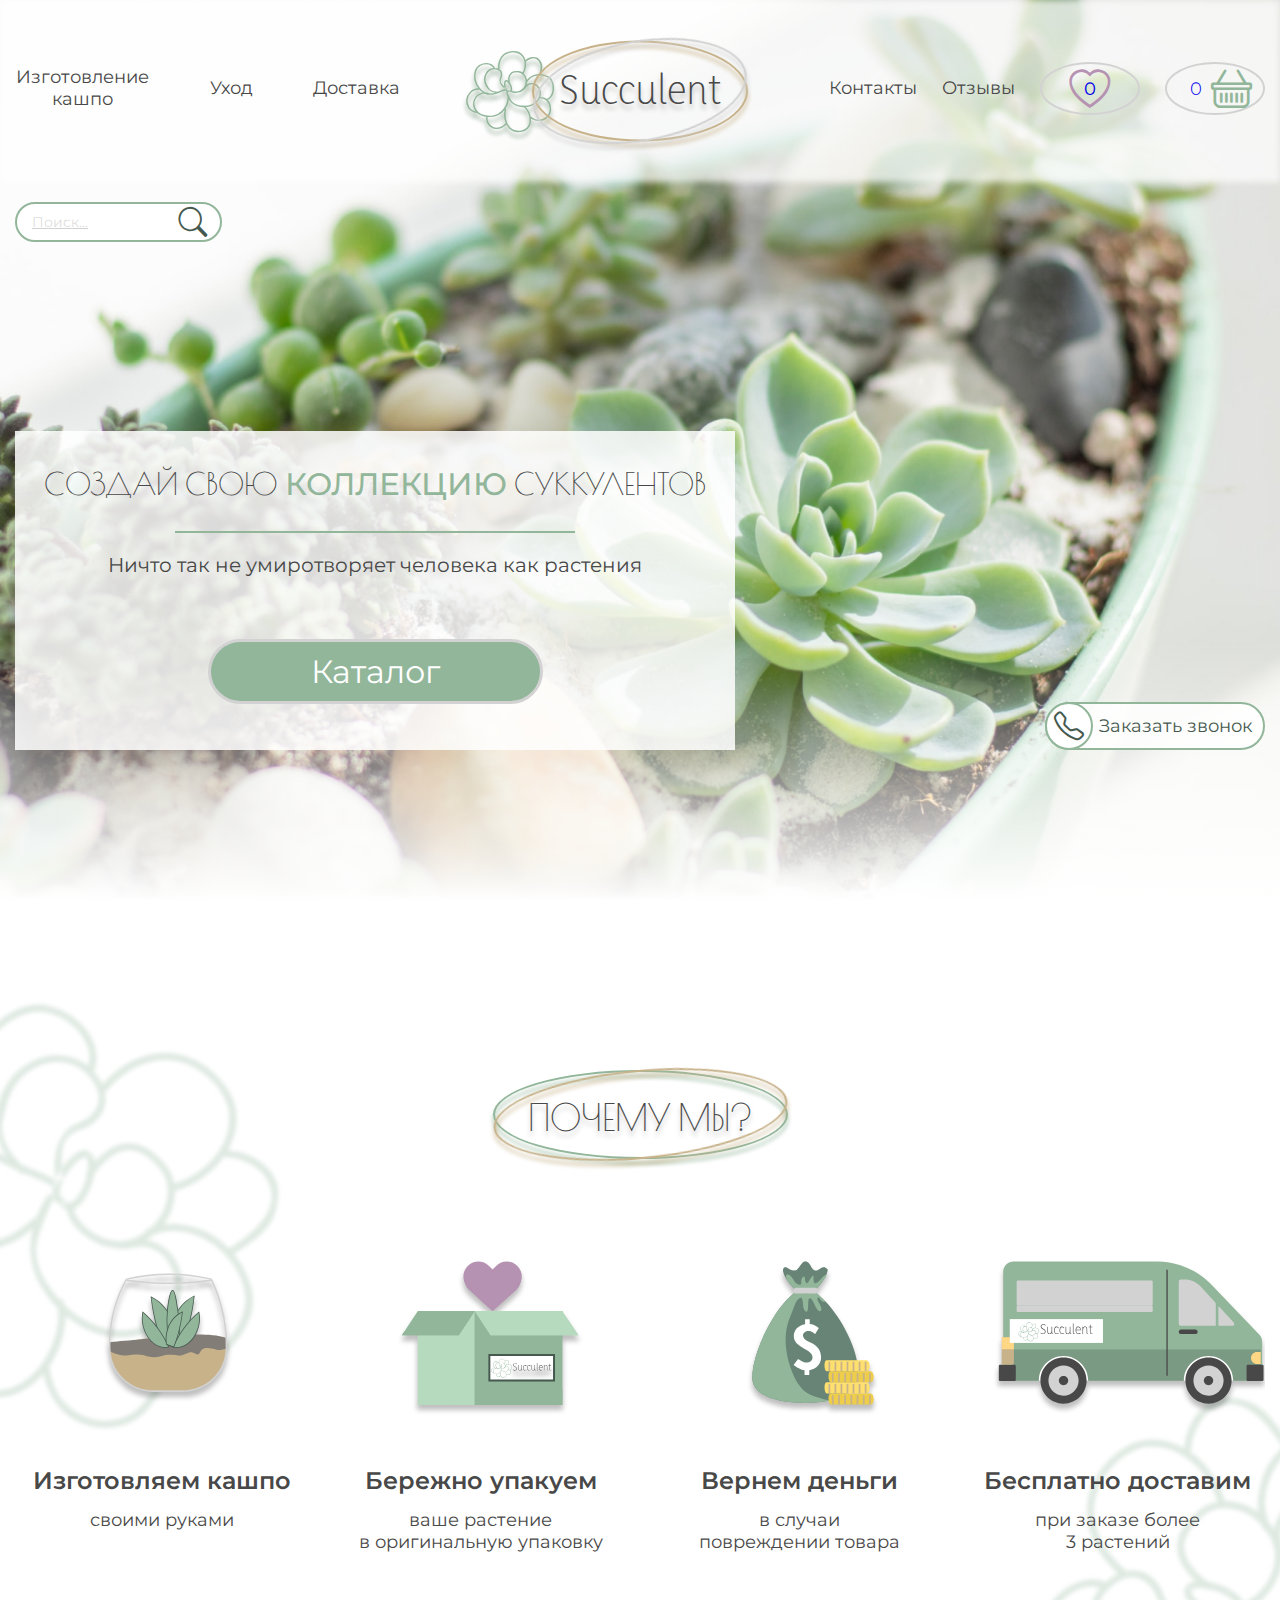
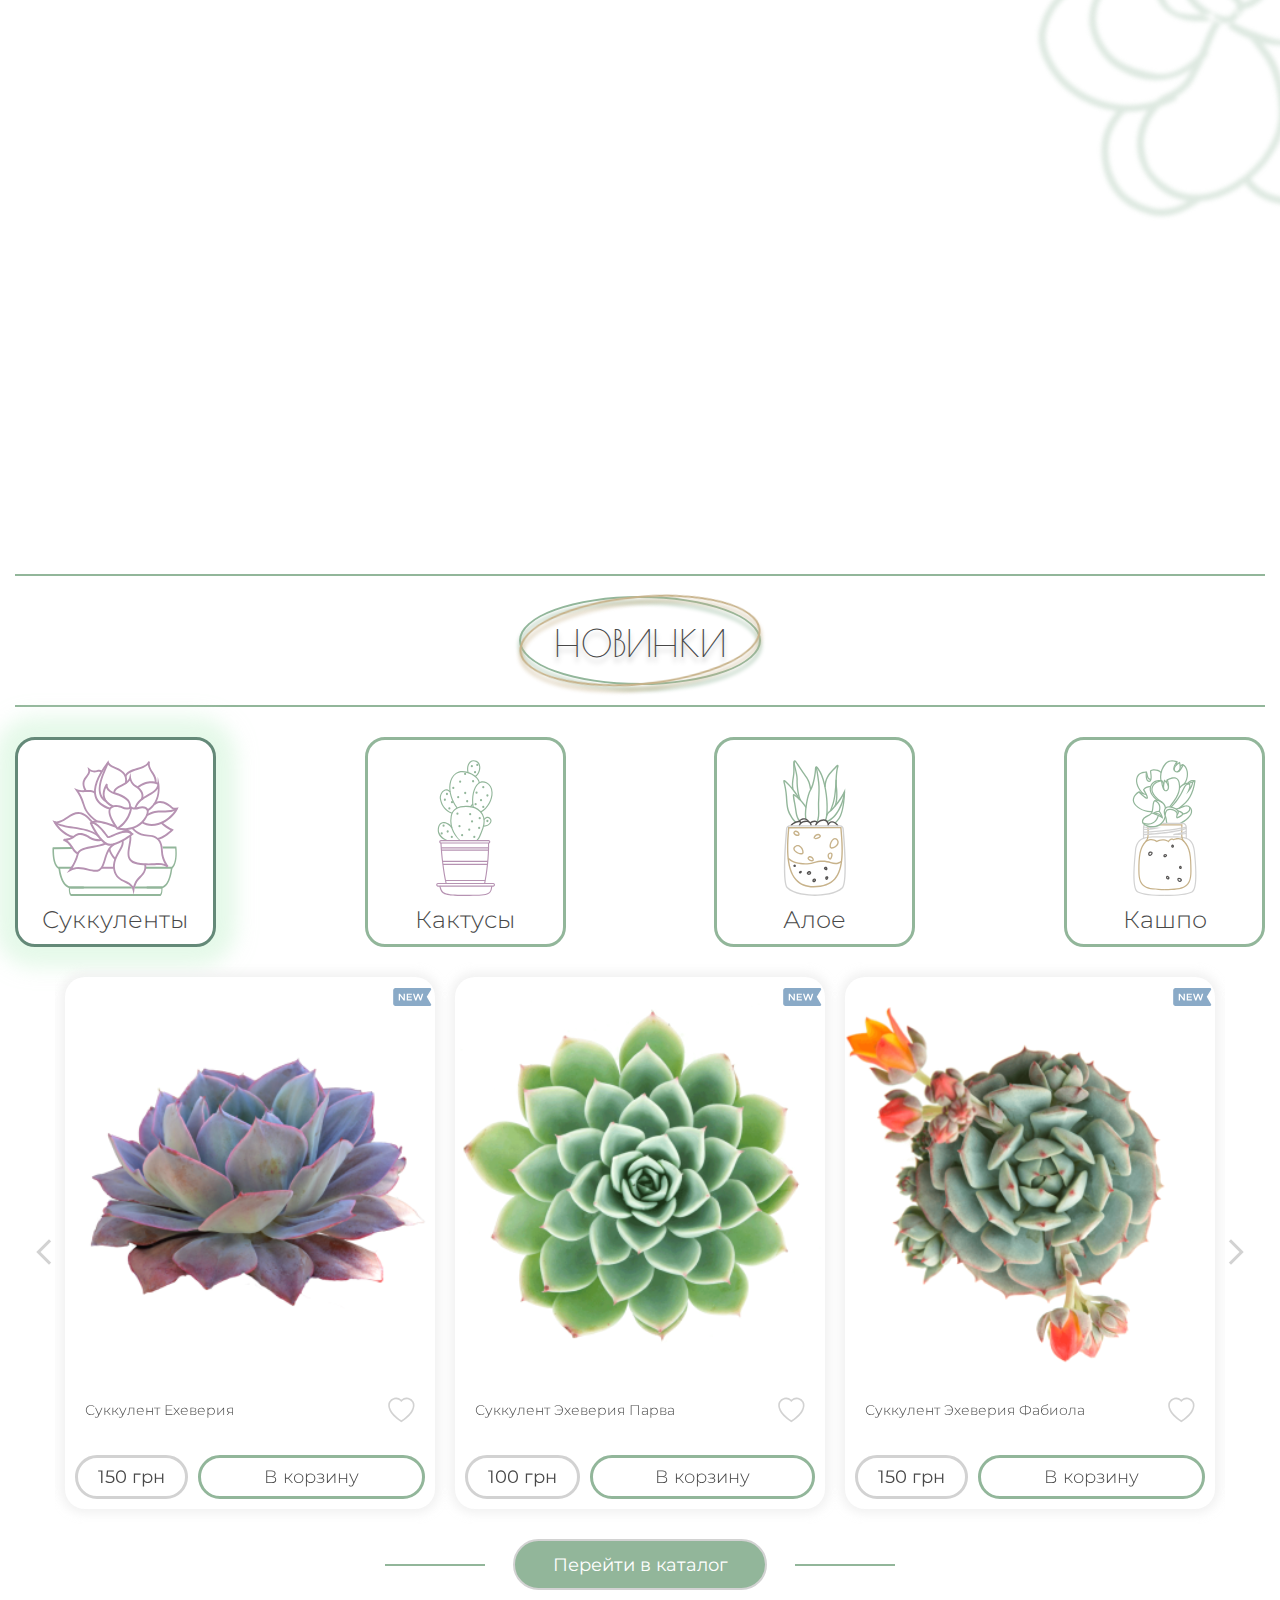
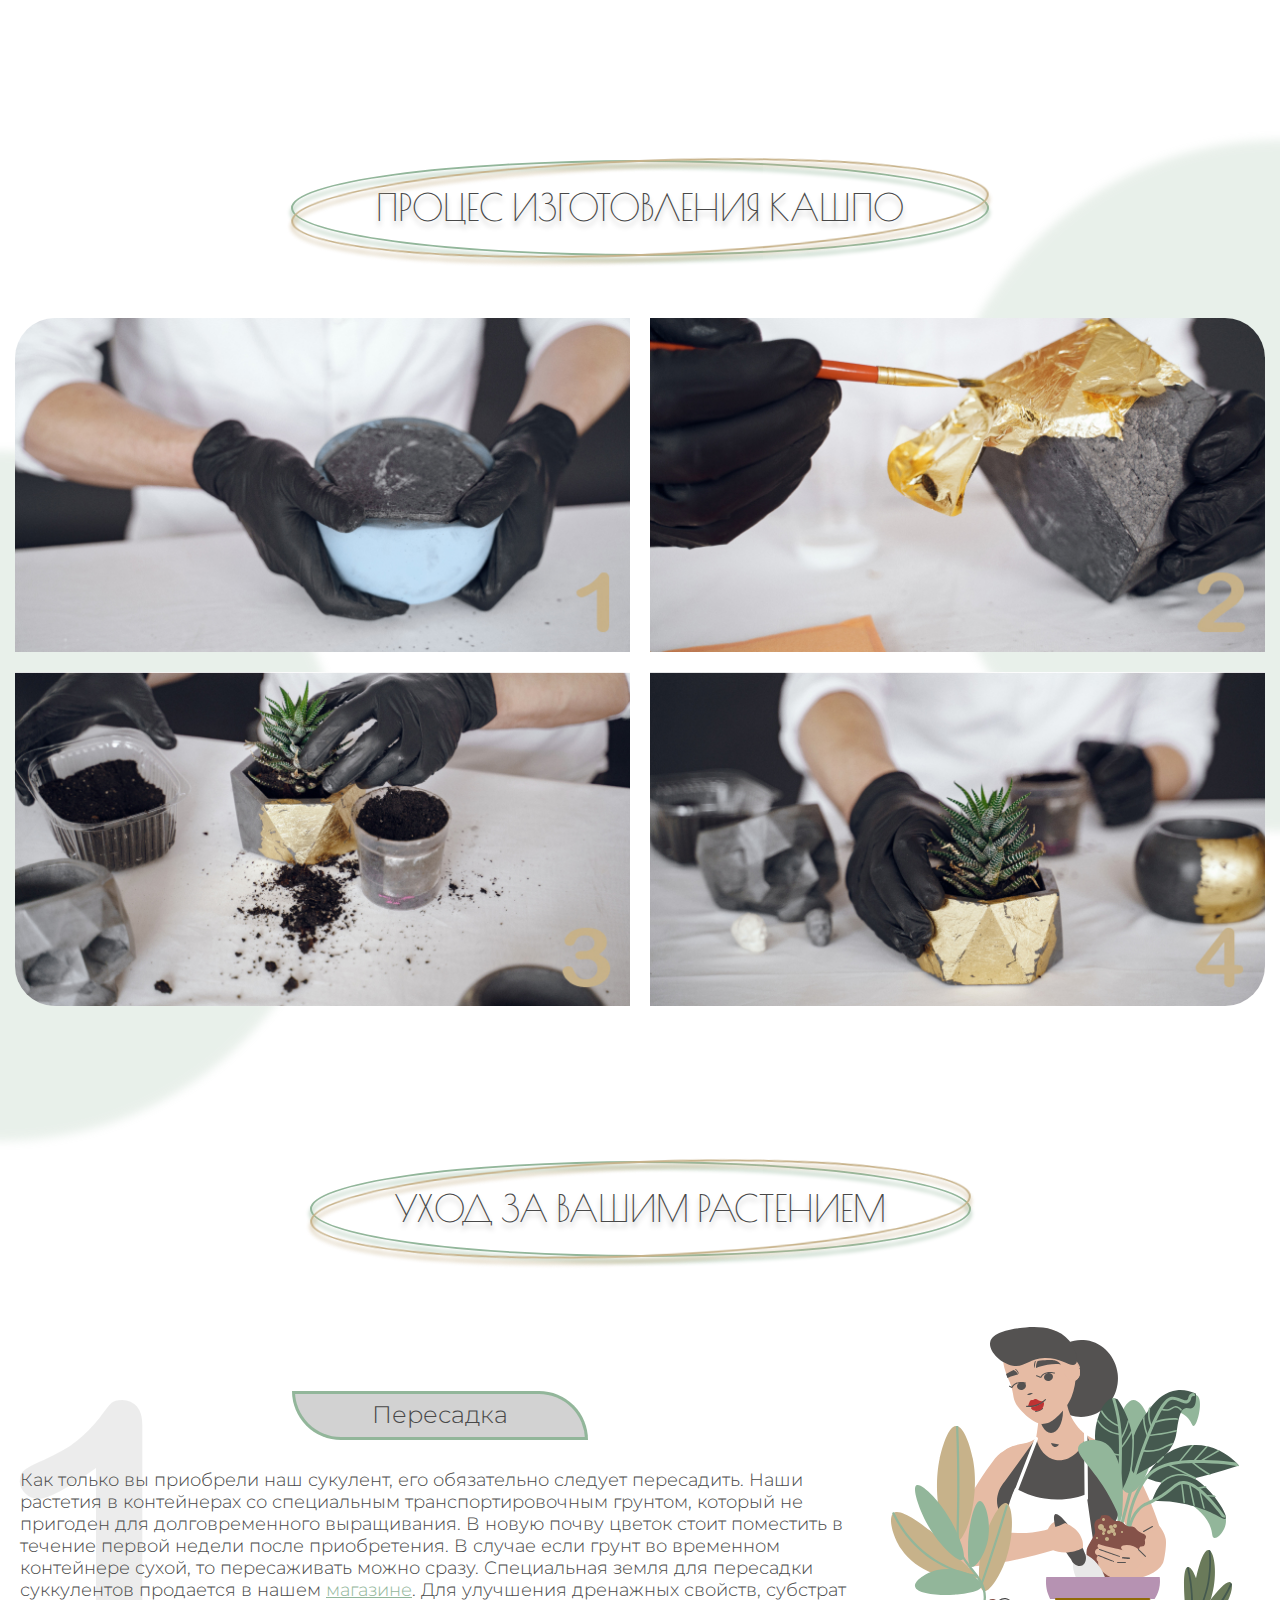
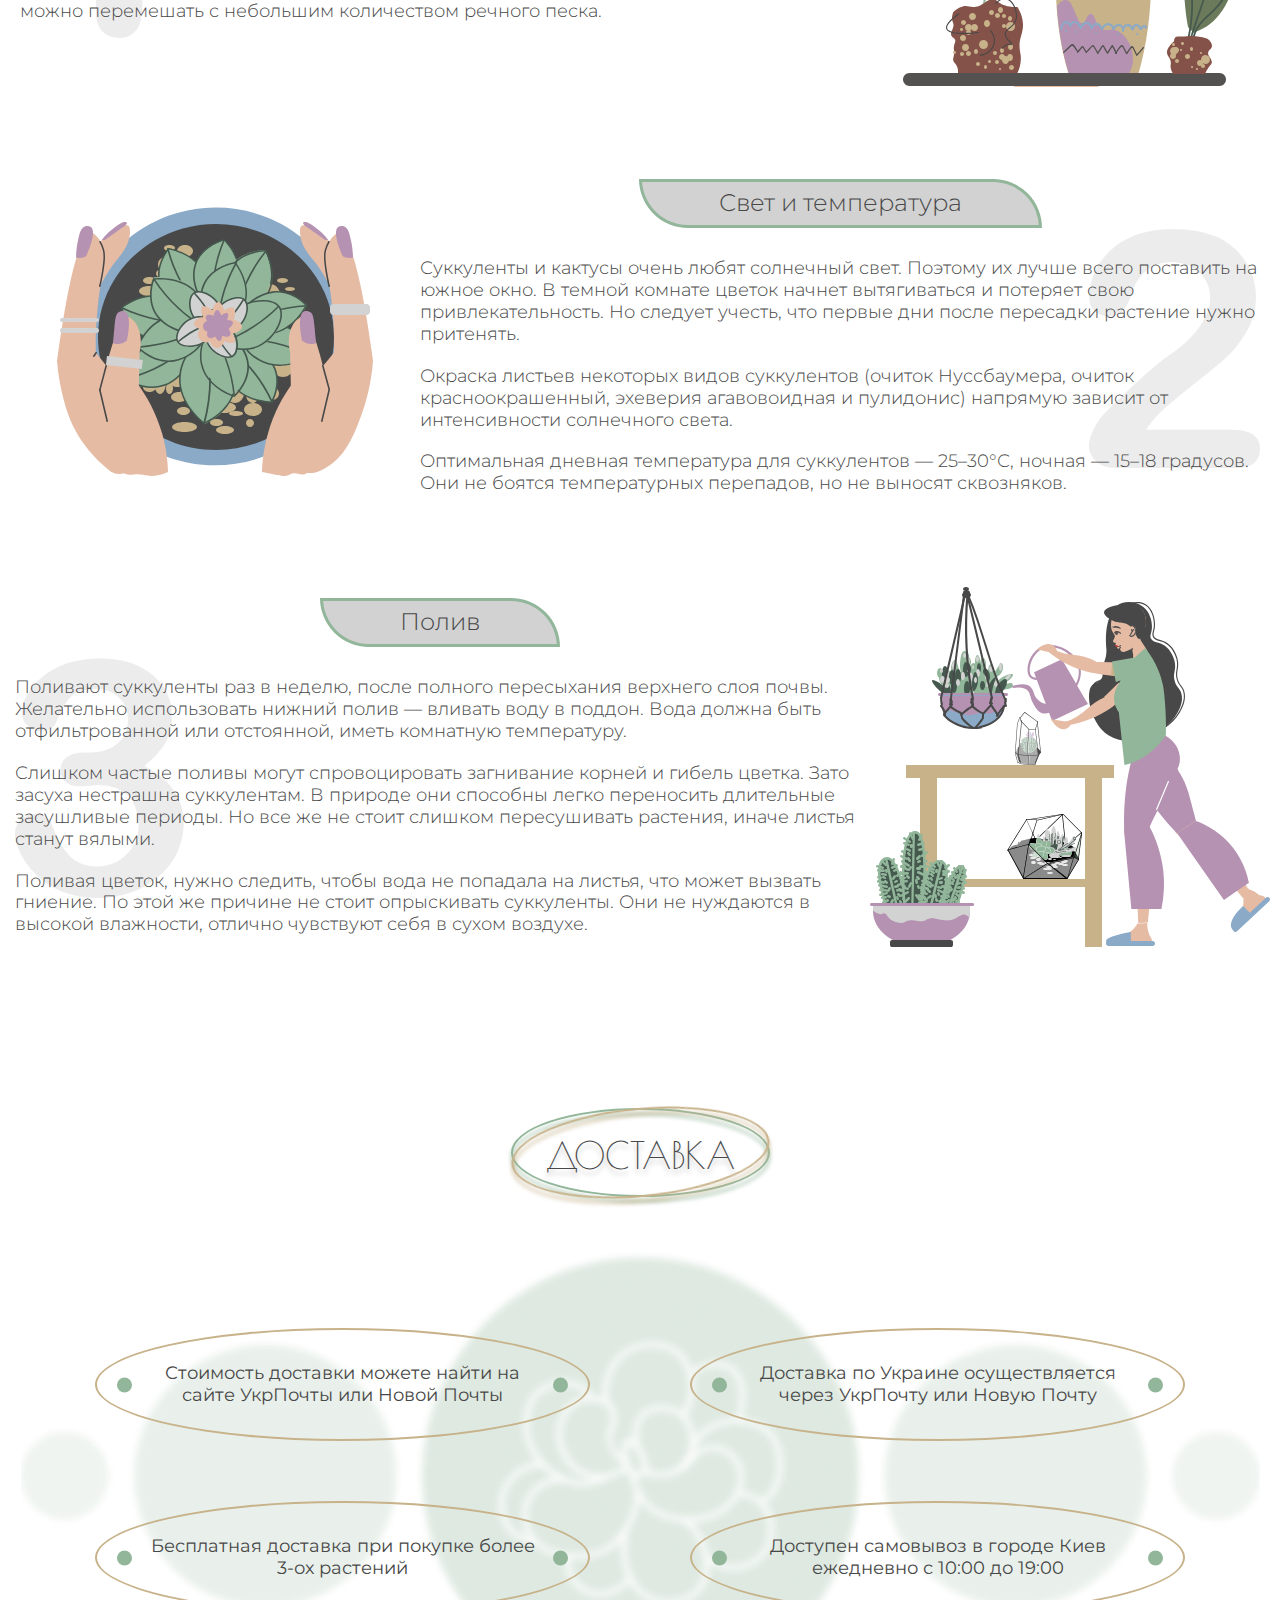
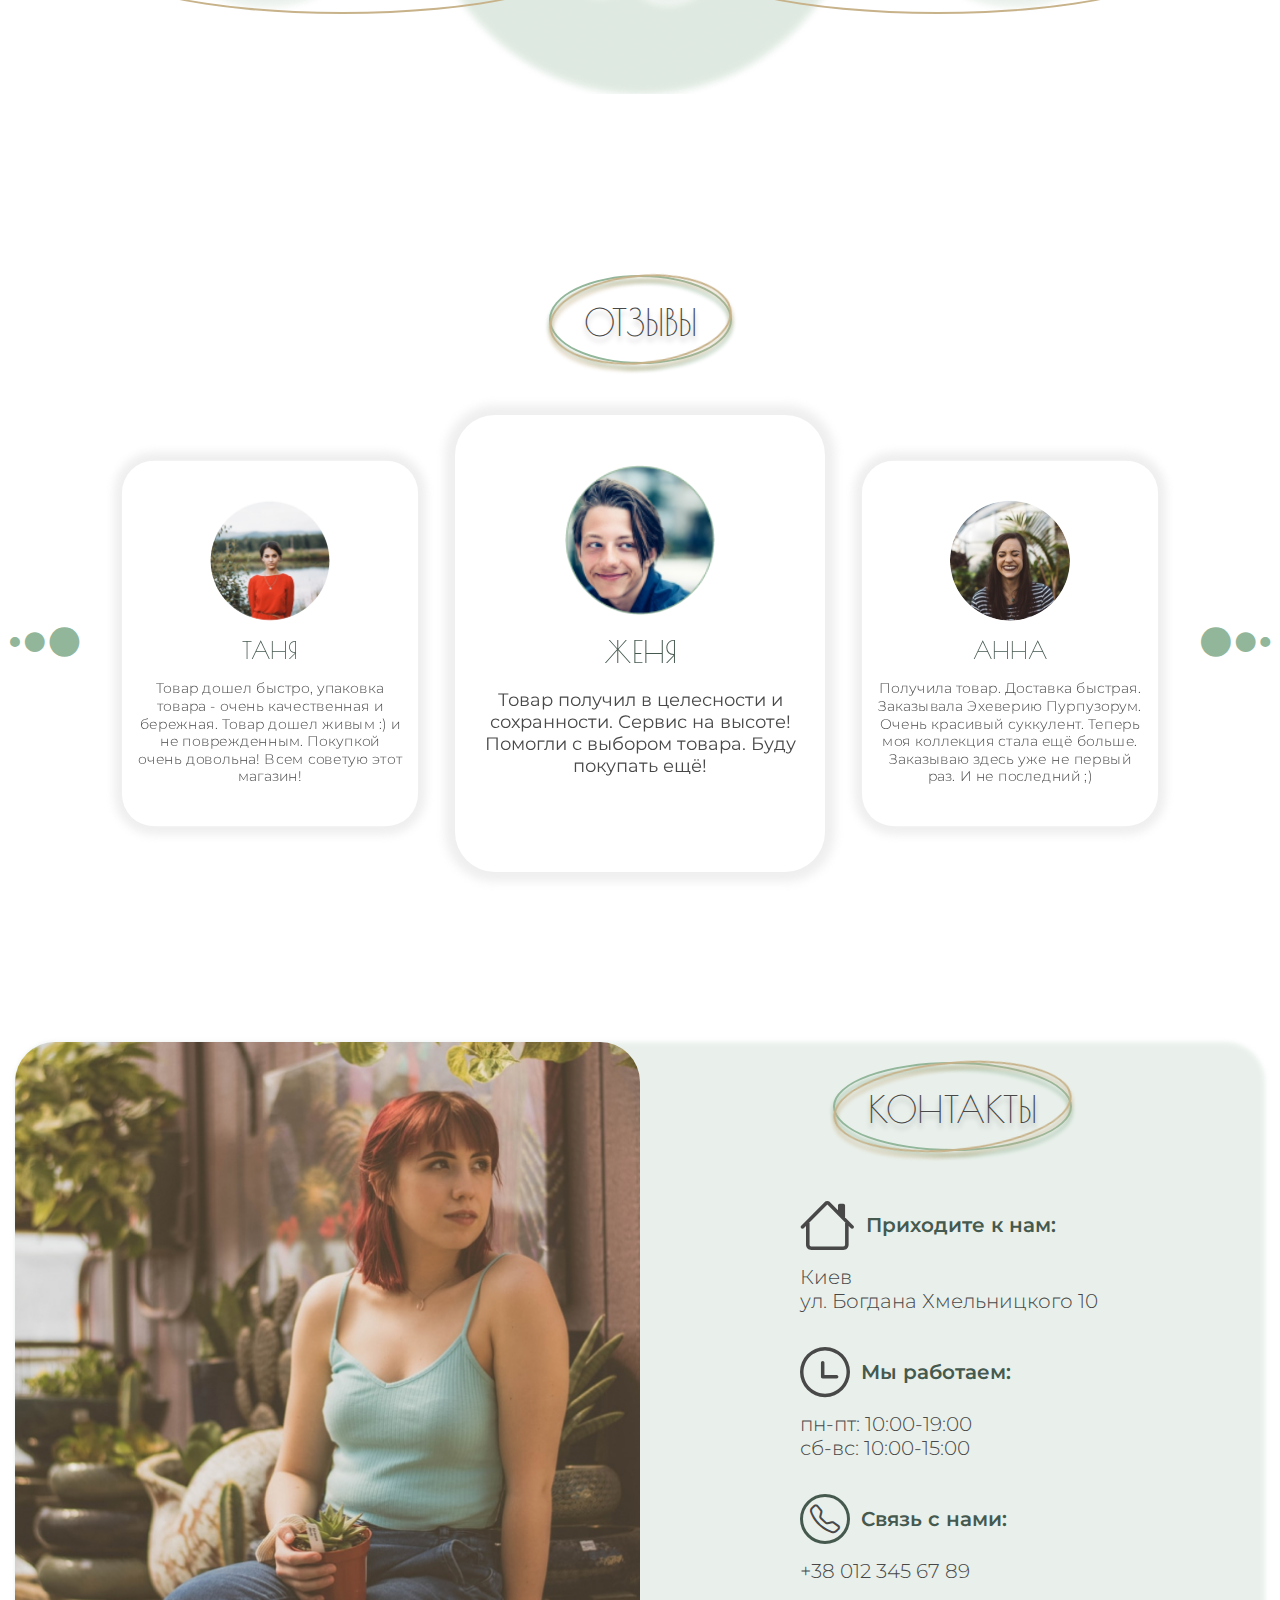
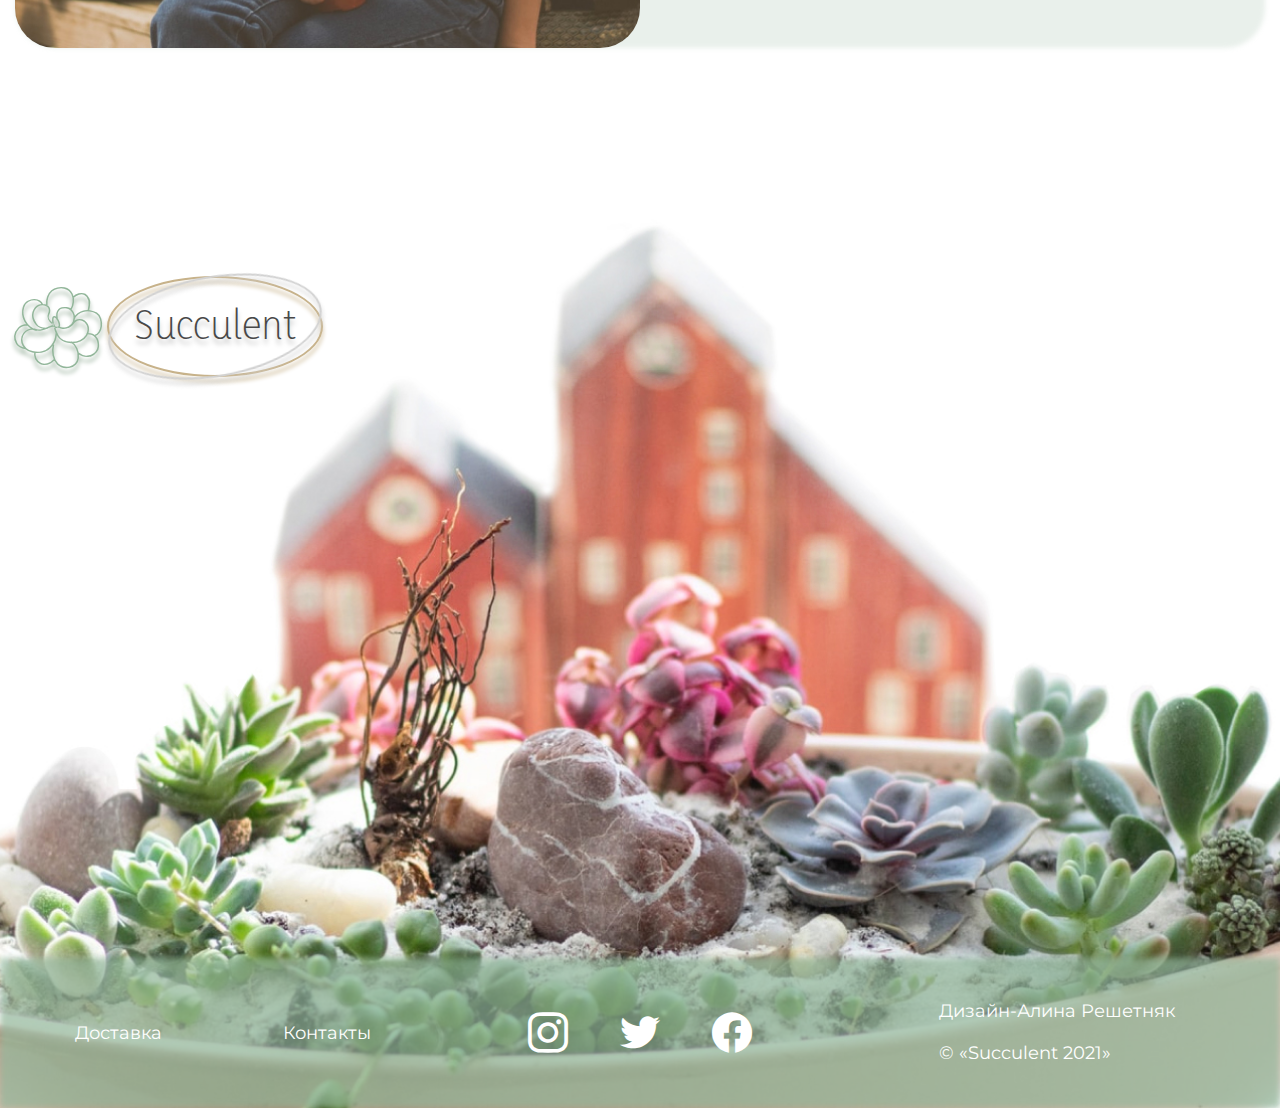
==== index.html @ cb1342d7 "Add files via upload" ====
<!DOCTYPE html>
<html lang="ru">
 <head>
	<title>Главная</title>
	<meta charset="UTF-8">
	<meta name="format-detection" content="telephone=no">
	<link rel="stylesheet" href="css/style.min.css">
	<link rel="shortcut icon" href="favicon.ico">
	<!-- <meta name="robots" content="noindex, nofollow"> -->
	<!-- <meta name="viewport" content="width=device-width, initial-scale=1.0, maximum-scale=1.0, user-scalable=0"> -->
	<meta name="viewport" content="width=device-width, initial-scale=1.0">
</head>

<body>
	<div class="wrapper">
		<header class="header">
	<div class="header__container _container">
		<div class="header__logo-block _lp">
			<a href="index.html" class="header__logo"><span class="header__logo-decor _icon-logo-decor"></span><span class="header__logo-text">Succulent</span></a>
		</div>
		<div class="header__body _lp">
			<div data-da=".menu__list_col1,875,1" class="header__icons"></div>
			<button type="button" class="menu__icon icon-menu">
				<span class="menu__span"></span>
				<span class="menu__span"></span>
				<span class="menu__span"></span>
			</button>
		</div>
		<div class="header__menu menu">
			<nav class="menu__body">
				<ul class="menu__list menu__list_col1">
					<li class="menu__item menu__item_da3"></li>
					<li class="menu__item"><a data-goto=".page__process" href="#" class="menu__link _goto-my">Изготовление кашпо</a></li>
					<li class="menu__item"><a data-goto=".page__caring" href="#" class="menu__link _goto-my">Уход</a></li>
					<li class="menu__item"><a data-goto=".page__delivery" href="#" class="menu__link _goto-my">Доставка</a></li>
					<li class="menu__item menu__item_da1"></li>
					<li class="menu__item menu__item_da2"></li>
				</ul>
				<ul class="menu__list menu__list_col2">
					<li class="menu__item menu__item_col2"><a data-goto=".page__contacts" data-da=".menu__item_da1,1100" href="#" class="menu__link _goto-my">Контакты</a></li>
					<li class="menu__item menu__item_col2"><a data-goto=".page__reviews" data-da=".menu__item_da2,1100" href="#" class="menu__link _goto-my">Отзывы</a></li>
					<li class="menu__item menu__item_col2"><a href="#" data-da=".header__icons,1100" class="menu__favorites _icon-heart"><span>0</span></a></li>
					<li class="menu__item menu__item_col2"><a href="basket.html" data-da=".header__icons,1100" class="menu__card _icon-card"><span>0</span></a></li>
				</ul>
			</nav>
		</div>
	</div>
</header>
		<main class="page">
			<div class="page__mainscreen mainscreen">
				<div class="mainscreen__image _ibg">
					<img src="img/first_screen.jpg" alt="image">
				</div>
				<div class="mainscreen__container _container">
					<div class="mainscreen__main-body">
						<form data-da=".menu__item_da3,1100,0" action="#" method="get" class="mainscreen__form form-search">
							<input type="text" name="form[]" placeholder="Поиск..." class="form-search__input input">
							<button type="submit" class="form-search__btn _icon-search"></button>
						</form>
						<div class="mainscreen__body">
							<div class="mainscreen__title">Создай свою <br> <span>коллекцию</span> суккулентов</div>
							<div class="mainscreen__subtitle">Ничто так не умиротворяет <br> человека как растения</div>
							<a href="#" class="mainscreen__btn button">Каталог</a>
						</div>
					</div>
				</div>
				<div class="mainscreen__container _container-big">
					<form data-da=".mainscreen__main-body,1100,0" action="#" method="get" class="mainscreen__callback callback _active">
						<button id="callBackBtn" type="submit" class="callback__button _icon-phone _active"></button>
						<input autocomplete="off" type="tel" name="form[]" data-value="Заказать звонок" class="callback__input input phone _phone _req">
					</form>
				</div>
			</div>
			<div class="page__benefits benefits">
				<span class="benefits__decor benefits__decor_1 _icon-logo-decor"></span>
				<span class="benefits__decor benefits__decor_2 _icon-logo-decor"></span>
				<div class="benefits__title title">Почему мы?</div>
				<div class="benefits__container _container">
					<div class="benefits__row">
						<div class="benefits__column">
							<div class="benefits__image _ibg">
								<img src="img/benefits/1.svg" alt="icon">
							</div>
							<div class="benefits__info">Изготовляем кашпо</div>
							<div class="benefits__subinfo">своими руками</div>
						</div>
						<div class="benefits__column">
							<div class="benefits__image _ibg">
								<img src="img/benefits/2.svg" alt="icon">
							</div>
							<div class="benefits__info">Бережно упакуем</div>
							<div class="benefits__subinfo">ваше растение <br>
								в оригинальную упаковку</div>
						</div>
						<div class="benefits__column">
							<div class="benefits__image _ibg">
								<img src="img/benefits/3.svg" alt="icon">
							</div>
							<div class="benefits__info">Вернем деньги</div>
							<div class="benefits__subinfo">в случаи <br>
								повреждении товара</div>
						</div>
						<div class="benefits__column">
							<div class="benefits__image _ibg">
								<img src="img/benefits/4.svg" alt="icon">
							</div>
							<div class="benefits__info">Бесплатно доставим</div>
							<div class="benefits__subinfo">при заказе более <br>
								3 растений </div>
						</div>
					</div>
				</div>
			</div>
			<div class="page__parallax parallax">
			</div>
			<div class="page__catalog catalog">
				<div class="catalog__container _container">
					<div class="catalog__title-block">
						<div class="catalog__title title">новинки</div>
					</div>
					<div class="catalog__tabs-body tabs-catalog">
						<div class="tabs-catalog__tabs-block _tabs">

							<nav class="tabs-catalog__nav nav-catalog">
								<div class="nav-catalog__column">
									<div class="nav-catalog__item _tabs-item _active">
										<div class="nav-catalog__image">
											<img src="img/icons/this/catalog/succulent.svg" alt="icon">
										</div>
										<div class="nav-catalog__name">Суккуленты</div>
									</div>
								</div>
								<div class="nav-catalog__column">
									<div class="nav-catalog__item _tabs-item">
										<div class="nav-catalog__image">
											<img src="img/icons/this/catalog/cactus.svg" alt="icon">
										</div>
										<div class="nav-catalog__name">Кактусы</div>
									</div>
								</div>
								<div class="nav-catalog__column">
									<div class="nav-catalog__item _tabs-item">
										<div class="nav-catalog__image">
											<img src="img/icons/this/catalog/aloe.svg" alt="icon">
										</div>
										<div class="nav-catalog__name">Алое</div>
									</div>
								</div>
								<div class="nav-catalog__column">
									<div class="nav-catalog__item _tabs-item">
										<div class="nav-catalog__image">
											<img src="img/icons/this/catalog/cashpo.svg" alt="icon">
										</div>
										<div class="nav-catalog__name">Кашпо</div>
									</div>
								</div>
							</nav>
							<div class="catalog__content">
								<div class="catalog__container-swiper _tabs-block _active">
									<div class="tabs-catalog__row tabs-catalog__row_1 _swiper">
										<div class="tabs-catalog__column swiper-slide">
											<div class="tabs-catalog__card card-catalog">
												<div class="card-catalog__labels">
													<span class="card-catalog__label card-catalog__label_new"></span>
												</div>
												<a href="#" class="card-catalog__image">
													<img src="img/catalog/succulent/img_01.png" alt="Photo">
												</a>
												<div class="card-catalog__info">
													<a href="#" class="card-catalog__name">Суккулент Ехеверия</a>
													<a href="#" class="card-catalog__favorites _icon-heart"></a>
												</div>
												<div class="card-catalog__bottom">
													<div class="card-catalog__price">150 грн</div>
													<a href="#" class="card-catalog__btn">В корзину</a>
												</div>
											</div>
										</div>
										<div class="tabs-catalog__column swiper-slide">
											<div class="tabs-catalog__card card-catalog">
												<div class="card-catalog__labels">
													<span class="card-catalog__label card-catalog__label_new"></span>
												</div>
												<a href="#" class="card-catalog__image">
													<img src="img/catalog/succulent/img_02.png" alt="Photo">
												</a>
												<div class="card-catalog__info">
													<a href="#" class="card-catalog__name">Суккулент Эхеверия Парва</a>
													<a href="#" class="card-catalog__favorites _icon-heart"></a>
												</div>
												<div class="card-catalog__bottom">
													<div class="card-catalog__price">100 грн</div>
													<a href="#" class="card-catalog__btn">В корзину</a>
												</div>
											</div>
										</div>
										<div class="tabs-catalog__column swiper-slide">
											<div class="tabs-catalog__card card-catalog">
												<div class="card-catalog__labels">
													<span class="card-catalog__label card-catalog__label_new"></span>
												</div>
												<a href="#" class="card-catalog__image">
													<img src="img/catalog/succulent/img_03.png" alt="Photo">
												</a>
												<div class="card-catalog__info">
													<a href="#" class="card-catalog__name">Суккулент Эхеверия Фабиола</a>
													<a href="#" class="card-catalog__favorites _icon-heart"></a>
												</div>
												<div class="card-catalog__bottom">
													<div class="card-catalog__price">150 грн</div>
													<a href="#" class="card-catalog__btn">В корзину</a>
												</div>
											</div>
										</div>
										<div class="tabs-catalog__column swiper-slide">
											<div class="tabs-catalog__card card-catalog">
												<div class="card-catalog__labels">
													<span class="card-catalog__label card-catalog__label_new"></span>
													<span class="card-catalog__label card-catalog__label_percent"></span>
												</div>
												<a href="#" class="card-catalog__image">
													<img src="img/catalog/succulent/img_04.png" alt="Photo">
												</a>
												<div class="card-catalog__info">
													<a href="#" class="card-catalog__name">Суккулент Пахифитум Розовый</a>
													<a href="#" class="card-catalog__favorites _icon-heart"></a>
												</div>
												<div class="card-catalog__bottom">
													<div class="card-catalog__old-price">200 грн</div>
													<div class="card-catalog__price">150 грн</div>
													<a href="#" class="card-catalog__btn">В корзину</a>
												</div>
											</div>
										</div>
										<!-- <div class="tabs-catalog__column swiper-slide">
											<div class="tabs-catalog__card card-catalog">
												<span class="card-catalog__percent"></span>
												<a href="#" class="card-catalog__image">
													<img src="img/catalog/succulent/img_05.png" alt="Photo">
												</a>
												<div class="card-catalog__info">
													<a href="#" class="card-catalog__name">Суккулент Ехеверия</a>
													<a href="#" class="card-catalog__favorites _icon-heart"></a>
												</div>
												<div class="card-catalog__bottom">
													<div class="card-catalog__old-price">150 грн</div>
													<div class="card-catalog__price">99 грн</div>
													<a href="#" class="card-catalog__btn">В корзину</a>
												</div>
											</div>
										</div>
										<div class="tabs-catalog__column swiper-slide">
											<div class="tabs-catalog__card card-catalog">
												<a href="#" class="card-catalog__image">
													<img src="img/catalog/succulent/img_06.png" alt="Photo">
												</a>
												<div class="card-catalog__info">
													<a href="#" class="card-catalog__name">Суккулент Ехеверия Пурпузорум</a>
													<a href="#" class="card-catalog__favorites _icon-heart"></a>
												</div>
												<div class="card-catalog__bottom">
													<div class="card-catalog__price">150 грн</div>
													<a href="#" class="card-catalog__btn">В корзину</a>
												</div>
											</div>
										</div>
										<div class="tabs-catalog__column swiper-slide">
											<div class="tabs-catalog__card card-catalog">
												<a href="#" class="card-catalog__image">
													<img src="img/catalog/succulent/img_07.png" alt="Photo">
												</a>
												<div class="card-catalog__info">
													<a href="#" class="card-catalog__name">Суккулент Ехеверия</a>
													<a href="#" class="card-catalog__favorites _icon-heart"></a>
												</div>
												<div class="card-catalog__bottom">
													<div class="card-catalog__price">300 грн</div>
													<a href="#" class="card-catalog__btn">В корзину</a>
												</div>
											</div>
										</div>
										<div class="tabs-catalog__column swiper-slide">
											<div class="tabs-catalog__card card-catalog">
												<span class="card-catalog__percent"></span>
												<a href="#" class="card-catalog__image">
													<img src="img/catalog/succulent/img_08.png" alt="Photo">
												</a>
												<div class="card-catalog__info">
													<a href="#" class="card-catalog__name">Суккулент Ехеверия</a>
													<a href="#" class="card-catalog__favorites _icon-heart"></a>
												</div>
												<div class="card-catalog__bottom">
													<div class="card-catalog__old-price">200 грн</div>
													<div class="card-catalog__price">150 грн</div>
													<a href="#" class="card-catalog__btn">В корзину</a>
												</div>
											</div>
										</div> -->
									</div>
									<div class="tabs-catalog__pagination tabs-catalog__pagination-1 pagination"></div>
									<div
										class="tabs-catalog__arrow-swiper tabs-catalog__arrow-swiper_prev tabs-catalog__arrow-swiper_prev-1">
									</div>
									<div
										class="tabs-catalog__arrow-swiper tabs-catalog__arrow-swiper_next tabs-catalog__arrow-swiper_next-1">
									</div>
								</div>
								<div class="catalog__container-swiper _tabs-block">
									<div class="tabs-catalog__row tabs-catalog__row_2 _swiper">
										<div class="tabs-catalog__column swiper-slide">
											<div class="tabs-catalog__card card-catalog">
												<div class="card-catalog__labels">
													<span class="card-catalog__label card-catalog__label_new"></span>
												</div>
												<a href="#" class="card-catalog__image">
													<img src="img/catalog/cactus/img_01.png" alt="Photo">
												</a>
												<div class="card-catalog__info">
													<a href="#" class="card-catalog__name">Кактус</a>
													<a href="#" class="card-catalog__favorites _icon-heart"></a>
												</div>
												<div class="card-catalog__bottom">
													<div class="card-catalog__price">150 грн</div>
													<a href="#" class="card-catalog__btn">В корзину</a>
												</div>
											</div>
										</div>
										<div class="tabs-catalog__column swiper-slide">
											<div class="tabs-catalog__card card-catalog">
												<div class="card-catalog__labels">
													<span class="card-catalog__label card-catalog__label_new"></span>
													<span class="card-catalog__label card-catalog__label_percent"></span>
												</div>
												<a href="#" class="card-catalog__image">
													<img src="img/catalog/cactus/img_02.png" alt="Photo">
												</a>
												<div class="card-catalog__info">
													<a href="#" class="card-catalog__name">Кактус</a>
													<a href="#" class="card-catalog__favorites _icon-heart"></a>
												</div>
												<div class="card-catalog__bottom">
													<div class="card-catalog__old-price">150 грн</div>
													<div class="card-catalog__price">80 грн</div>
													<a href="#" class="card-catalog__btn">В корзину</a>
												</div>
											</div>
										</div>
										<div class="tabs-catalog__column swiper-slide">
											<div class="tabs-catalog__card card-catalog">
												<div class="card-catalog__labels">
													<span class="card-catalog__label card-catalog__label_new"></span>
												</div>
												<a href="#" class="card-catalog__image">
													<img src="img/catalog/cactus/img_03.png" alt="Photo">
												</a>
												<div class="card-catalog__info">
													<a href="#" class="card-catalog__name">Кактус Микс</a>
													<a href="#" class="card-catalog__favorites _icon-heart"></a>
												</div>
												<div class="card-catalog__bottom">
													<div class="card-catalog__price">150 грн</div>
													<a href="#" class="card-catalog__btn">В корзину</a>
												</div>
											</div>
										</div>
										<div class="tabs-catalog__column swiper-slide">
											<div class="tabs-catalog__card card-catalog">
												<div class="card-catalog__labels">
													<span class="card-catalog__label card-catalog__label_new"></span>
												</div>
												<a href="#" class="card-catalog__image">
													<img src="img/catalog/cactus/img_04.png" alt="Photo">
												</a>
												<div class="card-catalog__info">
													<a href="#" class="card-catalog__name">Кактус Микс</a>
													<a href="#" class="card-catalog__favorites _icon-heart"></a>
												</div>
												<div class="card-catalog__bottom">
													<div class="card-catalog__price">150 грн</div>
													<a href="#" class="card-catalog__btn">В корзину</a>
												</div>
											</div>
										</div>
										<!-- <div class="tabs-catalog__column swiper-slide">
											<div class="tabs-catalog__card card-catalog">
												<span class="card-catalog__percent"></span>
												<a href="#" class="card-catalog__image">
													<img src="img/catalog/cactus/img_05.png" alt="Photo">
												</a>
												<div class="card-catalog__info">
													<a href="#" class="card-catalog__name">Кактус Микс</a>
													<a href="#" class="card-catalog__favorites _icon-heart"></a>
												</div>
												<div class="card-catalog__bottom">
													<div class="card-catalog__old-price">300 грн</div>
													<div class="card-catalog__price">250 грн</div>
													<a href="#" class="card-catalog__btn">В корзину</a>
												</div>
											</div>
										</div>
										<div class="tabs-catalog__column swiper-slide">
											<div class="tabs-catalog__card card-catalog">
												<a href="#" class="card-catalog__image">
													<img src="img/catalog/cactus/img_06.png" alt="Photo">
												</a>
												<div class="card-catalog__info">
													<a href="#" class="card-catalog__name">Кактус</a>
													<a href="#" class="card-catalog__favorites _icon-heart"></a>
												</div>
												<div class="card-catalog__bottom">
													<div class="card-catalog__price">150 грн</div>
													<a href="#" class="card-catalog__btn">В корзину</a>
												</div>
											</div>
										</div>
										<div class="tabs-catalog__column swiper-slide">
											<div class="tabs-catalog__card card-catalog">
												<a href="#" class="card-catalog__image">
													<img src="img/catalog/cactus/img_07.png" alt="Photo">
												</a>
												<div class="card-catalog__info">
													<a href="#" class="card-catalog__name">Кактус</a>
													<a href="#" class="card-catalog__favorites _icon-heart"></a>
												</div>
												<div class="card-catalog__bottom">
													<div class="card-catalog__price">300 грн</div>
													<a href="#" class="card-catalog__btn">В корзину</a>
												</div>
											</div>
										</div>
										<div class="tabs-catalog__column swiper-slide">
											<div class="tabs-catalog__card card-catalog">
												<span class="card-catalog__percent"></span>
												<a href="#" class="card-catalog__image">
													<img src="img/catalog/cactus/img_08.png" alt="Photo">
												</a>
												<div class="card-catalog__info">
													<a href="#" class="card-catalog__name">Кактус</a>
													<a href="#" class="card-catalog__favorites _icon-heart"></a>
												</div>
												<div class="card-catalog__bottom">
													<div class="card-catalog__old-price">250 грн</div>
													<div class="card-catalog__price">200 грн</div>
													<a href="#" class="card-catalog__btn">В корзину</a>
												</div>
											</div>
										</div> -->
									</div>
									<div class="tabs-catalog__pagination tabs-catalog__pagination-2"></div>
									<div
										class="tabs-catalog__arrow-swiper tabs-catalog__arrow-swiper_prev tabs-catalog__arrow-swiper_prev-2">
									</div>
									<div
										class="tabs-catalog__arrow-swiper tabs-catalog__arrow-swiper_next tabs-catalog__arrow-swiper_next-2">
									</div>
								</div>
								<div class="catalog__container-swiper _tabs-block">
									<div class="tabs-catalog__row tabs-catalog__row_3 _swiper">
										<div class="tabs-catalog__column swiper-slide">
											<div class="tabs-catalog__card card-catalog">
												<div class="card-catalog__labels">
													<span class="card-catalog__label card-catalog__label_new"></span>
												</div>
												<a href="#" class="card-catalog__image">
													<img src="img/catalog/aloe/img_01.png" alt="Photo">
												</a>
												<div class="card-catalog__info">
													<a href="#" class="card-catalog__name">Алое</a>
													<a href="#" class="card-catalog__favorites _icon-heart"></a>
												</div>
												<div class="card-catalog__bottom">
													<div class="card-catalog__price">150 грн</div>
													<a href="#" class="card-catalog__btn">В корзину</a>
												</div>
											</div>
										</div>
										<div class="tabs-catalog__column swiper-slide">
											<div class="tabs-catalog__card card-catalog">
												<div class="card-catalog__labels">
													<span class="card-catalog__label card-catalog__label_new"></span>
													<span class="card-catalog__label card-catalog__label_percent"></span>
												</div>
												<a href="#" class="card-catalog__image">
													<img src="img/catalog/aloe/img_02.png" alt="Photo">
												</a>
												<div class="card-catalog__info">
													<a href="#" class="card-catalog__name">Алое Вера</a>
													<a href="#" class="card-catalog__favorites _icon-heart"></a>
												</div>
												<div class="card-catalog__bottom">
													<div class="card-catalog__old-price">150 грн</div>
													<div class="card-catalog__price">80 грн</div>
													<a href="#" class="card-catalog__btn">В корзину</a>
												</div>
											</div>
										</div>
										<div class="tabs-catalog__column swiper-slide">
											<div class="tabs-catalog__card card-catalog">
												<div class="card-catalog__labels">
													<span class="card-catalog__label card-catalog__label_new"></span>
												</div>
												<a href="#" class="card-catalog__image">
													<img src="img/catalog/aloe/img_03.png" alt="Photo">
												</a>
												<div class="card-catalog__info">
													<a href="#" class="card-catalog__name">Алое</a>
													<a href="#" class="card-catalog__favorites _icon-heart"></a>
												</div>
												<div class="card-catalog__bottom">
													<div class="card-catalog__price">150 грн</div>
													<a href="#" class="card-catalog__btn">В корзину</a>
												</div>
											</div>
										</div>
										<div class="tabs-catalog__column swiper-slide">
											<div class="tabs-catalog__card card-catalog">
												<div class="card-catalog__labels">
													<span class="card-catalog__label card-catalog__label_new"></span>
												</div>
												<a href="#" class="card-catalog__image">
													<img src="img/catalog/aloe/img_04.png" alt="Photo">
												</a>
												<div class="card-catalog__info">
													<a href="#" class="card-catalog__name">Алое</a>
													<a href="#" class="card-catalog__favorites _icon-heart"></a>
												</div>
												<div class="card-catalog__bottom">
													<div class="card-catalog__price">150 грн</div>
													<a href="#" class="card-catalog__btn">В корзину</a>
												</div>
											</div>
										</div>
									</div>
									<div class="tabs-catalog__pagination tabs-catalog__pagination-3"></div>
									<div
										class="tabs-catalog__arrow-swiper tabs-catalog__arrow-swiper_prev tabs-catalog__arrow-swiper_prev-3">
									</div>
									<div
										class="tabs-catalog__arrow-swiper tabs-catalog__arrow-swiper_next tabs-catalog__arrow-swiper_next-3">
									</div>
								</div>
								<div class="catalog__container-swiper _tabs-block">
									<div class="tabs-catalog__row tabs-catalog__row_4 _swiper">
										<div class="tabs-catalog__column swiper-slide">
											<div class="tabs-catalog__card card-catalog">
												<div class="card-catalog__labels">
													<span class="card-catalog__label card-catalog__label_new"></span>
													<span class="card-catalog__label card-catalog__label_percent"></span>
												</div>
												<a href="#" class="card-catalog__image">
													<img src="img/catalog/pots/img_01.png" alt="Photo">
												</a>
												<div class="card-catalog__info">
													<a href="#" class="card-catalog__name">Кашпо Битон</a>
													<a href="#" class="card-catalog__favorites _icon-heart"></a>
												</div>
												<div class="card-catalog__bottom">
													<div class="card-catalog__old-price">200 грн</div>
													<div class="card-catalog__price">150 грн</div>
													<a href="#" class="card-catalog__btn">В корзину</a>
												</div>
											</div>
										</div>
										<div class="tabs-catalog__column swiper-slide">
											<div class="tabs-catalog__card card-catalog">
												<div class="card-catalog__labels">
													<span class="card-catalog__label card-catalog__label_new"></span>
												</div>
												<a href="#" class="card-catalog__image">
													<img src="img/catalog/pots/img_02.png" alt="Photo">
												</a>
												<div class="card-catalog__info">
													<a href="#" class="card-catalog__name">Кашпо Битон (черный, белий)</a>
													<a href="#" class="card-catalog__favorites _icon-heart"></a>
												</div>
												<div class="card-catalog__bottom">
													<div class="card-catalog__price">180 грн</div>
													<a href="#" class="card-catalog__btn">В корзину</a>
												</div>
											</div>
										</div>
										<div class="tabs-catalog__column swiper-slide">
											<div class="tabs-catalog__card card-catalog">
												<div class="card-catalog__labels">
													<span class="card-catalog__label card-catalog__label_new"></span>
													<span class="card-catalog__label card-catalog__label_percent"></span>
												</div>
												<a href="#" class="card-catalog__image">
													<img src="img/catalog/pots/img_03.png" alt="Photo">
												</a>
												<div class="card-catalog__info">
													<a href="#" class="card-catalog__name">Кашпо Метал (золото) </a>
													<a href="#" class="card-catalog__favorites _icon-heart"></a>
												</div>
												<div class="card-catalog__bottom">
													<div class="card-catalog__old-price">250 грн</div>
													<div class="card-catalog__price">180 грн</div>
													<a href="#" class="card-catalog__btn">В корзину</a>
												</div>
											</div>
										</div>
										<div class="tabs-catalog__column swiper-slide">
											<div class="tabs-catalog__card card-catalog">
												<div class="card-catalog__labels">
													<span class="card-catalog__label card-catalog__label_new"></span>
												</div>
												<a href="#" class="card-catalog__image">
													<img src="img/catalog/pots/img_04.png" alt="Photo">
												</a>
												<div class="card-catalog__info">
													<a href="#" class="card-catalog__name">Кашпо Битон композиция</a>
													<a href="#" class="card-catalog__favorites _icon-heart"></a>
												</div>
												<div class="card-catalog__bottom">
													<div class="card-catalog__price">500 грн</div>
													<a href="#" class="card-catalog__btn">В корзину</a>
												</div>
											</div>
										</div>
										<!-- <div class="tabs-catalog__column swiper-slide">
											<div class="tabs-catalog__card card-catalog">
												<span class="card-catalog__percent"></span>
												<a href="#" class="card-catalog__image">
													<img src="img/catalog/pots/img_05.png" alt="Photo">
												</a>
												<div class="card-catalog__info">
													<a href="#" class="card-catalog__name">Кашпо Битон (дерево)</a>
													<a href="#" class="card-catalog__favorites _icon-heart"></a>
												</div>
												<div class="card-catalog__bottom">
													<div class="card-catalog__old-price">300 грн</div>
													<div class="card-catalog__price">250 грн</div>
													<a href="#" class="card-catalog__btn">В корзину</a>
												</div>
											</div>
										</div>
										<div class="tabs-catalog__column swiper-slide">
											<div class="tabs-catalog__card card-catalog">
												<a href="#" class="card-catalog__image">
													<img src="img/catalog/pots/img_06.png" alt="Photo">
												</a>
												<div class="card-catalog__info">
													<a href="#" class="card-catalog__name">Кашпо Скло</a>
													<a href="#" class="card-catalog__favorites _icon-heart"></a>
												</div>
												<div class="card-catalog__bottom">
													<div class="card-catalog__price">180 грн</div>
													<a href="#" class="card-catalog__btn">В корзину</a>
												</div>
											</div>
										</div>
										<div class="tabs-catalog__column swiper-slide">
											<div class="tabs-catalog__card card-catalog">
												<span class="card-catalog__percent"></span>
												<a href="#" class="card-catalog__image">
													<img src="img/catalog/pots/img_07.png" alt="Photo">
												</a>
												<div class="card-catalog__info">
													<a href="#" class="card-catalog__name">Кашпо Скло (подвесные)</a>
													<a href="#" class="card-catalog__favorites _icon-heart"></a>
												</div>
												<div class="card-catalog__bottom">
													<div class="card-catalog__old-price">250 грн</div>
													<div class="card-catalog__price">180 грн</div>
													<a href="#" class="card-catalog__btn">В корзину</a>
												</div>
											</div>
										</div>
										<div class="tabs-catalog__column swiper-slide">
											<div class="tabs-catalog__card card-catalog">
												<span class="card-catalog__percent"></span>
												<a href="#" class="card-catalog__image">
													<img src="img/catalog/pots/img_08.png" alt="Photo">
												</a>
												<div class="card-catalog__info">
													<a href="#" class="card-catalog__name">Кашпо Скло Микс</a>
													<a href="#" class="card-catalog__favorites _icon-heart"></a>
												</div>
												<div class="card-catalog__bottom">
													<div class="card-catalog__old-price">250 грн</div>
													<div class="card-catalog__price">180 грн</div>
													<a href="#" class="card-catalog__btn">В корзину</a>
												</div>
											</div>
										</div> -->
									</div>
									<div class="tabs-catalog__pagination tabs-catalog__pagination-4"></div>
									<div
										class="tabs-catalog__arrow-swiper tabs-catalog__arrow-swiper_prev tabs-catalog__arrow-swiper_prev-4">
									</div>
									<div
										class="tabs-catalog__arrow-swiper tabs-catalog__arrow-swiper_next tabs-catalog__arrow-swiper_next-4">
									</div>
								</div>
							</div>
							<div class="catalog__bottom-block">
								<a href="#" class="catalog__link-catalog button">Перейти в каталог</a>
							</div>
						</div>
					</div>
				</div>
			</div>
			<div class="page__process process">
				<div class="process__container _container">
					<div class="process__title-block">
						<div class="process__title title">Процес изготовления кашпо</div>
					</div>
					<div class="process__row">
						<div class="process__column">
							<div class="process__image process__image_1 _ibg">
								<img src="img/process/1.jpg" alt="photo">
							</div>
						</div>
						<div class="process__column">
							<div class="process__image process__image_2 _ibg">
								<img src="img/process/2.jpg" alt="photo">
							</div>
						</div>
						<div class="process__column">
							<div class="process__image process__image_3 _ibg">
								<img src="img/process/3.jpg" alt="photo">
							</div>
						</div>
						<div class="process__column">
							<div class="process__image process__image_4 _ibg">
								<img src="img/process/4.jpg" alt="photo">
							</div>
						</div>
					</div>
				</div>
			</div>
			<div class="page__caring caring">
				<div class="caring__container _container">
					<div class="caring__title-block">
						<div class="caring__title title">Уход за вашим растением</div>
					</div>
					<div data-spollers="479.98,max" class="caring__row">
						<div class="caring__column">
							<div class="caring__info caring__info_1">
								<button data-spoller type="button"
									class="caring__name caring__name_1 _icon-aroow-right _active"><span>Пересадка</span></button>
								<div class="caring__text caring__text_1">
									<div class="caring__text-body caring__text-body_1">
										<p>Как только вы приобрели наш сукулент, его обязательно следует
											пересадить. Наши растетия в контейнерах со специальным транспортировочным грунтом,
											который не
											пригоден для долговременного выращивания. В новую почву цветок стоит поместить в
											течение
											первой недели после приобретения. В случае если грунт во временном контейнере сухой, то
											пересаживать можно сразу. Специальная земля для пересадки суккулентов продается в нашем
											<a href="catalog.html" class="caring__link">магазине</a>. Для улучшения дренажных свойств,
											субстрат
											можно перемешать с небольшим количеством
											речного песка.
										</p>
									</div>
								</div>
								<span data-da=".caring__text-body_1,767.98,1"
									class="caring__number caring__number_1 _icon-one"></span>
							</div>
							<div data-da=".caring__text_1,767.98,0" class="caring__image _ibg">
								<img src="img/caring/1.svg" alt="image">
							</div>
						</div>
						<div class="caring__column caring__column_rev">
							<div class="caring__info caring__info_2">
								<button data-spoller type="button"
									class="caring__name caring__name_2 _icon-aroow-right"><span>Свет и
										температура</span></button>
								<div class="caring__text caring__text_2">
									<div class="caring__text-body caring__text-body_2">
										<p>
											Суккуленты и кактусы очень любят солнечный свет. Поэтому их лучше
											всего поставить на южное окно. В темной комнате цветок начнет вытягиваться и потеряет
											свою
											привлекательность. Но следует учесть, что первые дни после пересадки растение нужно
											притенять.
										</p>
										<p>
											Окраска листьев некоторых видов суккулентов (очиток Нуссбаумера, очиток
											красноокрашенный,
											эхеверия агавовоидная и пулидонис) напрямую зависит от интенсивности солнечного света.
										</p>
										<p>
											Оптимальная дневная температура для суккулентов — 25–30°С, ночная — 15–18 градусов. Они
											не
											боятся температурных перепадов, но не выносят сквозняков.
										</p>
									</div>
								</div>
								<span data-da=".caring__text-body_2,767.98,1"
									class="caring__number caring__number_2 _icon-two"></span>
							</div>
							<div data-da=".caring__text_2,767.98,0" class="caring__image _ibg">
								<img src="img/caring/2.svg" alt="image">
							</div>
						</div>
						<div class="caring__column">
							<div class="caring__info caring__info_3">
								<button data-spoller type="button"
									class="caring__name caring__name_3 _icon-aroow-right"><span>Полив</span></button>
								<div class="caring__text caring__text_3">
									<div class="caring__text-body caring__text-body_3">
										<p>
											Поливают суккуленты раз в неделю, после полного пересыхания верхнего слоя почвы.
											Желательно использовать нижний полив — вливать воду в поддон. Вода должна быть
											отфильтрованной или отстоянной, иметь комнатную температуру.
										</p>
										<p>
											Слишком частые поливы могут спровоцировать загнивание корней и гибель цветка. Зато
											засуха
											нестрашна суккулентам. В природе они способны легко переносить длительные засушливые
											периоды. Но все же не стоит слишком пересушивать растения, иначе листья станут вялыми.
										</p>
										<p>
											Поливая цветок, нужно следить, чтобы вода не попадала на листья, что может вызвать
											гниение. По этой же причине не стоит опрыскивать суккуленты. Они не нуждаются в высокой
											влажности, отлично чувствуют себя в сухом воздухе.</p>
									</div>
								</div>
								<span data-da=".caring__text-body_3,767.98,1"
									class="caring__number caring__number_3 _icon-three"></span>
							</div>
							<div data-da=".caring__text_3,767.98,0" class="caring__image _ibg">
								<img src="img/caring/3.svg" alt="image">
							</div>
						</div>
					</div>
				</div>
			</div>
			<div class="page__delivery delivery">
				<div class="delivery__container _container">
					<div class="delivery__title-block">
						<div class="delivery__title title">Доставка</div>
					</div>
				</div>
				<div class="delivery__background">
					<div class="delivery__content _container">
						<div class="delivery__row">
							<div class="delivery__column">
								<div class="delivery__text">
									<span>Стоимость доставки можете найти на сайте УкрПочты или Новой Почты</span>
								</div>
							</div>
							<div class="delivery__column">
								<div class="delivery__text">
									<span>Доставка по Украине осуществляется <br>
										через УкрПочту или Новую Почту</span>
								</div>
							</div>
							<div class="delivery__column">
								<div class="delivery__text">
									<span>Бесплатная доставка при покупке более 3-ох растений</span>
								</div>
							</div>
							<div class="delivery__column">
								<div class="delivery__text">
									<span>Доступен самовывоз в городе Киев ежедневно <br class="delivery__br-992"> с 10:00 до
										19:00</span>
								</div>
							</div>
						</div>
					</div>
				</div>
			</div>
			<div class="page__reviews reviews">
				<div class="reviews__container _container">
					<div class="reviews__title-block">
						<div class="reviews__title title">Отзывы</div>
					</div>
				</div>
				<div class="reviews__container-slider _container">
					<div class="slider-reviews__nav slider-reviews__nav_prev _icon-arrow-decor-left"></div>
					<div class="slider-reviews__nav slider-reviews__nav_next _icon-arrow-decor-right"></div>
					<div class="reviews__slider slider-reviews _swiper">
						<div class="slider-reviews__slide swiper-slide">
							<div class="slider-reviews__body">
								<div class="slider-reviews__avatar">
									<img src="img/reviews/avatar_01.jpg" alt="Avatar">
								</div>
								<div class="slider-reviews__name">Женя</div>
								<div class="slider-reviews__text">Товар получил в целесности и сохранности. Сервис на высоте! Помогли с выбором товара. Буду покупать ещё!</div>
							</div>
						</div>
						<div class="slider-reviews__slide swiper-slide">
							<div class="slider-reviews__body">
								<div class="slider-reviews__avatar">
									<img src="img/reviews/avatar_02.jpg" alt="Avatar">
								</div>
								<div class="slider-reviews__name">Анна</div>
								<div class="slider-reviews__text">Получила товар. Доставка быстрая. Заказывала Эхеверию Пурпузорум. Очень красивый суккулент. Теперь моя коллекция стала ещё больше. Заказываю здесь уже не первый раз. И не последний ;)</div>
							</div>
						</div>
						<div class="slider-reviews__slide swiper-slide">
							<div class="slider-reviews__body">
								<div class="slider-reviews__avatar">
									<img src="img/reviews/avatar_03.jpg" alt="Avatar">
								</div>
								<div class="slider-reviews__name">Таня</div>
								<div class="slider-reviews__text">Товар дошел быстро, упаковка товара - очень качественная и бережная. Товар дошел живым :) и не поврежденным. Покупкой очень довольна! Всем советую этот магазин!</div>
							</div>
						</div>
					</div>
					<div class="reviews__pagination pagination"></div>
				</div>
			</div>
			<div class="page__contacts contacts">
				<div class="contacts__container _container">
					<div class="contacts__row">
						<div class="contacts__column contacts__column_left">
							<div data-da=".contacts__column_right,767.98,1" class="contacts__image">
								<img src="img/contacts/main-img.jpg" alt="image">
							</div>
						</div>
						<div class="contacts__column contacts__column_right">
							<div class="contacts__title-block">
								<div class="contacts__title title">Контакты</div>
							</div>
							<div class="contacts__row-text">
								<p class="_icon-contacts-house"><span>Приходите к нам:</span></p>
								<p><a href="#">Киев <br> ул. Богдана Хмельницкого 10</a></p>
							</div>
							<div class="contacts__row-text">
								<p class="_icon-contacts-clock"><span>Мы работаем:</span></p>
								<p>пн-пт: 10:00-19:00</p>
								<p>сб-вс: 10:00-15:00</p>
							</div>
							<div class="contacts__row-text">
								<p class="contacts__phone-icon _icon-phone"><span>Связь с нами:</span></p>
								<p><a href="tel:380123456789">+38 012 345 67 89</a></p>
							</div>
						</div>
					</div>
				</div>
			</div>
		</main>
		<footer class="footer">
	<div class="footer__main-image _ibg">
		<img src="img/footer_bg.jpg" alt="image">
	</div>
	<div class="footer__logo-block">
		<div class="footer__container-logo _container">
			<a href="index.html" class="footer__logo"><span class="header__logo-decor _icon-logo-decor"></span><span class="header__logo-text">Succulent</span></a>
		</div>
	</div>
	<div class="footer__body">
		<div class="footer__container _container">
			<div class="footer__content">
				<div class="footer__row">
					<div class="footer__column">
						<nav class="footer__list">
							<a data-goto=".page__delivery" href="#" class="footer__nav-link _goto-my">Доставка</a>
							<a data-goto=".page__contacts" href="#" class="footer__nav-link _goto-my">Контакты</a>
						</nav>
					</div>
					<div class="footer__column">
						<div class="footer__social">
							<a href="#" class="footer__social-link _icon-instagram"></a>
							<a href="#" class="footer__social-link _icon-twitter"></a>
							<a href="#" class="footer__social-link _icon-facebook"></a>
						</div>
					</div>
					<div class="footer__column">
						<div class="footer__copy">
							<p data-da=".footer__list,992">Дизайн-Алина Решетняк</p>
							<p>© «Succulent 2021»</p>
						</div>
					</div>
				</div>
			</div>
		</div>
	</div>
</footer>
	</div>
	<div class="popup popup_popup">
	<div class="popup__content">
		<div class="popup__body">
			<div class="popup__close"></div>
		</div>
	</div>
</div>
<div class="popup popup_massagename-message">
	<div class="popup__content">
		<div class="popup__body">
			<div class="popup__close"></div>
		</div>
	</div>
</div>
<div class="popup popup_video">
	<div class="popup__content">
		<div class="popup__body">
			<div class="popup__close popup__close_video"></div>
			<div class="popup__video _video"></div>
		</div>
	</div>
</div>

	<!-- Swiper -->
<!-- <script src="https://unpkg.com/swiper/swiper-bundle.min.js"></script> -->
<script src="js/vendors.min.js"></script>
<script src="js/app.min.js"></script>
</body>

</html>
---- css/style.min.css ----
@charset "UTF-8";
@import url(https://fonts.googleapis.com/css?family=Montserrat:300,regular,500,600&display=swap&subset=cyrillic-ext);
@import url(https://fonts.googleapis.com/css?family=Poiret+One:regular&display=swap&subset=cyrillic-ext);
@font-face {
  font-family: "yaldevi";
  font-display: swap;
  src: url("../fonts/yaldevi.woff2") format("woff2"), url("../fonts/yaldevi.woff") format("woff");
  font-weight: 400;
  font-style: normal;
}
@font-face {
  font-family: "icomoon";
  src: url("../fonts/icomoon.eot?g0yiih");
  src: url("../fonts/icomoon.eot?g0yiih#iefix") format("embedded-opentype"), url("../fonts/icomoon.ttf?g0yiih") format("truetype"), url("../fonts/icomoon.woff?g0yiih") format("woff"), url("../fonts/icomoon.svg?g0yiih#icomoon") format("svg");
  font-weight: normal;
  font-style: normal;
  font-display: block;
}
[class^=_icon-],
[class*=" _icon-"] {
  /* use !important to prevent issues with browser extensions that change fonts */
  font-family: "icomoon" !important;
  speak: never;
  font-style: normal;
  font-weight: normal;
  font-variant: normal;
  text-transform: none;
  line-height: 1;
  /* Better Font Rendering =========== */
  -webkit-font-smoothing: antialiased;
  -moz-osx-font-smoothing: grayscale;
}

._icon-one:before {
  content: "";
}

._icon-three:before {
  content: "";
}

._icon-two:before {
  content: "";
}

._icon-aroow-right:before {
  content: "";
}

._icon-aroow-right-crumbs:after {
  content: "";
}

._icon-contacts-clock:before {
  content: "";
}

._icon-contacts-house:before {
  content: "";
}

._icon-facebook:before {
  content: "";
}

._icon-instagram:before {
  content: "";
}

._icon-twitter:before {
  content: "";
}

._icon-arrow-decor-left:before {
  content: "";
}

._icon-arrow-decor-right:before {
  content: "";
}

._icon-card:after {
  content: "";
}

._icon-heart:before {
  content: "";
}

._icon-logo-decor:before {
  content: "";
}

._icon-phone:before {
  content: "";
}

._icon-search:before {
  content: "";
}

* {
  padding: 0px;
  margin: 0px;
  border: 0px;
}

*,
*:before,
*:after {
  -moz-box-sizing: border-box;
  -webkit-box-sizing: border-box;
  box-sizing: border-box;
}

aside,
nav,
footer,
header,
section {
  display: block;
}

html {
  font-size: 18px;
}

html,
body {
  height: 100%;
  min-width: 320px;
}

body {
  line-height: 1;
  font-family: "Montserrat";
  -ms-text-size-adjust: 100%;
  -moz-text-size-adjust: 100%;
  -webkit-text-size-adjust: 100%;
}

input,
button,
textarea {
  font-family: "Montserrat";
  font-size: inherit;
}

input::-ms-clear {
  display: none;
}

button {
  cursor: pointer;
  background-color: inherit;
}

button::-moz-focus-inner {
  padding: 0;
  border: 0;
}

a,
a:visited {
  text-decoration: none;
}

a:hover {
  text-decoration: none;
}

ul li {
  list-style: none;
}

img {
  vertical-align: top;
}

h1,
h2,
h3,
h4,
h5,
h6 {
  font-weight: inherit;
  font-size: inherit;
}

/*
&::-webkit-scrollbar {
	display: none;
}
*/
body {
  color: #484848;
  background-color: #fff;
}
body._lock {
  overflow: hidden;
}

.wrapper {
  width: 100%;
  min-height: 100%;
  overflow: hidden;
  display: flex;
  flex-direction: column;
}
._container {
  max-width: 1290px;
  padding: 0 15px;
  margin: 0 auto;
}

._container-big {
  max-width: 1734px;
  padding: 0 15px;
  margin: 0 auto;
}

.button {
  display: inline-flex;
  justify-content: center;
  align-items: center;
  background-color: #92b69a;
  border: 2px solid #D2D2D2;
  border-radius: 66px;
  padding: 0px 0px;
  transition: border-color 0.2s ease 0s, background-color 0.2s ease 0s;
}
@media (any-hover: hover) {
  .button:hover {
    border-color: #45594F;
  }
  .button:hover::before, .button:hover::after {
    background-color: #45594F;
  }
}
.button._fw {
  width: 100%;
}

.select {
  position: relative;
}
.select__item {
  position: relative;
}
.select__title {
  color: #000;
  border: 1px solid #d9d9d9;
  background-color: #fff;
  cursor: pointer;
  border-radius: 4px;
}
@media (max-width: 991.98px) {
  .select__title {
    font-size: 18px;
  }
}
.select__value {
  display: flex;
  font-size: 14px;
  height: 30px;
  padding: 0px 15px;
  align-items: center;
  justify-content: space-between;
  flex-direction: row-reverse;
}
.select__value span {
  height: 1em;
  overflow: hidden;
  display: -webkit-box;
  -webkit-line-clamp: 1;
  -webkit-box-orient: vertical;
}
.select__value:before {
  content: "";
  display: inline-block;
  transition: all 0.3s ease 0s;
  width: 11px;
  height: 7px;
  background: url("../img/icons/select.svg") center/100% no-repeat;
}
.select__input {
  width: 100%;
  background-color: transparent;
  height: 100%;
}
.select__options {
  color: #000;
  position: absolute;
  top: 29px;
  border-radius: 0 0 4px 4px;
  min-width: 100%;
  left: 0;
  background-color: #fff;
  border-top: 0;
  border: 1px solid #d9d9d9;
  border-top: 0;
  font-size: 14px;
  padding: 10px 0px 5px 0px;
}
@media (max-width: 991.98px) {
  .select__options {
    font-size: 18px;
  }
}
.select__option {
  cursor: pointer;
  padding: 5px 15px;
  margin: 0px 0px 0px 0px;
}
@media (min-width: 992px) {
  .select__option:hover {
    background: #d9d9d9;
  }
}
.select._active {
  z-index: 5;
}
.select._active .select__value:before {
  transform: rotate(-180deg);
}
.select._active .select__options {
  display: block;
}

input[type=text],
input[type=email],
input[type=tel],
textarea {
  -webkit-appearance: none;
  -moz-appearance: none;
  appearance: none;
}
input[type=text]:focus,
input[type=email]:focus,
input[type=tel]:focus,
textarea:focus {
  outline: none;
}

.input {
  border-radius: 53px;
  border: 2px solid #92b69a;
  width: 207px;
  height: 40px;
  display: block;
  padding: 0px 15px;
  transition: box-shadow 0.2s ease, border-color 0.2s ease;
}
@media (any-hover: hover) {
  .input:hover {
    box-shadow: 0px 6px 15px rgba(134, 163, 140, 0.6);
  }
}
.input:focus {
  box-shadow: 0px 6px 15px rgba(134, 163, 140, 0.6);
}
.input._error {
  border-color: #e40000;
}

textarea.input {
  resize: none;
  padding: 0px 0px;
}

.checkbox {
  position: relative;
}
.checkbox__input {
  position: absolute;
  width: 0;
  height: 0;
  opacity: 0;
  visibility: hidden;
}
.checkbox__input:checked + .checkbox__text:before {
  background: #fff url("../img/icons/check.svg") center no-repeat;
}
.checkbox__text {
  display: inline-flex;
  align-items: center;
  position: relative;
  font-size: 16px;
  color: #ffffff;
  letter-spacing: -0.3px;
  line-height: calc(20 / 16);
  cursor: pointer;
}
.checkbox__text:before {
  content: "";
  align-self: flex-start;
  margin: 0px 14px 0px 0px;
  flex: 0 0 20px;
  left: 0;
  top: 0;
  width: 20px;
  height: 18px;
  background: #fff;
  border: 1px solid #a7a9ac;
}
.checkbox a {
  color: #fff;
  text-decoration: underline;
}
@media (min-width: 992px) {
  .checkbox a:hover {
    text-decoration: none;
  }
}
.checkbox._error .checkbox__text:before {
  border: 1px solid #ee1212;
}

.options {
  display: flex;
  flex-direction: column;
  align-items: flex-start;
}
.options__item {
  position: relative;
  cursor: pointer;
}
.options__input {
  position: absolute;
  width: 0;
  height: 0;
  opacity: 0;
  left: 0;
  top: 0;
  visibility: hidden;
}
.options__input:checked + .options__text:after {
  transform: scale(1);
}
.options__text {
  display: inline-flex;
  align-items: center;
  position: relative;
  font-size: 16px;
  color: #ffffff;
  letter-spacing: -0.3px;
  line-height: calc(20 / 16);
}
.options__text:before {
  content: "";
  align-self: flex-start;
  margin: 0px 14px 0px 0px;
  flex: 0 0 20px;
  left: 0;
  top: 0;
  border-radius: 50%;
  width: 20px;
  height: 18px;
  background: #fff;
  border: 1px solid #a7a9ac;
}
.options__text:after {
  content: "";
  transition: all 0.3s ease 0s;
  transform: scale(0);
  width: 10px;
  height: 10px;
  border-radius: 50%;
  background-color: #77243a;
  position: absolute;
  left: 5px;
  top: 4px;
}

.rating {
  display: flex;
  align-items: flex-end;
  font-size: 40px;
  line-height: 0.75;
  transition: opacity 0.3s ease 0s;
}

.rating.rating_sending {
  opacity: 0.2;
}

.rating.rating_set .rating__active,
.rating.rating_set .rating__item {
  cursor: pointer;
}

.rating__body {
  position: relative;
}

.rating__body::before {
  content: "★★★★★";
  display: block;
}

.rating__active {
  position: absolute;
  width: 0%;
  height: 100%;
  top: 0;
  left: 0;
  overflow: hidden;
}

.rating__active::before {
  content: "★★★★★";
  position: absolute;
  width: 100%;
  height: 100%;
  top: 0;
  left: 0;
  color: #ffd300;
}

.rating__items {
  display: flex;
  position: absolute;
  width: 100%;
  height: 100%;
  top: 0;
  left: 0;
}

.rating__item {
  flex: 0 0 20%;
  height: 100%;
  opacity: 0;
}

.rating__value {
  font-size: 50%;
  line-height: 1;
  padding: 0px 0px 0px 10px;
}

.quantity {
  width: 125px;
  height: 40px;
  border-radius: 66px;
  display: flex;
  border: 3px solid #d2d2d2;
  background-color: #fff;
}
@media (max-width: 1290px) {
  .quantity {
    width: calc(115px + 10 * ((100vw - 320px) / 970));
  }
}
.quantity__button {
  flex: 0 0 44px;
  position: relative;
  cursor: pointer;
}
.quantity__button::before, .quantity__button::after {
  content: "";
  position: absolute;
  top: 50%;
  left: 50%;
  transition: all 0.3s ease 0s;
  margin: 0px 0px 0px -8px;
  background-color: #484848;
  width: 16px;
  height: 2px;
}
@media (min-width: 991.98px) {
  .quantity__button:hover::before, .quantity__button:hover::after {
    background-color: rgba(0, 0, 0, 0.5);
  }
}
.quantity__button_plus::before {
  transform: rotate(-90deg);
}
.quantity__input {
  flex: 1 1 auto;
}
.quantity__input input {
  height: 100%;
  color: #484848;
  font-weight: 300;
  width: 100%;
  text-align: center;
}

.row:after {
  display: block;
  content: "";
  clear: both;
}

.rub:after {
  content: "₽";
}

ol.counter {
  list-style-type: none;
  counter-reset: item;
}
ol.counter li {
  position: relative;
  padding: 0px 0px 0px 45px;
}
ol.counter li:before {
  counter-increment: item;
  content: counter(item);
  position: absolute;
  left: 0;
  top: 0;
  color: #818181;
  font-size: 14px;
  font-weight: 700;
  text-align: center;
  line-height: 26px;
  border-radius: 50%;
  width: 28px;
  height: 28px;
  border: 1px solid #4274bb;
}

.ellipsis {
  display: block;
  overflow: hidden;
  width: 100%;
  white-space: nowrap;
  text-overflow: ellipsis;
}

.es {
  overflow: hidden;
  white-space: nowrap;
  text-overflow: ellipsis;
}

.table {
  display: table;
  font-size: 0;
  width: 100%;
}

.trow {
  display: table-row;
}

.cell {
  display: table-cell;
}
.cell.full {
  width: 100%;
}

._ibg {
  position: relative;
}
._ibg img {
  position: absolute;
  width: 100%;
  height: 100%;
  top: 0;
  left: 0;
  object-fit: cover;
}

body.ie ._ibg {
  background-position: center;
  background-size: cover;
  background-repeat: no-repeat;
}
body.ie ._ibg img {
  width: 0;
  height: 0;
  opacity: 0;
  visibility: hidden;
}

._video {
  position: relative;
  overflow: hidden;
  height: 0;
  padding-bottom: 56.25%;
}
._video video,
._video iframe,
._video object,
._video embed {
  position: absolute;
  top: 0;
  left: 0;
  width: 100%;
  height: 100%;
}

.videobg video,
.videobg iframe,
.videobg object,
.videobg embed {
  position: fixed;
  top: 50%;
  left: 50%;
  min-width: 100%;
  min-height: 100%;
  width: auto;
  height: auto;
  z-index: -100;
  transform: translateX(-50%) translateY(-50%);
  background-size: cover;
}

._more-content {
  transition: all 0.3s ease 0s;
  overflow: hidden;
}

._more-link {
  cursor: pointer;
}
._more-link span {
  font-style: normal;
}
._more-link span:first-child {
  display: block;
}
._more-link span:last-child {
  display: none;
}
._more-link._active span {
  font-style: normal;
}
._more-link._active span:first-child {
  display: none;
}
._more-link._active span:last-child {
  display: block;
}

#map {
  background: url("../img/icons/loading.gif") center/50px no-repeat;
}

._swiper {
  overflow: hidden;
}
._swiper .swiper-wrapper {
  width: 100%;
  height: 100%;
  box-sizing: content-box;
  display: flex;
  position: relative;
}
._swiper.swiper-container-vertical .swiper-wrapper {
  flex-direction: column;
}
._swiper.swiper-container-autoheight .swiper-wrapper {
  align-items: flex-start;
}
._swiper.swiper-container-multirow .swiper-wrapper {
  flex-direction: column;
  flex-wrap: wrap;
}

.swiper-container-initialized .swiper-slide {
  flex-shrink: 0;
}

.swiper-container-android .swiper-slide,
.swiper-container-android .swiper-wrapper {
  transform: translate3d(0px, 0, 0);
}

.swiper-button-lock {
  display: none !important;
}

._tabs-block {
  display: none;
}
._tabs-block._active {
  display: block;
}

.mirror {
  transform: scale(-1, 1);
}

.nicescroll-rails {
  z-index: 1000 !important;
}

._custom-scroll {
  position: fixed;
  right: 0;
  top: 0;
  width: 3px;
  height: 100%;
  z-index: 1000;
}
._custom-scroll__line {
  background-color: rgba(0, 0, 0, 0.5);
  border-radius: 3px 0 0 3px;
  position: relative;
  left: 0;
  top: 0;
  width: 100%;
}

.crumbs {
  display: flex;
  align-items: center;
}
.crumbs a span {
  font-family: "montserrat";
}
.crumbs a::after {
  font-size: 17px;
  color: #92b69a;
  margin-left: 8px;
}
.crumbs a:not(:last-child) {
  margin: 0px 8px 0px 0px;
}
.crumbs__item {
  color: inherit;
}
.crumbs__item._active {
  color: #d2d2d2;
}

.title {
  position: relative;
  display: inline-block;
  font-family: "Poiret One";
  text-transform: uppercase;
  font-size: 36px;
  text-shadow: 0px 5px 5px rgba(0, 0, 0, 0.25);
  padding: 30px 35px 23px;
}
@media (max-width: 1290px) {
  .title {
    font-size: calc(30px + 6 * ((100vw - 320px) / 970));
  }
}
.title::before, .title::after {
  content: "";
  position: absolute;
  width: 100%;
  height: 100%;
  top: 0;
  left: 0;
  border-radius: 50%;
}
.title::before {
  border: 2px solid #92b69a;
  filter: drop-shadow(0px 5px 2px #92b69a);
}
.title::after {
  border: 2px solid #c7b28a;
  transform: rotate(-5.31deg);
  filter: drop-shadow(0px 5px 2px #c7b28a);
}

.pagination .swiper-pagination-bullet {
  width: 15px;
  height: 15px;
  display: inline-block;
  background-color: #d2d2d2;
  border-radius: 50%;
  margin: 0 5px;
  transition: all 0.3s ease 0s;
}
.pagination .swiper-pagination-bullet-active {
  background-color: #92b69a;
}

.popup {
  -webkit-overflow-scrolling: touch;
  z-index: 100;
  padding: 30px 10px;
  position: fixed;
  top: 0px;
  left: 0;
  width: 100%;
  height: 100%;
  transition: visibility 0.8s ease 0s;
  visibility: hidden;
}
.popup::before {
  content: "";
  background-color: rgba(0, 0, 0, 0.9);
  position: fixed;
  width: 100%;
  height: 100%;
  top: 0;
  left: 0;
  opacity: 0;
  transition: opacity 0.8s ease 0s;
}
.popup.show {
  visibility: visible;
  overflow: auto;
}
.popup.show::before {
  opacity: 1;
}
.popup.show .popup__body {
  transform: scale(1);
}
.popup._active {
  overflow: auto;
  visibility: visible;
}
.popup._active::before {
  opacity: 1;
}
.popup._active .popup__body {
  transition: all 0.3s ease 0.2s;
  transform: scale(1);
}
.popup__content {
  display: flex;
  flex-direction: column;
  align-items: center;
  min-height: 100%;
  flex: 1 1 auto;
  width: 100%;
  display: flex;
  justify-content: center;
  align-items: center;
}
.popup__body {
  transform: scale(0);
  transition: all 0.3s ease 0s;
  background-color: #fff;
  padding: 50px;
  width: 100%;
  max-width: 800px;
}
.popup__close {
  width: 15px;
  height: 15px;
  position: absolute;
  top: 0px;
  right: 0px;
  cursor: pointer;
  z-index: 30;
  background: url("../img/icons/close.svg") 0 0 no-repeat;
}

.header {
  min-height: 182px;
  position: absolute;
  top: 0;
  left: 0;
  width: 100%;
  z-index: 50;
  transition: all 0.3s ease 0s;
}
.header_2__bottom-container {
  position: relative;
  min-height: 48px;
  margin: 50px auto 0;
}
.header_2__bottom-container._hidden {
  min-height: auto;
  margin: 0;
}
@media (max-width: 875px) {
  .header_2__bottom-container {
    margin: 30px auto 0;
  }
}
@media (max-width: 479.98px) {
  .header_2__bottom-container {
    margin: 10px auto 0;
  }
}
.header_2__bottom-block {
  position: absolute;
  bottom: 0;
  left: 0;
  width: 100%;
  display: flex;
  justify-content: space-between;
  align-items: center;
  padding: 0 15px;
}
@media (max-width: 479.98px) {
  .header_2__bottom-block {
    justify-content: center;
  }
}
.header_2__callback {
  z-index: 1;
  position: relative;
}
.header_2__callback._scroll {
  position: fixed;
  z-index: 99;
  right: 50px;
  bottom: 150px;
}
@media (max-width: 1290px) {
  .header_2__callback._scroll {
    right: 30px;
    bottom: 30px;
  }
}
@media (max-width: 479.98px) {
  .header_2__callback._scroll {
    right: 20px;
    bottom: 20px;
  }
}
.header_2__form {
  position: relative;
  transition: all 0.3s ease 0s;
}
.header_2__form._hidden {
  display: none;
}
.header_2 .header__container {
  position: relative;
}
@media (min-width: 875px) {
  .header {
    padding: 62px 0;
  }
}
@media (max-width: 875px) {
  .header {
    min-height: 132px;
  }
}
@media (max-width: 767.98px) {
  .header {
    min-height: 132px;
  }
}
@media (max-width: 479.98px) {
  .header {
    min-height: calc(102px + 30 * ((100vw - 320px) / (480 - 320)));
  }
}
.header::before {
  content: "";
  position: absolute;
  top: 0;
  left: 0;
  width: 100%;
  height: 100%;
  background-color: rgba(255, 255, 255, 0.7);
  filter: blur(3px);
  display: block;
}
@media (max-width: 1100px) {
  .header__body {
    display: flex;
    align-items: center;
    justify-content: space-between;
  }
}
@media (max-width: 875px) {
  .header__body {
    min-height: 132px;
    justify-content: flex-end;
  }
}
@media (max-width: 479.98px) {
  .header__body {
    min-height: calc(102px + 30 * ((100vw - 320px) / (480 - 320)));
  }
}
.header__icons {
  display: none;
}
@media (max-width: 1100px) {
  .header__icons {
    display: flex;
  }
  .header__icons span:not(:last-child) {
    margin: 0px 30px 0px 0px;
  }
}
@media (max-width: 875px) {
  .header__icons span:not(:last-child) {
    margin: 0px 15px 50px 0px;
  }
}
.header__logo-block {
  position: absolute;
  z-index: 6;
  top: 50%;
  left: 50%;
  transform: translate(-50%, -50%);
}
@media (max-width: 479.98px) {
  .header__logo-block {
    left: 68px;
    transform: translate(0, -50%);
  }
}
.header__logo {
  display: inline-block;
  color: inherit;
  transition: all 0.3s ease 0s;
}
.header__logo-decor {
  position: absolute;
  top: 50%;
  left: -66px;
  transform: translate(0%, -50%);
  font-size: 81px;
  color: #92b69a;
  filter: drop-shadow(0px 5px 2px #88a48c);
  transition: all 0.3s ease 0s;
}
@media (max-width: 479.98px) {
  .header__logo-decor {
    font-size: 57px;
    left: -48px;
    transform: translate(0px, -41%);
  }
}
.header__logo-text {
  position: relative;
  font-family: "yaldevi";
  font-size: 45px;
  text-shadow: 0px 5px 5px rgba(0, 0, 0, 0.25);
  display: inline-block;
  padding: 28px 27px;
  transition: all 0.3s ease 0s;
}
.header__logo-text::before, .header__logo-text::after {
  content: "";
  position: absolute;
  width: 100%;
  height: 100%;
  top: 0;
  left: 0;
  border-radius: 50%;
}
.header__logo-text::before {
  border: 2px solid #c7b28a;
  filter: drop-shadow(0px 5px 2px #c7b28a);
}
.header__logo-text::after {
  border: 2px solid #d2d2d2;
  transform: rotate(-9.81deg);
  filter: drop-shadow(0px 5px 2px #d1d1d1);
}
@media (max-width: 479.98px) {
  .header__logo-text {
    padding: 17px 15px;
    font-size: 30px;
  }
}
.header._scroll {
  position: fixed;
  top: 0;
  left: 0;
  width: 100%;
  min-height: 101px;
  padding: 35px 0;
}
@media (max-width: 875px) {
  .header._scroll {
    padding: 0;
  }
}
@media (max-width: 1100px) {
  .header._scroll .menu__body {
    padding: 121px 0 0;
  }
  .header._scroll .menu__body::before {
    top: 121px;
  }
}
@media (max-width: 875px) {
  .header._scroll .menu__body {
    padding-top: 131px;
  }
  .header._scroll .menu__body::before {
    top: 131px;
  }
}
@media (max-width: 479.98px) {
  .header._scroll .menu__body {
    padding-top: 126px;
  }
  .header._scroll .menu__body::before {
    top: 0px;
  }
}

.menu__body {
  position: relative;
  z-index: 2;
}
@media (min-width: 1100px) {
  .menu__body {
    display: flex;
    align-items: center;
    justify-content: space-between;
  }
}
@media (max-width: 1100px) {
  .menu__body {
    overflow: auto;
    position: fixed;
    top: 0;
    right: 0;
    width: 50%;
    height: 100%;
    right: -100%;
    visibility: hidden;
    opacity: 0;
    transition: all 0.5s ease 0s;
    padding: 180px 0px 0px 0px;
  }
  .menu__body::before {
    position: fixed;
    top: 180px;
    right: 0;
    z-index: 1;
    content: "";
    background-color: rgba(255, 255, 255, 0.9);
    display: block;
    width: 50%;
    height: 100%;
  }
}
@media (max-width: 875px) {
  .menu__body {
    padding-top: 130px;
  }
  .menu__body::before {
    top: 130px;
  }
  .menu__body::after {
    content: "";
    background-color: #fff;
    width: 100%;
    height: 132px;
    position: fixed;
    top: 0;
    left: 0;
    z-index: 3;
  }
}
@media (max-width: 767.98px) {
  .menu__body {
    padding-top: 132px;
    width: 60%;
  }
  .menu__body::before {
    top: 132px;
    width: 60%;
  }
  .menu__body::after {
    height: 132px;
  }
}
@media (max-width: 479.98px) {
  .menu__body {
    padding-top: 102px;
    width: 100%;
  }
  .menu__body::before {
    position: fixed;
    top: 0;
    width: 100%;
  }
  .menu__body::after {
    height: 126px;
  }
}
.menu__body._active {
  right: 0;
  visibility: visible;
  opacity: 1;
}
.menu__list {
  text-align: center;
  position: relative;
  z-index: 2;
  display: flex;
  align-items: center;
}
.menu__list_col1 {
  justify-content: flex-start;
}
@media (min-width: 1100px) {
  .menu__list {
    flex-wrap: wrap;
  }
}
@media (max-width: 1100px) {
  .menu__list {
    flex-direction: column;
  }
  .menu__list_col1 {
    justify-content: flex-start;
    padding: 55px 0px 0px 0px;
  }
  .menu__list_col2 {
    display: none;
  }
}
@media (min-width: 1100px) {
  .menu__item_da1, .menu__item_da2, .menu__item_da3 {
    display: none;
  }
}
@media (min-width: 1100px) {
  .menu__item {
    max-width: 135px;
  }
  .menu__item:not(:last-child) {
    margin: 0px 85px 0px 0px;
  }
  .menu__item_col2:not(:last-child) {
    margin: 0px 44px 0px 0px;
  }
}
@media (max-width: 1290px) {
  .menu__item:not(:last-child) {
    margin: 0px 60px 0px 0px;
  }
  .menu__item_col2:not(:last-child) {
    margin: 0px 25px 0px 0px;
  }
}
@media (max-width: 1175px) {
  .menu__item:not(:last-child) {
    margin: 0px 35px 0px 0px;
  }
  .menu__item_col2:not(:last-child) {
    margin: 0px 15px 0px 0px;
  }
}
@media (max-width: 1100px) {
  .menu__item:not(:last-child) {
    margin: 0px 0px 50px 0px;
    padding: 0 15px;
  }
  .menu__item:last-child {
    margin-bottom: 50px;
  }
}
.menu__link {
  line-height: 122.2222222222%;
  color: inherit;
  transition: color 0.2s ease 0s;
  position: relative;
}
@media (min-width: 1330px) {
  .menu__link::before {
    content: "";
    width: 15px;
    height: 15px;
    display: block;
    background-color: #92b69a;
    border-radius: 50%;
    position: absolute;
    top: 50%;
    left: -20px;
    transform: translate(0, -50%);
    opacity: 0;
    transition: opacity 0.2s ease 0s;
  }
}
@media (any-hover: hover) {
  .menu__link:hover {
    color: #92b69a;
  }
  .menu__link:hover::before {
    opacity: 1;
  }
}
.menu__card, .menu__favorites {
  cursor: pointer;
  position: relative;
  height: 53px;
  width: 100px;
  display: flex;
  align-items: center;
  border: 2px solid #d2d2d2;
  border-radius: 50%;
  transition: border 0.2s ease 0s;
}
.menu__card span, .menu__favorites span {
  font-family: "montserrat";
}
.menu__favorites {
  justify-content: center;
}
.menu__favorites span {
  position: absolute;
  top: 50%;
  left: 50%;
  transform: translate(-50%, -50%);
}
.menu__favorites::before {
  font-size: 39px;
  color: #b692b2;
}
@media (any-hover: hover) {
  .menu__favorites:hover {
    border-color: #b692b2;
  }
}
.menu__card {
  justify-content: space-between;
  font-weight: 300;
  padding: 0 11px 0 23px;
}
.menu__card::after {
  font-size: 39px;
  color: #92b69a;
}
@media (any-hover: hover) {
  .menu__card:hover {
    border-color: #92b69a;
  }
}

.icon-menu {
  display: none;
}
@media (max-width: 1100px) {
  .icon-menu {
    display: block;
    position: relative;
    width: 60px;
    height: 30px;
    cursor: pointer;
    z-index: 5;
  }
  .icon-menu span {
    transition: all 0.3s ease 0s;
    top: calc(50% - 1px);
    right: 0px;
    position: absolute;
    width: 50px;
    height: 3px;
    background-color: #92b69a;
    transition: all 0.2s ease 0s;
  }
  .icon-menu span:first-child {
    top: 0px;
    width: 100%;
  }
  .icon-menu span:last-child {
    top: auto;
    bottom: 0px;
    width: 100%;
  }
}
@media (max-width: 1100px) and (any-hover: hover) {
  .icon-menu:hover span {
    width: 100%;
  }
}
@media (max-width: 1100px) {
  .icon-menu._active span {
    transform: scale(0);
  }
  .icon-menu._active span:first-child {
    transform: rotate(-45deg);
    top: calc(50% - 1px);
  }
  .icon-menu._active span:last-child {
    transform: rotate(45deg);
    bottom: calc(50% - 1px);
  }
}

.footer {
  position: relative;
  z-index: 1;
  padding: 75px 0 0;
}
@media (max-width: 991.98px) {
  .footer {
    padding: 50px 0 0;
  }
}
@media (max-width: 767.98px) {
  .footer {
    padding: 40px 0 0;
  }
}
@media (max-width: 479.98px) {
  .footer {
    padding: 95px 0 0;
  }
}
.footer__main-image {
  width: 100%;
}
@media (min-width: 767.98px) {
  .footer__main-image {
    min-height: 910px;
  }
}
@media (max-width: 767.98px) {
  .footer__main-image {
    min-height: 450px;
  }
}
.footer__logo-block {
  position: absolute;
  top: 0;
  left: 0;
  width: 100%;
  height: 100%;
}
.footer__container-logo {
  height: 100%;
  position: relative;
  max-width: 1444px;
  padding: 0 79.5px;
}
.footer__logo {
  position: absolute;
  color: inherit;
  top: 341px;
  left: 79.5px;
  display: inline-block;
  padding: 28px 27px;
}
@media (max-width: 1330px) {
  .footer__logo {
    top: 125px;
  }
}
@media (max-width: 991.98px) {
  .footer__logo {
    top: 100px;
  }
}
@media (max-width: 767.98px) {
  .footer__logo {
    top: 40px;
  }
}
@media (max-width: 660px) {
  .footer__logo {
    top: 0;
    left: 50%;
    transform: translate(calc(-50% + 25px), 0);
  }
}
@media (max-width: 479.98px) {
  .footer__logo {
    padding: 17px 15px;
  }
}
.footer__body {
  position: absolute;
  width: 100%;
  left: 0;
  bottom: 0;
}
.footer__body::before {
  content: "";
  display: block;
  width: 100%;
  height: 100%;
  position: absolute;
  top: 0;
  left: 0;
  z-index: 1;
  background-color: rgba(146, 182, 154, 0.7);
  filter: blur(3px);
}
.footer__container {
  position: relative;
  z-index: 2;
}
@media (max-width: 767.98px) {
  .footer__container {
    padding: 0 15px;
  }
}
.footer__content {
  display: flex;
  align-items: center;
  min-height: 150px;
}
@media (max-width: 767.98px) {
  .footer__content {
    min-height: 100px;
  }
}
@media (max-width: 479.98px) {
  .footer__content {
    min-height: auto;
    padding: 35px 0;
  }
}
.footer__row {
  width: 100%;
  display: flex;
}
@media (max-width: 479.98px) {
  .footer__row {
    flex-wrap: wrap;
  }
}
.footer__column {
  flex: 0 1 33.333%;
  display: flex;
  justify-content: center;
  align-items: center;
}
@media (max-width: 550px) {
  .footer__column:first-child {
    justify-content: flex-start;
  }
  .footer__column:last-child {
    justify-content: flex-end;
  }
}
@media (max-width: 479.98px) {
  .footer__column {
    flex: 1 1 100%;
    justify-content: center !important;
  }
  .footer__column:nth-child(1) {
    order: 2;
    margin-bottom: 10px;
  }
  .footer__column:nth-child(2) {
    order: 1;
    margin-bottom: 30px;
  }
  .footer__column:nth-child(3) {
    order: 3;
  }
}
.footer__list {
  flex: 1 1 auto;
  display: flex;
  justify-content: space-around;
  color: #fff;
  text-align: center;
}
@media (max-width: 767.98px) {
  .footer__list p {
    font-size: 15px;
    line-height: 120.2%;
  }
}
.footer__nav-link {
  position: relative;
  color: #fff;
  transition: all 0.2s ease 0s;
}
.footer__nav-link::before {
  content: "";
  width: 15px;
  height: 15px;
  display: block;
  background-color: #45594f;
  border-radius: 50%;
  position: absolute;
  top: 50%;
  left: -20px;
  transform: translate(0, -50%);
  opacity: 0;
  transition: opacity 0.2s ease 0s;
}
@media (any-hover: hover) {
  .footer__nav-link:hover {
    color: #45594f;
  }
  .footer__nav-link:hover::before {
    opacity: 1;
  }
}
@media (max-width: 991.98px) {
  .footer__nav-link {
    display: none;
  }
}
.footer__social-link {
  font-size: 40px;
  color: #fff;
  transition: all 0.2s ease 0s;
}
.footer__social-link:not(:last-child) {
  margin: 0px 47px 0px 0px;
}
@media (any-hover: hover) {
  .footer__social-link:hover {
    filter: drop-shadow(0px 0px 10px #ffffff);
  }
}
@media (max-width: 991.98px) {
  .footer__social-link:not(:last-child) {
    margin: 0px 20px 0px 0px;
  }
}
@media (max-width: 650px) {
  .footer__social-link {
    font-size: 30px;
  }
}
.footer__copy {
  color: #fff;
}
.footer__copy p {
  line-height: 122.2%;
}
.footer__copy p:not(:last-child) {
  margin: 0px 0px 20px 0px;
}
@media (max-width: 767.98px) {
  .footer__copy p {
    font-size: 15px;
  }
}

.mainscreen {
  min-height: 100vh;
  position: relative;
}
.mainscreen::before {
  content: "";
  position: absolute;
  width: 100%;
  height: 261px;
  bottom: -1px;
  left: 0;
  background: linear-gradient(360deg, #ffffff 0%, rgba(196, 196, 196, 0) 100%);
  z-index: 1;
}
@media (max-width: 1290px) {
  .mainscreen::before {
    height: calc(136px + 125 * ((100vw - 320px) / 970));
  }
}
.mainscreen__image {
  position: absolute;
  top: 0;
  left: 0;
  width: 100%;
  height: 100vh;
}
.mainscreen__container {
  position: relative;
}
.mainscreen__main-body {
  display: flex;
  flex-direction: column;
  align-items: flex-start;
  justify-content: space-between;
  height: 100vh;
  position: relative;
  z-index: 2;
  padding: 202px 0 130px 0;
}
@media (max-width: 875px) {
  .mainscreen__main-body {
    padding: calc(152px + 50 * ((100vw - 768px) / (875 - 768))) 0 130px 0;
  }
}
@media (max-width: 767.98px) {
  .mainscreen__main-body {
    padding: 152px 0px 130px 0px;
  }
}
@media (max-width: 479.98px) {
  .mainscreen__main-body {
    justify-content: center;
    padding: calc(122px + 30 * ((100vw - 320px) / (480 - 320))) 0px 20px 0px;
  }
}
.mainscreen__form {
  position: relative;
}
.mainscreen__body {
  text-align: center;
  max-width: 776px;
  background-color: rgba(255, 255, 255, 0.85);
  padding: 33px 29px 46px;
  margin: 20px 0;
}
@media (max-width: 1100px) {
  .mainscreen__body {
    margin: auto;
  }
}
@media (max-width: 767.98px) {
  .mainscreen__body {
    padding: 30px 15px 30px;
    max-width: fit-content;
    min-width: 100%;
  }
}
@media (max-width: 479.98px) {
  .mainscreen__body {
    order: 1;
    margin: 20px 0;
  }
}
.mainscreen__title {
  font-size: 30px;
  line-height: 116.6666666667%;
  font-family: "Poiret One";
  text-transform: uppercase;
  margin: 0px 0px 20px 0px;
}
.mainscreen__title span {
  font-size: 31px;
  font-family: "montserrat";
  font-weight: 500;
  line-height: 133.3333333333%;
  color: #92b69a;
}
.mainscreen__title::after {
  content: "";
  display: block;
  width: 400px;
  height: 2px;
  background-color: #92b69a;
  margin: calc(20px + 11 * ((100vw - 320px) / (1920 - 320))) auto 0;
}
@media (min-width: 767.98px) {
  .mainscreen__title br {
    display: none;
  }
}
@media (max-width: 767.98px) {
  .mainscreen__title {
    font-size: calc(18px + 12 * ((100vw - 320px) / (768 - 320)));
  }
  .mainscreen__title span {
    font-size: calc(18px + 12 * ((100vw - 320px) / (768 - 320)));
  }
  .mainscreen__title::after {
    width: 80%;
  }
}
.mainscreen__subtitle {
  font-size: 20px;
  line-height: 120%;
  margin-bottom: 62px;
}
@media (max-width: 1290px) {
  .mainscreen__subtitle {
    margin-bottom: calc(35px + 27 * ((100vw - 320px) / 970));
  }
}
@media (max-width: 767.98px) {
  .mainscreen__subtitle {
    font-size: 18px;
  }
}
@media (min-width: 479.98px) {
  .mainscreen__subtitle br {
    display: none;
  }
}
.mainscreen__btn {
  font-size: 32px;
  border: 3px solid #d2d2d2;
  padding: 13px 100px;
  color: #fff;
  height: 65px;
}
@media (max-width: 1290px) {
  .mainscreen__btn {
    font-size: calc(24px + 8 * ((100vw - 320px) / 970));
  }
}
@media (max-width: 1290px) {
  .mainscreen__btn {
    height: calc(50px + 15 * ((100vw - 320px) / 970));
  }
}
@media (max-width: 479.98px) {
  .mainscreen__btn {
    padding: 0;
    width: 100%;
  }
}
.mainscreen__callback {
  position: absolute;
  right: 15px;
  bottom: 150px;
}
@media (max-width: 1100px) {
  .mainscreen__callback {
    position: relative;
    right: 0;
    bottom: 0;
    margin-bottom: 20px;
  }
}
@media (max-width: 479.98px) {
  .mainscreen__callback {
    order: 2;
    align-self: center;
    margin: 0;
  }
}

.callback__icon, .callback__button {
  cursor: pointer;
  display: flex;
  justify-content: center;
  align-items: center;
  position: absolute;
  top: 50%;
  left: 0;
  z-index: 8;
  transform: translate(0, -50%);
  color: #45594f;
  height: 48px;
  width: 48px;
  font-size: 30px;
  border: 2px solid #92b69a;
  border-radius: 50%;
  background-color: white;
  transition: all 0.2s ease 0s;
}
.callback__icon._no-active, .callback__button._no-active {
  transition: box-shadow 0.2s ease 0s;
}
@media (any-hover: hover) {
  .callback__icon._no-active:hover, .callback__button._no-active:hover {
    box-shadow: 0px 6px 15px rgba(134, 163, 140, 0.6);
  }
}
.callback__icon._active, .callback__button._active {
  animation: callbackIcon 1s infinite ease-in-out alternate;
}
@media (any-hover: hover) {
  .callback__icon._active:hover, .callback__button._active:hover {
    background-color: whitesmoke;
  }
}
.callback__input {
  position: relative;
  z-index: 7;
  width: 48px;
  height: 48px;
  padding: 0px;
  color: #45594f;
  visibility: hidden;
  background-color: rgba(255, 255, 255, 0.85);
  transition: width 0.5s ease 0s, padding 0.5s ease 0s, visibility 0.5s ease 0s, box-shadow 0.2s ease 0s, border-color 0.2s ease 0s;
}
.callback._active .callback__input {
  width: 220px;
  visibility: visible;
  padding: 0 5px 0 52px;
}
.callback._error .callback__icon,
.callback._error .callback__button {
  border-color: #e40000;
}
.callback._scroll {
  position: fixed;
  z-index: 99;
  right: 50px;
  bottom: 150px;
}
@media (max-width: 1290px) {
  .callback._scroll {
    right: 30px;
    bottom: 30px;
  }
}
@media (max-width: 479.98px) {
  .callback._scroll {
    right: 20px;
    bottom: 20px;
  }
}

@keyframes callbackIcon {
  0% {
    box-shadow: 0px 2px 20px rgba(134, 163, 140, 0);
  }
  100% {
    box-shadow: 0px 2px 20px #86a38c;
  }
}
.form-search__input {
  font-size: 14px;
  font-weight: 300;
  padding: 0px 50px 0 15px;
}
.form-search__input::placeholder {
  color: #d2d2d2;
  text-decoration: underline;
}
.form-search__btn {
  position: absolute;
  top: 50%;
  right: 15px;
  font-size: 30px;
  color: #45594f;
  transform: translate(0, -50%);
  transition: all 0.2s ease 0s;
}
@media (any-hover: hover) {
  .form-search__btn:hover {
    transform: translate(0, -50%) scale(0.9);
  }
}

.benefits {
  position: relative;
  z-index: 1;
  text-align: center;
}
.benefits__decor {
  position: absolute;
  z-index: 1;
  font-size: 400px;
  filter: blur(2px);
  color: rgba(146, 182, 154, 0.3);
  max-width: 400px;
  max-height: 400px;
}
@media (max-width: 767.98px) {
  .benefits__decor {
    display: none;
  }
}
.benefits__decor_1 {
  top: 94px;
  left: -100px;
  transform: rotate(45deg);
}
@media (max-width: 1290px) {
  .benefits__decor_1 {
    left: -148px;
  }
}
@media (max-width: 991.98px) {
  .benefits__decor_1 {
    left: -212px;
  }
}
.benefits__decor_2 {
  bottom: 90px;
  right: -100px;
  transform: rotate(-45deg);
}
@media (max-width: 1290px) {
  .benefits__decor_2 {
    right: -148px;
    bottom: 20px;
  }
}
@media (max-width: 991.98px) {
  .benefits__decor_2 {
    right: -212px;
    bottom: 20px;
  }
}
@media (max-width: 991.98px) {
  .benefits__container {
    max-width: 648px;
  }
}
@media (max-width: 650px) {
  .benefits__container {
    max-width: 330px;
  }
}
.benefits__title {
  margin-bottom: 40px;
}
.benefits__row {
  position: relative;
  z-index: 2;
  display: flex;
  margin: 0 -12px;
}
@media (max-width: 991.98px) {
  .benefits__row {
    flex-wrap: wrap;
  }
}
.benefits__column {
  flex: 0 1 25%;
  padding: 0 12px;
}
@media (max-width: 991.98px) {
  .benefits__column {
    flex: 0 1 50%;
    margin-bottom: 30px;
  }
}
@media (max-width: 650px) {
  .benefits__column {
    flex: 1 1 100%;
    margin-bottom: 15px;
  }
  .benefits__column:last-child {
    margin: 0;
  }
}
.benefits__image {
  padding-bottom: 90.91%;
}
.benefits__info {
  font-size: 24px;
  font-weight: 600;
  line-height: 120.8333333333%;
  margin-bottom: 15px;
}
.benefits__subinfo {
  line-height: 122.222%;
}

.parallax {
  height: 280px;
  width: 100%;
  background: url(../img/main-screen-parallax.jpg) center/cover no-repeat fixed;
}
@media (max-width: 991.98px) {
  .parallax {
    height: 238px;
  }
}
@media (max-width: 479.98px) {
  .parallax {
    height: 173px;
  }
}
@media (max-width: 479.98px) {
  .parallax {
    height: 150px;
  }
}

.catalog__container-swiper {
  position: relative;
}
@media (max-width: 1365px) {
  .catalog__container-swiper {
    padding: 0 50px;
  }
}
@media (max-width: 767.98px) {
  .catalog__container-swiper {
    padding: 0;
  }
}
.catalog__title-block {
  text-align: center;
  border-bottom: 2px solid #92b69a;
  border-top: 2px solid #92b69a;
  padding: 20px 0;
  margin-bottom: 30px;
}
.catalog__bottom-block {
  text-align: center;
}
.catalog__link-catalog {
  color: #fff;
  min-height: 51px;
  padding: 0 37.5px;
  position: relative;
}
.catalog__link-catalog::before, .catalog__link-catalog::after {
  content: "";
  position: absolute;
  top: 50%;
  transform: translate(0, -50%);
  width: 100px;
  height: 2px;
  display: block;
  background-color: #92b69a;
  transition: background-color 0.2s ease 0s;
}
.catalog__link-catalog::before {
  left: -130px;
}
.catalog__link-catalog::after {
  right: -130px;
}

.tabs-catalog__row {
  display: flex;
  margin: 0 -10px;
  padding: 30px 10px;
}
.tabs-catalog__column {
  display: flex;
}
@media (min-width: 1290px) {
  .tabs-catalog__column {
    margin-top: 0 !important;
  }
}
.tabs-catalog__card {
  flex: 1 1 auto;
  position: relative;
  background-color: #fff;
  display: flex;
  flex-direction: column;
  padding: 0 10px 10px;
  border-radius: 20px;
  box-shadow: 0px 0px 10px 5px rgba(237, 237, 237, 0.7);
}
.tabs-catalog__arrow-swiper {
  cursor: pointer;
  display: inline-block;
  position: absolute;
  top: 50%;
}
.tabs-catalog__arrow-swiper::before {
  content: "";
  display: block;
  padding: 7.5px;
  border-right: 3px solid #d2d2d2;
  border-top: 3px solid #d2d2d2;
  transition: border-color 0.2s ease 0s;
}
.tabs-catalog__arrow-swiper_prev {
  left: -25px;
  transform: rotate(-135deg);
}
.tabs-catalog__arrow-swiper_next {
  right: -25px;
  transform: rotate(45deg);
}
@media (any-hover: hover) {
  .tabs-catalog__arrow-swiper:hover::before {
    border-color: #92b69a;
  }
}
@media (max-width: 1365px) {
  .tabs-catalog__arrow-swiper_prev {
    left: 25px;
  }
  .tabs-catalog__arrow-swiper_next {
    right: 25px;
  }
}
@media (max-width: 767.98px) {
  .tabs-catalog__arrow-swiper {
    display: none;
  }
}
@media (min-width: 767.98px) {
  .tabs-catalog__pagination {
    display: none;
  }
}
@media (max-width: 767.98px) {
  .tabs-catalog__pagination {
    text-align: center;
    margin-bottom: 20px;
  }
}

.nav-catalog {
  display: flex;
  margin: 0 -70px;
}
@media (max-width: 1290px) {
  .nav-catalog {
    margin: 0 calc(-10px + -60 * ((100vw - 992px) / (1260 - 992)));
  }
}
@media (max-width: 991.98px) {
  .nav-catalog {
    margin: 0 -10px;
  }
}
@media (max-width: 650px) {
  .nav-catalog {
    flex-wrap: wrap;
  }
}
.nav-catalog__column {
  flex: 0 1 25%;
  padding: 0 70px;
}
@media (max-width: 1290px) {
  .nav-catalog__column {
    padding: 0 calc(10px + 60 * ((100vw - 992px) / (1260 - 992)));
  }
}
@media (max-width: 991.98px) {
  .nav-catalog__column {
    padding: 0 10px;
  }
}
@media (max-width: 650px) {
  .nav-catalog__column {
    flex: 0 1 50%;
    margin: 0px 0px 20px 0px;
  }
}
@media (max-width: 479.98px) {
  .nav-catalog__column {
    flex: 1 1 100%;
  }
}
.nav-catalog__item {
  cursor: pointer;
  display: flex;
  flex-direction: column;
  justify-content: center;
  align-items: center;
  height: 210px;
  border: 3px solid #92b69a;
  border-radius: 20px;
  padding: 20px 20px 10px;
  background-color: #fff;
  transition: box-shadow 0.2s ease 0s;
}
@media (max-width: 991.98px) {
  .nav-catalog__item {
    height: calc(158px + 52 * ((100vw - 768px) / (992 - 768)));
  }
}
@media (max-width: 767.98px) {
  .nav-catalog__item {
    padding: 20px 5px 10px;
  }
}
@media (max-width: 650px) {
  .nav-catalog__item {
    height: auto;
    padding: 20px 10px;
  }
}
.nav-catalog__item._active {
  box-shadow: 0px 0px 20px 20px rgba(210, 244, 217, 0.58);
  border-color: #648978;
}
@media (max-width: 650px) {
  .nav-catalog__item._active .nav-catalog__name::before {
    opacity: 1;
  }
}
@media (any-hover: hover) {
  .nav-catalog__item:hover {
    box-shadow: 0px 0px 20px 20px rgba(210, 244, 217, 0.58);
  }
  .nav-catalog__item:hover .nav-catalog__name::before {
    opacity: 1;
  }
}
.nav-catalog__image {
  flex: 0 1 80%;
  width: 100%;
  position: relative;
  margin-bottom: 10px;
}
@media (max-width: 650px) {
  .nav-catalog__image {
    display: none;
  }
}
.nav-catalog__image img {
  position: absolute;
  width: 100%;
  height: 100%;
  top: 0;
  left: 0;
}
.nav-catalog__name {
  position: relative;
  font-size: 24px;
  font-weight: 300;
  text-align: center;
  line-height: 120%;
}
@media (max-width: 991.98px) {
  .nav-catalog__name {
    font-size: calc(18px + 6 * ((100vw - 768px) / (992 - 768)));
  }
}
@media (max-width: 767.98px) {
  .nav-catalog__name {
    font-size: 18px;
  }
}
.nav-catalog__name::before {
  content: "";
  width: 15px;
  height: 15px;
  display: block;
  background-color: #92b69a;
  border-radius: 50%;
  position: absolute;
  top: 50%;
  left: -20px;
  transform: translate(0, -50%);
  opacity: 0;
  transition: opacity 0.2s ease 0s;
}

.card-catalog__image {
  position: relative;
  padding: 0px 0px 114.3% 0px;
  margin: 0px -10px 10px;
}
.card-catalog__image::before {
  content: "Подробнее";
  display: flex;
  justify-content: center;
  align-items: center;
  color: #545251;
  text-transform: uppercase;
  position: absolute;
  top: 0;
  left: 0;
  width: 100%;
  height: 100%;
  z-index: 2;
  background-color: rgba(255, 255, 255, 0.8);
  opacity: 0;
  visibility: hidden;
  border: 3px solid #c7b28a;
  border-radius: 20px;
  transition: all 0.3s ease 0s;
}
.card-catalog__image img {
  position: absolute;
  z-index: 1;
  width: 100%;
  height: 100%;
  top: 0;
  left: 0;
  object-fit: contain;
}
@media (any-hover: hover) {
  .card-catalog__image:hover::before {
    opacity: 1;
    visibility: visible;
  }
}
.card-catalog__labels {
  position: absolute;
  z-index: 2;
  right: 3px;
  top: 10px;
  display: flex;
  flex-direction: column;
}
.card-catalog__label:not(:last-child) {
  margin: 0px 0px 10px 0px;
}
.card-catalog__label_new, .card-catalog__label_percent {
  width: 40px;
  display: block;
}
.card-catalog__label_new {
  height: 20px;
  background: url(../img/icons/this/catalog/new.svg) center/contain no-repeat;
}
.card-catalog__label_percent {
  height: 40px;
  background: url(../img/icons/this/catalog/percent.svg) center/contain no-repeat;
}
.card-catalog__info {
  display: flex;
  align-items: center;
  justify-content: space-between;
  flex: 1 1 auto;
  padding: 0 10px;
  margin: 0px 0px 22px 0px;
}
.card-catalog__name {
  font-size: 14px;
  color: inherit;
  font-weight: 300;
  line-height: 121%;
  padding: 0px 15px 0px 0px;
}
@media (any-hover: hover) {
  .card-catalog__name:hover {
    text-decoration: underline;
  }
}
.card-catalog__favorites {
  font-size: 25px;
  color: #d2d2d2;
  transition: color 0.2s ease 0s;
}
@media (min-width: 1290px) {
  .card-catalog__favorites {
    align-self: flex-start;
  }
}
@media (any-hover: hover) {
  .card-catalog__favorites:hover {
    color: #b692b2;
  }
}
.card-catalog__bottom {
  display: flex;
  align-items: center;
  flex-wrap: wrap;
}
.card-catalog__old-price {
  flex: 1 1 100%;
  padding: 0 20px;
  text-decoration: line-through;
  margin-bottom: 3px;
}
.card-catalog__price {
  display: inline-block;
  border: 3px solid #d2d2d2;
  border-radius: 66px;
  padding: 10px 20px;
}
.card-catalog__btn {
  text-align: center;
  font-weight: 300;
  color: #484848;
  border: 3px solid #92b69a;
  border-radius: 66px;
  padding: 10px 0;
  flex: 1 1 auto;
  transition: all 0.2s ease 0s;
  margin: 0px 0px 0px 10px;
}
@media (any-hover: hover) {
  .card-catalog__btn:hover {
    background-color: #92b69a;
  }
}

.process {
  position: relative;
  z-index: 1;
}
.process::before, .process::after {
  content: "";
  position: absolute;
  z-index: 1;
  display: block;
  width: 700px;
  height: 700px;
  background-color: #92b69a;
  opacity: 0.2;
  border-radius: 50%;
  filter: blur(5px);
}
@media (max-width: 1290px) {
  .process::before, .process::after {
    width: calc(-186px + 886 * ((100vw - 320px) / 970));
  }
}
@media (max-width: 1290px) {
  .process::before, .process::after {
    height: calc(-186px + 886 * ((100vw - 320px) / 970));
  }
}
.process::before {
  left: 0;
  bottom: 0;
  transform: translateX(-22%);
}
.process::after {
  right: 0;
  top: 0;
  transform: translateX(22%);
}
@media (max-width: 1290px) {
  .process::before {
    transform: translateX(-50%);
  }
  .process::after {
    transform: translateX(50%);
  }
}
@media (max-width: 991.98px) {
  .process::before, .process::after {
    width: 435px;
    height: 435px;
  }
}
@media (max-width: 767.98px) {
  .process::before, .process::after {
    display: none;
  }
}
.process__container {
  position: relative;
  z-index: 2;
}
.process__title-block {
  text-align: center;
  margin-bottom: 62px;
}
@media (max-width: 1290px) {
  .process__title-block {
    margin-bottom: calc(30px + 32 * ((100vw - 320px) / 970));
  }
}
@media (max-width: 479.98px) {
  .process__title-block {
    margin-left: -7.5px;
    margin-right: -7.5px;
  }
}
.process__title {
  padding: 30px 85px !important;
}
.process__title::after {
  transform: rotate(-2.23deg) !important;
}
@media (max-width: 602px) {
  .process__title {
    padding: calc(20px + 15 * ((100vw - 320px) / (602 - 320))) calc(0px + 85 * ((100vw - 320px) / (602 - 320))) !important;
    width: 100%;
  }
}
.process__row {
  display: flex;
  flex-wrap: wrap;
  margin: -10px;
}
@media (max-width: 1290px) {
  .process__row {
    margin: calc(0px + -10 * ((100vw - 320px) / 970));
  }
}
@media (max-width: 767.98px) {
  .process__row {
    margin: -10px;
  }
}
@media (max-width: 767.98px) and (max-width: 1290px) {
  .process__row {
    margin: calc(-5px + -5 * ((100vw - 320px) / 970));
  }
}
@media (max-width: 479.98px) {
  .process__row {
    margin: 0 -20px;
  }
}
.process__column {
  flex: 0 1 50%;
  padding: 10px;
}
@media (max-width: 1290px) {
  .process__column {
    padding: calc(0px + 10 * ((100vw - 320px) / 970));
  }
}
@media (max-width: 767.98px) {
  .process__column {
    flex: 1 1 100%;
    padding: 10px;
  }
}
@media (max-width: 767.98px) and (max-width: 1290px) {
  .process__column {
    padding: calc(5px + 5 * ((100vw - 320px) / 970));
  }
}
@media (max-width: 479.98px) {
  .process__column {
    padding: 0;
  }
  .process__column:not(:last-child) {
    margin: 0px 0px 10px 0px;
  }
}
.process__image {
  position: relative;
  width: 100%;
  padding: 0px 0px 54.355% 0px;
  overflow: hidden;
}
@media (max-width: 767.98px) {
  .process__image {
    padding: 0px 0px 53.596% 0px;
  }
}
.process__image_1 {
  border-radius: 40px 0 0 0;
}
.process__image_2 {
  border-radius: 0 40px 0 0;
}
.process__image_3 {
  border-radius: 0 0 0 40px;
}
.process__image_4 {
  border-radius: 0 0 40px 0;
}
@media (max-width: 767.98px) {
  .process__image_1 {
    border-radius: 40px 40px 0 0;
  }
  .process__image_2 {
    border-radius: 0;
  }
  .process__image_3 {
    border-radius: 0;
  }
  .process__image_4 {
    border-radius: 0 0 40px 40px;
  }
}

.caring {
  position: relative;
  z-index: 1;
}
.caring__title-block {
  text-align: center;
  margin-bottom: 50px;
}
@media (max-width: 1290px) {
  .caring__title-block {
    margin-bottom: calc(30px + 20 * ((100vw - 320px) / 970));
  }
}
.caring__title {
  padding: 30px 85px !important;
}
.caring__title::after {
  transform: rotate(-2.23deg) !important;
}
@media (max-width: 602px) {
  .caring__title {
    padding: calc(25px + 10 * ((100vw - 320px) / (602 - 320))) calc(0px + 60 * ((100vw - 320px) / (602 - 320))) !important;
    width: 100%;
  }
}
.caring__row {
  display: flex;
  flex-direction: column;
}
.caring__column {
  display: flex;
  flex: 1 1 100%;
}
.caring__column:not(:last-child) {
  margin: 0px 0px 30px 0px;
}
.caring__column_rev {
  flex-direction: row-reverse;
}
@media (min-width: 991.98px) {
  .caring__column {
    margin: 0 -5px;
  }
}
@media (max-width: 767.98px) {
  .caring__column {
    flex: 1 1 100%;
    flex-wrap: wrap;
    justify-content: center;
  }
}
@media (max-width: 479.98px) {
  .caring__column:not(:last-child) {
    margin: 0px 0px 10px 0px;
  }
}
.caring__info {
  position: relative;
  display: flex;
  flex-direction: column;
  justify-content: center;
}
@media (min-width: 991.98px) {
  .caring__info {
    padding: 0 5px;
  }
}
@media (max-width: 991.98px) {
  .caring__info {
    padding: 0 60px 0 0;
  }
  .caring__info_2 {
    padding: 0 0 0 60px;
  }
}
@media (max-width: 767.98px) {
  .caring__info {
    padding: 0;
  }
}
@media (max-width: 479.98px) {
  .caring__info {
    flex: 1 1 100%;
  }
}
.caring__number {
  position: absolute;
  top: 50%;
  z-index: 1;
  color: #d2d2d2;
  opacity: 0.4;
  font-size: 240px;
  transform: translate(0, -45%);
}
@media (max-width: 1290px) {
  .caring__number {
    font-size: calc(182px + 58 * ((100vw - 320px) / 970));
  }
}
.caring__number_1 {
  left: 5px;
}
.caring__number_2 {
  right: 5px;
}
.caring__number_3 {
  left: 5px;
}
@media (max-width: 767.98px) {
  .caring__number {
    left: 50%;
    top: 50%;
    transform: translate(-50%, -50%);
    text-align: center;
  }
}
.caring__name {
  position: relative;
  z-index: 2;
  align-self: center;
  height: 49px;
  background-color: #d2d2d2;
  border: 3px solid #92b69a;
  border-radius: 0px 80px;
  padding: 0 77px;
  margin-bottom: 30px;
}
@media (min-width: 479.98px) {
  .caring__name {
    cursor: default;
  }
}
.caring__name span {
  font-family: "montserrat";
  font-size: 24px;
  font-weight: 300;
  color: #484848;
  line-height: 120.833%;
}
.caring__name::before {
  display: none;
  position: absolute;
  top: 50%;
  right: 20px;
  font-size: 20px;
  color: #92b69a;
  transform: translate(-50%, -50%) rotate(90deg);
  transition: all 0.3s ease 0s;
}
@media (max-width: 991.98px) {
  .caring__name_1, .caring__name_3 {
    align-self: flex-end;
  }
  .caring__name_2 {
    align-self: flex-start;
    padding: 0 calc(15px + 62 * ((100vw - 768px) / (1240 - 768)));
  }
}
@media (max-width: 767.98px) {
  .caring__name {
    align-self: center;
    min-width: 350px;
    padding: 0 45px;
    margin-bottom: 10px;
  }
}
@media (max-width: 479.98px) {
  .caring__name {
    align-self: stretch;
    min-width: 300px;
  }
  .caring__name:not(:last-child) {
    margin: 0px 0px 10px 0px;
  }
  .caring__name span {
    font-size: calc(20px + 4 * ((100vw - 320px) / (479.98 - 320)));
  }
  .caring__name::before {
    display: block;
  }
}
.caring__name._active::before {
  transform: translate(-50%, -50%) rotate(-90deg);
}
.caring__text {
  line-height: 122.222%;
  font-weight: 300;
}
.caring__text-body {
  position: relative;
  z-index: 2;
}
.caring__text-body p:not(:last-child) {
  margin: 0px 0px 20px 0px;
}
.caring__link {
  color: #92b69a;
  text-decoration: underline;
}
.caring__image {
  flex: 0 0 400px;
  height: 400px;
}
@media (min-width: 767.98px) {
  .caring__image {
    padding: 0 5px;
  }
}
@media (max-width: 991.98px) {
  .caring__image {
    height: calc(340px + 60 * ((100vw - 768px) / (992 - 768)));
    flex: 0 0 calc(340px + 60 * ((100vw - 768px) / (992 - 768)));
  }
}
@media (max-width: 767.98px) {
  .caring__image {
    height: auto;
    flex: auto;
    padding-bottom: 96%;
    margin-bottom: 30px;
  }
}

.delivery__container {
  padding: 0;
}
.delivery__title-block {
  text-align: center;
  margin-bottom: 52px;
}
@media (max-width: 1290px) {
  .delivery__title-block {
    margin-bottom: calc(30px + 22 * ((100vw - 320px) / 970));
  }
}
.delivery__background {
  padding-top: 80px;
  padding-bottom: 80px;
  max-width: 1450px;
  margin: 0px auto;
}
@media (max-width: 1290px) {
  .delivery__background {
    padding-top: calc(22px + 58 * ((100vw - 320px) / 970));
  }
}
@media (max-width: 1290px) {
  .delivery__background {
    padding-bottom: calc(22px + 58 * ((100vw - 320px) / 970));
  }
}
@media (min-width: 479.98px) {
  .delivery__background {
    background: url("../img/delivery/bg.png") center/contain no-repeat;
  }
}
.delivery__content {
  max-width: 1120px;
  text-align: center;
}
.delivery__row {
  display: flex;
  align-items: center;
  flex-wrap: wrap;
  justify-content: space-between;
  margin: calc(-18.75px + -36.25 * ((100vw - 992px) / (1920 - 992))) 0;
}
@media (max-width: 991.98px) {
  .delivery__row {
    margin: -25px -15;
  }
}
@media (max-width: 767.98px) {
  .delivery__row {
    margin: 0;
  }
}
.delivery__column {
  flex: 0 1 45.4128440367%;
  padding: calc(18.75px + 36.25 * ((100vw - 992px) / (1920 - 992))) 0;
}
@media (max-width: 991.98px) {
  .delivery__column {
    padding: 25px 15px;
    flex: 0 1 50%;
  }
}
@media (max-width: 767.98px) {
  .delivery__column {
    flex: 0 1 100%;
    padding: 0;
  }
  .delivery__column:not(:last-child) {
    margin: 0px 0px 30px 0px;
  }
}
.delivery__text {
  display: flex;
  justify-content: center;
  align-items: center;
  position: relative;
  border: 2px solid #c7b28a;
  border-radius: 50%;
  padding: 23px 45px;
  min-height: 113px;
}
.delivery__text span {
  line-height: 122.22%;
}
.delivery__text span::before, .delivery__text span::after {
  content: "";
  display: block;
  width: 15px;
  height: 15px;
  background-color: #92b69a;
  border-radius: 50%;
  position: absolute;
  top: 50%;
  transform: translate(0, -50%);
}
.delivery__text span::before {
  left: 20px;
}
.delivery__text span::after {
  right: 20px;
}
@media (max-width: 991.98px) {
  .delivery__text {
    padding: 20px 40px;
    min-height: 128px;
  }
  .delivery__text span::before {
    left: 15px;
  }
  .delivery__text span::after {
    right: 15px;
  }
}
@media (max-width: 767.98px) {
  .delivery__text {
    padding: 20px 45px;
    min-height: 107px;
  }
  .delivery__text br {
    display: none;
  }
  .delivery__text span::before {
    left: 20px;
  }
  .delivery__text span::after {
    right: 20px;
  }
}
@media (max-width: 479.98px) {
  .delivery__text {
    min-height: 118px;
    padding: 15px 27px;
  }
  .delivery__text span::before, .delivery__text span::after {
    width: 10px;
    height: 10px;
  }
  .delivery__text span::before {
    left: 12px;
  }
  .delivery__text span::after {
    right: 12px;
  }
}
@media (min-width: 991.98px) {
  .delivery__br-992 {
    display: none;
  }
}
@media (max-width: 767.98px) {
  .delivery__br-992 {
    display: block !important;
  }
}

.reviews__title-block {
  text-align: center;
  margin-bottom: 30px;
}
@media (max-width: 1290px) {
  .reviews__title-block {
    margin-bottom: calc(10px + 20 * ((100vw - 320px) / 970));
  }
}
.reviews__container-slider {
  position: relative;
  max-width: 1360px;
  padding: 0 85px;
}
@media (max-width: 1100px) {
  .reviews__container-slider {
    padding: 0 67px;
  }
}
@media (max-width: 991.98px) {
  .reviews__container-slider {
    padding: 0 15px;
  }
}
.reviews__pagination {
  display: none;
}
@media (max-width: 479.98px) {
  .reviews__pagination {
    text-align: center;
    display: block;
  }
}

.slider-reviews {
  display: flex;
  padding: 22px 0 20px;
}
@media (max-width: 479.98px) {
  .slider-reviews {
    overflow: visible;
  }
}
.slider-reviews__slide {
  display: flex;
}
.slider-reviews__slide.slider-reviews__slide .slider-reviews__body, .slider-reviews__slide.swiper-slide-prev .slider-reviews__body, .slider-reviews__slide.swiper-slide-next .slider-reviews__body, .slider-reviews__slide.swiper-slide-duplicate-prev .slider-reviews__body, .slider-reviews__slide.swiper-slide-duplicate-next .slider-reviews__body {
  transform: scale(0.8);
}
.slider-reviews__slide.slider-reviews__slide .slider-reviews__text, .slider-reviews__slide.swiper-slide-prev .slider-reviews__text, .slider-reviews__slide.swiper-slide-next .slider-reviews__text, .slider-reviews__slide.swiper-slide-duplicate-prev .slider-reviews__text, .slider-reviews__slide.swiper-slide-duplicate-next .slider-reviews__text {
  font-weight: 300;
}
.slider-reviews__slide.swiper-slide-active .slider-reviews__body, .slider-reviews__slide.swiper-slide-duplicate-active .slider-reviews__body {
  transform: scale(1);
}
.slider-reviews__slide.swiper-slide-active .slider-reviews__text, .slider-reviews__slide.swiper-slide-duplicate-active .slider-reviews__text {
  font-weight: 400;
}
.slider-reviews__nav {
  cursor: pointer;
  font-size: 30px;
  color: #92b69a;
  position: absolute;
  top: 50%;
  transform: translate(0, -50%);
  transition: all 0.2s ease 0s;
}
@media (max-width: 1290px) {
  .slider-reviews__nav {
    font-size: calc(0px + 30 * ((100vw - 320px) / 970));
  }
}
.slider-reviews__nav_prev {
  left: 10px;
}
.slider-reviews__nav_next {
  right: 10px;
}
@media (any-hover: hover) {
  .slider-reviews__nav:hover {
    color: #7a9b81;
  }
}
@media (max-width: 991.98px) {
  .slider-reviews__nav {
    display: none;
  }
}
.slider-reviews__body {
  text-align: center;
  background-color: #fff;
  box-shadow: 0px 0px 10px 10px rgba(229, 229, 229, 0.6);
  border-radius: 40px;
  padding: 50px;
  transition: all 0.8s ease 0s;
}
@media (max-width: 1290px) {
  .slider-reviews__body {
    padding: 50px 20px;
  }
}
@media (max-width: 991.98px) {
  .slider-reviews__body {
    padding: 50px;
  }
}
@media (max-width: 767.98px) {
  .slider-reviews__body {
    padding: 30px 20px;
  }
}
@media (max-width: 479.98px) {
  .slider-reviews__body {
    padding: 20px;
  }
}
.slider-reviews__avatar {
  width: 150px;
  height: 150px;
  border-radius: 50%;
  overflow: hidden;
  position: relative;
  margin: 0px auto 20px;
}
.slider-reviews__avatar img {
  position: absolute;
  width: 100%;
  height: 100%;
  top: 0;
  left: 0;
  object-fit: cover;
}
.slider-reviews__name {
  font-family: "Poiret One";
  font-size: 30px;
  line-height: 116.6%;
  text-transform: uppercase;
  color: #45594f;
  margin-bottom: 20px;
}
.slider-reviews__text {
  line-height: 122.2%;
}

.contacts__row {
  display: flex;
  position: relative;
  z-index: 1;
}
.contacts__row::before {
  content: "";
  display: block;
  position: absolute;
  top: 0;
  left: 0;
  z-index: 1;
  width: 100%;
  height: 100%;
  background-color: rgba(146, 182, 154, 0.2);
  border-radius: 40px;
  filter: blur(2.5px);
}
@media (max-width: 479.98px) {
  .contacts__row {
    margin: 0 -15px;
  }
}
.contacts__column {
  position: relative;
  z-index: 2;
  flex: 0 1 50%;
}
.contacts__column_right {
  padding: 20px 0 50px;
}
@media (max-width: 767.98px) {
  .contacts__column {
    flex: 1 1 100%;
  }
  .contacts__column_left {
    display: none;
  }
}
.contacts__image {
  position: relative;
  padding-bottom: 97%;
  width: 100%;
  border-radius: 40px;
  overflow: hidden;
}
.contacts__image img {
  position: absolute;
  width: 100%;
  height: 100%;
  top: 0;
  left: 0;
  object-fit: cover;
}
@media (min-width: 767.98px) {
  .contacts__image {
    height: 100%;
  }
}
@media (max-width: 767.98px) {
  .contacts__image {
    margin-bottom: 30px;
  }
}
.contacts__title-block {
  text-align: center;
}
.contacts__title {
  margin-bottom: 50px;
}
@media (max-width: 1290px) {
  .contacts__title {
    margin-bottom: calc(20px + 30 * ((100vw - 320px) / 970));
  }
}
.contacts__row-text {
  max-width: 315px;
  margin: 0px auto;
  padding: 0 5px;
}
.contacts__row-text:not(:last-child) {
  margin: 0px auto 34px;
}
.contacts__row-text p {
  font-size: 20px;
  line-height: 120%;
  font-weight: 300;
}
.contacts__row-text p:first-child {
  display: inline-flex;
  align-items: center;
  line-height: 50px;
  margin-bottom: 15px;
}
.contacts__row-text p span {
  font-family: "montserrat";
  font-size: 20px;
  line-height: 120%;
  font-weight: 600;
  color: #45594f;
}
.contacts__row-text p a {
  color: inherit;
  transition: all 0.2s ease 0s;
}
.contacts__row-text p::before {
  font-size: 50px;
  margin-right: 11px;
}
@media (any-hover: hover) and (any-hover: hover) {
  .contacts__row-text:hover p a:hover {
    color: #92b69a;
  }
}
@media (max-width: 767.98px) {
  .contacts__row-text {
    text-align: center;
  }
}
.contacts__phone-icon::before {
  display: flex;
  justify-content: center;
  align-items: center;
  font-size: 30px !important;
  border: 3px solid #45594f;
  border-radius: 50%;
  width: 50px;
  height: 50px;
}

.basket__title-block {
  text-align: center;
  border-bottom: 2px solid #92b69a;
  border-top: 2px solid #92b69a;
  padding: 20px 0;
  margin: 40px 0 90px;
}
.basket__title {
  padding: 27px 60px !important;
}
.card-basket {
  display: flex;
  flex-wrap: wrap;
  position: relative;
  padding: 30px;
}
.card-basket:first-child .card-basket__subcolumn_left:first-child::before {
  content: "Товар";
  position: absolute;
  top: -75px;
  left: 50px;
  font-family: "poiret One";
  font-size: 24px;
  text-transform: uppercase;
}
@media (max-width: 575px) {
  .card-basket:first-child .card-basket__subcolumn_left:first-child::before {
    display: none;
  }
}
.card-basket:first-child .card-basket__quantity::before {
  content: "Количество";
  position: absolute;
  top: -140px;
  left: 50%;
  transform: translate(-50%, 0);
  font-family: "poiret One";
  font-size: 24px;
  text-transform: uppercase;
}
@media (max-width: 767.98px) {
  .card-basket:first-child .card-basket__quantity::before {
    top: -114px;
  }
}
@media (max-width: 575px) {
  .card-basket:first-child .card-basket__quantity::before {
    display: none;
  }
}
.card-basket:first-child .card-basket__price::before {
  content: "Цена";
  position: absolute;
  top: -140px;
  left: 50%;
  transform: translate(-50%, 0);
  font-family: "poiret One";
  font-size: 24px;
  text-transform: uppercase;
}
@media (max-width: 575px) {
  .card-basket:first-child .card-basket__price::before {
    display: none;
  }
}
@media (max-width: 767.98px) {
  .card-basket {
    padding: 30px 50px 30px 30px;
  }
}
@media (max-width: 479.98px) {
  .card-basket {
    padding: 20px 20px 20px 20px;
  }
}
.card-basket:not(:last-child) {
  margin: 0px 0px 20px 0px;
}
.card-basket:last-child {
  margin: 0px 0px 40px 0px;
}
.card-basket::before {
  content: "";
  position: absolute;
  width: 100%;
  height: 100%;
  top: 0;
  left: 0;
  z-index: 1;
  background-color: rgba(146, 182, 154, 0.7);
  filter: blur(3px);
  border-radius: 40px;
}
@media (max-width: 1290px) {
  .card-basket::before {
    border-radius: calc(15px + 25 * ((100vw - 320px) / 970));
  }
}
.card-basket__column {
  display: flex;
  position: static;
  z-index: 2;
  flex: 0 1 50%;
}
@media (max-width: 767.98px) {
  .card-basket__column_left {
    flex: 0 1 66.666%;
  }
}
.card-basket__column_right {
  padding: 0 30px 0 60px;
  justify-content: space-between;
}
@media (max-width: 991.98px) {
  .card-basket__column_right {
    padding: 0 0 0 30px;
  }
}
@media (max-width: 767.98px) {
  .card-basket__column_right {
    flex-wrap: wrap;
    flex: 0 1 33.333%;
  }
}
@media (max-width: 575px) {
  .card-basket__column_left {
    flex: 1 1 100%;
    margin-bottom: 20px;
  }
  .card-basket__column_right {
    flex: 1 1 100%;
    padding: 0;
  }
}
.card-basket__subcolumn {
  display: flex;
  position: static;
  flex-wrap: wrap;
}
.card-basket__subcolumn_left {
  flex: 0 1 50%;
  position: relative;
}
.card-basket__subcolumn_left:nth-child(1) {
  flex: 0 0 120px;
}
.card-basket__subcolumn_left:nth-child(2) {
  flex: 1 1 auto;
}
.card-basket__subcolumn_right {
  align-items: center;
}
@media (max-width: 767.98px) {
  .card-basket__subcolumn_right {
    flex: 1 1 100%;
  }
  .card-basket__subcolumn_right:nth-child(1) {
    align-items: flex-end;
    margin-bottom: 20px;
  }
  .card-basket__subcolumn_right:nth-child(2) {
    align-items: flex-start;
  }
}
@media (max-width: 575px) {
  .card-basket__subcolumn_right {
    flex: 0 1 auto;
  }
  .card-basket__subcolumn_right:nth-child(1) {
    align-items: flex-start;
    margin-bottom: 0;
  }
}
@media (max-width: 767.98px) {
  .card-basket__subcolumn_last {
    position: absolute;
    top: 20px;
    right: 20px;
  }
}
@media (max-width: 479.98px) {
  .card-basket__subcolumn_last {
    top: 10px;
    right: 10px;
  }
}
.card-basket__image {
  width: 167px;
  height: 167px;
  position: relative;
  background-color: #fff;
  border-radius: 20px;
  overflow: hidden;
  margin-right: 15px;
}
.card-basket__image img {
  position: absolute;
  width: 100%;
  height: 100%;
  top: 0;
  left: 0;
  object-fit: contain;
}
@media (max-width: 767.98px) {
  .card-basket__image {
    width: 120px;
    height: 120px;
  }
}
.card-basket__info {
  display: flex;
  flex-direction: column;
  justify-content: center;
  flex: 1 1 auto;
}
.card-basket__name {
  font-family: "yaldevi";
  font-size: 24px;
  line-height: 133.333%;
  color: #fff;
  margin-bottom: 20px;
}
@media (max-width: 1290px) {
  .card-basket__name {
    font-size: calc(19px + 5 * ((100vw - 320px) / 970));
  }
}
@media (max-width: 575px) {
  .card-basket__name {
    margin-bottom: 7px;
  }
}
@media (any-hover: hover) {
  .card-basket__name:hover {
    text-decoration: underline;
  }
}
.card-basket__size {
  font-size: 18px;
  line-height: 122.222%;
}
@media (max-width: 1290px) {
  .card-basket__size {
    font-size: calc(15px + 3 * ((100vw - 320px) / 970));
  }
}
.card-basket__quantity {
  position: relative;
}
.card-basket__price {
  position: relative;
  display: flex;
  justify-content: center;
  align-items: center;
  background-color: #fff;
  height: 40px;
  min-width: 126px;
  border: 3px solid #d2d2d2;
  border-radius: 66px;
}
@media (max-width: 479.98px) {
  .card-basket__price {
    min-width: 126px;
  }
}
@media (max-width: 479.98px) and (max-width: 1290px) {
  .card-basket__price {
    min-width: calc(115px + 11 * ((100vw - 320px) / 970));
  }
}
.card-basket__del {
  justify-self: flex-end;
  cursor: pointer;
  width: 25px;
  height: 25px;
  position: relative;
}
.card-basket__del::before, .card-basket__del::after {
  position: absolute;
  top: 50%;
  left: 50%;
  content: "";
  width: 25px;
  height: 1px;
  background-color: #000;
  display: block;
}
@media (max-width: 479.98px) {
  .card-basket__del::before, .card-basket__del::after {
    width: 20px;
  }
}
.card-basket__del::before {
  transform: translate(-50%, -50%) rotate(-45deg);
}
.card-basket__del::after {
  transform: translate(-50%, -50%) rotate(45deg);
}

.result-sum-basket {
  display: flex;
  justify-content: flex-end;
}
.result-sum-basket__body {
  flex: 0 1 460px;
  display: flex;
  flex-wrap: wrap;
}
.result-sum-basket__block-top {
  display: flex;
  align-items: center;
  flex: 1 1 100%;
  border-top: 2px solid #92b69a;
  border-bottom: 2px solid #92b69a;
  padding-top: 34px;
  padding-bottom: 34px;
  padding-right: 15px;
  margin-bottom: 40px;
}
@media (max-width: 1290px) {
  .result-sum-basket__block-top {
    padding-top: calc(20px + 14 * ((100vw - 320px) / 970));
  }
}
@media (max-width: 1290px) {
  .result-sum-basket__block-top {
    padding-bottom: calc(20px + 14 * ((100vw - 320px) / 970));
  }
}
@media (max-width: 1290px) {
  .result-sum-basket__block-top {
    margin-bottom: calc(25px + 15 * ((100vw - 320px) / 970));
  }
}
.result-sum-basket__text {
  font-family: "Poiret One";
  font-size: 36px;
  text-transform: uppercase;
  line-height: 116%;
  flex: 1 1 auto;
}
@media (max-width: 1290px) {
  .result-sum-basket__text {
    font-size: calc(26px + 10 * ((100vw - 320px) / 970));
  }
}
.result-sum-basket__sum {
  font-size: 36px;
  line-height: 122%;
}
@media (max-width: 1290px) {
  .result-sum-basket__sum {
    font-size: calc(26px + 10 * ((100vw - 320px) / 970));
  }
}
.result-sum-basket__block-bottom {
  flex: 1 1 100%;
  text-align: center;
}
.result-sum-basket__btn {
  font-size: 24px;
  line-height: 116%;
  font-weight: 300;
  color: #545251;
  background-color: #fff;
  border-color: #92b69a;
  min-height: 51px;
  padding: 0 48.5px;
  transition: all 0.2s ease 0s;
}
@media (max-width: 1290px) {
  .result-sum-basket__btn {
    font-size: calc(22px + 2 * ((100vw - 320px) / 970));
  }
}
@media (max-width: 479.98px) {
  .result-sum-basket__btn {
    width: 100%;
  }
}
@media (any-hover: hover) {
  .result-sum-basket__btn:hover {
    box-shadow: 0px 6px 15px rgba(134, 163, 140, 0.6);
    border-color: #92b69a;
    background-color: #92b69a;
  }
}

.payment {
  padding-top: 290px;
}
.payment__crumbs {
  margin-bottom: 50px;
}
.nav-payment {
  display: flex;
  justify-content: center;
  margin-bottom: 100px;
}
.nav-payment__body {
  position: relative;
  width: 300px;
  height: 1px;
  background-color: #c7b28a;
}
.nav-payment__item {
  position: absolute;
  top: 50%;
  height: 20px;
  width: 20px;
  background-color: #92b69a;
  border-radius: 50%;
  border: 2px solid #45594f;
  transform: translate(0px, -50%);
}
.nav-payment__item::before {
  display: none;
  font-family: "Poiret One";
  font-size: 24px;
  line-height: 116.666%;
  color: #45594f;
  text-transform: uppercase;
  position: absolute;
  bottom: -37px;
  left: 50%;
  transform: translate(-50%, 0);
}
.nav-payment__item:nth-child(1) {
  left: -10px;
}
.nav-payment__item:nth-child(1)::before {
  content: "Оплата";
}
.nav-payment__item:nth-child(2) {
  left: 50%;
  transform: translate(-50%, -50%);
}
.nav-payment__item:nth-child(2)::before {
  content: "Доставка";
}
.nav-payment__item:nth-child(3) {
  right: -10px;
}
.nav-payment__item:nth-child(3)::before {
  content: "Готово";
}
.nav-payment__item._active {
  width: 40px;
  height: 40px;
}
.nav-payment__item._active::before {
  display: block;
}
.nav-payment__item._active:nth-child(1) {
  left: -20px;
}
.nav-payment__item._active:nth-child(3) {
  right: -20px;
}

.content-payment__block {
  pointer-events: none;
  visibility: hidden;
  width: 0;
  height: 0;
}
.content-payment__block._active {
  pointer-events: all;
  visibility: visible;
  width: 100%;
  height: 100%;
}
.content-payment__body {
  display: flex;
  flex-direction: column;
  align-items: center;
}
.content-payment__sum-block {
  display: flex;
  align-items: center;
  justify-content: space-between;
  width: 460px;
  font-size: 24px;
  line-height: 116.666%;
  border-top: 2px solid #92b69a;
  border-bottom: 2px solid #92b69a;
  padding: 20px 0;
  margin-bottom: 40px;
}
.content-payment__text {
  font-family: "Poiret One";
  color: #45594f;
  text-transform: uppercase;
}
.content-payment__sum {
  color: #45594f;
}
.content-payment__bottom-block {
  display: flex;
  flex-wrap: wrap;
  justify-content: center;
}
.content-payment__bottom-block_last-page {
  max-width: 460px;
  text-align: center;
  flex-direction: column;
  align-items: center;
  justify-content: flex-start;
}
.content-payment__input {
  width: 460px;
  height: 62px;
  border: 2px solid #c7b28a;
  box-shadow: 0px 0px 20px 20px rgba(237, 237, 237, 0.7);
  border-radius: 15px;
  margin: 20px 10px;
  padding: 0 20px;
}
.content-payment__input::placeholder {
  color: #d2d2d2;
}
@media (any-hover: hover) {
  .content-payment__input:hover {
    box-shadow: 0px 0px 20px 20px rgba(237, 237, 237, 0.7);
  }
}
.content-payment__input._focus {
  box-shadow: 0px 0px 20px 20px rgba(237, 237, 237, 0.7);
  border-color: #92b69a;
}
.content-payment__next {
  cursor: pointer;
  min-width: 300px;
  min-height: 50px;
  background-color: #fff;
  border-color: #92b69a;
  color: inherit;
  margin-top: 40px;
}
@media (any-hover: hover) {
  .content-payment__next:hover {
    background-color: #92b69a;
    border-color: #92b69a;
  }
}
.content-payment__title {
  font-size: 24px;
  line-height: 120.833%;
  color: #45594f;
  margin-bottom: 20px;
}
.content-payment__decor {
  position: relative;
  width: 150px;
  height: 150px;
  border-radius: 50%;
  display: flex;
  justify-content: center;
  align-items: center;
  margin-bottom: 20px;
}
.content-payment__decor::before {
  content: "";
  position: absolute;
  top: 0;
  left: 0;
  z-index: 1;
  width: 100%;
  height: 100%;
  background-color: rgba(146, 182, 154, 0.3);
  border-radius: 50%;
  filter: blur(4px);
}
.content-payment__decor span {
  position: relative;
  z-index: 2;
  font-size: 90px;
  color: #fff;
}
.content-payment__text-end {
  line-height: 122.22%;
  color: #c7b28a;
}

.page {
  flex: 1 1 auto;
}
.page__benefits {
  padding: 170px 0 290px;
}
@media (max-width: 991.98px) {
  .page__benefits {
    padding: 80px 0 50px;
  }
}
@media (max-width: 767.98px) {
  .page__benefits {
    padding: 80px 0 98px;
  }
}
@media (max-width: 479.98px) {
  .page__benefits {
    padding: 60px 0 30px;
  }
}
.page__catalog {
  padding: 50px 0 150px;
}
@media (max-width: 991.98px) {
  .page__catalog {
    padding: 50px 0 100px;
  }
}
@media (max-width: 767.98px) {
  .page__catalog {
    padding: 40px 0 75px;
  }
}
@media (max-width: 479.98px) {
  .page__catalog {
    padding: 20px 0 60px;
  }
}
@media (max-width: 400px) {
  .page__catalog {
    padding: 20px 0 50px;
  }
}
.page__process {
  padding: 20px 0 135px;
}
@media (max-width: 991.98px) {
  .page__process {
    padding: 20px 0 100px;
  }
}
@media (max-width: 767.98px) {
  .page__process {
    padding: 20px 0 77px;
  }
}
@media (max-width: 479.98px) {
  .page__process {
    padding: 20px 0 60px;
  }
}
@media (max-width: 400px) {
  .page__process {
    padding: 20px 0 50px;
  }
}
.page__caring {
  padding: 20px 0 121px;
}
@media (max-width: 991.98px) {
  .page__caring {
    padding: 20px 0 100px;
  }
}
@media (max-width: 767.98px) {
  .page__caring {
    padding: 20px 0 80px;
  }
}
@media (max-width: 479.98px) {
  .page__caring {
    padding: 20px 0 60px;
  }
}
@media (max-width: 400px) {
  .page__caring {
    padding: 20px 0 50px;
  }
}
.page__delivery {
  padding: 20px 0 161px;
}
@media (max-width: 991.98px) {
  .page__delivery {
    padding: 20px 0 100px;
  }
}
@media (max-width: 767.98px) {
  .page__delivery {
    padding: 20px 0 80px;
  }
}
@media (max-width: 479.98px) {
  .page__delivery {
    padding: 20px 0 58px;
  }
}
@media (max-width: 400px) {
  .page__delivery {
    padding: 20px 0 38px;
  }
}
.page__reviews {
  padding: 20px 0 75px;
}
@media (max-width: 991.98px) {
  .page__reviews {
    padding: 20px 0 50px;
  }
}
@media (max-width: 767.98px) {
  .page__reviews {
    padding: 20px 0 40px;
  }
}
@media (max-width: 479.98px) {
  .page__reviews {
    padding: 20px 0 30px;
  }
}
.page__contacts {
  padding: 75px 0;
}
@media (max-width: 991.98px) {
  .page__contacts {
    padding: 50px 0;
  }
}
@media (max-width: 767.98px) {
  .page__contacts {
    padding: 40px 0;
  }
}
@media (max-width: 479.98px) {
  .page__contacts {
    padding: 30px 0;
  }
}
.page__basket {
  padding: 272px 0 0;
}
@media (max-width: 660px) {
  .page__basket {
    padding: 272px 0 50px;
  }
}
@media (max-width: 479.98px) {
  .page__basket {
    padding: calc(202px + 70 * ((100vw - 320px) / (480 - 320))) 0 50px;
  }
}
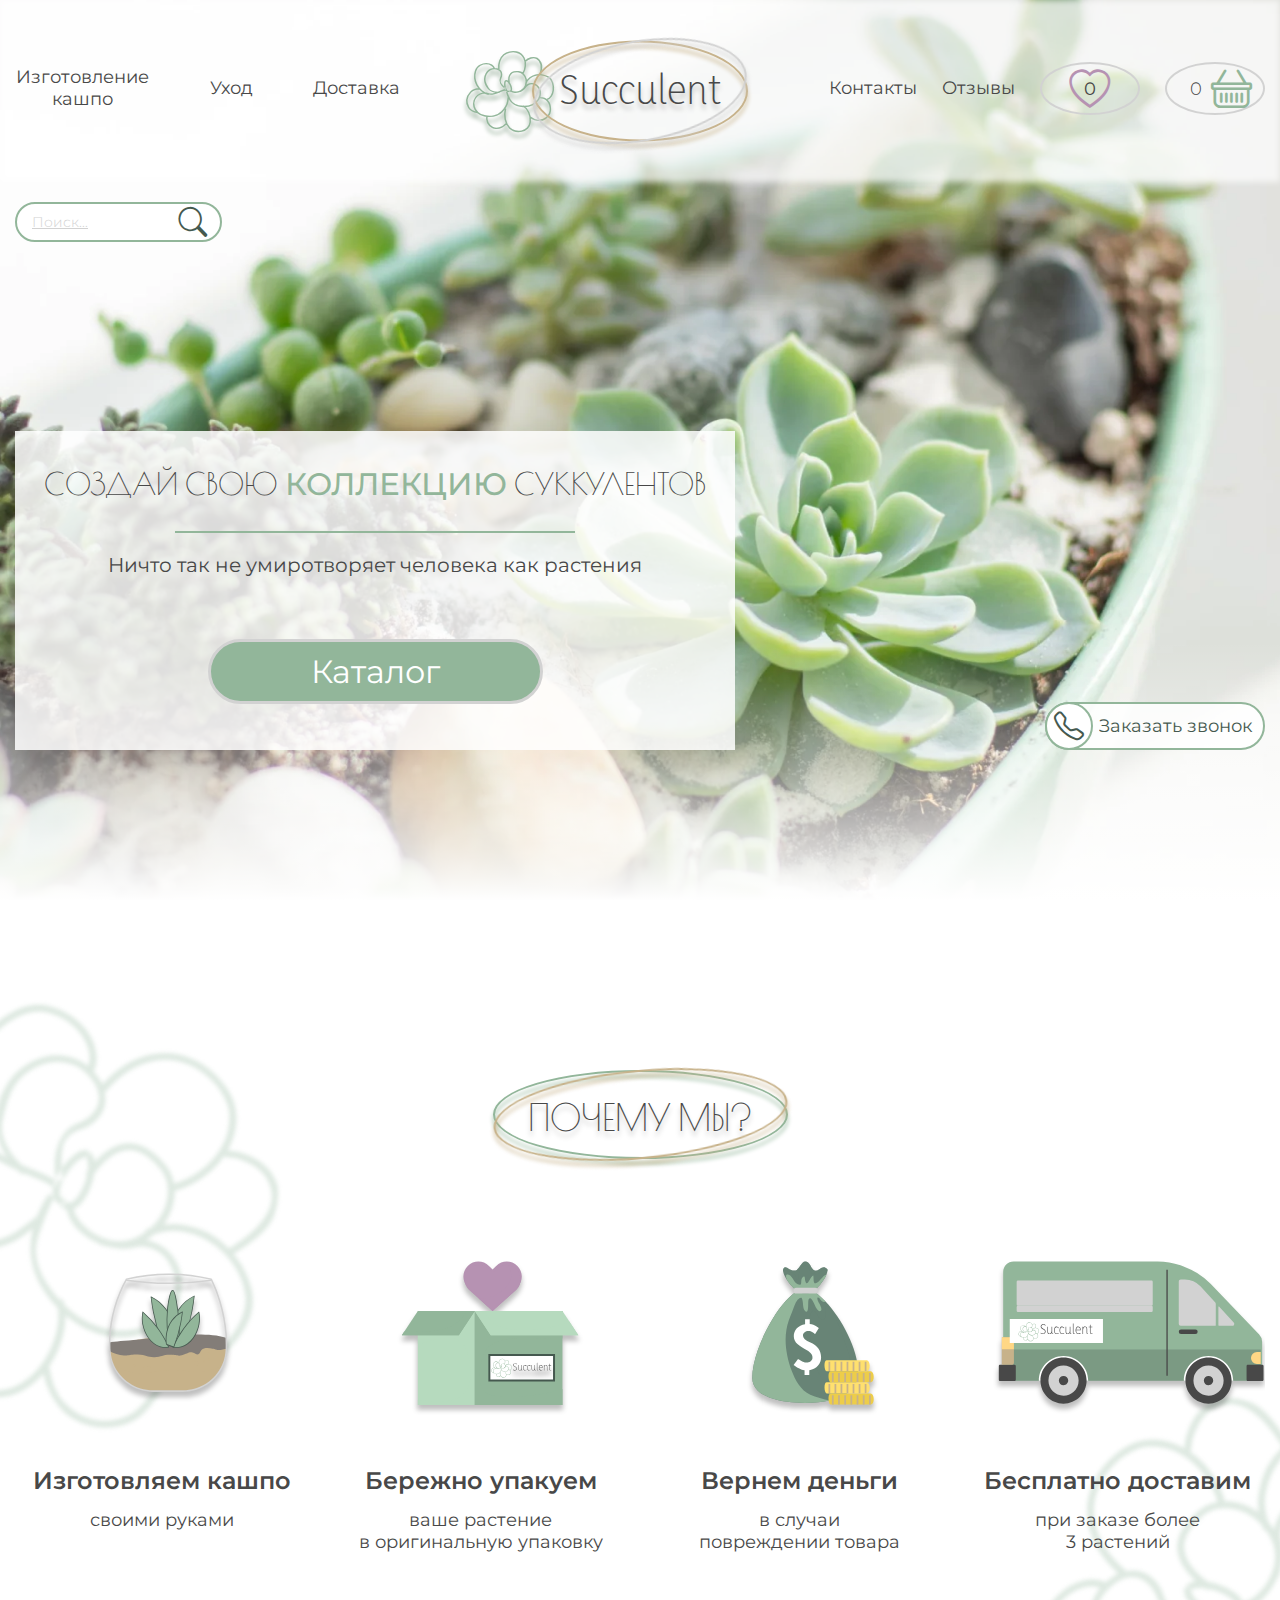
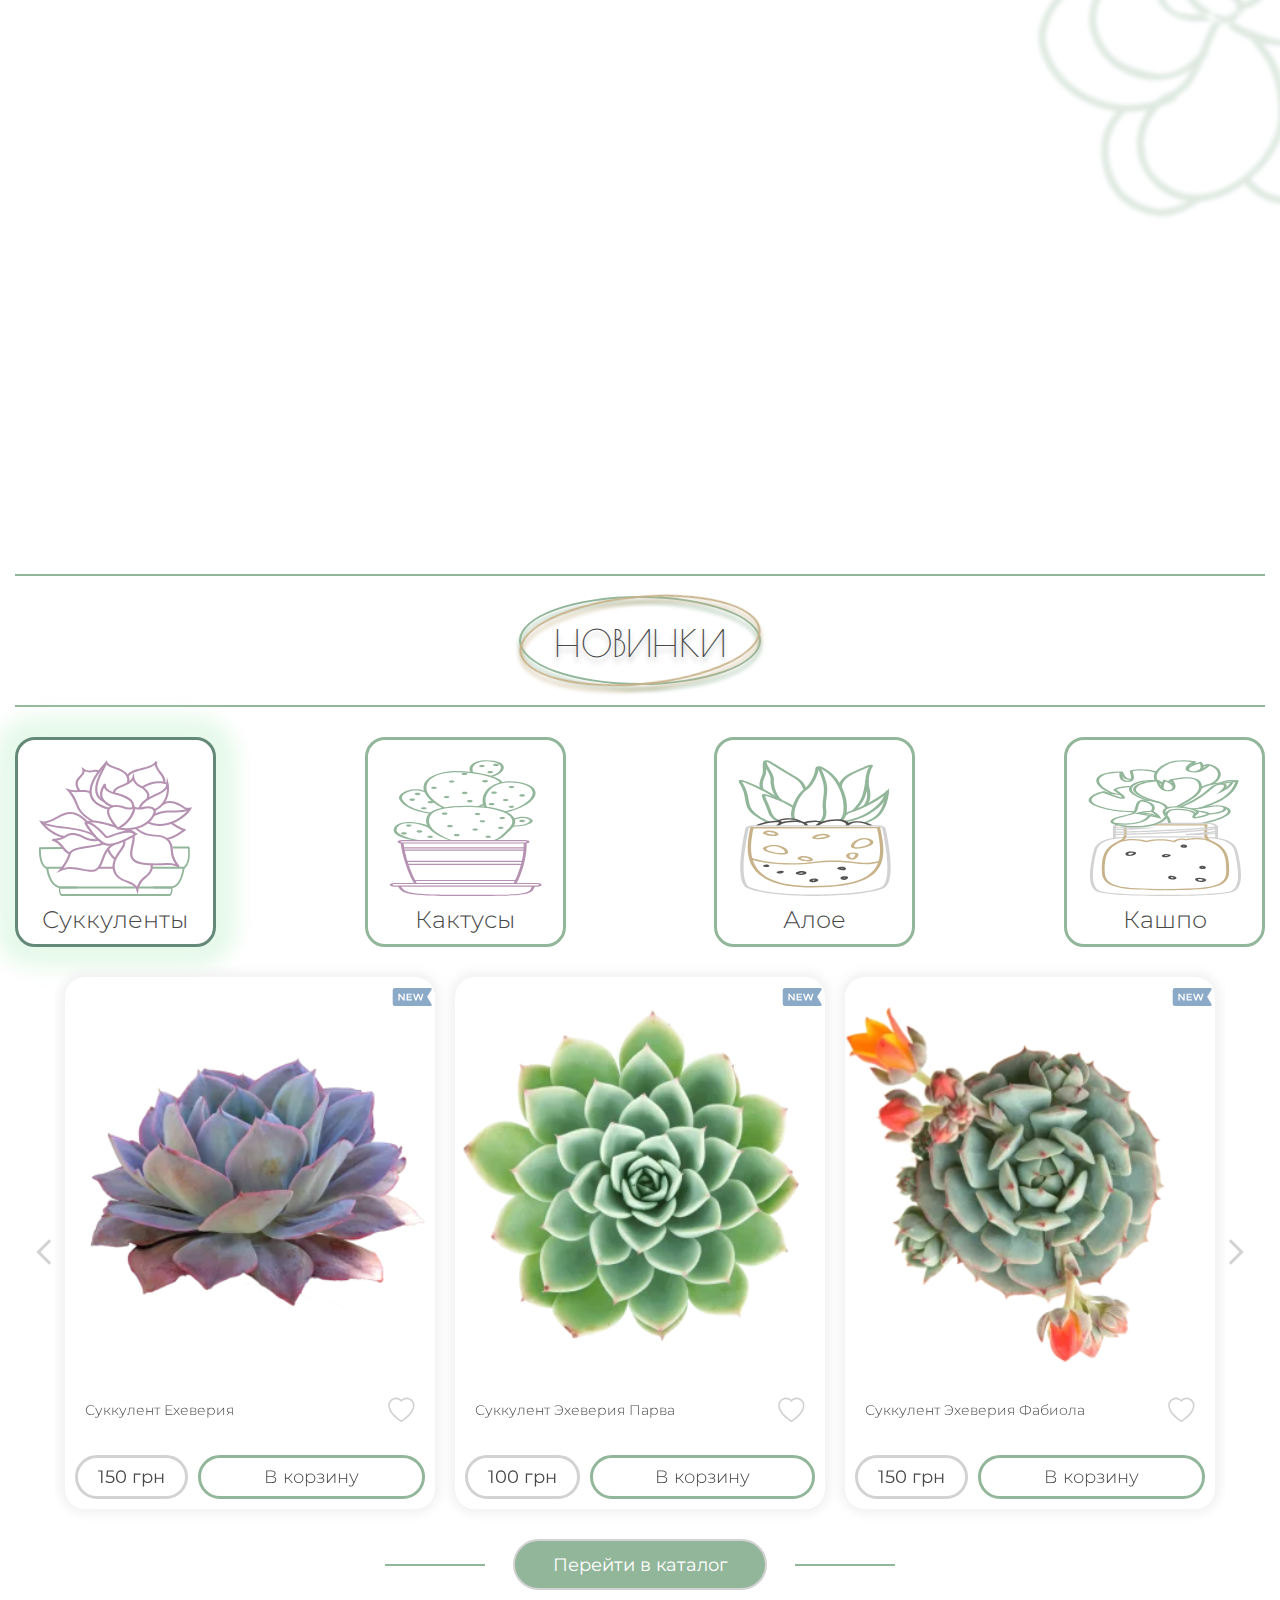
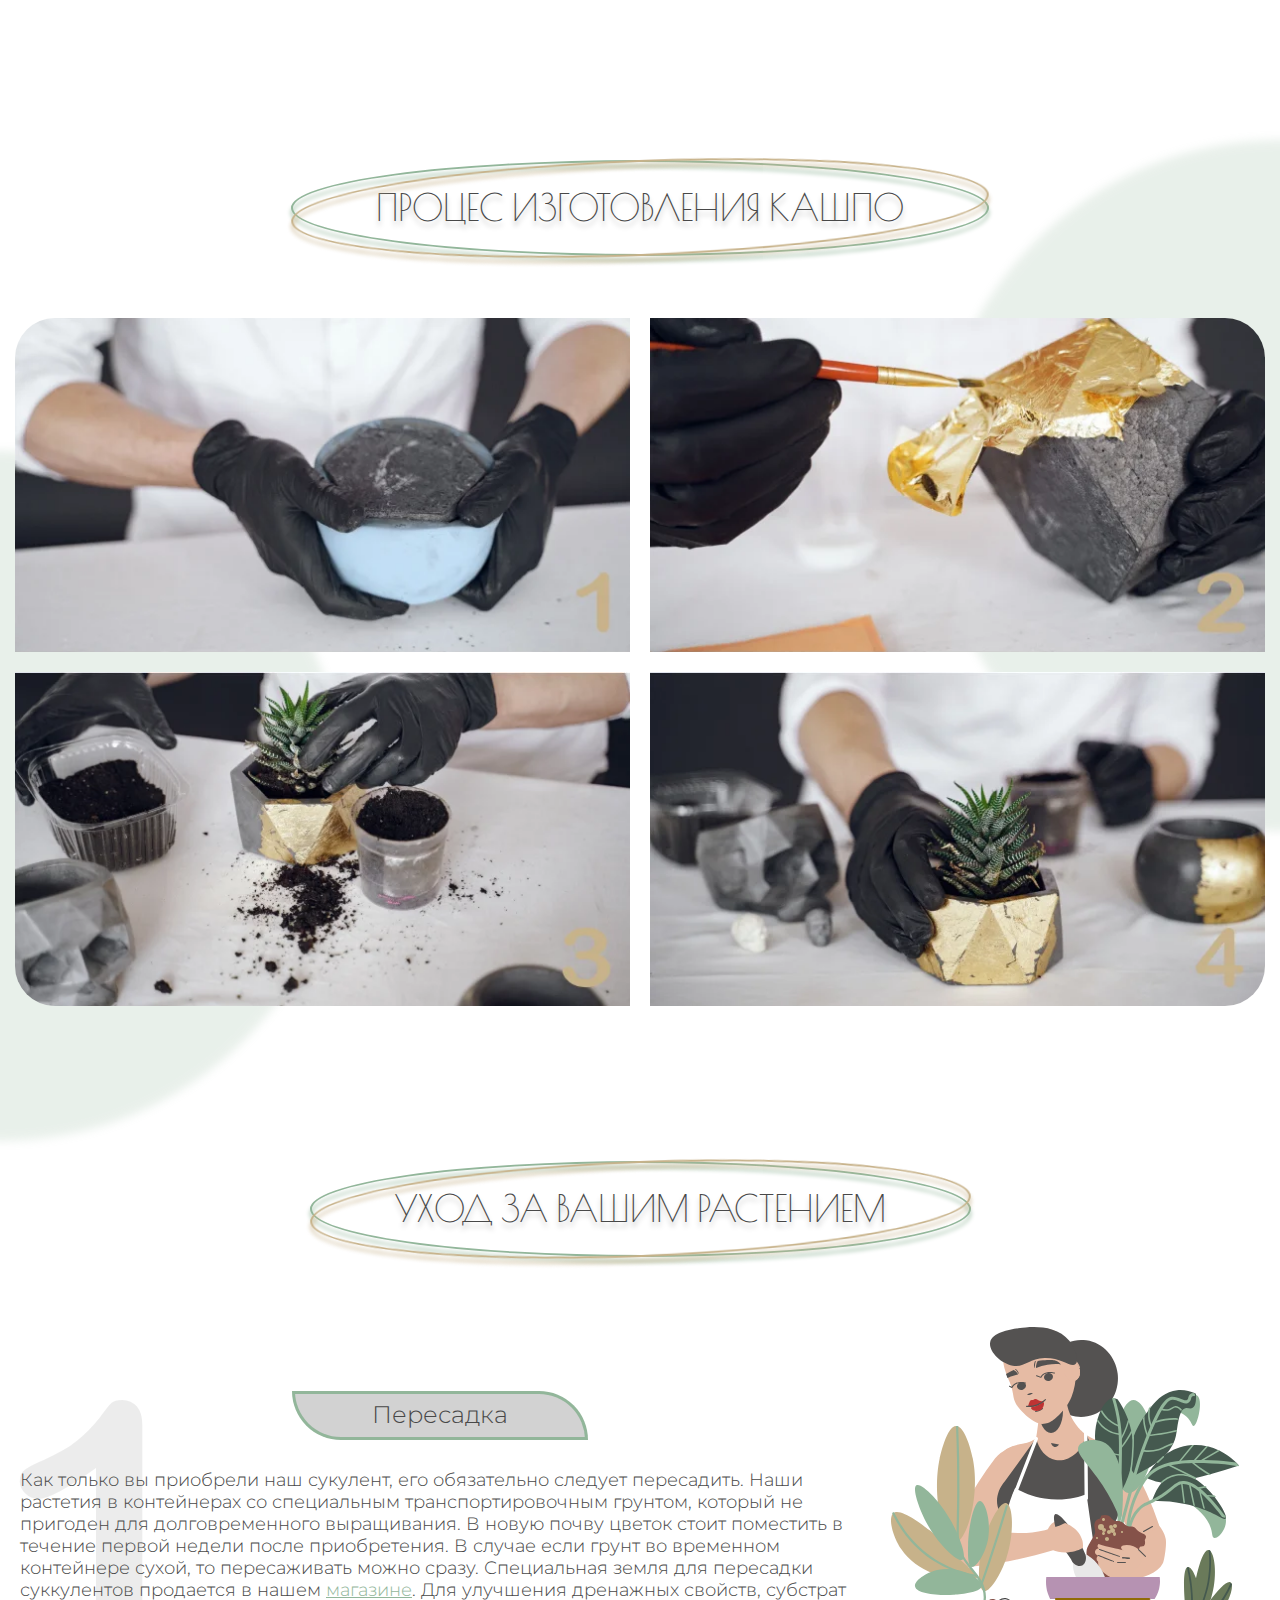
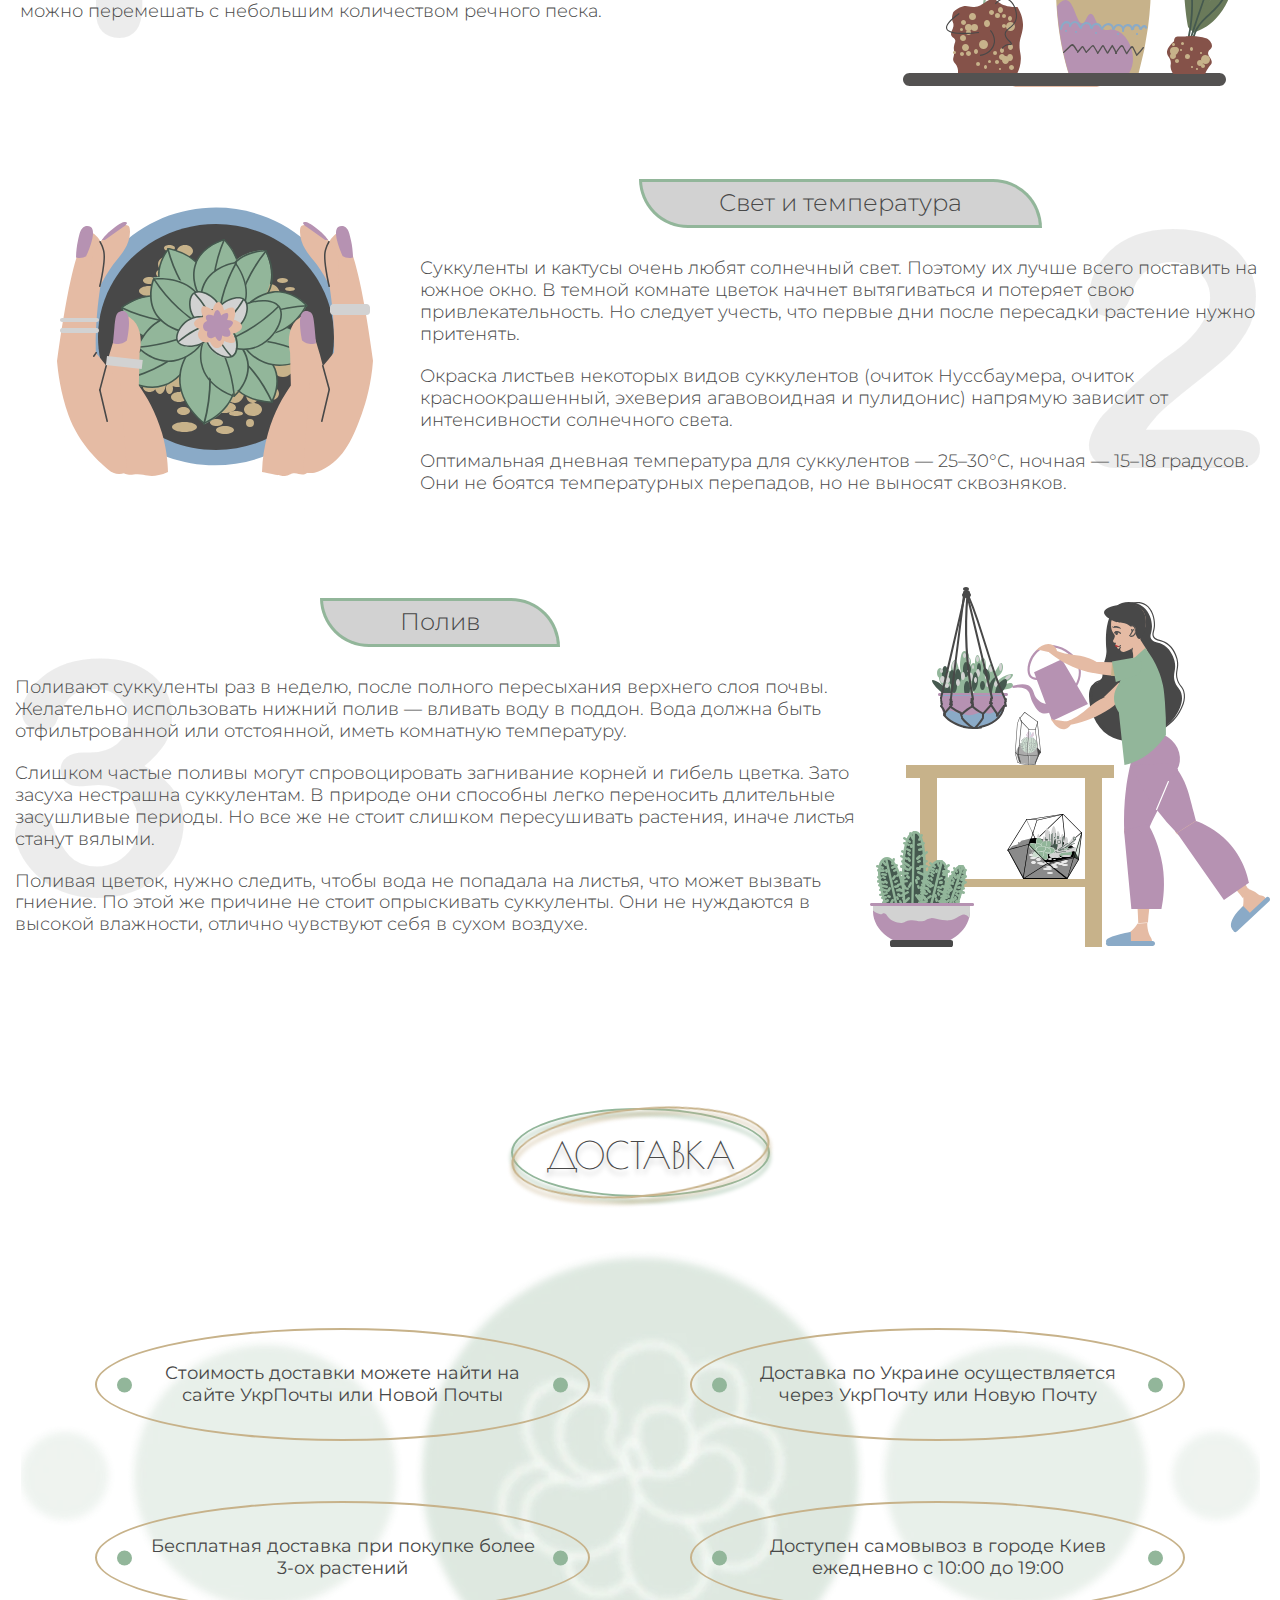
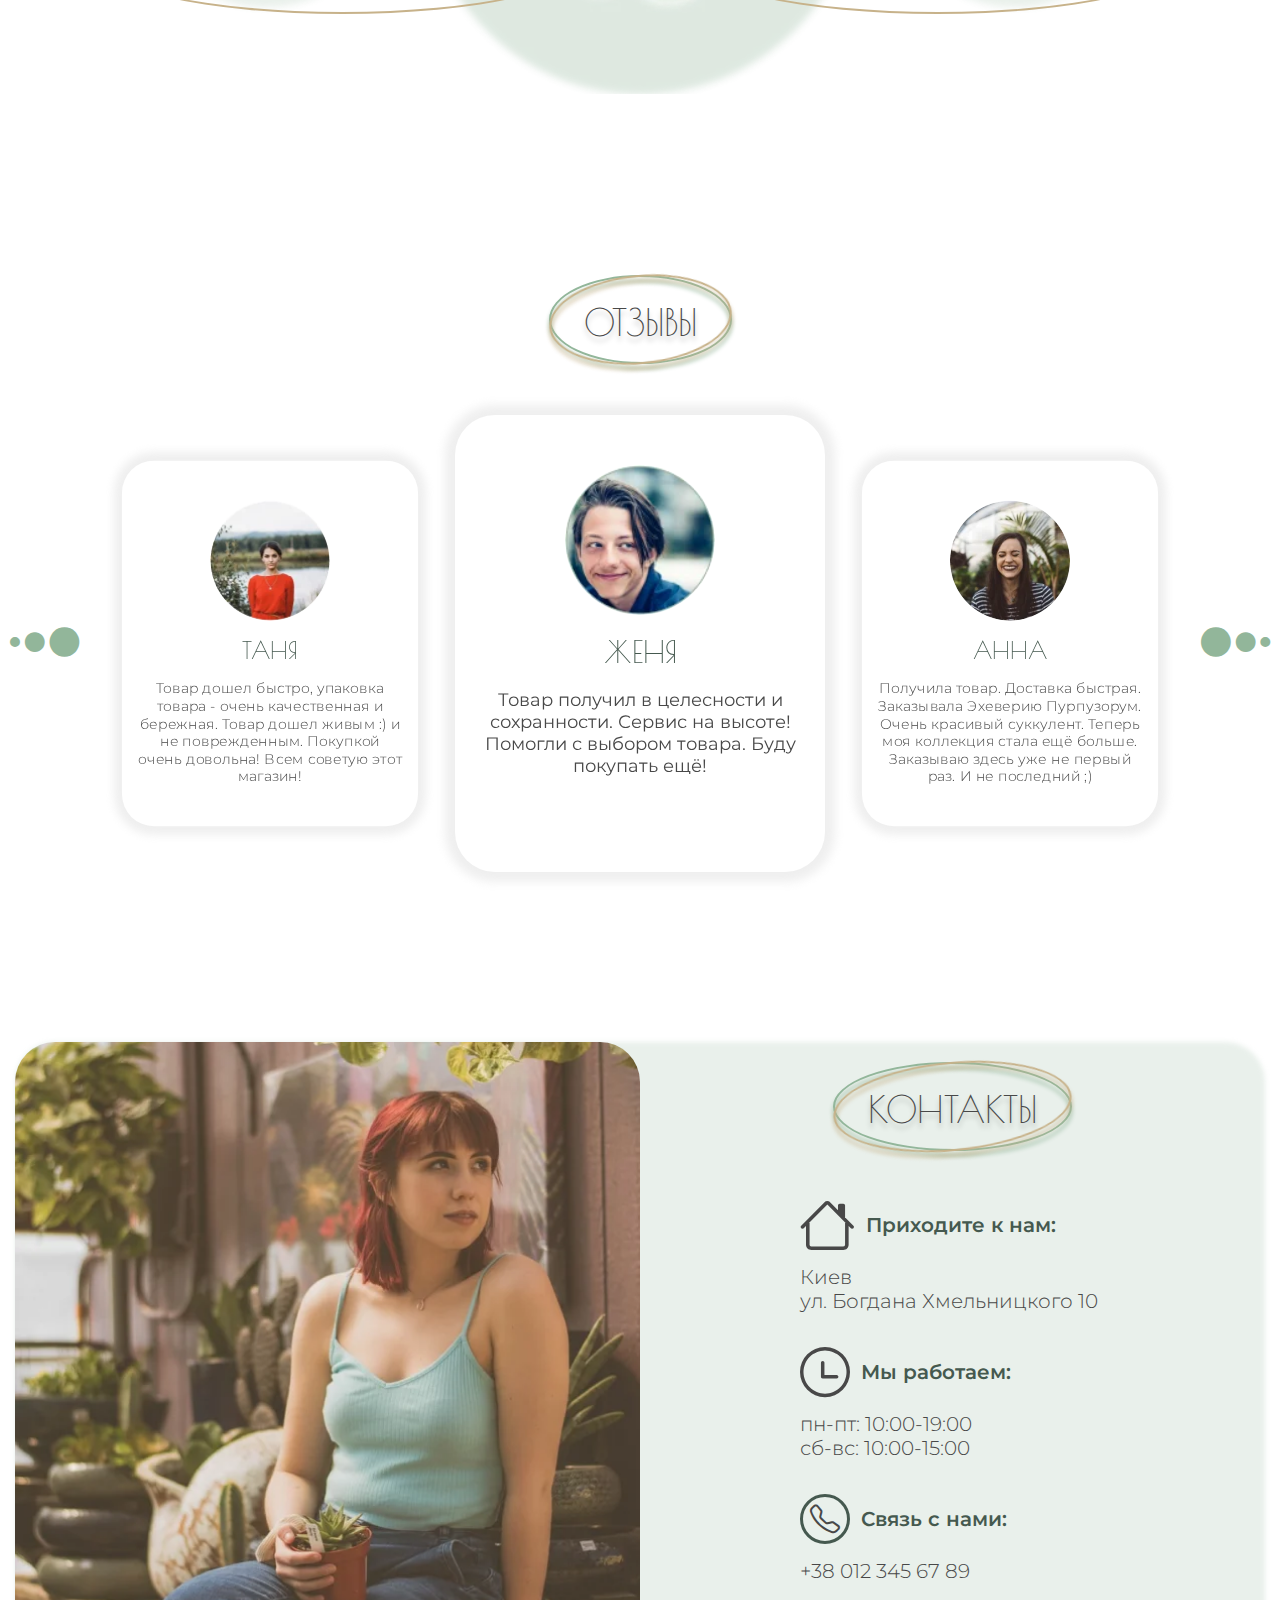
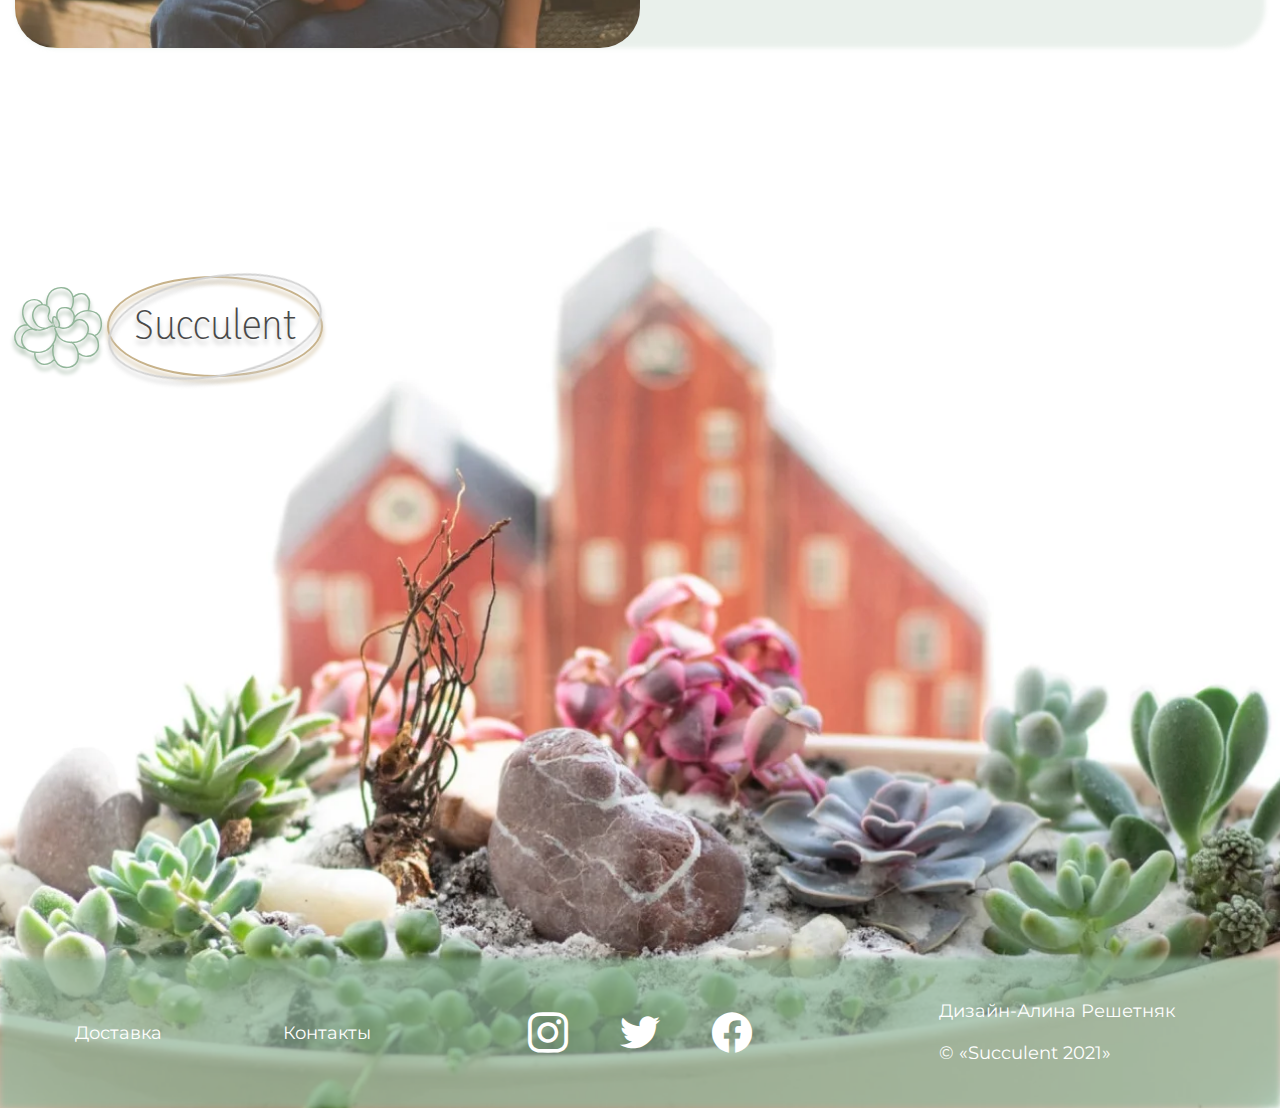
==== commit 95eebb7d: "new" ====
--- a/index.html
+++ b/index.html
@@ -1,1004 +1,1004 @@
-<!DOCTYPE html>
-<html lang="ru">
- <head>
-	<title>Главная</title>
-	<meta charset="UTF-8">
-	<meta name="format-detection" content="telephone=no">
-	<link rel="stylesheet" href="css/style.min.css">
-	<link rel="shortcut icon" href="favicon.ico">
-	<!-- <meta name="robots" content="noindex, nofollow"> -->
-	<!-- <meta name="viewport" content="width=device-width, initial-scale=1.0, maximum-scale=1.0, user-scalable=0"> -->
-	<meta name="viewport" content="width=device-width, initial-scale=1.0">
-</head>
-
-<body>
-	<div class="wrapper">
-		<header class="header">
-	<div class="header__container _container">
-		<div class="header__logo-block _lp">
-			<a href="index.html" class="header__logo"><span class="header__logo-decor _icon-logo-decor"></span><span class="header__logo-text">Succulent</span></a>
-		</div>
-		<div class="header__body _lp">
-			<div data-da=".menu__list_col1,875,1" class="header__icons"></div>
-			<button type="button" class="menu__icon icon-menu">
-				<span class="menu__span"></span>
-				<span class="menu__span"></span>
-				<span class="menu__span"></span>
-			</button>
-		</div>
-		<div class="header__menu menu">
-			<nav class="menu__body">
-				<ul class="menu__list menu__list_col1">
-					<li class="menu__item menu__item_da3"></li>
-					<li class="menu__item"><a data-goto=".page__process" href="#" class="menu__link _goto-my">Изготовление кашпо</a></li>
-					<li class="menu__item"><a data-goto=".page__caring" href="#" class="menu__link _goto-my">Уход</a></li>
-					<li class="menu__item"><a data-goto=".page__delivery" href="#" class="menu__link _goto-my">Доставка</a></li>
-					<li class="menu__item menu__item_da1"></li>
-					<li class="menu__item menu__item_da2"></li>
-				</ul>
-				<ul class="menu__list menu__list_col2">
-					<li class="menu__item menu__item_col2"><a data-goto=".page__contacts" data-da=".menu__item_da1,1100" href="#" class="menu__link _goto-my">Контакты</a></li>
-					<li class="menu__item menu__item_col2"><a data-goto=".page__reviews" data-da=".menu__item_da2,1100" href="#" class="menu__link _goto-my">Отзывы</a></li>
-					<li class="menu__item menu__item_col2"><a href="#" data-da=".header__icons,1100" class="menu__favorites _icon-heart"><span>0</span></a></li>
-					<li class="menu__item menu__item_col2"><a href="basket.html" data-da=".header__icons,1100" class="menu__card _icon-card"><span>0</span></a></li>
-				</ul>
-			</nav>
-		</div>
-	</div>
-</header>
-		<main class="page">
-			<div class="page__mainscreen mainscreen">
-				<div class="mainscreen__image _ibg">
-					<img src="img/first_screen.jpg" alt="image">
-				</div>
-				<div class="mainscreen__container _container">
-					<div class="mainscreen__main-body">
-						<form data-da=".menu__item_da3,1100,0" action="#" method="get" class="mainscreen__form form-search">
-							<input type="text" name="form[]" placeholder="Поиск..." class="form-search__input input">
-							<button type="submit" class="form-search__btn _icon-search"></button>
-						</form>
-						<div class="mainscreen__body">
-							<div class="mainscreen__title">Создай свою <br> <span>коллекцию</span> суккулентов</div>
-							<div class="mainscreen__subtitle">Ничто так не умиротворяет <br> человека как растения</div>
-							<a href="#" class="mainscreen__btn button">Каталог</a>
-						</div>
-					</div>
-				</div>
-				<div class="mainscreen__container _container-big">
-					<form data-da=".mainscreen__main-body,1100,0" action="#" method="get" class="mainscreen__callback callback _active">
-						<button id="callBackBtn" type="submit" class="callback__button _icon-phone _active"></button>
-						<input autocomplete="off" type="tel" name="form[]" data-value="Заказать звонок" class="callback__input input phone _phone _req">
-					</form>
-				</div>
-			</div>
-			<div class="page__benefits benefits">
-				<span class="benefits__decor benefits__decor_1 _icon-logo-decor"></span>
-				<span class="benefits__decor benefits__decor_2 _icon-logo-decor"></span>
-				<div class="benefits__title title">Почему мы?</div>
-				<div class="benefits__container _container">
-					<div class="benefits__row">
-						<div class="benefits__column">
-							<div class="benefits__image _ibg">
-								<img src="img/benefits/1.svg" alt="icon">
-							</div>
-							<div class="benefits__info">Изготовляем кашпо</div>
-							<div class="benefits__subinfo">своими руками</div>
-						</div>
-						<div class="benefits__column">
-							<div class="benefits__image _ibg">
-								<img src="img/benefits/2.svg" alt="icon">
-							</div>
-							<div class="benefits__info">Бережно упакуем</div>
-							<div class="benefits__subinfo">ваше растение <br>
-								в оригинальную упаковку</div>
-						</div>
-						<div class="benefits__column">
-							<div class="benefits__image _ibg">
-								<img src="img/benefits/3.svg" alt="icon">
-							</div>
-							<div class="benefits__info">Вернем деньги</div>
-							<div class="benefits__subinfo">в случаи <br>
-								повреждении товара</div>
-						</div>
-						<div class="benefits__column">
-							<div class="benefits__image _ibg">
-								<img src="img/benefits/4.svg" alt="icon">
-							</div>
-							<div class="benefits__info">Бесплатно доставим</div>
-							<div class="benefits__subinfo">при заказе более <br>
-								3 растений </div>
-						</div>
-					</div>
-				</div>
-			</div>
-			<div class="page__parallax parallax">
-			</div>
-			<div class="page__catalog catalog">
-				<div class="catalog__container _container">
-					<div class="catalog__title-block">
-						<div class="catalog__title title">новинки</div>
-					</div>
-					<div class="catalog__tabs-body tabs-catalog">
-						<div class="tabs-catalog__tabs-block _tabs">
-
-							<nav class="tabs-catalog__nav nav-catalog">
-								<div class="nav-catalog__column">
-									<div class="nav-catalog__item _tabs-item _active">
-										<div class="nav-catalog__image">
-											<img src="img/icons/this/catalog/succulent.svg" alt="icon">
-										</div>
-										<div class="nav-catalog__name">Суккуленты</div>
-									</div>
-								</div>
-								<div class="nav-catalog__column">
-									<div class="nav-catalog__item _tabs-item">
-										<div class="nav-catalog__image">
-											<img src="img/icons/this/catalog/cactus.svg" alt="icon">
-										</div>
-										<div class="nav-catalog__name">Кактусы</div>
-									</div>
-								</div>
-								<div class="nav-catalog__column">
-									<div class="nav-catalog__item _tabs-item">
-										<div class="nav-catalog__image">
-											<img src="img/icons/this/catalog/aloe.svg" alt="icon">
-										</div>
-										<div class="nav-catalog__name">Алое</div>
-									</div>
-								</div>
-								<div class="nav-catalog__column">
-									<div class="nav-catalog__item _tabs-item">
-										<div class="nav-catalog__image">
-											<img src="img/icons/this/catalog/cashpo.svg" alt="icon">
-										</div>
-										<div class="nav-catalog__name">Кашпо</div>
-									</div>
-								</div>
-							</nav>
-							<div class="catalog__content">
-								<div class="catalog__container-swiper _tabs-block _active">
-									<div class="tabs-catalog__row tabs-catalog__row_1 _swiper">
-										<div class="tabs-catalog__column swiper-slide">
-											<div class="tabs-catalog__card card-catalog">
-												<div class="card-catalog__labels">
-													<span class="card-catalog__label card-catalog__label_new"></span>
-												</div>
-												<a href="#" class="card-catalog__image">
-													<img src="img/catalog/succulent/img_01.png" alt="Photo">
-												</a>
-												<div class="card-catalog__info">
-													<a href="#" class="card-catalog__name">Суккулент Ехеверия</a>
-													<a href="#" class="card-catalog__favorites _icon-heart"></a>
-												</div>
-												<div class="card-catalog__bottom">
-													<div class="card-catalog__price">150 грн</div>
-													<a href="#" class="card-catalog__btn">В корзину</a>
-												</div>
-											</div>
-										</div>
-										<div class="tabs-catalog__column swiper-slide">
-											<div class="tabs-catalog__card card-catalog">
-												<div class="card-catalog__labels">
-													<span class="card-catalog__label card-catalog__label_new"></span>
-												</div>
-												<a href="#" class="card-catalog__image">
-													<img src="img/catalog/succulent/img_02.png" alt="Photo">
-												</a>
-												<div class="card-catalog__info">
-													<a href="#" class="card-catalog__name">Суккулент Эхеверия Парва</a>
-													<a href="#" class="card-catalog__favorites _icon-heart"></a>
-												</div>
-												<div class="card-catalog__bottom">
-													<div class="card-catalog__price">100 грн</div>
-													<a href="#" class="card-catalog__btn">В корзину</a>
-												</div>
-											</div>
-										</div>
-										<div class="tabs-catalog__column swiper-slide">
-											<div class="tabs-catalog__card card-catalog">
-												<div class="card-catalog__labels">
-													<span class="card-catalog__label card-catalog__label_new"></span>
-												</div>
-												<a href="#" class="card-catalog__image">
-													<img src="img/catalog/succulent/img_03.png" alt="Photo">
-												</a>
-												<div class="card-catalog__info">
-													<a href="#" class="card-catalog__name">Суккулент Эхеверия Фабиола</a>
-													<a href="#" class="card-catalog__favorites _icon-heart"></a>
-												</div>
-												<div class="card-catalog__bottom">
-													<div class="card-catalog__price">150 грн</div>
-													<a href="#" class="card-catalog__btn">В корзину</a>
-												</div>
-											</div>
-										</div>
-										<div class="tabs-catalog__column swiper-slide">
-											<div class="tabs-catalog__card card-catalog">
-												<div class="card-catalog__labels">
-													<span class="card-catalog__label card-catalog__label_new"></span>
-													<span class="card-catalog__label card-catalog__label_percent"></span>
-												</div>
-												<a href="#" class="card-catalog__image">
-													<img src="img/catalog/succulent/img_04.png" alt="Photo">
-												</a>
-												<div class="card-catalog__info">
-													<a href="#" class="card-catalog__name">Суккулент Пахифитум Розовый</a>
-													<a href="#" class="card-catalog__favorites _icon-heart"></a>
-												</div>
-												<div class="card-catalog__bottom">
-													<div class="card-catalog__old-price">200 грн</div>
-													<div class="card-catalog__price">150 грн</div>
-													<a href="#" class="card-catalog__btn">В корзину</a>
-												</div>
-											</div>
-										</div>
-										<!-- <div class="tabs-catalog__column swiper-slide">
-											<div class="tabs-catalog__card card-catalog">
-												<span class="card-catalog__percent"></span>
-												<a href="#" class="card-catalog__image">
-													<img src="img/catalog/succulent/img_05.png" alt="Photo">
-												</a>
-												<div class="card-catalog__info">
-													<a href="#" class="card-catalog__name">Суккулент Ехеверия</a>
-													<a href="#" class="card-catalog__favorites _icon-heart"></a>
-												</div>
-												<div class="card-catalog__bottom">
-													<div class="card-catalog__old-price">150 грн</div>
-													<div class="card-catalog__price">99 грн</div>
-													<a href="#" class="card-catalog__btn">В корзину</a>
-												</div>
-											</div>
-										</div>
-										<div class="tabs-catalog__column swiper-slide">
-											<div class="tabs-catalog__card card-catalog">
-												<a href="#" class="card-catalog__image">
-													<img src="img/catalog/succulent/img_06.png" alt="Photo">
-												</a>
-												<div class="card-catalog__info">
-													<a href="#" class="card-catalog__name">Суккулент Ехеверия Пурпузорум</a>
-													<a href="#" class="card-catalog__favorites _icon-heart"></a>
-												</div>
-												<div class="card-catalog__bottom">
-													<div class="card-catalog__price">150 грн</div>
-													<a href="#" class="card-catalog__btn">В корзину</a>
-												</div>
-											</div>
-										</div>
-										<div class="tabs-catalog__column swiper-slide">
-											<div class="tabs-catalog__card card-catalog">
-												<a href="#" class="card-catalog__image">
-													<img src="img/catalog/succulent/img_07.png" alt="Photo">
-												</a>
-												<div class="card-catalog__info">
-													<a href="#" class="card-catalog__name">Суккулент Ехеверия</a>
-													<a href="#" class="card-catalog__favorites _icon-heart"></a>
-												</div>
-												<div class="card-catalog__bottom">
-													<div class="card-catalog__price">300 грн</div>
-													<a href="#" class="card-catalog__btn">В корзину</a>
-												</div>
-											</div>
-										</div>
-										<div class="tabs-catalog__column swiper-slide">
-											<div class="tabs-catalog__card card-catalog">
-												<span class="card-catalog__percent"></span>
-												<a href="#" class="card-catalog__image">
-													<img src="img/catalog/succulent/img_08.png" alt="Photo">
-												</a>
-												<div class="card-catalog__info">
-													<a href="#" class="card-catalog__name">Суккулент Ехеверия</a>
-													<a href="#" class="card-catalog__favorites _icon-heart"></a>
-												</div>
-												<div class="card-catalog__bottom">
-													<div class="card-catalog__old-price">200 грн</div>
-													<div class="card-catalog__price">150 грн</div>
-													<a href="#" class="card-catalog__btn">В корзину</a>
-												</div>
-											</div>
-										</div> -->
-									</div>
-									<div class="tabs-catalog__pagination tabs-catalog__pagination-1 pagination"></div>
-									<div
-										class="tabs-catalog__arrow-swiper tabs-catalog__arrow-swiper_prev tabs-catalog__arrow-swiper_prev-1">
-									</div>
-									<div
-										class="tabs-catalog__arrow-swiper tabs-catalog__arrow-swiper_next tabs-catalog__arrow-swiper_next-1">
-									</div>
-								</div>
-								<div class="catalog__container-swiper _tabs-block">
-									<div class="tabs-catalog__row tabs-catalog__row_2 _swiper">
-										<div class="tabs-catalog__column swiper-slide">
-											<div class="tabs-catalog__card card-catalog">
-												<div class="card-catalog__labels">
-													<span class="card-catalog__label card-catalog__label_new"></span>
-												</div>
-												<a href="#" class="card-catalog__image">
-													<img src="img/catalog/cactus/img_01.png" alt="Photo">
-												</a>
-												<div class="card-catalog__info">
-													<a href="#" class="card-catalog__name">Кактус</a>
-													<a href="#" class="card-catalog__favorites _icon-heart"></a>
-												</div>
-												<div class="card-catalog__bottom">
-													<div class="card-catalog__price">150 грн</div>
-													<a href="#" class="card-catalog__btn">В корзину</a>
-												</div>
-											</div>
-										</div>
-										<div class="tabs-catalog__column swiper-slide">
-											<div class="tabs-catalog__card card-catalog">
-												<div class="card-catalog__labels">
-													<span class="card-catalog__label card-catalog__label_new"></span>
-													<span class="card-catalog__label card-catalog__label_percent"></span>
-												</div>
-												<a href="#" class="card-catalog__image">
-													<img src="img/catalog/cactus/img_02.png" alt="Photo">
-												</a>
-												<div class="card-catalog__info">
-													<a href="#" class="card-catalog__name">Кактус</a>
-													<a href="#" class="card-catalog__favorites _icon-heart"></a>
-												</div>
-												<div class="card-catalog__bottom">
-													<div class="card-catalog__old-price">150 грн</div>
-													<div class="card-catalog__price">80 грн</div>
-													<a href="#" class="card-catalog__btn">В корзину</a>
-												</div>
-											</div>
-										</div>
-										<div class="tabs-catalog__column swiper-slide">
-											<div class="tabs-catalog__card card-catalog">
-												<div class="card-catalog__labels">
-													<span class="card-catalog__label card-catalog__label_new"></span>
-												</div>
-												<a href="#" class="card-catalog__image">
-													<img src="img/catalog/cactus/img_03.png" alt="Photo">
-												</a>
-												<div class="card-catalog__info">
-													<a href="#" class="card-catalog__name">Кактус Микс</a>
-													<a href="#" class="card-catalog__favorites _icon-heart"></a>
-												</div>
-												<div class="card-catalog__bottom">
-													<div class="card-catalog__price">150 грн</div>
-													<a href="#" class="card-catalog__btn">В корзину</a>
-												</div>
-											</div>
-										</div>
-										<div class="tabs-catalog__column swiper-slide">
-											<div class="tabs-catalog__card card-catalog">
-												<div class="card-catalog__labels">
-													<span class="card-catalog__label card-catalog__label_new"></span>
-												</div>
-												<a href="#" class="card-catalog__image">
-													<img src="img/catalog/cactus/img_04.png" alt="Photo">
-												</a>
-												<div class="card-catalog__info">
-													<a href="#" class="card-catalog__name">Кактус Микс</a>
-													<a href="#" class="card-catalog__favorites _icon-heart"></a>
-												</div>
-												<div class="card-catalog__bottom">
-													<div class="card-catalog__price">150 грн</div>
-													<a href="#" class="card-catalog__btn">В корзину</a>
-												</div>
-											</div>
-										</div>
-										<!-- <div class="tabs-catalog__column swiper-slide">
-											<div class="tabs-catalog__card card-catalog">
-												<span class="card-catalog__percent"></span>
-												<a href="#" class="card-catalog__image">
-													<img src="img/catalog/cactus/img_05.png" alt="Photo">
-												</a>
-												<div class="card-catalog__info">
-													<a href="#" class="card-catalog__name">Кактус Микс</a>
-													<a href="#" class="card-catalog__favorites _icon-heart"></a>
-												</div>
-												<div class="card-catalog__bottom">
-													<div class="card-catalog__old-price">300 грн</div>
-													<div class="card-catalog__price">250 грн</div>
-													<a href="#" class="card-catalog__btn">В корзину</a>
-												</div>
-											</div>
-										</div>
-										<div class="tabs-catalog__column swiper-slide">
-											<div class="tabs-catalog__card card-catalog">
-												<a href="#" class="card-catalog__image">
-													<img src="img/catalog/cactus/img_06.png" alt="Photo">
-												</a>
-												<div class="card-catalog__info">
-													<a href="#" class="card-catalog__name">Кактус</a>
-													<a href="#" class="card-catalog__favorites _icon-heart"></a>
-												</div>
-												<div class="card-catalog__bottom">
-													<div class="card-catalog__price">150 грн</div>
-													<a href="#" class="card-catalog__btn">В корзину</a>
-												</div>
-											</div>
-										</div>
-										<div class="tabs-catalog__column swiper-slide">
-											<div class="tabs-catalog__card card-catalog">
-												<a href="#" class="card-catalog__image">
-													<img src="img/catalog/cactus/img_07.png" alt="Photo">
-												</a>
-												<div class="card-catalog__info">
-													<a href="#" class="card-catalog__name">Кактус</a>
-													<a href="#" class="card-catalog__favorites _icon-heart"></a>
-												</div>
-												<div class="card-catalog__bottom">
-													<div class="card-catalog__price">300 грн</div>
-													<a href="#" class="card-catalog__btn">В корзину</a>
-												</div>
-											</div>
-										</div>
-										<div class="tabs-catalog__column swiper-slide">
-											<div class="tabs-catalog__card card-catalog">
-												<span class="card-catalog__percent"></span>
-												<a href="#" class="card-catalog__image">
-													<img src="img/catalog/cactus/img_08.png" alt="Photo">
-												</a>
-												<div class="card-catalog__info">
-													<a href="#" class="card-catalog__name">Кактус</a>
-													<a href="#" class="card-catalog__favorites _icon-heart"></a>
-												</div>
-												<div class="card-catalog__bottom">
-													<div class="card-catalog__old-price">250 грн</div>
-													<div class="card-catalog__price">200 грн</div>
-													<a href="#" class="card-catalog__btn">В корзину</a>
-												</div>
-											</div>
-										</div> -->
-									</div>
-									<div class="tabs-catalog__pagination tabs-catalog__pagination-2"></div>
-									<div
-										class="tabs-catalog__arrow-swiper tabs-catalog__arrow-swiper_prev tabs-catalog__arrow-swiper_prev-2">
-									</div>
-									<div
-										class="tabs-catalog__arrow-swiper tabs-catalog__arrow-swiper_next tabs-catalog__arrow-swiper_next-2">
-									</div>
-								</div>
-								<div class="catalog__container-swiper _tabs-block">
-									<div class="tabs-catalog__row tabs-catalog__row_3 _swiper">
-										<div class="tabs-catalog__column swiper-slide">
-											<div class="tabs-catalog__card card-catalog">
-												<div class="card-catalog__labels">
-													<span class="card-catalog__label card-catalog__label_new"></span>
-												</div>
-												<a href="#" class="card-catalog__image">
-													<img src="img/catalog/aloe/img_01.png" alt="Photo">
-												</a>
-												<div class="card-catalog__info">
-													<a href="#" class="card-catalog__name">Алое</a>
-													<a href="#" class="card-catalog__favorites _icon-heart"></a>
-												</div>
-												<div class="card-catalog__bottom">
-													<div class="card-catalog__price">150 грн</div>
-													<a href="#" class="card-catalog__btn">В корзину</a>
-												</div>
-											</div>
-										</div>
-										<div class="tabs-catalog__column swiper-slide">
-											<div class="tabs-catalog__card card-catalog">
-												<div class="card-catalog__labels">
-													<span class="card-catalog__label card-catalog__label_new"></span>
-													<span class="card-catalog__label card-catalog__label_percent"></span>
-												</div>
-												<a href="#" class="card-catalog__image">
-													<img src="img/catalog/aloe/img_02.png" alt="Photo">
-												</a>
-												<div class="card-catalog__info">
-													<a href="#" class="card-catalog__name">Алое Вера</a>
-													<a href="#" class="card-catalog__favorites _icon-heart"></a>
-												</div>
-												<div class="card-catalog__bottom">
-													<div class="card-catalog__old-price">150 грн</div>
-													<div class="card-catalog__price">80 грн</div>
-													<a href="#" class="card-catalog__btn">В корзину</a>
-												</div>
-											</div>
-										</div>
-										<div class="tabs-catalog__column swiper-slide">
-											<div class="tabs-catalog__card card-catalog">
-												<div class="card-catalog__labels">
-													<span class="card-catalog__label card-catalog__label_new"></span>
-												</div>
-												<a href="#" class="card-catalog__image">
-													<img src="img/catalog/aloe/img_03.png" alt="Photo">
-												</a>
-												<div class="card-catalog__info">
-													<a href="#" class="card-catalog__name">Алое</a>
-													<a href="#" class="card-catalog__favorites _icon-heart"></a>
-												</div>
-												<div class="card-catalog__bottom">
-													<div class="card-catalog__price">150 грн</div>
-													<a href="#" class="card-catalog__btn">В корзину</a>
-												</div>
-											</div>
-										</div>
-										<div class="tabs-catalog__column swiper-slide">
-											<div class="tabs-catalog__card card-catalog">
-												<div class="card-catalog__labels">
-													<span class="card-catalog__label card-catalog__label_new"></span>
-												</div>
-												<a href="#" class="card-catalog__image">
-													<img src="img/catalog/aloe/img_04.png" alt="Photo">
-												</a>
-												<div class="card-catalog__info">
-													<a href="#" class="card-catalog__name">Алое</a>
-													<a href="#" class="card-catalog__favorites _icon-heart"></a>
-												</div>
-												<div class="card-catalog__bottom">
-													<div class="card-catalog__price">150 грн</div>
-													<a href="#" class="card-catalog__btn">В корзину</a>
-												</div>
-											</div>
-										</div>
-									</div>
-									<div class="tabs-catalog__pagination tabs-catalog__pagination-3"></div>
-									<div
-										class="tabs-catalog__arrow-swiper tabs-catalog__arrow-swiper_prev tabs-catalog__arrow-swiper_prev-3">
-									</div>
-									<div
-										class="tabs-catalog__arrow-swiper tabs-catalog__arrow-swiper_next tabs-catalog__arrow-swiper_next-3">
-									</div>
-								</div>
-								<div class="catalog__container-swiper _tabs-block">
-									<div class="tabs-catalog__row tabs-catalog__row_4 _swiper">
-										<div class="tabs-catalog__column swiper-slide">
-											<div class="tabs-catalog__card card-catalog">
-												<div class="card-catalog__labels">
-													<span class="card-catalog__label card-catalog__label_new"></span>
-													<span class="card-catalog__label card-catalog__label_percent"></span>
-												</div>
-												<a href="#" class="card-catalog__image">
-													<img src="img/catalog/pots/img_01.png" alt="Photo">
-												</a>
-												<div class="card-catalog__info">
-													<a href="#" class="card-catalog__name">Кашпо Битон</a>
-													<a href="#" class="card-catalog__favorites _icon-heart"></a>
-												</div>
-												<div class="card-catalog__bottom">
-													<div class="card-catalog__old-price">200 грн</div>
-													<div class="card-catalog__price">150 грн</div>
-													<a href="#" class="card-catalog__btn">В корзину</a>
-												</div>
-											</div>
-										</div>
-										<div class="tabs-catalog__column swiper-slide">
-											<div class="tabs-catalog__card card-catalog">
-												<div class="card-catalog__labels">
-													<span class="card-catalog__label card-catalog__label_new"></span>
-												</div>
-												<a href="#" class="card-catalog__image">
-													<img src="img/catalog/pots/img_02.png" alt="Photo">
-												</a>
-												<div class="card-catalog__info">
-													<a href="#" class="card-catalog__name">Кашпо Битон (черный, белий)</a>
-													<a href="#" class="card-catalog__favorites _icon-heart"></a>
-												</div>
-												<div class="card-catalog__bottom">
-													<div class="card-catalog__price">180 грн</div>
-													<a href="#" class="card-catalog__btn">В корзину</a>
-												</div>
-											</div>
-										</div>
-										<div class="tabs-catalog__column swiper-slide">
-											<div class="tabs-catalog__card card-catalog">
-												<div class="card-catalog__labels">
-													<span class="card-catalog__label card-catalog__label_new"></span>
-													<span class="card-catalog__label card-catalog__label_percent"></span>
-												</div>
-												<a href="#" class="card-catalog__image">
-													<img src="img/catalog/pots/img_03.png" alt="Photo">
-												</a>
-												<div class="card-catalog__info">
-													<a href="#" class="card-catalog__name">Кашпо Метал (золото) </a>
-													<a href="#" class="card-catalog__favorites _icon-heart"></a>
-												</div>
-												<div class="card-catalog__bottom">
-													<div class="card-catalog__old-price">250 грн</div>
-													<div class="card-catalog__price">180 грн</div>
-													<a href="#" class="card-catalog__btn">В корзину</a>
-												</div>
-											</div>
-										</div>
-										<div class="tabs-catalog__column swiper-slide">
-											<div class="tabs-catalog__card card-catalog">
-												<div class="card-catalog__labels">
-													<span class="card-catalog__label card-catalog__label_new"></span>
-												</div>
-												<a href="#" class="card-catalog__image">
-													<img src="img/catalog/pots/img_04.png" alt="Photo">
-												</a>
-												<div class="card-catalog__info">
-													<a href="#" class="card-catalog__name">Кашпо Битон композиция</a>
-													<a href="#" class="card-catalog__favorites _icon-heart"></a>
-												</div>
-												<div class="card-catalog__bottom">
-													<div class="card-catalog__price">500 грн</div>
-													<a href="#" class="card-catalog__btn">В корзину</a>
-												</div>
-											</div>
-										</div>
-										<!-- <div class="tabs-catalog__column swiper-slide">
-											<div class="tabs-catalog__card card-catalog">
-												<span class="card-catalog__percent"></span>
-												<a href="#" class="card-catalog__image">
-													<img src="img/catalog/pots/img_05.png" alt="Photo">
-												</a>
-												<div class="card-catalog__info">
-													<a href="#" class="card-catalog__name">Кашпо Битон (дерево)</a>
-													<a href="#" class="card-catalog__favorites _icon-heart"></a>
-												</div>
-												<div class="card-catalog__bottom">
-													<div class="card-catalog__old-price">300 грн</div>
-													<div class="card-catalog__price">250 грн</div>
-													<a href="#" class="card-catalog__btn">В корзину</a>
-												</div>
-											</div>
-										</div>
-										<div class="tabs-catalog__column swiper-slide">
-											<div class="tabs-catalog__card card-catalog">
-												<a href="#" class="card-catalog__image">
-													<img src="img/catalog/pots/img_06.png" alt="Photo">
-												</a>
-												<div class="card-catalog__info">
-													<a href="#" class="card-catalog__name">Кашпо Скло</a>
-													<a href="#" class="card-catalog__favorites _icon-heart"></a>
-												</div>
-												<div class="card-catalog__bottom">
-													<div class="card-catalog__price">180 грн</div>
-													<a href="#" class="card-catalog__btn">В корзину</a>
-												</div>
-											</div>
-										</div>
-										<div class="tabs-catalog__column swiper-slide">
-											<div class="tabs-catalog__card card-catalog">
-												<span class="card-catalog__percent"></span>
-												<a href="#" class="card-catalog__image">
-													<img src="img/catalog/pots/img_07.png" alt="Photo">
-												</a>
-												<div class="card-catalog__info">
-													<a href="#" class="card-catalog__name">Кашпо Скло (подвесные)</a>
-													<a href="#" class="card-catalog__favorites _icon-heart"></a>
-												</div>
-												<div class="card-catalog__bottom">
-													<div class="card-catalog__old-price">250 грн</div>
-													<div class="card-catalog__price">180 грн</div>
-													<a href="#" class="card-catalog__btn">В корзину</a>
-												</div>
-											</div>
-										</div>
-										<div class="tabs-catalog__column swiper-slide">
-											<div class="tabs-catalog__card card-catalog">
-												<span class="card-catalog__percent"></span>
-												<a href="#" class="card-catalog__image">
-													<img src="img/catalog/pots/img_08.png" alt="Photo">
-												</a>
-												<div class="card-catalog__info">
-													<a href="#" class="card-catalog__name">Кашпо Скло Микс</a>
-													<a href="#" class="card-catalog__favorites _icon-heart"></a>
-												</div>
-												<div class="card-catalog__bottom">
-													<div class="card-catalog__old-price">250 грн</div>
-													<div class="card-catalog__price">180 грн</div>
-													<a href="#" class="card-catalog__btn">В корзину</a>
-												</div>
-											</div>
-										</div> -->
-									</div>
-									<div class="tabs-catalog__pagination tabs-catalog__pagination-4"></div>
-									<div
-										class="tabs-catalog__arrow-swiper tabs-catalog__arrow-swiper_prev tabs-catalog__arrow-swiper_prev-4">
-									</div>
-									<div
-										class="tabs-catalog__arrow-swiper tabs-catalog__arrow-swiper_next tabs-catalog__arrow-swiper_next-4">
-									</div>
-								</div>
-							</div>
-							<div class="catalog__bottom-block">
-								<a href="#" class="catalog__link-catalog button">Перейти в каталог</a>
-							</div>
-						</div>
-					</div>
-				</div>
-			</div>
-			<div class="page__process process">
-				<div class="process__container _container">
-					<div class="process__title-block">
-						<div class="process__title title">Процес изготовления кашпо</div>
-					</div>
-					<div class="process__row">
-						<div class="process__column">
-							<div class="process__image process__image_1 _ibg">
-								<img src="img/process/1.jpg" alt="photo">
-							</div>
-						</div>
-						<div class="process__column">
-							<div class="process__image process__image_2 _ibg">
-								<img src="img/process/2.jpg" alt="photo">
-							</div>
-						</div>
-						<div class="process__column">
-							<div class="process__image process__image_3 _ibg">
-								<img src="img/process/3.jpg" alt="photo">
-							</div>
-						</div>
-						<div class="process__column">
-							<div class="process__image process__image_4 _ibg">
-								<img src="img/process/4.jpg" alt="photo">
-							</div>
-						</div>
-					</div>
-				</div>
-			</div>
-			<div class="page__caring caring">
-				<div class="caring__container _container">
-					<div class="caring__title-block">
-						<div class="caring__title title">Уход за вашим растением</div>
-					</div>
-					<div data-spollers="479.98,max" class="caring__row">
-						<div class="caring__column">
-							<div class="caring__info caring__info_1">
-								<button data-spoller type="button"
-									class="caring__name caring__name_1 _icon-aroow-right _active"><span>Пересадка</span></button>
-								<div class="caring__text caring__text_1">
-									<div class="caring__text-body caring__text-body_1">
-										<p>Как только вы приобрели наш сукулент, его обязательно следует
-											пересадить. Наши растетия в контейнерах со специальным транспортировочным грунтом,
-											который не
-											пригоден для долговременного выращивания. В новую почву цветок стоит поместить в
-											течение
-											первой недели после приобретения. В случае если грунт во временном контейнере сухой, то
-											пересаживать можно сразу. Специальная земля для пересадки суккулентов продается в нашем
-											<a href="catalog.html" class="caring__link">магазине</a>. Для улучшения дренажных свойств,
-											субстрат
-											можно перемешать с небольшим количеством
-											речного песка.
-										</p>
-									</div>
-								</div>
-								<span data-da=".caring__text-body_1,767.98,1"
-									class="caring__number caring__number_1 _icon-one"></span>
-							</div>
-							<div data-da=".caring__text_1,767.98,0" class="caring__image _ibg">
-								<img src="img/caring/1.svg" alt="image">
-							</div>
-						</div>
-						<div class="caring__column caring__column_rev">
-							<div class="caring__info caring__info_2">
-								<button data-spoller type="button"
-									class="caring__name caring__name_2 _icon-aroow-right"><span>Свет и
-										температура</span></button>
-								<div class="caring__text caring__text_2">
-									<div class="caring__text-body caring__text-body_2">
-										<p>
-											Суккуленты и кактусы очень любят солнечный свет. Поэтому их лучше
-											всего поставить на южное окно. В темной комнате цветок начнет вытягиваться и потеряет
-											свою
-											привлекательность. Но следует учесть, что первые дни после пересадки растение нужно
-											притенять.
-										</p>
-										<p>
-											Окраска листьев некоторых видов суккулентов (очиток Нуссбаумера, очиток
-											красноокрашенный,
-											эхеверия агавовоидная и пулидонис) напрямую зависит от интенсивности солнечного света.
-										</p>
-										<p>
-											Оптимальная дневная температура для суккулентов — 25–30°С, ночная — 15–18 градусов. Они
-											не
-											боятся температурных перепадов, но не выносят сквозняков.
-										</p>
-									</div>
-								</div>
-								<span data-da=".caring__text-body_2,767.98,1"
-									class="caring__number caring__number_2 _icon-two"></span>
-							</div>
-							<div data-da=".caring__text_2,767.98,0" class="caring__image _ibg">
-								<img src="img/caring/2.svg" alt="image">
-							</div>
-						</div>
-						<div class="caring__column">
-							<div class="caring__info caring__info_3">
-								<button data-spoller type="button"
-									class="caring__name caring__name_3 _icon-aroow-right"><span>Полив</span></button>
-								<div class="caring__text caring__text_3">
-									<div class="caring__text-body caring__text-body_3">
-										<p>
-											Поливают суккуленты раз в неделю, после полного пересыхания верхнего слоя почвы.
-											Желательно использовать нижний полив — вливать воду в поддон. Вода должна быть
-											отфильтрованной или отстоянной, иметь комнатную температуру.
-										</p>
-										<p>
-											Слишком частые поливы могут спровоцировать загнивание корней и гибель цветка. Зато
-											засуха
-											нестрашна суккулентам. В природе они способны легко переносить длительные засушливые
-											периоды. Но все же не стоит слишком пересушивать растения, иначе листья станут вялыми.
-										</p>
-										<p>
-											Поливая цветок, нужно следить, чтобы вода не попадала на листья, что может вызвать
-											гниение. По этой же причине не стоит опрыскивать суккуленты. Они не нуждаются в высокой
-											влажности, отлично чувствуют себя в сухом воздухе.</p>
-									</div>
-								</div>
-								<span data-da=".caring__text-body_3,767.98,1"
-									class="caring__number caring__number_3 _icon-three"></span>
-							</div>
-							<div data-da=".caring__text_3,767.98,0" class="caring__image _ibg">
-								<img src="img/caring/3.svg" alt="image">
-							</div>
-						</div>
-					</div>
-				</div>
-			</div>
-			<div class="page__delivery delivery">
-				<div class="delivery__container _container">
-					<div class="delivery__title-block">
-						<div class="delivery__title title">Доставка</div>
-					</div>
-				</div>
-				<div class="delivery__background">
-					<div class="delivery__content _container">
-						<div class="delivery__row">
-							<div class="delivery__column">
-								<div class="delivery__text">
-									<span>Стоимость доставки можете найти на сайте УкрПочты или Новой Почты</span>
-								</div>
-							</div>
-							<div class="delivery__column">
-								<div class="delivery__text">
-									<span>Доставка по Украине осуществляется <br>
-										через УкрПочту или Новую Почту</span>
-								</div>
-							</div>
-							<div class="delivery__column">
-								<div class="delivery__text">
-									<span>Бесплатная доставка при покупке более 3-ох растений</span>
-								</div>
-							</div>
-							<div class="delivery__column">
-								<div class="delivery__text">
-									<span>Доступен самовывоз в городе Киев ежедневно <br class="delivery__br-992"> с 10:00 до
-										19:00</span>
-								</div>
-							</div>
-						</div>
-					</div>
-				</div>
-			</div>
-			<div class="page__reviews reviews">
-				<div class="reviews__container _container">
-					<div class="reviews__title-block">
-						<div class="reviews__title title">Отзывы</div>
-					</div>
-				</div>
-				<div class="reviews__container-slider _container">
-					<div class="slider-reviews__nav slider-reviews__nav_prev _icon-arrow-decor-left"></div>
-					<div class="slider-reviews__nav slider-reviews__nav_next _icon-arrow-decor-right"></div>
-					<div class="reviews__slider slider-reviews _swiper">
-						<div class="slider-reviews__slide swiper-slide">
-							<div class="slider-reviews__body">
-								<div class="slider-reviews__avatar">
-									<img src="img/reviews/avatar_01.jpg" alt="Avatar">
-								</div>
-								<div class="slider-reviews__name">Женя</div>
-								<div class="slider-reviews__text">Товар получил в целесности и сохранности. Сервис на высоте! Помогли с выбором товара. Буду покупать ещё!</div>
-							</div>
-						</div>
-						<div class="slider-reviews__slide swiper-slide">
-							<div class="slider-reviews__body">
-								<div class="slider-reviews__avatar">
-									<img src="img/reviews/avatar_02.jpg" alt="Avatar">
-								</div>
-								<div class="slider-reviews__name">Анна</div>
-								<div class="slider-reviews__text">Получила товар. Доставка быстрая. Заказывала Эхеверию Пурпузорум. Очень красивый суккулент. Теперь моя коллекция стала ещё больше. Заказываю здесь уже не первый раз. И не последний ;)</div>
-							</div>
-						</div>
-						<div class="slider-reviews__slide swiper-slide">
-							<div class="slider-reviews__body">
-								<div class="slider-reviews__avatar">
-									<img src="img/reviews/avatar_03.jpg" alt="Avatar">
-								</div>
-								<div class="slider-reviews__name">Таня</div>
-								<div class="slider-reviews__text">Товар дошел быстро, упаковка товара - очень качественная и бережная. Товар дошел живым :) и не поврежденным. Покупкой очень довольна! Всем советую этот магазин!</div>
-							</div>
-						</div>
-					</div>
-					<div class="reviews__pagination pagination"></div>
-				</div>
-			</div>
-			<div class="page__contacts contacts">
-				<div class="contacts__container _container">
-					<div class="contacts__row">
-						<div class="contacts__column contacts__column_left">
-							<div data-da=".contacts__column_right,767.98,1" class="contacts__image">
-								<img src="img/contacts/main-img.jpg" alt="image">
-							</div>
-						</div>
-						<div class="contacts__column contacts__column_right">
-							<div class="contacts__title-block">
-								<div class="contacts__title title">Контакты</div>
-							</div>
-							<div class="contacts__row-text">
-								<p class="_icon-contacts-house"><span>Приходите к нам:</span></p>
-								<p><a href="#">Киев <br> ул. Богдана Хмельницкого 10</a></p>
-							</div>
-							<div class="contacts__row-text">
-								<p class="_icon-contacts-clock"><span>Мы работаем:</span></p>
-								<p>пн-пт: 10:00-19:00</p>
-								<p>сб-вс: 10:00-15:00</p>
-							</div>
-							<div class="contacts__row-text">
-								<p class="contacts__phone-icon _icon-phone"><span>Связь с нами:</span></p>
-								<p><a href="tel:380123456789">+38 012 345 67 89</a></p>
-							</div>
-						</div>
-					</div>
-				</div>
-			</div>
-		</main>
-		<footer class="footer">
-	<div class="footer__main-image _ibg">
-		<img src="img/footer_bg.jpg" alt="image">
-	</div>
-	<div class="footer__logo-block">
-		<div class="footer__container-logo _container">
-			<a href="index.html" class="footer__logo"><span class="header__logo-decor _icon-logo-decor"></span><span class="header__logo-text">Succulent</span></a>
-		</div>
-	</div>
-	<div class="footer__body">
-		<div class="footer__container _container">
-			<div class="footer__content">
-				<div class="footer__row">
-					<div class="footer__column">
-						<nav class="footer__list">
-							<a data-goto=".page__delivery" href="#" class="footer__nav-link _goto-my">Доставка</a>
-							<a data-goto=".page__contacts" href="#" class="footer__nav-link _goto-my">Контакты</a>
-						</nav>
-					</div>
-					<div class="footer__column">
-						<div class="footer__social">
-							<a href="#" class="footer__social-link _icon-instagram"></a>
-							<a href="#" class="footer__social-link _icon-twitter"></a>
-							<a href="#" class="footer__social-link _icon-facebook"></a>
-						</div>
-					</div>
-					<div class="footer__column">
-						<div class="footer__copy">
-							<p data-da=".footer__list,992">Дизайн-Алина Решетняк</p>
-							<p>© «Succulent 2021»</p>
-						</div>
-					</div>
-				</div>
-			</div>
-		</div>
-	</div>
-</footer>
-	</div>
-	<div class="popup popup_popup">
-	<div class="popup__content">
-		<div class="popup__body">
-			<div class="popup__close"></div>
-		</div>
-	</div>
-</div>
-<div class="popup popup_massagename-message">
-	<div class="popup__content">
-		<div class="popup__body">
-			<div class="popup__close"></div>
-		</div>
-	</div>
-</div>
-<div class="popup popup_video">
-	<div class="popup__content">
-		<div class="popup__body">
-			<div class="popup__close popup__close_video"></div>
-			<div class="popup__video _video"></div>
-		</div>
-	</div>
-</div>
-
-	<!-- Swiper -->
-<!-- <script src="https://unpkg.com/swiper/swiper-bundle.min.js"></script> -->
-<script src="js/vendors.min.js"></script>
-<script src="js/app.min.js"></script>
-</body>
-
+<!DOCTYPE html>+<html lang="ru">+ <head>+	<title>Главная</title>+	<meta charset="UTF-8">+	<meta name="format-detection" content="telephone=no">+	<link rel="stylesheet" href="css/style.min.css?_v=20210823153147">+	<link rel="shortcut icon" href="favicon.ico">+	<!-- <meta name="robots" content="noindex, nofollow"> -->+	<!-- <meta name="viewport" content="width=device-width, initial-scale=1.0, maximum-scale=1.0, user-scalable=0"> -->+	<meta name="viewport" content="width=device-width, initial-scale=1.0">+</head>++<body>+	<div class="wrapper">+		<header class="header">+	<div class="header__container _container">+		<div class="header__logo-block _lp">+			<a href="index.html" class="header__logo"><span class="header__logo-decor _icon-logo-decor"></span><span class="header__logo-text">Succulent</span></a>+		</div>+		<div class="header__body _lp">+			<div data-da=".menu__list_col1,875,1" class="header__icons"></div>+			<button type="button" class="menu__icon icon-menu">+				<span class="menu__span"></span>+				<span class="menu__span"></span>+				<span class="menu__span"></span>+			</button>+		</div>+		<div class="header__menu menu">+			<nav class="menu__body">+				<ul class="menu__list menu__list_col1">+					<li class="menu__item menu__item_da3"></li>+					<li class="menu__item"><a data-goto=".page__process" href="#" class="menu__link _goto-my">Изготовление кашпо</a></li>+					<li class="menu__item"><a data-goto=".page__caring" href="#" class="menu__link _goto-my">Уход</a></li>+					<li class="menu__item"><a data-goto=".page__delivery" href="#" class="menu__link _goto-my">Доставка</a></li>+					<li class="menu__item menu__item_da1"></li>+					<li class="menu__item menu__item_da2"></li>+				</ul>+				<ul class="menu__list menu__list_col2">+					<li class="menu__item menu__item_col2"><a data-goto=".page__contacts" data-da=".menu__item_da1,1100" href="#" class="menu__link _goto-my">Контакты</a></li>+					<li class="menu__item menu__item_col2"><a data-goto=".page__reviews" data-da=".menu__item_da2,1100" href="#" class="menu__link _goto-my">Отзывы</a></li>+					<li class="menu__item menu__item_col2"><a href="#" data-da=".header__icons,1100" class="menu__favorites _icon-heart"><span>0</span></a></li>+					<li class="menu__item menu__item_col2"><a href="basket.html" data-da=".header__icons,1100" class="menu__card _icon-card"><span>0</span></a></li>+				</ul>+			</nav>+		</div>+	</div>+</header>+		<main class="page">+			<div class="page__mainscreen mainscreen">+				<div class="mainscreen__image _ibg">+					<picture><source srcset="img/first_screen.webp" type="image/webp"><img src="img/first_screen.jpg?_v=1629721907775" alt="image"></picture>+				</div>+				<div class="mainscreen__container _container">+					<div class="mainscreen__main-body">+						<form data-da=".menu__item_da3,1100,0" action="#" method="get" class="mainscreen__form form-search">+							<input type="text" name="form[]" placeholder="Поиск..." class="form-search__input input">+							<button type="submit" class="form-search__btn _icon-search"></button>+						</form>+						<div class="mainscreen__body">+							<div class="mainscreen__title">Создай свою <br> <span>коллекцию</span> суккулентов</div>+							<div class="mainscreen__subtitle">Ничто так не умиротворяет <br> человека как растения</div>+							<a href="#" class="mainscreen__btn button">Каталог</a>+						</div>+					</div>+				</div>+				<div class="mainscreen__container _container-big">+					<form data-da=".mainscreen__main-body,1100,0" action="#" method="get" class="mainscreen__callback callback _active">+						<button id="callBackBtn" type="submit" class="callback__button _icon-phone _active"></button>+						<input autocomplete="off" type="tel" name="form[]" data-value="Заказать звонок" class="callback__input input phone _phone _req">+					</form>+				</div>+			</div>+			<div class="page__benefits benefits">+				<span class="benefits__decor benefits__decor_1 _icon-logo-decor"></span>+				<span class="benefits__decor benefits__decor_2 _icon-logo-decor"></span>+				<div class="benefits__title title">Почему мы?</div>+				<div class="benefits__container _container">+					<div class="benefits__row">+						<div class="benefits__column">+							<div class="benefits__image _ibg">+								<picture><source srcset="img/benefits/1.svg" type="image/webp"><img src="img/benefits/1.svg?_v=1629721907775" alt="icon"></picture>+							</div>+							<div class="benefits__info">Изготовляем кашпо</div>+							<div class="benefits__subinfo">своими руками</div>+						</div>+						<div class="benefits__column">+							<div class="benefits__image _ibg">+								<picture><source srcset="img/benefits/2.svg" type="image/webp"><img src="img/benefits/2.svg?_v=1629721907775" alt="icon"></picture>+							</div>+							<div class="benefits__info">Бережно упакуем</div>+							<div class="benefits__subinfo">ваше растение <br>+								в оригинальную упаковку</div>+						</div>+						<div class="benefits__column">+							<div class="benefits__image _ibg">+								<picture><source srcset="img/benefits/3.svg" type="image/webp"><img src="img/benefits/3.svg?_v=1629721907775" alt="icon"></picture>+							</div>+							<div class="benefits__info">Вернем деньги</div>+							<div class="benefits__subinfo">в случаи <br>+								повреждении товара</div>+						</div>+						<div class="benefits__column">+							<div class="benefits__image _ibg">+								<picture><source srcset="img/benefits/4.svg" type="image/webp"><img src="img/benefits/4.svg?_v=1629721907775" alt="icon"></picture>+							</div>+							<div class="benefits__info">Бесплатно доставим</div>+							<div class="benefits__subinfo">при заказе более <br>+								3 растений </div>+						</div>+					</div>+				</div>+			</div>+			<div class="page__parallax parallax">+			</div>+			<div class="page__catalog catalog">+				<div class="catalog__container _container">+					<div class="catalog__title-block">+						<div class="catalog__title title">новинки</div>+					</div>+					<div class="catalog__tabs-body tabs-catalog">+						<div class="tabs-catalog__tabs-block _tabs">++							<nav class="tabs-catalog__nav nav-catalog">+								<div class="nav-catalog__column">+									<div class="nav-catalog__item _tabs-item _active">+										<div class="nav-catalog__image">+											<picture><source srcset="img/icons/this/catalog/succulent.svg" type="image/webp"><img src="img/icons/this/catalog/succulent.svg?_v=1629721907775" alt="icon"></picture>+										</div>+										<div class="nav-catalog__name">Суккуленты</div>+									</div>+								</div>+								<div class="nav-catalog__column">+									<div class="nav-catalog__item _tabs-item">+										<div class="nav-catalog__image">+											<picture><source srcset="img/icons/this/catalog/cactus.svg" type="image/webp"><img src="img/icons/this/catalog/cactus.svg?_v=1629721907775" alt="icon"></picture>+										</div>+										<div class="nav-catalog__name">Кактусы</div>+									</div>+								</div>+								<div class="nav-catalog__column">+									<div class="nav-catalog__item _tabs-item">+										<div class="nav-catalog__image">+											<picture><source srcset="img/icons/this/catalog/aloe.svg" type="image/webp"><img src="img/icons/this/catalog/aloe.svg?_v=1629721907775" alt="icon"></picture>+										</div>+										<div class="nav-catalog__name">Алое</div>+									</div>+								</div>+								<div class="nav-catalog__column">+									<div class="nav-catalog__item _tabs-item">+										<div class="nav-catalog__image">+											<picture><source srcset="img/icons/this/catalog/cashpo.svg" type="image/webp"><img src="img/icons/this/catalog/cashpo.svg?_v=1629721907775" alt="icon"></picture>+										</div>+										<div class="nav-catalog__name">Кашпо</div>+									</div>+								</div>+							</nav>+							<div class="catalog__content">+								<div class="catalog__container-swiper _tabs-block _active">+									<div class="tabs-catalog__row tabs-catalog__row_1 _swiper">+										<div class="tabs-catalog__column swiper-slide">+											<div class="tabs-catalog__card card-catalog">+												<div class="card-catalog__labels">+													<span class="card-catalog__label card-catalog__label_new"></span>+												</div>+												<a href="#" class="card-catalog__image">+													<picture><source srcset="img/catalog/succulent/img_01.webp" type="image/webp"><img src="img/catalog/succulent/img_01.png?_v=1629721907775" alt="Photo"></picture>+												</a>+												<div class="card-catalog__info">+													<a href="#" class="card-catalog__name">Суккулент Ехеверия</a>+													<a href="#" class="card-catalog__favorites _icon-heart"></a>+												</div>+												<div class="card-catalog__bottom">+													<div class="card-catalog__price">150 грн</div>+													<a href="#" class="card-catalog__btn">В корзину</a>+												</div>+											</div>+										</div>+										<div class="tabs-catalog__column swiper-slide">+											<div class="tabs-catalog__card card-catalog">+												<div class="card-catalog__labels">+													<span class="card-catalog__label card-catalog__label_new"></span>+												</div>+												<a href="#" class="card-catalog__image">+													<picture><source srcset="img/catalog/succulent/img_02.webp" type="image/webp"><img src="img/catalog/succulent/img_02.png?_v=1629721907775" alt="Photo"></picture>+												</a>+												<div class="card-catalog__info">+													<a href="#" class="card-catalog__name">Суккулент Эхеверия Парва</a>+													<a href="#" class="card-catalog__favorites _icon-heart"></a>+												</div>+												<div class="card-catalog__bottom">+													<div class="card-catalog__price">100 грн</div>+													<a href="#" class="card-catalog__btn">В корзину</a>+												</div>+											</div>+										</div>+										<div class="tabs-catalog__column swiper-slide">+											<div class="tabs-catalog__card card-catalog">+												<div class="card-catalog__labels">+													<span class="card-catalog__label card-catalog__label_new"></span>+												</div>+												<a href="#" class="card-catalog__image">+													<picture><source srcset="img/catalog/succulent/img_03.webp" type="image/webp"><img src="img/catalog/succulent/img_03.png?_v=1629721907775" alt="Photo"></picture>+												</a>+												<div class="card-catalog__info">+													<a href="#" class="card-catalog__name">Суккулент Эхеверия Фабиола</a>+													<a href="#" class="card-catalog__favorites _icon-heart"></a>+												</div>+												<div class="card-catalog__bottom">+													<div class="card-catalog__price">150 грн</div>+													<a href="#" class="card-catalog__btn">В корзину</a>+												</div>+											</div>+										</div>+										<div class="tabs-catalog__column swiper-slide">+											<div class="tabs-catalog__card card-catalog">+												<div class="card-catalog__labels">+													<span class="card-catalog__label card-catalog__label_new"></span>+													<span class="card-catalog__label card-catalog__label_percent"></span>+												</div>+												<a href="#" class="card-catalog__image">+													<picture><source srcset="img/catalog/succulent/img_04.webp" type="image/webp"><img src="img/catalog/succulent/img_04.png?_v=1629721907775" alt="Photo"></picture>+												</a>+												<div class="card-catalog__info">+													<a href="#" class="card-catalog__name">Суккулент Пахифитум Розовый</a>+													<a href="#" class="card-catalog__favorites _icon-heart"></a>+												</div>+												<div class="card-catalog__bottom">+													<div class="card-catalog__old-price">200 грн</div>+													<div class="card-catalog__price">150 грн</div>+													<a href="#" class="card-catalog__btn">В корзину</a>+												</div>+											</div>+										</div>+										<!-- <div class="tabs-catalog__column swiper-slide">+											<div class="tabs-catalog__card card-catalog">+												<span class="card-catalog__percent"></span>+												<a href="#" class="card-catalog__image">+													<picture><source srcset="img/catalog/succulent/img_05.webp" type="image/webp"><img src="img/catalog/succulent/img_05.png?_v=1629721907775" alt="Photo"></picture>+												</a>+												<div class="card-catalog__info">+													<a href="#" class="card-catalog__name">Суккулент Ехеверия</a>+													<a href="#" class="card-catalog__favorites _icon-heart"></a>+												</div>+												<div class="card-catalog__bottom">+													<div class="card-catalog__old-price">150 грн</div>+													<div class="card-catalog__price">99 грн</div>+													<a href="#" class="card-catalog__btn">В корзину</a>+												</div>+											</div>+										</div>+										<div class="tabs-catalog__column swiper-slide">+											<div class="tabs-catalog__card card-catalog">+												<a href="#" class="card-catalog__image">+													<picture><source srcset="img/catalog/succulent/img_06.webp" type="image/webp"><img src="img/catalog/succulent/img_06.png?_v=1629721907775" alt="Photo"></picture>+												</a>+												<div class="card-catalog__info">+													<a href="#" class="card-catalog__name">Суккулент Ехеверия Пурпузорум</a>+													<a href="#" class="card-catalog__favorites _icon-heart"></a>+												</div>+												<div class="card-catalog__bottom">+													<div class="card-catalog__price">150 грн</div>+													<a href="#" class="card-catalog__btn">В корзину</a>+												</div>+											</div>+										</div>+										<div class="tabs-catalog__column swiper-slide">+											<div class="tabs-catalog__card card-catalog">+												<a href="#" class="card-catalog__image">+													<picture><source srcset="img/catalog/succulent/img_07.webp" type="image/webp"><img src="img/catalog/succulent/img_07.png?_v=1629721907775" alt="Photo"></picture>+												</a>+												<div class="card-catalog__info">+													<a href="#" class="card-catalog__name">Суккулент Ехеверия</a>+													<a href="#" class="card-catalog__favorites _icon-heart"></a>+												</div>+												<div class="card-catalog__bottom">+													<div class="card-catalog__price">300 грн</div>+													<a href="#" class="card-catalog__btn">В корзину</a>+												</div>+											</div>+										</div>+										<div class="tabs-catalog__column swiper-slide">+											<div class="tabs-catalog__card card-catalog">+												<span class="card-catalog__percent"></span>+												<a href="#" class="card-catalog__image">+													<picture><source srcset="img/catalog/succulent/img_08.webp" type="image/webp"><img src="img/catalog/succulent/img_08.png?_v=1629721907775" alt="Photo"></picture>+												</a>+												<div class="card-catalog__info">+													<a href="#" class="card-catalog__name">Суккулент Ехеверия</a>+													<a href="#" class="card-catalog__favorites _icon-heart"></a>+												</div>+												<div class="card-catalog__bottom">+													<div class="card-catalog__old-price">200 грн</div>+													<div class="card-catalog__price">150 грн</div>+													<a href="#" class="card-catalog__btn">В корзину</a>+												</div>+											</div>+										</div> -->+									</div>+									<div class="tabs-catalog__pagination tabs-catalog__pagination-1 pagination"></div>+									<div+										class="tabs-catalog__arrow-swiper tabs-catalog__arrow-swiper_prev tabs-catalog__arrow-swiper_prev-1">+									</div>+									<div+										class="tabs-catalog__arrow-swiper tabs-catalog__arrow-swiper_next tabs-catalog__arrow-swiper_next-1">+									</div>+								</div>+								<div class="catalog__container-swiper _tabs-block">+									<div class="tabs-catalog__row tabs-catalog__row_2 _swiper">+										<div class="tabs-catalog__column swiper-slide">+											<div class="tabs-catalog__card card-catalog">+												<div class="card-catalog__labels">+													<span class="card-catalog__label card-catalog__label_new"></span>+												</div>+												<a href="#" class="card-catalog__image">+													<picture><source srcset="img/catalog/cactus/img_01.webp" type="image/webp"><img src="img/catalog/cactus/img_01.png?_v=1629721907775" alt="Photo"></picture>+												</a>+												<div class="card-catalog__info">+													<a href="#" class="card-catalog__name">Кактус</a>+													<a href="#" class="card-catalog__favorites _icon-heart"></a>+												</div>+												<div class="card-catalog__bottom">+													<div class="card-catalog__price">150 грн</div>+													<a href="#" class="card-catalog__btn">В корзину</a>+												</div>+											</div>+										</div>+										<div class="tabs-catalog__column swiper-slide">+											<div class="tabs-catalog__card card-catalog">+												<div class="card-catalog__labels">+													<span class="card-catalog__label card-catalog__label_new"></span>+													<span class="card-catalog__label card-catalog__label_percent"></span>+												</div>+												<a href="#" class="card-catalog__image">+													<picture><source srcset="img/catalog/cactus/img_02.webp" type="image/webp"><img src="img/catalog/cactus/img_02.png?_v=1629721907775" alt="Photo"></picture>+												</a>+												<div class="card-catalog__info">+													<a href="#" class="card-catalog__name">Кактус</a>+													<a href="#" class="card-catalog__favorites _icon-heart"></a>+												</div>+												<div class="card-catalog__bottom">+													<div class="card-catalog__old-price">150 грн</div>+													<div class="card-catalog__price">80 грн</div>+													<a href="#" class="card-catalog__btn">В корзину</a>+												</div>+											</div>+										</div>+										<div class="tabs-catalog__column swiper-slide">+											<div class="tabs-catalog__card card-catalog">+												<div class="card-catalog__labels">+													<span class="card-catalog__label card-catalog__label_new"></span>+												</div>+												<a href="#" class="card-catalog__image">+													<picture><source srcset="img/catalog/cactus/img_03.webp" type="image/webp"><img src="img/catalog/cactus/img_03.png?_v=1629721907775" alt="Photo"></picture>+												</a>+												<div class="card-catalog__info">+													<a href="#" class="card-catalog__name">Кактус Микс</a>+													<a href="#" class="card-catalog__favorites _icon-heart"></a>+												</div>+												<div class="card-catalog__bottom">+													<div class="card-catalog__price">150 грн</div>+													<a href="#" class="card-catalog__btn">В корзину</a>+												</div>+											</div>+										</div>+										<div class="tabs-catalog__column swiper-slide">+											<div class="tabs-catalog__card card-catalog">+												<div class="card-catalog__labels">+													<span class="card-catalog__label card-catalog__label_new"></span>+												</div>+												<a href="#" class="card-catalog__image">+													<picture><source srcset="img/catalog/cactus/img_04.webp" type="image/webp"><img src="img/catalog/cactus/img_04.png?_v=1629721907775" alt="Photo"></picture>+												</a>+												<div class="card-catalog__info">+													<a href="#" class="card-catalog__name">Кактус Микс</a>+													<a href="#" class="card-catalog__favorites _icon-heart"></a>+												</div>+												<div class="card-catalog__bottom">+													<div class="card-catalog__price">150 грн</div>+													<a href="#" class="card-catalog__btn">В корзину</a>+												</div>+											</div>+										</div>+										<!-- <div class="tabs-catalog__column swiper-slide">+											<div class="tabs-catalog__card card-catalog">+												<span class="card-catalog__percent"></span>+												<a href="#" class="card-catalog__image">+													<picture><source srcset="img/catalog/cactus/img_05.webp" type="image/webp"><img src="img/catalog/cactus/img_05.png?_v=1629721907775" alt="Photo"></picture>+												</a>+												<div class="card-catalog__info">+													<a href="#" class="card-catalog__name">Кактус Микс</a>+													<a href="#" class="card-catalog__favorites _icon-heart"></a>+												</div>+												<div class="card-catalog__bottom">+													<div class="card-catalog__old-price">300 грн</div>+													<div class="card-catalog__price">250 грн</div>+													<a href="#" class="card-catalog__btn">В корзину</a>+												</div>+											</div>+										</div>+										<div class="tabs-catalog__column swiper-slide">+											<div class="tabs-catalog__card card-catalog">+												<a href="#" class="card-catalog__image">+													<picture><source srcset="img/catalog/cactus/img_06.webp" type="image/webp"><img src="img/catalog/cactus/img_06.png?_v=1629721907775" alt="Photo"></picture>+												</a>+												<div class="card-catalog__info">+													<a href="#" class="card-catalog__name">Кактус</a>+													<a href="#" class="card-catalog__favorites _icon-heart"></a>+												</div>+												<div class="card-catalog__bottom">+													<div class="card-catalog__price">150 грн</div>+													<a href="#" class="card-catalog__btn">В корзину</a>+												</div>+											</div>+										</div>+										<div class="tabs-catalog__column swiper-slide">+											<div class="tabs-catalog__card card-catalog">+												<a href="#" class="card-catalog__image">+													<picture><source srcset="img/catalog/cactus/img_07.webp" type="image/webp"><img src="img/catalog/cactus/img_07.png?_v=1629721907775" alt="Photo"></picture>+												</a>+												<div class="card-catalog__info">+													<a href="#" class="card-catalog__name">Кактус</a>+													<a href="#" class="card-catalog__favorites _icon-heart"></a>+												</div>+												<div class="card-catalog__bottom">+													<div class="card-catalog__price">300 грн</div>+													<a href="#" class="card-catalog__btn">В корзину</a>+												</div>+											</div>+										</div>+										<div class="tabs-catalog__column swiper-slide">+											<div class="tabs-catalog__card card-catalog">+												<span class="card-catalog__percent"></span>+												<a href="#" class="card-catalog__image">+													<picture><source srcset="img/catalog/cactus/img_08.webp" type="image/webp"><img src="img/catalog/cactus/img_08.png?_v=1629721907775" alt="Photo"></picture>+												</a>+												<div class="card-catalog__info">+													<a href="#" class="card-catalog__name">Кактус</a>+													<a href="#" class="card-catalog__favorites _icon-heart"></a>+												</div>+												<div class="card-catalog__bottom">+													<div class="card-catalog__old-price">250 грн</div>+													<div class="card-catalog__price">200 грн</div>+													<a href="#" class="card-catalog__btn">В корзину</a>+												</div>+											</div>+										</div> -->+									</div>+									<div class="tabs-catalog__pagination tabs-catalog__pagination-2"></div>+									<div+										class="tabs-catalog__arrow-swiper tabs-catalog__arrow-swiper_prev tabs-catalog__arrow-swiper_prev-2">+									</div>+									<div+										class="tabs-catalog__arrow-swiper tabs-catalog__arrow-swiper_next tabs-catalog__arrow-swiper_next-2">+									</div>+								</div>+								<div class="catalog__container-swiper _tabs-block">+									<div class="tabs-catalog__row tabs-catalog__row_3 _swiper">+										<div class="tabs-catalog__column swiper-slide">+											<div class="tabs-catalog__card card-catalog">+												<div class="card-catalog__labels">+													<span class="card-catalog__label card-catalog__label_new"></span>+												</div>+												<a href="#" class="card-catalog__image">+													<picture><source srcset="img/catalog/aloe/img_01.webp" type="image/webp"><img src="img/catalog/aloe/img_01.png?_v=1629721907775" alt="Photo"></picture>+												</a>+												<div class="card-catalog__info">+													<a href="#" class="card-catalog__name">Алое</a>+													<a href="#" class="card-catalog__favorites _icon-heart"></a>+												</div>+												<div class="card-catalog__bottom">+													<div class="card-catalog__price">150 грн</div>+													<a href="#" class="card-catalog__btn">В корзину</a>+												</div>+											</div>+										</div>+										<div class="tabs-catalog__column swiper-slide">+											<div class="tabs-catalog__card card-catalog">+												<div class="card-catalog__labels">+													<span class="card-catalog__label card-catalog__label_new"></span>+													<span class="card-catalog__label card-catalog__label_percent"></span>+												</div>+												<a href="#" class="card-catalog__image">+													<picture><source srcset="img/catalog/aloe/img_02.webp" type="image/webp"><img src="img/catalog/aloe/img_02.png?_v=1629721907775" alt="Photo"></picture>+												</a>+												<div class="card-catalog__info">+													<a href="#" class="card-catalog__name">Алое Вера</a>+													<a href="#" class="card-catalog__favorites _icon-heart"></a>+												</div>+												<div class="card-catalog__bottom">+													<div class="card-catalog__old-price">150 грн</div>+													<div class="card-catalog__price">80 грн</div>+													<a href="#" class="card-catalog__btn">В корзину</a>+												</div>+											</div>+										</div>+										<div class="tabs-catalog__column swiper-slide">+											<div class="tabs-catalog__card card-catalog">+												<div class="card-catalog__labels">+													<span class="card-catalog__label card-catalog__label_new"></span>+												</div>+												<a href="#" class="card-catalog__image">+													<picture><source srcset="img/catalog/aloe/img_03.webp" type="image/webp"><img src="img/catalog/aloe/img_03.png?_v=1629721907775" alt="Photo"></picture>+												</a>+												<div class="card-catalog__info">+													<a href="#" class="card-catalog__name">Алое</a>+													<a href="#" class="card-catalog__favorites _icon-heart"></a>+												</div>+												<div class="card-catalog__bottom">+													<div class="card-catalog__price">150 грн</div>+													<a href="#" class="card-catalog__btn">В корзину</a>+												</div>+											</div>+										</div>+										<div class="tabs-catalog__column swiper-slide">+											<div class="tabs-catalog__card card-catalog">+												<div class="card-catalog__labels">+													<span class="card-catalog__label card-catalog__label_new"></span>+												</div>+												<a href="#" class="card-catalog__image">+													<picture><source srcset="img/catalog/aloe/img_04.webp" type="image/webp"><img src="img/catalog/aloe/img_04.png?_v=1629721907775" alt="Photo"></picture>+												</a>+												<div class="card-catalog__info">+													<a href="#" class="card-catalog__name">Алое</a>+													<a href="#" class="card-catalog__favorites _icon-heart"></a>+												</div>+												<div class="card-catalog__bottom">+													<div class="card-catalog__price">150 грн</div>+													<a href="#" class="card-catalog__btn">В корзину</a>+												</div>+											</div>+										</div>+									</div>+									<div class="tabs-catalog__pagination tabs-catalog__pagination-3"></div>+									<div+										class="tabs-catalog__arrow-swiper tabs-catalog__arrow-swiper_prev tabs-catalog__arrow-swiper_prev-3">+									</div>+									<div+										class="tabs-catalog__arrow-swiper tabs-catalog__arrow-swiper_next tabs-catalog__arrow-swiper_next-3">+									</div>+								</div>+								<div class="catalog__container-swiper _tabs-block">+									<div class="tabs-catalog__row tabs-catalog__row_4 _swiper">+										<div class="tabs-catalog__column swiper-slide">+											<div class="tabs-catalog__card card-catalog">+												<div class="card-catalog__labels">+													<span class="card-catalog__label card-catalog__label_new"></span>+													<span class="card-catalog__label card-catalog__label_percent"></span>+												</div>+												<a href="#" class="card-catalog__image">+													<picture><source srcset="img/catalog/pots/img_01.webp" type="image/webp"><img src="img/catalog/pots/img_01.png?_v=1629721907775" alt="Photo"></picture>+												</a>+												<div class="card-catalog__info">+													<a href="#" class="card-catalog__name">Кашпо Битон</a>+													<a href="#" class="card-catalog__favorites _icon-heart"></a>+												</div>+												<div class="card-catalog__bottom">+													<div class="card-catalog__old-price">200 грн</div>+													<div class="card-catalog__price">150 грн</div>+													<a href="#" class="card-catalog__btn">В корзину</a>+												</div>+											</div>+										</div>+										<div class="tabs-catalog__column swiper-slide">+											<div class="tabs-catalog__card card-catalog">+												<div class="card-catalog__labels">+													<span class="card-catalog__label card-catalog__label_new"></span>+												</div>+												<a href="#" class="card-catalog__image">+													<picture><source srcset="img/catalog/pots/img_02.webp" type="image/webp"><img src="img/catalog/pots/img_02.png?_v=1629721907775" alt="Photo"></picture>+												</a>+												<div class="card-catalog__info">+													<a href="#" class="card-catalog__name">Кашпо Битон (черный, белий)</a>+													<a href="#" class="card-catalog__favorites _icon-heart"></a>+												</div>+												<div class="card-catalog__bottom">+													<div class="card-catalog__price">180 грн</div>+													<a href="#" class="card-catalog__btn">В корзину</a>+												</div>+											</div>+										</div>+										<div class="tabs-catalog__column swiper-slide">+											<div class="tabs-catalog__card card-catalog">+												<div class="card-catalog__labels">+													<span class="card-catalog__label card-catalog__label_new"></span>+													<span class="card-catalog__label card-catalog__label_percent"></span>+												</div>+												<a href="#" class="card-catalog__image">+													<picture><source srcset="img/catalog/pots/img_03.webp" type="image/webp"><img src="img/catalog/pots/img_03.png?_v=1629721907775" alt="Photo"></picture>+												</a>+												<div class="card-catalog__info">+													<a href="#" class="card-catalog__name">Кашпо Метал (золото) </a>+													<a href="#" class="card-catalog__favorites _icon-heart"></a>+												</div>+												<div class="card-catalog__bottom">+													<div class="card-catalog__old-price">250 грн</div>+													<div class="card-catalog__price">180 грн</div>+													<a href="#" class="card-catalog__btn">В корзину</a>+												</div>+											</div>+										</div>+										<div class="tabs-catalog__column swiper-slide">+											<div class="tabs-catalog__card card-catalog">+												<div class="card-catalog__labels">+													<span class="card-catalog__label card-catalog__label_new"></span>+												</div>+												<a href="#" class="card-catalog__image">+													<picture><source srcset="img/catalog/pots/img_04.webp" type="image/webp"><img src="img/catalog/pots/img_04.png?_v=1629721907775" alt="Photo"></picture>+												</a>+												<div class="card-catalog__info">+													<a href="#" class="card-catalog__name">Кашпо Битон композиция</a>+													<a href="#" class="card-catalog__favorites _icon-heart"></a>+												</div>+												<div class="card-catalog__bottom">+													<div class="card-catalog__price">500 грн</div>+													<a href="#" class="card-catalog__btn">В корзину</a>+												</div>+											</div>+										</div>+										<!-- <div class="tabs-catalog__column swiper-slide">+											<div class="tabs-catalog__card card-catalog">+												<span class="card-catalog__percent"></span>+												<a href="#" class="card-catalog__image">+													<picture><source srcset="img/catalog/pots/img_05.webp" type="image/webp"><img src="img/catalog/pots/img_05.png?_v=1629721907775" alt="Photo"></picture>+												</a>+												<div class="card-catalog__info">+													<a href="#" class="card-catalog__name">Кашпо Битон (дерево)</a>+													<a href="#" class="card-catalog__favorites _icon-heart"></a>+												</div>+												<div class="card-catalog__bottom">+													<div class="card-catalog__old-price">300 грн</div>+													<div class="card-catalog__price">250 грн</div>+													<a href="#" class="card-catalog__btn">В корзину</a>+												</div>+											</div>+										</div>+										<div class="tabs-catalog__column swiper-slide">+											<div class="tabs-catalog__card card-catalog">+												<a href="#" class="card-catalog__image">+													<picture><source srcset="img/catalog/pots/img_06.webp" type="image/webp"><img src="img/catalog/pots/img_06.png?_v=1629721907775" alt="Photo"></picture>+												</a>+												<div class="card-catalog__info">+													<a href="#" class="card-catalog__name">Кашпо Скло</a>+													<a href="#" class="card-catalog__favorites _icon-heart"></a>+												</div>+												<div class="card-catalog__bottom">+													<div class="card-catalog__price">180 грн</div>+													<a href="#" class="card-catalog__btn">В корзину</a>+												</div>+											</div>+										</div>+										<div class="tabs-catalog__column swiper-slide">+											<div class="tabs-catalog__card card-catalog">+												<span class="card-catalog__percent"></span>+												<a href="#" class="card-catalog__image">+													<picture><source srcset="img/catalog/pots/img_07.webp" type="image/webp"><img src="img/catalog/pots/img_07.png?_v=1629721907775" alt="Photo"></picture>+												</a>+												<div class="card-catalog__info">+													<a href="#" class="card-catalog__name">Кашпо Скло (подвесные)</a>+													<a href="#" class="card-catalog__favorites _icon-heart"></a>+												</div>+												<div class="card-catalog__bottom">+													<div class="card-catalog__old-price">250 грн</div>+													<div class="card-catalog__price">180 грн</div>+													<a href="#" class="card-catalog__btn">В корзину</a>+												</div>+											</div>+										</div>+										<div class="tabs-catalog__column swiper-slide">+											<div class="tabs-catalog__card card-catalog">+												<span class="card-catalog__percent"></span>+												<a href="#" class="card-catalog__image">+													<picture><source srcset="img/catalog/pots/img_08.webp" type="image/webp"><img src="img/catalog/pots/img_08.png?_v=1629721907775" alt="Photo"></picture>+												</a>+												<div class="card-catalog__info">+													<a href="#" class="card-catalog__name">Кашпо Скло Микс</a>+													<a href="#" class="card-catalog__favorites _icon-heart"></a>+												</div>+												<div class="card-catalog__bottom">+													<div class="card-catalog__old-price">250 грн</div>+													<div class="card-catalog__price">180 грн</div>+													<a href="#" class="card-catalog__btn">В корзину</a>+												</div>+											</div>+										</div> -->+									</div>+									<div class="tabs-catalog__pagination tabs-catalog__pagination-4"></div>+									<div+										class="tabs-catalog__arrow-swiper tabs-catalog__arrow-swiper_prev tabs-catalog__arrow-swiper_prev-4">+									</div>+									<div+										class="tabs-catalog__arrow-swiper tabs-catalog__arrow-swiper_next tabs-catalog__arrow-swiper_next-4">+									</div>+								</div>+							</div>+							<div class="catalog__bottom-block">+								<a href="#" class="catalog__link-catalog button">Перейти в каталог</a>+							</div>+						</div>+					</div>+				</div>+			</div>+			<div class="page__process process">+				<div class="process__container _container">+					<div class="process__title-block">+						<div class="process__title title">Процес изготовления кашпо</div>+					</div>+					<div class="process__row">+						<div class="process__column">+							<div class="process__image process__image_1 _ibg">+								<picture><source srcset="img/process/1.webp" type="image/webp"><img src="img/process/1.jpg?_v=1629721907775" alt="photo"></picture>+							</div>+						</div>+						<div class="process__column">+							<div class="process__image process__image_2 _ibg">+								<picture><source srcset="img/process/2.webp" type="image/webp"><img src="img/process/2.jpg?_v=1629721907775" alt="photo"></picture>+							</div>+						</div>+						<div class="process__column">+							<div class="process__image process__image_3 _ibg">+								<picture><source srcset="img/process/3.webp" type="image/webp"><img src="img/process/3.jpg?_v=1629721907775" alt="photo"></picture>+							</div>+						</div>+						<div class="process__column">+							<div class="process__image process__image_4 _ibg">+								<picture><source srcset="img/process/4.webp" type="image/webp"><img src="img/process/4.jpg?_v=1629721907775" alt="photo"></picture>+							</div>+						</div>+					</div>+				</div>+			</div>+			<div class="page__caring caring">+				<div class="caring__container _container">+					<div class="caring__title-block">+						<div class="caring__title title">Уход за вашим растением</div>+					</div>+					<div data-spollers="479.98,max" class="caring__row">+						<div class="caring__column">+							<div class="caring__info caring__info_1">+								<button data-spoller type="button"+									class="caring__name caring__name_1 _icon-aroow-right _active"><span>Пересадка</span></button>+								<div class="caring__text caring__text_1">+									<div class="caring__text-body caring__text-body_1">+										<p>Как только вы приобрели наш сукулент, его обязательно следует+											пересадить. Наши растетия в контейнерах со специальным транспортировочным грунтом,+											который не+											пригоден для долговременного выращивания. В новую почву цветок стоит поместить в+											течение+											первой недели после приобретения. В случае если грунт во временном контейнере сухой, то+											пересаживать можно сразу. Специальная земля для пересадки суккулентов продается в нашем+											<a href="catalog.html" class="caring__link">магазине</a>. Для улучшения дренажных свойств,+											субстрат+											можно перемешать с небольшим количеством+											речного песка.+										</p>+									</div>+								</div>+								<span data-da=".caring__text-body_1,767.98,1"+									class="caring__number caring__number_1 _icon-one"></span>+							</div>+							<div data-da=".caring__text_1,767.98,0" class="caring__image _ibg">+								<picture><source srcset="img/caring/1.svg" type="image/webp"><img src="img/caring/1.svg?_v=1629721907775" alt="image"></picture>+							</div>+						</div>+						<div class="caring__column caring__column_rev">+							<div class="caring__info caring__info_2">+								<button data-spoller type="button"+									class="caring__name caring__name_2 _icon-aroow-right"><span>Свет и+										температура</span></button>+								<div class="caring__text caring__text_2">+									<div class="caring__text-body caring__text-body_2">+										<p>+											Суккуленты и кактусы очень любят солнечный свет. Поэтому их лучше+											всего поставить на южное окно. В темной комнате цветок начнет вытягиваться и потеряет+											свою+											привлекательность. Но следует учесть, что первые дни после пересадки растение нужно+											притенять.+										</p>+										<p>+											Окраска листьев некоторых видов суккулентов (очиток Нуссбаумера, очиток+											красноокрашенный,+											эхеверия агавовоидная и пулидонис) напрямую зависит от интенсивности солнечного света.+										</p>+										<p>+											Оптимальная дневная температура для суккулентов — 25–30°С, ночная — 15–18 градусов. Они+											не+											боятся температурных перепадов, но не выносят сквозняков.+										</p>+									</div>+								</div>+								<span data-da=".caring__text-body_2,767.98,1"+									class="caring__number caring__number_2 _icon-two"></span>+							</div>+							<div data-da=".caring__text_2,767.98,0" class="caring__image _ibg">+								<picture><source srcset="img/caring/2.svg" type="image/webp"><img src="img/caring/2.svg?_v=1629721907775" alt="image"></picture>+							</div>+						</div>+						<div class="caring__column">+							<div class="caring__info caring__info_3">+								<button data-spoller type="button"+									class="caring__name caring__name_3 _icon-aroow-right"><span>Полив</span></button>+								<div class="caring__text caring__text_3">+									<div class="caring__text-body caring__text-body_3">+										<p>+											Поливают суккуленты раз в неделю, после полного пересыхания верхнего слоя почвы.+											Желательно использовать нижний полив — вливать воду в поддон. Вода должна быть+											отфильтрованной или отстоянной, иметь комнатную температуру.+										</p>+										<p>+											Слишком частые поливы могут спровоцировать загнивание корней и гибель цветка. Зато+											засуха+											нестрашна суккулентам. В природе они способны легко переносить длительные засушливые+											периоды. Но все же не стоит слишком пересушивать растения, иначе листья станут вялыми.+										</p>+										<p>+											Поливая цветок, нужно следить, чтобы вода не попадала на листья, что может вызвать+											гниение. По этой же причине не стоит опрыскивать суккуленты. Они не нуждаются в высокой+											влажности, отлично чувствуют себя в сухом воздухе.</p>+									</div>+								</div>+								<span data-da=".caring__text-body_3,767.98,1"+									class="caring__number caring__number_3 _icon-three"></span>+							</div>+							<div data-da=".caring__text_3,767.98,0" class="caring__image _ibg">+								<picture><source srcset="img/caring/3.svg" type="image/webp"><img src="img/caring/3.svg?_v=1629721907775" alt="image"></picture>+							</div>+						</div>+					</div>+				</div>+			</div>+			<div class="page__delivery delivery">+				<div class="delivery__container _container">+					<div class="delivery__title-block">+						<div class="delivery__title title">Доставка</div>+					</div>+				</div>+				<div class="delivery__background">+					<div class="delivery__content _container">+						<div class="delivery__row">+							<div class="delivery__column">+								<div class="delivery__text">+									<span>Стоимость доставки можете найти на сайте УкрПочты или Новой Почты</span>+								</div>+							</div>+							<div class="delivery__column">+								<div class="delivery__text">+									<span>Доставка по Украине осуществляется <br>+										через УкрПочту или Новую Почту</span>+								</div>+							</div>+							<div class="delivery__column">+								<div class="delivery__text">+									<span>Бесплатная доставка при покупке более 3-ох растений</span>+								</div>+							</div>+							<div class="delivery__column">+								<div class="delivery__text">+									<span>Доступен самовывоз в городе Киев ежедневно <br class="delivery__br-992"> с 10:00 до+										19:00</span>+								</div>+							</div>+						</div>+					</div>+				</div>+			</div>+			<div class="page__reviews reviews">+				<div class="reviews__container _container">+					<div class="reviews__title-block">+						<div class="reviews__title title">Отзывы</div>+					</div>+				</div>+				<div class="reviews__container-slider _container">+					<div class="slider-reviews__nav slider-reviews__nav_prev _icon-arrow-decor-left"></div>+					<div class="slider-reviews__nav slider-reviews__nav_next _icon-arrow-decor-right"></div>+					<div class="reviews__slider slider-reviews _swiper">+						<div class="slider-reviews__slide swiper-slide">+							<div class="slider-reviews__body">+								<div class="slider-reviews__avatar">+									<picture><source srcset="img/reviews/avatar_01.webp" type="image/webp"><img src="img/reviews/avatar_01.jpg?_v=1629721907775" alt="Avatar"></picture>+								</div>+								<div class="slider-reviews__name">Женя</div>+								<div class="slider-reviews__text">Товар получил в целесности и сохранности. Сервис на высоте! Помогли с выбором товара. Буду покупать ещё!</div>+							</div>+						</div>+						<div class="slider-reviews__slide swiper-slide">+							<div class="slider-reviews__body">+								<div class="slider-reviews__avatar">+									<picture><source srcset="img/reviews/avatar_02.webp" type="image/webp"><img src="img/reviews/avatar_02.jpg?_v=1629721907775" alt="Avatar"></picture>+								</div>+								<div class="slider-reviews__name">Анна</div>+								<div class="slider-reviews__text">Получила товар. Доставка быстрая. Заказывала Эхеверию Пурпузорум. Очень красивый суккулент. Теперь моя коллекция стала ещё больше. Заказываю здесь уже не первый раз. И не последний ;)</div>+							</div>+						</div>+						<div class="slider-reviews__slide swiper-slide">+							<div class="slider-reviews__body">+								<div class="slider-reviews__avatar">+									<picture><source srcset="img/reviews/avatar_03.webp" type="image/webp"><img src="img/reviews/avatar_03.jpg?_v=1629721907775" alt="Avatar"></picture>+								</div>+								<div class="slider-reviews__name">Таня</div>+								<div class="slider-reviews__text">Товар дошел быстро, упаковка товара - очень качественная и бережная. Товар дошел живым :) и не поврежденным. Покупкой очень довольна! Всем советую этот магазин!</div>+							</div>+						</div>+					</div>+					<div class="reviews__pagination pagination"></div>+				</div>+			</div>+			<div class="page__contacts contacts">+				<div class="contacts__container _container">+					<div class="contacts__row">+						<div class="contacts__column contacts__column_left">+							<div data-da=".contacts__column_right,767.98,1" class="contacts__image">+								<picture><source srcset="img/contacts/main-img.webp" type="image/webp"><img src="img/contacts/main-img.jpg?_v=1629721907775" alt="image"></picture>+							</div>+						</div>+						<div class="contacts__column contacts__column_right">+							<div class="contacts__title-block">+								<div class="contacts__title title">Контакты</div>+							</div>+							<div class="contacts__row-text">+								<p class="_icon-contacts-house"><span>Приходите к нам:</span></p>+								<p><a href="#">Киев <br> ул. Богдана Хмельницкого 10</a></p>+							</div>+							<div class="contacts__row-text">+								<p class="_icon-contacts-clock"><span>Мы работаем:</span></p>+								<p>пн-пт: 10:00-19:00</p>+								<p>сб-вс: 10:00-15:00</p>+							</div>+							<div class="contacts__row-text">+								<p class="contacts__phone-icon _icon-phone"><span>Связь с нами:</span></p>+								<p><a href="tel:380123456789">+38 012 345 67 89</a></p>+							</div>+						</div>+					</div>+				</div>+			</div>+		</main>+		<footer class="footer">+	<div class="footer__main-image _ibg">+		<picture><source srcset="img/footer_bg.webp" type="image/webp"><img src="img/footer_bg.jpg?_v=1629721907775" alt="image"></picture>+	</div>+	<div class="footer__logo-block">+		<div class="footer__container-logo _container">+			<a href="index.html" class="footer__logo"><span class="header__logo-decor _icon-logo-decor"></span><span class="header__logo-text">Succulent</span></a>+		</div>+	</div>+	<div class="footer__body">+		<div class="footer__container _container">+			<div class="footer__content">+				<div class="footer__row">+					<div class="footer__column">+						<nav class="footer__list">+							<a data-goto=".page__delivery" href="#" class="footer__nav-link _goto-my">Доставка</a>+							<a data-goto=".page__contacts" href="#" class="footer__nav-link _goto-my">Контакты</a>+						</nav>+					</div>+					<div class="footer__column">+						<div class="footer__social">+							<a href="#" class="footer__social-link _icon-instagram"></a>+							<a href="#" class="footer__social-link _icon-twitter"></a>+							<a href="#" class="footer__social-link _icon-facebook"></a>+						</div>+					</div>+					<div class="footer__column">+						<div class="footer__copy">+							<p data-da=".footer__list,992">Дизайн-Алина Решетняк</p>+							<p>© «Succulent 2021»</p>+						</div>+					</div>+				</div>+			</div>+		</div>+	</div>+</footer>+	</div>+	<div class="popup popup_popup">+	<div class="popup__content">+		<div class="popup__body">+			<div class="popup__close"></div>+		</div>+	</div>+</div>+<div class="popup popup_massagename-message">+	<div class="popup__content">+		<div class="popup__body">+			<div class="popup__close"></div>+		</div>+	</div>+</div>+<div class="popup popup_video">+	<div class="popup__content">+		<div class="popup__body">+			<div class="popup__close popup__close_video"></div>+			<div class="popup__video _video"></div>+		</div>+	</div>+</div>++	<!-- Swiper -->+<!-- <script src="https://unpkg.com/swiper/swiper-bundle.min.js"></script> -->+<script src="js/vendors.min.js?_v=20210823153147"></script>+<script src="js/app.min.js?_v=20210823153147"></script>+</body>+ </html>--- a/css/style.min.css
+++ b/css/style.min.css
@@ -1,4116 +1 @@
-@charset "UTF-8";
-@import url(https://fonts.googleapis.com/css?family=Montserrat:300,regular,500,600&display=swap&subset=cyrillic-ext);
-@import url(https://fonts.googleapis.com/css?family=Poiret+One:regular&display=swap&subset=cyrillic-ext);
-@font-face {
-  font-family: "yaldevi";
-  font-display: swap;
-  src: url("../fonts/yaldevi.woff2") format("woff2"), url("../fonts/yaldevi.woff") format("woff");
-  font-weight: 400;
-  font-style: normal;
-}
-@font-face {
-  font-family: "icomoon";
-  src: url("../fonts/icomoon.eot?g0yiih");
-  src: url("../fonts/icomoon.eot?g0yiih#iefix") format("embedded-opentype"), url("../fonts/icomoon.ttf?g0yiih") format("truetype"), url("../fonts/icomoon.woff?g0yiih") format("woff"), url("../fonts/icomoon.svg?g0yiih#icomoon") format("svg");
-  font-weight: normal;
-  font-style: normal;
-  font-display: block;
-}
-[class^=_icon-],
-[class*=" _icon-"] {
-  /* use !important to prevent issues with browser extensions that change fonts */
-  font-family: "icomoon" !important;
-  speak: never;
-  font-style: normal;
-  font-weight: normal;
-  font-variant: normal;
-  text-transform: none;
-  line-height: 1;
-  /* Better Font Rendering =========== */
-  -webkit-font-smoothing: antialiased;
-  -moz-osx-font-smoothing: grayscale;
-}
-
-._icon-one:before {
-  content: "";
-}
-
-._icon-three:before {
-  content: "";
-}
-
-._icon-two:before {
-  content: "";
-}
-
-._icon-aroow-right:before {
-  content: "";
-}
-
-._icon-aroow-right-crumbs:after {
-  content: "";
-}
-
-._icon-contacts-clock:before {
-  content: "";
-}
-
-._icon-contacts-house:before {
-  content: "";
-}
-
-._icon-facebook:before {
-  content: "";
-}
-
-._icon-instagram:before {
-  content: "";
-}
-
-._icon-twitter:before {
-  content: "";
-}
-
-._icon-arrow-decor-left:before {
-  content: "";
-}
-
-._icon-arrow-decor-right:before {
-  content: "";
-}
-
-._icon-card:after {
-  content: "";
-}
-
-._icon-heart:before {
-  content: "";
-}
-
-._icon-logo-decor:before {
-  content: "";
-}
-
-._icon-phone:before {
-  content: "";
-}
-
-._icon-search:before {
-  content: "";
-}
-
-* {
-  padding: 0px;
-  margin: 0px;
-  border: 0px;
-}
-
-*,
-*:before,
-*:after {
-  -moz-box-sizing: border-box;
-  -webkit-box-sizing: border-box;
-  box-sizing: border-box;
-}
-
-aside,
-nav,
-footer,
-header,
-section {
-  display: block;
-}
-
-html {
-  font-size: 18px;
-}
-
-html,
-body {
-  height: 100%;
-  min-width: 320px;
-}
-
-body {
-  line-height: 1;
-  font-family: "Montserrat";
-  -ms-text-size-adjust: 100%;
-  -moz-text-size-adjust: 100%;
-  -webkit-text-size-adjust: 100%;
-}
-
-input,
-button,
-textarea {
-  font-family: "Montserrat";
-  font-size: inherit;
-}
-
-input::-ms-clear {
-  display: none;
-}
-
-button {
-  cursor: pointer;
-  background-color: inherit;
-}
-
-button::-moz-focus-inner {
-  padding: 0;
-  border: 0;
-}
-
-a,
-a:visited {
-  text-decoration: none;
-}
-
-a:hover {
-  text-decoration: none;
-}
-
-ul li {
-  list-style: none;
-}
-
-img {
-  vertical-align: top;
-}
-
-h1,
-h2,
-h3,
-h4,
-h5,
-h6 {
-  font-weight: inherit;
-  font-size: inherit;
-}
-
-/*
-&::-webkit-scrollbar {
-	display: none;
-}
-*/
-body {
-  color: #484848;
-  background-color: #fff;
-}
-body._lock {
-  overflow: hidden;
-}
-
-.wrapper {
-  width: 100%;
-  min-height: 100%;
-  overflow: hidden;
-  display: flex;
-  flex-direction: column;
-}
-._container {
-  max-width: 1290px;
-  padding: 0 15px;
-  margin: 0 auto;
-}
-
-._container-big {
-  max-width: 1734px;
-  padding: 0 15px;
-  margin: 0 auto;
-}
-
-.button {
-  display: inline-flex;
-  justify-content: center;
-  align-items: center;
-  background-color: #92b69a;
-  border: 2px solid #D2D2D2;
-  border-radius: 66px;
-  padding: 0px 0px;
-  transition: border-color 0.2s ease 0s, background-color 0.2s ease 0s;
-}
-@media (any-hover: hover) {
-  .button:hover {
-    border-color: #45594F;
-  }
-  .button:hover::before, .button:hover::after {
-    background-color: #45594F;
-  }
-}
-.button._fw {
-  width: 100%;
-}
-
-.select {
-  position: relative;
-}
-.select__item {
-  position: relative;
-}
-.select__title {
-  color: #000;
-  border: 1px solid #d9d9d9;
-  background-color: #fff;
-  cursor: pointer;
-  border-radius: 4px;
-}
-@media (max-width: 991.98px) {
-  .select__title {
-    font-size: 18px;
-  }
-}
-.select__value {
-  display: flex;
-  font-size: 14px;
-  height: 30px;
-  padding: 0px 15px;
-  align-items: center;
-  justify-content: space-between;
-  flex-direction: row-reverse;
-}
-.select__value span {
-  height: 1em;
-  overflow: hidden;
-  display: -webkit-box;
-  -webkit-line-clamp: 1;
-  -webkit-box-orient: vertical;
-}
-.select__value:before {
-  content: "";
-  display: inline-block;
-  transition: all 0.3s ease 0s;
-  width: 11px;
-  height: 7px;
-  background: url("../img/icons/select.svg") center/100% no-repeat;
-}
-.select__input {
-  width: 100%;
-  background-color: transparent;
-  height: 100%;
-}
-.select__options {
-  color: #000;
-  position: absolute;
-  top: 29px;
-  border-radius: 0 0 4px 4px;
-  min-width: 100%;
-  left: 0;
-  background-color: #fff;
-  border-top: 0;
-  border: 1px solid #d9d9d9;
-  border-top: 0;
-  font-size: 14px;
-  padding: 10px 0px 5px 0px;
-}
-@media (max-width: 991.98px) {
-  .select__options {
-    font-size: 18px;
-  }
-}
-.select__option {
-  cursor: pointer;
-  padding: 5px 15px;
-  margin: 0px 0px 0px 0px;
-}
-@media (min-width: 992px) {
-  .select__option:hover {
-    background: #d9d9d9;
-  }
-}
-.select._active {
-  z-index: 5;
-}
-.select._active .select__value:before {
-  transform: rotate(-180deg);
-}
-.select._active .select__options {
-  display: block;
-}
-
-input[type=text],
-input[type=email],
-input[type=tel],
-textarea {
-  -webkit-appearance: none;
-  -moz-appearance: none;
-  appearance: none;
-}
-input[type=text]:focus,
-input[type=email]:focus,
-input[type=tel]:focus,
-textarea:focus {
-  outline: none;
-}
-
-.input {
-  border-radius: 53px;
-  border: 2px solid #92b69a;
-  width: 207px;
-  height: 40px;
-  display: block;
-  padding: 0px 15px;
-  transition: box-shadow 0.2s ease, border-color 0.2s ease;
-}
-@media (any-hover: hover) {
-  .input:hover {
-    box-shadow: 0px 6px 15px rgba(134, 163, 140, 0.6);
-  }
-}
-.input:focus {
-  box-shadow: 0px 6px 15px rgba(134, 163, 140, 0.6);
-}
-.input._error {
-  border-color: #e40000;
-}
-
-textarea.input {
-  resize: none;
-  padding: 0px 0px;
-}
-
-.checkbox {
-  position: relative;
-}
-.checkbox__input {
-  position: absolute;
-  width: 0;
-  height: 0;
-  opacity: 0;
-  visibility: hidden;
-}
-.checkbox__input:checked + .checkbox__text:before {
-  background: #fff url("../img/icons/check.svg") center no-repeat;
-}
-.checkbox__text {
-  display: inline-flex;
-  align-items: center;
-  position: relative;
-  font-size: 16px;
-  color: #ffffff;
-  letter-spacing: -0.3px;
-  line-height: calc(20 / 16);
-  cursor: pointer;
-}
-.checkbox__text:before {
-  content: "";
-  align-self: flex-start;
-  margin: 0px 14px 0px 0px;
-  flex: 0 0 20px;
-  left: 0;
-  top: 0;
-  width: 20px;
-  height: 18px;
-  background: #fff;
-  border: 1px solid #a7a9ac;
-}
-.checkbox a {
-  color: #fff;
-  text-decoration: underline;
-}
-@media (min-width: 992px) {
-  .checkbox a:hover {
-    text-decoration: none;
-  }
-}
-.checkbox._error .checkbox__text:before {
-  border: 1px solid #ee1212;
-}
-
-.options {
-  display: flex;
-  flex-direction: column;
-  align-items: flex-start;
-}
-.options__item {
-  position: relative;
-  cursor: pointer;
-}
-.options__input {
-  position: absolute;
-  width: 0;
-  height: 0;
-  opacity: 0;
-  left: 0;
-  top: 0;
-  visibility: hidden;
-}
-.options__input:checked + .options__text:after {
-  transform: scale(1);
-}
-.options__text {
-  display: inline-flex;
-  align-items: center;
-  position: relative;
-  font-size: 16px;
-  color: #ffffff;
-  letter-spacing: -0.3px;
-  line-height: calc(20 / 16);
-}
-.options__text:before {
-  content: "";
-  align-self: flex-start;
-  margin: 0px 14px 0px 0px;
-  flex: 0 0 20px;
-  left: 0;
-  top: 0;
-  border-radius: 50%;
-  width: 20px;
-  height: 18px;
-  background: #fff;
-  border: 1px solid #a7a9ac;
-}
-.options__text:after {
-  content: "";
-  transition: all 0.3s ease 0s;
-  transform: scale(0);
-  width: 10px;
-  height: 10px;
-  border-radius: 50%;
-  background-color: #77243a;
-  position: absolute;
-  left: 5px;
-  top: 4px;
-}
-
-.rating {
-  display: flex;
-  align-items: flex-end;
-  font-size: 40px;
-  line-height: 0.75;
-  transition: opacity 0.3s ease 0s;
-}
-
-.rating.rating_sending {
-  opacity: 0.2;
-}
-
-.rating.rating_set .rating__active,
-.rating.rating_set .rating__item {
-  cursor: pointer;
-}
-
-.rating__body {
-  position: relative;
-}
-
-.rating__body::before {
-  content: "★★★★★";
-  display: block;
-}
-
-.rating__active {
-  position: absolute;
-  width: 0%;
-  height: 100%;
-  top: 0;
-  left: 0;
-  overflow: hidden;
-}
-
-.rating__active::before {
-  content: "★★★★★";
-  position: absolute;
-  width: 100%;
-  height: 100%;
-  top: 0;
-  left: 0;
-  color: #ffd300;
-}
-
-.rating__items {
-  display: flex;
-  position: absolute;
-  width: 100%;
-  height: 100%;
-  top: 0;
-  left: 0;
-}
-
-.rating__item {
-  flex: 0 0 20%;
-  height: 100%;
-  opacity: 0;
-}
-
-.rating__value {
-  font-size: 50%;
-  line-height: 1;
-  padding: 0px 0px 0px 10px;
-}
-
-.quantity {
-  width: 125px;
-  height: 40px;
-  border-radius: 66px;
-  display: flex;
-  border: 3px solid #d2d2d2;
-  background-color: #fff;
-}
-@media (max-width: 1290px) {
-  .quantity {
-    width: calc(115px + 10 * ((100vw - 320px) / 970));
-  }
-}
-.quantity__button {
-  flex: 0 0 44px;
-  position: relative;
-  cursor: pointer;
-}
-.quantity__button::before, .quantity__button::after {
-  content: "";
-  position: absolute;
-  top: 50%;
-  left: 50%;
-  transition: all 0.3s ease 0s;
-  margin: 0px 0px 0px -8px;
-  background-color: #484848;
-  width: 16px;
-  height: 2px;
-}
-@media (min-width: 991.98px) {
-  .quantity__button:hover::before, .quantity__button:hover::after {
-    background-color: rgba(0, 0, 0, 0.5);
-  }
-}
-.quantity__button_plus::before {
-  transform: rotate(-90deg);
-}
-.quantity__input {
-  flex: 1 1 auto;
-}
-.quantity__input input {
-  height: 100%;
-  color: #484848;
-  font-weight: 300;
-  width: 100%;
-  text-align: center;
-}
-
-.row:after {
-  display: block;
-  content: "";
-  clear: both;
-}
-
-.rub:after {
-  content: "₽";
-}
-
-ol.counter {
-  list-style-type: none;
-  counter-reset: item;
-}
-ol.counter li {
-  position: relative;
-  padding: 0px 0px 0px 45px;
-}
-ol.counter li:before {
-  counter-increment: item;
-  content: counter(item);
-  position: absolute;
-  left: 0;
-  top: 0;
-  color: #818181;
-  font-size: 14px;
-  font-weight: 700;
-  text-align: center;
-  line-height: 26px;
-  border-radius: 50%;
-  width: 28px;
-  height: 28px;
-  border: 1px solid #4274bb;
-}
-
-.ellipsis {
-  display: block;
-  overflow: hidden;
-  width: 100%;
-  white-space: nowrap;
-  text-overflow: ellipsis;
-}
-
-.es {
-  overflow: hidden;
-  white-space: nowrap;
-  text-overflow: ellipsis;
-}
-
-.table {
-  display: table;
-  font-size: 0;
-  width: 100%;
-}
-
-.trow {
-  display: table-row;
-}
-
-.cell {
-  display: table-cell;
-}
-.cell.full {
-  width: 100%;
-}
-
-._ibg {
-  position: relative;
-}
-._ibg img {
-  position: absolute;
-  width: 100%;
-  height: 100%;
-  top: 0;
-  left: 0;
-  object-fit: cover;
-}
-
-body.ie ._ibg {
-  background-position: center;
-  background-size: cover;
-  background-repeat: no-repeat;
-}
-body.ie ._ibg img {
-  width: 0;
-  height: 0;
-  opacity: 0;
-  visibility: hidden;
-}
-
-._video {
-  position: relative;
-  overflow: hidden;
-  height: 0;
-  padding-bottom: 56.25%;
-}
-._video video,
-._video iframe,
-._video object,
-._video embed {
-  position: absolute;
-  top: 0;
-  left: 0;
-  width: 100%;
-  height: 100%;
-}
-
-.videobg video,
-.videobg iframe,
-.videobg object,
-.videobg embed {
-  position: fixed;
-  top: 50%;
-  left: 50%;
-  min-width: 100%;
-  min-height: 100%;
-  width: auto;
-  height: auto;
-  z-index: -100;
-  transform: translateX(-50%) translateY(-50%);
-  background-size: cover;
-}
-
-._more-content {
-  transition: all 0.3s ease 0s;
-  overflow: hidden;
-}
-
-._more-link {
-  cursor: pointer;
-}
-._more-link span {
-  font-style: normal;
-}
-._more-link span:first-child {
-  display: block;
-}
-._more-link span:last-child {
-  display: none;
-}
-._more-link._active span {
-  font-style: normal;
-}
-._more-link._active span:first-child {
-  display: none;
-}
-._more-link._active span:last-child {
-  display: block;
-}
-
-#map {
-  background: url("../img/icons/loading.gif") center/50px no-repeat;
-}
-
-._swiper {
-  overflow: hidden;
-}
-._swiper .swiper-wrapper {
-  width: 100%;
-  height: 100%;
-  box-sizing: content-box;
-  display: flex;
-  position: relative;
-}
-._swiper.swiper-container-vertical .swiper-wrapper {
-  flex-direction: column;
-}
-._swiper.swiper-container-autoheight .swiper-wrapper {
-  align-items: flex-start;
-}
-._swiper.swiper-container-multirow .swiper-wrapper {
-  flex-direction: column;
-  flex-wrap: wrap;
-}
-
-.swiper-container-initialized .swiper-slide {
-  flex-shrink: 0;
-}
-
-.swiper-container-android .swiper-slide,
-.swiper-container-android .swiper-wrapper {
-  transform: translate3d(0px, 0, 0);
-}
-
-.swiper-button-lock {
-  display: none !important;
-}
-
-._tabs-block {
-  display: none;
-}
-._tabs-block._active {
-  display: block;
-}
-
-.mirror {
-  transform: scale(-1, 1);
-}
-
-.nicescroll-rails {
-  z-index: 1000 !important;
-}
-
-._custom-scroll {
-  position: fixed;
-  right: 0;
-  top: 0;
-  width: 3px;
-  height: 100%;
-  z-index: 1000;
-}
-._custom-scroll__line {
-  background-color: rgba(0, 0, 0, 0.5);
-  border-radius: 3px 0 0 3px;
-  position: relative;
-  left: 0;
-  top: 0;
-  width: 100%;
-}
-
-.crumbs {
-  display: flex;
-  align-items: center;
-}
-.crumbs a span {
-  font-family: "montserrat";
-}
-.crumbs a::after {
-  font-size: 17px;
-  color: #92b69a;
-  margin-left: 8px;
-}
-.crumbs a:not(:last-child) {
-  margin: 0px 8px 0px 0px;
-}
-.crumbs__item {
-  color: inherit;
-}
-.crumbs__item._active {
-  color: #d2d2d2;
-}
-
-.title {
-  position: relative;
-  display: inline-block;
-  font-family: "Poiret One";
-  text-transform: uppercase;
-  font-size: 36px;
-  text-shadow: 0px 5px 5px rgba(0, 0, 0, 0.25);
-  padding: 30px 35px 23px;
-}
-@media (max-width: 1290px) {
-  .title {
-    font-size: calc(30px + 6 * ((100vw - 320px) / 970));
-  }
-}
-.title::before, .title::after {
-  content: "";
-  position: absolute;
-  width: 100%;
-  height: 100%;
-  top: 0;
-  left: 0;
-  border-radius: 50%;
-}
-.title::before {
-  border: 2px solid #92b69a;
-  filter: drop-shadow(0px 5px 2px #92b69a);
-}
-.title::after {
-  border: 2px solid #c7b28a;
-  transform: rotate(-5.31deg);
-  filter: drop-shadow(0px 5px 2px #c7b28a);
-}
-
-.pagination .swiper-pagination-bullet {
-  width: 15px;
-  height: 15px;
-  display: inline-block;
-  background-color: #d2d2d2;
-  border-radius: 50%;
-  margin: 0 5px;
-  transition: all 0.3s ease 0s;
-}
-.pagination .swiper-pagination-bullet-active {
-  background-color: #92b69a;
-}
-
-.popup {
-  -webkit-overflow-scrolling: touch;
-  z-index: 100;
-  padding: 30px 10px;
-  position: fixed;
-  top: 0px;
-  left: 0;
-  width: 100%;
-  height: 100%;
-  transition: visibility 0.8s ease 0s;
-  visibility: hidden;
-}
-.popup::before {
-  content: "";
-  background-color: rgba(0, 0, 0, 0.9);
-  position: fixed;
-  width: 100%;
-  height: 100%;
-  top: 0;
-  left: 0;
-  opacity: 0;
-  transition: opacity 0.8s ease 0s;
-}
-.popup.show {
-  visibility: visible;
-  overflow: auto;
-}
-.popup.show::before {
-  opacity: 1;
-}
-.popup.show .popup__body {
-  transform: scale(1);
-}
-.popup._active {
-  overflow: auto;
-  visibility: visible;
-}
-.popup._active::before {
-  opacity: 1;
-}
-.popup._active .popup__body {
-  transition: all 0.3s ease 0.2s;
-  transform: scale(1);
-}
-.popup__content {
-  display: flex;
-  flex-direction: column;
-  align-items: center;
-  min-height: 100%;
-  flex: 1 1 auto;
-  width: 100%;
-  display: flex;
-  justify-content: center;
-  align-items: center;
-}
-.popup__body {
-  transform: scale(0);
-  transition: all 0.3s ease 0s;
-  background-color: #fff;
-  padding: 50px;
-  width: 100%;
-  max-width: 800px;
-}
-.popup__close {
-  width: 15px;
-  height: 15px;
-  position: absolute;
-  top: 0px;
-  right: 0px;
-  cursor: pointer;
-  z-index: 30;
-  background: url("../img/icons/close.svg") 0 0 no-repeat;
-}
-
-.header {
-  min-height: 182px;
-  position: absolute;
-  top: 0;
-  left: 0;
-  width: 100%;
-  z-index: 50;
-  transition: all 0.3s ease 0s;
-}
-.header_2__bottom-container {
-  position: relative;
-  min-height: 48px;
-  margin: 50px auto 0;
-}
-.header_2__bottom-container._hidden {
-  min-height: auto;
-  margin: 0;
-}
-@media (max-width: 875px) {
-  .header_2__bottom-container {
-    margin: 30px auto 0;
-  }
-}
-@media (max-width: 479.98px) {
-  .header_2__bottom-container {
-    margin: 10px auto 0;
-  }
-}
-.header_2__bottom-block {
-  position: absolute;
-  bottom: 0;
-  left: 0;
-  width: 100%;
-  display: flex;
-  justify-content: space-between;
-  align-items: center;
-  padding: 0 15px;
-}
-@media (max-width: 479.98px) {
-  .header_2__bottom-block {
-    justify-content: center;
-  }
-}
-.header_2__callback {
-  z-index: 1;
-  position: relative;
-}
-.header_2__callback._scroll {
-  position: fixed;
-  z-index: 99;
-  right: 50px;
-  bottom: 150px;
-}
-@media (max-width: 1290px) {
-  .header_2__callback._scroll {
-    right: 30px;
-    bottom: 30px;
-  }
-}
-@media (max-width: 479.98px) {
-  .header_2__callback._scroll {
-    right: 20px;
-    bottom: 20px;
-  }
-}
-.header_2__form {
-  position: relative;
-  transition: all 0.3s ease 0s;
-}
-.header_2__form._hidden {
-  display: none;
-}
-.header_2 .header__container {
-  position: relative;
-}
-@media (min-width: 875px) {
-  .header {
-    padding: 62px 0;
-  }
-}
-@media (max-width: 875px) {
-  .header {
-    min-height: 132px;
-  }
-}
-@media (max-width: 767.98px) {
-  .header {
-    min-height: 132px;
-  }
-}
-@media (max-width: 479.98px) {
-  .header {
-    min-height: calc(102px + 30 * ((100vw - 320px) / (480 - 320)));
-  }
-}
-.header::before {
-  content: "";
-  position: absolute;
-  top: 0;
-  left: 0;
-  width: 100%;
-  height: 100%;
-  background-color: rgba(255, 255, 255, 0.7);
-  filter: blur(3px);
-  display: block;
-}
-@media (max-width: 1100px) {
-  .header__body {
-    display: flex;
-    align-items: center;
-    justify-content: space-between;
-  }
-}
-@media (max-width: 875px) {
-  .header__body {
-    min-height: 132px;
-    justify-content: flex-end;
-  }
-}
-@media (max-width: 479.98px) {
-  .header__body {
-    min-height: calc(102px + 30 * ((100vw - 320px) / (480 - 320)));
-  }
-}
-.header__icons {
-  display: none;
-}
-@media (max-width: 1100px) {
-  .header__icons {
-    display: flex;
-  }
-  .header__icons span:not(:last-child) {
-    margin: 0px 30px 0px 0px;
-  }
-}
-@media (max-width: 875px) {
-  .header__icons span:not(:last-child) {
-    margin: 0px 15px 50px 0px;
-  }
-}
-.header__logo-block {
-  position: absolute;
-  z-index: 6;
-  top: 50%;
-  left: 50%;
-  transform: translate(-50%, -50%);
-}
-@media (max-width: 479.98px) {
-  .header__logo-block {
-    left: 68px;
-    transform: translate(0, -50%);
-  }
-}
-.header__logo {
-  display: inline-block;
-  color: inherit;
-  transition: all 0.3s ease 0s;
-}
-.header__logo-decor {
-  position: absolute;
-  top: 50%;
-  left: -66px;
-  transform: translate(0%, -50%);
-  font-size: 81px;
-  color: #92b69a;
-  filter: drop-shadow(0px 5px 2px #88a48c);
-  transition: all 0.3s ease 0s;
-}
-@media (max-width: 479.98px) {
-  .header__logo-decor {
-    font-size: 57px;
-    left: -48px;
-    transform: translate(0px, -41%);
-  }
-}
-.header__logo-text {
-  position: relative;
-  font-family: "yaldevi";
-  font-size: 45px;
-  text-shadow: 0px 5px 5px rgba(0, 0, 0, 0.25);
-  display: inline-block;
-  padding: 28px 27px;
-  transition: all 0.3s ease 0s;
-}
-.header__logo-text::before, .header__logo-text::after {
-  content: "";
-  position: absolute;
-  width: 100%;
-  height: 100%;
-  top: 0;
-  left: 0;
-  border-radius: 50%;
-}
-.header__logo-text::before {
-  border: 2px solid #c7b28a;
-  filter: drop-shadow(0px 5px 2px #c7b28a);
-}
-.header__logo-text::after {
-  border: 2px solid #d2d2d2;
-  transform: rotate(-9.81deg);
-  filter: drop-shadow(0px 5px 2px #d1d1d1);
-}
-@media (max-width: 479.98px) {
-  .header__logo-text {
-    padding: 17px 15px;
-    font-size: 30px;
-  }
-}
-.header._scroll {
-  position: fixed;
-  top: 0;
-  left: 0;
-  width: 100%;
-  min-height: 101px;
-  padding: 35px 0;
-}
-@media (max-width: 875px) {
-  .header._scroll {
-    padding: 0;
-  }
-}
-@media (max-width: 1100px) {
-  .header._scroll .menu__body {
-    padding: 121px 0 0;
-  }
-  .header._scroll .menu__body::before {
-    top: 121px;
-  }
-}
-@media (max-width: 875px) {
-  .header._scroll .menu__body {
-    padding-top: 131px;
-  }
-  .header._scroll .menu__body::before {
-    top: 131px;
-  }
-}
-@media (max-width: 479.98px) {
-  .header._scroll .menu__body {
-    padding-top: 126px;
-  }
-  .header._scroll .menu__body::before {
-    top: 0px;
-  }
-}
-
-.menu__body {
-  position: relative;
-  z-index: 2;
-}
-@media (min-width: 1100px) {
-  .menu__body {
-    display: flex;
-    align-items: center;
-    justify-content: space-between;
-  }
-}
-@media (max-width: 1100px) {
-  .menu__body {
-    overflow: auto;
-    position: fixed;
-    top: 0;
-    right: 0;
-    width: 50%;
-    height: 100%;
-    right: -100%;
-    visibility: hidden;
-    opacity: 0;
-    transition: all 0.5s ease 0s;
-    padding: 180px 0px 0px 0px;
-  }
-  .menu__body::before {
-    position: fixed;
-    top: 180px;
-    right: 0;
-    z-index: 1;
-    content: "";
-    background-color: rgba(255, 255, 255, 0.9);
-    display: block;
-    width: 50%;
-    height: 100%;
-  }
-}
-@media (max-width: 875px) {
-  .menu__body {
-    padding-top: 130px;
-  }
-  .menu__body::before {
-    top: 130px;
-  }
-  .menu__body::after {
-    content: "";
-    background-color: #fff;
-    width: 100%;
-    height: 132px;
-    position: fixed;
-    top: 0;
-    left: 0;
-    z-index: 3;
-  }
-}
-@media (max-width: 767.98px) {
-  .menu__body {
-    padding-top: 132px;
-    width: 60%;
-  }
-  .menu__body::before {
-    top: 132px;
-    width: 60%;
-  }
-  .menu__body::after {
-    height: 132px;
-  }
-}
-@media (max-width: 479.98px) {
-  .menu__body {
-    padding-top: 102px;
-    width: 100%;
-  }
-  .menu__body::before {
-    position: fixed;
-    top: 0;
-    width: 100%;
-  }
-  .menu__body::after {
-    height: 126px;
-  }
-}
-.menu__body._active {
-  right: 0;
-  visibility: visible;
-  opacity: 1;
-}
-.menu__list {
-  text-align: center;
-  position: relative;
-  z-index: 2;
-  display: flex;
-  align-items: center;
-}
-.menu__list_col1 {
-  justify-content: flex-start;
-}
-@media (min-width: 1100px) {
-  .menu__list {
-    flex-wrap: wrap;
-  }
-}
-@media (max-width: 1100px) {
-  .menu__list {
-    flex-direction: column;
-  }
-  .menu__list_col1 {
-    justify-content: flex-start;
-    padding: 55px 0px 0px 0px;
-  }
-  .menu__list_col2 {
-    display: none;
-  }
-}
-@media (min-width: 1100px) {
-  .menu__item_da1, .menu__item_da2, .menu__item_da3 {
-    display: none;
-  }
-}
-@media (min-width: 1100px) {
-  .menu__item {
-    max-width: 135px;
-  }
-  .menu__item:not(:last-child) {
-    margin: 0px 85px 0px 0px;
-  }
-  .menu__item_col2:not(:last-child) {
-    margin: 0px 44px 0px 0px;
-  }
-}
-@media (max-width: 1290px) {
-  .menu__item:not(:last-child) {
-    margin: 0px 60px 0px 0px;
-  }
-  .menu__item_col2:not(:last-child) {
-    margin: 0px 25px 0px 0px;
-  }
-}
-@media (max-width: 1175px) {
-  .menu__item:not(:last-child) {
-    margin: 0px 35px 0px 0px;
-  }
-  .menu__item_col2:not(:last-child) {
-    margin: 0px 15px 0px 0px;
-  }
-}
-@media (max-width: 1100px) {
-  .menu__item:not(:last-child) {
-    margin: 0px 0px 50px 0px;
-    padding: 0 15px;
-  }
-  .menu__item:last-child {
-    margin-bottom: 50px;
-  }
-}
-.menu__link {
-  line-height: 122.2222222222%;
-  color: inherit;
-  transition: color 0.2s ease 0s;
-  position: relative;
-}
-@media (min-width: 1330px) {
-  .menu__link::before {
-    content: "";
-    width: 15px;
-    height: 15px;
-    display: block;
-    background-color: #92b69a;
-    border-radius: 50%;
-    position: absolute;
-    top: 50%;
-    left: -20px;
-    transform: translate(0, -50%);
-    opacity: 0;
-    transition: opacity 0.2s ease 0s;
-  }
-}
-@media (any-hover: hover) {
-  .menu__link:hover {
-    color: #92b69a;
-  }
-  .menu__link:hover::before {
-    opacity: 1;
-  }
-}
-.menu__card, .menu__favorites {
-  cursor: pointer;
-  position: relative;
-  height: 53px;
-  width: 100px;
-  display: flex;
-  align-items: center;
-  border: 2px solid #d2d2d2;
-  border-radius: 50%;
-  transition: border 0.2s ease 0s;
-}
-.menu__card span, .menu__favorites span {
-  font-family: "montserrat";
-}
-.menu__favorites {
-  justify-content: center;
-}
-.menu__favorites span {
-  position: absolute;
-  top: 50%;
-  left: 50%;
-  transform: translate(-50%, -50%);
-}
-.menu__favorites::before {
-  font-size: 39px;
-  color: #b692b2;
-}
-@media (any-hover: hover) {
-  .menu__favorites:hover {
-    border-color: #b692b2;
-  }
-}
-.menu__card {
-  justify-content: space-between;
-  font-weight: 300;
-  padding: 0 11px 0 23px;
-}
-.menu__card::after {
-  font-size: 39px;
-  color: #92b69a;
-}
-@media (any-hover: hover) {
-  .menu__card:hover {
-    border-color: #92b69a;
-  }
-}
-
-.icon-menu {
-  display: none;
-}
-@media (max-width: 1100px) {
-  .icon-menu {
-    display: block;
-    position: relative;
-    width: 60px;
-    height: 30px;
-    cursor: pointer;
-    z-index: 5;
-  }
-  .icon-menu span {
-    transition: all 0.3s ease 0s;
-    top: calc(50% - 1px);
-    right: 0px;
-    position: absolute;
-    width: 50px;
-    height: 3px;
-    background-color: #92b69a;
-    transition: all 0.2s ease 0s;
-  }
-  .icon-menu span:first-child {
-    top: 0px;
-    width: 100%;
-  }
-  .icon-menu span:last-child {
-    top: auto;
-    bottom: 0px;
-    width: 100%;
-  }
-}
-@media (max-width: 1100px) and (any-hover: hover) {
-  .icon-menu:hover span {
-    width: 100%;
-  }
-}
-@media (max-width: 1100px) {
-  .icon-menu._active span {
-    transform: scale(0);
-  }
-  .icon-menu._active span:first-child {
-    transform: rotate(-45deg);
-    top: calc(50% - 1px);
-  }
-  .icon-menu._active span:last-child {
-    transform: rotate(45deg);
-    bottom: calc(50% - 1px);
-  }
-}
-
-.footer {
-  position: relative;
-  z-index: 1;
-  padding: 75px 0 0;
-}
-@media (max-width: 991.98px) {
-  .footer {
-    padding: 50px 0 0;
-  }
-}
-@media (max-width: 767.98px) {
-  .footer {
-    padding: 40px 0 0;
-  }
-}
-@media (max-width: 479.98px) {
-  .footer {
-    padding: 95px 0 0;
-  }
-}
-.footer__main-image {
-  width: 100%;
-}
-@media (min-width: 767.98px) {
-  .footer__main-image {
-    min-height: 910px;
-  }
-}
-@media (max-width: 767.98px) {
-  .footer__main-image {
-    min-height: 450px;
-  }
-}
-.footer__logo-block {
-  position: absolute;
-  top: 0;
-  left: 0;
-  width: 100%;
-  height: 100%;
-}
-.footer__container-logo {
-  height: 100%;
-  position: relative;
-  max-width: 1444px;
-  padding: 0 79.5px;
-}
-.footer__logo {
-  position: absolute;
-  color: inherit;
-  top: 341px;
-  left: 79.5px;
-  display: inline-block;
-  padding: 28px 27px;
-}
-@media (max-width: 1330px) {
-  .footer__logo {
-    top: 125px;
-  }
-}
-@media (max-width: 991.98px) {
-  .footer__logo {
-    top: 100px;
-  }
-}
-@media (max-width: 767.98px) {
-  .footer__logo {
-    top: 40px;
-  }
-}
-@media (max-width: 660px) {
-  .footer__logo {
-    top: 0;
-    left: 50%;
-    transform: translate(calc(-50% + 25px), 0);
-  }
-}
-@media (max-width: 479.98px) {
-  .footer__logo {
-    padding: 17px 15px;
-  }
-}
-.footer__body {
-  position: absolute;
-  width: 100%;
-  left: 0;
-  bottom: 0;
-}
-.footer__body::before {
-  content: "";
-  display: block;
-  width: 100%;
-  height: 100%;
-  position: absolute;
-  top: 0;
-  left: 0;
-  z-index: 1;
-  background-color: rgba(146, 182, 154, 0.7);
-  filter: blur(3px);
-}
-.footer__container {
-  position: relative;
-  z-index: 2;
-}
-@media (max-width: 767.98px) {
-  .footer__container {
-    padding: 0 15px;
-  }
-}
-.footer__content {
-  display: flex;
-  align-items: center;
-  min-height: 150px;
-}
-@media (max-width: 767.98px) {
-  .footer__content {
-    min-height: 100px;
-  }
-}
-@media (max-width: 479.98px) {
-  .footer__content {
-    min-height: auto;
-    padding: 35px 0;
-  }
-}
-.footer__row {
-  width: 100%;
-  display: flex;
-}
-@media (max-width: 479.98px) {
-  .footer__row {
-    flex-wrap: wrap;
-  }
-}
-.footer__column {
-  flex: 0 1 33.333%;
-  display: flex;
-  justify-content: center;
-  align-items: center;
-}
-@media (max-width: 550px) {
-  .footer__column:first-child {
-    justify-content: flex-start;
-  }
-  .footer__column:last-child {
-    justify-content: flex-end;
-  }
-}
-@media (max-width: 479.98px) {
-  .footer__column {
-    flex: 1 1 100%;
-    justify-content: center !important;
-  }
-  .footer__column:nth-child(1) {
-    order: 2;
-    margin-bottom: 10px;
-  }
-  .footer__column:nth-child(2) {
-    order: 1;
-    margin-bottom: 30px;
-  }
-  .footer__column:nth-child(3) {
-    order: 3;
-  }
-}
-.footer__list {
-  flex: 1 1 auto;
-  display: flex;
-  justify-content: space-around;
-  color: #fff;
-  text-align: center;
-}
-@media (max-width: 767.98px) {
-  .footer__list p {
-    font-size: 15px;
-    line-height: 120.2%;
-  }
-}
-.footer__nav-link {
-  position: relative;
-  color: #fff;
-  transition: all 0.2s ease 0s;
-}
-.footer__nav-link::before {
-  content: "";
-  width: 15px;
-  height: 15px;
-  display: block;
-  background-color: #45594f;
-  border-radius: 50%;
-  position: absolute;
-  top: 50%;
-  left: -20px;
-  transform: translate(0, -50%);
-  opacity: 0;
-  transition: opacity 0.2s ease 0s;
-}
-@media (any-hover: hover) {
-  .footer__nav-link:hover {
-    color: #45594f;
-  }
-  .footer__nav-link:hover::before {
-    opacity: 1;
-  }
-}
-@media (max-width: 991.98px) {
-  .footer__nav-link {
-    display: none;
-  }
-}
-.footer__social-link {
-  font-size: 40px;
-  color: #fff;
-  transition: all 0.2s ease 0s;
-}
-.footer__social-link:not(:last-child) {
-  margin: 0px 47px 0px 0px;
-}
-@media (any-hover: hover) {
-  .footer__social-link:hover {
-    filter: drop-shadow(0px 0px 10px #ffffff);
-  }
-}
-@media (max-width: 991.98px) {
-  .footer__social-link:not(:last-child) {
-    margin: 0px 20px 0px 0px;
-  }
-}
-@media (max-width: 650px) {
-  .footer__social-link {
-    font-size: 30px;
-  }
-}
-.footer__copy {
-  color: #fff;
-}
-.footer__copy p {
-  line-height: 122.2%;
-}
-.footer__copy p:not(:last-child) {
-  margin: 0px 0px 20px 0px;
-}
-@media (max-width: 767.98px) {
-  .footer__copy p {
-    font-size: 15px;
-  }
-}
-
-.mainscreen {
-  min-height: 100vh;
-  position: relative;
-}
-.mainscreen::before {
-  content: "";
-  position: absolute;
-  width: 100%;
-  height: 261px;
-  bottom: -1px;
-  left: 0;
-  background: linear-gradient(360deg, #ffffff 0%, rgba(196, 196, 196, 0) 100%);
-  z-index: 1;
-}
-@media (max-width: 1290px) {
-  .mainscreen::before {
-    height: calc(136px + 125 * ((100vw - 320px) / 970));
-  }
-}
-.mainscreen__image {
-  position: absolute;
-  top: 0;
-  left: 0;
-  width: 100%;
-  height: 100vh;
-}
-.mainscreen__container {
-  position: relative;
-}
-.mainscreen__main-body {
-  display: flex;
-  flex-direction: column;
-  align-items: flex-start;
-  justify-content: space-between;
-  height: 100vh;
-  position: relative;
-  z-index: 2;
-  padding: 202px 0 130px 0;
-}
-@media (max-width: 875px) {
-  .mainscreen__main-body {
-    padding: calc(152px + 50 * ((100vw - 768px) / (875 - 768))) 0 130px 0;
-  }
-}
-@media (max-width: 767.98px) {
-  .mainscreen__main-body {
-    padding: 152px 0px 130px 0px;
-  }
-}
-@media (max-width: 479.98px) {
-  .mainscreen__main-body {
-    justify-content: center;
-    padding: calc(122px + 30 * ((100vw - 320px) / (480 - 320))) 0px 20px 0px;
-  }
-}
-.mainscreen__form {
-  position: relative;
-}
-.mainscreen__body {
-  text-align: center;
-  max-width: 776px;
-  background-color: rgba(255, 255, 255, 0.85);
-  padding: 33px 29px 46px;
-  margin: 20px 0;
-}
-@media (max-width: 1100px) {
-  .mainscreen__body {
-    margin: auto;
-  }
-}
-@media (max-width: 767.98px) {
-  .mainscreen__body {
-    padding: 30px 15px 30px;
-    max-width: fit-content;
-    min-width: 100%;
-  }
-}
-@media (max-width: 479.98px) {
-  .mainscreen__body {
-    order: 1;
-    margin: 20px 0;
-  }
-}
-.mainscreen__title {
-  font-size: 30px;
-  line-height: 116.6666666667%;
-  font-family: "Poiret One";
-  text-transform: uppercase;
-  margin: 0px 0px 20px 0px;
-}
-.mainscreen__title span {
-  font-size: 31px;
-  font-family: "montserrat";
-  font-weight: 500;
-  line-height: 133.3333333333%;
-  color: #92b69a;
-}
-.mainscreen__title::after {
-  content: "";
-  display: block;
-  width: 400px;
-  height: 2px;
-  background-color: #92b69a;
-  margin: calc(20px + 11 * ((100vw - 320px) / (1920 - 320))) auto 0;
-}
-@media (min-width: 767.98px) {
-  .mainscreen__title br {
-    display: none;
-  }
-}
-@media (max-width: 767.98px) {
-  .mainscreen__title {
-    font-size: calc(18px + 12 * ((100vw - 320px) / (768 - 320)));
-  }
-  .mainscreen__title span {
-    font-size: calc(18px + 12 * ((100vw - 320px) / (768 - 320)));
-  }
-  .mainscreen__title::after {
-    width: 80%;
-  }
-}
-.mainscreen__subtitle {
-  font-size: 20px;
-  line-height: 120%;
-  margin-bottom: 62px;
-}
-@media (max-width: 1290px) {
-  .mainscreen__subtitle {
-    margin-bottom: calc(35px + 27 * ((100vw - 320px) / 970));
-  }
-}
-@media (max-width: 767.98px) {
-  .mainscreen__subtitle {
-    font-size: 18px;
-  }
-}
-@media (min-width: 479.98px) {
-  .mainscreen__subtitle br {
-    display: none;
-  }
-}
-.mainscreen__btn {
-  font-size: 32px;
-  border: 3px solid #d2d2d2;
-  padding: 13px 100px;
-  color: #fff;
-  height: 65px;
-}
-@media (max-width: 1290px) {
-  .mainscreen__btn {
-    font-size: calc(24px + 8 * ((100vw - 320px) / 970));
-  }
-}
-@media (max-width: 1290px) {
-  .mainscreen__btn {
-    height: calc(50px + 15 * ((100vw - 320px) / 970));
-  }
-}
-@media (max-width: 479.98px) {
-  .mainscreen__btn {
-    padding: 0;
-    width: 100%;
-  }
-}
-.mainscreen__callback {
-  position: absolute;
-  right: 15px;
-  bottom: 150px;
-}
-@media (max-width: 1100px) {
-  .mainscreen__callback {
-    position: relative;
-    right: 0;
-    bottom: 0;
-    margin-bottom: 20px;
-  }
-}
-@media (max-width: 479.98px) {
-  .mainscreen__callback {
-    order: 2;
-    align-self: center;
-    margin: 0;
-  }
-}
-
-.callback__icon, .callback__button {
-  cursor: pointer;
-  display: flex;
-  justify-content: center;
-  align-items: center;
-  position: absolute;
-  top: 50%;
-  left: 0;
-  z-index: 8;
-  transform: translate(0, -50%);
-  color: #45594f;
-  height: 48px;
-  width: 48px;
-  font-size: 30px;
-  border: 2px solid #92b69a;
-  border-radius: 50%;
-  background-color: white;
-  transition: all 0.2s ease 0s;
-}
-.callback__icon._no-active, .callback__button._no-active {
-  transition: box-shadow 0.2s ease 0s;
-}
-@media (any-hover: hover) {
-  .callback__icon._no-active:hover, .callback__button._no-active:hover {
-    box-shadow: 0px 6px 15px rgba(134, 163, 140, 0.6);
-  }
-}
-.callback__icon._active, .callback__button._active {
-  animation: callbackIcon 1s infinite ease-in-out alternate;
-}
-@media (any-hover: hover) {
-  .callback__icon._active:hover, .callback__button._active:hover {
-    background-color: whitesmoke;
-  }
-}
-.callback__input {
-  position: relative;
-  z-index: 7;
-  width: 48px;
-  height: 48px;
-  padding: 0px;
-  color: #45594f;
-  visibility: hidden;
-  background-color: rgba(255, 255, 255, 0.85);
-  transition: width 0.5s ease 0s, padding 0.5s ease 0s, visibility 0.5s ease 0s, box-shadow 0.2s ease 0s, border-color 0.2s ease 0s;
-}
-.callback._active .callback__input {
-  width: 220px;
-  visibility: visible;
-  padding: 0 5px 0 52px;
-}
-.callback._error .callback__icon,
-.callback._error .callback__button {
-  border-color: #e40000;
-}
-.callback._scroll {
-  position: fixed;
-  z-index: 99;
-  right: 50px;
-  bottom: 150px;
-}
-@media (max-width: 1290px) {
-  .callback._scroll {
-    right: 30px;
-    bottom: 30px;
-  }
-}
-@media (max-width: 479.98px) {
-  .callback._scroll {
-    right: 20px;
-    bottom: 20px;
-  }
-}
-
-@keyframes callbackIcon {
-  0% {
-    box-shadow: 0px 2px 20px rgba(134, 163, 140, 0);
-  }
-  100% {
-    box-shadow: 0px 2px 20px #86a38c;
-  }
-}
-.form-search__input {
-  font-size: 14px;
-  font-weight: 300;
-  padding: 0px 50px 0 15px;
-}
-.form-search__input::placeholder {
-  color: #d2d2d2;
-  text-decoration: underline;
-}
-.form-search__btn {
-  position: absolute;
-  top: 50%;
-  right: 15px;
-  font-size: 30px;
-  color: #45594f;
-  transform: translate(0, -50%);
-  transition: all 0.2s ease 0s;
-}
-@media (any-hover: hover) {
-  .form-search__btn:hover {
-    transform: translate(0, -50%) scale(0.9);
-  }
-}
-
-.benefits {
-  position: relative;
-  z-index: 1;
-  text-align: center;
-}
-.benefits__decor {
-  position: absolute;
-  z-index: 1;
-  font-size: 400px;
-  filter: blur(2px);
-  color: rgba(146, 182, 154, 0.3);
-  max-width: 400px;
-  max-height: 400px;
-}
-@media (max-width: 767.98px) {
-  .benefits__decor {
-    display: none;
-  }
-}
-.benefits__decor_1 {
-  top: 94px;
-  left: -100px;
-  transform: rotate(45deg);
-}
-@media (max-width: 1290px) {
-  .benefits__decor_1 {
-    left: -148px;
-  }
-}
-@media (max-width: 991.98px) {
-  .benefits__decor_1 {
-    left: -212px;
-  }
-}
-.benefits__decor_2 {
-  bottom: 90px;
-  right: -100px;
-  transform: rotate(-45deg);
-}
-@media (max-width: 1290px) {
-  .benefits__decor_2 {
-    right: -148px;
-    bottom: 20px;
-  }
-}
-@media (max-width: 991.98px) {
-  .benefits__decor_2 {
-    right: -212px;
-    bottom: 20px;
-  }
-}
-@media (max-width: 991.98px) {
-  .benefits__container {
-    max-width: 648px;
-  }
-}
-@media (max-width: 650px) {
-  .benefits__container {
-    max-width: 330px;
-  }
-}
-.benefits__title {
-  margin-bottom: 40px;
-}
-.benefits__row {
-  position: relative;
-  z-index: 2;
-  display: flex;
-  margin: 0 -12px;
-}
-@media (max-width: 991.98px) {
-  .benefits__row {
-    flex-wrap: wrap;
-  }
-}
-.benefits__column {
-  flex: 0 1 25%;
-  padding: 0 12px;
-}
-@media (max-width: 991.98px) {
-  .benefits__column {
-    flex: 0 1 50%;
-    margin-bottom: 30px;
-  }
-}
-@media (max-width: 650px) {
-  .benefits__column {
-    flex: 1 1 100%;
-    margin-bottom: 15px;
-  }
-  .benefits__column:last-child {
-    margin: 0;
-  }
-}
-.benefits__image {
-  padding-bottom: 90.91%;
-}
-.benefits__info {
-  font-size: 24px;
-  font-weight: 600;
-  line-height: 120.8333333333%;
-  margin-bottom: 15px;
-}
-.benefits__subinfo {
-  line-height: 122.222%;
-}
-
-.parallax {
-  height: 280px;
-  width: 100%;
-  background: url(../img/main-screen-parallax.jpg) center/cover no-repeat fixed;
-}
-@media (max-width: 991.98px) {
-  .parallax {
-    height: 238px;
-  }
-}
-@media (max-width: 479.98px) {
-  .parallax {
-    height: 173px;
-  }
-}
-@media (max-width: 479.98px) {
-  .parallax {
-    height: 150px;
-  }
-}
-
-.catalog__container-swiper {
-  position: relative;
-}
-@media (max-width: 1365px) {
-  .catalog__container-swiper {
-    padding: 0 50px;
-  }
-}
-@media (max-width: 767.98px) {
-  .catalog__container-swiper {
-    padding: 0;
-  }
-}
-.catalog__title-block {
-  text-align: center;
-  border-bottom: 2px solid #92b69a;
-  border-top: 2px solid #92b69a;
-  padding: 20px 0;
-  margin-bottom: 30px;
-}
-.catalog__bottom-block {
-  text-align: center;
-}
-.catalog__link-catalog {
-  color: #fff;
-  min-height: 51px;
-  padding: 0 37.5px;
-  position: relative;
-}
-.catalog__link-catalog::before, .catalog__link-catalog::after {
-  content: "";
-  position: absolute;
-  top: 50%;
-  transform: translate(0, -50%);
-  width: 100px;
-  height: 2px;
-  display: block;
-  background-color: #92b69a;
-  transition: background-color 0.2s ease 0s;
-}
-.catalog__link-catalog::before {
-  left: -130px;
-}
-.catalog__link-catalog::after {
-  right: -130px;
-}
-
-.tabs-catalog__row {
-  display: flex;
-  margin: 0 -10px;
-  padding: 30px 10px;
-}
-.tabs-catalog__column {
-  display: flex;
-}
-@media (min-width: 1290px) {
-  .tabs-catalog__column {
-    margin-top: 0 !important;
-  }
-}
-.tabs-catalog__card {
-  flex: 1 1 auto;
-  position: relative;
-  background-color: #fff;
-  display: flex;
-  flex-direction: column;
-  padding: 0 10px 10px;
-  border-radius: 20px;
-  box-shadow: 0px 0px 10px 5px rgba(237, 237, 237, 0.7);
-}
-.tabs-catalog__arrow-swiper {
-  cursor: pointer;
-  display: inline-block;
-  position: absolute;
-  top: 50%;
-}
-.tabs-catalog__arrow-swiper::before {
-  content: "";
-  display: block;
-  padding: 7.5px;
-  border-right: 3px solid #d2d2d2;
-  border-top: 3px solid #d2d2d2;
-  transition: border-color 0.2s ease 0s;
-}
-.tabs-catalog__arrow-swiper_prev {
-  left: -25px;
-  transform: rotate(-135deg);
-}
-.tabs-catalog__arrow-swiper_next {
-  right: -25px;
-  transform: rotate(45deg);
-}
-@media (any-hover: hover) {
-  .tabs-catalog__arrow-swiper:hover::before {
-    border-color: #92b69a;
-  }
-}
-@media (max-width: 1365px) {
-  .tabs-catalog__arrow-swiper_prev {
-    left: 25px;
-  }
-  .tabs-catalog__arrow-swiper_next {
-    right: 25px;
-  }
-}
-@media (max-width: 767.98px) {
-  .tabs-catalog__arrow-swiper {
-    display: none;
-  }
-}
-@media (min-width: 767.98px) {
-  .tabs-catalog__pagination {
-    display: none;
-  }
-}
-@media (max-width: 767.98px) {
-  .tabs-catalog__pagination {
-    text-align: center;
-    margin-bottom: 20px;
-  }
-}
-
-.nav-catalog {
-  display: flex;
-  margin: 0 -70px;
-}
-@media (max-width: 1290px) {
-  .nav-catalog {
-    margin: 0 calc(-10px + -60 * ((100vw - 992px) / (1260 - 992)));
-  }
-}
-@media (max-width: 991.98px) {
-  .nav-catalog {
-    margin: 0 -10px;
-  }
-}
-@media (max-width: 650px) {
-  .nav-catalog {
-    flex-wrap: wrap;
-  }
-}
-.nav-catalog__column {
-  flex: 0 1 25%;
-  padding: 0 70px;
-}
-@media (max-width: 1290px) {
-  .nav-catalog__column {
-    padding: 0 calc(10px + 60 * ((100vw - 992px) / (1260 - 992)));
-  }
-}
-@media (max-width: 991.98px) {
-  .nav-catalog__column {
-    padding: 0 10px;
-  }
-}
-@media (max-width: 650px) {
-  .nav-catalog__column {
-    flex: 0 1 50%;
-    margin: 0px 0px 20px 0px;
-  }
-}
-@media (max-width: 479.98px) {
-  .nav-catalog__column {
-    flex: 1 1 100%;
-  }
-}
-.nav-catalog__item {
-  cursor: pointer;
-  display: flex;
-  flex-direction: column;
-  justify-content: center;
-  align-items: center;
-  height: 210px;
-  border: 3px solid #92b69a;
-  border-radius: 20px;
-  padding: 20px 20px 10px;
-  background-color: #fff;
-  transition: box-shadow 0.2s ease 0s;
-}
-@media (max-width: 991.98px) {
-  .nav-catalog__item {
-    height: calc(158px + 52 * ((100vw - 768px) / (992 - 768)));
-  }
-}
-@media (max-width: 767.98px) {
-  .nav-catalog__item {
-    padding: 20px 5px 10px;
-  }
-}
-@media (max-width: 650px) {
-  .nav-catalog__item {
-    height: auto;
-    padding: 20px 10px;
-  }
-}
-.nav-catalog__item._active {
-  box-shadow: 0px 0px 20px 20px rgba(210, 244, 217, 0.58);
-  border-color: #648978;
-}
-@media (max-width: 650px) {
-  .nav-catalog__item._active .nav-catalog__name::before {
-    opacity: 1;
-  }
-}
-@media (any-hover: hover) {
-  .nav-catalog__item:hover {
-    box-shadow: 0px 0px 20px 20px rgba(210, 244, 217, 0.58);
-  }
-  .nav-catalog__item:hover .nav-catalog__name::before {
-    opacity: 1;
-  }
-}
-.nav-catalog__image {
-  flex: 0 1 80%;
-  width: 100%;
-  position: relative;
-  margin-bottom: 10px;
-}
-@media (max-width: 650px) {
-  .nav-catalog__image {
-    display: none;
-  }
-}
-.nav-catalog__image img {
-  position: absolute;
-  width: 100%;
-  height: 100%;
-  top: 0;
-  left: 0;
-}
-.nav-catalog__name {
-  position: relative;
-  font-size: 24px;
-  font-weight: 300;
-  text-align: center;
-  line-height: 120%;
-}
-@media (max-width: 991.98px) {
-  .nav-catalog__name {
-    font-size: calc(18px + 6 * ((100vw - 768px) / (992 - 768)));
-  }
-}
-@media (max-width: 767.98px) {
-  .nav-catalog__name {
-    font-size: 18px;
-  }
-}
-.nav-catalog__name::before {
-  content: "";
-  width: 15px;
-  height: 15px;
-  display: block;
-  background-color: #92b69a;
-  border-radius: 50%;
-  position: absolute;
-  top: 50%;
-  left: -20px;
-  transform: translate(0, -50%);
-  opacity: 0;
-  transition: opacity 0.2s ease 0s;
-}
-
-.card-catalog__image {
-  position: relative;
-  padding: 0px 0px 114.3% 0px;
-  margin: 0px -10px 10px;
-}
-.card-catalog__image::before {
-  content: "Подробнее";
-  display: flex;
-  justify-content: center;
-  align-items: center;
-  color: #545251;
-  text-transform: uppercase;
-  position: absolute;
-  top: 0;
-  left: 0;
-  width: 100%;
-  height: 100%;
-  z-index: 2;
-  background-color: rgba(255, 255, 255, 0.8);
-  opacity: 0;
-  visibility: hidden;
-  border: 3px solid #c7b28a;
-  border-radius: 20px;
-  transition: all 0.3s ease 0s;
-}
-.card-catalog__image img {
-  position: absolute;
-  z-index: 1;
-  width: 100%;
-  height: 100%;
-  top: 0;
-  left: 0;
-  object-fit: contain;
-}
-@media (any-hover: hover) {
-  .card-catalog__image:hover::before {
-    opacity: 1;
-    visibility: visible;
-  }
-}
-.card-catalog__labels {
-  position: absolute;
-  z-index: 2;
-  right: 3px;
-  top: 10px;
-  display: flex;
-  flex-direction: column;
-}
-.card-catalog__label:not(:last-child) {
-  margin: 0px 0px 10px 0px;
-}
-.card-catalog__label_new, .card-catalog__label_percent {
-  width: 40px;
-  display: block;
-}
-.card-catalog__label_new {
-  height: 20px;
-  background: url(../img/icons/this/catalog/new.svg) center/contain no-repeat;
-}
-.card-catalog__label_percent {
-  height: 40px;
-  background: url(../img/icons/this/catalog/percent.svg) center/contain no-repeat;
-}
-.card-catalog__info {
-  display: flex;
-  align-items: center;
-  justify-content: space-between;
-  flex: 1 1 auto;
-  padding: 0 10px;
-  margin: 0px 0px 22px 0px;
-}
-.card-catalog__name {
-  font-size: 14px;
-  color: inherit;
-  font-weight: 300;
-  line-height: 121%;
-  padding: 0px 15px 0px 0px;
-}
-@media (any-hover: hover) {
-  .card-catalog__name:hover {
-    text-decoration: underline;
-  }
-}
-.card-catalog__favorites {
-  font-size: 25px;
-  color: #d2d2d2;
-  transition: color 0.2s ease 0s;
-}
-@media (min-width: 1290px) {
-  .card-catalog__favorites {
-    align-self: flex-start;
-  }
-}
-@media (any-hover: hover) {
-  .card-catalog__favorites:hover {
-    color: #b692b2;
-  }
-}
-.card-catalog__bottom {
-  display: flex;
-  align-items: center;
-  flex-wrap: wrap;
-}
-.card-catalog__old-price {
-  flex: 1 1 100%;
-  padding: 0 20px;
-  text-decoration: line-through;
-  margin-bottom: 3px;
-}
-.card-catalog__price {
-  display: inline-block;
-  border: 3px solid #d2d2d2;
-  border-radius: 66px;
-  padding: 10px 20px;
-}
-.card-catalog__btn {
-  text-align: center;
-  font-weight: 300;
-  color: #484848;
-  border: 3px solid #92b69a;
-  border-radius: 66px;
-  padding: 10px 0;
-  flex: 1 1 auto;
-  transition: all 0.2s ease 0s;
-  margin: 0px 0px 0px 10px;
-}
-@media (any-hover: hover) {
-  .card-catalog__btn:hover {
-    background-color: #92b69a;
-  }
-}
-
-.process {
-  position: relative;
-  z-index: 1;
-}
-.process::before, .process::after {
-  content: "";
-  position: absolute;
-  z-index: 1;
-  display: block;
-  width: 700px;
-  height: 700px;
-  background-color: #92b69a;
-  opacity: 0.2;
-  border-radius: 50%;
-  filter: blur(5px);
-}
-@media (max-width: 1290px) {
-  .process::before, .process::after {
-    width: calc(-186px + 886 * ((100vw - 320px) / 970));
-  }
-}
-@media (max-width: 1290px) {
-  .process::before, .process::after {
-    height: calc(-186px + 886 * ((100vw - 320px) / 970));
-  }
-}
-.process::before {
-  left: 0;
-  bottom: 0;
-  transform: translateX(-22%);
-}
-.process::after {
-  right: 0;
-  top: 0;
-  transform: translateX(22%);
-}
-@media (max-width: 1290px) {
-  .process::before {
-    transform: translateX(-50%);
-  }
-  .process::after {
-    transform: translateX(50%);
-  }
-}
-@media (max-width: 991.98px) {
-  .process::before, .process::after {
-    width: 435px;
-    height: 435px;
-  }
-}
-@media (max-width: 767.98px) {
-  .process::before, .process::after {
-    display: none;
-  }
-}
-.process__container {
-  position: relative;
-  z-index: 2;
-}
-.process__title-block {
-  text-align: center;
-  margin-bottom: 62px;
-}
-@media (max-width: 1290px) {
-  .process__title-block {
-    margin-bottom: calc(30px + 32 * ((100vw - 320px) / 970));
-  }
-}
-@media (max-width: 479.98px) {
-  .process__title-block {
-    margin-left: -7.5px;
-    margin-right: -7.5px;
-  }
-}
-.process__title {
-  padding: 30px 85px !important;
-}
-.process__title::after {
-  transform: rotate(-2.23deg) !important;
-}
-@media (max-width: 602px) {
-  .process__title {
-    padding: calc(20px + 15 * ((100vw - 320px) / (602 - 320))) calc(0px + 85 * ((100vw - 320px) / (602 - 320))) !important;
-    width: 100%;
-  }
-}
-.process__row {
-  display: flex;
-  flex-wrap: wrap;
-  margin: -10px;
-}
-@media (max-width: 1290px) {
-  .process__row {
-    margin: calc(0px + -10 * ((100vw - 320px) / 970));
-  }
-}
-@media (max-width: 767.98px) {
-  .process__row {
-    margin: -10px;
-  }
-}
-@media (max-width: 767.98px) and (max-width: 1290px) {
-  .process__row {
-    margin: calc(-5px + -5 * ((100vw - 320px) / 970));
-  }
-}
-@media (max-width: 479.98px) {
-  .process__row {
-    margin: 0 -20px;
-  }
-}
-.process__column {
-  flex: 0 1 50%;
-  padding: 10px;
-}
-@media (max-width: 1290px) {
-  .process__column {
-    padding: calc(0px + 10 * ((100vw - 320px) / 970));
-  }
-}
-@media (max-width: 767.98px) {
-  .process__column {
-    flex: 1 1 100%;
-    padding: 10px;
-  }
-}
-@media (max-width: 767.98px) and (max-width: 1290px) {
-  .process__column {
-    padding: calc(5px + 5 * ((100vw - 320px) / 970));
-  }
-}
-@media (max-width: 479.98px) {
-  .process__column {
-    padding: 0;
-  }
-  .process__column:not(:last-child) {
-    margin: 0px 0px 10px 0px;
-  }
-}
-.process__image {
-  position: relative;
-  width: 100%;
-  padding: 0px 0px 54.355% 0px;
-  overflow: hidden;
-}
-@media (max-width: 767.98px) {
-  .process__image {
-    padding: 0px 0px 53.596% 0px;
-  }
-}
-.process__image_1 {
-  border-radius: 40px 0 0 0;
-}
-.process__image_2 {
-  border-radius: 0 40px 0 0;
-}
-.process__image_3 {
-  border-radius: 0 0 0 40px;
-}
-.process__image_4 {
-  border-radius: 0 0 40px 0;
-}
-@media (max-width: 767.98px) {
-  .process__image_1 {
-    border-radius: 40px 40px 0 0;
-  }
-  .process__image_2 {
-    border-radius: 0;
-  }
-  .process__image_3 {
-    border-radius: 0;
-  }
-  .process__image_4 {
-    border-radius: 0 0 40px 40px;
-  }
-}
-
-.caring {
-  position: relative;
-  z-index: 1;
-}
-.caring__title-block {
-  text-align: center;
-  margin-bottom: 50px;
-}
-@media (max-width: 1290px) {
-  .caring__title-block {
-    margin-bottom: calc(30px + 20 * ((100vw - 320px) / 970));
-  }
-}
-.caring__title {
-  padding: 30px 85px !important;
-}
-.caring__title::after {
-  transform: rotate(-2.23deg) !important;
-}
-@media (max-width: 602px) {
-  .caring__title {
-    padding: calc(25px + 10 * ((100vw - 320px) / (602 - 320))) calc(0px + 60 * ((100vw - 320px) / (602 - 320))) !important;
-    width: 100%;
-  }
-}
-.caring__row {
-  display: flex;
-  flex-direction: column;
-}
-.caring__column {
-  display: flex;
-  flex: 1 1 100%;
-}
-.caring__column:not(:last-child) {
-  margin: 0px 0px 30px 0px;
-}
-.caring__column_rev {
-  flex-direction: row-reverse;
-}
-@media (min-width: 991.98px) {
-  .caring__column {
-    margin: 0 -5px;
-  }
-}
-@media (max-width: 767.98px) {
-  .caring__column {
-    flex: 1 1 100%;
-    flex-wrap: wrap;
-    justify-content: center;
-  }
-}
-@media (max-width: 479.98px) {
-  .caring__column:not(:last-child) {
-    margin: 0px 0px 10px 0px;
-  }
-}
-.caring__info {
-  position: relative;
-  display: flex;
-  flex-direction: column;
-  justify-content: center;
-}
-@media (min-width: 991.98px) {
-  .caring__info {
-    padding: 0 5px;
-  }
-}
-@media (max-width: 991.98px) {
-  .caring__info {
-    padding: 0 60px 0 0;
-  }
-  .caring__info_2 {
-    padding: 0 0 0 60px;
-  }
-}
-@media (max-width: 767.98px) {
-  .caring__info {
-    padding: 0;
-  }
-}
-@media (max-width: 479.98px) {
-  .caring__info {
-    flex: 1 1 100%;
-  }
-}
-.caring__number {
-  position: absolute;
-  top: 50%;
-  z-index: 1;
-  color: #d2d2d2;
-  opacity: 0.4;
-  font-size: 240px;
-  transform: translate(0, -45%);
-}
-@media (max-width: 1290px) {
-  .caring__number {
-    font-size: calc(182px + 58 * ((100vw - 320px) / 970));
-  }
-}
-.caring__number_1 {
-  left: 5px;
-}
-.caring__number_2 {
-  right: 5px;
-}
-.caring__number_3 {
-  left: 5px;
-}
-@media (max-width: 767.98px) {
-  .caring__number {
-    left: 50%;
-    top: 50%;
-    transform: translate(-50%, -50%);
-    text-align: center;
-  }
-}
-.caring__name {
-  position: relative;
-  z-index: 2;
-  align-self: center;
-  height: 49px;
-  background-color: #d2d2d2;
-  border: 3px solid #92b69a;
-  border-radius: 0px 80px;
-  padding: 0 77px;
-  margin-bottom: 30px;
-}
-@media (min-width: 479.98px) {
-  .caring__name {
-    cursor: default;
-  }
-}
-.caring__name span {
-  font-family: "montserrat";
-  font-size: 24px;
-  font-weight: 300;
-  color: #484848;
-  line-height: 120.833%;
-}
-.caring__name::before {
-  display: none;
-  position: absolute;
-  top: 50%;
-  right: 20px;
-  font-size: 20px;
-  color: #92b69a;
-  transform: translate(-50%, -50%) rotate(90deg);
-  transition: all 0.3s ease 0s;
-}
-@media (max-width: 991.98px) {
-  .caring__name_1, .caring__name_3 {
-    align-self: flex-end;
-  }
-  .caring__name_2 {
-    align-self: flex-start;
-    padding: 0 calc(15px + 62 * ((100vw - 768px) / (1240 - 768)));
-  }
-}
-@media (max-width: 767.98px) {
-  .caring__name {
-    align-self: center;
-    min-width: 350px;
-    padding: 0 45px;
-    margin-bottom: 10px;
-  }
-}
-@media (max-width: 479.98px) {
-  .caring__name {
-    align-self: stretch;
-    min-width: 300px;
-  }
-  .caring__name:not(:last-child) {
-    margin: 0px 0px 10px 0px;
-  }
-  .caring__name span {
-    font-size: calc(20px + 4 * ((100vw - 320px) / (479.98 - 320)));
-  }
-  .caring__name::before {
-    display: block;
-  }
-}
-.caring__name._active::before {
-  transform: translate(-50%, -50%) rotate(-90deg);
-}
-.caring__text {
-  line-height: 122.222%;
-  font-weight: 300;
-}
-.caring__text-body {
-  position: relative;
-  z-index: 2;
-}
-.caring__text-body p:not(:last-child) {
-  margin: 0px 0px 20px 0px;
-}
-.caring__link {
-  color: #92b69a;
-  text-decoration: underline;
-}
-.caring__image {
-  flex: 0 0 400px;
-  height: 400px;
-}
-@media (min-width: 767.98px) {
-  .caring__image {
-    padding: 0 5px;
-  }
-}
-@media (max-width: 991.98px) {
-  .caring__image {
-    height: calc(340px + 60 * ((100vw - 768px) / (992 - 768)));
-    flex: 0 0 calc(340px + 60 * ((100vw - 768px) / (992 - 768)));
-  }
-}
-@media (max-width: 767.98px) {
-  .caring__image {
-    height: auto;
-    flex: auto;
-    padding-bottom: 96%;
-    margin-bottom: 30px;
-  }
-}
-
-.delivery__container {
-  padding: 0;
-}
-.delivery__title-block {
-  text-align: center;
-  margin-bottom: 52px;
-}
-@media (max-width: 1290px) {
-  .delivery__title-block {
-    margin-bottom: calc(30px + 22 * ((100vw - 320px) / 970));
-  }
-}
-.delivery__background {
-  padding-top: 80px;
-  padding-bottom: 80px;
-  max-width: 1450px;
-  margin: 0px auto;
-}
-@media (max-width: 1290px) {
-  .delivery__background {
-    padding-top: calc(22px + 58 * ((100vw - 320px) / 970));
-  }
-}
-@media (max-width: 1290px) {
-  .delivery__background {
-    padding-bottom: calc(22px + 58 * ((100vw - 320px) / 970));
-  }
-}
-@media (min-width: 479.98px) {
-  .delivery__background {
-    background: url("../img/delivery/bg.png") center/contain no-repeat;
-  }
-}
-.delivery__content {
-  max-width: 1120px;
-  text-align: center;
-}
-.delivery__row {
-  display: flex;
-  align-items: center;
-  flex-wrap: wrap;
-  justify-content: space-between;
-  margin: calc(-18.75px + -36.25 * ((100vw - 992px) / (1920 - 992))) 0;
-}
-@media (max-width: 991.98px) {
-  .delivery__row {
-    margin: -25px -15;
-  }
-}
-@media (max-width: 767.98px) {
-  .delivery__row {
-    margin: 0;
-  }
-}
-.delivery__column {
-  flex: 0 1 45.4128440367%;
-  padding: calc(18.75px + 36.25 * ((100vw - 992px) / (1920 - 992))) 0;
-}
-@media (max-width: 991.98px) {
-  .delivery__column {
-    padding: 25px 15px;
-    flex: 0 1 50%;
-  }
-}
-@media (max-width: 767.98px) {
-  .delivery__column {
-    flex: 0 1 100%;
-    padding: 0;
-  }
-  .delivery__column:not(:last-child) {
-    margin: 0px 0px 30px 0px;
-  }
-}
-.delivery__text {
-  display: flex;
-  justify-content: center;
-  align-items: center;
-  position: relative;
-  border: 2px solid #c7b28a;
-  border-radius: 50%;
-  padding: 23px 45px;
-  min-height: 113px;
-}
-.delivery__text span {
-  line-height: 122.22%;
-}
-.delivery__text span::before, .delivery__text span::after {
-  content: "";
-  display: block;
-  width: 15px;
-  height: 15px;
-  background-color: #92b69a;
-  border-radius: 50%;
-  position: absolute;
-  top: 50%;
-  transform: translate(0, -50%);
-}
-.delivery__text span::before {
-  left: 20px;
-}
-.delivery__text span::after {
-  right: 20px;
-}
-@media (max-width: 991.98px) {
-  .delivery__text {
-    padding: 20px 40px;
-    min-height: 128px;
-  }
-  .delivery__text span::before {
-    left: 15px;
-  }
-  .delivery__text span::after {
-    right: 15px;
-  }
-}
-@media (max-width: 767.98px) {
-  .delivery__text {
-    padding: 20px 45px;
-    min-height: 107px;
-  }
-  .delivery__text br {
-    display: none;
-  }
-  .delivery__text span::before {
-    left: 20px;
-  }
-  .delivery__text span::after {
-    right: 20px;
-  }
-}
-@media (max-width: 479.98px) {
-  .delivery__text {
-    min-height: 118px;
-    padding: 15px 27px;
-  }
-  .delivery__text span::before, .delivery__text span::after {
-    width: 10px;
-    height: 10px;
-  }
-  .delivery__text span::before {
-    left: 12px;
-  }
-  .delivery__text span::after {
-    right: 12px;
-  }
-}
-@media (min-width: 991.98px) {
-  .delivery__br-992 {
-    display: none;
-  }
-}
-@media (max-width: 767.98px) {
-  .delivery__br-992 {
-    display: block !important;
-  }
-}
-
-.reviews__title-block {
-  text-align: center;
-  margin-bottom: 30px;
-}
-@media (max-width: 1290px) {
-  .reviews__title-block {
-    margin-bottom: calc(10px + 20 * ((100vw - 320px) / 970));
-  }
-}
-.reviews__container-slider {
-  position: relative;
-  max-width: 1360px;
-  padding: 0 85px;
-}
-@media (max-width: 1100px) {
-  .reviews__container-slider {
-    padding: 0 67px;
-  }
-}
-@media (max-width: 991.98px) {
-  .reviews__container-slider {
-    padding: 0 15px;
-  }
-}
-.reviews__pagination {
-  display: none;
-}
-@media (max-width: 479.98px) {
-  .reviews__pagination {
-    text-align: center;
-    display: block;
-  }
-}
-
-.slider-reviews {
-  display: flex;
-  padding: 22px 0 20px;
-}
-@media (max-width: 479.98px) {
-  .slider-reviews {
-    overflow: visible;
-  }
-}
-.slider-reviews__slide {
-  display: flex;
-}
-.slider-reviews__slide.slider-reviews__slide .slider-reviews__body, .slider-reviews__slide.swiper-slide-prev .slider-reviews__body, .slider-reviews__slide.swiper-slide-next .slider-reviews__body, .slider-reviews__slide.swiper-slide-duplicate-prev .slider-reviews__body, .slider-reviews__slide.swiper-slide-duplicate-next .slider-reviews__body {
-  transform: scale(0.8);
-}
-.slider-reviews__slide.slider-reviews__slide .slider-reviews__text, .slider-reviews__slide.swiper-slide-prev .slider-reviews__text, .slider-reviews__slide.swiper-slide-next .slider-reviews__text, .slider-reviews__slide.swiper-slide-duplicate-prev .slider-reviews__text, .slider-reviews__slide.swiper-slide-duplicate-next .slider-reviews__text {
-  font-weight: 300;
-}
-.slider-reviews__slide.swiper-slide-active .slider-reviews__body, .slider-reviews__slide.swiper-slide-duplicate-active .slider-reviews__body {
-  transform: scale(1);
-}
-.slider-reviews__slide.swiper-slide-active .slider-reviews__text, .slider-reviews__slide.swiper-slide-duplicate-active .slider-reviews__text {
-  font-weight: 400;
-}
-.slider-reviews__nav {
-  cursor: pointer;
-  font-size: 30px;
-  color: #92b69a;
-  position: absolute;
-  top: 50%;
-  transform: translate(0, -50%);
-  transition: all 0.2s ease 0s;
-}
-@media (max-width: 1290px) {
-  .slider-reviews__nav {
-    font-size: calc(0px + 30 * ((100vw - 320px) / 970));
-  }
-}
-.slider-reviews__nav_prev {
-  left: 10px;
-}
-.slider-reviews__nav_next {
-  right: 10px;
-}
-@media (any-hover: hover) {
-  .slider-reviews__nav:hover {
-    color: #7a9b81;
-  }
-}
-@media (max-width: 991.98px) {
-  .slider-reviews__nav {
-    display: none;
-  }
-}
-.slider-reviews__body {
-  text-align: center;
-  background-color: #fff;
-  box-shadow: 0px 0px 10px 10px rgba(229, 229, 229, 0.6);
-  border-radius: 40px;
-  padding: 50px;
-  transition: all 0.8s ease 0s;
-}
-@media (max-width: 1290px) {
-  .slider-reviews__body {
-    padding: 50px 20px;
-  }
-}
-@media (max-width: 991.98px) {
-  .slider-reviews__body {
-    padding: 50px;
-  }
-}
-@media (max-width: 767.98px) {
-  .slider-reviews__body {
-    padding: 30px 20px;
-  }
-}
-@media (max-width: 479.98px) {
-  .slider-reviews__body {
-    padding: 20px;
-  }
-}
-.slider-reviews__avatar {
-  width: 150px;
-  height: 150px;
-  border-radius: 50%;
-  overflow: hidden;
-  position: relative;
-  margin: 0px auto 20px;
-}
-.slider-reviews__avatar img {
-  position: absolute;
-  width: 100%;
-  height: 100%;
-  top: 0;
-  left: 0;
-  object-fit: cover;
-}
-.slider-reviews__name {
-  font-family: "Poiret One";
-  font-size: 30px;
-  line-height: 116.6%;
-  text-transform: uppercase;
-  color: #45594f;
-  margin-bottom: 20px;
-}
-.slider-reviews__text {
-  line-height: 122.2%;
-}
-
-.contacts__row {
-  display: flex;
-  position: relative;
-  z-index: 1;
-}
-.contacts__row::before {
-  content: "";
-  display: block;
-  position: absolute;
-  top: 0;
-  left: 0;
-  z-index: 1;
-  width: 100%;
-  height: 100%;
-  background-color: rgba(146, 182, 154, 0.2);
-  border-radius: 40px;
-  filter: blur(2.5px);
-}
-@media (max-width: 479.98px) {
-  .contacts__row {
-    margin: 0 -15px;
-  }
-}
-.contacts__column {
-  position: relative;
-  z-index: 2;
-  flex: 0 1 50%;
-}
-.contacts__column_right {
-  padding: 20px 0 50px;
-}
-@media (max-width: 767.98px) {
-  .contacts__column {
-    flex: 1 1 100%;
-  }
-  .contacts__column_left {
-    display: none;
-  }
-}
-.contacts__image {
-  position: relative;
-  padding-bottom: 97%;
-  width: 100%;
-  border-radius: 40px;
-  overflow: hidden;
-}
-.contacts__image img {
-  position: absolute;
-  width: 100%;
-  height: 100%;
-  top: 0;
-  left: 0;
-  object-fit: cover;
-}
-@media (min-width: 767.98px) {
-  .contacts__image {
-    height: 100%;
-  }
-}
-@media (max-width: 767.98px) {
-  .contacts__image {
-    margin-bottom: 30px;
-  }
-}
-.contacts__title-block {
-  text-align: center;
-}
-.contacts__title {
-  margin-bottom: 50px;
-}
-@media (max-width: 1290px) {
-  .contacts__title {
-    margin-bottom: calc(20px + 30 * ((100vw - 320px) / 970));
-  }
-}
-.contacts__row-text {
-  max-width: 315px;
-  margin: 0px auto;
-  padding: 0 5px;
-}
-.contacts__row-text:not(:last-child) {
-  margin: 0px auto 34px;
-}
-.contacts__row-text p {
-  font-size: 20px;
-  line-height: 120%;
-  font-weight: 300;
-}
-.contacts__row-text p:first-child {
-  display: inline-flex;
-  align-items: center;
-  line-height: 50px;
-  margin-bottom: 15px;
-}
-.contacts__row-text p span {
-  font-family: "montserrat";
-  font-size: 20px;
-  line-height: 120%;
-  font-weight: 600;
-  color: #45594f;
-}
-.contacts__row-text p a {
-  color: inherit;
-  transition: all 0.2s ease 0s;
-}
-.contacts__row-text p::before {
-  font-size: 50px;
-  margin-right: 11px;
-}
-@media (any-hover: hover) and (any-hover: hover) {
-  .contacts__row-text:hover p a:hover {
-    color: #92b69a;
-  }
-}
-@media (max-width: 767.98px) {
-  .contacts__row-text {
-    text-align: center;
-  }
-}
-.contacts__phone-icon::before {
-  display: flex;
-  justify-content: center;
-  align-items: center;
-  font-size: 30px !important;
-  border: 3px solid #45594f;
-  border-radius: 50%;
-  width: 50px;
-  height: 50px;
-}
-
-.basket__title-block {
-  text-align: center;
-  border-bottom: 2px solid #92b69a;
-  border-top: 2px solid #92b69a;
-  padding: 20px 0;
-  margin: 40px 0 90px;
-}
-.basket__title {
-  padding: 27px 60px !important;
-}
-.card-basket {
-  display: flex;
-  flex-wrap: wrap;
-  position: relative;
-  padding: 30px;
-}
-.card-basket:first-child .card-basket__subcolumn_left:first-child::before {
-  content: "Товар";
-  position: absolute;
-  top: -75px;
-  left: 50px;
-  font-family: "poiret One";
-  font-size: 24px;
-  text-transform: uppercase;
-}
-@media (max-width: 575px) {
-  .card-basket:first-child .card-basket__subcolumn_left:first-child::before {
-    display: none;
-  }
-}
-.card-basket:first-child .card-basket__quantity::before {
-  content: "Количество";
-  position: absolute;
-  top: -140px;
-  left: 50%;
-  transform: translate(-50%, 0);
-  font-family: "poiret One";
-  font-size: 24px;
-  text-transform: uppercase;
-}
-@media (max-width: 767.98px) {
-  .card-basket:first-child .card-basket__quantity::before {
-    top: -114px;
-  }
-}
-@media (max-width: 575px) {
-  .card-basket:first-child .card-basket__quantity::before {
-    display: none;
-  }
-}
-.card-basket:first-child .card-basket__price::before {
-  content: "Цена";
-  position: absolute;
-  top: -140px;
-  left: 50%;
-  transform: translate(-50%, 0);
-  font-family: "poiret One";
-  font-size: 24px;
-  text-transform: uppercase;
-}
-@media (max-width: 575px) {
-  .card-basket:first-child .card-basket__price::before {
-    display: none;
-  }
-}
-@media (max-width: 767.98px) {
-  .card-basket {
-    padding: 30px 50px 30px 30px;
-  }
-}
-@media (max-width: 479.98px) {
-  .card-basket {
-    padding: 20px 20px 20px 20px;
-  }
-}
-.card-basket:not(:last-child) {
-  margin: 0px 0px 20px 0px;
-}
-.card-basket:last-child {
-  margin: 0px 0px 40px 0px;
-}
-.card-basket::before {
-  content: "";
-  position: absolute;
-  width: 100%;
-  height: 100%;
-  top: 0;
-  left: 0;
-  z-index: 1;
-  background-color: rgba(146, 182, 154, 0.7);
-  filter: blur(3px);
-  border-radius: 40px;
-}
-@media (max-width: 1290px) {
-  .card-basket::before {
-    border-radius: calc(15px + 25 * ((100vw - 320px) / 970));
-  }
-}
-.card-basket__column {
-  display: flex;
-  position: static;
-  z-index: 2;
-  flex: 0 1 50%;
-}
-@media (max-width: 767.98px) {
-  .card-basket__column_left {
-    flex: 0 1 66.666%;
-  }
-}
-.card-basket__column_right {
-  padding: 0 30px 0 60px;
-  justify-content: space-between;
-}
-@media (max-width: 991.98px) {
-  .card-basket__column_right {
-    padding: 0 0 0 30px;
-  }
-}
-@media (max-width: 767.98px) {
-  .card-basket__column_right {
-    flex-wrap: wrap;
-    flex: 0 1 33.333%;
-  }
-}
-@media (max-width: 575px) {
-  .card-basket__column_left {
-    flex: 1 1 100%;
-    margin-bottom: 20px;
-  }
-  .card-basket__column_right {
-    flex: 1 1 100%;
-    padding: 0;
-  }
-}
-.card-basket__subcolumn {
-  display: flex;
-  position: static;
-  flex-wrap: wrap;
-}
-.card-basket__subcolumn_left {
-  flex: 0 1 50%;
-  position: relative;
-}
-.card-basket__subcolumn_left:nth-child(1) {
-  flex: 0 0 120px;
-}
-.card-basket__subcolumn_left:nth-child(2) {
-  flex: 1 1 auto;
-}
-.card-basket__subcolumn_right {
-  align-items: center;
-}
-@media (max-width: 767.98px) {
-  .card-basket__subcolumn_right {
-    flex: 1 1 100%;
-  }
-  .card-basket__subcolumn_right:nth-child(1) {
-    align-items: flex-end;
-    margin-bottom: 20px;
-  }
-  .card-basket__subcolumn_right:nth-child(2) {
-    align-items: flex-start;
-  }
-}
-@media (max-width: 575px) {
-  .card-basket__subcolumn_right {
-    flex: 0 1 auto;
-  }
-  .card-basket__subcolumn_right:nth-child(1) {
-    align-items: flex-start;
-    margin-bottom: 0;
-  }
-}
-@media (max-width: 767.98px) {
-  .card-basket__subcolumn_last {
-    position: absolute;
-    top: 20px;
-    right: 20px;
-  }
-}
-@media (max-width: 479.98px) {
-  .card-basket__subcolumn_last {
-    top: 10px;
-    right: 10px;
-  }
-}
-.card-basket__image {
-  width: 167px;
-  height: 167px;
-  position: relative;
-  background-color: #fff;
-  border-radius: 20px;
-  overflow: hidden;
-  margin-right: 15px;
-}
-.card-basket__image img {
-  position: absolute;
-  width: 100%;
-  height: 100%;
-  top: 0;
-  left: 0;
-  object-fit: contain;
-}
-@media (max-width: 767.98px) {
-  .card-basket__image {
-    width: 120px;
-    height: 120px;
-  }
-}
-.card-basket__info {
-  display: flex;
-  flex-direction: column;
-  justify-content: center;
-  flex: 1 1 auto;
-}
-.card-basket__name {
-  font-family: "yaldevi";
-  font-size: 24px;
-  line-height: 133.333%;
-  color: #fff;
-  margin-bottom: 20px;
-}
-@media (max-width: 1290px) {
-  .card-basket__name {
-    font-size: calc(19px + 5 * ((100vw - 320px) / 970));
-  }
-}
-@media (max-width: 575px) {
-  .card-basket__name {
-    margin-bottom: 7px;
-  }
-}
-@media (any-hover: hover) {
-  .card-basket__name:hover {
-    text-decoration: underline;
-  }
-}
-.card-basket__size {
-  font-size: 18px;
-  line-height: 122.222%;
-}
-@media (max-width: 1290px) {
-  .card-basket__size {
-    font-size: calc(15px + 3 * ((100vw - 320px) / 970));
-  }
-}
-.card-basket__quantity {
-  position: relative;
-}
-.card-basket__price {
-  position: relative;
-  display: flex;
-  justify-content: center;
-  align-items: center;
-  background-color: #fff;
-  height: 40px;
-  min-width: 126px;
-  border: 3px solid #d2d2d2;
-  border-radius: 66px;
-}
-@media (max-width: 479.98px) {
-  .card-basket__price {
-    min-width: 126px;
-  }
-}
-@media (max-width: 479.98px) and (max-width: 1290px) {
-  .card-basket__price {
-    min-width: calc(115px + 11 * ((100vw - 320px) / 970));
-  }
-}
-.card-basket__del {
-  justify-self: flex-end;
-  cursor: pointer;
-  width: 25px;
-  height: 25px;
-  position: relative;
-}
-.card-basket__del::before, .card-basket__del::after {
-  position: absolute;
-  top: 50%;
-  left: 50%;
-  content: "";
-  width: 25px;
-  height: 1px;
-  background-color: #000;
-  display: block;
-}
-@media (max-width: 479.98px) {
-  .card-basket__del::before, .card-basket__del::after {
-    width: 20px;
-  }
-}
-.card-basket__del::before {
-  transform: translate(-50%, -50%) rotate(-45deg);
-}
-.card-basket__del::after {
-  transform: translate(-50%, -50%) rotate(45deg);
-}
-
-.result-sum-basket {
-  display: flex;
-  justify-content: flex-end;
-}
-.result-sum-basket__body {
-  flex: 0 1 460px;
-  display: flex;
-  flex-wrap: wrap;
-}
-.result-sum-basket__block-top {
-  display: flex;
-  align-items: center;
-  flex: 1 1 100%;
-  border-top: 2px solid #92b69a;
-  border-bottom: 2px solid #92b69a;
-  padding-top: 34px;
-  padding-bottom: 34px;
-  padding-right: 15px;
-  margin-bottom: 40px;
-}
-@media (max-width: 1290px) {
-  .result-sum-basket__block-top {
-    padding-top: calc(20px + 14 * ((100vw - 320px) / 970));
-  }
-}
-@media (max-width: 1290px) {
-  .result-sum-basket__block-top {
-    padding-bottom: calc(20px + 14 * ((100vw - 320px) / 970));
-  }
-}
-@media (max-width: 1290px) {
-  .result-sum-basket__block-top {
-    margin-bottom: calc(25px + 15 * ((100vw - 320px) / 970));
-  }
-}
-.result-sum-basket__text {
-  font-family: "Poiret One";
-  font-size: 36px;
-  text-transform: uppercase;
-  line-height: 116%;
-  flex: 1 1 auto;
-}
-@media (max-width: 1290px) {
-  .result-sum-basket__text {
-    font-size: calc(26px + 10 * ((100vw - 320px) / 970));
-  }
-}
-.result-sum-basket__sum {
-  font-size: 36px;
-  line-height: 122%;
-}
-@media (max-width: 1290px) {
-  .result-sum-basket__sum {
-    font-size: calc(26px + 10 * ((100vw - 320px) / 970));
-  }
-}
-.result-sum-basket__block-bottom {
-  flex: 1 1 100%;
-  text-align: center;
-}
-.result-sum-basket__btn {
-  font-size: 24px;
-  line-height: 116%;
-  font-weight: 300;
-  color: #545251;
-  background-color: #fff;
-  border-color: #92b69a;
-  min-height: 51px;
-  padding: 0 48.5px;
-  transition: all 0.2s ease 0s;
-}
-@media (max-width: 1290px) {
-  .result-sum-basket__btn {
-    font-size: calc(22px + 2 * ((100vw - 320px) / 970));
-  }
-}
-@media (max-width: 479.98px) {
-  .result-sum-basket__btn {
-    width: 100%;
-  }
-}
-@media (any-hover: hover) {
-  .result-sum-basket__btn:hover {
-    box-shadow: 0px 6px 15px rgba(134, 163, 140, 0.6);
-    border-color: #92b69a;
-    background-color: #92b69a;
-  }
-}
-
-.payment {
-  padding-top: 290px;
-}
-.payment__crumbs {
-  margin-bottom: 50px;
-}
-.nav-payment {
-  display: flex;
-  justify-content: center;
-  margin-bottom: 100px;
-}
-.nav-payment__body {
-  position: relative;
-  width: 300px;
-  height: 1px;
-  background-color: #c7b28a;
-}
-.nav-payment__item {
-  position: absolute;
-  top: 50%;
-  height: 20px;
-  width: 20px;
-  background-color: #92b69a;
-  border-radius: 50%;
-  border: 2px solid #45594f;
-  transform: translate(0px, -50%);
-}
-.nav-payment__item::before {
-  display: none;
-  font-family: "Poiret One";
-  font-size: 24px;
-  line-height: 116.666%;
-  color: #45594f;
-  text-transform: uppercase;
-  position: absolute;
-  bottom: -37px;
-  left: 50%;
-  transform: translate(-50%, 0);
-}
-.nav-payment__item:nth-child(1) {
-  left: -10px;
-}
-.nav-payment__item:nth-child(1)::before {
-  content: "Оплата";
-}
-.nav-payment__item:nth-child(2) {
-  left: 50%;
-  transform: translate(-50%, -50%);
-}
-.nav-payment__item:nth-child(2)::before {
-  content: "Доставка";
-}
-.nav-payment__item:nth-child(3) {
-  right: -10px;
-}
-.nav-payment__item:nth-child(3)::before {
-  content: "Готово";
-}
-.nav-payment__item._active {
-  width: 40px;
-  height: 40px;
-}
-.nav-payment__item._active::before {
-  display: block;
-}
-.nav-payment__item._active:nth-child(1) {
-  left: -20px;
-}
-.nav-payment__item._active:nth-child(3) {
-  right: -20px;
-}
-
-.content-payment__block {
-  pointer-events: none;
-  visibility: hidden;
-  width: 0;
-  height: 0;
-}
-.content-payment__block._active {
-  pointer-events: all;
-  visibility: visible;
-  width: 100%;
-  height: 100%;
-}
-.content-payment__body {
-  display: flex;
-  flex-direction: column;
-  align-items: center;
-}
-.content-payment__sum-block {
-  display: flex;
-  align-items: center;
-  justify-content: space-between;
-  width: 460px;
-  font-size: 24px;
-  line-height: 116.666%;
-  border-top: 2px solid #92b69a;
-  border-bottom: 2px solid #92b69a;
-  padding: 20px 0;
-  margin-bottom: 40px;
-}
-.content-payment__text {
-  font-family: "Poiret One";
-  color: #45594f;
-  text-transform: uppercase;
-}
-.content-payment__sum {
-  color: #45594f;
-}
-.content-payment__bottom-block {
-  display: flex;
-  flex-wrap: wrap;
-  justify-content: center;
-}
-.content-payment__bottom-block_last-page {
-  max-width: 460px;
-  text-align: center;
-  flex-direction: column;
-  align-items: center;
-  justify-content: flex-start;
-}
-.content-payment__input {
-  width: 460px;
-  height: 62px;
-  border: 2px solid #c7b28a;
-  box-shadow: 0px 0px 20px 20px rgba(237, 237, 237, 0.7);
-  border-radius: 15px;
-  margin: 20px 10px;
-  padding: 0 20px;
-}
-.content-payment__input::placeholder {
-  color: #d2d2d2;
-}
-@media (any-hover: hover) {
-  .content-payment__input:hover {
-    box-shadow: 0px 0px 20px 20px rgba(237, 237, 237, 0.7);
-  }
-}
-.content-payment__input._focus {
-  box-shadow: 0px 0px 20px 20px rgba(237, 237, 237, 0.7);
-  border-color: #92b69a;
-}
-.content-payment__next {
-  cursor: pointer;
-  min-width: 300px;
-  min-height: 50px;
-  background-color: #fff;
-  border-color: #92b69a;
-  color: inherit;
-  margin-top: 40px;
-}
-@media (any-hover: hover) {
-  .content-payment__next:hover {
-    background-color: #92b69a;
-    border-color: #92b69a;
-  }
-}
-.content-payment__title {
-  font-size: 24px;
-  line-height: 120.833%;
-  color: #45594f;
-  margin-bottom: 20px;
-}
-.content-payment__decor {
-  position: relative;
-  width: 150px;
-  height: 150px;
-  border-radius: 50%;
-  display: flex;
-  justify-content: center;
-  align-items: center;
-  margin-bottom: 20px;
-}
-.content-payment__decor::before {
-  content: "";
-  position: absolute;
-  top: 0;
-  left: 0;
-  z-index: 1;
-  width: 100%;
-  height: 100%;
-  background-color: rgba(146, 182, 154, 0.3);
-  border-radius: 50%;
-  filter: blur(4px);
-}
-.content-payment__decor span {
-  position: relative;
-  z-index: 2;
-  font-size: 90px;
-  color: #fff;
-}
-.content-payment__text-end {
-  line-height: 122.22%;
-  color: #c7b28a;
-}
-
-.page {
-  flex: 1 1 auto;
-}
-.page__benefits {
-  padding: 170px 0 290px;
-}
-@media (max-width: 991.98px) {
-  .page__benefits {
-    padding: 80px 0 50px;
-  }
-}
-@media (max-width: 767.98px) {
-  .page__benefits {
-    padding: 80px 0 98px;
-  }
-}
-@media (max-width: 479.98px) {
-  .page__benefits {
-    padding: 60px 0 30px;
-  }
-}
-.page__catalog {
-  padding: 50px 0 150px;
-}
-@media (max-width: 991.98px) {
-  .page__catalog {
-    padding: 50px 0 100px;
-  }
-}
-@media (max-width: 767.98px) {
-  .page__catalog {
-    padding: 40px 0 75px;
-  }
-}
-@media (max-width: 479.98px) {
-  .page__catalog {
-    padding: 20px 0 60px;
-  }
-}
-@media (max-width: 400px) {
-  .page__catalog {
-    padding: 20px 0 50px;
-  }
-}
-.page__process {
-  padding: 20px 0 135px;
-}
-@media (max-width: 991.98px) {
-  .page__process {
-    padding: 20px 0 100px;
-  }
-}
-@media (max-width: 767.98px) {
-  .page__process {
-    padding: 20px 0 77px;
-  }
-}
-@media (max-width: 479.98px) {
-  .page__process {
-    padding: 20px 0 60px;
-  }
-}
-@media (max-width: 400px) {
-  .page__process {
-    padding: 20px 0 50px;
-  }
-}
-.page__caring {
-  padding: 20px 0 121px;
-}
-@media (max-width: 991.98px) {
-  .page__caring {
-    padding: 20px 0 100px;
-  }
-}
-@media (max-width: 767.98px) {
-  .page__caring {
-    padding: 20px 0 80px;
-  }
-}
-@media (max-width: 479.98px) {
-  .page__caring {
-    padding: 20px 0 60px;
-  }
-}
-@media (max-width: 400px) {
-  .page__caring {
-    padding: 20px 0 50px;
-  }
-}
-.page__delivery {
-  padding: 20px 0 161px;
-}
-@media (max-width: 991.98px) {
-  .page__delivery {
-    padding: 20px 0 100px;
-  }
-}
-@media (max-width: 767.98px) {
-  .page__delivery {
-    padding: 20px 0 80px;
-  }
-}
-@media (max-width: 479.98px) {
-  .page__delivery {
-    padding: 20px 0 58px;
-  }
-}
-@media (max-width: 400px) {
-  .page__delivery {
-    padding: 20px 0 38px;
-  }
-}
-.page__reviews {
-  padding: 20px 0 75px;
-}
-@media (max-width: 991.98px) {
-  .page__reviews {
-    padding: 20px 0 50px;
-  }
-}
-@media (max-width: 767.98px) {
-  .page__reviews {
-    padding: 20px 0 40px;
-  }
-}
-@media (max-width: 479.98px) {
-  .page__reviews {
-    padding: 20px 0 30px;
-  }
-}
-.page__contacts {
-  padding: 75px 0;
-}
-@media (max-width: 991.98px) {
-  .page__contacts {
-    padding: 50px 0;
-  }
-}
-@media (max-width: 767.98px) {
-  .page__contacts {
-    padding: 40px 0;
-  }
-}
-@media (max-width: 479.98px) {
-  .page__contacts {
-    padding: 30px 0;
-  }
-}
-.page__basket {
-  padding: 272px 0 0;
-}
-@media (max-width: 660px) {
-  .page__basket {
-    padding: 272px 0 50px;
-  }
-}
-@media (max-width: 479.98px) {
-  .page__basket {
-    padding: calc(202px + 70 * ((100vw - 320px) / (480 - 320))) 0 50px;
-  }
-}+@charset "UTF-8";@import url(https://fonts.googleapis.com/css?family=Montserrat:300,regular,500,600&display=swap&subset=cyrillic-ext);@import url(https://fonts.googleapis.com/css?family=Poiret+One:regular&display=swap&subset=cyrillic-ext);@font-face{font-family:yaldevi;font-display:swap;src:url(../fonts/yaldevi.woff2) format("woff2"),url(../fonts/yaldevi.woff) format("woff");font-weight:400;font-style:normal}@font-face{font-family:icomoon;src:url(../fonts/icomoon.eot?g0yiih);src:url(../fonts/icomoon.eot?g0yiih#iefix) format("embedded-opentype"),url(../fonts/icomoon.ttf?g0yiih) format("truetype"),url(../fonts/icomoon.woff?g0yiih) format("woff"),url(../fonts/icomoon.svg?g0yiih#icomoon) format("svg");font-weight:400;font-style:normal;font-display:block}[class*=" _icon-"],[class^=_icon-]{font-family:icomoon!important;speak:never;font-style:normal;font-weight:400;font-variant:normal;text-transform:none;line-height:1;-webkit-font-smoothing:antialiased;-moz-osx-font-smoothing:grayscale}._icon-one:before{content:""}._icon-three:before{content:""}._icon-two:before{content:""}._icon-aroow-right:before{content:""}._icon-aroow-right-crumbs:after{content:""}._icon-contacts-clock:before{content:""}._icon-contacts-house:before{content:""}._icon-facebook:before{content:""}._icon-instagram:before{content:""}._icon-twitter:before{content:""}._icon-arrow-decor-left:before{content:""}._icon-arrow-decor-right:before{content:""}._icon-card:after{content:""}._icon-heart:before{content:""}._icon-logo-decor:before{content:""}._icon-phone:before{content:""}._icon-search:before{content:""}*{padding:0;margin:0;border:0}*,:after,:before{-webkit-box-sizing:border-box;box-sizing:border-box}aside,footer,header,nav,section{display:block}html{font-size:18px}body,html{height:100%;min-width:320px}body{line-height:1;font-family:Montserrat;-ms-text-size-adjust:100%;-moz-text-size-adjust:100%;-webkit-text-size-adjust:100%}button,input,textarea{font-family:Montserrat;font-size:inherit}input::-ms-clear{display:none}button{cursor:pointer;background-color:inherit}button::-moz-focus-inner{padding:0;border:0}a,a:visited{text-decoration:none}a:hover{text-decoration:none}ul li{list-style:none}img{vertical-align:top}h1,h2,h3,h4,h5,h6{font-weight:inherit;font-size:inherit}body{color:#484848;background-color:#fff}body._lock{overflow:hidden}.wrapper{width:100%;min-height:100%;overflow:hidden;display:-webkit-box;display:-ms-flexbox;display:flex;-webkit-box-orient:vertical;-webkit-box-direction:normal;-ms-flex-direction:column;flex-direction:column}._container{max-width:1290px;padding:0 15px;margin:0 auto}._container-big{max-width:1734px;padding:0 15px;margin:0 auto}.button{display:-webkit-inline-box;display:-ms-inline-flexbox;display:inline-flex;-webkit-box-pack:center;-ms-flex-pack:center;justify-content:center;-webkit-box-align:center;-ms-flex-align:center;align-items:center;background-color:#92b69a;border:2px solid #d2d2d2;border-radius:66px;padding:0 0;-webkit-transition:border-color .2s ease 0s,background-color .2s ease 0s;-o-transition:border-color .2s ease 0s,background-color .2s ease 0s;transition:border-color .2s ease 0s,background-color .2s ease 0s}.button._fw{width:100%}.select{position:relative}.select__item{position:relative}.select__title{color:#000;border:1px solid #d9d9d9;background-color:#fff;cursor:pointer;border-radius:4px}.select__value{display:-webkit-box;display:-ms-flexbox;display:flex;font-size:14px;height:30px;padding:0 15px;-webkit-box-align:center;-ms-flex-align:center;align-items:center;-webkit-box-pack:justify;-ms-flex-pack:justify;justify-content:space-between;-webkit-box-orient:horizontal;-webkit-box-direction:reverse;-ms-flex-direction:row-reverse;flex-direction:row-reverse}.select__value span{height:1em;overflow:hidden;display:-webkit-box;-webkit-line-clamp:1;-webkit-box-orient:vertical}.select__value:before{content:"";display:inline-block;-webkit-transition:all .3s ease 0s;-o-transition:all .3s ease 0s;transition:all .3s ease 0s;width:11px;height:7px;background:url(../img/icons/select.svg) center/100% no-repeat}.select__input{width:100%;background-color:transparent;height:100%}.select__options{color:#000;position:absolute;top:29px;border-radius:0 0 4px 4px;min-width:100%;left:0;background-color:#fff;border-top:0;border:1px solid #d9d9d9;border-top:0;font-size:14px;padding:10px 0 5px 0}.select__option{cursor:pointer;padding:5px 15px;margin:0}.select._active{z-index:5}.select._active .select__value:before{-webkit-transform:rotate(-180deg);-ms-transform:rotate(-180deg);transform:rotate(-180deg)}.select._active .select__options{display:block}input[type=email],input[type=tel],input[type=text],textarea{-webkit-appearance:none;-moz-appearance:none;appearance:none}input[type=email]:focus,input[type=tel]:focus,input[type=text]:focus,textarea:focus{outline:0}.input{border-radius:53px;border:2px solid #92b69a;width:207px;height:40px;display:block;padding:0 15px;-webkit-transition:border-color .2s ease,-webkit-box-shadow .2s ease;transition:border-color .2s ease,-webkit-box-shadow .2s ease;-o-transition:box-shadow .2s ease,border-color .2s ease;transition:box-shadow .2s ease,border-color .2s ease;transition:box-shadow .2s ease,border-color .2s ease,-webkit-box-shadow .2s ease}.input:focus{-webkit-box-shadow:0 6px 15px rgba(134,163,140,.6);box-shadow:0 6px 15px rgba(134,163,140,.6)}.input._error{border-color:#e40000}textarea.input{resize:none;padding:0 0}.checkbox{position:relative}.checkbox__input{position:absolute;width:0;height:0;opacity:0;visibility:hidden}.checkbox__input:checked+.checkbox__text:before{background:#fff url(../img/icons/check.svg) center no-repeat}.checkbox__text{display:-webkit-inline-box;display:-ms-inline-flexbox;display:inline-flex;-webkit-box-align:center;-ms-flex-align:center;align-items:center;position:relative;font-size:16px;color:#fff;letter-spacing:-.3px;line-height:calc(20 / 16);cursor:pointer}.checkbox__text:before{content:"";-ms-flex-item-align:start;align-self:flex-start;margin:0 14px 0 0;-webkit-box-flex:0;-ms-flex:0 0 20px;flex:0 0 20px;left:0;top:0;width:20px;height:18px;background:#fff;border:1px solid #a7a9ac}.checkbox a{color:#fff;text-decoration:underline}.checkbox._error .checkbox__text:before{border:1px solid #ee1212}.options{display:-webkit-box;display:-ms-flexbox;display:flex;-webkit-box-orient:vertical;-webkit-box-direction:normal;-ms-flex-direction:column;flex-direction:column;-webkit-box-align:start;-ms-flex-align:start;align-items:flex-start}.options__item{position:relative;cursor:pointer}.options__input{position:absolute;width:0;height:0;opacity:0;left:0;top:0;visibility:hidden}.options__input:checked+.options__text:after{-webkit-transform:scale(1);-ms-transform:scale(1);transform:scale(1)}.options__text{display:-webkit-inline-box;display:-ms-inline-flexbox;display:inline-flex;-webkit-box-align:center;-ms-flex-align:center;align-items:center;position:relative;font-size:16px;color:#fff;letter-spacing:-.3px;line-height:calc(20 / 16)}.options__text:before{content:"";-ms-flex-item-align:start;align-self:flex-start;margin:0 14px 0 0;-webkit-box-flex:0;-ms-flex:0 0 20px;flex:0 0 20px;left:0;top:0;border-radius:50%;width:20px;height:18px;background:#fff;border:1px solid #a7a9ac}.options__text:after{content:"";-webkit-transition:all .3s ease 0s;-o-transition:all .3s ease 0s;transition:all .3s ease 0s;-webkit-transform:scale(0);-ms-transform:scale(0);transform:scale(0);width:10px;height:10px;border-radius:50%;background-color:#77243a;position:absolute;left:5px;top:4px}.rating{display:-webkit-box;display:-ms-flexbox;display:flex;-webkit-box-align:end;-ms-flex-align:end;align-items:flex-end;font-size:40px;line-height:.75;-webkit-transition:opacity .3s ease 0s;-o-transition:opacity .3s ease 0s;transition:opacity .3s ease 0s}.rating.rating_sending{opacity:.2}.rating.rating_set .rating__active,.rating.rating_set .rating__item{cursor:pointer}.rating__body{position:relative}.rating__body::before{content:"★★★★★";display:block}.rating__active{position:absolute;width:0%;height:100%;top:0;left:0;overflow:hidden}.rating__active::before{content:"★★★★★";position:absolute;width:100%;height:100%;top:0;left:0;color:#ffd300}.rating__items{display:-webkit-box;display:-ms-flexbox;display:flex;position:absolute;width:100%;height:100%;top:0;left:0}.rating__item{-webkit-box-flex:0;-ms-flex:0 0 20%;flex:0 0 20%;height:100%;opacity:0}.rating__value{font-size:50%;line-height:1;padding:0 0 0 10px}.quantity{width:125px;height:40px;border-radius:66px;display:-webkit-box;display:-ms-flexbox;display:flex;border:3px solid #d2d2d2;background-color:#fff}.quantity__button{-webkit-box-flex:0;-ms-flex:0 0 44px;flex:0 0 44px;position:relative;cursor:pointer}.quantity__button::after,.quantity__button::before{content:"";position:absolute;top:50%;left:50%;-webkit-transition:all .3s ease 0s;-o-transition:all .3s ease 0s;transition:all .3s ease 0s;margin:0 0 0 -8px;background-color:#484848;width:16px;height:2px}.quantity__button_plus::before{-webkit-transform:rotate(-90deg);-ms-transform:rotate(-90deg);transform:rotate(-90deg)}.quantity__input{-webkit-box-flex:1;-ms-flex:1 1 auto;flex:1 1 auto}.quantity__input input{height:100%;color:#484848;font-weight:300;width:100%;text-align:center}.row:after{display:block;content:"";clear:both}.rub:after{content:"₽"}ol.counter{list-style-type:none;counter-reset:item}ol.counter li{position:relative;padding:0 0 0 45px}ol.counter li:before{counter-increment:item;content:counter(item);position:absolute;left:0;top:0;color:#818181;font-size:14px;font-weight:700;text-align:center;line-height:26px;border-radius:50%;width:28px;height:28px;border:1px solid #4274bb}.ellipsis{display:block;overflow:hidden;width:100%;white-space:nowrap;-o-text-overflow:ellipsis;text-overflow:ellipsis}.es{overflow:hidden;white-space:nowrap;-o-text-overflow:ellipsis;text-overflow:ellipsis}.table{display:table;font-size:0;width:100%}.trow{display:table-row}.cell{display:table-cell}.cell.full{width:100%}._ibg{position:relative}._ibg img{position:absolute;width:100%;height:100%;top:0;left:0;-o-object-fit:cover;object-fit:cover}body.ie ._ibg{background-position:center;background-size:cover;background-repeat:no-repeat}body.ie ._ibg img{width:0;height:0;opacity:0;visibility:hidden}._video{position:relative;overflow:hidden;height:0;padding-bottom:56.25%}._video embed,._video iframe,._video object,._video video{position:absolute;top:0;left:0;width:100%;height:100%}.videobg embed,.videobg iframe,.videobg object,.videobg video{position:fixed;top:50%;left:50%;min-width:100%;min-height:100%;width:auto;height:auto;z-index:-100;-webkit-transform:translateX(-50%) translateY(-50%);-ms-transform:translateX(-50%) translateY(-50%);transform:translateX(-50%) translateY(-50%);background-size:cover}._more-content{-webkit-transition:all .3s ease 0s;-o-transition:all .3s ease 0s;transition:all .3s ease 0s;overflow:hidden}._more-link{cursor:pointer}._more-link span{font-style:normal}._more-link span:first-child{display:block}._more-link span:last-child{display:none}._more-link._active span{font-style:normal}._more-link._active span:first-child{display:none}._more-link._active span:last-child{display:block}#map{background:url(../img/icons/loading.gif) center/50px no-repeat}._swiper{overflow:hidden}._swiper .swiper-wrapper{width:100%;height:100%;-webkit-box-sizing:content-box;box-sizing:content-box;display:-webkit-box;display:-ms-flexbox;display:flex;position:relative}._swiper.swiper-container-vertical .swiper-wrapper{-webkit-box-orient:vertical;-webkit-box-direction:normal;-ms-flex-direction:column;flex-direction:column}._swiper.swiper-container-autoheight .swiper-wrapper{-webkit-box-align:start;-ms-flex-align:start;align-items:flex-start}._swiper.swiper-container-multirow .swiper-wrapper{-webkit-box-orient:vertical;-webkit-box-direction:normal;-ms-flex-direction:column;flex-direction:column;-ms-flex-wrap:wrap;flex-wrap:wrap}.swiper-container-initialized .swiper-slide{-ms-flex-negative:0;flex-shrink:0}.swiper-container-android .swiper-slide,.swiper-container-android .swiper-wrapper{-webkit-transform:translate3d(0,0,0);transform:translate3d(0,0,0)}.swiper-button-lock{display:none!important}._tabs-block{display:none}._tabs-block._active{display:block}.mirror{-webkit-transform:scale(-1,1);-ms-transform:scale(-1,1);transform:scale(-1,1)}.nicescroll-rails{z-index:1000!important}._custom-scroll{position:fixed;right:0;top:0;width:3px;height:100%;z-index:1000}._custom-scroll__line{background-color:rgba(0,0,0,.5);border-radius:3px 0 0 3px;position:relative;left:0;top:0;width:100%}.crumbs{display:-webkit-box;display:-ms-flexbox;display:flex;-webkit-box-align:center;-ms-flex-align:center;align-items:center}.crumbs a span{font-family:montserrat}.crumbs a::after{font-size:17px;color:#92b69a;margin-left:8px}.crumbs a:not(:last-child){margin:0 8px 0 0}.crumbs__item{color:inherit}.crumbs__item._active{color:#d2d2d2}.title{position:relative;display:inline-block;font-family:"Poiret One";text-transform:uppercase;font-size:36px;text-shadow:0 5px 5px rgba(0,0,0,.25);padding:30px 35px 23px}.title::after,.title::before{content:"";position:absolute;width:100%;height:100%;top:0;left:0;border-radius:50%}.title::before{border:2px solid #92b69a;-webkit-filter:drop-shadow(0 5px 2px #92b69a);filter:drop-shadow(0 5px 2px #92b69a)}.title::after{border:2px solid #c7b28a;-webkit-transform:rotate(-5.31deg);-ms-transform:rotate(-5.31deg);transform:rotate(-5.31deg);-webkit-filter:drop-shadow(0 5px 2px #c7b28a);filter:drop-shadow(0 5px 2px #c7b28a)}.pagination .swiper-pagination-bullet{width:15px;height:15px;display:inline-block;background-color:#d2d2d2;border-radius:50%;margin:0 5px;-webkit-transition:all .3s ease 0s;-o-transition:all .3s ease 0s;transition:all .3s ease 0s}.pagination .swiper-pagination-bullet-active{background-color:#92b69a}.popup{-webkit-overflow-scrolling:touch;z-index:100;padding:30px 10px;position:fixed;top:0;left:0;width:100%;height:100%;-webkit-transition:visibility .8s ease 0s;-o-transition:visibility .8s ease 0s;transition:visibility .8s ease 0s;visibility:hidden}.popup::before{content:"";background-color:rgba(0,0,0,.9);position:fixed;width:100%;height:100%;top:0;left:0;opacity:0;-webkit-transition:opacity .8s ease 0s;-o-transition:opacity .8s ease 0s;transition:opacity .8s ease 0s}.popup.show{visibility:visible;overflow:auto}.popup.show::before{opacity:1}.popup.show .popup__body{-webkit-transform:scale(1);-ms-transform:scale(1);transform:scale(1)}.popup._active{overflow:auto;visibility:visible}.popup._active::before{opacity:1}.popup._active .popup__body{-webkit-transition:all .3s ease .2s;-o-transition:all .3s ease .2s;transition:all .3s ease .2s;-webkit-transform:scale(1);-ms-transform:scale(1);transform:scale(1)}.popup__content{display:-webkit-box;display:-ms-flexbox;display:flex;-webkit-box-orient:vertical;-webkit-box-direction:normal;-ms-flex-direction:column;flex-direction:column;-webkit-box-align:center;-ms-flex-align:center;align-items:center;min-height:100%;-webkit-box-flex:1;-ms-flex:1 1 auto;flex:1 1 auto;width:100%;display:flex;-webkit-box-pack:center;-ms-flex-pack:center;justify-content:center;align-items:center}.popup__body{-webkit-transform:scale(0);-ms-transform:scale(0);transform:scale(0);-webkit-transition:all .3s ease 0s;-o-transition:all .3s ease 0s;transition:all .3s ease 0s;background-color:#fff;padding:50px;width:100%;max-width:800px}.popup__close{width:15px;height:15px;position:absolute;top:0;right:0;cursor:pointer;z-index:30;background:url(../img/icons/close.svg) 0 0 no-repeat}.header{min-height:182px;position:absolute;top:0;left:0;width:100%;z-index:50;-webkit-transition:all .3s ease 0s;-o-transition:all .3s ease 0s;transition:all .3s ease 0s}.header_2__bottom-container{position:relative;min-height:48px;margin:50px auto 0}.header_2__bottom-container._hidden{min-height:auto;margin:0}.header_2__bottom-block{position:absolute;bottom:0;left:0;width:100%;display:-webkit-box;display:-ms-flexbox;display:flex;-webkit-box-pack:justify;-ms-flex-pack:justify;justify-content:space-between;-webkit-box-align:center;-ms-flex-align:center;align-items:center;padding:0 15px}.header_2__callback{z-index:1;position:relative}.header_2__callback._scroll{position:fixed;z-index:99;right:50px;bottom:150px}.header_2__form{position:relative;-webkit-transition:all .3s ease 0s;-o-transition:all .3s ease 0s;transition:all .3s ease 0s}.header_2__form._hidden{display:none}.header_2 .header__container{position:relative}.header::before{content:"";position:absolute;top:0;left:0;width:100%;height:100%;background-color:rgba(255,255,255,.7);-webkit-filter:blur(3px);filter:blur(3px);display:block}.header__icons{display:none}.header__logo-block{position:absolute;z-index:6;top:50%;left:50%;-webkit-transform:translate(-50%,-50%);-ms-transform:translate(-50%,-50%);transform:translate(-50%,-50%)}.header__logo{display:inline-block;color:inherit;-webkit-transition:all .3s ease 0s;-o-transition:all .3s ease 0s;transition:all .3s ease 0s}.header__logo-decor{position:absolute;top:50%;left:-66px;-webkit-transform:translate(0,-50%);-ms-transform:translate(0,-50%);transform:translate(0,-50%);font-size:81px;color:#92b69a;-webkit-filter:drop-shadow(0 5px 2px #88a48c);filter:drop-shadow(0 5px 2px #88a48c);-webkit-transition:all .3s ease 0s;-o-transition:all .3s ease 0s;transition:all .3s ease 0s}.header__logo-text{position:relative;font-family:yaldevi;font-size:45px;text-shadow:0 5px 5px rgba(0,0,0,.25);display:inline-block;padding:28px 27px;-webkit-transition:all .3s ease 0s;-o-transition:all .3s ease 0s;transition:all .3s ease 0s}.header__logo-text::after,.header__logo-text::before{content:"";position:absolute;width:100%;height:100%;top:0;left:0;border-radius:50%}.header__logo-text::before{border:2px solid #c7b28a;-webkit-filter:drop-shadow(0 5px 2px #c7b28a);filter:drop-shadow(0 5px 2px #c7b28a)}.header__logo-text::after{border:2px solid #d2d2d2;-webkit-transform:rotate(-9.81deg);-ms-transform:rotate(-9.81deg);transform:rotate(-9.81deg);-webkit-filter:drop-shadow(0 5px 2px #d1d1d1);filter:drop-shadow(0 5px 2px #d1d1d1)}.header._scroll{position:fixed;top:0;left:0;width:100%;min-height:101px;padding:35px 0}.menu__body{position:relative;z-index:2}.menu__body._active{right:0;visibility:visible;opacity:1}.menu__list{text-align:center;position:relative;z-index:2;display:-webkit-box;display:-ms-flexbox;display:flex;-webkit-box-align:center;-ms-flex-align:center;align-items:center}.menu__list_col1{-webkit-box-pack:start;-ms-flex-pack:start;justify-content:flex-start}.menu__link{line-height:122.2222222222%;color:inherit;-webkit-transition:color .2s ease 0s;-o-transition:color .2s ease 0s;transition:color .2s ease 0s;position:relative}.menu__card,.menu__favorites{cursor:pointer;position:relative;height:53px;width:100px;display:-webkit-box;display:-ms-flexbox;display:flex;-webkit-box-align:center;-ms-flex-align:center;align-items:center;border:2px solid #d2d2d2;border-radius:50%;-webkit-transition:border .2s ease 0s;-o-transition:border .2s ease 0s;transition:border .2s ease 0s;color:inherit}.menu__card span,.menu__favorites span{font-family:montserrat}.menu__favorites{-webkit-box-pack:center;-ms-flex-pack:center;justify-content:center}.menu__favorites span{position:absolute;top:50%;left:50%;-webkit-transform:translate(-50%,-50%);-ms-transform:translate(-50%,-50%);transform:translate(-50%,-50%)}.menu__favorites::before{font-size:39px;color:#b692b2}.menu__card{-webkit-box-pack:justify;-ms-flex-pack:justify;justify-content:space-between;font-weight:300;padding:0 11px 0 23px}.menu__card::after{font-size:39px;color:#92b69a}.icon-menu{display:none}.footer{position:relative;z-index:1;padding:75px 0 0}.footer__main-image{width:100%}.footer__logo-block{position:absolute;top:0;left:0;width:100%;height:100%}.footer__container-logo{height:100%;position:relative;max-width:1444px;padding:0 79.5px}.footer__logo{position:absolute;color:inherit;top:341px;left:79.5px;display:inline-block;padding:28px 27px}.footer__body{position:absolute;width:100%;left:0;bottom:0}.footer__body::before{content:"";display:block;width:100%;height:100%;position:absolute;top:0;left:0;z-index:1;background-color:rgba(146,182,154,.7);-webkit-filter:blur(3px);filter:blur(3px)}.footer__container{position:relative;z-index:2}.footer__content{display:-webkit-box;display:-ms-flexbox;display:flex;-webkit-box-align:center;-ms-flex-align:center;align-items:center;min-height:150px}.footer__row{width:100%;display:-webkit-box;display:-ms-flexbox;display:flex}.footer__column{-webkit-box-flex:0;-ms-flex:0 1 33.333%;flex:0 1 33.333%;display:-webkit-box;display:-ms-flexbox;display:flex;-webkit-box-pack:center;-ms-flex-pack:center;justify-content:center;-webkit-box-align:center;-ms-flex-align:center;align-items:center}.footer__list{-webkit-box-flex:1;-ms-flex:1 1 auto;flex:1 1 auto;display:-webkit-box;display:-ms-flexbox;display:flex;-ms-flex-pack:distribute;justify-content:space-around;color:#fff;text-align:center}.footer__nav-link{position:relative;color:#fff;-webkit-transition:all .2s ease 0s;-o-transition:all .2s ease 0s;transition:all .2s ease 0s}.footer__nav-link::before{content:"";width:15px;height:15px;display:block;background-color:#45594f;border-radius:50%;position:absolute;top:50%;left:-20px;-webkit-transform:translate(0,-50%);-ms-transform:translate(0,-50%);transform:translate(0,-50%);opacity:0;-webkit-transition:opacity .2s ease 0s;-o-transition:opacity .2s ease 0s;transition:opacity .2s ease 0s}.footer__social-link{font-size:40px;color:#fff;-webkit-transition:all .2s ease 0s;-o-transition:all .2s ease 0s;transition:all .2s ease 0s}.footer__social-link:not(:last-child){margin:0 47px 0 0}.footer__copy{color:#fff}.footer__copy p{line-height:122.2%}.footer__copy p:not(:last-child){margin:0 0 20px 0}.mainscreen{min-height:100vh;position:relative}.mainscreen::before{content:"";position:absolute;width:100%;height:261px;bottom:-1px;left:0;background:-webkit-gradient(linear,left bottom,left top,from(#fff),to(rgba(196,196,196,0)));background:-o-linear-gradient(bottom,#fff 0,rgba(196,196,196,0) 100%);background:linear-gradient(360deg,#fff 0,rgba(196,196,196,0) 100%);z-index:1}.mainscreen__image{position:absolute;top:0;left:0;width:100%;height:100vh}.mainscreen__container{position:relative}.mainscreen__main-body{display:-webkit-box;display:-ms-flexbox;display:flex;-webkit-box-orient:vertical;-webkit-box-direction:normal;-ms-flex-direction:column;flex-direction:column;-webkit-box-align:start;-ms-flex-align:start;align-items:flex-start;-webkit-box-pack:justify;-ms-flex-pack:justify;justify-content:space-between;height:100vh;position:relative;z-index:2;padding:202px 0 130px 0}.mainscreen__form{position:relative}.mainscreen__body{text-align:center;max-width:776px;background-color:rgba(255,255,255,.85);padding:33px 29px 46px;margin:20px 0}.mainscreen__title{font-size:30px;line-height:116.6666666667%;font-family:"Poiret One";text-transform:uppercase;margin:0 0 20px 0}.mainscreen__title span{font-size:31px;font-family:montserrat;font-weight:500;line-height:133.3333333333%;color:#92b69a}.mainscreen__title::after{content:"";display:block;width:400px;height:2px;background-color:#92b69a;margin:calc(20px + 11 * ((100vw - 320px)/ (1920 - 320))) auto 0}.mainscreen__subtitle{font-size:20px;line-height:120%;margin-bottom:62px}.mainscreen__btn{font-size:32px;border:3px solid #d2d2d2;padding:13px 100px;color:#fff;height:65px}.mainscreen__callback{position:absolute;right:15px;bottom:150px}.callback__button,.callback__icon{cursor:pointer;display:-webkit-box;display:-ms-flexbox;display:flex;-webkit-box-pack:center;-ms-flex-pack:center;justify-content:center;-webkit-box-align:center;-ms-flex-align:center;align-items:center;position:absolute;top:50%;left:0;z-index:8;-webkit-transform:translate(0,-50%);-ms-transform:translate(0,-50%);transform:translate(0,-50%);color:#45594f;height:48px;width:48px;font-size:30px;border:2px solid #92b69a;border-radius:50%;background-color:#fff;-webkit-transition:all .2s ease 0s;-o-transition:all .2s ease 0s;transition:all .2s ease 0s}.callback__button._no-active,.callback__icon._no-active{-webkit-transition:-webkit-box-shadow .2s ease 0s;transition:-webkit-box-shadow .2s ease 0s;-o-transition:box-shadow .2s ease 0s;transition:box-shadow .2s ease 0s;transition:box-shadow .2s ease 0s,-webkit-box-shadow .2s ease 0s}.callback__button._active,.callback__icon._active{-webkit-animation:callbackIcon 1s infinite ease-in-out alternate;animation:callbackIcon 1s infinite ease-in-out alternate}.callback__input{position:relative;z-index:7;width:48px;height:48px;padding:0;color:#45594f;visibility:hidden;background-color:rgba(255,255,255,.85);-webkit-transition:width .5s ease 0s,padding .5s ease 0s,visibility .5s ease 0s,border-color .2s ease 0s,-webkit-box-shadow .2s ease 0s;transition:width .5s ease 0s,padding .5s ease 0s,visibility .5s ease 0s,border-color .2s ease 0s,-webkit-box-shadow .2s ease 0s;-o-transition:width .5s ease 0s,padding .5s ease 0s,visibility .5s ease 0s,box-shadow .2s ease 0s,border-color .2s ease 0s;transition:width .5s ease 0s,padding .5s ease 0s,visibility .5s ease 0s,box-shadow .2s ease 0s,border-color .2s ease 0s;transition:width .5s ease 0s,padding .5s ease 0s,visibility .5s ease 0s,box-shadow .2s ease 0s,border-color .2s ease 0s,-webkit-box-shadow .2s ease 0s}.callback._active .callback__input{width:220px;visibility:visible;padding:0 5px 0 52px}.callback._error .callback__button,.callback._error .callback__icon{border-color:#e40000}.callback._scroll{position:fixed;z-index:99;right:50px;bottom:150px}@-webkit-keyframes callbackIcon{0%{-webkit-box-shadow:0 2px 20px rgba(134,163,140,0);box-shadow:0 2px 20px rgba(134,163,140,0)}100%{-webkit-box-shadow:0 2px 20px #86a38c;box-shadow:0 2px 20px #86a38c}}@keyframes callbackIcon{0%{-webkit-box-shadow:0 2px 20px rgba(134,163,140,0);box-shadow:0 2px 20px rgba(134,163,140,0)}100%{-webkit-box-shadow:0 2px 20px #86a38c;box-shadow:0 2px 20px #86a38c}}.form-search__input{font-size:14px;font-weight:300;padding:0 50px 0 15px}.form-search__input::-webkit-input-placeholder{color:#d2d2d2;text-decoration:underline}.form-search__input::-moz-placeholder{color:#d2d2d2;text-decoration:underline}.form-search__input:-ms-input-placeholder{color:#d2d2d2;text-decoration:underline}.form-search__input::-ms-input-placeholder{color:#d2d2d2;text-decoration:underline}.form-search__input::placeholder{color:#d2d2d2;text-decoration:underline}.form-search__btn{position:absolute;top:50%;right:15px;font-size:30px;color:#45594f;-webkit-transform:translate(0,-50%);-ms-transform:translate(0,-50%);transform:translate(0,-50%);-webkit-transition:all .2s ease 0s;-o-transition:all .2s ease 0s;transition:all .2s ease 0s}.benefits{position:relative;z-index:1;text-align:center}.benefits__decor{position:absolute;z-index:1;font-size:400px;-webkit-filter:blur(2px);filter:blur(2px);color:rgba(146,182,154,.3);max-width:400px;max-height:400px}.benefits__decor_1{top:94px;left:-100px;-webkit-transform:rotate(45deg);-ms-transform:rotate(45deg);transform:rotate(45deg)}.benefits__decor_2{bottom:90px;right:-100px;-webkit-transform:rotate(-45deg);-ms-transform:rotate(-45deg);transform:rotate(-45deg)}.benefits__title{margin-bottom:40px}.benefits__row{position:relative;z-index:2;display:-webkit-box;display:-ms-flexbox;display:flex;margin:0 -12px}.benefits__column{-webkit-box-flex:0;-ms-flex:0 1 25%;flex:0 1 25%;padding:0 12px}.benefits__image{padding-bottom:90.91%}.benefits__info{font-size:24px;font-weight:600;line-height:120.8333333333%;margin-bottom:15px}.benefits__subinfo{line-height:122.222%}._no-webp .parallax{background:url(../img/main-screen-parallax.jpg) center/cover no-repeat fixed}.parallax{height:280px;width:100%}.catalog__container-swiper{position:relative}.catalog__title-block{text-align:center;border-bottom:2px solid #92b69a;border-top:2px solid #92b69a;padding:20px 0;margin-bottom:30px}.catalog__bottom-block{text-align:center}.catalog__link-catalog{color:#fff;min-height:51px;padding:0 37.5px;position:relative}.catalog__link-catalog::after,.catalog__link-catalog::before{content:"";position:absolute;top:50%;-webkit-transform:translate(0,-50%);-ms-transform:translate(0,-50%);transform:translate(0,-50%);width:100px;height:2px;display:block;background-color:#92b69a;-webkit-transition:background-color .2s ease 0s;-o-transition:background-color .2s ease 0s;transition:background-color .2s ease 0s}.catalog__link-catalog::before{left:-130px}.catalog__link-catalog::after{right:-130px}.tabs-catalog__row{display:-webkit-box;display:-ms-flexbox;display:flex;margin:0 -10px;padding:30px 10px}.tabs-catalog__column{display:-webkit-box;display:-ms-flexbox;display:flex}.tabs-catalog__card{-webkit-box-flex:1;-ms-flex:1 1 auto;flex:1 1 auto;position:relative;background-color:#fff;display:-webkit-box;display:-ms-flexbox;display:flex;-webkit-box-orient:vertical;-webkit-box-direction:normal;-ms-flex-direction:column;flex-direction:column;padding:0 10px 10px;border-radius:20px;-webkit-box-shadow:0 0 10px 5px rgba(237,237,237,.7);box-shadow:0 0 10px 5px rgba(237,237,237,.7)}.tabs-catalog__arrow-swiper{cursor:pointer;display:inline-block;position:absolute;top:50%}.tabs-catalog__arrow-swiper::before{content:"";display:block;padding:7.5px;border-right:3px solid #d2d2d2;border-top:3px solid #d2d2d2;-webkit-transition:border-color .2s ease 0s;-o-transition:border-color .2s ease 0s;transition:border-color .2s ease 0s}.tabs-catalog__arrow-swiper_prev{left:-25px;-webkit-transform:rotate(-135deg);-ms-transform:rotate(-135deg);transform:rotate(-135deg)}.tabs-catalog__arrow-swiper_next{right:-25px;-webkit-transform:rotate(45deg);-ms-transform:rotate(45deg);transform:rotate(45deg)}.nav-catalog{display:-webkit-box;display:-ms-flexbox;display:flex;margin:0 -70px}.nav-catalog__column{-webkit-box-flex:0;-ms-flex:0 1 25%;flex:0 1 25%;padding:0 70px}.nav-catalog__item{cursor:pointer;display:-webkit-box;display:-ms-flexbox;display:flex;-webkit-box-orient:vertical;-webkit-box-direction:normal;-ms-flex-direction:column;flex-direction:column;-webkit-box-pack:center;-ms-flex-pack:center;justify-content:center;-webkit-box-align:center;-ms-flex-align:center;align-items:center;height:210px;border:3px solid #92b69a;border-radius:20px;padding:20px 20px 10px;background-color:#fff;-webkit-transition:-webkit-box-shadow .2s ease 0s;transition:-webkit-box-shadow .2s ease 0s;-o-transition:box-shadow .2s ease 0s;transition:box-shadow .2s ease 0s;transition:box-shadow .2s ease 0s,-webkit-box-shadow .2s ease 0s}.nav-catalog__item._active{-webkit-box-shadow:0 0 20px 20px rgba(210,244,217,.58);box-shadow:0 0 20px 20px rgba(210,244,217,.58);border-color:#648978}.nav-catalog__image{-webkit-box-flex:0;-ms-flex:0 1 80%;flex:0 1 80%;width:100%;position:relative;margin-bottom:10px}.nav-catalog__image img{position:absolute;width:100%;height:100%;top:0;left:0}.nav-catalog__name{position:relative;font-size:24px;font-weight:300;text-align:center;line-height:120%}.nav-catalog__name::before{content:"";width:15px;height:15px;display:block;background-color:#92b69a;border-radius:50%;position:absolute;top:50%;left:-20px;-webkit-transform:translate(0,-50%);-ms-transform:translate(0,-50%);transform:translate(0,-50%);opacity:0;-webkit-transition:opacity .2s ease 0s;-o-transition:opacity .2s ease 0s;transition:opacity .2s ease 0s}.card-catalog__image{position:relative;padding:0 0 114.3% 0;margin:0 -10px 10px}.card-catalog__image::before{content:"Подробнее";display:-webkit-box;display:-ms-flexbox;display:flex;-webkit-box-pack:center;-ms-flex-pack:center;justify-content:center;-webkit-box-align:center;-ms-flex-align:center;align-items:center;color:#545251;text-transform:uppercase;position:absolute;top:0;left:0;width:100%;height:100%;z-index:2;background-color:rgba(255,255,255,.8);opacity:0;visibility:hidden;border:3px solid #c7b28a;border-radius:20px;-webkit-transition:all .3s ease 0s;-o-transition:all .3s ease 0s;transition:all .3s ease 0s}.card-catalog__image img{position:absolute;z-index:1;width:100%;height:100%;top:0;left:0;-o-object-fit:contain;object-fit:contain}.card-catalog__labels{position:absolute;z-index:2;right:3px;top:10px;display:-webkit-box;display:-ms-flexbox;display:flex;-webkit-box-orient:vertical;-webkit-box-direction:normal;-ms-flex-direction:column;flex-direction:column}.card-catalog__label:not(:last-child){margin:0 0 10px 0}.card-catalog__label_new,.card-catalog__label_percent{width:40px;display:block}.card-catalog__label_new{height:20px;background:url(../img/icons/this/catalog/new.svg) center/contain no-repeat}.card-catalog__label_percent{height:40px;background:url(../img/icons/this/catalog/percent.svg) center/contain no-repeat}.card-catalog__info{display:-webkit-box;display:-ms-flexbox;display:flex;-webkit-box-align:center;-ms-flex-align:center;align-items:center;-webkit-box-pack:justify;-ms-flex-pack:justify;justify-content:space-between;-webkit-box-flex:1;-ms-flex:1 1 auto;flex:1 1 auto;padding:0 10px;margin:0 0 22px 0}.card-catalog__name{font-size:14px;color:inherit;font-weight:300;line-height:121%;padding:0 15px 0 0}.card-catalog__favorites{font-size:25px;color:#d2d2d2;-webkit-transition:color .2s ease 0s;-o-transition:color .2s ease 0s;transition:color .2s ease 0s}.card-catalog__bottom{display:-webkit-box;display:-ms-flexbox;display:flex;-webkit-box-align:center;-ms-flex-align:center;align-items:center;-ms-flex-wrap:wrap;flex-wrap:wrap}.card-catalog__old-price{-webkit-box-flex:1;-ms-flex:1 1 100%;flex:1 1 100%;padding:0 20px;text-decoration:line-through;margin-bottom:3px}.card-catalog__price{display:inline-block;border:3px solid #d2d2d2;border-radius:66px;padding:10px 20px}.card-catalog__btn{text-align:center;font-weight:300;color:#484848;border:3px solid #92b69a;border-radius:66px;padding:10px 0;-webkit-box-flex:1;-ms-flex:1 1 auto;flex:1 1 auto;-webkit-transition:all .2s ease 0s;-o-transition:all .2s ease 0s;transition:all .2s ease 0s;margin:0 0 0 10px}.process{position:relative;z-index:1}.process::after,.process::before{content:"";position:absolute;z-index:1;display:block;width:700px;height:700px;background-color:#92b69a;opacity:.2;border-radius:50%;-webkit-filter:blur(5px);filter:blur(5px)}.process::before{left:0;bottom:0;-webkit-transform:translateX(-22%);-ms-transform:translateX(-22%);transform:translateX(-22%)}.process::after{right:0;top:0;-webkit-transform:translateX(22%);-ms-transform:translateX(22%);transform:translateX(22%)}.process__container{position:relative;z-index:2}.process__title-block{text-align:center;margin-bottom:62px}.process__title{padding:30px 85px!important}.process__title::after{-webkit-transform:rotate(-2.23deg)!important;-ms-transform:rotate(-2.23deg)!important;transform:rotate(-2.23deg)!important}.process__row{display:-webkit-box;display:-ms-flexbox;display:flex;-ms-flex-wrap:wrap;flex-wrap:wrap;margin:-10px}.process__column{-webkit-box-flex:0;-ms-flex:0 1 50%;flex:0 1 50%;padding:10px}.process__image{position:relative;width:100%;padding:0 0 54.355% 0;overflow:hidden}.process__image_1{border-radius:40px 0 0 0}.process__image_2{border-radius:0 40px 0 0}.process__image_3{border-radius:0 0 0 40px}.process__image_4{border-radius:0 0 40px 0}.caring{position:relative;z-index:1}.caring__title-block{text-align:center;margin-bottom:50px}.caring__title{padding:30px 85px!important}.caring__title::after{-webkit-transform:rotate(-2.23deg)!important;-ms-transform:rotate(-2.23deg)!important;transform:rotate(-2.23deg)!important}.caring__row{display:-webkit-box;display:-ms-flexbox;display:flex;-webkit-box-orient:vertical;-webkit-box-direction:normal;-ms-flex-direction:column;flex-direction:column}.caring__column{display:-webkit-box;display:-ms-flexbox;display:flex;-webkit-box-flex:1;-ms-flex:1 1 100%;flex:1 1 100%}.caring__column:not(:last-child){margin:0 0 30px 0}.caring__column_rev{-webkit-box-orient:horizontal;-webkit-box-direction:reverse;-ms-flex-direction:row-reverse;flex-direction:row-reverse}.caring__info{position:relative;display:-webkit-box;display:-ms-flexbox;display:flex;-webkit-box-orient:vertical;-webkit-box-direction:normal;-ms-flex-direction:column;flex-direction:column;-webkit-box-pack:center;-ms-flex-pack:center;justify-content:center}.caring__number{position:absolute;top:50%;z-index:1;color:#d2d2d2;opacity:.4;font-size:240px;-webkit-transform:translate(0,-45%);-ms-transform:translate(0,-45%);transform:translate(0,-45%)}.caring__number_1{left:5px}.caring__number_2{right:5px}.caring__number_3{left:5px}.caring__name{position:relative;z-index:2;-ms-flex-item-align:center;-ms-grid-row-align:center;align-self:center;height:49px;background-color:#d2d2d2;border:3px solid #92b69a;border-radius:0 80px;padding:0 77px;margin-bottom:30px}.caring__name span{font-family:montserrat;font-size:24px;font-weight:300;color:#484848;line-height:120.833%}.caring__name::before{display:none;position:absolute;top:50%;right:20px;font-size:20px;color:#92b69a;-webkit-transform:translate(-50%,-50%) rotate(90deg);-ms-transform:translate(-50%,-50%) rotate(90deg);transform:translate(-50%,-50%) rotate(90deg);-webkit-transition:all .3s ease 0s;-o-transition:all .3s ease 0s;transition:all .3s ease 0s}.caring__name._active::before{-webkit-transform:translate(-50%,-50%) rotate(-90deg);-ms-transform:translate(-50%,-50%) rotate(-90deg);transform:translate(-50%,-50%) rotate(-90deg)}.caring__text{line-height:122.222%;font-weight:300}.caring__text-body{position:relative;z-index:2}.caring__text-body p:not(:last-child){margin:0 0 20px 0}.caring__link{color:#92b69a;text-decoration:underline}.caring__image{-webkit-box-flex:0;-ms-flex:0 0 400px;flex:0 0 400px;height:400px}.delivery__container{padding:0}.delivery__title-block{text-align:center;margin-bottom:52px}.delivery__background{padding-top:80px;padding-bottom:80px;max-width:1450px;margin:0 auto}.delivery__content{max-width:1120px;text-align:center}.delivery__row{display:-webkit-box;display:-ms-flexbox;display:flex;-webkit-box-align:center;-ms-flex-align:center;align-items:center;-ms-flex-wrap:wrap;flex-wrap:wrap;-webkit-box-pack:justify;-ms-flex-pack:justify;justify-content:space-between;margin:calc(-18.75px + -36.25 * ((100vw - 992px)/ (1920 - 992))) 0}.delivery__column{-webkit-box-flex:0;-ms-flex:0 1 45.4128440367%;flex:0 1 45.4128440367%;padding:calc(18.75px + 36.25 * ((100vw - 992px)/ (1920 - 992))) 0}.delivery__text{display:-webkit-box;display:-ms-flexbox;display:flex;-webkit-box-pack:center;-ms-flex-pack:center;justify-content:center;-webkit-box-align:center;-ms-flex-align:center;align-items:center;position:relative;border:2px solid #c7b28a;border-radius:50%;padding:23px 45px;min-height:113px}.delivery__text span{line-height:122.22%}.delivery__text span::after,.delivery__text span::before{content:"";display:block;width:15px;height:15px;background-color:#92b69a;border-radius:50%;position:absolute;top:50%;-webkit-transform:translate(0,-50%);-ms-transform:translate(0,-50%);transform:translate(0,-50%)}.delivery__text span::before{left:20px}.delivery__text span::after{right:20px}.reviews__title-block{text-align:center;margin-bottom:30px}.reviews__container-slider{position:relative;max-width:1360px;padding:0 85px}.reviews__pagination{display:none}.slider-reviews{display:-webkit-box;display:-ms-flexbox;display:flex;padding:22px 0 20px}.slider-reviews__slide{display:-webkit-box;display:-ms-flexbox;display:flex}.slider-reviews__slide.slider-reviews__slide .slider-reviews__body,.slider-reviews__slide.swiper-slide-duplicate-next .slider-reviews__body,.slider-reviews__slide.swiper-slide-duplicate-prev .slider-reviews__body,.slider-reviews__slide.swiper-slide-next .slider-reviews__body,.slider-reviews__slide.swiper-slide-prev .slider-reviews__body{-webkit-transform:scale(.8);-ms-transform:scale(.8);transform:scale(.8)}.slider-reviews__slide.slider-reviews__slide .slider-reviews__text,.slider-reviews__slide.swiper-slide-duplicate-next .slider-reviews__text,.slider-reviews__slide.swiper-slide-duplicate-prev .slider-reviews__text,.slider-reviews__slide.swiper-slide-next .slider-reviews__text,.slider-reviews__slide.swiper-slide-prev .slider-reviews__text{font-weight:300}.slider-reviews__slide.swiper-slide-active .slider-reviews__body,.slider-reviews__slide.swiper-slide-duplicate-active .slider-reviews__body{-webkit-transform:scale(1);-ms-transform:scale(1);transform:scale(1)}.slider-reviews__slide.swiper-slide-active .slider-reviews__text,.slider-reviews__slide.swiper-slide-duplicate-active .slider-reviews__text{font-weight:400}.slider-reviews__nav{cursor:pointer;font-size:30px;color:#92b69a;position:absolute;top:50%;-webkit-transform:translate(0,-50%);-ms-transform:translate(0,-50%);transform:translate(0,-50%);-webkit-transition:all .2s ease 0s;-o-transition:all .2s ease 0s;transition:all .2s ease 0s}.slider-reviews__nav_prev{left:10px}.slider-reviews__nav_next{right:10px}.slider-reviews__body{text-align:center;background-color:#fff;-webkit-box-shadow:0 0 10px 10px rgba(229,229,229,.6);box-shadow:0 0 10px 10px rgba(229,229,229,.6);border-radius:40px;padding:50px;-webkit-transition:all .8s ease 0s;-o-transition:all .8s ease 0s;transition:all .8s ease 0s}.slider-reviews__avatar{width:150px;height:150px;border-radius:50%;overflow:hidden;position:relative;margin:0 auto 20px}.slider-reviews__avatar img{position:absolute;width:100%;height:100%;top:0;left:0;-o-object-fit:cover;object-fit:cover}.slider-reviews__name{font-family:"Poiret One";font-size:30px;line-height:116.6%;text-transform:uppercase;color:#45594f;margin-bottom:20px}.slider-reviews__text{line-height:122.2%}.contacts__row{display:-webkit-box;display:-ms-flexbox;display:flex;position:relative;z-index:1}.contacts__row::before{content:"";display:block;position:absolute;top:0;left:0;z-index:1;width:100%;height:100%;background-color:rgba(146,182,154,.2);border-radius:40px;-webkit-filter:blur(2.5px);filter:blur(2.5px)}.contacts__column{position:relative;z-index:2;-webkit-box-flex:0;-ms-flex:0 1 50%;flex:0 1 50%}.contacts__column_right{padding:20px 0 50px}.contacts__image{position:relative;padding-bottom:97%;width:100%;border-radius:40px;overflow:hidden}.contacts__image img{position:absolute;width:100%;height:100%;top:0;left:0;-o-object-fit:cover;object-fit:cover}.contacts__title-block{text-align:center}.contacts__title{margin-bottom:50px}.contacts__row-text{max-width:315px;margin:0 auto;padding:0 5px}.contacts__row-text:not(:last-child){margin:0 auto 34px}.contacts__row-text p{font-size:20px;line-height:120%;font-weight:300}.contacts__row-text p:first-child{display:-webkit-inline-box;display:-ms-inline-flexbox;display:inline-flex;-webkit-box-align:center;-ms-flex-align:center;align-items:center;line-height:50px;margin-bottom:15px}.contacts__row-text p span{font-family:montserrat;font-size:20px;line-height:120%;font-weight:600;color:#45594f}.contacts__row-text p a{color:inherit;-webkit-transition:all .2s ease 0s;-o-transition:all .2s ease 0s;transition:all .2s ease 0s}.contacts__row-text p::before{font-size:50px;margin-right:11px}.contacts__phone-icon::before{display:-webkit-box;display:-ms-flexbox;display:flex;-webkit-box-pack:center;-ms-flex-pack:center;justify-content:center;-webkit-box-align:center;-ms-flex-align:center;align-items:center;font-size:30px!important;border:3px solid #45594f;border-radius:50%;width:50px;height:50px}.basket__title-block{text-align:center;border-bottom:2px solid #92b69a;border-top:2px solid #92b69a;padding:20px 0;margin:40px 0 90px}.basket__title{padding:27px 60px!important}.card-basket{display:-webkit-box;display:-ms-flexbox;display:flex;-ms-flex-wrap:wrap;flex-wrap:wrap;position:relative;padding:30px}.card-basket:first-child .card-basket__subcolumn_left:first-child::before{content:"Товар";position:absolute;top:-75px;left:50px;font-family:"poiret One";font-size:24px;text-transform:uppercase}.card-basket:first-child .card-basket__quantity::before{content:"Количество";position:absolute;top:-140px;left:50%;-webkit-transform:translate(-50%,0);-ms-transform:translate(-50%,0);transform:translate(-50%,0);font-family:"poiret One";font-size:24px;text-transform:uppercase}.card-basket:first-child .card-basket__price::before{content:"Цена";position:absolute;top:-140px;left:50%;-webkit-transform:translate(-50%,0);-ms-transform:translate(-50%,0);transform:translate(-50%,0);font-family:"poiret One";font-size:24px;text-transform:uppercase}.card-basket:not(:last-child){margin:0 0 20px 0}.card-basket:last-child{margin:0 0 40px 0}.card-basket::before{content:"";position:absolute;width:100%;height:100%;top:0;left:0;z-index:1;background-color:rgba(146,182,154,.7);-webkit-filter:blur(3px);filter:blur(3px);border-radius:40px}.card-basket__column{display:-webkit-box;display:-ms-flexbox;display:flex;position:static;z-index:2;-webkit-box-flex:0;-ms-flex:0 1 50%;flex:0 1 50%}.card-basket__column_right{padding:0 30px 0 60px;-webkit-box-pack:justify;-ms-flex-pack:justify;justify-content:space-between}.card-basket__subcolumn{display:-webkit-box;display:-ms-flexbox;display:flex;position:static;-ms-flex-wrap:wrap;flex-wrap:wrap}.card-basket__subcolumn_left{-webkit-box-flex:0;-ms-flex:0 1 50%;flex:0 1 50%;position:relative}.card-basket__subcolumn_left:nth-child(1){-webkit-box-flex:0;-ms-flex:0 0 120px;flex:0 0 120px}.card-basket__subcolumn_left:nth-child(2){-webkit-box-flex:1;-ms-flex:1 1 auto;flex:1 1 auto}.card-basket__subcolumn_right{-webkit-box-align:center;-ms-flex-align:center;align-items:center}.card-basket__image{width:167px;height:167px;position:relative;background-color:#fff;border-radius:20px;overflow:hidden;margin-right:15px}.card-basket__image img{position:absolute;width:100%;height:100%;top:0;left:0;-o-object-fit:contain;object-fit:contain}.card-basket__info{display:-webkit-box;display:-ms-flexbox;display:flex;-webkit-box-orient:vertical;-webkit-box-direction:normal;-ms-flex-direction:column;flex-direction:column;-webkit-box-pack:center;-ms-flex-pack:center;justify-content:center;-webkit-box-flex:1;-ms-flex:1 1 auto;flex:1 1 auto}.card-basket__name{font-family:yaldevi;font-size:24px;line-height:133.333%;color:#fff;margin-bottom:20px}.card-basket__size{font-size:18px;line-height:122.222%}.card-basket__quantity{position:relative}.card-basket__price{position:relative;display:-webkit-box;display:-ms-flexbox;display:flex;-webkit-box-pack:center;-ms-flex-pack:center;justify-content:center;-webkit-box-align:center;-ms-flex-align:center;align-items:center;background-color:#fff;height:40px;min-width:126px;border:3px solid #d2d2d2;border-radius:66px}.card-basket__del{justify-self:flex-end;cursor:pointer;width:25px;height:25px;position:relative}.card-basket__del::after,.card-basket__del::before{position:absolute;top:50%;left:50%;content:"";width:25px;height:1px;background-color:#000;display:block}.card-basket__del::before{-webkit-transform:translate(-50%,-50%) rotate(-45deg);-ms-transform:translate(-50%,-50%) rotate(-45deg);transform:translate(-50%,-50%) rotate(-45deg)}.card-basket__del::after{-webkit-transform:translate(-50%,-50%) rotate(45deg);-ms-transform:translate(-50%,-50%) rotate(45deg);transform:translate(-50%,-50%) rotate(45deg)}.result-sum-basket{display:-webkit-box;display:-ms-flexbox;display:flex;-webkit-box-pack:end;-ms-flex-pack:end;justify-content:flex-end}.result-sum-basket__body{-webkit-box-flex:0;-ms-flex:0 1 460px;flex:0 1 460px;display:-webkit-box;display:-ms-flexbox;display:flex;-ms-flex-wrap:wrap;flex-wrap:wrap}.result-sum-basket__block-top{display:-webkit-box;display:-ms-flexbox;display:flex;-webkit-box-align:center;-ms-flex-align:center;align-items:center;-webkit-box-flex:1;-ms-flex:1 1 100%;flex:1 1 100%;border-top:2px solid #92b69a;border-bottom:2px solid #92b69a;padding-top:34px;padding-bottom:34px;padding-right:15px;margin-bottom:40px}.result-sum-basket__text{font-family:"Poiret One";font-size:36px;text-transform:uppercase;line-height:116%;-webkit-box-flex:1;-ms-flex:1 1 auto;flex:1 1 auto}.result-sum-basket__sum{font-size:36px;line-height:122%}.result-sum-basket__block-bottom{-webkit-box-flex:1;-ms-flex:1 1 100%;flex:1 1 100%;text-align:center}.result-sum-basket__btn{font-size:24px;line-height:116%;font-weight:300;color:#545251;background-color:#fff;border-color:#92b69a;min-height:51px;padding:0 48.5px;-webkit-transition:all .2s ease 0s;-o-transition:all .2s ease 0s;transition:all .2s ease 0s}.payment{padding-top:290px}.payment__crumbs{margin-bottom:50px}.nav-payment{display:-webkit-box;display:-ms-flexbox;display:flex;-webkit-box-pack:center;-ms-flex-pack:center;justify-content:center;margin-bottom:100px}.nav-payment__body{position:relative;width:300px;height:1px;background-color:#c7b28a}.nav-payment__item{position:absolute;top:50%;height:20px;width:20px;background-color:#92b69a;border-radius:50%;border:2px solid #45594f;-webkit-transform:translate(0,-50%);-ms-transform:translate(0,-50%);transform:translate(0,-50%)}.nav-payment__item::before{display:none;font-family:"Poiret One";font-size:24px;line-height:116.666%;color:#45594f;text-transform:uppercase;position:absolute;bottom:-37px;left:50%;-webkit-transform:translate(-50%,0);-ms-transform:translate(-50%,0);transform:translate(-50%,0)}.nav-payment__item:nth-child(1){left:-10px}.nav-payment__item:nth-child(1)::before{content:"Оплата"}.nav-payment__item:nth-child(2){left:50%;-webkit-transform:translate(-50%,-50%);-ms-transform:translate(-50%,-50%);transform:translate(-50%,-50%)}.nav-payment__item:nth-child(2)::before{content:"Доставка"}.nav-payment__item:nth-child(3){right:-10px}.nav-payment__item:nth-child(3)::before{content:"Готово"}.nav-payment__item._active{width:40px;height:40px}.nav-payment__item._active::before{display:block}.nav-payment__item._active:nth-child(1){left:-20px}.nav-payment__item._active:nth-child(3){right:-20px}.content-payment__block{pointer-events:none;visibility:hidden;width:0;height:0}.content-payment__block._active{pointer-events:all;visibility:visible;width:100%;height:100%}.content-payment__body{display:-webkit-box;display:-ms-flexbox;display:flex;-webkit-box-orient:vertical;-webkit-box-direction:normal;-ms-flex-direction:column;flex-direction:column;-webkit-box-align:center;-ms-flex-align:center;align-items:center}.content-payment__sum-block{display:-webkit-box;display:-ms-flexbox;display:flex;-webkit-box-align:center;-ms-flex-align:center;align-items:center;-webkit-box-pack:justify;-ms-flex-pack:justify;justify-content:space-between;width:460px;font-size:24px;line-height:116.666%;border-top:2px solid #92b69a;border-bottom:2px solid #92b69a;padding:20px 0;margin-bottom:40px}.content-payment__text{font-family:"Poiret One";color:#45594f;text-transform:uppercase}.content-payment__sum{color:#45594f}.content-payment__bottom-block{display:-webkit-box;display:-ms-flexbox;display:flex;-ms-flex-wrap:wrap;flex-wrap:wrap;-webkit-box-pack:center;-ms-flex-pack:center;justify-content:center}.content-payment__bottom-block_last-page{max-width:460px;text-align:center;-webkit-box-orient:vertical;-webkit-box-direction:normal;-ms-flex-direction:column;flex-direction:column;-webkit-box-align:center;-ms-flex-align:center;align-items:center;-webkit-box-pack:start;-ms-flex-pack:start;justify-content:flex-start}.content-payment__input{width:460px;height:62px;border:2px solid #c7b28a;-webkit-box-shadow:0 0 20px 20px rgba(237,237,237,.7);box-shadow:0 0 20px 20px rgba(237,237,237,.7);border-radius:15px;margin:20px 10px;padding:0 20px}.content-payment__input::-webkit-input-placeholder{color:#d2d2d2}.content-payment__input::-moz-placeholder{color:#d2d2d2}.content-payment__input:-ms-input-placeholder{color:#d2d2d2}.content-payment__input::-ms-input-placeholder{color:#d2d2d2}.content-payment__input::placeholder{color:#d2d2d2}.content-payment__input._focus{-webkit-box-shadow:0 0 20px 20px rgba(237,237,237,.7);box-shadow:0 0 20px 20px rgba(237,237,237,.7);border-color:#92b69a}.content-payment__next{cursor:pointer;min-width:300px;min-height:50px;background-color:#fff;border-color:#92b69a;color:inherit;margin-top:40px}.content-payment__title{font-size:24px;line-height:120.833%;color:#45594f;margin-bottom:20px}.content-payment__decor{position:relative;width:150px;height:150px;border-radius:50%;display:-webkit-box;display:-ms-flexbox;display:flex;-webkit-box-pack:center;-ms-flex-pack:center;justify-content:center;-webkit-box-align:center;-ms-flex-align:center;align-items:center;margin-bottom:20px}.content-payment__decor::before{content:"";position:absolute;top:0;left:0;z-index:1;width:100%;height:100%;background-color:rgba(146,182,154,.3);border-radius:50%;-webkit-filter:blur(4px);filter:blur(4px)}.content-payment__decor span{position:relative;z-index:2;font-size:90px;color:#fff}.content-payment__text-end{line-height:122.22%;color:#c7b28a}.page{-webkit-box-flex:1;-ms-flex:1 1 auto;flex:1 1 auto}.page__benefits{padding:170px 0 290px}.page__catalog{padding:50px 0 150px}.page__process{padding:20px 0 135px}.page__caring{padding:20px 0 121px}.page__delivery{padding:20px 0 161px}.page__reviews{padding:20px 0 75px}.page__contacts{padding:75px 0}.page__basket{padding:272px 0 0}@media (min-width:479.98px){.mainscreen__subtitle br{display:none}.caring__name{cursor:default}._no-webp .delivery__background{background:url(../img/delivery/bg.png) center/contain no-repeat}}@media (min-width:767.98px){.footer__main-image{min-height:910px}.mainscreen__title br{display:none}.tabs-catalog__pagination{display:none}.caring__image{padding:0 5px}.contacts__image{height:100%}}@media (min-width:875px){.header{padding:62px 0}}@media (min-width:991.98px){.quantity__button:hover::after,.quantity__button:hover::before{background-color:rgba(0,0,0,.5)}.caring__column{margin:0 -5px}.caring__info{padding:0 5px}.delivery__br-992{display:none}}@media (min-width:992px){.select__option:hover{background:#d9d9d9}.checkbox a:hover{text-decoration:none}}@media (min-width:1100px){.menu__body{display:-webkit-box;display:-ms-flexbox;display:flex;-webkit-box-align:center;-ms-flex-align:center;align-items:center;-webkit-box-pack:justify;-ms-flex-pack:justify;justify-content:space-between}.menu__list{-ms-flex-wrap:wrap;flex-wrap:wrap}.menu__item_da1,.menu__item_da2,.menu__item_da3{display:none}.menu__item{max-width:135px}.menu__item:not(:last-child){margin:0 85px 0 0}.menu__item_col2:not(:last-child){margin:0 44px 0 0}}@media (min-width:1290px){.tabs-catalog__column{margin-top:0!important}.card-catalog__favorites{-ms-flex-item-align:start;align-self:flex-start}}@media (min-width:1330px){.menu__link::before{content:"";width:15px;height:15px;display:block;background-color:#92b69a;border-radius:50%;position:absolute;top:50%;left:-20px;-webkit-transform:translate(0,-50%);-ms-transform:translate(0,-50%);transform:translate(0,-50%);opacity:0;-webkit-transition:opacity .2s ease 0s;-o-transition:opacity .2s ease 0s;transition:opacity .2s ease 0s}}@media (max-width:1365px){.catalog__container-swiper{padding:0 50px}.tabs-catalog__arrow-swiper_prev{left:25px}.tabs-catalog__arrow-swiper_next{right:25px}}@media (max-width:1330px){.footer__logo{top:125px}}@media (max-width:1290px){.quantity{width:calc(115px + 10 * ((100vw - 320px)/ 970))}.title{font-size:calc(30px + 6 * ((100vw - 320px)/ 970))}.header_2__callback._scroll{right:30px;bottom:30px}.menu__item:not(:last-child){margin:0 60px 0 0}.menu__item_col2:not(:last-child){margin:0 25px 0 0}.mainscreen::before{height:calc(136px + 125 * ((100vw - 320px)/ 970))}.mainscreen__subtitle{margin-bottom:calc(35px + 27 * ((100vw - 320px)/ 970))}.mainscreen__btn{font-size:calc(24px + 8 * ((100vw - 320px)/ 970))}.mainscreen__btn{height:calc(50px + 15 * ((100vw - 320px)/ 970))}.callback._scroll{right:30px;bottom:30px}.benefits__decor_1{left:-148px}.benefits__decor_2{right:-148px;bottom:20px}.nav-catalog{margin:0 calc(-10px + -60 * ((100vw - 992px)/ (1260 - 992)))}.nav-catalog__column{padding:0 calc(10px + 60 * ((100vw - 992px)/ (1260 - 992)))}.process::after,.process::before{width:calc(-186px + 886 * ((100vw - 320px)/ 970))}.process::after,.process::before{height:calc(-186px + 886 * ((100vw - 320px)/ 970))}.process::before{-webkit-transform:translateX(-50%);-ms-transform:translateX(-50%);transform:translateX(-50%)}.process::after{-webkit-transform:translateX(50%);-ms-transform:translateX(50%);transform:translateX(50%)}.process__title-block{margin-bottom:calc(30px + 32 * ((100vw - 320px)/ 970))}.process__row{margin:calc(0px + -10 * ((100vw - 320px)/ 970))}.process__column{padding:calc(0px + 10 * ((100vw - 320px)/ 970))}.caring__title-block{margin-bottom:calc(30px + 20 * ((100vw - 320px)/ 970))}.caring__number{font-size:calc(182px + 58 * ((100vw - 320px)/ 970))}.delivery__title-block{margin-bottom:calc(30px + 22 * ((100vw - 320px)/ 970))}.delivery__background{padding-top:calc(22px + 58 * ((100vw - 320px)/ 970))}.delivery__background{padding-bottom:calc(22px + 58 * ((100vw - 320px)/ 970))}.reviews__title-block{margin-bottom:calc(10px + 20 * ((100vw - 320px)/ 970))}.slider-reviews__nav{font-size:calc(0px + 30 * ((100vw - 320px)/ 970))}.slider-reviews__body{padding:50px 20px}.contacts__title{margin-bottom:calc(20px + 30 * ((100vw - 320px)/ 970))}.card-basket::before{border-radius:calc(15px + 25 * ((100vw - 320px)/ 970))}.card-basket__name{font-size:calc(19px + 5 * ((100vw - 320px)/ 970))}.card-basket__size{font-size:calc(15px + 3 * ((100vw - 320px)/ 970))}.result-sum-basket__block-top{padding-top:calc(20px + 14 * ((100vw - 320px)/ 970))}.result-sum-basket__block-top{padding-bottom:calc(20px + 14 * ((100vw - 320px)/ 970))}.result-sum-basket__block-top{margin-bottom:calc(25px + 15 * ((100vw - 320px)/ 970))}.result-sum-basket__text{font-size:calc(26px + 10 * ((100vw - 320px)/ 970))}.result-sum-basket__sum{font-size:calc(26px + 10 * ((100vw - 320px)/ 970))}.result-sum-basket__btn{font-size:calc(22px + 2 * ((100vw - 320px)/ 970))}}@media (max-width:1175px){.menu__item:not(:last-child){margin:0 35px 0 0}.menu__item_col2:not(:last-child){margin:0 15px 0 0}}@media (max-width:1100px){.header__body{display:-webkit-box;display:-ms-flexbox;display:flex;-webkit-box-align:center;-ms-flex-align:center;align-items:center;-webkit-box-pack:justify;-ms-flex-pack:justify;justify-content:space-between}.header__icons{display:-webkit-box;display:-ms-flexbox;display:flex}.header__icons span:not(:last-child){margin:0 30px 0 0}.header._scroll .menu__body{padding:121px 0 0}.header._scroll .menu__body::before{top:121px}.menu__body{overflow:auto;position:fixed;top:0;right:0;width:50%;height:100%;right:-100%;visibility:hidden;opacity:0;-webkit-transition:all .5s ease 0s;-o-transition:all .5s ease 0s;transition:all .5s ease 0s;padding:180px 0 0 0}.menu__body::before{position:fixed;top:180px;right:0;z-index:1;content:"";background-color:rgba(255,255,255,.9);display:block;width:50%;height:100%}.menu__list{-webkit-box-orient:vertical;-webkit-box-direction:normal;-ms-flex-direction:column;flex-direction:column}.menu__list_col1{-webkit-box-pack:start;-ms-flex-pack:start;justify-content:flex-start;padding:55px 0 0 0}.menu__list_col2{display:none}.menu__item:not(:last-child){margin:0 0 50px 0;padding:0 15px}.menu__item:last-child{margin-bottom:50px}.icon-menu{display:block;position:relative;width:60px;height:30px;cursor:pointer;z-index:5}.icon-menu span{-webkit-transition:all .3s ease 0s;-o-transition:all .3s ease 0s;transition:all .3s ease 0s;top:calc(50% - 1px);right:0;position:absolute;width:50px;height:3px;background-color:#92b69a;-webkit-transition:all .2s ease 0s;-o-transition:all .2s ease 0s;transition:all .2s ease 0s}.icon-menu span:first-child{top:0;width:100%}.icon-menu span:last-child{top:auto;bottom:0;width:100%}.icon-menu._active span{-webkit-transform:scale(0);-ms-transform:scale(0);transform:scale(0)}.icon-menu._active span:first-child{-webkit-transform:rotate(-45deg);-ms-transform:rotate(-45deg);transform:rotate(-45deg);top:calc(50% - 1px)}.icon-menu._active span:last-child{-webkit-transform:rotate(45deg);-ms-transform:rotate(45deg);transform:rotate(45deg);bottom:calc(50% - 1px)}.mainscreen__body{margin:auto}.mainscreen__callback{position:relative;right:0;bottom:0;margin-bottom:20px}.reviews__container-slider{padding:0 67px}}@media (max-width:1100px) and (any-hover:hover){.icon-menu:hover span{width:100%}}@media (max-width:991.98px){.select__title{font-size:18px}.select__options{font-size:18px}.footer{padding:50px 0 0}.footer__logo{top:100px}.footer__nav-link{display:none}.footer__social-link:not(:last-child){margin:0 20px 0 0}.benefits__decor_1{left:-212px}.benefits__decor_2{right:-212px;bottom:20px}.benefits__container{max-width:648px}.benefits__row{-ms-flex-wrap:wrap;flex-wrap:wrap}.benefits__column{-webkit-box-flex:0;-ms-flex:0 1 50%;flex:0 1 50%;margin-bottom:30px}.parallax{height:238px}.nav-catalog{margin:0 -10px}.nav-catalog__column{padding:0 10px}.nav-catalog__item{height:calc(158px + 52 * ((100vw - 768px)/ (992 - 768)))}.nav-catalog__name{font-size:calc(18px + 6 * ((100vw - 768px)/ (992 - 768)))}.process::after,.process::before{width:435px;height:435px}.caring__info{padding:0 60px 0 0}.caring__info_2{padding:0 0 0 60px}.caring__name_1,.caring__name_3{-ms-flex-item-align:end;align-self:flex-end}.caring__name_2{-ms-flex-item-align:start;align-self:flex-start;padding:0 calc(15px + 62 * ((100vw - 768px)/ (1240 - 768)))}.caring__image{height:calc(340px + 60 * ((100vw - 768px)/ (992 - 768)));-webkit-box-flex:0;-ms-flex:0 0 calc(340px + 60 * ((100vw - 768px)/ (992 - 768)));flex:0 0 calc(340px + 60 * ((100vw - 768px)/ (992 - 768)))}.delivery__row{margin:-25px -15}.delivery__column{padding:25px 15px;-webkit-box-flex:0;-ms-flex:0 1 50%;flex:0 1 50%}.delivery__text{padding:20px 40px;min-height:128px}.delivery__text span::before{left:15px}.delivery__text span::after{right:15px}.reviews__container-slider{padding:0 15px}.slider-reviews__nav{display:none}.slider-reviews__body{padding:50px}.card-basket__column_right{padding:0 0 0 30px}.page__benefits{padding:80px 0 50px}.page__catalog{padding:50px 0 100px}.page__process{padding:20px 0 100px}.page__caring{padding:20px 0 100px}.page__delivery{padding:20px 0 100px}.page__reviews{padding:20px 0 50px}.page__contacts{padding:50px 0}}@media (max-width:875px){.header_2__bottom-container{margin:30px auto 0}.header{min-height:132px}.header__body{min-height:132px;-webkit-box-pack:end;-ms-flex-pack:end;justify-content:flex-end}.header__icons span:not(:last-child){margin:0 15px 50px 0}.header._scroll{padding:0}.header._scroll .menu__body{padding-top:131px}.header._scroll .menu__body::before{top:131px}.menu__body{padding-top:130px}.menu__body::before{top:130px}.menu__body::after{content:"";background-color:#fff;width:100%;height:132px;position:fixed;top:0;left:0;z-index:3}.mainscreen__main-body{padding:calc(152px + 50 * ((100vw - 768px)/ (875 - 768))) 0 130px 0}}@media (max-width:767.98px){.header{min-height:132px}.menu__body{padding-top:132px;width:60%}.menu__body::before{top:132px;width:60%}.menu__body::after{height:132px}.footer{padding:40px 0 0}.footer__main-image{min-height:450px}.footer__logo{top:40px}.footer__container{padding:0 15px}.footer__content{min-height:100px}.footer__list p{font-size:15px;line-height:120.2%}.footer__copy p{font-size:15px}.mainscreen__main-body{padding:152px 0 130px 0}.mainscreen__body{padding:30px 15px 30px;max-width:-webkit-fit-content;max-width:-moz-fit-content;max-width:fit-content;min-width:100%}.mainscreen__title{font-size:calc(18px + 12 * ((100vw - 320px)/ (768 - 320)))}.mainscreen__title span{font-size:calc(18px + 12 * ((100vw - 320px)/ (768 - 320)))}.mainscreen__title::after{width:80%}.mainscreen__subtitle{font-size:18px}.benefits__decor{display:none}.catalog__container-swiper{padding:0}.tabs-catalog__arrow-swiper{display:none}.tabs-catalog__pagination{text-align:center;margin-bottom:20px}.nav-catalog__item{padding:20px 5px 10px}.nav-catalog__name{font-size:18px}.process::after,.process::before{display:none}.process__row{margin:-10px}.process__column{-webkit-box-flex:1;-ms-flex:1 1 100%;flex:1 1 100%;padding:10px}.process__image{padding:0 0 53.596% 0}.process__image_1{border-radius:40px 40px 0 0}.process__image_2{border-radius:0}.process__image_3{border-radius:0}.process__image_4{border-radius:0 0 40px 40px}.caring__column{-webkit-box-flex:1;-ms-flex:1 1 100%;flex:1 1 100%;-ms-flex-wrap:wrap;flex-wrap:wrap;-webkit-box-pack:center;-ms-flex-pack:center;justify-content:center}.caring__info{padding:0}.caring__number{left:50%;top:50%;-webkit-transform:translate(-50%,-50%);-ms-transform:translate(-50%,-50%);transform:translate(-50%,-50%);text-align:center}.caring__name{-ms-flex-item-align:center;-ms-grid-row-align:center;align-self:center;min-width:350px;padding:0 45px;margin-bottom:10px}.caring__image{height:auto;-webkit-box-flex:1;-ms-flex:auto;flex:auto;padding-bottom:96%;margin-bottom:30px}.delivery__row{margin:0}.delivery__column{-webkit-box-flex:0;-ms-flex:0 1 100%;flex:0 1 100%;padding:0}.delivery__column:not(:last-child){margin:0 0 30px 0}.delivery__text{padding:20px 45px;min-height:107px}.delivery__text br{display:none}.delivery__text span::before{left:20px}.delivery__text span::after{right:20px}.delivery__br-992{display:block!important}.slider-reviews__body{padding:30px 20px}.contacts__column{-webkit-box-flex:1;-ms-flex:1 1 100%;flex:1 1 100%}.contacts__column_left{display:none}.contacts__image{margin-bottom:30px}.contacts__row-text{text-align:center}.card-basket:first-child .card-basket__quantity::before{top:-114px}.card-basket{padding:30px 50px 30px 30px}.card-basket__column_left{-webkit-box-flex:0;-ms-flex:0 1 66.666%;flex:0 1 66.666%}.card-basket__column_right{-ms-flex-wrap:wrap;flex-wrap:wrap;-webkit-box-flex:0;-ms-flex:0 1 33.333%;flex:0 1 33.333%}.card-basket__subcolumn_right{-webkit-box-flex:1;-ms-flex:1 1 100%;flex:1 1 100%}.card-basket__subcolumn_right:nth-child(1){-webkit-box-align:end;-ms-flex-align:end;align-items:flex-end;margin-bottom:20px}.card-basket__subcolumn_right:nth-child(2){-webkit-box-align:start;-ms-flex-align:start;align-items:flex-start}.card-basket__subcolumn_last{position:absolute;top:20px;right:20px}.card-basket__image{width:120px;height:120px}.page__benefits{padding:80px 0 98px}.page__catalog{padding:40px 0 75px}.page__process{padding:20px 0 77px}.page__caring{padding:20px 0 80px}.page__delivery{padding:20px 0 80px}.page__reviews{padding:20px 0 40px}.page__contacts{padding:40px 0}}@media (max-width:767.98px) and (max-width:1290px){.process__row{margin:calc(-5px + -5 * ((100vw - 320px)/ 970))}.process__column{padding:calc(5px + 5 * ((100vw - 320px)/ 970))}}@media (max-width:660px){.footer__logo{top:0;left:50%;-webkit-transform:translate(calc(-50% + 25px),0);-ms-transform:translate(calc(-50% + 25px),0);transform:translate(calc(-50% + 25px),0)}.page__basket{padding:272px 0 50px}}@media (max-width:650px){.footer__social-link{font-size:30px}.benefits__container{max-width:330px}.benefits__column{-webkit-box-flex:1;-ms-flex:1 1 100%;flex:1 1 100%;margin-bottom:15px}.benefits__column:last-child{margin:0}.nav-catalog{-ms-flex-wrap:wrap;flex-wrap:wrap}.nav-catalog__column{-webkit-box-flex:0;-ms-flex:0 1 50%;flex:0 1 50%;margin:0 0 20px 0}.nav-catalog__item{height:auto;padding:20px 10px}.nav-catalog__item._active .nav-catalog__name::before{opacity:1}.nav-catalog__image{display:none}}@media (max-width:602px){.process__title{padding:calc(20px + 15 * ((100vw - 320px)/ (602 - 320))) calc(0px + 85 * ((100vw - 320px)/ (602 - 320)))!important;width:100%}.caring__title{padding:calc(25px + 10 * ((100vw - 320px)/ (602 - 320))) calc(0px + 60 * ((100vw - 320px)/ (602 - 320)))!important;width:100%}}@media (max-width:575px){.card-basket:first-child .card-basket__subcolumn_left:first-child::before{display:none}.card-basket:first-child .card-basket__quantity::before{display:none}.card-basket:first-child .card-basket__price::before{display:none}.card-basket__column_left{-webkit-box-flex:1;-ms-flex:1 1 100%;flex:1 1 100%;margin-bottom:20px}.card-basket__column_right{-webkit-box-flex:1;-ms-flex:1 1 100%;flex:1 1 100%;padding:0}.card-basket__subcolumn_right{-webkit-box-flex:0;-ms-flex:0 1 auto;flex:0 1 auto}.card-basket__subcolumn_right:nth-child(1){-webkit-box-align:start;-ms-flex-align:start;align-items:flex-start;margin-bottom:0}.card-basket__name{margin-bottom:7px}}@media (max-width:550px){.footer__column:first-child{-webkit-box-pack:start;-ms-flex-pack:start;justify-content:flex-start}.footer__column:last-child{-webkit-box-pack:end;-ms-flex-pack:end;justify-content:flex-end}}@media (max-width:479.98px){.header_2__bottom-container{margin:10px auto 0}.header_2__bottom-block{-webkit-box-pack:center;-ms-flex-pack:center;justify-content:center}.header_2__callback._scroll{right:20px;bottom:20px}.header{min-height:calc(102px + 30 * ((100vw - 320px)/ (480 - 320)))}.header__body{min-height:calc(102px + 30 * ((100vw - 320px)/ (480 - 320)))}.header__logo-block{left:68px;-webkit-transform:translate(0,-50%);-ms-transform:translate(0,-50%);transform:translate(0,-50%)}.header__logo-decor{font-size:57px;left:-48px;-webkit-transform:translate(0,-41%);-ms-transform:translate(0,-41%);transform:translate(0,-41%)}.header__logo-text{padding:17px 15px;font-size:30px}.header._scroll .menu__body{padding-top:126px}.header._scroll .menu__body::before{top:0}.menu__body{padding-top:102px;width:100%}.menu__body::before{position:fixed;top:0;width:100%}.menu__body::after{height:126px}.footer{padding:95px 0 0}.footer__logo{padding:17px 15px}.footer__content{min-height:auto;padding:35px 0}.footer__row{-ms-flex-wrap:wrap;flex-wrap:wrap}.footer__column{-webkit-box-flex:1;-ms-flex:1 1 100%;flex:1 1 100%;-webkit-box-pack:center!important;-ms-flex-pack:center!important;justify-content:center!important}.footer__column:nth-child(1){-webkit-box-ordinal-group:3;-ms-flex-order:2;order:2;margin-bottom:10px}.footer__column:nth-child(2){-webkit-box-ordinal-group:2;-ms-flex-order:1;order:1;margin-bottom:30px}.footer__column:nth-child(3){-webkit-box-ordinal-group:4;-ms-flex-order:3;order:3}.mainscreen__main-body{-webkit-box-pack:center;-ms-flex-pack:center;justify-content:center;padding:calc(122px + 30 * ((100vw - 320px)/ (480 - 320))) 0 20px 0}.mainscreen__body{-webkit-box-ordinal-group:2;-ms-flex-order:1;order:1;margin:20px 0}.mainscreen__btn{padding:0;width:100%}.mainscreen__callback{-webkit-box-ordinal-group:3;-ms-flex-order:2;order:2;-ms-flex-item-align:center;-ms-grid-row-align:center;align-self:center;margin:0}.callback._scroll{right:20px;bottom:20px}.parallax{height:173px}.parallax{height:150px}.nav-catalog__column{-webkit-box-flex:1;-ms-flex:1 1 100%;flex:1 1 100%}.process__title-block{margin-left:-7.5px;margin-right:-7.5px}.process__row{margin:0 -20px}.process__column{padding:0}.process__column:not(:last-child){margin:0 0 10px 0}.caring__column:not(:last-child){margin:0 0 10px 0}.caring__info{-webkit-box-flex:1;-ms-flex:1 1 100%;flex:1 1 100%}.caring__name{-ms-flex-item-align:stretch;-ms-grid-row-align:stretch;align-self:stretch;min-width:300px}.caring__name:not(:last-child){margin:0 0 10px 0}.caring__name span{font-size:calc(20px + 4 * ((100vw - 320px)/ (479.98 - 320)))}.caring__name::before{display:block}.delivery__text{min-height:118px;padding:15px 27px}.delivery__text span::after,.delivery__text span::before{width:10px;height:10px}.delivery__text span::before{left:12px}.delivery__text span::after{right:12px}.reviews__pagination{text-align:center;display:block}.slider-reviews{overflow:visible}.slider-reviews__body{padding:20px}.contacts__row{margin:0 -15px}.card-basket{padding:20px 20px 20px 20px}.card-basket__subcolumn_last{top:10px;right:10px}.card-basket__price{min-width:126px}.card-basket__del::after,.card-basket__del::before{width:20px}.result-sum-basket__btn{width:100%}.page__benefits{padding:60px 0 30px}.page__catalog{padding:20px 0 60px}.page__process{padding:20px 0 60px}.page__caring{padding:20px 0 60px}.page__delivery{padding:20px 0 58px}.page__reviews{padding:20px 0 30px}.page__contacts{padding:30px 0}.page__basket{padding:calc(202px + 70 * ((100vw - 320px)/ (480 - 320))) 0 50px}}@media (max-width:479.98px) and (max-width:1290px){.card-basket__price{min-width:calc(115px + 11 * ((100vw - 320px)/ 970))}}@media (max-width:400px){.page__catalog{padding:20px 0 50px}.page__process{padding:20px 0 50px}.page__caring{padding:20px 0 50px}.page__delivery{padding:20px 0 38px}}@media (any-hover:hover){.button:hover{border-color:#45594f}.button:hover::after,.button:hover::before{background-color:#45594f}.input:hover{-webkit-box-shadow:0 6px 15px rgba(134,163,140,.6);box-shadow:0 6px 15px rgba(134,163,140,.6)}.menu__link:hover{color:#92b69a}.menu__link:hover::before{opacity:1}.menu__favorites:hover{border-color:#b692b2}.menu__card:hover{border-color:#92b69a}.footer__nav-link:hover{color:#45594f}.footer__nav-link:hover::before{opacity:1}.footer__social-link:hover{-webkit-filter:drop-shadow(0 0 10px #fff);filter:drop-shadow(0 0 10px #fff)}.callback__button._no-active:hover,.callback__icon._no-active:hover{-webkit-box-shadow:0 6px 15px rgba(134,163,140,.6);box-shadow:0 6px 15px rgba(134,163,140,.6)}.callback__button._active:hover,.callback__icon._active:hover{background-color:#f5f5f5}.form-search__btn:hover{-webkit-transform:translate(0,-50%) scale(.9);-ms-transform:translate(0,-50%) scale(.9);transform:translate(0,-50%) scale(.9)}.tabs-catalog__arrow-swiper:hover::before{border-color:#92b69a}.nav-catalog__item:hover{-webkit-box-shadow:0 0 20px 20px rgba(210,244,217,.58);box-shadow:0 0 20px 20px rgba(210,244,217,.58)}.nav-catalog__item:hover .nav-catalog__name::before{opacity:1}.card-catalog__image:hover::before{opacity:1;visibility:visible}.card-catalog__name:hover{text-decoration:underline}.card-catalog__favorites:hover{color:#b692b2}.card-catalog__btn:hover{background-color:#92b69a}.slider-reviews__nav:hover{color:#7a9b81}.card-basket__name:hover{text-decoration:underline}.result-sum-basket__btn:hover{-webkit-box-shadow:0 6px 15px rgba(134,163,140,.6);box-shadow:0 6px 15px rgba(134,163,140,.6);border-color:#92b69a;background-color:#92b69a}.content-payment__input:hover{-webkit-box-shadow:0 0 20px 20px rgba(237,237,237,.7);box-shadow:0 0 20px 20px rgba(237,237,237,.7)}.content-payment__next:hover{background-color:#92b69a;border-color:#92b69a}}@media (any-hover:hover) and (any-hover:hover){.contacts__row-text:hover p a:hover{color:#92b69a}}._webp .parallax{background:url(../img/main-screen-parallax.webp) center/cover no-repeat fixed}@media (min-width:479.98px){._webp .delivery__background{background:url(../img/delivery/bg.webp) center/contain no-repeat}}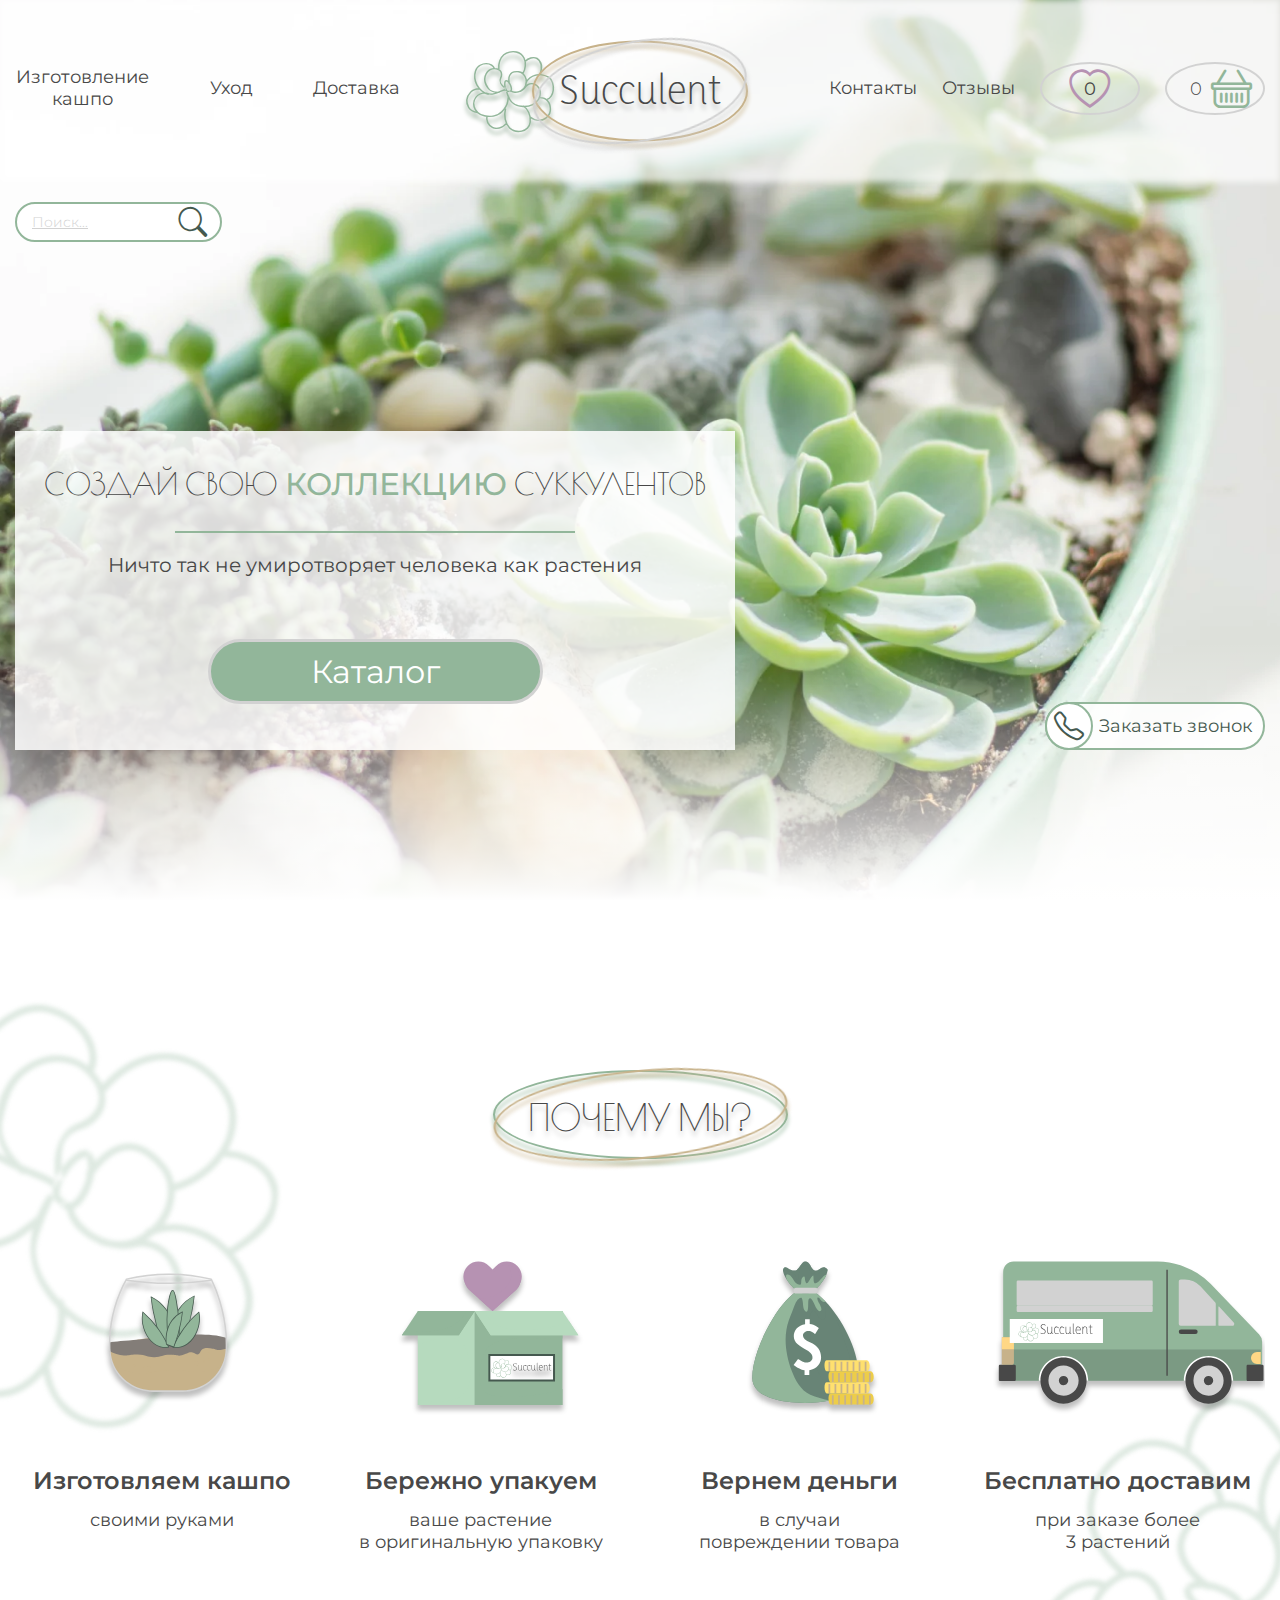
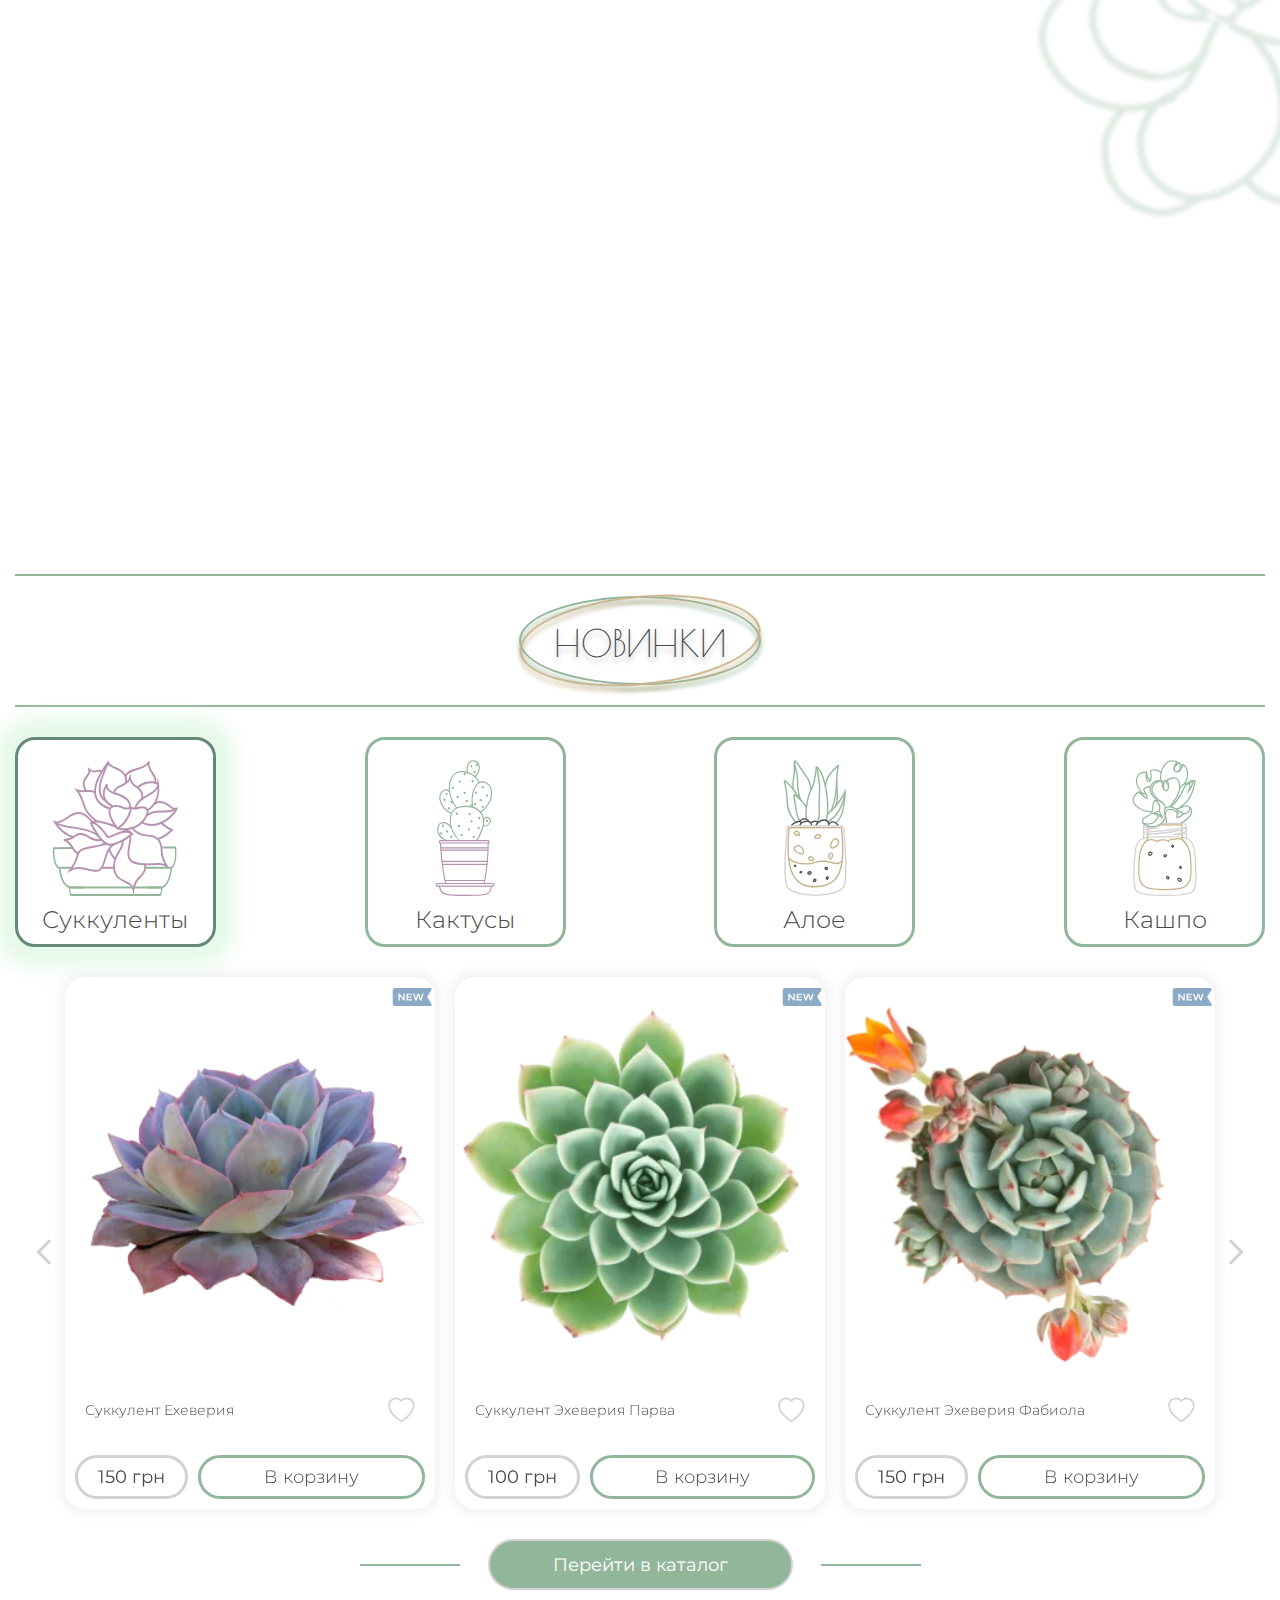
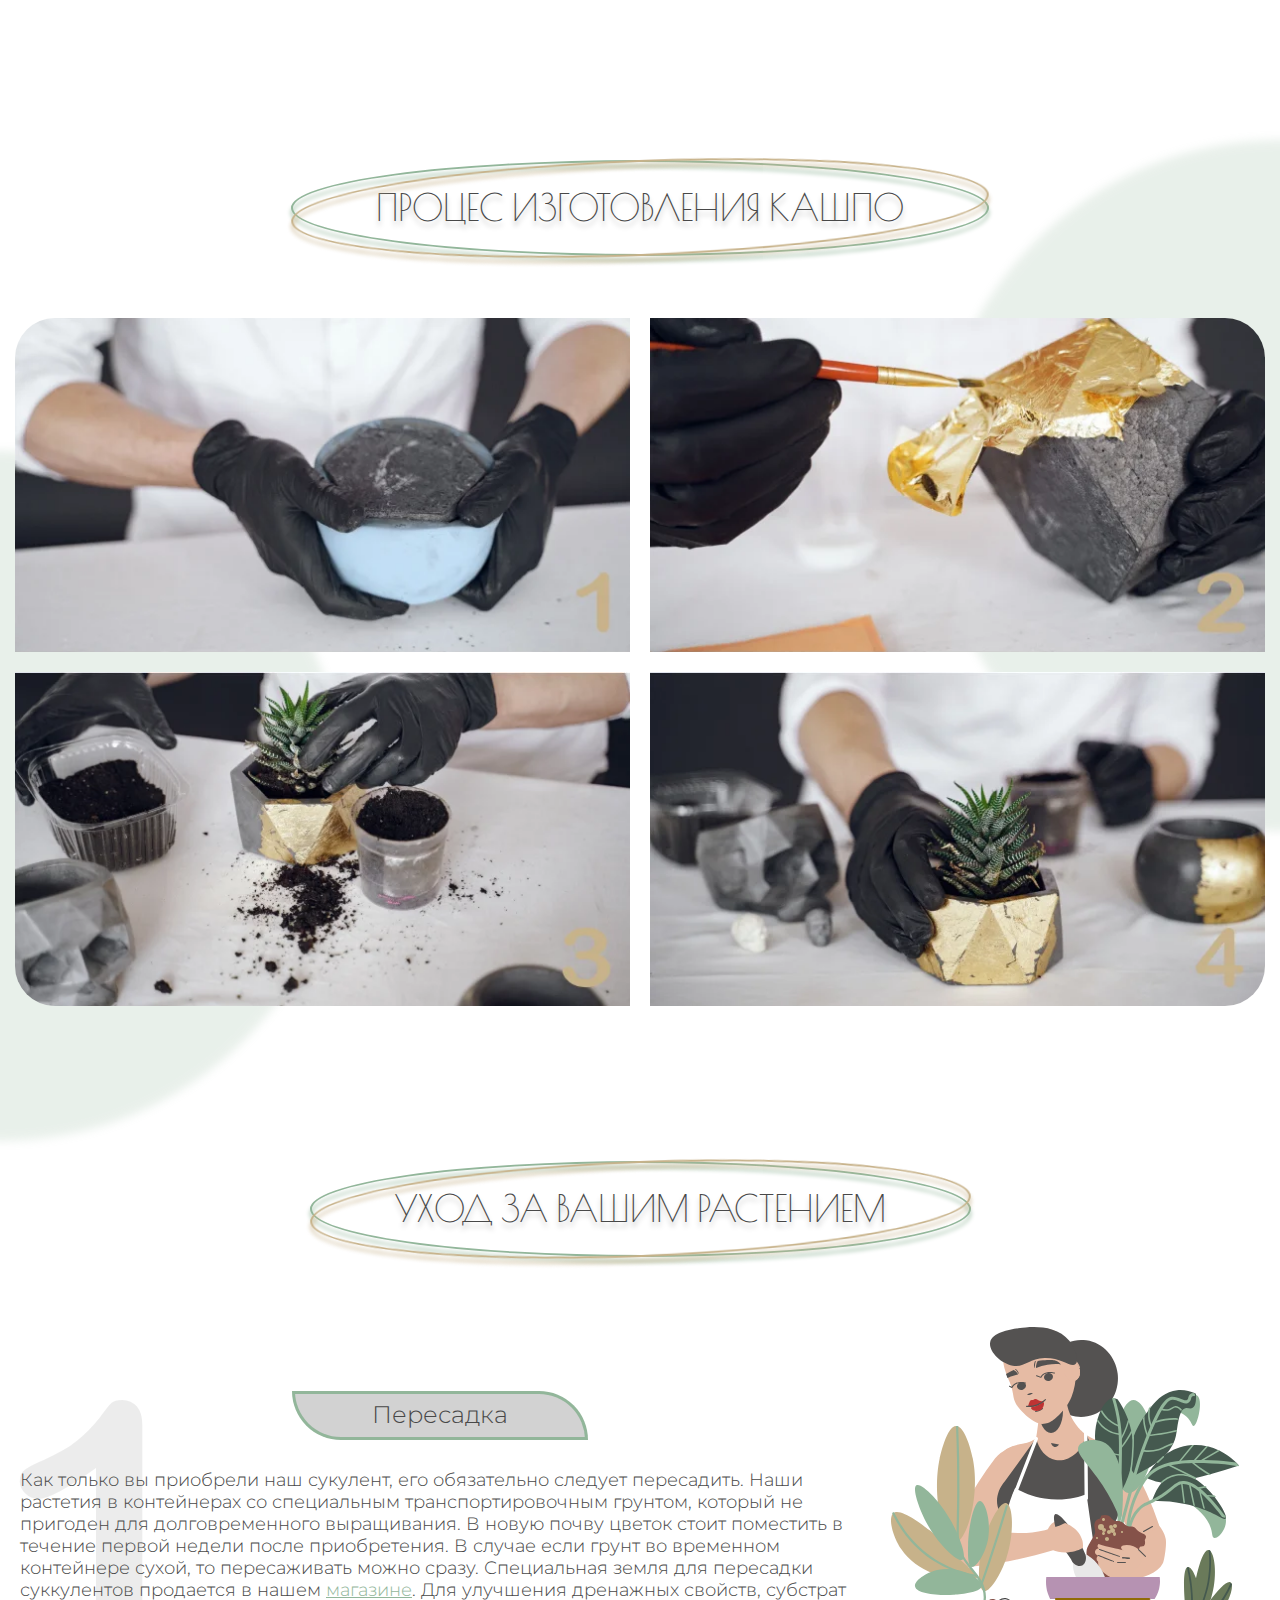
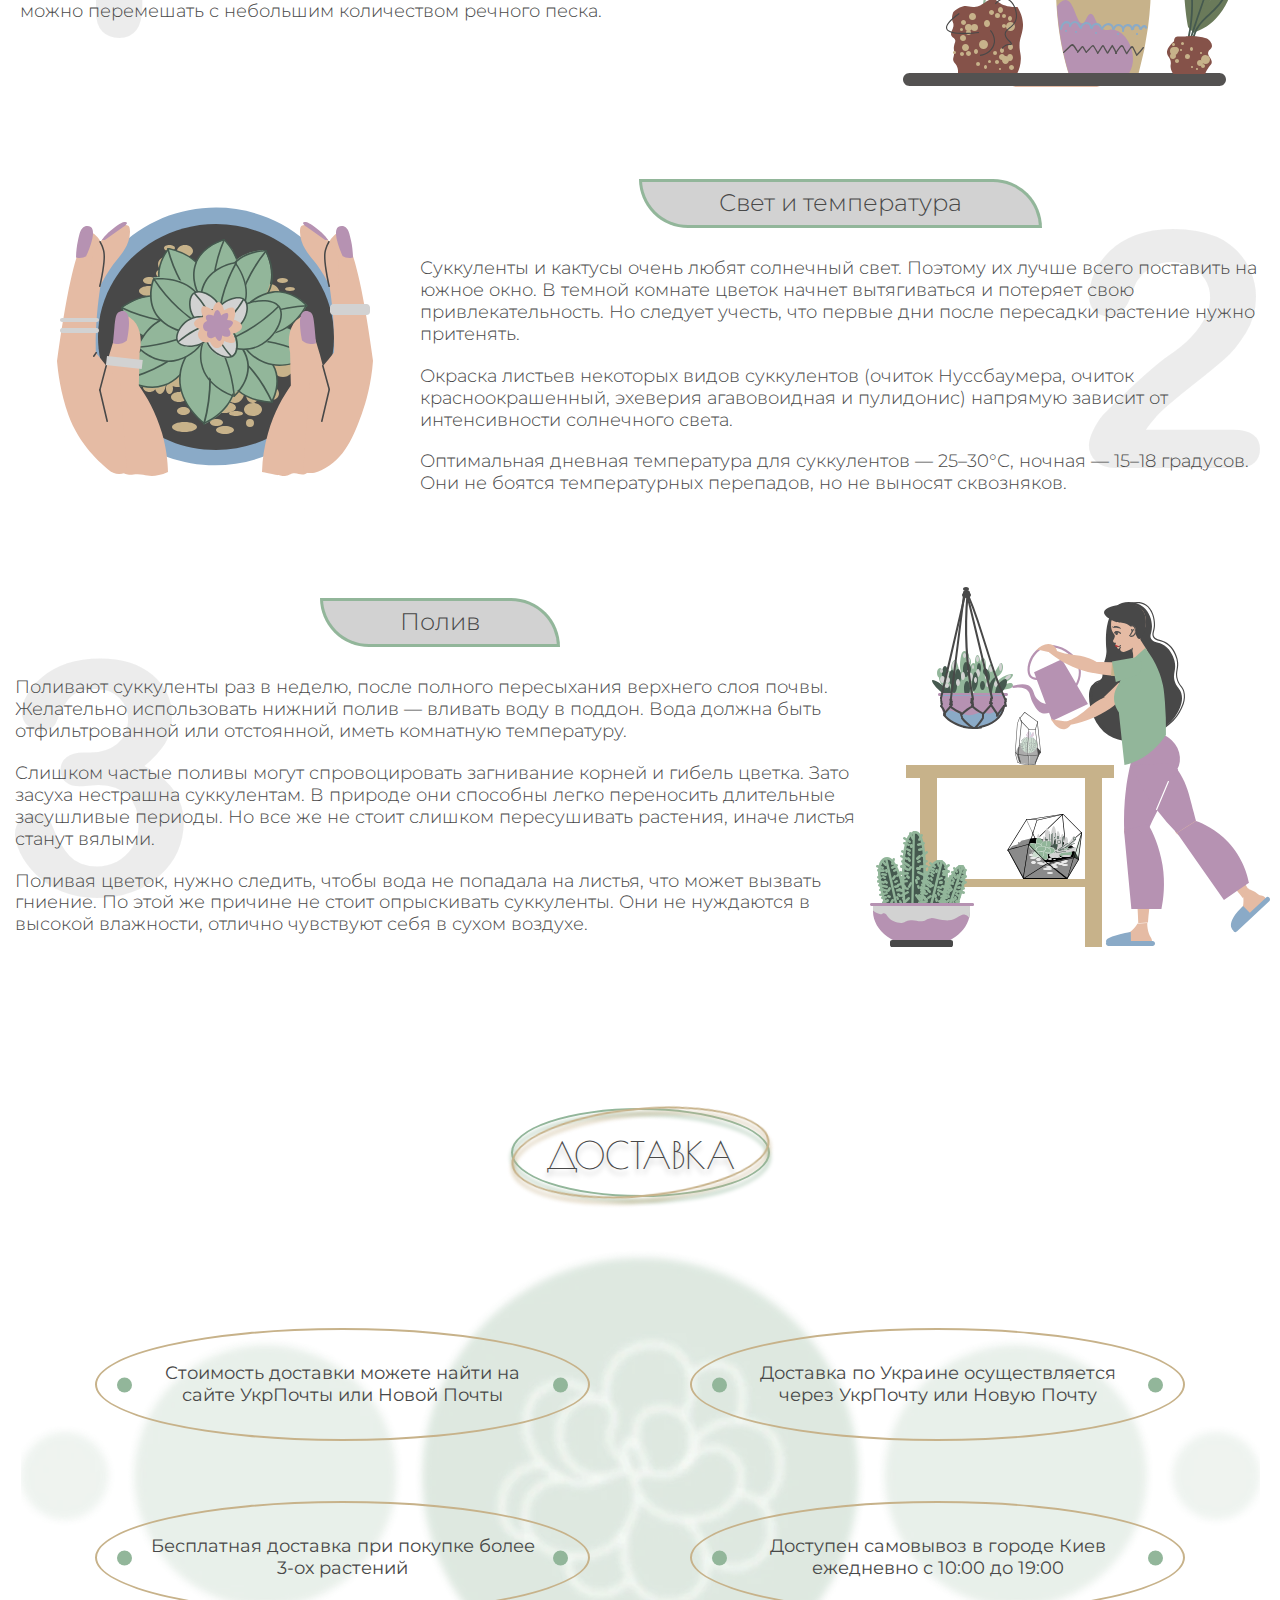
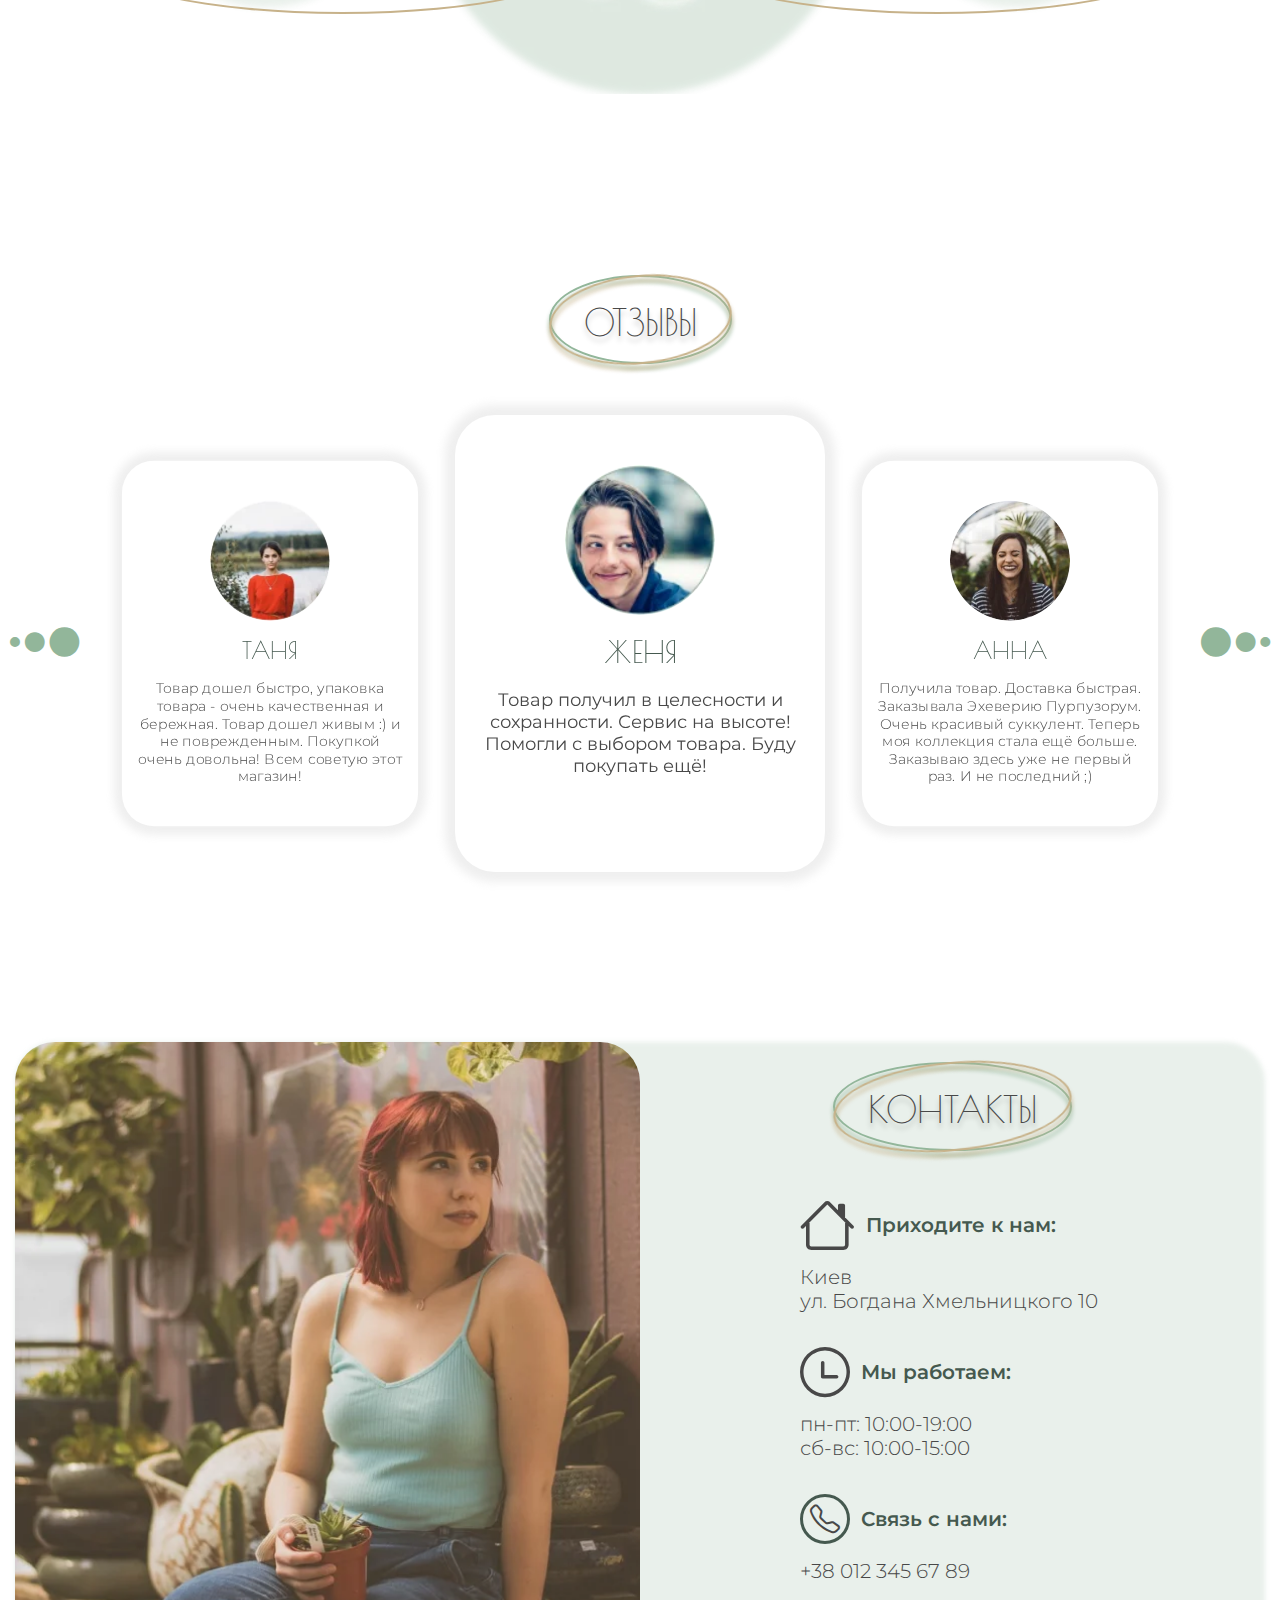
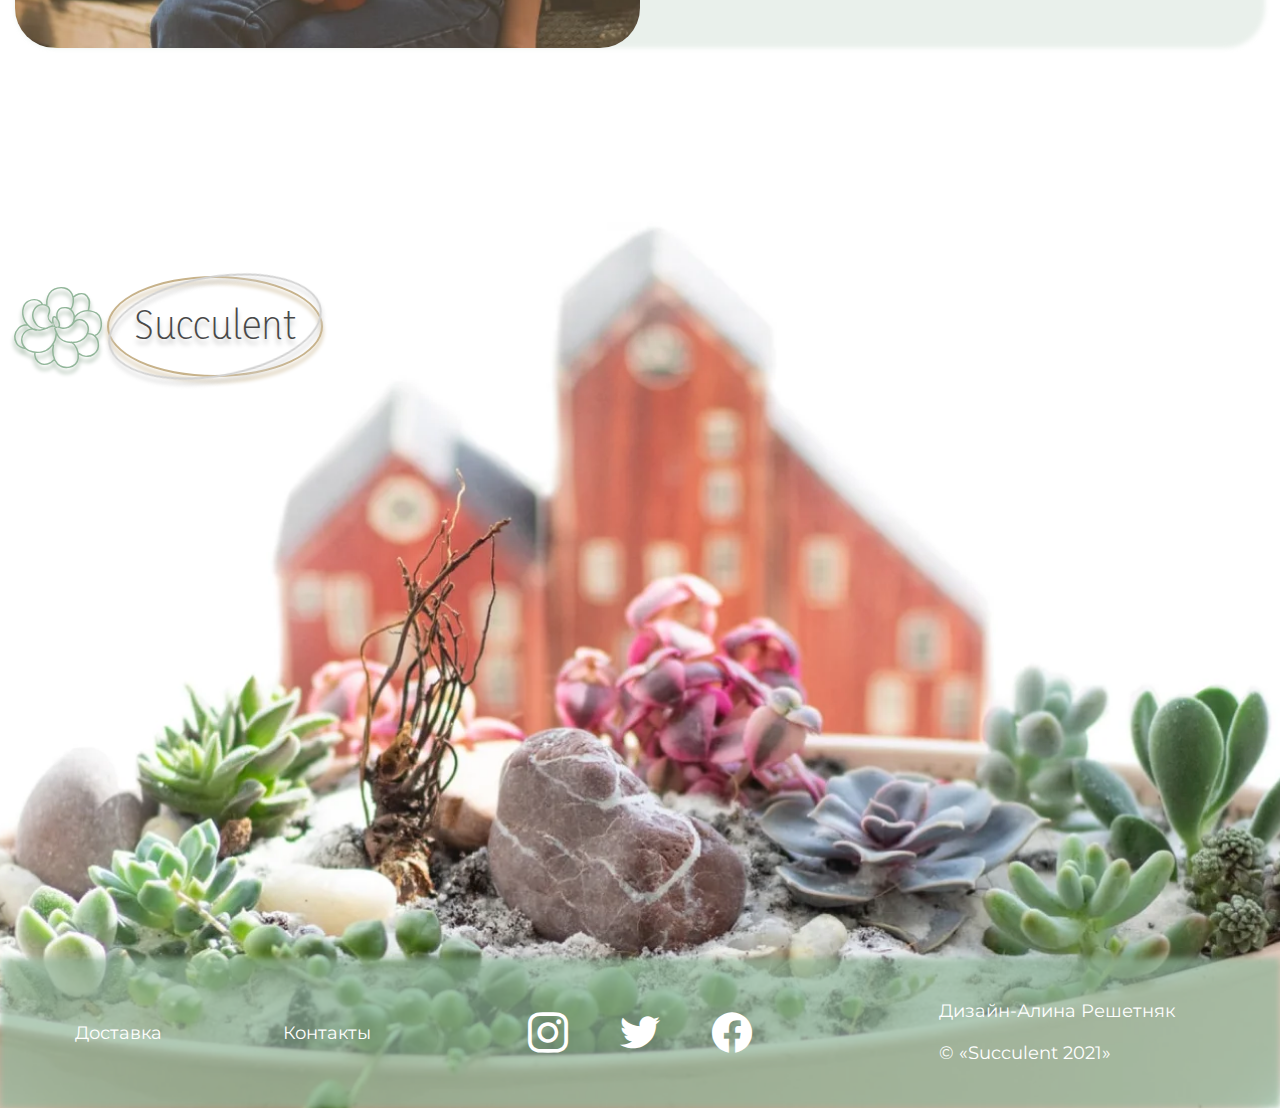
==== commit cfb49cc3: "New" ====
--- a/index.html
+++ b/index.html
@@ -4,7 +4,7 @@
 	<title>Главная</title> 	<meta charset="UTF-8"> 	<meta name="format-detection" content="telephone=no">-	<link rel="stylesheet" href="css/style.min.css?_v=20210823153147">+	<link rel="stylesheet" href="css/style.min.css?_v=20210827141359"> 	<link rel="shortcut icon" href="favicon.ico"> 	<!-- <meta name="robots" content="noindex, nofollow"> --> 	<!-- <meta name="viewport" content="width=device-width, initial-scale=1.0, maximum-scale=1.0, user-scalable=0"> -->@@ -49,7 +49,7 @@
 		<main class="page"> 			<div class="page__mainscreen mainscreen"> 				<div class="mainscreen__image _ibg">-					<picture><source srcset="img/first_screen.webp" type="image/webp"><img src="img/first_screen.jpg?_v=1629721907775" alt="image"></picture>+					<picture><source srcset="img/first_screen.webp" type="image/webp"><img src="img/first_screen.jpg?_v=1630062839309" alt="image"></picture> 				</div> 				<div class="mainscreen__container _container"> 					<div class="mainscreen__main-body">@@ -79,14 +79,14 @@
 					<div class="benefits__row"> 						<div class="benefits__column"> 							<div class="benefits__image _ibg">-								<picture><source srcset="img/benefits/1.svg" type="image/webp"><img src="img/benefits/1.svg?_v=1629721907775" alt="icon"></picture>+								<picture><source srcset="img/benefits/1.svg" type="image/webp"><img src="img/benefits/1.svg?_v=1630062839309" alt="icon"></picture> 							</div> 							<div class="benefits__info">Изготовляем кашпо</div> 							<div class="benefits__subinfo">своими руками</div> 						</div> 						<div class="benefits__column"> 							<div class="benefits__image _ibg">-								<picture><source srcset="img/benefits/2.svg" type="image/webp"><img src="img/benefits/2.svg?_v=1629721907775" alt="icon"></picture>+								<picture><source srcset="img/benefits/2.svg" type="image/webp"><img src="img/benefits/2.svg?_v=1630062839309" alt="icon"></picture> 							</div> 							<div class="benefits__info">Бережно упакуем</div> 							<div class="benefits__subinfo">ваше растение <br>@@ -94,7 +94,7 @@
 						</div> 						<div class="benefits__column"> 							<div class="benefits__image _ibg">-								<picture><source srcset="img/benefits/3.svg" type="image/webp"><img src="img/benefits/3.svg?_v=1629721907775" alt="icon"></picture>+								<picture><source srcset="img/benefits/3.svg" type="image/webp"><img src="img/benefits/3.svg?_v=1630062839309" alt="icon"></picture> 							</div> 							<div class="benefits__info">Вернем деньги</div> 							<div class="benefits__subinfo">в случаи <br>@@ -102,7 +102,7 @@
 						</div> 						<div class="benefits__column"> 							<div class="benefits__image _ibg">-								<picture><source srcset="img/benefits/4.svg" type="image/webp"><img src="img/benefits/4.svg?_v=1629721907775" alt="icon"></picture>+								<picture><source srcset="img/benefits/4.svg" type="image/webp"><img src="img/benefits/4.svg?_v=1630062839309" alt="icon"></picture> 							</div> 							<div class="benefits__info">Бесплатно доставим</div> 							<div class="benefits__subinfo">при заказе более <br>@@ -125,7 +125,7 @@
 								<div class="nav-catalog__column"> 									<div class="nav-catalog__item _tabs-item _active"> 										<div class="nav-catalog__image">-											<picture><source srcset="img/icons/this/catalog/succulent.svg" type="image/webp"><img src="img/icons/this/catalog/succulent.svg?_v=1629721907775" alt="icon"></picture>+											<picture><source srcset="img/icons/this/catalog/succulent.svg" type="image/webp"><img src="img/icons/this/catalog/succulent.svg?_v=1630062839309" alt="icon"></picture> 										</div> 										<div class="nav-catalog__name">Суккуленты</div> 									</div>@@ -133,7 +133,7 @@
 								<div class="nav-catalog__column"> 									<div class="nav-catalog__item _tabs-item"> 										<div class="nav-catalog__image">-											<picture><source srcset="img/icons/this/catalog/cactus.svg" type="image/webp"><img src="img/icons/this/catalog/cactus.svg?_v=1629721907775" alt="icon"></picture>+											<picture><source srcset="img/icons/this/catalog/cactus.svg" type="image/webp"><img src="img/icons/this/catalog/cactus.svg?_v=1630062839309" alt="icon"></picture> 										</div> 										<div class="nav-catalog__name">Кактусы</div> 									</div>@@ -141,7 +141,7 @@
 								<div class="nav-catalog__column"> 									<div class="nav-catalog__item _tabs-item"> 										<div class="nav-catalog__image">-											<picture><source srcset="img/icons/this/catalog/aloe.svg" type="image/webp"><img src="img/icons/this/catalog/aloe.svg?_v=1629721907775" alt="icon"></picture>+											<picture><source srcset="img/icons/this/catalog/aloe.svg" type="image/webp"><img src="img/icons/this/catalog/aloe.svg?_v=1630062839309" alt="icon"></picture> 										</div> 										<div class="nav-catalog__name">Алое</div> 									</div>@@ -149,7 +149,7 @@
 								<div class="nav-catalog__column"> 									<div class="nav-catalog__item _tabs-item"> 										<div class="nav-catalog__image">-											<picture><source srcset="img/icons/this/catalog/cashpo.svg" type="image/webp"><img src="img/icons/this/catalog/cashpo.svg?_v=1629721907775" alt="icon"></picture>+											<picture><source srcset="img/icons/this/catalog/cashpo.svg" type="image/webp"><img src="img/icons/this/catalog/cashpo.svg?_v=1630062839309" alt="icon"></picture> 										</div> 										<div class="nav-catalog__name">Кашпо</div> 									</div>@@ -164,7 +164,7 @@
 													<span class="card-catalog__label card-catalog__label_new"></span> 												</div> 												<a href="#" class="card-catalog__image">-													<picture><source srcset="img/catalog/succulent/img_01.webp" type="image/webp"><img src="img/catalog/succulent/img_01.png?_v=1629721907775" alt="Photo"></picture>+													<picture><source srcset="img/catalog/succulent/img_01.webp" type="image/webp"><img src="img/catalog/succulent/img_01.png?_v=1630062839309" alt="Photo"></picture> 												</a> 												<div class="card-catalog__info"> 													<a href="#" class="card-catalog__name">Суккулент Ехеверия</a>@@ -182,7 +182,7 @@
 													<span class="card-catalog__label card-catalog__label_new"></span> 												</div> 												<a href="#" class="card-catalog__image">-													<picture><source srcset="img/catalog/succulent/img_02.webp" type="image/webp"><img src="img/catalog/succulent/img_02.png?_v=1629721907775" alt="Photo"></picture>+													<picture><source srcset="img/catalog/succulent/img_02.webp" type="image/webp"><img src="img/catalog/succulent/img_02.png?_v=1630062839309" alt="Photo"></picture> 												</a> 												<div class="card-catalog__info"> 													<a href="#" class="card-catalog__name">Суккулент Эхеверия Парва</a>@@ -200,7 +200,7 @@
 													<span class="card-catalog__label card-catalog__label_new"></span> 												</div> 												<a href="#" class="card-catalog__image">-													<picture><source srcset="img/catalog/succulent/img_03.webp" type="image/webp"><img src="img/catalog/succulent/img_03.png?_v=1629721907775" alt="Photo"></picture>+													<picture><source srcset="img/catalog/succulent/img_03.webp" type="image/webp"><img src="img/catalog/succulent/img_03.png?_v=1630062839309" alt="Photo"></picture> 												</a> 												<div class="card-catalog__info"> 													<a href="#" class="card-catalog__name">Суккулент Эхеверия Фабиола</a>@@ -219,7 +219,7 @@
 													<span class="card-catalog__label card-catalog__label_percent"></span> 												</div> 												<a href="#" class="card-catalog__image">-													<picture><source srcset="img/catalog/succulent/img_04.webp" type="image/webp"><img src="img/catalog/succulent/img_04.png?_v=1629721907775" alt="Photo"></picture>+													<picture><source srcset="img/catalog/succulent/img_04.webp" type="image/webp"><img src="img/catalog/succulent/img_04.png?_v=1630062839309" alt="Photo"></picture> 												</a> 												<div class="card-catalog__info"> 													<a href="#" class="card-catalog__name">Суккулент Пахифитум Розовый</a>@@ -236,7 +236,7 @@
 											<div class="tabs-catalog__card card-catalog"> 												<span class="card-catalog__percent"></span> 												<a href="#" class="card-catalog__image">-													<picture><source srcset="img/catalog/succulent/img_05.webp" type="image/webp"><img src="img/catalog/succulent/img_05.png?_v=1629721907775" alt="Photo"></picture>+													<picture><source srcset="img/catalog/succulent/img_05.webp" type="image/webp"><img src="img/catalog/succulent/img_05.png?_v=1630062839309" alt="Photo"></picture> 												</a> 												<div class="card-catalog__info"> 													<a href="#" class="card-catalog__name">Суккулент Ехеверия</a>@@ -252,7 +252,7 @@
 										<div class="tabs-catalog__column swiper-slide"> 											<div class="tabs-catalog__card card-catalog"> 												<a href="#" class="card-catalog__image">-													<picture><source srcset="img/catalog/succulent/img_06.webp" type="image/webp"><img src="img/catalog/succulent/img_06.png?_v=1629721907775" alt="Photo"></picture>+													<picture><source srcset="img/catalog/succulent/img_06.webp" type="image/webp"><img src="img/catalog/succulent/img_06.png?_v=1630062839309" alt="Photo"></picture> 												</a> 												<div class="card-catalog__info"> 													<a href="#" class="card-catalog__name">Суккулент Ехеверия Пурпузорум</a>@@ -267,7 +267,7 @@
 										<div class="tabs-catalog__column swiper-slide"> 											<div class="tabs-catalog__card card-catalog"> 												<a href="#" class="card-catalog__image">-													<picture><source srcset="img/catalog/succulent/img_07.webp" type="image/webp"><img src="img/catalog/succulent/img_07.png?_v=1629721907775" alt="Photo"></picture>+													<picture><source srcset="img/catalog/succulent/img_07.webp" type="image/webp"><img src="img/catalog/succulent/img_07.png?_v=1630062839309" alt="Photo"></picture> 												</a> 												<div class="card-catalog__info"> 													<a href="#" class="card-catalog__name">Суккулент Ехеверия</a>@@ -283,7 +283,7 @@
 											<div class="tabs-catalog__card card-catalog"> 												<span class="card-catalog__percent"></span> 												<a href="#" class="card-catalog__image">-													<picture><source srcset="img/catalog/succulent/img_08.webp" type="image/webp"><img src="img/catalog/succulent/img_08.png?_v=1629721907775" alt="Photo"></picture>+													<picture><source srcset="img/catalog/succulent/img_08.webp" type="image/webp"><img src="img/catalog/succulent/img_08.png?_v=1630062839309" alt="Photo"></picture> 												</a> 												<div class="card-catalog__info"> 													<a href="#" class="card-catalog__name">Суккулент Ехеверия</a>@@ -313,7 +313,7 @@
 													<span class="card-catalog__label card-catalog__label_new"></span> 												</div> 												<a href="#" class="card-catalog__image">-													<picture><source srcset="img/catalog/cactus/img_01.webp" type="image/webp"><img src="img/catalog/cactus/img_01.png?_v=1629721907775" alt="Photo"></picture>+													<picture><source srcset="img/catalog/cactus/img_01.webp" type="image/webp"><img src="img/catalog/cactus/img_01.png?_v=1630062839309" alt="Photo"></picture> 												</a> 												<div class="card-catalog__info"> 													<a href="#" class="card-catalog__name">Кактус</a>@@ -332,7 +332,7 @@
 													<span class="card-catalog__label card-catalog__label_percent"></span> 												</div> 												<a href="#" class="card-catalog__image">-													<picture><source srcset="img/catalog/cactus/img_02.webp" type="image/webp"><img src="img/catalog/cactus/img_02.png?_v=1629721907775" alt="Photo"></picture>+													<picture><source srcset="img/catalog/cactus/img_02.webp" type="image/webp"><img src="img/catalog/cactus/img_02.png?_v=1630062839309" alt="Photo"></picture> 												</a> 												<div class="card-catalog__info"> 													<a href="#" class="card-catalog__name">Кактус</a>@@ -351,7 +351,7 @@
 													<span class="card-catalog__label card-catalog__label_new"></span> 												</div> 												<a href="#" class="card-catalog__image">-													<picture><source srcset="img/catalog/cactus/img_03.webp" type="image/webp"><img src="img/catalog/cactus/img_03.png?_v=1629721907775" alt="Photo"></picture>+													<picture><source srcset="img/catalog/cactus/img_03.webp" type="image/webp"><img src="img/catalog/cactus/img_03.png?_v=1630062839309" alt="Photo"></picture> 												</a> 												<div class="card-catalog__info"> 													<a href="#" class="card-catalog__name">Кактус Микс</a>@@ -369,7 +369,7 @@
 													<span class="card-catalog__label card-catalog__label_new"></span> 												</div> 												<a href="#" class="card-catalog__image">-													<picture><source srcset="img/catalog/cactus/img_04.webp" type="image/webp"><img src="img/catalog/cactus/img_04.png?_v=1629721907775" alt="Photo"></picture>+													<picture><source srcset="img/catalog/cactus/img_04.webp" type="image/webp"><img src="img/catalog/cactus/img_04.png?_v=1630062839309" alt="Photo"></picture> 												</a> 												<div class="card-catalog__info"> 													<a href="#" class="card-catalog__name">Кактус Микс</a>@@ -385,7 +385,7 @@
 											<div class="tabs-catalog__card card-catalog"> 												<span class="card-catalog__percent"></span> 												<a href="#" class="card-catalog__image">-													<picture><source srcset="img/catalog/cactus/img_05.webp" type="image/webp"><img src="img/catalog/cactus/img_05.png?_v=1629721907775" alt="Photo"></picture>+													<picture><source srcset="img/catalog/cactus/img_05.webp" type="image/webp"><img src="img/catalog/cactus/img_05.png?_v=1630062839309" alt="Photo"></picture> 												</a> 												<div class="card-catalog__info"> 													<a href="#" class="card-catalog__name">Кактус Микс</a>@@ -401,7 +401,7 @@
 										<div class="tabs-catalog__column swiper-slide"> 											<div class="tabs-catalog__card card-catalog"> 												<a href="#" class="card-catalog__image">-													<picture><source srcset="img/catalog/cactus/img_06.webp" type="image/webp"><img src="img/catalog/cactus/img_06.png?_v=1629721907775" alt="Photo"></picture>+													<picture><source srcset="img/catalog/cactus/img_06.webp" type="image/webp"><img src="img/catalog/cactus/img_06.png?_v=1630062839309" alt="Photo"></picture> 												</a> 												<div class="card-catalog__info"> 													<a href="#" class="card-catalog__name">Кактус</a>@@ -416,7 +416,7 @@
 										<div class="tabs-catalog__column swiper-slide"> 											<div class="tabs-catalog__card card-catalog"> 												<a href="#" class="card-catalog__image">-													<picture><source srcset="img/catalog/cactus/img_07.webp" type="image/webp"><img src="img/catalog/cactus/img_07.png?_v=1629721907775" alt="Photo"></picture>+													<picture><source srcset="img/catalog/cactus/img_07.webp" type="image/webp"><img src="img/catalog/cactus/img_07.png?_v=1630062839309" alt="Photo"></picture> 												</a> 												<div class="card-catalog__info"> 													<a href="#" class="card-catalog__name">Кактус</a>@@ -432,7 +432,7 @@
 											<div class="tabs-catalog__card card-catalog"> 												<span class="card-catalog__percent"></span> 												<a href="#" class="card-catalog__image">-													<picture><source srcset="img/catalog/cactus/img_08.webp" type="image/webp"><img src="img/catalog/cactus/img_08.png?_v=1629721907775" alt="Photo"></picture>+													<picture><source srcset="img/catalog/cactus/img_08.webp" type="image/webp"><img src="img/catalog/cactus/img_08.png?_v=1630062839309" alt="Photo"></picture> 												</a> 												<div class="card-catalog__info"> 													<a href="#" class="card-catalog__name">Кактус</a>@@ -462,7 +462,7 @@
 													<span class="card-catalog__label card-catalog__label_new"></span> 												</div> 												<a href="#" class="card-catalog__image">-													<picture><source srcset="img/catalog/aloe/img_01.webp" type="image/webp"><img src="img/catalog/aloe/img_01.png?_v=1629721907775" alt="Photo"></picture>+													<picture><source srcset="img/catalog/aloe/img_01.webp" type="image/webp"><img src="img/catalog/aloe/img_01.png?_v=1630062839309" alt="Photo"></picture> 												</a> 												<div class="card-catalog__info"> 													<a href="#" class="card-catalog__name">Алое</a>@@ -481,7 +481,7 @@
 													<span class="card-catalog__label card-catalog__label_percent"></span> 												</div> 												<a href="#" class="card-catalog__image">-													<picture><source srcset="img/catalog/aloe/img_02.webp" type="image/webp"><img src="img/catalog/aloe/img_02.png?_v=1629721907775" alt="Photo"></picture>+													<picture><source srcset="img/catalog/aloe/img_02.webp" type="image/webp"><img src="img/catalog/aloe/img_02.png?_v=1630062839309" alt="Photo"></picture> 												</a> 												<div class="card-catalog__info"> 													<a href="#" class="card-catalog__name">Алое Вера</a>@@ -500,7 +500,7 @@
 													<span class="card-catalog__label card-catalog__label_new"></span> 												</div> 												<a href="#" class="card-catalog__image">-													<picture><source srcset="img/catalog/aloe/img_03.webp" type="image/webp"><img src="img/catalog/aloe/img_03.png?_v=1629721907775" alt="Photo"></picture>+													<picture><source srcset="img/catalog/aloe/img_03.webp" type="image/webp"><img src="img/catalog/aloe/img_03.png?_v=1630062839309" alt="Photo"></picture> 												</a> 												<div class="card-catalog__info"> 													<a href="#" class="card-catalog__name">Алое</a>@@ -518,7 +518,7 @@
 													<span class="card-catalog__label card-catalog__label_new"></span> 												</div> 												<a href="#" class="card-catalog__image">-													<picture><source srcset="img/catalog/aloe/img_04.webp" type="image/webp"><img src="img/catalog/aloe/img_04.png?_v=1629721907775" alt="Photo"></picture>+													<picture><source srcset="img/catalog/aloe/img_04.webp" type="image/webp"><img src="img/catalog/aloe/img_04.png?_v=1630062839309" alt="Photo"></picture> 												</a> 												<div class="card-catalog__info"> 													<a href="#" class="card-catalog__name">Алое</a>@@ -548,7 +548,7 @@
 													<span class="card-catalog__label card-catalog__label_percent"></span> 												</div> 												<a href="#" class="card-catalog__image">-													<picture><source srcset="img/catalog/pots/img_01.webp" type="image/webp"><img src="img/catalog/pots/img_01.png?_v=1629721907775" alt="Photo"></picture>+													<picture><source srcset="img/catalog/pots/img_01.webp" type="image/webp"><img src="img/catalog/pots/img_01.png?_v=1630062839309" alt="Photo"></picture> 												</a> 												<div class="card-catalog__info"> 													<a href="#" class="card-catalog__name">Кашпо Битон</a>@@ -567,7 +567,7 @@
 													<span class="card-catalog__label card-catalog__label_new"></span> 												</div> 												<a href="#" class="card-catalog__image">-													<picture><source srcset="img/catalog/pots/img_02.webp" type="image/webp"><img src="img/catalog/pots/img_02.png?_v=1629721907775" alt="Photo"></picture>+													<picture><source srcset="img/catalog/pots/img_02.webp" type="image/webp"><img src="img/catalog/pots/img_02.png?_v=1630062839309" alt="Photo"></picture> 												</a> 												<div class="card-catalog__info"> 													<a href="#" class="card-catalog__name">Кашпо Битон (черный, белий)</a>@@ -586,7 +586,7 @@
 													<span class="card-catalog__label card-catalog__label_percent"></span> 												</div> 												<a href="#" class="card-catalog__image">-													<picture><source srcset="img/catalog/pots/img_03.webp" type="image/webp"><img src="img/catalog/pots/img_03.png?_v=1629721907775" alt="Photo"></picture>+													<picture><source srcset="img/catalog/pots/img_03.webp" type="image/webp"><img src="img/catalog/pots/img_03.png?_v=1630062839309" alt="Photo"></picture> 												</a> 												<div class="card-catalog__info"> 													<a href="#" class="card-catalog__name">Кашпо Метал (золото) </a>@@ -605,7 +605,7 @@
 													<span class="card-catalog__label card-catalog__label_new"></span> 												</div> 												<a href="#" class="card-catalog__image">-													<picture><source srcset="img/catalog/pots/img_04.webp" type="image/webp"><img src="img/catalog/pots/img_04.png?_v=1629721907775" alt="Photo"></picture>+													<picture><source srcset="img/catalog/pots/img_04.webp" type="image/webp"><img src="img/catalog/pots/img_04.png?_v=1630062839309" alt="Photo"></picture> 												</a> 												<div class="card-catalog__info"> 													<a href="#" class="card-catalog__name">Кашпо Битон композиция</a>@@ -621,7 +621,7 @@
 											<div class="tabs-catalog__card card-catalog"> 												<span class="card-catalog__percent"></span> 												<a href="#" class="card-catalog__image">-													<picture><source srcset="img/catalog/pots/img_05.webp" type="image/webp"><img src="img/catalog/pots/img_05.png?_v=1629721907775" alt="Photo"></picture>+													<picture><source srcset="img/catalog/pots/img_05.webp" type="image/webp"><img src="img/catalog/pots/img_05.png?_v=1630062839309" alt="Photo"></picture> 												</a> 												<div class="card-catalog__info"> 													<a href="#" class="card-catalog__name">Кашпо Битон (дерево)</a>@@ -637,7 +637,7 @@
 										<div class="tabs-catalog__column swiper-slide"> 											<div class="tabs-catalog__card card-catalog"> 												<a href="#" class="card-catalog__image">-													<picture><source srcset="img/catalog/pots/img_06.webp" type="image/webp"><img src="img/catalog/pots/img_06.png?_v=1629721907775" alt="Photo"></picture>+													<picture><source srcset="img/catalog/pots/img_06.webp" type="image/webp"><img src="img/catalog/pots/img_06.png?_v=1630062839309" alt="Photo"></picture> 												</a> 												<div class="card-catalog__info"> 													<a href="#" class="card-catalog__name">Кашпо Скло</a>@@ -653,7 +653,7 @@
 											<div class="tabs-catalog__card card-catalog"> 												<span class="card-catalog__percent"></span> 												<a href="#" class="card-catalog__image">-													<picture><source srcset="img/catalog/pots/img_07.webp" type="image/webp"><img src="img/catalog/pots/img_07.png?_v=1629721907775" alt="Photo"></picture>+													<picture><source srcset="img/catalog/pots/img_07.webp" type="image/webp"><img src="img/catalog/pots/img_07.png?_v=1630062839309" alt="Photo"></picture> 												</a> 												<div class="card-catalog__info"> 													<a href="#" class="card-catalog__name">Кашпо Скло (подвесные)</a>@@ -670,7 +670,7 @@
 											<div class="tabs-catalog__card card-catalog"> 												<span class="card-catalog__percent"></span> 												<a href="#" class="card-catalog__image">-													<picture><source srcset="img/catalog/pots/img_08.webp" type="image/webp"><img src="img/catalog/pots/img_08.png?_v=1629721907775" alt="Photo"></picture>+													<picture><source srcset="img/catalog/pots/img_08.webp" type="image/webp"><img src="img/catalog/pots/img_08.png?_v=1630062839309" alt="Photo"></picture> 												</a> 												<div class="card-catalog__info"> 													<a href="#" class="card-catalog__name">Кашпо Скло Микс</a>@@ -694,7 +694,7 @@
 								</div> 							</div> 							<div class="catalog__bottom-block">-								<a href="#" class="catalog__link-catalog button">Перейти в каталог</a>+								<a href="catalog.html" class="catalog__link-catalog button btn-b-a">Перейти в каталог</a> 							</div> 						</div> 					</div>@@ -708,22 +708,22 @@
 					<div class="process__row"> 						<div class="process__column"> 							<div class="process__image process__image_1 _ibg">-								<picture><source srcset="img/process/1.webp" type="image/webp"><img src="img/process/1.jpg?_v=1629721907775" alt="photo"></picture>+								<picture><source srcset="img/process/1.webp" type="image/webp"><img src="img/process/1.jpg?_v=1630062839309" alt="photo"></picture> 							</div> 						</div> 						<div class="process__column"> 							<div class="process__image process__image_2 _ibg">-								<picture><source srcset="img/process/2.webp" type="image/webp"><img src="img/process/2.jpg?_v=1629721907775" alt="photo"></picture>+								<picture><source srcset="img/process/2.webp" type="image/webp"><img src="img/process/2.jpg?_v=1630062839309" alt="photo"></picture> 							</div> 						</div> 						<div class="process__column"> 							<div class="process__image process__image_3 _ibg">-								<picture><source srcset="img/process/3.webp" type="image/webp"><img src="img/process/3.jpg?_v=1629721907775" alt="photo"></picture>+								<picture><source srcset="img/process/3.webp" type="image/webp"><img src="img/process/3.jpg?_v=1630062839309" alt="photo"></picture> 							</div> 						</div> 						<div class="process__column"> 							<div class="process__image process__image_4 _ibg">-								<picture><source srcset="img/process/4.webp" type="image/webp"><img src="img/process/4.jpg?_v=1629721907775" alt="photo"></picture>+								<picture><source srcset="img/process/4.webp" type="image/webp"><img src="img/process/4.jpg?_v=1630062839309" alt="photo"></picture> 							</div> 						</div> 					</div>@@ -759,7 +759,7 @@
 									class="caring__number caring__number_1 _icon-one"></span> 							</div> 							<div data-da=".caring__text_1,767.98,0" class="caring__image _ibg">-								<picture><source srcset="img/caring/1.svg" type="image/webp"><img src="img/caring/1.svg?_v=1629721907775" alt="image"></picture>+								<picture><source srcset="img/caring/1.svg" type="image/webp"><img src="img/caring/1.svg?_v=1630062839309" alt="image"></picture> 							</div> 						</div> 						<div class="caring__column caring__column_rev">@@ -792,7 +792,7 @@
 									class="caring__number caring__number_2 _icon-two"></span> 							</div> 							<div data-da=".caring__text_2,767.98,0" class="caring__image _ibg">-								<picture><source srcset="img/caring/2.svg" type="image/webp"><img src="img/caring/2.svg?_v=1629721907775" alt="image"></picture>+								<picture><source srcset="img/caring/2.svg" type="image/webp"><img src="img/caring/2.svg?_v=1630062839309" alt="image"></picture> 							</div> 						</div> 						<div class="caring__column">@@ -822,7 +822,7 @@
 									class="caring__number caring__number_3 _icon-three"></span> 							</div> 							<div data-da=".caring__text_3,767.98,0" class="caring__image _ibg">-								<picture><source srcset="img/caring/3.svg" type="image/webp"><img src="img/caring/3.svg?_v=1629721907775" alt="image"></picture>+								<picture><source srcset="img/caring/3.svg" type="image/webp"><img src="img/caring/3.svg?_v=1630062839309" alt="image"></picture> 							</div> 						</div> 					</div>@@ -876,7 +876,7 @@
 						<div class="slider-reviews__slide swiper-slide"> 							<div class="slider-reviews__body"> 								<div class="slider-reviews__avatar">-									<picture><source srcset="img/reviews/avatar_01.webp" type="image/webp"><img src="img/reviews/avatar_01.jpg?_v=1629721907775" alt="Avatar"></picture>+									<picture><source srcset="img/reviews/avatar_01.webp" type="image/webp"><img src="img/reviews/avatar_01.jpg?_v=1630062839309" alt="Avatar"></picture> 								</div> 								<div class="slider-reviews__name">Женя</div> 								<div class="slider-reviews__text">Товар получил в целесности и сохранности. Сервис на высоте! Помогли с выбором товара. Буду покупать ещё!</div>@@ -885,7 +885,7 @@
 						<div class="slider-reviews__slide swiper-slide"> 							<div class="slider-reviews__body"> 								<div class="slider-reviews__avatar">-									<picture><source srcset="img/reviews/avatar_02.webp" type="image/webp"><img src="img/reviews/avatar_02.jpg?_v=1629721907775" alt="Avatar"></picture>+									<picture><source srcset="img/reviews/avatar_02.webp" type="image/webp"><img src="img/reviews/avatar_02.jpg?_v=1630062839309" alt="Avatar"></picture> 								</div> 								<div class="slider-reviews__name">Анна</div> 								<div class="slider-reviews__text">Получила товар. Доставка быстрая. Заказывала Эхеверию Пурпузорум. Очень красивый суккулент. Теперь моя коллекция стала ещё больше. Заказываю здесь уже не первый раз. И не последний ;)</div>@@ -894,7 +894,7 @@
 						<div class="slider-reviews__slide swiper-slide"> 							<div class="slider-reviews__body"> 								<div class="slider-reviews__avatar">-									<picture><source srcset="img/reviews/avatar_03.webp" type="image/webp"><img src="img/reviews/avatar_03.jpg?_v=1629721907775" alt="Avatar"></picture>+									<picture><source srcset="img/reviews/avatar_03.webp" type="image/webp"><img src="img/reviews/avatar_03.jpg?_v=1630062839309" alt="Avatar"></picture> 								</div> 								<div class="slider-reviews__name">Таня</div> 								<div class="slider-reviews__text">Товар дошел быстро, упаковка товара - очень качественная и бережная. Товар дошел живым :) и не поврежденным. Покупкой очень довольна! Всем советую этот магазин!</div>@@ -909,7 +909,7 @@
 					<div class="contacts__row"> 						<div class="contacts__column contacts__column_left"> 							<div data-da=".contacts__column_right,767.98,1" class="contacts__image">-								<picture><source srcset="img/contacts/main-img.webp" type="image/webp"><img src="img/contacts/main-img.jpg?_v=1629721907775" alt="image"></picture>+								<picture><source srcset="img/contacts/main-img.webp" type="image/webp"><img src="img/contacts/main-img.jpg?_v=1630062839309" alt="image"></picture> 							</div> 						</div> 						<div class="contacts__column contacts__column_right">@@ -936,7 +936,7 @@
 		</main> 		<footer class="footer"> 	<div class="footer__main-image _ibg">-		<picture><source srcset="img/footer_bg.webp" type="image/webp"><img src="img/footer_bg.jpg?_v=1629721907775" alt="image"></picture>+		<picture><source srcset="img/footer_bg.webp" type="image/webp"><img src="img/footer_bg.jpg?_v=1630062839309" alt="image"></picture> 	</div> 	<div class="footer__logo-block"> 		<div class="footer__container-logo _container">@@ -997,8 +997,8 @@
  	<!-- Swiper --> <!-- <script src="https://unpkg.com/swiper/swiper-bundle.min.js"></script> -->-<script src="js/vendors.min.js?_v=20210823153147"></script>-<script src="js/app.min.js?_v=20210823153147"></script>+<script src="js/vendors.min.js?_v=20210827141359"></script>+<script src="js/app.min.js?_v=20210827141359"></script> </body>  </html>--- a/css/style.min.css
+++ b/css/style.min.css
@@ -1 +1 @@
-@charset "UTF-8";@import url(https://fonts.googleapis.com/css?family=Montserrat:300,regular,500,600&display=swap&subset=cyrillic-ext);@import url(https://fonts.googleapis.com/css?family=Poiret+One:regular&display=swap&subset=cyrillic-ext);@font-face{font-family:yaldevi;font-display:swap;src:url(../fonts/yaldevi.woff2) format("woff2"),url(../fonts/yaldevi.woff) format("woff");font-weight:400;font-style:normal}@font-face{font-family:icomoon;src:url(../fonts/icomoon.eot?g0yiih);src:url(../fonts/icomoon.eot?g0yiih#iefix) format("embedded-opentype"),url(../fonts/icomoon.ttf?g0yiih) format("truetype"),url(../fonts/icomoon.woff?g0yiih) format("woff"),url(../fonts/icomoon.svg?g0yiih#icomoon) format("svg");font-weight:400;font-style:normal;font-display:block}[class*=" _icon-"],[class^=_icon-]{font-family:icomoon!important;speak:never;font-style:normal;font-weight:400;font-variant:normal;text-transform:none;line-height:1;-webkit-font-smoothing:antialiased;-moz-osx-font-smoothing:grayscale}._icon-one:before{content:""}._icon-three:before{content:""}._icon-two:before{content:""}._icon-aroow-right:before{content:""}._icon-aroow-right-crumbs:after{content:""}._icon-contacts-clock:before{content:""}._icon-contacts-house:before{content:""}._icon-facebook:before{content:""}._icon-instagram:before{content:""}._icon-twitter:before{content:""}._icon-arrow-decor-left:before{content:""}._icon-arrow-decor-right:before{content:""}._icon-card:after{content:""}._icon-heart:before{content:""}._icon-logo-decor:before{content:""}._icon-phone:before{content:""}._icon-search:before{content:""}*{padding:0;margin:0;border:0}*,:after,:before{-webkit-box-sizing:border-box;box-sizing:border-box}aside,footer,header,nav,section{display:block}html{font-size:18px}body,html{height:100%;min-width:320px}body{line-height:1;font-family:Montserrat;-ms-text-size-adjust:100%;-moz-text-size-adjust:100%;-webkit-text-size-adjust:100%}button,input,textarea{font-family:Montserrat;font-size:inherit}input::-ms-clear{display:none}button{cursor:pointer;background-color:inherit}button::-moz-focus-inner{padding:0;border:0}a,a:visited{text-decoration:none}a:hover{text-decoration:none}ul li{list-style:none}img{vertical-align:top}h1,h2,h3,h4,h5,h6{font-weight:inherit;font-size:inherit}body{color:#484848;background-color:#fff}body._lock{overflow:hidden}.wrapper{width:100%;min-height:100%;overflow:hidden;display:-webkit-box;display:-ms-flexbox;display:flex;-webkit-box-orient:vertical;-webkit-box-direction:normal;-ms-flex-direction:column;flex-direction:column}._container{max-width:1290px;padding:0 15px;margin:0 auto}._container-big{max-width:1734px;padding:0 15px;margin:0 auto}.button{display:-webkit-inline-box;display:-ms-inline-flexbox;display:inline-flex;-webkit-box-pack:center;-ms-flex-pack:center;justify-content:center;-webkit-box-align:center;-ms-flex-align:center;align-items:center;background-color:#92b69a;border:2px solid #d2d2d2;border-radius:66px;padding:0 0;-webkit-transition:border-color .2s ease 0s,background-color .2s ease 0s;-o-transition:border-color .2s ease 0s,background-color .2s ease 0s;transition:border-color .2s ease 0s,background-color .2s ease 0s}.button._fw{width:100%}.select{position:relative}.select__item{position:relative}.select__title{color:#000;border:1px solid #d9d9d9;background-color:#fff;cursor:pointer;border-radius:4px}.select__value{display:-webkit-box;display:-ms-flexbox;display:flex;font-size:14px;height:30px;padding:0 15px;-webkit-box-align:center;-ms-flex-align:center;align-items:center;-webkit-box-pack:justify;-ms-flex-pack:justify;justify-content:space-between;-webkit-box-orient:horizontal;-webkit-box-direction:reverse;-ms-flex-direction:row-reverse;flex-direction:row-reverse}.select__value span{height:1em;overflow:hidden;display:-webkit-box;-webkit-line-clamp:1;-webkit-box-orient:vertical}.select__value:before{content:"";display:inline-block;-webkit-transition:all .3s ease 0s;-o-transition:all .3s ease 0s;transition:all .3s ease 0s;width:11px;height:7px;background:url(../img/icons/select.svg) center/100% no-repeat}.select__input{width:100%;background-color:transparent;height:100%}.select__options{color:#000;position:absolute;top:29px;border-radius:0 0 4px 4px;min-width:100%;left:0;background-color:#fff;border-top:0;border:1px solid #d9d9d9;border-top:0;font-size:14px;padding:10px 0 5px 0}.select__option{cursor:pointer;padding:5px 15px;margin:0}.select._active{z-index:5}.select._active .select__value:before{-webkit-transform:rotate(-180deg);-ms-transform:rotate(-180deg);transform:rotate(-180deg)}.select._active .select__options{display:block}input[type=email],input[type=tel],input[type=text],textarea{-webkit-appearance:none;-moz-appearance:none;appearance:none}input[type=email]:focus,input[type=tel]:focus,input[type=text]:focus,textarea:focus{outline:0}.input{border-radius:53px;border:2px solid #92b69a;width:207px;height:40px;display:block;padding:0 15px;-webkit-transition:border-color .2s ease,-webkit-box-shadow .2s ease;transition:border-color .2s ease,-webkit-box-shadow .2s ease;-o-transition:box-shadow .2s ease,border-color .2s ease;transition:box-shadow .2s ease,border-color .2s ease;transition:box-shadow .2s ease,border-color .2s ease,-webkit-box-shadow .2s ease}.input:focus{-webkit-box-shadow:0 6px 15px rgba(134,163,140,.6);box-shadow:0 6px 15px rgba(134,163,140,.6)}.input._error{border-color:#e40000}textarea.input{resize:none;padding:0 0}.checkbox{position:relative}.checkbox__input{position:absolute;width:0;height:0;opacity:0;visibility:hidden}.checkbox__input:checked+.checkbox__text:before{background:#fff url(../img/icons/check.svg) center no-repeat}.checkbox__text{display:-webkit-inline-box;display:-ms-inline-flexbox;display:inline-flex;-webkit-box-align:center;-ms-flex-align:center;align-items:center;position:relative;font-size:16px;color:#fff;letter-spacing:-.3px;line-height:calc(20 / 16);cursor:pointer}.checkbox__text:before{content:"";-ms-flex-item-align:start;align-self:flex-start;margin:0 14px 0 0;-webkit-box-flex:0;-ms-flex:0 0 20px;flex:0 0 20px;left:0;top:0;width:20px;height:18px;background:#fff;border:1px solid #a7a9ac}.checkbox a{color:#fff;text-decoration:underline}.checkbox._error .checkbox__text:before{border:1px solid #ee1212}.options{display:-webkit-box;display:-ms-flexbox;display:flex;-webkit-box-orient:vertical;-webkit-box-direction:normal;-ms-flex-direction:column;flex-direction:column;-webkit-box-align:start;-ms-flex-align:start;align-items:flex-start}.options__item{position:relative;cursor:pointer}.options__input{position:absolute;width:0;height:0;opacity:0;left:0;top:0;visibility:hidden}.options__input:checked+.options__text:after{-webkit-transform:scale(1);-ms-transform:scale(1);transform:scale(1)}.options__text{display:-webkit-inline-box;display:-ms-inline-flexbox;display:inline-flex;-webkit-box-align:center;-ms-flex-align:center;align-items:center;position:relative;font-size:16px;color:#fff;letter-spacing:-.3px;line-height:calc(20 / 16)}.options__text:before{content:"";-ms-flex-item-align:start;align-self:flex-start;margin:0 14px 0 0;-webkit-box-flex:0;-ms-flex:0 0 20px;flex:0 0 20px;left:0;top:0;border-radius:50%;width:20px;height:18px;background:#fff;border:1px solid #a7a9ac}.options__text:after{content:"";-webkit-transition:all .3s ease 0s;-o-transition:all .3s ease 0s;transition:all .3s ease 0s;-webkit-transform:scale(0);-ms-transform:scale(0);transform:scale(0);width:10px;height:10px;border-radius:50%;background-color:#77243a;position:absolute;left:5px;top:4px}.rating{display:-webkit-box;display:-ms-flexbox;display:flex;-webkit-box-align:end;-ms-flex-align:end;align-items:flex-end;font-size:40px;line-height:.75;-webkit-transition:opacity .3s ease 0s;-o-transition:opacity .3s ease 0s;transition:opacity .3s ease 0s}.rating.rating_sending{opacity:.2}.rating.rating_set .rating__active,.rating.rating_set .rating__item{cursor:pointer}.rating__body{position:relative}.rating__body::before{content:"★★★★★";display:block}.rating__active{position:absolute;width:0%;height:100%;top:0;left:0;overflow:hidden}.rating__active::before{content:"★★★★★";position:absolute;width:100%;height:100%;top:0;left:0;color:#ffd300}.rating__items{display:-webkit-box;display:-ms-flexbox;display:flex;position:absolute;width:100%;height:100%;top:0;left:0}.rating__item{-webkit-box-flex:0;-ms-flex:0 0 20%;flex:0 0 20%;height:100%;opacity:0}.rating__value{font-size:50%;line-height:1;padding:0 0 0 10px}.quantity{width:125px;height:40px;border-radius:66px;display:-webkit-box;display:-ms-flexbox;display:flex;border:3px solid #d2d2d2;background-color:#fff}.quantity__button{-webkit-box-flex:0;-ms-flex:0 0 44px;flex:0 0 44px;position:relative;cursor:pointer}.quantity__button::after,.quantity__button::before{content:"";position:absolute;top:50%;left:50%;-webkit-transition:all .3s ease 0s;-o-transition:all .3s ease 0s;transition:all .3s ease 0s;margin:0 0 0 -8px;background-color:#484848;width:16px;height:2px}.quantity__button_plus::before{-webkit-transform:rotate(-90deg);-ms-transform:rotate(-90deg);transform:rotate(-90deg)}.quantity__input{-webkit-box-flex:1;-ms-flex:1 1 auto;flex:1 1 auto}.quantity__input input{height:100%;color:#484848;font-weight:300;width:100%;text-align:center}.row:after{display:block;content:"";clear:both}.rub:after{content:"₽"}ol.counter{list-style-type:none;counter-reset:item}ol.counter li{position:relative;padding:0 0 0 45px}ol.counter li:before{counter-increment:item;content:counter(item);position:absolute;left:0;top:0;color:#818181;font-size:14px;font-weight:700;text-align:center;line-height:26px;border-radius:50%;width:28px;height:28px;border:1px solid #4274bb}.ellipsis{display:block;overflow:hidden;width:100%;white-space:nowrap;-o-text-overflow:ellipsis;text-overflow:ellipsis}.es{overflow:hidden;white-space:nowrap;-o-text-overflow:ellipsis;text-overflow:ellipsis}.table{display:table;font-size:0;width:100%}.trow{display:table-row}.cell{display:table-cell}.cell.full{width:100%}._ibg{position:relative}._ibg img{position:absolute;width:100%;height:100%;top:0;left:0;-o-object-fit:cover;object-fit:cover}body.ie ._ibg{background-position:center;background-size:cover;background-repeat:no-repeat}body.ie ._ibg img{width:0;height:0;opacity:0;visibility:hidden}._video{position:relative;overflow:hidden;height:0;padding-bottom:56.25%}._video embed,._video iframe,._video object,._video video{position:absolute;top:0;left:0;width:100%;height:100%}.videobg embed,.videobg iframe,.videobg object,.videobg video{position:fixed;top:50%;left:50%;min-width:100%;min-height:100%;width:auto;height:auto;z-index:-100;-webkit-transform:translateX(-50%) translateY(-50%);-ms-transform:translateX(-50%) translateY(-50%);transform:translateX(-50%) translateY(-50%);background-size:cover}._more-content{-webkit-transition:all .3s ease 0s;-o-transition:all .3s ease 0s;transition:all .3s ease 0s;overflow:hidden}._more-link{cursor:pointer}._more-link span{font-style:normal}._more-link span:first-child{display:block}._more-link span:last-child{display:none}._more-link._active span{font-style:normal}._more-link._active span:first-child{display:none}._more-link._active span:last-child{display:block}#map{background:url(../img/icons/loading.gif) center/50px no-repeat}._swiper{overflow:hidden}._swiper .swiper-wrapper{width:100%;height:100%;-webkit-box-sizing:content-box;box-sizing:content-box;display:-webkit-box;display:-ms-flexbox;display:flex;position:relative}._swiper.swiper-container-vertical .swiper-wrapper{-webkit-box-orient:vertical;-webkit-box-direction:normal;-ms-flex-direction:column;flex-direction:column}._swiper.swiper-container-autoheight .swiper-wrapper{-webkit-box-align:start;-ms-flex-align:start;align-items:flex-start}._swiper.swiper-container-multirow .swiper-wrapper{-webkit-box-orient:vertical;-webkit-box-direction:normal;-ms-flex-direction:column;flex-direction:column;-ms-flex-wrap:wrap;flex-wrap:wrap}.swiper-container-initialized .swiper-slide{-ms-flex-negative:0;flex-shrink:0}.swiper-container-android .swiper-slide,.swiper-container-android .swiper-wrapper{-webkit-transform:translate3d(0,0,0);transform:translate3d(0,0,0)}.swiper-button-lock{display:none!important}._tabs-block{display:none}._tabs-block._active{display:block}.mirror{-webkit-transform:scale(-1,1);-ms-transform:scale(-1,1);transform:scale(-1,1)}.nicescroll-rails{z-index:1000!important}._custom-scroll{position:fixed;right:0;top:0;width:3px;height:100%;z-index:1000}._custom-scroll__line{background-color:rgba(0,0,0,.5);border-radius:3px 0 0 3px;position:relative;left:0;top:0;width:100%}.crumbs{display:-webkit-box;display:-ms-flexbox;display:flex;-webkit-box-align:center;-ms-flex-align:center;align-items:center}.crumbs a span{font-family:montserrat}.crumbs a::after{font-size:17px;color:#92b69a;margin-left:8px}.crumbs a:not(:last-child){margin:0 8px 0 0}.crumbs__item{color:inherit}.crumbs__item._active{color:#d2d2d2}.title{position:relative;display:inline-block;font-family:"Poiret One";text-transform:uppercase;font-size:36px;text-shadow:0 5px 5px rgba(0,0,0,.25);padding:30px 35px 23px}.title::after,.title::before{content:"";position:absolute;width:100%;height:100%;top:0;left:0;border-radius:50%}.title::before{border:2px solid #92b69a;-webkit-filter:drop-shadow(0 5px 2px #92b69a);filter:drop-shadow(0 5px 2px #92b69a)}.title::after{border:2px solid #c7b28a;-webkit-transform:rotate(-5.31deg);-ms-transform:rotate(-5.31deg);transform:rotate(-5.31deg);-webkit-filter:drop-shadow(0 5px 2px #c7b28a);filter:drop-shadow(0 5px 2px #c7b28a)}.pagination .swiper-pagination-bullet{width:15px;height:15px;display:inline-block;background-color:#d2d2d2;border-radius:50%;margin:0 5px;-webkit-transition:all .3s ease 0s;-o-transition:all .3s ease 0s;transition:all .3s ease 0s}.pagination .swiper-pagination-bullet-active{background-color:#92b69a}.popup{-webkit-overflow-scrolling:touch;z-index:100;padding:30px 10px;position:fixed;top:0;left:0;width:100%;height:100%;-webkit-transition:visibility .8s ease 0s;-o-transition:visibility .8s ease 0s;transition:visibility .8s ease 0s;visibility:hidden}.popup::before{content:"";background-color:rgba(0,0,0,.9);position:fixed;width:100%;height:100%;top:0;left:0;opacity:0;-webkit-transition:opacity .8s ease 0s;-o-transition:opacity .8s ease 0s;transition:opacity .8s ease 0s}.popup.show{visibility:visible;overflow:auto}.popup.show::before{opacity:1}.popup.show .popup__body{-webkit-transform:scale(1);-ms-transform:scale(1);transform:scale(1)}.popup._active{overflow:auto;visibility:visible}.popup._active::before{opacity:1}.popup._active .popup__body{-webkit-transition:all .3s ease .2s;-o-transition:all .3s ease .2s;transition:all .3s ease .2s;-webkit-transform:scale(1);-ms-transform:scale(1);transform:scale(1)}.popup__content{display:-webkit-box;display:-ms-flexbox;display:flex;-webkit-box-orient:vertical;-webkit-box-direction:normal;-ms-flex-direction:column;flex-direction:column;-webkit-box-align:center;-ms-flex-align:center;align-items:center;min-height:100%;-webkit-box-flex:1;-ms-flex:1 1 auto;flex:1 1 auto;width:100%;display:flex;-webkit-box-pack:center;-ms-flex-pack:center;justify-content:center;align-items:center}.popup__body{-webkit-transform:scale(0);-ms-transform:scale(0);transform:scale(0);-webkit-transition:all .3s ease 0s;-o-transition:all .3s ease 0s;transition:all .3s ease 0s;background-color:#fff;padding:50px;width:100%;max-width:800px}.popup__close{width:15px;height:15px;position:absolute;top:0;right:0;cursor:pointer;z-index:30;background:url(../img/icons/close.svg) 0 0 no-repeat}.header{min-height:182px;position:absolute;top:0;left:0;width:100%;z-index:50;-webkit-transition:all .3s ease 0s;-o-transition:all .3s ease 0s;transition:all .3s ease 0s}.header_2__bottom-container{position:relative;min-height:48px;margin:50px auto 0}.header_2__bottom-container._hidden{min-height:auto;margin:0}.header_2__bottom-block{position:absolute;bottom:0;left:0;width:100%;display:-webkit-box;display:-ms-flexbox;display:flex;-webkit-box-pack:justify;-ms-flex-pack:justify;justify-content:space-between;-webkit-box-align:center;-ms-flex-align:center;align-items:center;padding:0 15px}.header_2__callback{z-index:1;position:relative}.header_2__callback._scroll{position:fixed;z-index:99;right:50px;bottom:150px}.header_2__form{position:relative;-webkit-transition:all .3s ease 0s;-o-transition:all .3s ease 0s;transition:all .3s ease 0s}.header_2__form._hidden{display:none}.header_2 .header__container{position:relative}.header::before{content:"";position:absolute;top:0;left:0;width:100%;height:100%;background-color:rgba(255,255,255,.7);-webkit-filter:blur(3px);filter:blur(3px);display:block}.header__icons{display:none}.header__logo-block{position:absolute;z-index:6;top:50%;left:50%;-webkit-transform:translate(-50%,-50%);-ms-transform:translate(-50%,-50%);transform:translate(-50%,-50%)}.header__logo{display:inline-block;color:inherit;-webkit-transition:all .3s ease 0s;-o-transition:all .3s ease 0s;transition:all .3s ease 0s}.header__logo-decor{position:absolute;top:50%;left:-66px;-webkit-transform:translate(0,-50%);-ms-transform:translate(0,-50%);transform:translate(0,-50%);font-size:81px;color:#92b69a;-webkit-filter:drop-shadow(0 5px 2px #88a48c);filter:drop-shadow(0 5px 2px #88a48c);-webkit-transition:all .3s ease 0s;-o-transition:all .3s ease 0s;transition:all .3s ease 0s}.header__logo-text{position:relative;font-family:yaldevi;font-size:45px;text-shadow:0 5px 5px rgba(0,0,0,.25);display:inline-block;padding:28px 27px;-webkit-transition:all .3s ease 0s;-o-transition:all .3s ease 0s;transition:all .3s ease 0s}.header__logo-text::after,.header__logo-text::before{content:"";position:absolute;width:100%;height:100%;top:0;left:0;border-radius:50%}.header__logo-text::before{border:2px solid #c7b28a;-webkit-filter:drop-shadow(0 5px 2px #c7b28a);filter:drop-shadow(0 5px 2px #c7b28a)}.header__logo-text::after{border:2px solid #d2d2d2;-webkit-transform:rotate(-9.81deg);-ms-transform:rotate(-9.81deg);transform:rotate(-9.81deg);-webkit-filter:drop-shadow(0 5px 2px #d1d1d1);filter:drop-shadow(0 5px 2px #d1d1d1)}.header._scroll{position:fixed;top:0;left:0;width:100%;min-height:101px;padding:35px 0}.menu__body{position:relative;z-index:2}.menu__body._active{right:0;visibility:visible;opacity:1}.menu__list{text-align:center;position:relative;z-index:2;display:-webkit-box;display:-ms-flexbox;display:flex;-webkit-box-align:center;-ms-flex-align:center;align-items:center}.menu__list_col1{-webkit-box-pack:start;-ms-flex-pack:start;justify-content:flex-start}.menu__link{line-height:122.2222222222%;color:inherit;-webkit-transition:color .2s ease 0s;-o-transition:color .2s ease 0s;transition:color .2s ease 0s;position:relative}.menu__card,.menu__favorites{cursor:pointer;position:relative;height:53px;width:100px;display:-webkit-box;display:-ms-flexbox;display:flex;-webkit-box-align:center;-ms-flex-align:center;align-items:center;border:2px solid #d2d2d2;border-radius:50%;-webkit-transition:border .2s ease 0s;-o-transition:border .2s ease 0s;transition:border .2s ease 0s;color:inherit}.menu__card span,.menu__favorites span{font-family:montserrat}.menu__favorites{-webkit-box-pack:center;-ms-flex-pack:center;justify-content:center}.menu__favorites span{position:absolute;top:50%;left:50%;-webkit-transform:translate(-50%,-50%);-ms-transform:translate(-50%,-50%);transform:translate(-50%,-50%)}.menu__favorites::before{font-size:39px;color:#b692b2}.menu__card{-webkit-box-pack:justify;-ms-flex-pack:justify;justify-content:space-between;font-weight:300;padding:0 11px 0 23px}.menu__card::after{font-size:39px;color:#92b69a}.icon-menu{display:none}.footer{position:relative;z-index:1;padding:75px 0 0}.footer__main-image{width:100%}.footer__logo-block{position:absolute;top:0;left:0;width:100%;height:100%}.footer__container-logo{height:100%;position:relative;max-width:1444px;padding:0 79.5px}.footer__logo{position:absolute;color:inherit;top:341px;left:79.5px;display:inline-block;padding:28px 27px}.footer__body{position:absolute;width:100%;left:0;bottom:0}.footer__body::before{content:"";display:block;width:100%;height:100%;position:absolute;top:0;left:0;z-index:1;background-color:rgba(146,182,154,.7);-webkit-filter:blur(3px);filter:blur(3px)}.footer__container{position:relative;z-index:2}.footer__content{display:-webkit-box;display:-ms-flexbox;display:flex;-webkit-box-align:center;-ms-flex-align:center;align-items:center;min-height:150px}.footer__row{width:100%;display:-webkit-box;display:-ms-flexbox;display:flex}.footer__column{-webkit-box-flex:0;-ms-flex:0 1 33.333%;flex:0 1 33.333%;display:-webkit-box;display:-ms-flexbox;display:flex;-webkit-box-pack:center;-ms-flex-pack:center;justify-content:center;-webkit-box-align:center;-ms-flex-align:center;align-items:center}.footer__list{-webkit-box-flex:1;-ms-flex:1 1 auto;flex:1 1 auto;display:-webkit-box;display:-ms-flexbox;display:flex;-ms-flex-pack:distribute;justify-content:space-around;color:#fff;text-align:center}.footer__nav-link{position:relative;color:#fff;-webkit-transition:all .2s ease 0s;-o-transition:all .2s ease 0s;transition:all .2s ease 0s}.footer__nav-link::before{content:"";width:15px;height:15px;display:block;background-color:#45594f;border-radius:50%;position:absolute;top:50%;left:-20px;-webkit-transform:translate(0,-50%);-ms-transform:translate(0,-50%);transform:translate(0,-50%);opacity:0;-webkit-transition:opacity .2s ease 0s;-o-transition:opacity .2s ease 0s;transition:opacity .2s ease 0s}.footer__social-link{font-size:40px;color:#fff;-webkit-transition:all .2s ease 0s;-o-transition:all .2s ease 0s;transition:all .2s ease 0s}.footer__social-link:not(:last-child){margin:0 47px 0 0}.footer__copy{color:#fff}.footer__copy p{line-height:122.2%}.footer__copy p:not(:last-child){margin:0 0 20px 0}.mainscreen{min-height:100vh;position:relative}.mainscreen::before{content:"";position:absolute;width:100%;height:261px;bottom:-1px;left:0;background:-webkit-gradient(linear,left bottom,left top,from(#fff),to(rgba(196,196,196,0)));background:-o-linear-gradient(bottom,#fff 0,rgba(196,196,196,0) 100%);background:linear-gradient(360deg,#fff 0,rgba(196,196,196,0) 100%);z-index:1}.mainscreen__image{position:absolute;top:0;left:0;width:100%;height:100vh}.mainscreen__container{position:relative}.mainscreen__main-body{display:-webkit-box;display:-ms-flexbox;display:flex;-webkit-box-orient:vertical;-webkit-box-direction:normal;-ms-flex-direction:column;flex-direction:column;-webkit-box-align:start;-ms-flex-align:start;align-items:flex-start;-webkit-box-pack:justify;-ms-flex-pack:justify;justify-content:space-between;height:100vh;position:relative;z-index:2;padding:202px 0 130px 0}.mainscreen__form{position:relative}.mainscreen__body{text-align:center;max-width:776px;background-color:rgba(255,255,255,.85);padding:33px 29px 46px;margin:20px 0}.mainscreen__title{font-size:30px;line-height:116.6666666667%;font-family:"Poiret One";text-transform:uppercase;margin:0 0 20px 0}.mainscreen__title span{font-size:31px;font-family:montserrat;font-weight:500;line-height:133.3333333333%;color:#92b69a}.mainscreen__title::after{content:"";display:block;width:400px;height:2px;background-color:#92b69a;margin:calc(20px + 11 * ((100vw - 320px)/ (1920 - 320))) auto 0}.mainscreen__subtitle{font-size:20px;line-height:120%;margin-bottom:62px}.mainscreen__btn{font-size:32px;border:3px solid #d2d2d2;padding:13px 100px;color:#fff;height:65px}.mainscreen__callback{position:absolute;right:15px;bottom:150px}.callback__button,.callback__icon{cursor:pointer;display:-webkit-box;display:-ms-flexbox;display:flex;-webkit-box-pack:center;-ms-flex-pack:center;justify-content:center;-webkit-box-align:center;-ms-flex-align:center;align-items:center;position:absolute;top:50%;left:0;z-index:8;-webkit-transform:translate(0,-50%);-ms-transform:translate(0,-50%);transform:translate(0,-50%);color:#45594f;height:48px;width:48px;font-size:30px;border:2px solid #92b69a;border-radius:50%;background-color:#fff;-webkit-transition:all .2s ease 0s;-o-transition:all .2s ease 0s;transition:all .2s ease 0s}.callback__button._no-active,.callback__icon._no-active{-webkit-transition:-webkit-box-shadow .2s ease 0s;transition:-webkit-box-shadow .2s ease 0s;-o-transition:box-shadow .2s ease 0s;transition:box-shadow .2s ease 0s;transition:box-shadow .2s ease 0s,-webkit-box-shadow .2s ease 0s}.callback__button._active,.callback__icon._active{-webkit-animation:callbackIcon 1s infinite ease-in-out alternate;animation:callbackIcon 1s infinite ease-in-out alternate}.callback__input{position:relative;z-index:7;width:48px;height:48px;padding:0;color:#45594f;visibility:hidden;background-color:rgba(255,255,255,.85);-webkit-transition:width .5s ease 0s,padding .5s ease 0s,visibility .5s ease 0s,border-color .2s ease 0s,-webkit-box-shadow .2s ease 0s;transition:width .5s ease 0s,padding .5s ease 0s,visibility .5s ease 0s,border-color .2s ease 0s,-webkit-box-shadow .2s ease 0s;-o-transition:width .5s ease 0s,padding .5s ease 0s,visibility .5s ease 0s,box-shadow .2s ease 0s,border-color .2s ease 0s;transition:width .5s ease 0s,padding .5s ease 0s,visibility .5s ease 0s,box-shadow .2s ease 0s,border-color .2s ease 0s;transition:width .5s ease 0s,padding .5s ease 0s,visibility .5s ease 0s,box-shadow .2s ease 0s,border-color .2s ease 0s,-webkit-box-shadow .2s ease 0s}.callback._active .callback__input{width:220px;visibility:visible;padding:0 5px 0 52px}.callback._error .callback__button,.callback._error .callback__icon{border-color:#e40000}.callback._scroll{position:fixed;z-index:99;right:50px;bottom:150px}@-webkit-keyframes callbackIcon{0%{-webkit-box-shadow:0 2px 20px rgba(134,163,140,0);box-shadow:0 2px 20px rgba(134,163,140,0)}100%{-webkit-box-shadow:0 2px 20px #86a38c;box-shadow:0 2px 20px #86a38c}}@keyframes callbackIcon{0%{-webkit-box-shadow:0 2px 20px rgba(134,163,140,0);box-shadow:0 2px 20px rgba(134,163,140,0)}100%{-webkit-box-shadow:0 2px 20px #86a38c;box-shadow:0 2px 20px #86a38c}}.form-search__input{font-size:14px;font-weight:300;padding:0 50px 0 15px}.form-search__input::-webkit-input-placeholder{color:#d2d2d2;text-decoration:underline}.form-search__input::-moz-placeholder{color:#d2d2d2;text-decoration:underline}.form-search__input:-ms-input-placeholder{color:#d2d2d2;text-decoration:underline}.form-search__input::-ms-input-placeholder{color:#d2d2d2;text-decoration:underline}.form-search__input::placeholder{color:#d2d2d2;text-decoration:underline}.form-search__btn{position:absolute;top:50%;right:15px;font-size:30px;color:#45594f;-webkit-transform:translate(0,-50%);-ms-transform:translate(0,-50%);transform:translate(0,-50%);-webkit-transition:all .2s ease 0s;-o-transition:all .2s ease 0s;transition:all .2s ease 0s}.benefits{position:relative;z-index:1;text-align:center}.benefits__decor{position:absolute;z-index:1;font-size:400px;-webkit-filter:blur(2px);filter:blur(2px);color:rgba(146,182,154,.3);max-width:400px;max-height:400px}.benefits__decor_1{top:94px;left:-100px;-webkit-transform:rotate(45deg);-ms-transform:rotate(45deg);transform:rotate(45deg)}.benefits__decor_2{bottom:90px;right:-100px;-webkit-transform:rotate(-45deg);-ms-transform:rotate(-45deg);transform:rotate(-45deg)}.benefits__title{margin-bottom:40px}.benefits__row{position:relative;z-index:2;display:-webkit-box;display:-ms-flexbox;display:flex;margin:0 -12px}.benefits__column{-webkit-box-flex:0;-ms-flex:0 1 25%;flex:0 1 25%;padding:0 12px}.benefits__image{padding-bottom:90.91%}.benefits__info{font-size:24px;font-weight:600;line-height:120.8333333333%;margin-bottom:15px}.benefits__subinfo{line-height:122.222%}._no-webp .parallax{background:url(../img/main-screen-parallax.jpg) center/cover no-repeat fixed}.parallax{height:280px;width:100%}.catalog__container-swiper{position:relative}.catalog__title-block{text-align:center;border-bottom:2px solid #92b69a;border-top:2px solid #92b69a;padding:20px 0;margin-bottom:30px}.catalog__bottom-block{text-align:center}.catalog__link-catalog{color:#fff;min-height:51px;padding:0 37.5px;position:relative}.catalog__link-catalog::after,.catalog__link-catalog::before{content:"";position:absolute;top:50%;-webkit-transform:translate(0,-50%);-ms-transform:translate(0,-50%);transform:translate(0,-50%);width:100px;height:2px;display:block;background-color:#92b69a;-webkit-transition:background-color .2s ease 0s;-o-transition:background-color .2s ease 0s;transition:background-color .2s ease 0s}.catalog__link-catalog::before{left:-130px}.catalog__link-catalog::after{right:-130px}.tabs-catalog__row{display:-webkit-box;display:-ms-flexbox;display:flex;margin:0 -10px;padding:30px 10px}.tabs-catalog__column{display:-webkit-box;display:-ms-flexbox;display:flex}.tabs-catalog__card{-webkit-box-flex:1;-ms-flex:1 1 auto;flex:1 1 auto;position:relative;background-color:#fff;display:-webkit-box;display:-ms-flexbox;display:flex;-webkit-box-orient:vertical;-webkit-box-direction:normal;-ms-flex-direction:column;flex-direction:column;padding:0 10px 10px;border-radius:20px;-webkit-box-shadow:0 0 10px 5px rgba(237,237,237,.7);box-shadow:0 0 10px 5px rgba(237,237,237,.7)}.tabs-catalog__arrow-swiper{cursor:pointer;display:inline-block;position:absolute;top:50%}.tabs-catalog__arrow-swiper::before{content:"";display:block;padding:7.5px;border-right:3px solid #d2d2d2;border-top:3px solid #d2d2d2;-webkit-transition:border-color .2s ease 0s;-o-transition:border-color .2s ease 0s;transition:border-color .2s ease 0s}.tabs-catalog__arrow-swiper_prev{left:-25px;-webkit-transform:rotate(-135deg);-ms-transform:rotate(-135deg);transform:rotate(-135deg)}.tabs-catalog__arrow-swiper_next{right:-25px;-webkit-transform:rotate(45deg);-ms-transform:rotate(45deg);transform:rotate(45deg)}.nav-catalog{display:-webkit-box;display:-ms-flexbox;display:flex;margin:0 -70px}.nav-catalog__column{-webkit-box-flex:0;-ms-flex:0 1 25%;flex:0 1 25%;padding:0 70px}.nav-catalog__item{cursor:pointer;display:-webkit-box;display:-ms-flexbox;display:flex;-webkit-box-orient:vertical;-webkit-box-direction:normal;-ms-flex-direction:column;flex-direction:column;-webkit-box-pack:center;-ms-flex-pack:center;justify-content:center;-webkit-box-align:center;-ms-flex-align:center;align-items:center;height:210px;border:3px solid #92b69a;border-radius:20px;padding:20px 20px 10px;background-color:#fff;-webkit-transition:-webkit-box-shadow .2s ease 0s;transition:-webkit-box-shadow .2s ease 0s;-o-transition:box-shadow .2s ease 0s;transition:box-shadow .2s ease 0s;transition:box-shadow .2s ease 0s,-webkit-box-shadow .2s ease 0s}.nav-catalog__item._active{-webkit-box-shadow:0 0 20px 20px rgba(210,244,217,.58);box-shadow:0 0 20px 20px rgba(210,244,217,.58);border-color:#648978}.nav-catalog__image{-webkit-box-flex:0;-ms-flex:0 1 80%;flex:0 1 80%;width:100%;position:relative;margin-bottom:10px}.nav-catalog__image img{position:absolute;width:100%;height:100%;top:0;left:0}.nav-catalog__name{position:relative;font-size:24px;font-weight:300;text-align:center;line-height:120%}.nav-catalog__name::before{content:"";width:15px;height:15px;display:block;background-color:#92b69a;border-radius:50%;position:absolute;top:50%;left:-20px;-webkit-transform:translate(0,-50%);-ms-transform:translate(0,-50%);transform:translate(0,-50%);opacity:0;-webkit-transition:opacity .2s ease 0s;-o-transition:opacity .2s ease 0s;transition:opacity .2s ease 0s}.card-catalog__image{position:relative;padding:0 0 114.3% 0;margin:0 -10px 10px}.card-catalog__image::before{content:"Подробнее";display:-webkit-box;display:-ms-flexbox;display:flex;-webkit-box-pack:center;-ms-flex-pack:center;justify-content:center;-webkit-box-align:center;-ms-flex-align:center;align-items:center;color:#545251;text-transform:uppercase;position:absolute;top:0;left:0;width:100%;height:100%;z-index:2;background-color:rgba(255,255,255,.8);opacity:0;visibility:hidden;border:3px solid #c7b28a;border-radius:20px;-webkit-transition:all .3s ease 0s;-o-transition:all .3s ease 0s;transition:all .3s ease 0s}.card-catalog__image img{position:absolute;z-index:1;width:100%;height:100%;top:0;left:0;-o-object-fit:contain;object-fit:contain}.card-catalog__labels{position:absolute;z-index:2;right:3px;top:10px;display:-webkit-box;display:-ms-flexbox;display:flex;-webkit-box-orient:vertical;-webkit-box-direction:normal;-ms-flex-direction:column;flex-direction:column}.card-catalog__label:not(:last-child){margin:0 0 10px 0}.card-catalog__label_new,.card-catalog__label_percent{width:40px;display:block}.card-catalog__label_new{height:20px;background:url(../img/icons/this/catalog/new.svg) center/contain no-repeat}.card-catalog__label_percent{height:40px;background:url(../img/icons/this/catalog/percent.svg) center/contain no-repeat}.card-catalog__info{display:-webkit-box;display:-ms-flexbox;display:flex;-webkit-box-align:center;-ms-flex-align:center;align-items:center;-webkit-box-pack:justify;-ms-flex-pack:justify;justify-content:space-between;-webkit-box-flex:1;-ms-flex:1 1 auto;flex:1 1 auto;padding:0 10px;margin:0 0 22px 0}.card-catalog__name{font-size:14px;color:inherit;font-weight:300;line-height:121%;padding:0 15px 0 0}.card-catalog__favorites{font-size:25px;color:#d2d2d2;-webkit-transition:color .2s ease 0s;-o-transition:color .2s ease 0s;transition:color .2s ease 0s}.card-catalog__bottom{display:-webkit-box;display:-ms-flexbox;display:flex;-webkit-box-align:center;-ms-flex-align:center;align-items:center;-ms-flex-wrap:wrap;flex-wrap:wrap}.card-catalog__old-price{-webkit-box-flex:1;-ms-flex:1 1 100%;flex:1 1 100%;padding:0 20px;text-decoration:line-through;margin-bottom:3px}.card-catalog__price{display:inline-block;border:3px solid #d2d2d2;border-radius:66px;padding:10px 20px}.card-catalog__btn{text-align:center;font-weight:300;color:#484848;border:3px solid #92b69a;border-radius:66px;padding:10px 0;-webkit-box-flex:1;-ms-flex:1 1 auto;flex:1 1 auto;-webkit-transition:all .2s ease 0s;-o-transition:all .2s ease 0s;transition:all .2s ease 0s;margin:0 0 0 10px}.process{position:relative;z-index:1}.process::after,.process::before{content:"";position:absolute;z-index:1;display:block;width:700px;height:700px;background-color:#92b69a;opacity:.2;border-radius:50%;-webkit-filter:blur(5px);filter:blur(5px)}.process::before{left:0;bottom:0;-webkit-transform:translateX(-22%);-ms-transform:translateX(-22%);transform:translateX(-22%)}.process::after{right:0;top:0;-webkit-transform:translateX(22%);-ms-transform:translateX(22%);transform:translateX(22%)}.process__container{position:relative;z-index:2}.process__title-block{text-align:center;margin-bottom:62px}.process__title{padding:30px 85px!important}.process__title::after{-webkit-transform:rotate(-2.23deg)!important;-ms-transform:rotate(-2.23deg)!important;transform:rotate(-2.23deg)!important}.process__row{display:-webkit-box;display:-ms-flexbox;display:flex;-ms-flex-wrap:wrap;flex-wrap:wrap;margin:-10px}.process__column{-webkit-box-flex:0;-ms-flex:0 1 50%;flex:0 1 50%;padding:10px}.process__image{position:relative;width:100%;padding:0 0 54.355% 0;overflow:hidden}.process__image_1{border-radius:40px 0 0 0}.process__image_2{border-radius:0 40px 0 0}.process__image_3{border-radius:0 0 0 40px}.process__image_4{border-radius:0 0 40px 0}.caring{position:relative;z-index:1}.caring__title-block{text-align:center;margin-bottom:50px}.caring__title{padding:30px 85px!important}.caring__title::after{-webkit-transform:rotate(-2.23deg)!important;-ms-transform:rotate(-2.23deg)!important;transform:rotate(-2.23deg)!important}.caring__row{display:-webkit-box;display:-ms-flexbox;display:flex;-webkit-box-orient:vertical;-webkit-box-direction:normal;-ms-flex-direction:column;flex-direction:column}.caring__column{display:-webkit-box;display:-ms-flexbox;display:flex;-webkit-box-flex:1;-ms-flex:1 1 100%;flex:1 1 100%}.caring__column:not(:last-child){margin:0 0 30px 0}.caring__column_rev{-webkit-box-orient:horizontal;-webkit-box-direction:reverse;-ms-flex-direction:row-reverse;flex-direction:row-reverse}.caring__info{position:relative;display:-webkit-box;display:-ms-flexbox;display:flex;-webkit-box-orient:vertical;-webkit-box-direction:normal;-ms-flex-direction:column;flex-direction:column;-webkit-box-pack:center;-ms-flex-pack:center;justify-content:center}.caring__number{position:absolute;top:50%;z-index:1;color:#d2d2d2;opacity:.4;font-size:240px;-webkit-transform:translate(0,-45%);-ms-transform:translate(0,-45%);transform:translate(0,-45%)}.caring__number_1{left:5px}.caring__number_2{right:5px}.caring__number_3{left:5px}.caring__name{position:relative;z-index:2;-ms-flex-item-align:center;-ms-grid-row-align:center;align-self:center;height:49px;background-color:#d2d2d2;border:3px solid #92b69a;border-radius:0 80px;padding:0 77px;margin-bottom:30px}.caring__name span{font-family:montserrat;font-size:24px;font-weight:300;color:#484848;line-height:120.833%}.caring__name::before{display:none;position:absolute;top:50%;right:20px;font-size:20px;color:#92b69a;-webkit-transform:translate(-50%,-50%) rotate(90deg);-ms-transform:translate(-50%,-50%) rotate(90deg);transform:translate(-50%,-50%) rotate(90deg);-webkit-transition:all .3s ease 0s;-o-transition:all .3s ease 0s;transition:all .3s ease 0s}.caring__name._active::before{-webkit-transform:translate(-50%,-50%) rotate(-90deg);-ms-transform:translate(-50%,-50%) rotate(-90deg);transform:translate(-50%,-50%) rotate(-90deg)}.caring__text{line-height:122.222%;font-weight:300}.caring__text-body{position:relative;z-index:2}.caring__text-body p:not(:last-child){margin:0 0 20px 0}.caring__link{color:#92b69a;text-decoration:underline}.caring__image{-webkit-box-flex:0;-ms-flex:0 0 400px;flex:0 0 400px;height:400px}.delivery__container{padding:0}.delivery__title-block{text-align:center;margin-bottom:52px}.delivery__background{padding-top:80px;padding-bottom:80px;max-width:1450px;margin:0 auto}.delivery__content{max-width:1120px;text-align:center}.delivery__row{display:-webkit-box;display:-ms-flexbox;display:flex;-webkit-box-align:center;-ms-flex-align:center;align-items:center;-ms-flex-wrap:wrap;flex-wrap:wrap;-webkit-box-pack:justify;-ms-flex-pack:justify;justify-content:space-between;margin:calc(-18.75px + -36.25 * ((100vw - 992px)/ (1920 - 992))) 0}.delivery__column{-webkit-box-flex:0;-ms-flex:0 1 45.4128440367%;flex:0 1 45.4128440367%;padding:calc(18.75px + 36.25 * ((100vw - 992px)/ (1920 - 992))) 0}.delivery__text{display:-webkit-box;display:-ms-flexbox;display:flex;-webkit-box-pack:center;-ms-flex-pack:center;justify-content:center;-webkit-box-align:center;-ms-flex-align:center;align-items:center;position:relative;border:2px solid #c7b28a;border-radius:50%;padding:23px 45px;min-height:113px}.delivery__text span{line-height:122.22%}.delivery__text span::after,.delivery__text span::before{content:"";display:block;width:15px;height:15px;background-color:#92b69a;border-radius:50%;position:absolute;top:50%;-webkit-transform:translate(0,-50%);-ms-transform:translate(0,-50%);transform:translate(0,-50%)}.delivery__text span::before{left:20px}.delivery__text span::after{right:20px}.reviews__title-block{text-align:center;margin-bottom:30px}.reviews__container-slider{position:relative;max-width:1360px;padding:0 85px}.reviews__pagination{display:none}.slider-reviews{display:-webkit-box;display:-ms-flexbox;display:flex;padding:22px 0 20px}.slider-reviews__slide{display:-webkit-box;display:-ms-flexbox;display:flex}.slider-reviews__slide.slider-reviews__slide .slider-reviews__body,.slider-reviews__slide.swiper-slide-duplicate-next .slider-reviews__body,.slider-reviews__slide.swiper-slide-duplicate-prev .slider-reviews__body,.slider-reviews__slide.swiper-slide-next .slider-reviews__body,.slider-reviews__slide.swiper-slide-prev .slider-reviews__body{-webkit-transform:scale(.8);-ms-transform:scale(.8);transform:scale(.8)}.slider-reviews__slide.slider-reviews__slide .slider-reviews__text,.slider-reviews__slide.swiper-slide-duplicate-next .slider-reviews__text,.slider-reviews__slide.swiper-slide-duplicate-prev .slider-reviews__text,.slider-reviews__slide.swiper-slide-next .slider-reviews__text,.slider-reviews__slide.swiper-slide-prev .slider-reviews__text{font-weight:300}.slider-reviews__slide.swiper-slide-active .slider-reviews__body,.slider-reviews__slide.swiper-slide-duplicate-active .slider-reviews__body{-webkit-transform:scale(1);-ms-transform:scale(1);transform:scale(1)}.slider-reviews__slide.swiper-slide-active .slider-reviews__text,.slider-reviews__slide.swiper-slide-duplicate-active .slider-reviews__text{font-weight:400}.slider-reviews__nav{cursor:pointer;font-size:30px;color:#92b69a;position:absolute;top:50%;-webkit-transform:translate(0,-50%);-ms-transform:translate(0,-50%);transform:translate(0,-50%);-webkit-transition:all .2s ease 0s;-o-transition:all .2s ease 0s;transition:all .2s ease 0s}.slider-reviews__nav_prev{left:10px}.slider-reviews__nav_next{right:10px}.slider-reviews__body{text-align:center;background-color:#fff;-webkit-box-shadow:0 0 10px 10px rgba(229,229,229,.6);box-shadow:0 0 10px 10px rgba(229,229,229,.6);border-radius:40px;padding:50px;-webkit-transition:all .8s ease 0s;-o-transition:all .8s ease 0s;transition:all .8s ease 0s}.slider-reviews__avatar{width:150px;height:150px;border-radius:50%;overflow:hidden;position:relative;margin:0 auto 20px}.slider-reviews__avatar img{position:absolute;width:100%;height:100%;top:0;left:0;-o-object-fit:cover;object-fit:cover}.slider-reviews__name{font-family:"Poiret One";font-size:30px;line-height:116.6%;text-transform:uppercase;color:#45594f;margin-bottom:20px}.slider-reviews__text{line-height:122.2%}.contacts__row{display:-webkit-box;display:-ms-flexbox;display:flex;position:relative;z-index:1}.contacts__row::before{content:"";display:block;position:absolute;top:0;left:0;z-index:1;width:100%;height:100%;background-color:rgba(146,182,154,.2);border-radius:40px;-webkit-filter:blur(2.5px);filter:blur(2.5px)}.contacts__column{position:relative;z-index:2;-webkit-box-flex:0;-ms-flex:0 1 50%;flex:0 1 50%}.contacts__column_right{padding:20px 0 50px}.contacts__image{position:relative;padding-bottom:97%;width:100%;border-radius:40px;overflow:hidden}.contacts__image img{position:absolute;width:100%;height:100%;top:0;left:0;-o-object-fit:cover;object-fit:cover}.contacts__title-block{text-align:center}.contacts__title{margin-bottom:50px}.contacts__row-text{max-width:315px;margin:0 auto;padding:0 5px}.contacts__row-text:not(:last-child){margin:0 auto 34px}.contacts__row-text p{font-size:20px;line-height:120%;font-weight:300}.contacts__row-text p:first-child{display:-webkit-inline-box;display:-ms-inline-flexbox;display:inline-flex;-webkit-box-align:center;-ms-flex-align:center;align-items:center;line-height:50px;margin-bottom:15px}.contacts__row-text p span{font-family:montserrat;font-size:20px;line-height:120%;font-weight:600;color:#45594f}.contacts__row-text p a{color:inherit;-webkit-transition:all .2s ease 0s;-o-transition:all .2s ease 0s;transition:all .2s ease 0s}.contacts__row-text p::before{font-size:50px;margin-right:11px}.contacts__phone-icon::before{display:-webkit-box;display:-ms-flexbox;display:flex;-webkit-box-pack:center;-ms-flex-pack:center;justify-content:center;-webkit-box-align:center;-ms-flex-align:center;align-items:center;font-size:30px!important;border:3px solid #45594f;border-radius:50%;width:50px;height:50px}.basket__title-block{text-align:center;border-bottom:2px solid #92b69a;border-top:2px solid #92b69a;padding:20px 0;margin:40px 0 90px}.basket__title{padding:27px 60px!important}.card-basket{display:-webkit-box;display:-ms-flexbox;display:flex;-ms-flex-wrap:wrap;flex-wrap:wrap;position:relative;padding:30px}.card-basket:first-child .card-basket__subcolumn_left:first-child::before{content:"Товар";position:absolute;top:-75px;left:50px;font-family:"poiret One";font-size:24px;text-transform:uppercase}.card-basket:first-child .card-basket__quantity::before{content:"Количество";position:absolute;top:-140px;left:50%;-webkit-transform:translate(-50%,0);-ms-transform:translate(-50%,0);transform:translate(-50%,0);font-family:"poiret One";font-size:24px;text-transform:uppercase}.card-basket:first-child .card-basket__price::before{content:"Цена";position:absolute;top:-140px;left:50%;-webkit-transform:translate(-50%,0);-ms-transform:translate(-50%,0);transform:translate(-50%,0);font-family:"poiret One";font-size:24px;text-transform:uppercase}.card-basket:not(:last-child){margin:0 0 20px 0}.card-basket:last-child{margin:0 0 40px 0}.card-basket::before{content:"";position:absolute;width:100%;height:100%;top:0;left:0;z-index:1;background-color:rgba(146,182,154,.7);-webkit-filter:blur(3px);filter:blur(3px);border-radius:40px}.card-basket__column{display:-webkit-box;display:-ms-flexbox;display:flex;position:static;z-index:2;-webkit-box-flex:0;-ms-flex:0 1 50%;flex:0 1 50%}.card-basket__column_right{padding:0 30px 0 60px;-webkit-box-pack:justify;-ms-flex-pack:justify;justify-content:space-between}.card-basket__subcolumn{display:-webkit-box;display:-ms-flexbox;display:flex;position:static;-ms-flex-wrap:wrap;flex-wrap:wrap}.card-basket__subcolumn_left{-webkit-box-flex:0;-ms-flex:0 1 50%;flex:0 1 50%;position:relative}.card-basket__subcolumn_left:nth-child(1){-webkit-box-flex:0;-ms-flex:0 0 120px;flex:0 0 120px}.card-basket__subcolumn_left:nth-child(2){-webkit-box-flex:1;-ms-flex:1 1 auto;flex:1 1 auto}.card-basket__subcolumn_right{-webkit-box-align:center;-ms-flex-align:center;align-items:center}.card-basket__image{width:167px;height:167px;position:relative;background-color:#fff;border-radius:20px;overflow:hidden;margin-right:15px}.card-basket__image img{position:absolute;width:100%;height:100%;top:0;left:0;-o-object-fit:contain;object-fit:contain}.card-basket__info{display:-webkit-box;display:-ms-flexbox;display:flex;-webkit-box-orient:vertical;-webkit-box-direction:normal;-ms-flex-direction:column;flex-direction:column;-webkit-box-pack:center;-ms-flex-pack:center;justify-content:center;-webkit-box-flex:1;-ms-flex:1 1 auto;flex:1 1 auto}.card-basket__name{font-family:yaldevi;font-size:24px;line-height:133.333%;color:#fff;margin-bottom:20px}.card-basket__size{font-size:18px;line-height:122.222%}.card-basket__quantity{position:relative}.card-basket__price{position:relative;display:-webkit-box;display:-ms-flexbox;display:flex;-webkit-box-pack:center;-ms-flex-pack:center;justify-content:center;-webkit-box-align:center;-ms-flex-align:center;align-items:center;background-color:#fff;height:40px;min-width:126px;border:3px solid #d2d2d2;border-radius:66px}.card-basket__del{justify-self:flex-end;cursor:pointer;width:25px;height:25px;position:relative}.card-basket__del::after,.card-basket__del::before{position:absolute;top:50%;left:50%;content:"";width:25px;height:1px;background-color:#000;display:block}.card-basket__del::before{-webkit-transform:translate(-50%,-50%) rotate(-45deg);-ms-transform:translate(-50%,-50%) rotate(-45deg);transform:translate(-50%,-50%) rotate(-45deg)}.card-basket__del::after{-webkit-transform:translate(-50%,-50%) rotate(45deg);-ms-transform:translate(-50%,-50%) rotate(45deg);transform:translate(-50%,-50%) rotate(45deg)}.result-sum-basket{display:-webkit-box;display:-ms-flexbox;display:flex;-webkit-box-pack:end;-ms-flex-pack:end;justify-content:flex-end}.result-sum-basket__body{-webkit-box-flex:0;-ms-flex:0 1 460px;flex:0 1 460px;display:-webkit-box;display:-ms-flexbox;display:flex;-ms-flex-wrap:wrap;flex-wrap:wrap}.result-sum-basket__block-top{display:-webkit-box;display:-ms-flexbox;display:flex;-webkit-box-align:center;-ms-flex-align:center;align-items:center;-webkit-box-flex:1;-ms-flex:1 1 100%;flex:1 1 100%;border-top:2px solid #92b69a;border-bottom:2px solid #92b69a;padding-top:34px;padding-bottom:34px;padding-right:15px;margin-bottom:40px}.result-sum-basket__text{font-family:"Poiret One";font-size:36px;text-transform:uppercase;line-height:116%;-webkit-box-flex:1;-ms-flex:1 1 auto;flex:1 1 auto}.result-sum-basket__sum{font-size:36px;line-height:122%}.result-sum-basket__block-bottom{-webkit-box-flex:1;-ms-flex:1 1 100%;flex:1 1 100%;text-align:center}.result-sum-basket__btn{font-size:24px;line-height:116%;font-weight:300;color:#545251;background-color:#fff;border-color:#92b69a;min-height:51px;padding:0 48.5px;-webkit-transition:all .2s ease 0s;-o-transition:all .2s ease 0s;transition:all .2s ease 0s}.payment{padding-top:290px}.payment__crumbs{margin-bottom:50px}.nav-payment{display:-webkit-box;display:-ms-flexbox;display:flex;-webkit-box-pack:center;-ms-flex-pack:center;justify-content:center;margin-bottom:100px}.nav-payment__body{position:relative;width:300px;height:1px;background-color:#c7b28a}.nav-payment__item{position:absolute;top:50%;height:20px;width:20px;background-color:#92b69a;border-radius:50%;border:2px solid #45594f;-webkit-transform:translate(0,-50%);-ms-transform:translate(0,-50%);transform:translate(0,-50%)}.nav-payment__item::before{display:none;font-family:"Poiret One";font-size:24px;line-height:116.666%;color:#45594f;text-transform:uppercase;position:absolute;bottom:-37px;left:50%;-webkit-transform:translate(-50%,0);-ms-transform:translate(-50%,0);transform:translate(-50%,0)}.nav-payment__item:nth-child(1){left:-10px}.nav-payment__item:nth-child(1)::before{content:"Оплата"}.nav-payment__item:nth-child(2){left:50%;-webkit-transform:translate(-50%,-50%);-ms-transform:translate(-50%,-50%);transform:translate(-50%,-50%)}.nav-payment__item:nth-child(2)::before{content:"Доставка"}.nav-payment__item:nth-child(3){right:-10px}.nav-payment__item:nth-child(3)::before{content:"Готово"}.nav-payment__item._active{width:40px;height:40px}.nav-payment__item._active::before{display:block}.nav-payment__item._active:nth-child(1){left:-20px}.nav-payment__item._active:nth-child(3){right:-20px}.content-payment__block{pointer-events:none;visibility:hidden;width:0;height:0}.content-payment__block._active{pointer-events:all;visibility:visible;width:100%;height:100%}.content-payment__body{display:-webkit-box;display:-ms-flexbox;display:flex;-webkit-box-orient:vertical;-webkit-box-direction:normal;-ms-flex-direction:column;flex-direction:column;-webkit-box-align:center;-ms-flex-align:center;align-items:center}.content-payment__sum-block{display:-webkit-box;display:-ms-flexbox;display:flex;-webkit-box-align:center;-ms-flex-align:center;align-items:center;-webkit-box-pack:justify;-ms-flex-pack:justify;justify-content:space-between;width:460px;font-size:24px;line-height:116.666%;border-top:2px solid #92b69a;border-bottom:2px solid #92b69a;padding:20px 0;margin-bottom:40px}.content-payment__text{font-family:"Poiret One";color:#45594f;text-transform:uppercase}.content-payment__sum{color:#45594f}.content-payment__bottom-block{display:-webkit-box;display:-ms-flexbox;display:flex;-ms-flex-wrap:wrap;flex-wrap:wrap;-webkit-box-pack:center;-ms-flex-pack:center;justify-content:center}.content-payment__bottom-block_last-page{max-width:460px;text-align:center;-webkit-box-orient:vertical;-webkit-box-direction:normal;-ms-flex-direction:column;flex-direction:column;-webkit-box-align:center;-ms-flex-align:center;align-items:center;-webkit-box-pack:start;-ms-flex-pack:start;justify-content:flex-start}.content-payment__input{width:460px;height:62px;border:2px solid #c7b28a;-webkit-box-shadow:0 0 20px 20px rgba(237,237,237,.7);box-shadow:0 0 20px 20px rgba(237,237,237,.7);border-radius:15px;margin:20px 10px;padding:0 20px}.content-payment__input::-webkit-input-placeholder{color:#d2d2d2}.content-payment__input::-moz-placeholder{color:#d2d2d2}.content-payment__input:-ms-input-placeholder{color:#d2d2d2}.content-payment__input::-ms-input-placeholder{color:#d2d2d2}.content-payment__input::placeholder{color:#d2d2d2}.content-payment__input._focus{-webkit-box-shadow:0 0 20px 20px rgba(237,237,237,.7);box-shadow:0 0 20px 20px rgba(237,237,237,.7);border-color:#92b69a}.content-payment__next{cursor:pointer;min-width:300px;min-height:50px;background-color:#fff;border-color:#92b69a;color:inherit;margin-top:40px}.content-payment__title{font-size:24px;line-height:120.833%;color:#45594f;margin-bottom:20px}.content-payment__decor{position:relative;width:150px;height:150px;border-radius:50%;display:-webkit-box;display:-ms-flexbox;display:flex;-webkit-box-pack:center;-ms-flex-pack:center;justify-content:center;-webkit-box-align:center;-ms-flex-align:center;align-items:center;margin-bottom:20px}.content-payment__decor::before{content:"";position:absolute;top:0;left:0;z-index:1;width:100%;height:100%;background-color:rgba(146,182,154,.3);border-radius:50%;-webkit-filter:blur(4px);filter:blur(4px)}.content-payment__decor span{position:relative;z-index:2;font-size:90px;color:#fff}.content-payment__text-end{line-height:122.22%;color:#c7b28a}.page{-webkit-box-flex:1;-ms-flex:1 1 auto;flex:1 1 auto}.page__benefits{padding:170px 0 290px}.page__catalog{padding:50px 0 150px}.page__process{padding:20px 0 135px}.page__caring{padding:20px 0 121px}.page__delivery{padding:20px 0 161px}.page__reviews{padding:20px 0 75px}.page__contacts{padding:75px 0}.page__basket{padding:272px 0 0}@media (min-width:479.98px){.mainscreen__subtitle br{display:none}.caring__name{cursor:default}._no-webp .delivery__background{background:url(../img/delivery/bg.png) center/contain no-repeat}}@media (min-width:767.98px){.footer__main-image{min-height:910px}.mainscreen__title br{display:none}.tabs-catalog__pagination{display:none}.caring__image{padding:0 5px}.contacts__image{height:100%}}@media (min-width:875px){.header{padding:62px 0}}@media (min-width:991.98px){.quantity__button:hover::after,.quantity__button:hover::before{background-color:rgba(0,0,0,.5)}.caring__column{margin:0 -5px}.caring__info{padding:0 5px}.delivery__br-992{display:none}}@media (min-width:992px){.select__option:hover{background:#d9d9d9}.checkbox a:hover{text-decoration:none}}@media (min-width:1100px){.menu__body{display:-webkit-box;display:-ms-flexbox;display:flex;-webkit-box-align:center;-ms-flex-align:center;align-items:center;-webkit-box-pack:justify;-ms-flex-pack:justify;justify-content:space-between}.menu__list{-ms-flex-wrap:wrap;flex-wrap:wrap}.menu__item_da1,.menu__item_da2,.menu__item_da3{display:none}.menu__item{max-width:135px}.menu__item:not(:last-child){margin:0 85px 0 0}.menu__item_col2:not(:last-child){margin:0 44px 0 0}}@media (min-width:1290px){.tabs-catalog__column{margin-top:0!important}.card-catalog__favorites{-ms-flex-item-align:start;align-self:flex-start}}@media (min-width:1330px){.menu__link::before{content:"";width:15px;height:15px;display:block;background-color:#92b69a;border-radius:50%;position:absolute;top:50%;left:-20px;-webkit-transform:translate(0,-50%);-ms-transform:translate(0,-50%);transform:translate(0,-50%);opacity:0;-webkit-transition:opacity .2s ease 0s;-o-transition:opacity .2s ease 0s;transition:opacity .2s ease 0s}}@media (max-width:1365px){.catalog__container-swiper{padding:0 50px}.tabs-catalog__arrow-swiper_prev{left:25px}.tabs-catalog__arrow-swiper_next{right:25px}}@media (max-width:1330px){.footer__logo{top:125px}}@media (max-width:1290px){.quantity{width:calc(115px + 10 * ((100vw - 320px)/ 970))}.title{font-size:calc(30px + 6 * ((100vw - 320px)/ 970))}.header_2__callback._scroll{right:30px;bottom:30px}.menu__item:not(:last-child){margin:0 60px 0 0}.menu__item_col2:not(:last-child){margin:0 25px 0 0}.mainscreen::before{height:calc(136px + 125 * ((100vw - 320px)/ 970))}.mainscreen__subtitle{margin-bottom:calc(35px + 27 * ((100vw - 320px)/ 970))}.mainscreen__btn{font-size:calc(24px + 8 * ((100vw - 320px)/ 970))}.mainscreen__btn{height:calc(50px + 15 * ((100vw - 320px)/ 970))}.callback._scroll{right:30px;bottom:30px}.benefits__decor_1{left:-148px}.benefits__decor_2{right:-148px;bottom:20px}.nav-catalog{margin:0 calc(-10px + -60 * ((100vw - 992px)/ (1260 - 992)))}.nav-catalog__column{padding:0 calc(10px + 60 * ((100vw - 992px)/ (1260 - 992)))}.process::after,.process::before{width:calc(-186px + 886 * ((100vw - 320px)/ 970))}.process::after,.process::before{height:calc(-186px + 886 * ((100vw - 320px)/ 970))}.process::before{-webkit-transform:translateX(-50%);-ms-transform:translateX(-50%);transform:translateX(-50%)}.process::after{-webkit-transform:translateX(50%);-ms-transform:translateX(50%);transform:translateX(50%)}.process__title-block{margin-bottom:calc(30px + 32 * ((100vw - 320px)/ 970))}.process__row{margin:calc(0px + -10 * ((100vw - 320px)/ 970))}.process__column{padding:calc(0px + 10 * ((100vw - 320px)/ 970))}.caring__title-block{margin-bottom:calc(30px + 20 * ((100vw - 320px)/ 970))}.caring__number{font-size:calc(182px + 58 * ((100vw - 320px)/ 970))}.delivery__title-block{margin-bottom:calc(30px + 22 * ((100vw - 320px)/ 970))}.delivery__background{padding-top:calc(22px + 58 * ((100vw - 320px)/ 970))}.delivery__background{padding-bottom:calc(22px + 58 * ((100vw - 320px)/ 970))}.reviews__title-block{margin-bottom:calc(10px + 20 * ((100vw - 320px)/ 970))}.slider-reviews__nav{font-size:calc(0px + 30 * ((100vw - 320px)/ 970))}.slider-reviews__body{padding:50px 20px}.contacts__title{margin-bottom:calc(20px + 30 * ((100vw - 320px)/ 970))}.card-basket::before{border-radius:calc(15px + 25 * ((100vw - 320px)/ 970))}.card-basket__name{font-size:calc(19px + 5 * ((100vw - 320px)/ 970))}.card-basket__size{font-size:calc(15px + 3 * ((100vw - 320px)/ 970))}.result-sum-basket__block-top{padding-top:calc(20px + 14 * ((100vw - 320px)/ 970))}.result-sum-basket__block-top{padding-bottom:calc(20px + 14 * ((100vw - 320px)/ 970))}.result-sum-basket__block-top{margin-bottom:calc(25px + 15 * ((100vw - 320px)/ 970))}.result-sum-basket__text{font-size:calc(26px + 10 * ((100vw - 320px)/ 970))}.result-sum-basket__sum{font-size:calc(26px + 10 * ((100vw - 320px)/ 970))}.result-sum-basket__btn{font-size:calc(22px + 2 * ((100vw - 320px)/ 970))}}@media (max-width:1175px){.menu__item:not(:last-child){margin:0 35px 0 0}.menu__item_col2:not(:last-child){margin:0 15px 0 0}}@media (max-width:1100px){.header__body{display:-webkit-box;display:-ms-flexbox;display:flex;-webkit-box-align:center;-ms-flex-align:center;align-items:center;-webkit-box-pack:justify;-ms-flex-pack:justify;justify-content:space-between}.header__icons{display:-webkit-box;display:-ms-flexbox;display:flex}.header__icons span:not(:last-child){margin:0 30px 0 0}.header._scroll .menu__body{padding:121px 0 0}.header._scroll .menu__body::before{top:121px}.menu__body{overflow:auto;position:fixed;top:0;right:0;width:50%;height:100%;right:-100%;visibility:hidden;opacity:0;-webkit-transition:all .5s ease 0s;-o-transition:all .5s ease 0s;transition:all .5s ease 0s;padding:180px 0 0 0}.menu__body::before{position:fixed;top:180px;right:0;z-index:1;content:"";background-color:rgba(255,255,255,.9);display:block;width:50%;height:100%}.menu__list{-webkit-box-orient:vertical;-webkit-box-direction:normal;-ms-flex-direction:column;flex-direction:column}.menu__list_col1{-webkit-box-pack:start;-ms-flex-pack:start;justify-content:flex-start;padding:55px 0 0 0}.menu__list_col2{display:none}.menu__item:not(:last-child){margin:0 0 50px 0;padding:0 15px}.menu__item:last-child{margin-bottom:50px}.icon-menu{display:block;position:relative;width:60px;height:30px;cursor:pointer;z-index:5}.icon-menu span{-webkit-transition:all .3s ease 0s;-o-transition:all .3s ease 0s;transition:all .3s ease 0s;top:calc(50% - 1px);right:0;position:absolute;width:50px;height:3px;background-color:#92b69a;-webkit-transition:all .2s ease 0s;-o-transition:all .2s ease 0s;transition:all .2s ease 0s}.icon-menu span:first-child{top:0;width:100%}.icon-menu span:last-child{top:auto;bottom:0;width:100%}.icon-menu._active span{-webkit-transform:scale(0);-ms-transform:scale(0);transform:scale(0)}.icon-menu._active span:first-child{-webkit-transform:rotate(-45deg);-ms-transform:rotate(-45deg);transform:rotate(-45deg);top:calc(50% - 1px)}.icon-menu._active span:last-child{-webkit-transform:rotate(45deg);-ms-transform:rotate(45deg);transform:rotate(45deg);bottom:calc(50% - 1px)}.mainscreen__body{margin:auto}.mainscreen__callback{position:relative;right:0;bottom:0;margin-bottom:20px}.reviews__container-slider{padding:0 67px}}@media (max-width:1100px) and (any-hover:hover){.icon-menu:hover span{width:100%}}@media (max-width:991.98px){.select__title{font-size:18px}.select__options{font-size:18px}.footer{padding:50px 0 0}.footer__logo{top:100px}.footer__nav-link{display:none}.footer__social-link:not(:last-child){margin:0 20px 0 0}.benefits__decor_1{left:-212px}.benefits__decor_2{right:-212px;bottom:20px}.benefits__container{max-width:648px}.benefits__row{-ms-flex-wrap:wrap;flex-wrap:wrap}.benefits__column{-webkit-box-flex:0;-ms-flex:0 1 50%;flex:0 1 50%;margin-bottom:30px}.parallax{height:238px}.nav-catalog{margin:0 -10px}.nav-catalog__column{padding:0 10px}.nav-catalog__item{height:calc(158px + 52 * ((100vw - 768px)/ (992 - 768)))}.nav-catalog__name{font-size:calc(18px + 6 * ((100vw - 768px)/ (992 - 768)))}.process::after,.process::before{width:435px;height:435px}.caring__info{padding:0 60px 0 0}.caring__info_2{padding:0 0 0 60px}.caring__name_1,.caring__name_3{-ms-flex-item-align:end;align-self:flex-end}.caring__name_2{-ms-flex-item-align:start;align-self:flex-start;padding:0 calc(15px + 62 * ((100vw - 768px)/ (1240 - 768)))}.caring__image{height:calc(340px + 60 * ((100vw - 768px)/ (992 - 768)));-webkit-box-flex:0;-ms-flex:0 0 calc(340px + 60 * ((100vw - 768px)/ (992 - 768)));flex:0 0 calc(340px + 60 * ((100vw - 768px)/ (992 - 768)))}.delivery__row{margin:-25px -15}.delivery__column{padding:25px 15px;-webkit-box-flex:0;-ms-flex:0 1 50%;flex:0 1 50%}.delivery__text{padding:20px 40px;min-height:128px}.delivery__text span::before{left:15px}.delivery__text span::after{right:15px}.reviews__container-slider{padding:0 15px}.slider-reviews__nav{display:none}.slider-reviews__body{padding:50px}.card-basket__column_right{padding:0 0 0 30px}.page__benefits{padding:80px 0 50px}.page__catalog{padding:50px 0 100px}.page__process{padding:20px 0 100px}.page__caring{padding:20px 0 100px}.page__delivery{padding:20px 0 100px}.page__reviews{padding:20px 0 50px}.page__contacts{padding:50px 0}}@media (max-width:875px){.header_2__bottom-container{margin:30px auto 0}.header{min-height:132px}.header__body{min-height:132px;-webkit-box-pack:end;-ms-flex-pack:end;justify-content:flex-end}.header__icons span:not(:last-child){margin:0 15px 50px 0}.header._scroll{padding:0}.header._scroll .menu__body{padding-top:131px}.header._scroll .menu__body::before{top:131px}.menu__body{padding-top:130px}.menu__body::before{top:130px}.menu__body::after{content:"";background-color:#fff;width:100%;height:132px;position:fixed;top:0;left:0;z-index:3}.mainscreen__main-body{padding:calc(152px + 50 * ((100vw - 768px)/ (875 - 768))) 0 130px 0}}@media (max-width:767.98px){.header{min-height:132px}.menu__body{padding-top:132px;width:60%}.menu__body::before{top:132px;width:60%}.menu__body::after{height:132px}.footer{padding:40px 0 0}.footer__main-image{min-height:450px}.footer__logo{top:40px}.footer__container{padding:0 15px}.footer__content{min-height:100px}.footer__list p{font-size:15px;line-height:120.2%}.footer__copy p{font-size:15px}.mainscreen__main-body{padding:152px 0 130px 0}.mainscreen__body{padding:30px 15px 30px;max-width:-webkit-fit-content;max-width:-moz-fit-content;max-width:fit-content;min-width:100%}.mainscreen__title{font-size:calc(18px + 12 * ((100vw - 320px)/ (768 - 320)))}.mainscreen__title span{font-size:calc(18px + 12 * ((100vw - 320px)/ (768 - 320)))}.mainscreen__title::after{width:80%}.mainscreen__subtitle{font-size:18px}.benefits__decor{display:none}.catalog__container-swiper{padding:0}.tabs-catalog__arrow-swiper{display:none}.tabs-catalog__pagination{text-align:center;margin-bottom:20px}.nav-catalog__item{padding:20px 5px 10px}.nav-catalog__name{font-size:18px}.process::after,.process::before{display:none}.process__row{margin:-10px}.process__column{-webkit-box-flex:1;-ms-flex:1 1 100%;flex:1 1 100%;padding:10px}.process__image{padding:0 0 53.596% 0}.process__image_1{border-radius:40px 40px 0 0}.process__image_2{border-radius:0}.process__image_3{border-radius:0}.process__image_4{border-radius:0 0 40px 40px}.caring__column{-webkit-box-flex:1;-ms-flex:1 1 100%;flex:1 1 100%;-ms-flex-wrap:wrap;flex-wrap:wrap;-webkit-box-pack:center;-ms-flex-pack:center;justify-content:center}.caring__info{padding:0}.caring__number{left:50%;top:50%;-webkit-transform:translate(-50%,-50%);-ms-transform:translate(-50%,-50%);transform:translate(-50%,-50%);text-align:center}.caring__name{-ms-flex-item-align:center;-ms-grid-row-align:center;align-self:center;min-width:350px;padding:0 45px;margin-bottom:10px}.caring__image{height:auto;-webkit-box-flex:1;-ms-flex:auto;flex:auto;padding-bottom:96%;margin-bottom:30px}.delivery__row{margin:0}.delivery__column{-webkit-box-flex:0;-ms-flex:0 1 100%;flex:0 1 100%;padding:0}.delivery__column:not(:last-child){margin:0 0 30px 0}.delivery__text{padding:20px 45px;min-height:107px}.delivery__text br{display:none}.delivery__text span::before{left:20px}.delivery__text span::after{right:20px}.delivery__br-992{display:block!important}.slider-reviews__body{padding:30px 20px}.contacts__column{-webkit-box-flex:1;-ms-flex:1 1 100%;flex:1 1 100%}.contacts__column_left{display:none}.contacts__image{margin-bottom:30px}.contacts__row-text{text-align:center}.card-basket:first-child .card-basket__quantity::before{top:-114px}.card-basket{padding:30px 50px 30px 30px}.card-basket__column_left{-webkit-box-flex:0;-ms-flex:0 1 66.666%;flex:0 1 66.666%}.card-basket__column_right{-ms-flex-wrap:wrap;flex-wrap:wrap;-webkit-box-flex:0;-ms-flex:0 1 33.333%;flex:0 1 33.333%}.card-basket__subcolumn_right{-webkit-box-flex:1;-ms-flex:1 1 100%;flex:1 1 100%}.card-basket__subcolumn_right:nth-child(1){-webkit-box-align:end;-ms-flex-align:end;align-items:flex-end;margin-bottom:20px}.card-basket__subcolumn_right:nth-child(2){-webkit-box-align:start;-ms-flex-align:start;align-items:flex-start}.card-basket__subcolumn_last{position:absolute;top:20px;right:20px}.card-basket__image{width:120px;height:120px}.page__benefits{padding:80px 0 98px}.page__catalog{padding:40px 0 75px}.page__process{padding:20px 0 77px}.page__caring{padding:20px 0 80px}.page__delivery{padding:20px 0 80px}.page__reviews{padding:20px 0 40px}.page__contacts{padding:40px 0}}@media (max-width:767.98px) and (max-width:1290px){.process__row{margin:calc(-5px + -5 * ((100vw - 320px)/ 970))}.process__column{padding:calc(5px + 5 * ((100vw - 320px)/ 970))}}@media (max-width:660px){.footer__logo{top:0;left:50%;-webkit-transform:translate(calc(-50% + 25px),0);-ms-transform:translate(calc(-50% + 25px),0);transform:translate(calc(-50% + 25px),0)}.page__basket{padding:272px 0 50px}}@media (max-width:650px){.footer__social-link{font-size:30px}.benefits__container{max-width:330px}.benefits__column{-webkit-box-flex:1;-ms-flex:1 1 100%;flex:1 1 100%;margin-bottom:15px}.benefits__column:last-child{margin:0}.nav-catalog{-ms-flex-wrap:wrap;flex-wrap:wrap}.nav-catalog__column{-webkit-box-flex:0;-ms-flex:0 1 50%;flex:0 1 50%;margin:0 0 20px 0}.nav-catalog__item{height:auto;padding:20px 10px}.nav-catalog__item._active .nav-catalog__name::before{opacity:1}.nav-catalog__image{display:none}}@media (max-width:602px){.process__title{padding:calc(20px + 15 * ((100vw - 320px)/ (602 - 320))) calc(0px + 85 * ((100vw - 320px)/ (602 - 320)))!important;width:100%}.caring__title{padding:calc(25px + 10 * ((100vw - 320px)/ (602 - 320))) calc(0px + 60 * ((100vw - 320px)/ (602 - 320)))!important;width:100%}}@media (max-width:575px){.card-basket:first-child .card-basket__subcolumn_left:first-child::before{display:none}.card-basket:first-child .card-basket__quantity::before{display:none}.card-basket:first-child .card-basket__price::before{display:none}.card-basket__column_left{-webkit-box-flex:1;-ms-flex:1 1 100%;flex:1 1 100%;margin-bottom:20px}.card-basket__column_right{-webkit-box-flex:1;-ms-flex:1 1 100%;flex:1 1 100%;padding:0}.card-basket__subcolumn_right{-webkit-box-flex:0;-ms-flex:0 1 auto;flex:0 1 auto}.card-basket__subcolumn_right:nth-child(1){-webkit-box-align:start;-ms-flex-align:start;align-items:flex-start;margin-bottom:0}.card-basket__name{margin-bottom:7px}}@media (max-width:550px){.footer__column:first-child{-webkit-box-pack:start;-ms-flex-pack:start;justify-content:flex-start}.footer__column:last-child{-webkit-box-pack:end;-ms-flex-pack:end;justify-content:flex-end}}@media (max-width:479.98px){.header_2__bottom-container{margin:10px auto 0}.header_2__bottom-block{-webkit-box-pack:center;-ms-flex-pack:center;justify-content:center}.header_2__callback._scroll{right:20px;bottom:20px}.header{min-height:calc(102px + 30 * ((100vw - 320px)/ (480 - 320)))}.header__body{min-height:calc(102px + 30 * ((100vw - 320px)/ (480 - 320)))}.header__logo-block{left:68px;-webkit-transform:translate(0,-50%);-ms-transform:translate(0,-50%);transform:translate(0,-50%)}.header__logo-decor{font-size:57px;left:-48px;-webkit-transform:translate(0,-41%);-ms-transform:translate(0,-41%);transform:translate(0,-41%)}.header__logo-text{padding:17px 15px;font-size:30px}.header._scroll .menu__body{padding-top:126px}.header._scroll .menu__body::before{top:0}.menu__body{padding-top:102px;width:100%}.menu__body::before{position:fixed;top:0;width:100%}.menu__body::after{height:126px}.footer{padding:95px 0 0}.footer__logo{padding:17px 15px}.footer__content{min-height:auto;padding:35px 0}.footer__row{-ms-flex-wrap:wrap;flex-wrap:wrap}.footer__column{-webkit-box-flex:1;-ms-flex:1 1 100%;flex:1 1 100%;-webkit-box-pack:center!important;-ms-flex-pack:center!important;justify-content:center!important}.footer__column:nth-child(1){-webkit-box-ordinal-group:3;-ms-flex-order:2;order:2;margin-bottom:10px}.footer__column:nth-child(2){-webkit-box-ordinal-group:2;-ms-flex-order:1;order:1;margin-bottom:30px}.footer__column:nth-child(3){-webkit-box-ordinal-group:4;-ms-flex-order:3;order:3}.mainscreen__main-body{-webkit-box-pack:center;-ms-flex-pack:center;justify-content:center;padding:calc(122px + 30 * ((100vw - 320px)/ (480 - 320))) 0 20px 0}.mainscreen__body{-webkit-box-ordinal-group:2;-ms-flex-order:1;order:1;margin:20px 0}.mainscreen__btn{padding:0;width:100%}.mainscreen__callback{-webkit-box-ordinal-group:3;-ms-flex-order:2;order:2;-ms-flex-item-align:center;-ms-grid-row-align:center;align-self:center;margin:0}.callback._scroll{right:20px;bottom:20px}.parallax{height:173px}.parallax{height:150px}.nav-catalog__column{-webkit-box-flex:1;-ms-flex:1 1 100%;flex:1 1 100%}.process__title-block{margin-left:-7.5px;margin-right:-7.5px}.process__row{margin:0 -20px}.process__column{padding:0}.process__column:not(:last-child){margin:0 0 10px 0}.caring__column:not(:last-child){margin:0 0 10px 0}.caring__info{-webkit-box-flex:1;-ms-flex:1 1 100%;flex:1 1 100%}.caring__name{-ms-flex-item-align:stretch;-ms-grid-row-align:stretch;align-self:stretch;min-width:300px}.caring__name:not(:last-child){margin:0 0 10px 0}.caring__name span{font-size:calc(20px + 4 * ((100vw - 320px)/ (479.98 - 320)))}.caring__name::before{display:block}.delivery__text{min-height:118px;padding:15px 27px}.delivery__text span::after,.delivery__text span::before{width:10px;height:10px}.delivery__text span::before{left:12px}.delivery__text span::after{right:12px}.reviews__pagination{text-align:center;display:block}.slider-reviews{overflow:visible}.slider-reviews__body{padding:20px}.contacts__row{margin:0 -15px}.card-basket{padding:20px 20px 20px 20px}.card-basket__subcolumn_last{top:10px;right:10px}.card-basket__price{min-width:126px}.card-basket__del::after,.card-basket__del::before{width:20px}.result-sum-basket__btn{width:100%}.page__benefits{padding:60px 0 30px}.page__catalog{padding:20px 0 60px}.page__process{padding:20px 0 60px}.page__caring{padding:20px 0 60px}.page__delivery{padding:20px 0 58px}.page__reviews{padding:20px 0 30px}.page__contacts{padding:30px 0}.page__basket{padding:calc(202px + 70 * ((100vw - 320px)/ (480 - 320))) 0 50px}}@media (max-width:479.98px) and (max-width:1290px){.card-basket__price{min-width:calc(115px + 11 * ((100vw - 320px)/ 970))}}@media (max-width:400px){.page__catalog{padding:20px 0 50px}.page__process{padding:20px 0 50px}.page__caring{padding:20px 0 50px}.page__delivery{padding:20px 0 38px}}@media (any-hover:hover){.button:hover{border-color:#45594f}.button:hover::after,.button:hover::before{background-color:#45594f}.input:hover{-webkit-box-shadow:0 6px 15px rgba(134,163,140,.6);box-shadow:0 6px 15px rgba(134,163,140,.6)}.menu__link:hover{color:#92b69a}.menu__link:hover::before{opacity:1}.menu__favorites:hover{border-color:#b692b2}.menu__card:hover{border-color:#92b69a}.footer__nav-link:hover{color:#45594f}.footer__nav-link:hover::before{opacity:1}.footer__social-link:hover{-webkit-filter:drop-shadow(0 0 10px #fff);filter:drop-shadow(0 0 10px #fff)}.callback__button._no-active:hover,.callback__icon._no-active:hover{-webkit-box-shadow:0 6px 15px rgba(134,163,140,.6);box-shadow:0 6px 15px rgba(134,163,140,.6)}.callback__button._active:hover,.callback__icon._active:hover{background-color:#f5f5f5}.form-search__btn:hover{-webkit-transform:translate(0,-50%) scale(.9);-ms-transform:translate(0,-50%) scale(.9);transform:translate(0,-50%) scale(.9)}.tabs-catalog__arrow-swiper:hover::before{border-color:#92b69a}.nav-catalog__item:hover{-webkit-box-shadow:0 0 20px 20px rgba(210,244,217,.58);box-shadow:0 0 20px 20px rgba(210,244,217,.58)}.nav-catalog__item:hover .nav-catalog__name::before{opacity:1}.card-catalog__image:hover::before{opacity:1;visibility:visible}.card-catalog__name:hover{text-decoration:underline}.card-catalog__favorites:hover{color:#b692b2}.card-catalog__btn:hover{background-color:#92b69a}.slider-reviews__nav:hover{color:#7a9b81}.card-basket__name:hover{text-decoration:underline}.result-sum-basket__btn:hover{-webkit-box-shadow:0 6px 15px rgba(134,163,140,.6);box-shadow:0 6px 15px rgba(134,163,140,.6);border-color:#92b69a;background-color:#92b69a}.content-payment__input:hover{-webkit-box-shadow:0 0 20px 20px rgba(237,237,237,.7);box-shadow:0 0 20px 20px rgba(237,237,237,.7)}.content-payment__next:hover{background-color:#92b69a;border-color:#92b69a}}@media (any-hover:hover) and (any-hover:hover){.contacts__row-text:hover p a:hover{color:#92b69a}}._webp .parallax{background:url(../img/main-screen-parallax.webp) center/cover no-repeat fixed}@media (min-width:479.98px){._webp .delivery__background{background:url(../img/delivery/bg.webp) center/contain no-repeat}}+@charset "UTF-8";@import url(https://fonts.googleapis.com/css?family=Montserrat:300,regular,500,600&display=swap&subset=cyrillic-ext);@import url(https://fonts.googleapis.com/css?family=Poiret+One:regular&display=swap&subset=cyrillic-ext);@font-face{font-family:yaldevi;font-display:swap;src:url(../fonts/yaldevi.woff2) format("woff2"),url(../fonts/yaldevi.woff) format("woff");font-weight:400;font-style:normal}@font-face{font-family:icomoon;src:url(../fonts/icomoon.eot?g0yiih);src:url(../fonts/icomoon.eot?g0yiih#iefix) format("embedded-opentype"),url(../fonts/icomoon.ttf?g0yiih) format("truetype"),url(../fonts/icomoon.woff?g0yiih) format("woff"),url(../fonts/icomoon.svg?g0yiih#icomoon) format("svg");font-weight:400;font-style:normal;font-display:block}[class*=" _icon-"],[class^=_icon-]{font-family:icomoon!important;speak:never;font-style:normal;font-weight:400;font-variant:normal;text-transform:none;line-height:1;-webkit-font-smoothing:antialiased;-moz-osx-font-smoothing:grayscale}._icon-one:before{content:""}._icon-three:before{content:""}._icon-two:before{content:""}._icon-aroow-right:before{content:""}._icon-aroow-right-crumbs:after{content:""}._icon-contacts-clock:before{content:""}._icon-contacts-house:before{content:""}._icon-facebook:before{content:""}._icon-instagram:before{content:""}._icon-twitter:before{content:""}._icon-arrow-decor-left:before{content:""}._icon-arrow-decor-right:before{content:""}._icon-card:after{content:""}._icon-heart:before{content:""}._icon-logo-decor:before{content:""}._icon-phone:before{content:""}._icon-search:before{content:""}*{padding:0;margin:0;border:0}*,:after,:before{-webkit-box-sizing:border-box;box-sizing:border-box}aside,footer,header,nav,section{display:block}html{font-size:18px}body,html{height:100%;min-width:320px}body{line-height:1;font-family:Montserrat;-ms-text-size-adjust:100%;-moz-text-size-adjust:100%;-webkit-text-size-adjust:100%}button,input,textarea{font-family:Montserrat;font-size:inherit}input::-ms-clear{display:none}button{cursor:pointer;background-color:inherit}button::-moz-focus-inner{padding:0;border:0}a,a:visited{text-decoration:none}a:hover{text-decoration:none}ul li{list-style:none}img{vertical-align:top}h1,h2,h3,h4,h5,h6{font-weight:inherit;font-size:inherit}body{color:#484848;background-color:#fff}body._lock{overflow:hidden}.wrapper{width:100%;min-height:100%;overflow:hidden;display:-webkit-box;display:-ms-flexbox;display:flex;-webkit-box-orient:vertical;-webkit-box-direction:normal;-ms-flex-direction:column;flex-direction:column}._container{max-width:1290px;padding:0 15px;margin:0 auto}._container-big{max-width:1734px;padding:0 15px;margin:0 auto}.button{display:-webkit-inline-box;display:-ms-inline-flexbox;display:inline-flex;-webkit-box-pack:center;-ms-flex-pack:center;justify-content:center;-webkit-box-align:center;-ms-flex-align:center;align-items:center;background-color:#92b69a;border:2px solid #d2d2d2;border-radius:66px;padding:0 0;-webkit-transition:border-color .2s ease 0s,background-color .2s ease 0s;-o-transition:border-color .2s ease 0s,background-color .2s ease 0s;transition:border-color .2s ease 0s,background-color .2s ease 0s}.button._fw{width:100%}.select{position:relative;display:-webkit-box;display:-ms-flexbox;display:flex;-webkit-box-pack:end;-ms-flex-pack:end;justify-content:flex-end}.select__item{position:relative;-webkit-box-flex:0;-ms-flex:0 0 175px;flex:0 0 175px}.select__title{color:inherit;border:2px solid #92b69a;background-color:#fff;cursor:pointer;border-radius:20px}.select__value{display:-webkit-box;display:-ms-flexbox;display:flex;font-size:14px;height:40px;padding:0 15px;-webkit-box-align:center;-ms-flex-align:center;align-items:center;-webkit-box-pack:center;-ms-flex-pack:center;justify-content:center;-webkit-box-orient:horizontal;-webkit-box-direction:reverse;-ms-flex-direction:row-reverse;flex-direction:row-reverse}.select__value span{height:1em;overflow:hidden;display:-webkit-box;-webkit-line-clamp:1;-webkit-box-orient:vertical;margin-right:7px}.select__value:before{content:"";display:inline-block;-webkit-transition:all .3s ease 0s;-o-transition:all .3s ease 0s;transition:all .3s ease 0s;padding:4.5px;border-top:2px solid #92b69a;border-right:2px solid #92b69a;-webkit-transform:translate(0,-4px) rotate(135deg);-ms-transform:translate(0,-4px) rotate(135deg);transform:translate(0,-4px) rotate(135deg)}.select__input{width:100%;background-color:transparent;height:100%}.select__options{text-align:center;color:inherit;position:absolute;top:29px;border-radius:0 0 20px 20px;min-width:100%;left:0;background-color:#fff;border-top:0;border:2px solid #92b69a;border-top:0;font-size:14px;padding:10px 0 5px 0}.select__option{cursor:pointer;padding:5px 15px;margin:0}.select._active{z-index:5}.select._active .select__title{border-radius:20px 20px 0 0}.select._active .select__value:before{-webkit-transform:translate(0,1px) rotate(-45deg);-ms-transform:translate(0,1px) rotate(-45deg);transform:translate(0,1px) rotate(-45deg)}.select._active .select__options{display:block}input[type=email],input[type=tel],input[type=text],textarea{-webkit-appearance:none;-moz-appearance:none;appearance:none}input[type=email]:focus,input[type=tel]:focus,input[type=text]:focus,textarea:focus{outline:0}.input{border-radius:53px;border:2px solid #92b69a;width:207px;height:40px;display:block;padding:0 15px;-webkit-transition:border-color .2s ease,-webkit-box-shadow .2s ease;transition:border-color .2s ease,-webkit-box-shadow .2s ease;-o-transition:box-shadow .2s ease,border-color .2s ease;transition:box-shadow .2s ease,border-color .2s ease;transition:box-shadow .2s ease,border-color .2s ease,-webkit-box-shadow .2s ease}.input:focus{-webkit-box-shadow:0 6px 15px rgba(134,163,140,.6);box-shadow:0 6px 15px rgba(134,163,140,.6)}.input._error{border-color:#e40000}textarea.input{resize:none;padding:0 0}.checkbox{position:relative}.checkbox__input{position:absolute;width:0;height:0;opacity:0;visibility:hidden}.checkbox__input:checked+.checkbox__text:before{background:#fff url(../img/icons/check.svg) center no-repeat}.checkbox__text{display:-webkit-inline-box;display:-ms-inline-flexbox;display:inline-flex;-webkit-box-align:center;-ms-flex-align:center;align-items:center;position:relative;font-size:16px;color:#fff;letter-spacing:-.3px;line-height:calc(20 / 16);cursor:pointer}.checkbox__text:before{content:"";-ms-flex-item-align:start;align-self:flex-start;margin:0 14px 0 0;-webkit-box-flex:0;-ms-flex:0 0 20px;flex:0 0 20px;left:0;top:0;width:20px;height:18px;background:#fff;border:1px solid #a7a9ac}.checkbox a{color:#fff;text-decoration:underline}.checkbox._error .checkbox__text:before{border:1px solid #ee1212}.options{display:-webkit-box;display:-ms-flexbox;display:flex;-webkit-box-orient:vertical;-webkit-box-direction:normal;-ms-flex-direction:column;flex-direction:column;-webkit-box-align:start;-ms-flex-align:start;align-items:flex-start}.options__item{position:relative;cursor:pointer}.options__input{position:absolute;width:0;height:0;opacity:0;left:0;top:0;visibility:hidden}.options__input:checked+.options__text:after{-webkit-transform:scale(1);-ms-transform:scale(1);transform:scale(1)}.options__text{display:-webkit-inline-box;display:-ms-inline-flexbox;display:inline-flex;-webkit-box-align:center;-ms-flex-align:center;align-items:center;position:relative;font-size:16px;color:#fff;letter-spacing:-.3px;line-height:calc(20 / 16)}.options__text:before{content:"";-ms-flex-item-align:start;align-self:flex-start;margin:0 14px 0 0;-webkit-box-flex:0;-ms-flex:0 0 20px;flex:0 0 20px;left:0;top:0;border-radius:50%;width:20px;height:18px;background:#fff;border:1px solid #a7a9ac}.options__text:after{content:"";-webkit-transition:all .3s ease 0s;-o-transition:all .3s ease 0s;transition:all .3s ease 0s;-webkit-transform:scale(0);-ms-transform:scale(0);transform:scale(0);width:10px;height:10px;border-radius:50%;background-color:#77243a;position:absolute;left:5px;top:4px}.rating{display:-webkit-box;display:-ms-flexbox;display:flex;-webkit-box-align:end;-ms-flex-align:end;align-items:flex-end;font-size:40px;line-height:.75;-webkit-transition:opacity .3s ease 0s;-o-transition:opacity .3s ease 0s;transition:opacity .3s ease 0s}.rating.rating_sending{opacity:.2}.rating.rating_set .rating__active,.rating.rating_set .rating__item{cursor:pointer}.rating__body{position:relative}.rating__body::before{content:"★★★★★";display:block}.rating__active{position:absolute;width:0%;height:100%;top:0;left:0;overflow:hidden}.rating__active::before{content:"★★★★★";position:absolute;width:100%;height:100%;top:0;left:0;color:#ffd300}.rating__items{display:-webkit-box;display:-ms-flexbox;display:flex;position:absolute;width:100%;height:100%;top:0;left:0}.rating__item{-webkit-box-flex:0;-ms-flex:0 0 20%;flex:0 0 20%;height:100%;opacity:0}.rating__value{font-size:50%;line-height:1;padding:0 0 0 10px}.quantity{width:125px;height:40px;border-radius:66px;display:-webkit-box;display:-ms-flexbox;display:flex;border:3px solid #d2d2d2;background-color:#fff}.quantity__button{-webkit-box-flex:0;-ms-flex:0 0 44px;flex:0 0 44px;position:relative;cursor:pointer}.quantity__button::after,.quantity__button::before{content:"";position:absolute;top:50%;left:50%;-webkit-transition:all .3s ease 0s;-o-transition:all .3s ease 0s;transition:all .3s ease 0s;margin:0 0 0 -8px;background-color:#484848;width:16px;height:2px}.quantity__button_plus::before{-webkit-transform:rotate(-90deg);-ms-transform:rotate(-90deg);transform:rotate(-90deg)}.quantity__input{-webkit-box-flex:1;-ms-flex:1 1 auto;flex:1 1 auto}.quantity__input input{height:100%;color:#484848;font-weight:300;width:100%;text-align:center}.row:after{display:block;content:"";clear:both}.rub:after{content:"₽"}ol.counter{list-style-type:none;counter-reset:item}ol.counter li{position:relative;padding:0 0 0 45px}ol.counter li:before{counter-increment:item;content:counter(item);position:absolute;left:0;top:0;color:#818181;font-size:14px;font-weight:700;text-align:center;line-height:26px;border-radius:50%;width:28px;height:28px;border:1px solid #4274bb}.ellipsis{display:block;overflow:hidden;width:100%;white-space:nowrap;-o-text-overflow:ellipsis;text-overflow:ellipsis}.es{overflow:hidden;white-space:nowrap;-o-text-overflow:ellipsis;text-overflow:ellipsis}.table{display:table;font-size:0;width:100%}.trow{display:table-row}.cell{display:table-cell}.cell.full{width:100%}._ibg{position:relative}._ibg img{position:absolute;width:100%;height:100%;top:0;left:0;-o-object-fit:cover;object-fit:cover}body.ie ._ibg{background-position:center;background-size:cover;background-repeat:no-repeat}body.ie ._ibg img{width:0;height:0;opacity:0;visibility:hidden}._video{position:relative;overflow:hidden;height:0;padding-bottom:56.25%}._video embed,._video iframe,._video object,._video video{position:absolute;top:0;left:0;width:100%;height:100%}.videobg embed,.videobg iframe,.videobg object,.videobg video{position:fixed;top:50%;left:50%;min-width:100%;min-height:100%;width:auto;height:auto;z-index:-100;-webkit-transform:translateX(-50%) translateY(-50%);-ms-transform:translateX(-50%) translateY(-50%);transform:translateX(-50%) translateY(-50%);background-size:cover}._more-content{-webkit-transition:all .3s ease 0s;-o-transition:all .3s ease 0s;transition:all .3s ease 0s;overflow:hidden}._more-link{cursor:pointer}._more-link span{font-style:normal}._more-link span:first-child{display:block}._more-link span:last-child{display:none}._more-link._active span{font-style:normal}._more-link._active span:first-child{display:none}._more-link._active span:last-child{display:block}#map{background:url(../img/icons/loading.gif) center/50px no-repeat}._swiper{overflow:hidden}._swiper .swiper-wrapper{width:100%;height:100%;-webkit-box-sizing:content-box;box-sizing:content-box;display:-webkit-box;display:-ms-flexbox;display:flex;position:relative}._swiper.swiper-container-vertical .swiper-wrapper{-webkit-box-orient:vertical;-webkit-box-direction:normal;-ms-flex-direction:column;flex-direction:column}._swiper.swiper-container-autoheight .swiper-wrapper{-webkit-box-align:start;-ms-flex-align:start;align-items:flex-start}._swiper.swiper-container-multirow .swiper-wrapper{-webkit-box-orient:vertical;-webkit-box-direction:normal;-ms-flex-direction:column;flex-direction:column;-ms-flex-wrap:wrap;flex-wrap:wrap}.swiper-container-initialized .swiper-slide{-ms-flex-negative:0;flex-shrink:0}.swiper-container-android .swiper-slide,.swiper-container-android .swiper-wrapper{-webkit-transform:translate3d(0,0,0);transform:translate3d(0,0,0)}.swiper-button-lock{display:none!important}._tabs-block{display:none}._tabs-block._active{display:block}.mirror{-webkit-transform:scale(-1,1);-ms-transform:scale(-1,1);transform:scale(-1,1)}.nicescroll-rails{z-index:1000!important}._custom-scroll{position:fixed;right:0;top:0;width:3px;height:100%;z-index:1000}._custom-scroll__line{background-color:rgba(0,0,0,.5);border-radius:3px 0 0 3px;position:relative;left:0;top:0;width:100%}.crumbs{display:-webkit-box;display:-ms-flexbox;display:flex;-webkit-box-align:center;-ms-flex-align:center;align-items:center}.crumbs a span{font-family:montserrat}.crumbs a::after{font-size:17px;color:#92b69a;margin-left:8px}.crumbs a:not(:last-child){margin:0 8px 0 0}.crumbs__item{color:inherit}.crumbs__item._active{color:#d2d2d2}.title{position:relative;display:inline-block;font-family:"Poiret One";text-transform:uppercase;font-size:36px;text-shadow:0 5px 5px rgba(0,0,0,.25);padding:30px 35px 23px}.title::after,.title::before{content:"";position:absolute;width:100%;height:100%;top:0;left:0;border-radius:50%}.title::before{border:2px solid #92b69a;-webkit-filter:drop-shadow(0 5px 2px #92b69a);filter:drop-shadow(0 5px 2px #92b69a)}.title::after{border:2px solid #c7b28a;-webkit-transform:rotate(-5.31deg);-ms-transform:rotate(-5.31deg);transform:rotate(-5.31deg);-webkit-filter:drop-shadow(0 5px 2px #c7b28a);filter:drop-shadow(0 5px 2px #c7b28a)}.pagination .swiper-pagination-bullet{width:15px;height:15px;display:inline-block;background-color:#d2d2d2;border-radius:50%;margin:0 5px;-webkit-transition:all .3s ease 0s;-o-transition:all .3s ease 0s;transition:all .3s ease 0s}.pagination .swiper-pagination-bullet-active{background-color:#92b69a}.btn-b-a{position:relative}.btn-b-a::after,.btn-b-a::before{content:"";position:absolute;top:50%;-webkit-transform:translate(0,-50%);-ms-transform:translate(0,-50%);transform:translate(0,-50%);width:100px;height:2px;display:block;background-color:#92b69a;-webkit-transition:background-color .2s ease 0s;-o-transition:background-color .2s ease 0s;transition:background-color .2s ease 0s}.btn-b-a::before{left:-130px}.btn-b-a::after{right:-130px}.popup{-webkit-overflow-scrolling:touch;z-index:100;padding:30px 10px;position:fixed;top:0;left:0;width:100%;height:100%;-webkit-transition:visibility .8s ease 0s;-o-transition:visibility .8s ease 0s;transition:visibility .8s ease 0s;visibility:hidden}.popup::before{content:"";background-color:rgba(0,0,0,.9);position:fixed;width:100%;height:100%;top:0;left:0;opacity:0;-webkit-transition:opacity .8s ease 0s;-o-transition:opacity .8s ease 0s;transition:opacity .8s ease 0s}.popup.show{visibility:visible;overflow:auto}.popup.show::before{opacity:1}.popup.show .popup__body{-webkit-transform:scale(1);-ms-transform:scale(1);transform:scale(1)}.popup._active{overflow:auto;visibility:visible}.popup._active::before{opacity:1}.popup._active .popup__body{-webkit-transition:all .3s ease .2s;-o-transition:all .3s ease .2s;transition:all .3s ease .2s;-webkit-transform:scale(1);-ms-transform:scale(1);transform:scale(1)}.popup__content{display:-webkit-box;display:-ms-flexbox;display:flex;-webkit-box-orient:vertical;-webkit-box-direction:normal;-ms-flex-direction:column;flex-direction:column;-webkit-box-align:center;-ms-flex-align:center;align-items:center;min-height:100%;-webkit-box-flex:1;-ms-flex:1 1 auto;flex:1 1 auto;width:100%;display:flex;-webkit-box-pack:center;-ms-flex-pack:center;justify-content:center;align-items:center}.popup__body{-webkit-transform:scale(0);-ms-transform:scale(0);transform:scale(0);-webkit-transition:all .3s ease 0s;-o-transition:all .3s ease 0s;transition:all .3s ease 0s;background-color:#fff;padding:50px;width:100%;max-width:800px}.popup__close{width:15px;height:15px;position:absolute;top:0;right:0;cursor:pointer;z-index:30;background:url(../img/icons/close.svg) 0 0 no-repeat}.header{min-height:182px;position:absolute;top:0;left:0;width:100%;z-index:50;-webkit-transition:all .3s ease 0s;-o-transition:all .3s ease 0s;transition:all .3s ease 0s}.header::before{content:"";position:absolute;top:0;left:0;width:100%;height:100%;background-color:rgba(255,255,255,.7);-webkit-filter:blur(3px);filter:blur(3px);display:block}.header__icons{display:none}.header__logo-block{position:absolute;z-index:6;top:50%;left:50%;-webkit-transform:translate(-50%,-50%);-ms-transform:translate(-50%,-50%);transform:translate(-50%,-50%)}.header__logo{display:inline-block;color:inherit;-webkit-transition:all .3s ease 0s;-o-transition:all .3s ease 0s;transition:all .3s ease 0s}.header__logo-decor{position:absolute;top:50%;left:-66px;-webkit-transform:translate(0,-50%);-ms-transform:translate(0,-50%);transform:translate(0,-50%);font-size:81px;color:#92b69a;-webkit-filter:drop-shadow(0 5px 2px #88a48c);filter:drop-shadow(0 5px 2px #88a48c);-webkit-transition:all .3s ease 0s;-o-transition:all .3s ease 0s;transition:all .3s ease 0s}.header__logo-text{position:relative;font-family:yaldevi;font-size:45px;text-shadow:0 5px 5px rgba(0,0,0,.25);display:inline-block;padding:28px 27px;-webkit-transition:all .3s ease 0s;-o-transition:all .3s ease 0s;transition:all .3s ease 0s}.header__logo-text::after,.header__logo-text::before{content:"";position:absolute;width:100%;height:100%;top:0;left:0;border-radius:50%}.header__logo-text::before{border:2px solid #c7b28a;-webkit-filter:drop-shadow(0 5px 2px #c7b28a);filter:drop-shadow(0 5px 2px #c7b28a)}.header__logo-text::after{border:2px solid #d2d2d2;-webkit-transform:rotate(-9.81deg);-ms-transform:rotate(-9.81deg);transform:rotate(-9.81deg);-webkit-filter:drop-shadow(0 5px 2px #d1d1d1);filter:drop-shadow(0 5px 2px #d1d1d1)}.header._scroll{position:fixed;top:0;left:0;width:100%;min-height:101px;padding:35px 0}.header_2__bottom-container{position:relative;min-height:48px;margin:50px auto 0}.header_2__bottom-container._hidden{min-height:auto;margin:0}.header_2__bottom-block{position:absolute;bottom:0;left:0;width:100%;display:-webkit-box;display:-ms-flexbox;display:flex;-webkit-box-pack:justify;-ms-flex-pack:justify;justify-content:space-between;-webkit-box-align:center;-ms-flex-align:center;align-items:center;padding:0 15px}.header_2__callback{z-index:1;position:relative}.header_2__callback._scroll{position:fixed;z-index:99;right:50px;bottom:150px}.header_2__form{position:relative;-webkit-transition:all .3s ease 0s;-o-transition:all .3s ease 0s;transition:all .3s ease 0s}.header_2__form._hidden{display:none}.header_2 .header__container{position:relative}.menu__body{position:relative;z-index:2}.menu__body._active{right:0;visibility:visible;opacity:1}.menu__list{text-align:center;position:relative;z-index:2;display:-webkit-box;display:-ms-flexbox;display:flex;-webkit-box-align:center;-ms-flex-align:center;align-items:center}.menu__list_col1{-webkit-box-pack:start;-ms-flex-pack:start;justify-content:flex-start}.menu__link{line-height:122.2222222222%;color:inherit;-webkit-transition:color .2s ease 0s;-o-transition:color .2s ease 0s;transition:color .2s ease 0s;position:relative}.menu__card,.menu__favorites{cursor:pointer;position:relative;height:53px;width:100px;display:-webkit-box;display:-ms-flexbox;display:flex;-webkit-box-align:center;-ms-flex-align:center;align-items:center;border:2px solid #d2d2d2;border-radius:50%;-webkit-transition:border .2s ease 0s;-o-transition:border .2s ease 0s;transition:border .2s ease 0s;color:inherit}.menu__card span,.menu__favorites span{font-family:montserrat}.menu__favorites{-webkit-box-pack:center;-ms-flex-pack:center;justify-content:center}.menu__favorites span{position:absolute;top:50%;left:50%;-webkit-transform:translate(-50%,-50%);-ms-transform:translate(-50%,-50%);transform:translate(-50%,-50%)}.menu__favorites::before{font-size:39px;color:#b692b2}.menu__card{-webkit-box-pack:justify;-ms-flex-pack:justify;justify-content:space-between;font-weight:300;padding:0 11px 0 23px}.menu__card::after{font-size:39px;color:#92b69a}.icon-menu{display:none}.footer{position:relative;z-index:1;padding:75px 0 0}.footer__main-image{width:100%}.footer__logo-block{position:absolute;top:0;left:0;width:100%;height:100%}.footer__container-logo{height:100%;position:relative;max-width:1444px;padding:0 79.5px}.footer__logo{position:absolute;color:inherit;top:341px;left:79.5px;display:inline-block;padding:28px 27px}.footer__body{position:absolute;width:100%;left:0;bottom:0}.footer__body::before{content:"";display:block;width:100%;height:100%;position:absolute;top:0;left:0;z-index:1;background-color:rgba(146,182,154,.7);-webkit-filter:blur(3px);filter:blur(3px)}.footer__container{position:relative;z-index:2}.footer__content{display:-webkit-box;display:-ms-flexbox;display:flex;-webkit-box-align:center;-ms-flex-align:center;align-items:center;min-height:150px}.footer__row{width:100%;display:-webkit-box;display:-ms-flexbox;display:flex}.footer__column{-webkit-box-flex:0;-ms-flex:0 1 33.333%;flex:0 1 33.333%;display:-webkit-box;display:-ms-flexbox;display:flex;-webkit-box-pack:center;-ms-flex-pack:center;justify-content:center;-webkit-box-align:center;-ms-flex-align:center;align-items:center}.footer__list{-webkit-box-flex:1;-ms-flex:1 1 auto;flex:1 1 auto;display:-webkit-box;display:-ms-flexbox;display:flex;-ms-flex-pack:distribute;justify-content:space-around;color:#fff;text-align:center}.footer__nav-link{position:relative;color:#fff;-webkit-transition:all .2s ease 0s;-o-transition:all .2s ease 0s;transition:all .2s ease 0s}.footer__nav-link::before{content:"";width:15px;height:15px;display:block;background-color:#45594f;border-radius:50%;position:absolute;top:50%;left:-20px;-webkit-transform:translate(0,-50%);-ms-transform:translate(0,-50%);transform:translate(0,-50%);opacity:0;-webkit-transition:opacity .2s ease 0s;-o-transition:opacity .2s ease 0s;transition:opacity .2s ease 0s}.footer__social-link{font-size:40px;color:#fff;-webkit-transition:all .2s ease 0s;-o-transition:all .2s ease 0s;transition:all .2s ease 0s}.footer__social-link:not(:last-child){margin:0 47px 0 0}.footer__copy{color:#fff}.footer__copy p{line-height:122.2%}.footer__copy p:not(:last-child){margin:0 0 20px 0}.mainscreen{min-height:100vh;position:relative}.mainscreen::before{content:"";position:absolute;width:100%;height:261px;bottom:-1px;left:0;background:-webkit-gradient(linear,left bottom,left top,from(#fff),to(rgba(196,196,196,0)));background:-o-linear-gradient(bottom,#fff 0,rgba(196,196,196,0) 100%);background:linear-gradient(360deg,#fff 0,rgba(196,196,196,0) 100%);z-index:1}.mainscreen__image{position:absolute;top:0;left:0;width:100%;height:100vh}.mainscreen__container{position:relative}.mainscreen__main-body{display:-webkit-box;display:-ms-flexbox;display:flex;-webkit-box-orient:vertical;-webkit-box-direction:normal;-ms-flex-direction:column;flex-direction:column;-webkit-box-align:start;-ms-flex-align:start;align-items:flex-start;-webkit-box-pack:justify;-ms-flex-pack:justify;justify-content:space-between;height:100vh;position:relative;z-index:2;padding:202px 0 130px 0}.mainscreen__form{position:relative}.mainscreen__body{text-align:center;max-width:776px;background-color:rgba(255,255,255,.85);padding:33px 29px 46px;margin:20px 0}.mainscreen__title{font-size:30px;line-height:116.6666666667%;font-family:"Poiret One";text-transform:uppercase;margin:0 0 20px 0}.mainscreen__title span{font-size:31px;font-family:montserrat;font-weight:500;line-height:133.3333333333%;color:#92b69a}.mainscreen__title::after{content:"";display:block;width:400px;height:2px;background-color:#92b69a;margin:calc(20px + 11 * ((100vw - 320px)/ (1920 - 320))) auto 0}.mainscreen__subtitle{font-size:20px;line-height:120%;margin-bottom:62px}.mainscreen__btn{font-size:32px;border:3px solid #d2d2d2;padding:13px 100px;color:#fff;height:65px}.mainscreen__callback{position:absolute;right:15px;bottom:150px}.callback__button,.callback__icon{cursor:pointer;display:-webkit-box;display:-ms-flexbox;display:flex;-webkit-box-pack:center;-ms-flex-pack:center;justify-content:center;-webkit-box-align:center;-ms-flex-align:center;align-items:center;position:absolute;top:50%;left:0;z-index:8;-webkit-transform:translate(0,-50%);-ms-transform:translate(0,-50%);transform:translate(0,-50%);color:#45594f;height:48px;width:48px;font-size:30px;border:2px solid #92b69a;border-radius:50%;background-color:#fff;-webkit-transition:all .2s ease 0s;-o-transition:all .2s ease 0s;transition:all .2s ease 0s}.callback__button._no-active,.callback__icon._no-active{-webkit-transition:-webkit-box-shadow .2s ease 0s;transition:-webkit-box-shadow .2s ease 0s;-o-transition:box-shadow .2s ease 0s;transition:box-shadow .2s ease 0s;transition:box-shadow .2s ease 0s,-webkit-box-shadow .2s ease 0s}.callback__button._active,.callback__icon._active{-webkit-animation:callbackIcon 1s infinite ease-in-out alternate;animation:callbackIcon 1s infinite ease-in-out alternate}.callback__input{position:relative;z-index:7;width:48px;height:48px;padding:0;color:#45594f;visibility:hidden;background-color:rgba(255,255,255,.85);-webkit-transition:width .5s ease 0s,padding .5s ease 0s,visibility .5s ease 0s,border-color .2s ease 0s,-webkit-box-shadow .2s ease 0s;transition:width .5s ease 0s,padding .5s ease 0s,visibility .5s ease 0s,border-color .2s ease 0s,-webkit-box-shadow .2s ease 0s;-o-transition:width .5s ease 0s,padding .5s ease 0s,visibility .5s ease 0s,box-shadow .2s ease 0s,border-color .2s ease 0s;transition:width .5s ease 0s,padding .5s ease 0s,visibility .5s ease 0s,box-shadow .2s ease 0s,border-color .2s ease 0s;transition:width .5s ease 0s,padding .5s ease 0s,visibility .5s ease 0s,box-shadow .2s ease 0s,border-color .2s ease 0s,-webkit-box-shadow .2s ease 0s}.callback._active .callback__input{width:220px;visibility:visible;padding:0 5px 0 52px}.callback._error .callback__button,.callback._error .callback__icon{border-color:#e40000}.callback._scroll{position:fixed;z-index:99;right:50px;bottom:150px}@-webkit-keyframes callbackIcon{0%{-webkit-box-shadow:0 2px 20px rgba(134,163,140,0);box-shadow:0 2px 20px rgba(134,163,140,0)}100%{-webkit-box-shadow:0 2px 20px #86a38c;box-shadow:0 2px 20px #86a38c}}@keyframes callbackIcon{0%{-webkit-box-shadow:0 2px 20px rgba(134,163,140,0);box-shadow:0 2px 20px rgba(134,163,140,0)}100%{-webkit-box-shadow:0 2px 20px #86a38c;box-shadow:0 2px 20px #86a38c}}.form-search__input{font-size:14px;font-weight:300;padding:0 50px 0 15px}.form-search__input::-webkit-input-placeholder{color:#d2d2d2;text-decoration:underline}.form-search__input::-moz-placeholder{color:#d2d2d2;text-decoration:underline}.form-search__input:-ms-input-placeholder{color:#d2d2d2;text-decoration:underline}.form-search__input::-ms-input-placeholder{color:#d2d2d2;text-decoration:underline}.form-search__input::placeholder{color:#d2d2d2;text-decoration:underline}.form-search__btn{position:absolute;top:50%;right:15px;font-size:30px;color:#45594f;-webkit-transform:translate(0,-50%);-ms-transform:translate(0,-50%);transform:translate(0,-50%);-webkit-transition:all .2s ease 0s;-o-transition:all .2s ease 0s;transition:all .2s ease 0s}.benefits{position:relative;z-index:1;text-align:center}.benefits__decor{position:absolute;z-index:1;font-size:400px;-webkit-filter:blur(2px);filter:blur(2px);color:rgba(146,182,154,.3);max-width:400px;max-height:400px}.benefits__decor_1{top:94px;left:-100px;-webkit-transform:rotate(45deg);-ms-transform:rotate(45deg);transform:rotate(45deg)}.benefits__decor_2{bottom:90px;right:-100px;-webkit-transform:rotate(-45deg);-ms-transform:rotate(-45deg);transform:rotate(-45deg)}.benefits__title{margin-bottom:40px}.benefits__row{position:relative;z-index:2;display:-webkit-box;display:-ms-flexbox;display:flex;margin:0 -12px}.benefits__column{-webkit-box-flex:0;-ms-flex:0 1 25%;flex:0 1 25%;padding:0 12px}.benefits__image{padding-bottom:90.91%}.benefits__info{font-size:24px;font-weight:600;line-height:120.8333333333%;margin-bottom:15px}.benefits__subinfo{line-height:122.222%}._no-webp .parallax{background:url(../img/main-screen-parallax.jpg) center/cover no-repeat fixed}.parallax{height:280px;width:100%}.catalog__container-swiper{position:relative}.catalog__title-block{text-align:center;border-bottom:2px solid #92b69a;border-top:2px solid #92b69a;padding:20px 0;margin-bottom:30px}.catalog__bottom-block{text-align:center}.catalog__link-catalog{color:#fff;min-height:51px;min-width:305px;padding:0 37.5px}.tabs-catalog__row{display:-webkit-box;display:-ms-flexbox;display:flex;margin:0 -10px;padding:30px 10px}.tabs-catalog__row_catalog{-ms-flex-wrap:wrap;flex-wrap:wrap;padding:0 0 30px;margin:-10px}.tabs-catalog__column{display:-webkit-box;display:-ms-flexbox;display:flex}.tabs-catalog__column_catalog{-webkit-box-flex:0;-ms-flex:0 1 25%;flex:0 1 25%;padding:10px}.tabs-catalog__card{-webkit-box-flex:1;-ms-flex:1 1 auto;flex:1 1 auto;position:relative;background-color:#fff;display:-webkit-box;display:-ms-flexbox;display:flex;-webkit-box-orient:vertical;-webkit-box-direction:normal;-ms-flex-direction:column;flex-direction:column;padding:0 10px 10px;border-radius:20px;-webkit-box-shadow:0 0 10px 5px rgba(237,237,237,.7);box-shadow:0 0 10px 5px rgba(237,237,237,.7)}.tabs-catalog__arrow-swiper{cursor:pointer;display:inline-block;position:absolute;top:50%}.tabs-catalog__arrow-swiper::before{content:"";display:block;padding:7.5px;border-right:3px solid #d2d2d2;border-top:3px solid #d2d2d2;-webkit-transition:border-color .2s ease 0s;-o-transition:border-color .2s ease 0s;transition:border-color .2s ease 0s}.tabs-catalog__arrow-swiper_prev{left:-25px;-webkit-transform:rotate(-135deg);-ms-transform:rotate(-135deg);transform:rotate(-135deg)}.tabs-catalog__arrow-swiper_next{right:-25px;-webkit-transform:rotate(45deg);-ms-transform:rotate(45deg);transform:rotate(45deg)}.tabs-catalog__bottom-block{text-align:center;margin-bottom:100px}.tabs-catalog__more{position:relative;font-size:24px;line-height:120%;color:#fff;font-weight:300;min-height:50px;min-width:305px}.tabs-catalog__more._hold{pointer-events:none;background-color:rgba(146,182,154,.5)}.tabs-catalog__more._hold::after,.tabs-catalog__more._hold::before{background-color:rgba(146,182,154,.5)}.tabs-catalog__more._hold span::after,.tabs-catalog__more._hold span::before{opacity:.5}.tabs-catalog__more span{pointer-events:none}.tabs-catalog__more span::after,.tabs-catalog__more span::before{content:"";position:absolute;left:50%;padding:7.5px;-webkit-transform:translate(-50%,0) rotate(135deg);-ms-transform:translate(-50%,0) rotate(135deg);transform:translate(-50%,0) rotate(135deg);border-top:3px solid #92b69a;border-right:3px solid #92b69a;-webkit-transition:all .2s ease 0s;-o-transition:all .2s ease 0s;transition:all .2s ease 0s}.tabs-catalog__more span::before{bottom:-23px}.tabs-catalog__more span::after{bottom:-33px;opacity:.5}.tabs-catalog__sort{margin-bottom:15px}.nav-catalog{display:-webkit-box;display:-ms-flexbox;display:flex;margin:0 -70px}.nav-catalog_catalog{margin:0 -70px 15px}.nav-catalog__column{-webkit-box-flex:0;-ms-flex:0 1 25%;flex:0 1 25%;padding:0 70px}.nav-catalog__item{cursor:pointer;display:-webkit-box;display:-ms-flexbox;display:flex;-webkit-box-orient:vertical;-webkit-box-direction:normal;-ms-flex-direction:column;flex-direction:column;-webkit-box-pack:center;-ms-flex-pack:center;justify-content:center;-webkit-box-align:center;-ms-flex-align:center;align-items:center;height:210px;border:3px solid #92b69a;border-radius:20px;padding:20px 20px 10px;background-color:#fff;-webkit-transition:-webkit-box-shadow .2s ease 0s;transition:-webkit-box-shadow .2s ease 0s;-o-transition:box-shadow .2s ease 0s;transition:box-shadow .2s ease 0s;transition:box-shadow .2s ease 0s,-webkit-box-shadow .2s ease 0s}.nav-catalog__item._active{-webkit-box-shadow:0 0 20px 20px rgba(210,244,217,.58);box-shadow:0 0 20px 20px rgba(210,244,217,.58);border-color:#648978}.nav-catalog__image{-webkit-box-flex:0;-ms-flex:0 1 80%;flex:0 1 80%;width:100%;position:relative;margin-bottom:10px}.nav-catalog__image img{position:absolute;width:100%;height:100%;top:0;left:0;-o-object-fit:contain;object-fit:contain}.nav-catalog__name{position:relative;font-size:24px;font-weight:300;text-align:center;line-height:120%}.nav-catalog__name::before{content:"";width:15px;height:15px;display:block;background-color:#92b69a;border-radius:50%;position:absolute;top:50%;left:-20px;-webkit-transform:translate(0,-50%);-ms-transform:translate(0,-50%);transform:translate(0,-50%);opacity:0;-webkit-transition:opacity .2s ease 0s;-o-transition:opacity .2s ease 0s;transition:opacity .2s ease 0s}.card-catalog__image{position:relative;padding:0 0 114.3% 0;margin:0 -10px 10px}.card-catalog__image::before{content:"Подробнее";display:-webkit-box;display:-ms-flexbox;display:flex;-webkit-box-pack:center;-ms-flex-pack:center;justify-content:center;-webkit-box-align:center;-ms-flex-align:center;align-items:center;color:#545251;text-transform:uppercase;position:absolute;top:0;left:0;width:100%;height:100%;z-index:2;background-color:rgba(255,255,255,.8);opacity:0;visibility:hidden;border:3px solid #c7b28a;border-radius:20px;-webkit-transition:all .3s ease 0s;-o-transition:all .3s ease 0s;transition:all .3s ease 0s}.card-catalog__image img{position:absolute;z-index:1;width:100%;height:100%;top:0;left:0;-o-object-fit:contain;object-fit:contain}.card-catalog__labels{position:absolute;z-index:2;right:3px;top:10px;display:-webkit-box;display:-ms-flexbox;display:flex;-webkit-box-orient:vertical;-webkit-box-direction:normal;-ms-flex-direction:column;flex-direction:column}.card-catalog__label:not(:last-child){margin:0 0 10px 0}.card-catalog__label_new,.card-catalog__label_percent{width:40px;display:block}.card-catalog__label_new{height:20px;background:url(../img/icons/this/catalog/new.svg) center/contain no-repeat}.card-catalog__label_percent{height:40px;background:url(../img/icons/this/catalog/percent.svg) center/contain no-repeat}.card-catalog__info{display:-webkit-box;display:-ms-flexbox;display:flex;-webkit-box-align:center;-ms-flex-align:center;align-items:center;-webkit-box-pack:justify;-ms-flex-pack:justify;justify-content:space-between;-webkit-box-flex:1;-ms-flex:1 1 auto;flex:1 1 auto;padding:0 10px;margin:0 0 22px 0}.card-catalog__name{font-size:14px;color:inherit;font-weight:300;line-height:121%;padding:0 15px 0 0}.card-catalog__favorites{font-size:25px;color:#d2d2d2;-webkit-transition:color .2s ease 0s;-o-transition:color .2s ease 0s;transition:color .2s ease 0s}.card-catalog__bottom{display:-webkit-box;display:-ms-flexbox;display:flex;-webkit-box-align:center;-ms-flex-align:center;align-items:center;-ms-flex-wrap:wrap;flex-wrap:wrap}.card-catalog__old-price{-webkit-box-flex:1;-ms-flex:1 1 100%;flex:1 1 100%;padding:0 20px;text-decoration:line-through;margin-bottom:3px}.card-catalog__price{display:inline-block;border:3px solid #d2d2d2;border-radius:66px;padding:10px 20px}.card-catalog__btn{text-align:center;font-weight:300;color:#484848;border:3px solid #92b69a;border-radius:66px;padding:10px 0;-webkit-box-flex:1;-ms-flex:1 1 auto;flex:1 1 auto;-webkit-transition:all .2s ease 0s;-o-transition:all .2s ease 0s;transition:all .2s ease 0s;margin:0 0 0 10px}.info-catalog__title{font-size:36px;line-height:129.4%;font-weight:300;color:#000;margin-bottom:40px}.info-catalog__text{font-size:24px;line-height:120.8%;font-weight:300}.process{position:relative;z-index:1}.process::after,.process::before{content:"";position:absolute;z-index:1;display:block;width:700px;height:700px;background-color:#92b69a;opacity:.2;border-radius:50%;-webkit-filter:blur(5px);filter:blur(5px)}.process::before{left:0;bottom:0;-webkit-transform:translateX(-22%);-ms-transform:translateX(-22%);transform:translateX(-22%)}.process::after{right:0;top:0;-webkit-transform:translateX(22%);-ms-transform:translateX(22%);transform:translateX(22%)}.process__container{position:relative;z-index:2}.process__title-block{text-align:center;margin-bottom:62px}.process__title{padding:30px 85px!important}.process__title::after{-webkit-transform:rotate(-2.23deg)!important;-ms-transform:rotate(-2.23deg)!important;transform:rotate(-2.23deg)!important}.process__row{display:-webkit-box;display:-ms-flexbox;display:flex;-ms-flex-wrap:wrap;flex-wrap:wrap;margin:-10px}.process__column{-webkit-box-flex:0;-ms-flex:0 1 50%;flex:0 1 50%;padding:10px}.process__image{position:relative;width:100%;padding:0 0 54.355% 0;overflow:hidden}.process__image_1{border-radius:40px 0 0 0}.process__image_2{border-radius:0 40px 0 0}.process__image_3{border-radius:0 0 0 40px}.process__image_4{border-radius:0 0 40px 0}.caring{position:relative;z-index:1}.caring__title-block{text-align:center;margin-bottom:50px}.caring__title{padding:30px 85px!important}.caring__title::after{-webkit-transform:rotate(-2.23deg)!important;-ms-transform:rotate(-2.23deg)!important;transform:rotate(-2.23deg)!important}.caring__row{display:-webkit-box;display:-ms-flexbox;display:flex;-webkit-box-orient:vertical;-webkit-box-direction:normal;-ms-flex-direction:column;flex-direction:column}.caring__column{display:-webkit-box;display:-ms-flexbox;display:flex;-webkit-box-flex:1;-ms-flex:1 1 100%;flex:1 1 100%}.caring__column:not(:last-child){margin:0 0 30px 0}.caring__column_rev{-webkit-box-orient:horizontal;-webkit-box-direction:reverse;-ms-flex-direction:row-reverse;flex-direction:row-reverse}.caring__info{position:relative;display:-webkit-box;display:-ms-flexbox;display:flex;-webkit-box-orient:vertical;-webkit-box-direction:normal;-ms-flex-direction:column;flex-direction:column;-webkit-box-pack:center;-ms-flex-pack:center;justify-content:center}.caring__number{position:absolute;top:50%;z-index:1;color:#d2d2d2;opacity:.4;font-size:240px;-webkit-transform:translate(0,-45%);-ms-transform:translate(0,-45%);transform:translate(0,-45%)}.caring__number_1{left:5px}.caring__number_2{right:5px}.caring__number_3{left:5px}.caring__name{position:relative;z-index:2;-ms-flex-item-align:center;-ms-grid-row-align:center;align-self:center;height:49px;background-color:#d2d2d2;border:3px solid #92b69a;border-radius:0 80px;padding:0 77px;margin-bottom:30px}.caring__name span{font-family:montserrat;font-size:24px;font-weight:300;color:#484848;line-height:120.833%}.caring__name::before{display:none;position:absolute;top:50%;right:20px;font-size:20px;color:#92b69a;-webkit-transform:translate(-50%,-50%) rotate(90deg);-ms-transform:translate(-50%,-50%) rotate(90deg);transform:translate(-50%,-50%) rotate(90deg);-webkit-transition:all .3s ease 0s;-o-transition:all .3s ease 0s;transition:all .3s ease 0s}.caring__name._active::before{-webkit-transform:translate(-50%,-50%) rotate(-90deg);-ms-transform:translate(-50%,-50%) rotate(-90deg);transform:translate(-50%,-50%) rotate(-90deg)}.caring__text{line-height:122.222%;font-weight:300}.caring__text-body{position:relative;z-index:2}.caring__text-body p:not(:last-child){margin:0 0 20px 0}.caring__link{color:#92b69a;text-decoration:underline}.caring__image{-webkit-box-flex:0;-ms-flex:0 0 400px;flex:0 0 400px;height:400px}.delivery__container{padding:0}.delivery__title-block{text-align:center;margin-bottom:52px}.delivery__background{padding-top:80px;padding-bottom:80px;max-width:1450px;margin:0 auto}.delivery__content{max-width:1120px;text-align:center}.delivery__row{display:-webkit-box;display:-ms-flexbox;display:flex;-webkit-box-align:center;-ms-flex-align:center;align-items:center;-ms-flex-wrap:wrap;flex-wrap:wrap;-webkit-box-pack:justify;-ms-flex-pack:justify;justify-content:space-between;margin:calc(-18.75px + -36.25 * ((100vw - 992px)/ (1920 - 992))) 0}.delivery__column{-webkit-box-flex:0;-ms-flex:0 1 45.4128440367%;flex:0 1 45.4128440367%;padding:calc(18.75px + 36.25 * ((100vw - 992px)/ (1920 - 992))) 0}.delivery__text{display:-webkit-box;display:-ms-flexbox;display:flex;-webkit-box-pack:center;-ms-flex-pack:center;justify-content:center;-webkit-box-align:center;-ms-flex-align:center;align-items:center;position:relative;border:2px solid #c7b28a;border-radius:50%;padding:23px 45px;min-height:113px}.delivery__text span{line-height:122.22%}.delivery__text span::after,.delivery__text span::before{content:"";display:block;width:15px;height:15px;background-color:#92b69a;border-radius:50%;position:absolute;top:50%;-webkit-transform:translate(0,-50%);-ms-transform:translate(0,-50%);transform:translate(0,-50%)}.delivery__text span::before{left:20px}.delivery__text span::after{right:20px}.reviews__title-block{text-align:center;margin-bottom:30px}.reviews__container-slider{position:relative;max-width:1360px;padding:0 85px}.reviews__pagination{display:none}.slider-reviews{display:-webkit-box;display:-ms-flexbox;display:flex;padding:22px 0 20px}.slider-reviews__slide{display:-webkit-box;display:-ms-flexbox;display:flex}.slider-reviews__slide.slider-reviews__slide .slider-reviews__body,.slider-reviews__slide.swiper-slide-duplicate-next .slider-reviews__body,.slider-reviews__slide.swiper-slide-duplicate-prev .slider-reviews__body,.slider-reviews__slide.swiper-slide-next .slider-reviews__body,.slider-reviews__slide.swiper-slide-prev .slider-reviews__body{-webkit-transform:scale(.8);-ms-transform:scale(.8);transform:scale(.8)}.slider-reviews__slide.slider-reviews__slide .slider-reviews__text,.slider-reviews__slide.swiper-slide-duplicate-next .slider-reviews__text,.slider-reviews__slide.swiper-slide-duplicate-prev .slider-reviews__text,.slider-reviews__slide.swiper-slide-next .slider-reviews__text,.slider-reviews__slide.swiper-slide-prev .slider-reviews__text{font-weight:300}.slider-reviews__slide.swiper-slide-active .slider-reviews__body,.slider-reviews__slide.swiper-slide-duplicate-active .slider-reviews__body{-webkit-transform:scale(1);-ms-transform:scale(1);transform:scale(1)}.slider-reviews__slide.swiper-slide-active .slider-reviews__text,.slider-reviews__slide.swiper-slide-duplicate-active .slider-reviews__text{font-weight:400}.slider-reviews__nav{cursor:pointer;font-size:30px;color:#92b69a;position:absolute;top:50%;-webkit-transform:translate(0,-50%);-ms-transform:translate(0,-50%);transform:translate(0,-50%);-webkit-transition:all .2s ease 0s;-o-transition:all .2s ease 0s;transition:all .2s ease 0s}.slider-reviews__nav_prev{left:10px}.slider-reviews__nav_next{right:10px}.slider-reviews__body{text-align:center;background-color:#fff;-webkit-box-shadow:0 0 10px 10px rgba(229,229,229,.6);box-shadow:0 0 10px 10px rgba(229,229,229,.6);border-radius:40px;padding:50px;-webkit-transition:all .8s ease 0s;-o-transition:all .8s ease 0s;transition:all .8s ease 0s}.slider-reviews__avatar{width:150px;height:150px;border-radius:50%;overflow:hidden;position:relative;margin:0 auto 20px}.slider-reviews__avatar img{position:absolute;width:100%;height:100%;top:0;left:0;-o-object-fit:cover;object-fit:cover}.slider-reviews__name{font-family:"Poiret One";font-size:30px;line-height:116.6%;text-transform:uppercase;color:#45594f;margin-bottom:20px}.slider-reviews__text{line-height:122.2%}.contacts__row{display:-webkit-box;display:-ms-flexbox;display:flex;position:relative;z-index:1}.contacts__row::before{content:"";display:block;position:absolute;top:0;left:0;z-index:1;width:100%;height:100%;background-color:rgba(146,182,154,.2);border-radius:40px;-webkit-filter:blur(2.5px);filter:blur(2.5px)}.contacts__column{position:relative;z-index:2;-webkit-box-flex:0;-ms-flex:0 1 50%;flex:0 1 50%}.contacts__column_right{padding:20px 0 50px}.contacts__image{position:relative;padding-bottom:97%;width:100%;border-radius:40px;overflow:hidden}.contacts__image img{position:absolute;width:100%;height:100%;top:0;left:0;-o-object-fit:cover;object-fit:cover}.contacts__title-block{text-align:center}.contacts__title{margin-bottom:50px}.contacts__row-text{max-width:315px;margin:0 auto;padding:0 5px}.contacts__row-text:not(:last-child){margin:0 auto 34px}.contacts__row-text p{font-size:20px;line-height:120%;font-weight:300}.contacts__row-text p:first-child{display:-webkit-inline-box;display:-ms-inline-flexbox;display:inline-flex;-webkit-box-align:center;-ms-flex-align:center;align-items:center;line-height:50px;margin-bottom:15px}.contacts__row-text p span{font-family:montserrat;font-size:20px;line-height:120%;font-weight:600;color:#45594f}.contacts__row-text p a{color:inherit;-webkit-transition:all .2s ease 0s;-o-transition:all .2s ease 0s;transition:all .2s ease 0s}.contacts__row-text p::before{font-size:50px;margin-right:11px}.contacts__phone-icon::before{display:-webkit-box;display:-ms-flexbox;display:flex;-webkit-box-pack:center;-ms-flex-pack:center;justify-content:center;-webkit-box-align:center;-ms-flex-align:center;align-items:center;font-size:30px!important;border:3px solid #45594f;border-radius:50%;width:50px;height:50px}.basket__title-block{text-align:center;border-bottom:2px solid #92b69a;border-top:2px solid #92b69a;padding:20px 0;margin:40px 0 90px}.basket__title{padding:27px 60px!important}.card-basket{display:-webkit-box;display:-ms-flexbox;display:flex;-ms-flex-wrap:wrap;flex-wrap:wrap;position:relative;padding:30px}.card-basket:first-child .card-basket__subcolumn_left:first-child::before{content:"Товар";position:absolute;top:-75px;left:50px;font-family:"poiret One";font-size:24px;text-transform:uppercase}.card-basket:first-child .card-basket__quantity::before{content:"Количество";position:absolute;top:-140px;left:50%;-webkit-transform:translate(-50%,0);-ms-transform:translate(-50%,0);transform:translate(-50%,0);font-family:"poiret One";font-size:24px;text-transform:uppercase}.card-basket:first-child .card-basket__price::before{content:"Цена";position:absolute;top:-140px;left:50%;-webkit-transform:translate(-50%,0);-ms-transform:translate(-50%,0);transform:translate(-50%,0);font-family:"poiret One";font-size:24px;text-transform:uppercase}.card-basket:not(:last-child){margin:0 0 20px 0}.card-basket:last-child{margin:0 0 40px 0}.card-basket::before{content:"";position:absolute;width:100%;height:100%;top:0;left:0;z-index:1;background-color:rgba(146,182,154,.7);-webkit-filter:blur(3px);filter:blur(3px);border-radius:40px}.card-basket__column{display:-webkit-box;display:-ms-flexbox;display:flex;position:static;z-index:2;-webkit-box-flex:0;-ms-flex:0 1 50%;flex:0 1 50%}.card-basket__column_right{padding:0 30px 0 60px;-webkit-box-pack:justify;-ms-flex-pack:justify;justify-content:space-between}.card-basket__subcolumn{display:-webkit-box;display:-ms-flexbox;display:flex;position:static;-ms-flex-wrap:wrap;flex-wrap:wrap}.card-basket__subcolumn_left{-webkit-box-flex:0;-ms-flex:0 1 50%;flex:0 1 50%;position:relative}.card-basket__subcolumn_left:nth-child(1){-webkit-box-flex:0;-ms-flex:0 0 120px;flex:0 0 120px}.card-basket__subcolumn_left:nth-child(2){-webkit-box-flex:1;-ms-flex:1 1 auto;flex:1 1 auto}.card-basket__subcolumn_right{-webkit-box-align:center;-ms-flex-align:center;align-items:center}.card-basket__image{width:167px;height:167px;position:relative;background-color:#fff;border-radius:20px;overflow:hidden;margin-right:15px}.card-basket__image img{position:absolute;width:100%;height:100%;top:0;left:0;-o-object-fit:contain;object-fit:contain}.card-basket__info{display:-webkit-box;display:-ms-flexbox;display:flex;-webkit-box-orient:vertical;-webkit-box-direction:normal;-ms-flex-direction:column;flex-direction:column;-webkit-box-pack:center;-ms-flex-pack:center;justify-content:center;-webkit-box-flex:1;-ms-flex:1 1 auto;flex:1 1 auto}.card-basket__name{font-family:yaldevi;font-size:24px;line-height:133.333%;color:#fff;margin-bottom:20px}.card-basket__size{font-size:18px;line-height:122.222%}.card-basket__quantity{position:relative}.card-basket__price{position:relative;display:-webkit-box;display:-ms-flexbox;display:flex;-webkit-box-pack:center;-ms-flex-pack:center;justify-content:center;-webkit-box-align:center;-ms-flex-align:center;align-items:center;background-color:#fff;height:40px;min-width:126px;border:3px solid #d2d2d2;border-radius:66px}.card-basket__del{justify-self:flex-end;cursor:pointer;width:25px;height:25px;position:relative}.card-basket__del::after,.card-basket__del::before{position:absolute;top:50%;left:50%;content:"";width:25px;height:1px;background-color:#000;display:block}.card-basket__del::before{-webkit-transform:translate(-50%,-50%) rotate(-45deg);-ms-transform:translate(-50%,-50%) rotate(-45deg);transform:translate(-50%,-50%) rotate(-45deg)}.card-basket__del::after{-webkit-transform:translate(-50%,-50%) rotate(45deg);-ms-transform:translate(-50%,-50%) rotate(45deg);transform:translate(-50%,-50%) rotate(45deg)}.result-sum-basket{display:-webkit-box;display:-ms-flexbox;display:flex;-webkit-box-pack:end;-ms-flex-pack:end;justify-content:flex-end}.result-sum-basket__body{-webkit-box-flex:0;-ms-flex:0 1 460px;flex:0 1 460px;display:-webkit-box;display:-ms-flexbox;display:flex;-ms-flex-wrap:wrap;flex-wrap:wrap}.result-sum-basket__block-top{display:-webkit-box;display:-ms-flexbox;display:flex;-webkit-box-align:center;-ms-flex-align:center;align-items:center;-webkit-box-flex:1;-ms-flex:1 1 100%;flex:1 1 100%;border-top:2px solid #92b69a;border-bottom:2px solid #92b69a;padding-top:34px;padding-bottom:34px;padding-right:15px;margin-bottom:40px}.result-sum-basket__text{font-family:"Poiret One";font-size:36px;text-transform:uppercase;line-height:116%;-webkit-box-flex:1;-ms-flex:1 1 auto;flex:1 1 auto}.result-sum-basket__sum{font-size:36px;line-height:122%}.result-sum-basket__block-bottom{-webkit-box-flex:1;-ms-flex:1 1 100%;flex:1 1 100%;text-align:center}.result-sum-basket__btn{font-size:24px;line-height:116%;font-weight:300;color:#545251;background-color:#fff;border-color:#92b69a;min-height:51px;padding:0 48.5px;-webkit-transition:all .2s ease 0s;-o-transition:all .2s ease 0s;transition:all .2s ease 0s}.payment{padding-top:290px}.payment__crumbs{margin-bottom:50px}.nav-payment{display:-webkit-box;display:-ms-flexbox;display:flex;-webkit-box-pack:center;-ms-flex-pack:center;justify-content:center;margin-bottom:100px}.nav-payment__body{position:relative;width:300px;height:1px;background-color:#c7b28a}.nav-payment__item{position:absolute;top:50%;height:20px;width:20px;background-color:#92b69a;border-radius:50%;border:2px solid #45594f;-webkit-transform:translate(0,-50%);-ms-transform:translate(0,-50%);transform:translate(0,-50%)}.nav-payment__item::before{display:none;font-family:"Poiret One";font-size:24px;line-height:116.666%;color:#45594f;text-transform:uppercase;position:absolute;bottom:-37px;left:50%;-webkit-transform:translate(-50%,0);-ms-transform:translate(-50%,0);transform:translate(-50%,0)}.nav-payment__item:nth-child(1){left:-10px}.nav-payment__item:nth-child(1)::before{content:"Оплата"}.nav-payment__item:nth-child(2){left:50%;-webkit-transform:translate(-50%,-50%);-ms-transform:translate(-50%,-50%);transform:translate(-50%,-50%)}.nav-payment__item:nth-child(2)::before{content:"Доставка"}.nav-payment__item:nth-child(3){right:-10px}.nav-payment__item:nth-child(3)::before{content:"Готово"}.nav-payment__item._active{width:40px;height:40px}.nav-payment__item._active::before{display:block}.nav-payment__item._active:nth-child(1){left:-20px}.nav-payment__item._active:nth-child(3){right:-20px}.content-payment__block{pointer-events:none;visibility:hidden;width:0;height:0}.content-payment__block._active{pointer-events:all;visibility:visible;width:100%;height:100%}.content-payment__body{display:-webkit-box;display:-ms-flexbox;display:flex;-webkit-box-orient:vertical;-webkit-box-direction:normal;-ms-flex-direction:column;flex-direction:column;-webkit-box-align:center;-ms-flex-align:center;align-items:center}.content-payment__sum-block{display:-webkit-box;display:-ms-flexbox;display:flex;-webkit-box-align:center;-ms-flex-align:center;align-items:center;-webkit-box-pack:justify;-ms-flex-pack:justify;justify-content:space-between;width:460px;font-size:24px;line-height:116.666%;border-top:2px solid #92b69a;border-bottom:2px solid #92b69a;padding:20px 0;margin-bottom:40px}.content-payment__text{font-family:"Poiret One";color:#45594f;text-transform:uppercase}.content-payment__sum{color:#45594f}.content-payment__bottom-block{display:-webkit-box;display:-ms-flexbox;display:flex;-ms-flex-wrap:wrap;flex-wrap:wrap;-webkit-box-pack:center;-ms-flex-pack:center;justify-content:center}.content-payment__bottom-block_last-page{max-width:460px;text-align:center;-webkit-box-orient:vertical;-webkit-box-direction:normal;-ms-flex-direction:column;flex-direction:column;-webkit-box-align:center;-ms-flex-align:center;align-items:center;-webkit-box-pack:start;-ms-flex-pack:start;justify-content:flex-start}.content-payment__input{width:460px;height:62px;border:2px solid #c7b28a;-webkit-box-shadow:0 0 20px 20px rgba(237,237,237,.7);box-shadow:0 0 20px 20px rgba(237,237,237,.7);border-radius:15px;margin:20px 10px;padding:0 20px}.content-payment__input::-webkit-input-placeholder{color:#d2d2d2}.content-payment__input::-moz-placeholder{color:#d2d2d2}.content-payment__input:-ms-input-placeholder{color:#d2d2d2}.content-payment__input::-ms-input-placeholder{color:#d2d2d2}.content-payment__input::placeholder{color:#d2d2d2}.content-payment__input._focus{-webkit-box-shadow:0 0 20px 20px rgba(237,237,237,.7);box-shadow:0 0 20px 20px rgba(237,237,237,.7);border-color:#92b69a}.content-payment__next{cursor:pointer;min-width:300px;min-height:50px;background-color:#fff;border-color:#92b69a;color:inherit;margin-top:40px}.content-payment__title{font-size:24px;line-height:120.833%;color:#45594f;margin-bottom:20px}.content-payment__decor{position:relative;width:150px;height:150px;border-radius:50%;display:-webkit-box;display:-ms-flexbox;display:flex;-webkit-box-pack:center;-ms-flex-pack:center;justify-content:center;-webkit-box-align:center;-ms-flex-align:center;align-items:center;margin-bottom:20px}.content-payment__decor::before{content:"";position:absolute;top:0;left:0;z-index:1;width:100%;height:100%;background-color:rgba(146,182,154,.3);border-radius:50%;-webkit-filter:blur(4px);filter:blur(4px)}.content-payment__decor span{position:relative;z-index:2;font-size:90px;color:#fff}.content-payment__text-end{line-height:122.22%;color:#c7b28a}.page{-webkit-box-flex:1;-ms-flex:1 1 auto;flex:1 1 auto}.page__benefits{padding:170px 0 290px}.page__catalog{padding:50px 0 150px}.page__catalog_catalog{padding:40px 0 100px}.page__process{padding:20px 0 135px}.page__caring{padding:20px 0 121px}.page__delivery{padding:20px 0 161px}.page__reviews{padding:20px 0 75px}.page__contacts{padding:75px 0}.page__basket{padding:272px 0 0}.page__catalog-top{padding:228px 0 15px}@media (min-width:479.98px){.mainscreen__subtitle br{display:none}.caring__name{cursor:default}._no-webp .delivery__background{background:url(../img/delivery/bg.png) center/contain no-repeat}}@media (min-width:767.98px){.footer__main-image{min-height:910px}.mainscreen__title br{display:none}.tabs-catalog__pagination{display:none}.caring__image{padding:0 5px}.contacts__image{height:100%}}@media (min-width:875px){.header{padding:62px 0}.header_2{padding:62px 0 15px}}@media (min-width:991.98px){.quantity__button:hover::after,.quantity__button:hover::before{background-color:rgba(0,0,0,.5)}.caring__column{margin:0 -5px}.caring__info{padding:0 5px}.delivery__br-992{display:none}}@media (min-width:992px){.select__option:hover{background:#d9d9d9}.checkbox a:hover{text-decoration:none}}@media (min-width:1100px){.menu__body{display:-webkit-box;display:-ms-flexbox;display:flex;-webkit-box-align:center;-ms-flex-align:center;align-items:center;-webkit-box-pack:justify;-ms-flex-pack:justify;justify-content:space-between}.menu__list{-ms-flex-wrap:wrap;flex-wrap:wrap}.menu__item_da1,.menu__item_da2,.menu__item_da3{display:none}.menu__item{max-width:135px}.menu__item:not(:last-child){margin:0 85px 0 0}.menu__item_col2:not(:last-child){margin:0 44px 0 0}}@media (min-width:1290px){.tabs-catalog__column{margin-top:0!important}.card-catalog__favorites{-ms-flex-item-align:start;align-self:flex-start}}@media (min-width:1330px){.menu__link::before{content:"";width:15px;height:15px;display:block;background-color:#92b69a;border-radius:50%;position:absolute;top:50%;left:-20px;-webkit-transform:translate(0,-50%);-ms-transform:translate(0,-50%);transform:translate(0,-50%);opacity:0;-webkit-transition:opacity .2s ease 0s;-o-transition:opacity .2s ease 0s;transition:opacity .2s ease 0s}}@media (max-width:1365px){.catalog__container-swiper{padding:0 50px}.tabs-catalog__arrow-swiper_prev{left:25px}.tabs-catalog__arrow-swiper_next{right:25px}}@media (max-width:1330px){.footer__logo{top:125px}}@media (max-width:1290px){.quantity{width:calc(115px + 10 * ((100vw - 320px)/ 970))}.title{font-size:calc(30px + 6 * ((100vw - 320px)/ 970))}.header_2__callback._scroll{right:30px;bottom:30px}.menu__item:not(:last-child){margin:0 60px 0 0}.menu__item_col2:not(:last-child){margin:0 25px 0 0}.mainscreen::before{height:calc(136px + 125 * ((100vw - 320px)/ 970))}.mainscreen__subtitle{margin-bottom:calc(35px + 27 * ((100vw - 320px)/ 970))}.mainscreen__btn{font-size:calc(24px + 8 * ((100vw - 320px)/ 970))}.mainscreen__btn{height:calc(50px + 15 * ((100vw - 320px)/ 970))}.callback._scroll{right:30px;bottom:30px}.benefits__decor_1{left:-148px}.benefits__decor_2{right:-148px;bottom:20px}.tabs-catalog__bottom-block{margin-bottom:calc(60px + 40 * ((100vw - 320px)/ 970))}.nav-catalog{margin:0 calc(-10px + -60 * ((100vw - 992px)/ (1260 - 992)))}.nav-catalog_catalog{margin:0 calc(-10px + -60 * ((100vw - 992px)/ (1260 - 992))) 15px}.nav-catalog__column{padding:0 calc(10px + 60 * ((100vw - 992px)/ (1260 - 992)))}.info-catalog__text{font-size:calc(18px + 6 * ((100vw - 320px)/ 970))}.process::after,.process::before{width:calc(-186px + 886 * ((100vw - 320px)/ 970))}.process::after,.process::before{height:calc(-186px + 886 * ((100vw - 320px)/ 970))}.process::before{-webkit-transform:translateX(-50%);-ms-transform:translateX(-50%);transform:translateX(-50%)}.process::after{-webkit-transform:translateX(50%);-ms-transform:translateX(50%);transform:translateX(50%)}.process__title-block{margin-bottom:calc(30px + 32 * ((100vw - 320px)/ 970))}.process__row{margin:calc(0px + -10 * ((100vw - 320px)/ 970))}.process__column{padding:calc(0px + 10 * ((100vw - 320px)/ 970))}.caring__title-block{margin-bottom:calc(30px + 20 * ((100vw - 320px)/ 970))}.caring__number{font-size:calc(182px + 58 * ((100vw - 320px)/ 970))}.delivery__title-block{margin-bottom:calc(30px + 22 * ((100vw - 320px)/ 970))}.delivery__background{padding-top:calc(22px + 58 * ((100vw - 320px)/ 970))}.delivery__background{padding-bottom:calc(22px + 58 * ((100vw - 320px)/ 970))}.reviews__title-block{margin-bottom:calc(10px + 20 * ((100vw - 320px)/ 970))}.slider-reviews__nav{font-size:calc(0px + 30 * ((100vw - 320px)/ 970))}.slider-reviews__body{padding:50px 20px}.contacts__title{margin-bottom:calc(20px + 30 * ((100vw - 320px)/ 970))}.card-basket::before{border-radius:calc(15px + 25 * ((100vw - 320px)/ 970))}.card-basket__name{font-size:calc(19px + 5 * ((100vw - 320px)/ 970))}.card-basket__size{font-size:calc(15px + 3 * ((100vw - 320px)/ 970))}.result-sum-basket__block-top{padding-top:calc(20px + 14 * ((100vw - 320px)/ 970))}.result-sum-basket__block-top{padding-bottom:calc(20px + 14 * ((100vw - 320px)/ 970))}.result-sum-basket__block-top{margin-bottom:calc(25px + 15 * ((100vw - 320px)/ 970))}.result-sum-basket__text{font-size:calc(26px + 10 * ((100vw - 320px)/ 970))}.result-sum-basket__sum{font-size:calc(26px + 10 * ((100vw - 320px)/ 970))}.result-sum-basket__btn{font-size:calc(22px + 2 * ((100vw - 320px)/ 970))}}@media (max-width:1175px){.menu__item:not(:last-child){margin:0 35px 0 0}.menu__item_col2:not(:last-child){margin:0 15px 0 0}}@media (max-width:1170px){.tabs-catalog__column_catalog{-webkit-box-flex:0;-ms-flex:0 1 33.333%;flex:0 1 33.333%}}@media (max-width:1100px){.header__body{display:-webkit-box;display:-ms-flexbox;display:flex;-webkit-box-align:center;-ms-flex-align:center;align-items:center;-webkit-box-pack:justify;-ms-flex-pack:justify;justify-content:space-between}.header__icons{display:-webkit-box;display:-ms-flexbox;display:flex}.header__icons a:not(:last-child){margin:0 30px 0 0}.header._scroll .menu__body{padding:121px 0 0}.header._scroll .menu__body::before{top:121px}.menu__body{overflow:auto;position:fixed;top:0;right:0;width:50%;height:100%;right:-100%;visibility:hidden;opacity:0;-webkit-transition:all .5s ease 0s;-o-transition:all .5s ease 0s;transition:all .5s ease 0s;padding:180px 0 0 0}.menu__body::before{position:fixed;top:180px;right:0;z-index:1;content:"";background-color:rgba(255,255,255,.9);display:block;width:50%;height:100%}.menu__list{-webkit-box-orient:vertical;-webkit-box-direction:normal;-ms-flex-direction:column;flex-direction:column}.menu__list_col1{-webkit-box-pack:start;-ms-flex-pack:start;justify-content:flex-start;padding:55px 0 0 0}.menu__list_col2{display:none}.menu__item:not(:last-child){margin:0 0 50px 0;padding:0 15px}.menu__item:last-child{margin-bottom:50px}.icon-menu{display:block;position:relative;width:60px;height:30px;cursor:pointer;z-index:5}.icon-menu span{-webkit-transition:all .3s ease 0s;-o-transition:all .3s ease 0s;transition:all .3s ease 0s;top:calc(50% - 1px);right:0;position:absolute;width:50px;height:3px;background-color:#92b69a;-webkit-transition:all .2s ease 0s;-o-transition:all .2s ease 0s;transition:all .2s ease 0s}.icon-menu span:first-child{top:0;width:100%}.icon-menu span:last-child{top:auto;bottom:0;width:100%}.icon-menu._active span{-webkit-transform:scale(0);-ms-transform:scale(0);transform:scale(0)}.icon-menu._active span:first-child{-webkit-transform:rotate(-45deg);-ms-transform:rotate(-45deg);transform:rotate(-45deg);top:calc(50% - 1px)}.icon-menu._active span:last-child{-webkit-transform:rotate(45deg);-ms-transform:rotate(45deg);transform:rotate(45deg);bottom:calc(50% - 1px)}.mainscreen__body{margin:auto}.mainscreen__callback{position:relative;right:0;bottom:0;margin-bottom:20px}.reviews__container-slider{padding:0 67px}}@media (max-width:1100px) and (any-hover:hover){.icon-menu:hover span{width:100%}}@media (max-width:991.98px){.select__title{font-size:18px}.select__options{font-size:18px}.footer{padding:50px 0 0}.footer__logo{top:100px}.footer__nav-link{display:none}.footer__social-link:not(:last-child){margin:0 20px 0 0}.benefits__decor_1{left:-212px}.benefits__decor_2{right:-212px;bottom:20px}.benefits__container{max-width:648px}.benefits__row{-ms-flex-wrap:wrap;flex-wrap:wrap}.benefits__column{-webkit-box-flex:0;-ms-flex:0 1 50%;flex:0 1 50%;margin-bottom:30px}.parallax{height:238px}.nav-catalog{margin:0 -10px}.nav-catalog_catalog{margin:0 -10px 15px}.nav-catalog__column{padding:0 10px}.nav-catalog__item{height:calc(158px + 52 * ((100vw - 768px)/ (992 - 768)))}.nav-catalog__name{font-size:calc(18px + 6 * ((100vw - 768px)/ (992 - 768)))}.process::after,.process::before{width:435px;height:435px}.caring__info{padding:0 60px 0 0}.caring__info_2{padding:0 0 0 60px}.caring__name_1,.caring__name_3{-ms-flex-item-align:end;align-self:flex-end}.caring__name_2{-ms-flex-item-align:start;align-self:flex-start;padding:0 calc(15px + 62 * ((100vw - 768px)/ (1240 - 768)))}.caring__image{height:calc(340px + 60 * ((100vw - 768px)/ (992 - 768)));-webkit-box-flex:0;-ms-flex:0 0 calc(340px + 60 * ((100vw - 768px)/ (992 - 768)));flex:0 0 calc(340px + 60 * ((100vw - 768px)/ (992 - 768)))}.delivery__row{margin:-25px -15px}.delivery__column{padding:25px 15px;-webkit-box-flex:0;-ms-flex:0 1 50%;flex:0 1 50%}.delivery__text{padding:20px 40px;min-height:128px}.delivery__text span::before{left:15px}.delivery__text span::after{right:15px}.reviews__container-slider{padding:0 15px}.slider-reviews__nav{display:none}.slider-reviews__body{padding:50px}.card-basket__column_right{padding:0 0 0 30px}.page__benefits{padding:80px 0 50px}.page__catalog{padding:50px 0 100px}.page__process{padding:20px 0 100px}.page__caring{padding:20px 0 100px}.page__delivery{padding:20px 0 100px}.page__reviews{padding:20px 0 50px}.page__contacts{padding:50px 0}}@media (max-width:900px){.tabs-catalog__column_catalog{-webkit-box-flex:0;-ms-flex:0 1 50%;flex:0 1 50%}}@media (max-width:875px){.header{min-height:132px}.header__body{min-height:132px;-webkit-box-pack:end;-ms-flex-pack:end;justify-content:flex-end}.header__icons a:not(:last-child){margin:0 15px 50px 0}.header._scroll{padding:0}.header._scroll .menu__body{padding-top:131px}.header._scroll .menu__body::before{top:131px}.header_2__bottom-container{margin:30px auto 0}.menu__body{padding-top:130px}.menu__body::before{top:130px}.menu__body::after{content:"";background-color:#fff;width:100%;height:132px;position:fixed;top:0;left:0;z-index:3}.mainscreen__main-body{padding:calc(152px + 50 * ((100vw - 768px)/ (875 - 768))) 0 130px 0}}@media (max-width:767.98px){.header{min-height:132px}.menu__body{padding-top:132px;width:60%}.menu__body::before{top:132px;width:60%}.menu__body::after{height:132px}.footer{padding:40px 0 0}.footer__main-image{min-height:450px}.footer__logo{top:40px}.footer__container{padding:0 15px}.footer__content{min-height:100px}.footer__list p{font-size:15px;line-height:120.2%}.footer__copy p{font-size:15px}.mainscreen__main-body{padding:152px 0 130px 0}.mainscreen__body{padding:30px 15px 30px;max-width:-webkit-fit-content;max-width:-moz-fit-content;max-width:fit-content;min-width:100%}.mainscreen__title{font-size:calc(18px + 12 * ((100vw - 320px)/ (768 - 320)))}.mainscreen__title span{font-size:calc(18px + 12 * ((100vw - 320px)/ (768 - 320)))}.mainscreen__title::after{width:80%}.mainscreen__subtitle{font-size:18px}.benefits__decor{display:none}.catalog__container-swiper{padding:0}.tabs-catalog__arrow-swiper{display:none}.tabs-catalog__pagination{text-align:center;margin-bottom:20px}.tabs-catalog__more::after,.tabs-catalog__more::before{width:50px}.tabs-catalog__more::before{left:-80px}.tabs-catalog__more::after{right:-80px}.nav-catalog__item{padding:20px 5px 10px}.nav-catalog__name{font-size:18px}.process::after,.process::before{display:none}.process__row{margin:-10px}.process__column{-webkit-box-flex:1;-ms-flex:1 1 100%;flex:1 1 100%;padding:10px}.process__image{padding:0 0 53.596% 0}.process__image_1{border-radius:40px 40px 0 0}.process__image_2{border-radius:0}.process__image_3{border-radius:0}.process__image_4{border-radius:0 0 40px 40px}.caring__column{-webkit-box-flex:1;-ms-flex:1 1 100%;flex:1 1 100%;-ms-flex-wrap:wrap;flex-wrap:wrap;-webkit-box-pack:center;-ms-flex-pack:center;justify-content:center}.caring__info{padding:0}.caring__number{left:50%;top:50%;-webkit-transform:translate(-50%,-50%);-ms-transform:translate(-50%,-50%);transform:translate(-50%,-50%);text-align:center}.caring__name{-ms-flex-item-align:center;-ms-grid-row-align:center;align-self:center;min-width:350px;padding:0 45px;margin-bottom:10px}.caring__image{height:auto;-webkit-box-flex:1;-ms-flex:auto;flex:auto;padding-bottom:96%;margin-bottom:30px}.delivery__row{margin:0}.delivery__column{-webkit-box-flex:0;-ms-flex:0 1 100%;flex:0 1 100%;padding:0}.delivery__column:not(:last-child){margin:0 0 30px 0}.delivery__text{padding:20px 45px;min-height:107px}.delivery__text br{display:none}.delivery__text span::before{left:20px}.delivery__text span::after{right:20px}.delivery__br-992{display:block!important}.slider-reviews__body{padding:30px 20px}.contacts__column{-webkit-box-flex:1;-ms-flex:1 1 100%;flex:1 1 100%}.contacts__column_left{display:none}.contacts__image{margin-bottom:30px}.contacts__row-text{text-align:center}.card-basket:first-child .card-basket__quantity::before{top:-114px}.card-basket{padding:30px 50px 30px 30px}.card-basket__column_left{-webkit-box-flex:0;-ms-flex:0 1 66.666%;flex:0 1 66.666%}.card-basket__column_right{-ms-flex-wrap:wrap;flex-wrap:wrap;-webkit-box-flex:0;-ms-flex:0 1 33.333%;flex:0 1 33.333%}.card-basket__subcolumn_right{-webkit-box-flex:1;-ms-flex:1 1 100%;flex:1 1 100%}.card-basket__subcolumn_right:nth-child(1){-webkit-box-align:end;-ms-flex-align:end;align-items:flex-end;margin-bottom:20px}.card-basket__subcolumn_right:nth-child(2){-webkit-box-align:start;-ms-flex-align:start;align-items:flex-start}.card-basket__subcolumn_last{position:absolute;top:20px;right:20px}.card-basket__image{width:120px;height:120px}.page__benefits{padding:80px 0 98px}.page__catalog{padding:40px 0 75px}.page__process{padding:20px 0 77px}.page__caring{padding:20px 0 80px}.page__delivery{padding:20px 0 80px}.page__reviews{padding:20px 0 40px}.page__contacts{padding:40px 0}}@media (max-width:767.98px) and (max-width:1290px){.process__row{margin:calc(-5px + -5 * ((100vw - 320px)/ 970))}.process__column{padding:calc(5px + 5 * ((100vw - 320px)/ 970))}}@media (max-width:660px){.footer__logo{top:0;left:50%;-webkit-transform:translate(calc(-50% + 25px),0);-ms-transform:translate(calc(-50% + 25px),0);transform:translate(calc(-50% + 25px),0)}.page__basket{padding:272px 0 50px}.page__catalog-top{padding:228px 0 15px}}@media (max-width:650px){.footer__social-link{font-size:30px}.benefits__container{max-width:330px}.benefits__column{-webkit-box-flex:1;-ms-flex:1 1 100%;flex:1 1 100%;margin-bottom:15px}.benefits__column:last-child{margin:0}.nav-catalog{-ms-flex-wrap:wrap;flex-wrap:wrap}.nav-catalog_catalog{margin:0 -10px}.nav-catalog__column{-webkit-box-flex:0;-ms-flex:0 1 50%;flex:0 1 50%;margin:0 0 20px 0}.nav-catalog__item{height:auto;padding:20px 10px}.nav-catalog__item._active .nav-catalog__name::before{opacity:1}.nav-catalog__image{display:none}}@media (max-width:602px){.process__title{padding:calc(20px + 15 * ((100vw - 320px)/ (602 - 320))) calc(0px + 85 * ((100vw - 320px)/ (602 - 320)))!important;width:100%}.caring__title{padding:calc(25px + 10 * ((100vw - 320px)/ (602 - 320))) calc(0px + 60 * ((100vw - 320px)/ (602 - 320)))!important;width:100%}}@media (max-width:600px){.tabs-catalog__column_catalog{-webkit-box-flex:1;-ms-flex:1 1 100%;flex:1 1 100%}}@media (max-width:575px){.card-basket:first-child .card-basket__subcolumn_left:first-child::before{display:none}.card-basket:first-child .card-basket__quantity::before{display:none}.card-basket:first-child .card-basket__price::before{display:none}.card-basket__column_left{-webkit-box-flex:1;-ms-flex:1 1 100%;flex:1 1 100%;margin-bottom:20px}.card-basket__column_right{-webkit-box-flex:1;-ms-flex:1 1 100%;flex:1 1 100%;padding:0}.card-basket__subcolumn_right{-webkit-box-flex:0;-ms-flex:0 1 auto;flex:0 1 auto}.card-basket__subcolumn_right:nth-child(1){-webkit-box-align:start;-ms-flex-align:start;align-items:flex-start;margin-bottom:0}.card-basket__name{margin-bottom:7px}}@media (max-width:550px){.footer__column:first-child{-webkit-box-pack:start;-ms-flex-pack:start;justify-content:flex-start}.footer__column:last-child{-webkit-box-pack:end;-ms-flex-pack:end;justify-content:flex-end}}@media (max-width:520px){.tabs-catalog__more::after,.tabs-catalog__more::before{width:37px}.tabs-catalog__more::before{left:-67px}.tabs-catalog__more::after{right:-67px}}@media (max-width:479.98px){.header{min-height:calc(102px + 30 * ((100vw - 320px)/ (480 - 320)))}.header__body{min-height:calc(102px + 30 * ((100vw - 320px)/ (480 - 320)))}.header__logo-block{left:68px;-webkit-transform:translate(0,-50%);-ms-transform:translate(0,-50%);transform:translate(0,-50%)}.header__logo-decor{font-size:57px;left:-48px;-webkit-transform:translate(0,-41%);-ms-transform:translate(0,-41%);transform:translate(0,-41%)}.header__logo-text{padding:17px 15px;font-size:30px}.header._scroll .menu__body{padding-top:126px}.header._scroll .menu__body::before{top:0}.header_2__bottom-container{margin:10px auto 0}.header_2__bottom-block{-webkit-box-pack:center;-ms-flex-pack:center;justify-content:center}.header_2__callback._scroll{right:20px;bottom:20px}.menu__body{padding-top:102px;width:100%}.menu__body::before{position:fixed;top:0;width:100%}.menu__body::after{height:126px}.footer{padding:95px 0 0}.footer__logo{padding:17px 15px}.footer__content{min-height:auto;padding:35px 0}.footer__row{-ms-flex-wrap:wrap;flex-wrap:wrap}.footer__column{-webkit-box-flex:1;-ms-flex:1 1 100%;flex:1 1 100%;-webkit-box-pack:center!important;-ms-flex-pack:center!important;justify-content:center!important}.footer__column:nth-child(1){-webkit-box-ordinal-group:3;-ms-flex-order:2;order:2;margin-bottom:10px}.footer__column:nth-child(2){-webkit-box-ordinal-group:2;-ms-flex-order:1;order:1;margin-bottom:30px}.footer__column:nth-child(3){-webkit-box-ordinal-group:4;-ms-flex-order:3;order:3}.mainscreen__main-body{-webkit-box-pack:center;-ms-flex-pack:center;justify-content:center;padding:calc(122px + 30 * ((100vw - 320px)/ (480 - 320))) 0 20px 0}.mainscreen__body{-webkit-box-ordinal-group:2;-ms-flex-order:1;order:1;margin:20px 0}.mainscreen__btn{padding:0;width:100%}.mainscreen__callback{-webkit-box-ordinal-group:3;-ms-flex-order:2;order:2;-ms-flex-item-align:center;-ms-grid-row-align:center;align-self:center;margin:0}.callback._scroll{right:20px;bottom:20px}.parallax{height:173px}.parallax{height:150px}.tabs-catalog__more{min-width:auto;width:100%}.tabs-catalog__more::after,.tabs-catalog__more::before{display:none}.nav-catalog__column{-webkit-box-flex:1;-ms-flex:1 1 100%;flex:1 1 100%}.process__title-block{margin-left:-7.5px;margin-right:-7.5px}.process__row{margin:0 -20px}.process__column{padding:0}.process__column:not(:last-child){margin:0 0 10px 0}.caring__column:not(:last-child){margin:0 0 10px 0}.caring__info{-webkit-box-flex:1;-ms-flex:1 1 100%;flex:1 1 100%}.caring__name{-ms-flex-item-align:stretch;-ms-grid-row-align:stretch;align-self:stretch;min-width:300px}.caring__name:not(:last-child){margin:0 0 10px 0}.caring__name span{font-size:calc(20px + 4 * ((100vw - 320px)/ (479.98 - 320)))}.caring__name::before{display:block}.delivery__text{min-height:118px;padding:15px 27px}.delivery__text span::after,.delivery__text span::before{width:10px;height:10px}.delivery__text span::before{left:12px}.delivery__text span::after{right:12px}.reviews__pagination{text-align:center;display:block}.slider-reviews{overflow:visible}.slider-reviews__body{padding:20px}.contacts__row{margin:0 -15px}.card-basket{padding:20px 20px 20px 20px}.card-basket__subcolumn_last{top:10px;right:10px}.card-basket__price{min-width:126px}.card-basket__del::after,.card-basket__del::before{width:20px}.result-sum-basket__btn{width:100%}.page__benefits{padding:60px 0 30px}.page__catalog{padding:20px 0 60px}.page__process{padding:20px 0 60px}.page__caring{padding:20px 0 60px}.page__delivery{padding:20px 0 58px}.page__reviews{padding:20px 0 30px}.page__contacts{padding:30px 0}.page__basket{padding:calc(202px + 70 * ((100vw - 320px)/ (480 - 320))) 0 50px}.page__catalog-top{padding:calc(202px + 70 * ((100vw - 320px)/ (480 - 320))) 0 15px}}@media (max-width:479.98px) and (max-width:1290px){.card-basket__price{min-width:calc(115px + 11 * ((100vw - 320px)/ 970))}}@media (max-width:400px){.page__catalog{padding:20px 0 50px}.page__process{padding:20px 0 50px}.page__caring{padding:20px 0 50px}.page__delivery{padding:20px 0 38px}}@media (any-hover:hover){.button:hover{border-color:#45594f}.button:hover::after,.button:hover::before{background-color:#45594f}.button:hover span::after,.button:hover span::before{border-color:#45594f}.input:hover{-webkit-box-shadow:0 6px 15px rgba(134,163,140,.6);box-shadow:0 6px 15px rgba(134,163,140,.6)}.menu__link:hover{color:#92b69a}.menu__link:hover::before{opacity:1}.menu__favorites:hover{border-color:#b692b2}.menu__card:hover{border-color:#92b69a}.footer__nav-link:hover{color:#45594f}.footer__nav-link:hover::before{opacity:1}.footer__social-link:hover{-webkit-filter:drop-shadow(0 0 10px #fff);filter:drop-shadow(0 0 10px #fff)}.callback__button._no-active:hover,.callback__icon._no-active:hover{-webkit-box-shadow:0 6px 15px rgba(134,163,140,.6);box-shadow:0 6px 15px rgba(134,163,140,.6)}.callback__button._active:hover,.callback__icon._active:hover{background-color:#f5f5f5}.form-search__btn:hover{-webkit-transform:translate(0,-50%) scale(.9);-ms-transform:translate(0,-50%) scale(.9);transform:translate(0,-50%) scale(.9)}.tabs-catalog__arrow-swiper:hover::before{border-color:#92b69a}.nav-catalog__item:hover{-webkit-box-shadow:0 0 20px 20px rgba(210,244,217,.58);box-shadow:0 0 20px 20px rgba(210,244,217,.58)}.nav-catalog__item:hover .nav-catalog__name::before{opacity:1}.card-catalog__image:hover::before{opacity:1;visibility:visible}.card-catalog__name:hover{text-decoration:underline}.card-catalog__favorites:hover{color:#b692b2}.card-catalog__btn:hover{background-color:#92b69a}.slider-reviews__nav:hover{color:#7a9b81}.card-basket__name:hover{text-decoration:underline}.result-sum-basket__btn:hover{-webkit-box-shadow:0 6px 15px rgba(134,163,140,.6);box-shadow:0 6px 15px rgba(134,163,140,.6);border-color:#92b69a;background-color:#92b69a}.content-payment__input:hover{-webkit-box-shadow:0 0 20px 20px rgba(237,237,237,.7);box-shadow:0 0 20px 20px rgba(237,237,237,.7)}.content-payment__next:hover{background-color:#92b69a;border-color:#92b69a}}@media (max-height:540px){.mainscreen{min-height:540px}.mainscreen .mainscreen__callback{bottom:80px}}@media (any-hover:hover) and (any-hover:hover){.contacts__row-text:hover p a:hover{color:#92b69a}}._webp .parallax{background:url(../img/main-screen-parallax.webp) center/cover no-repeat fixed}@media (min-width:479.98px){._webp .delivery__background{background:url(../img/delivery/bg.webp) center/contain no-repeat}}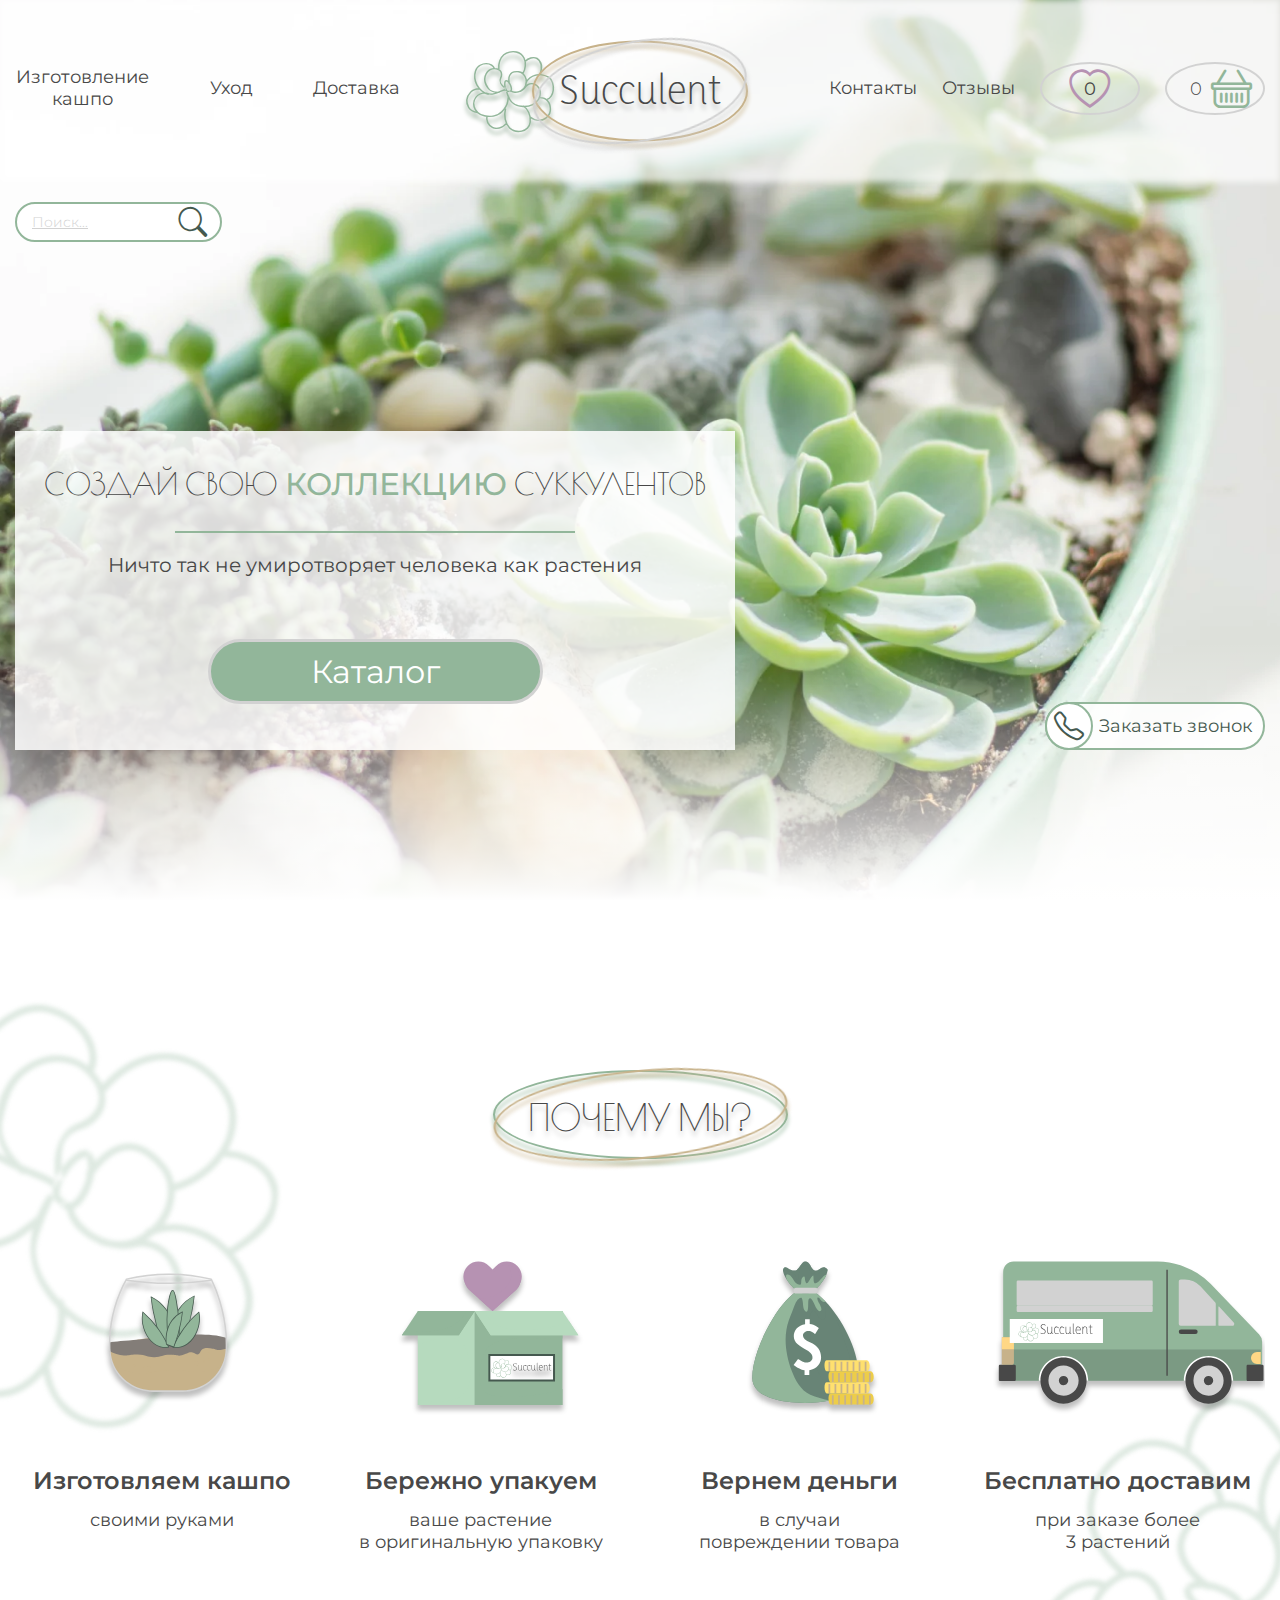
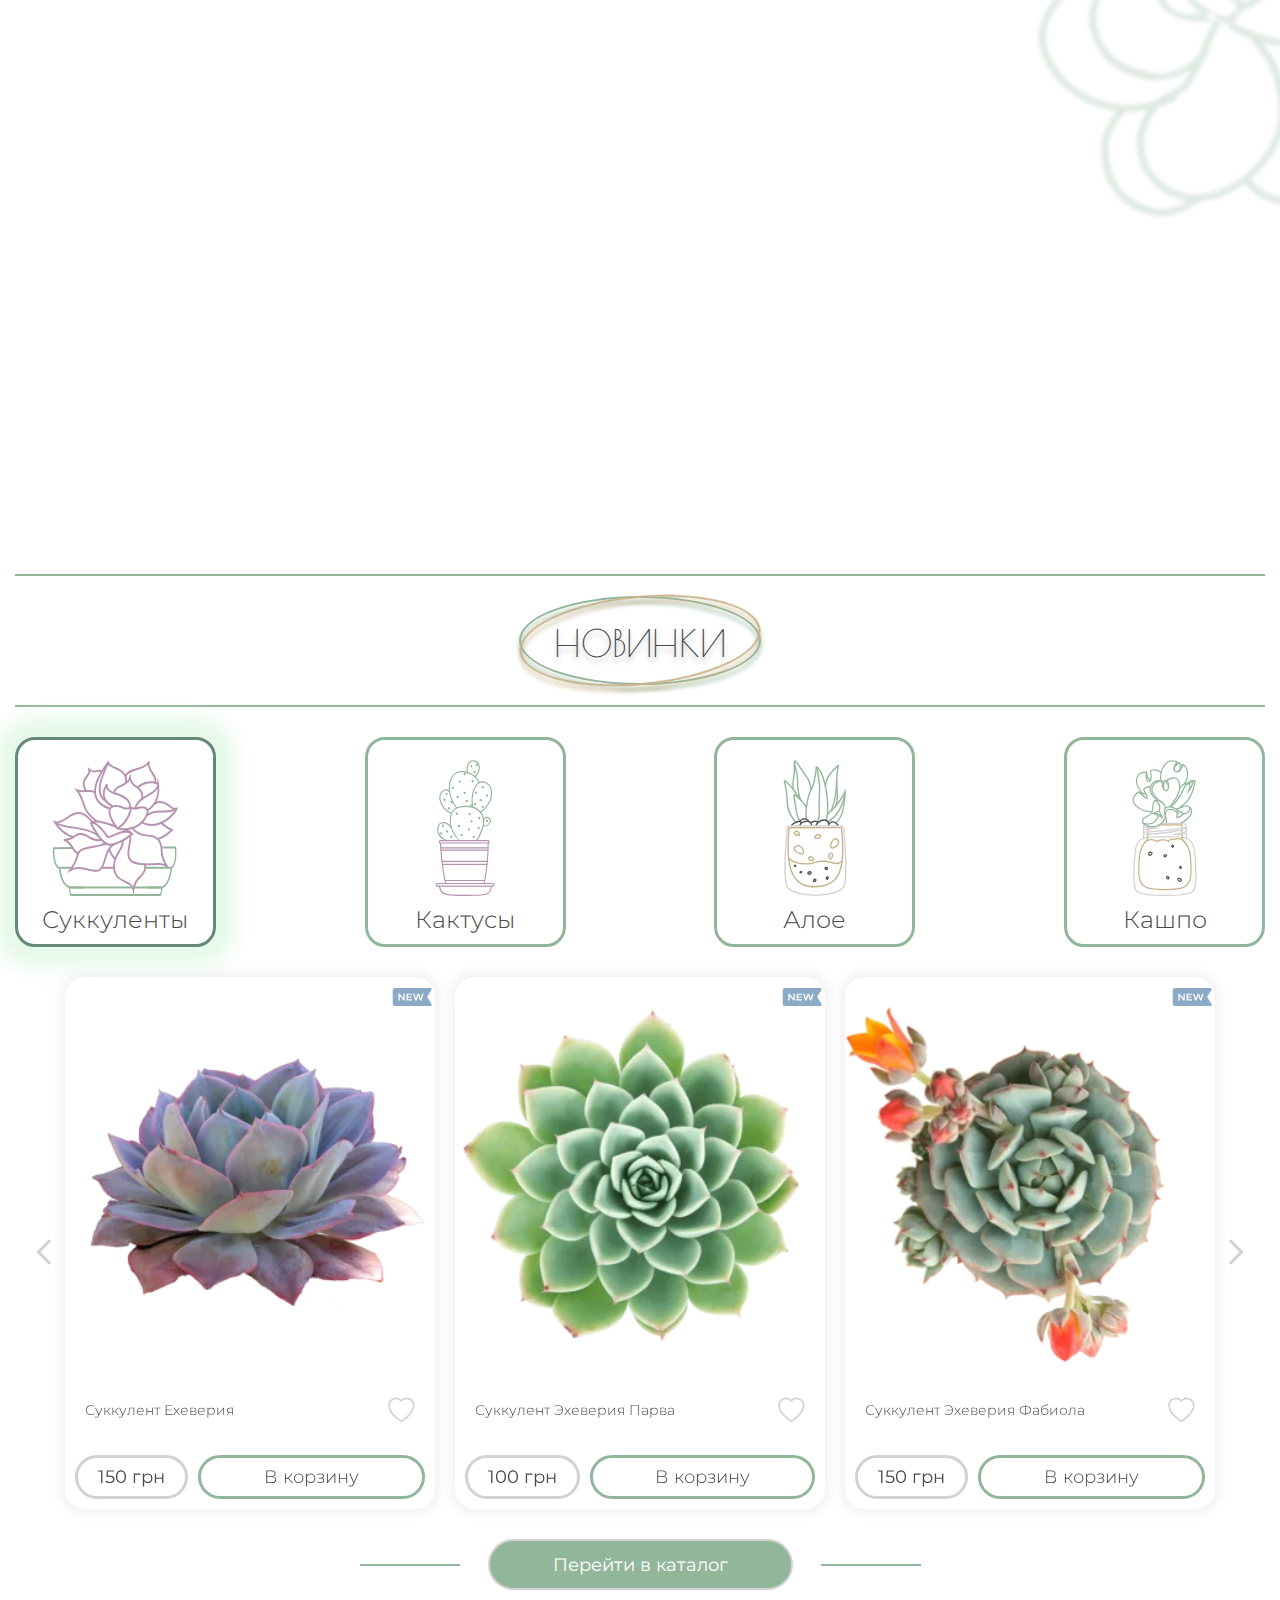
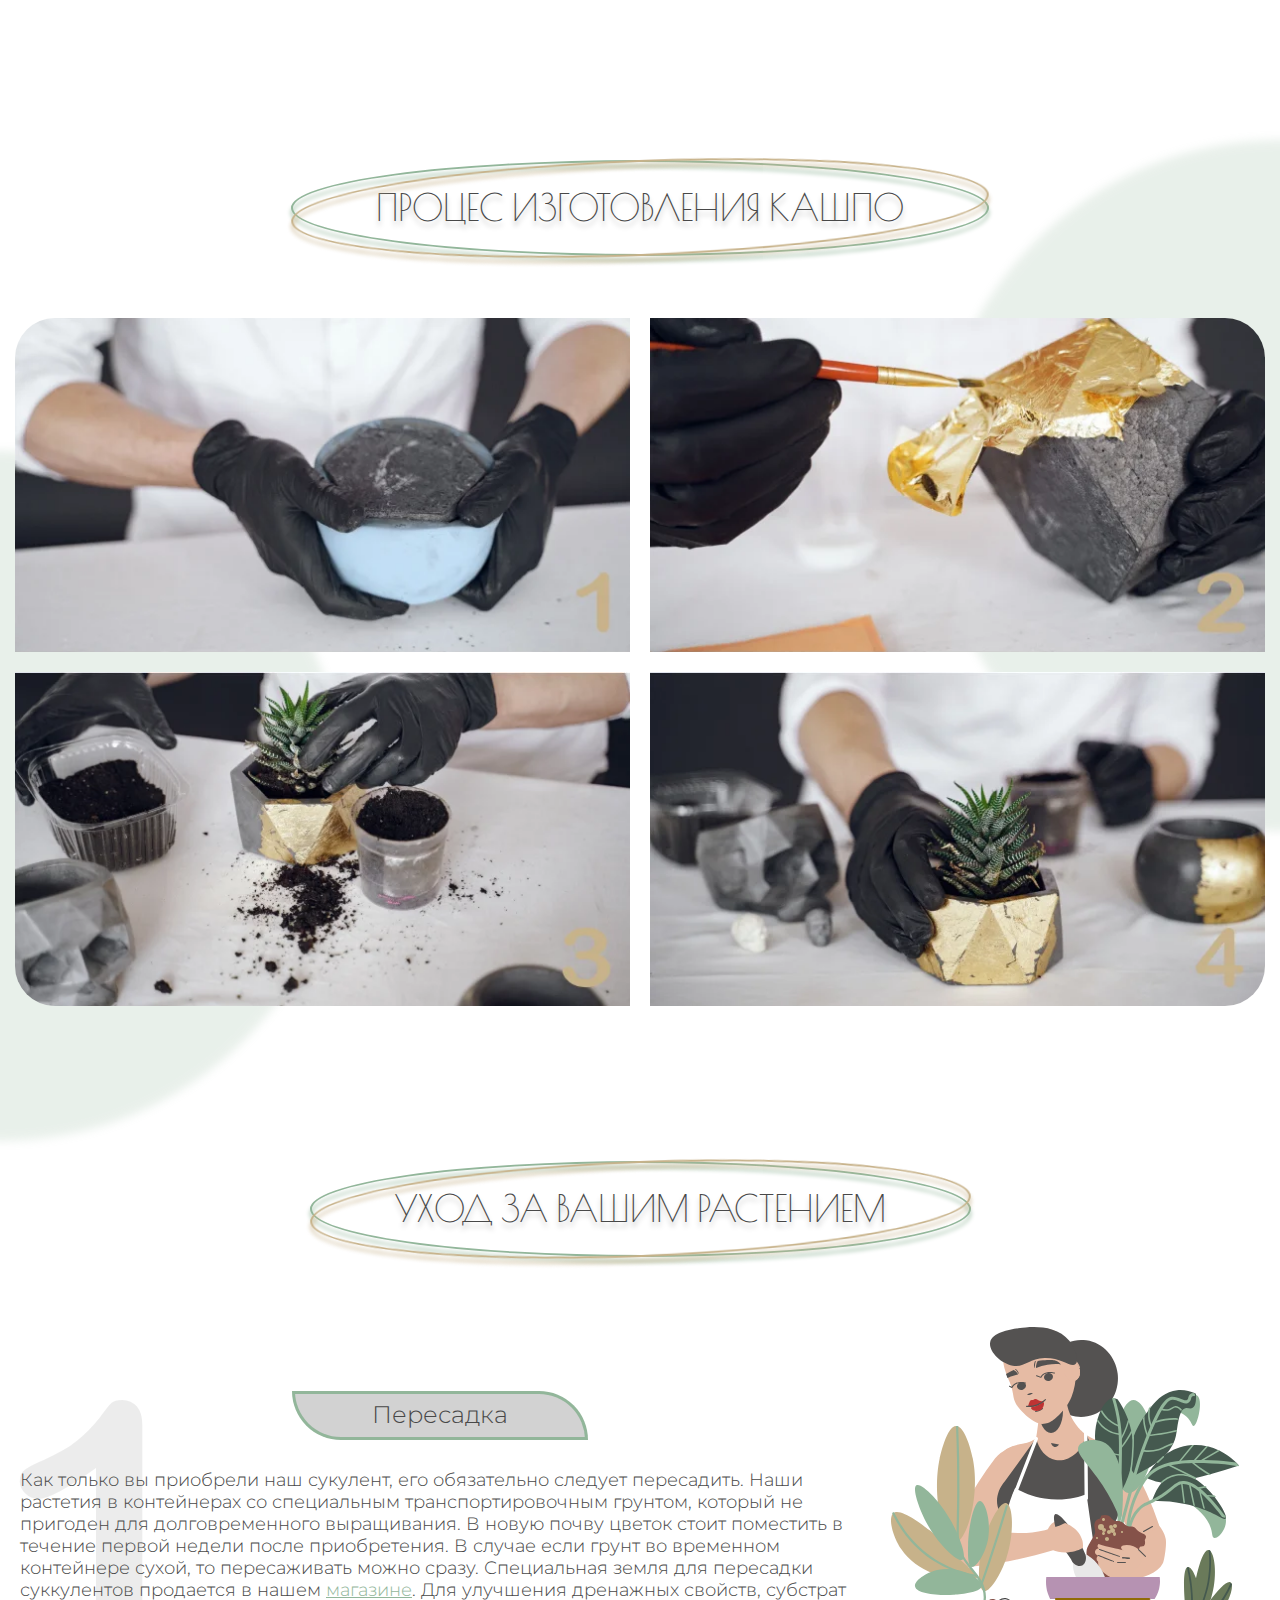
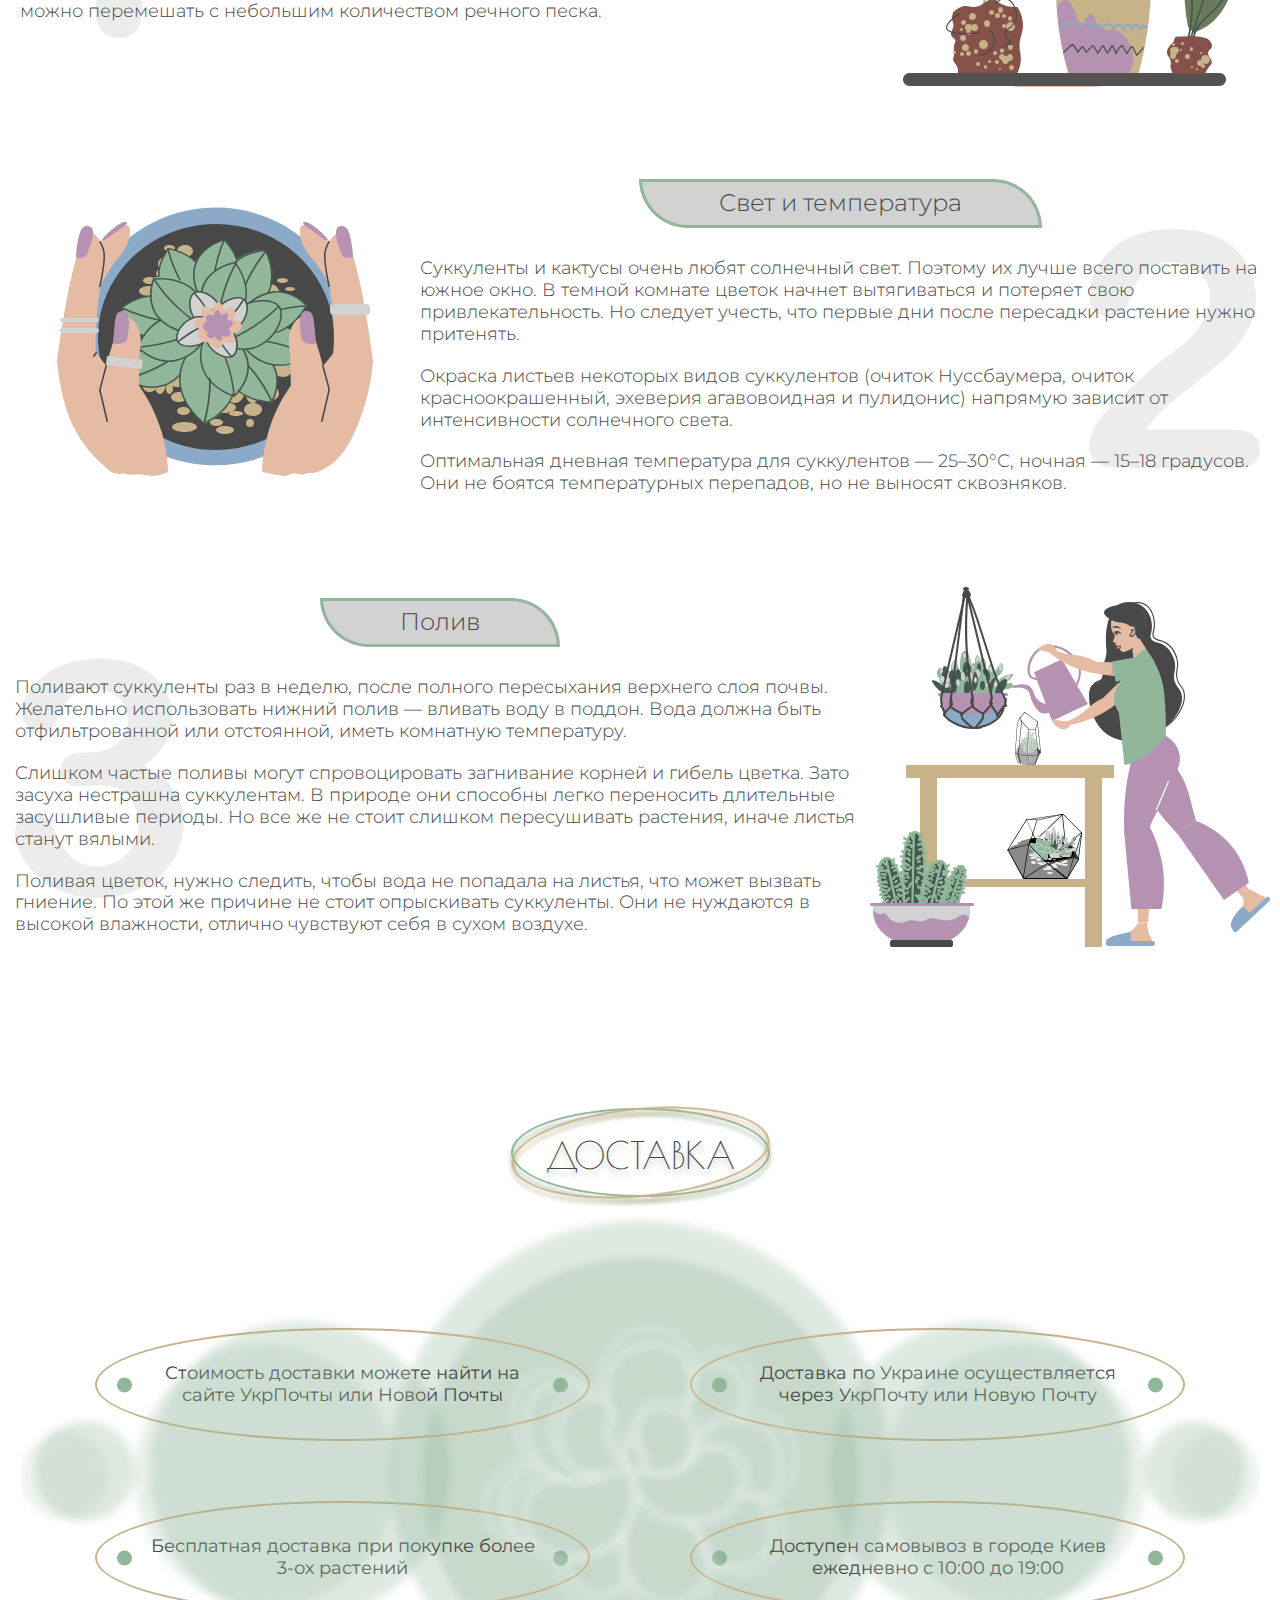
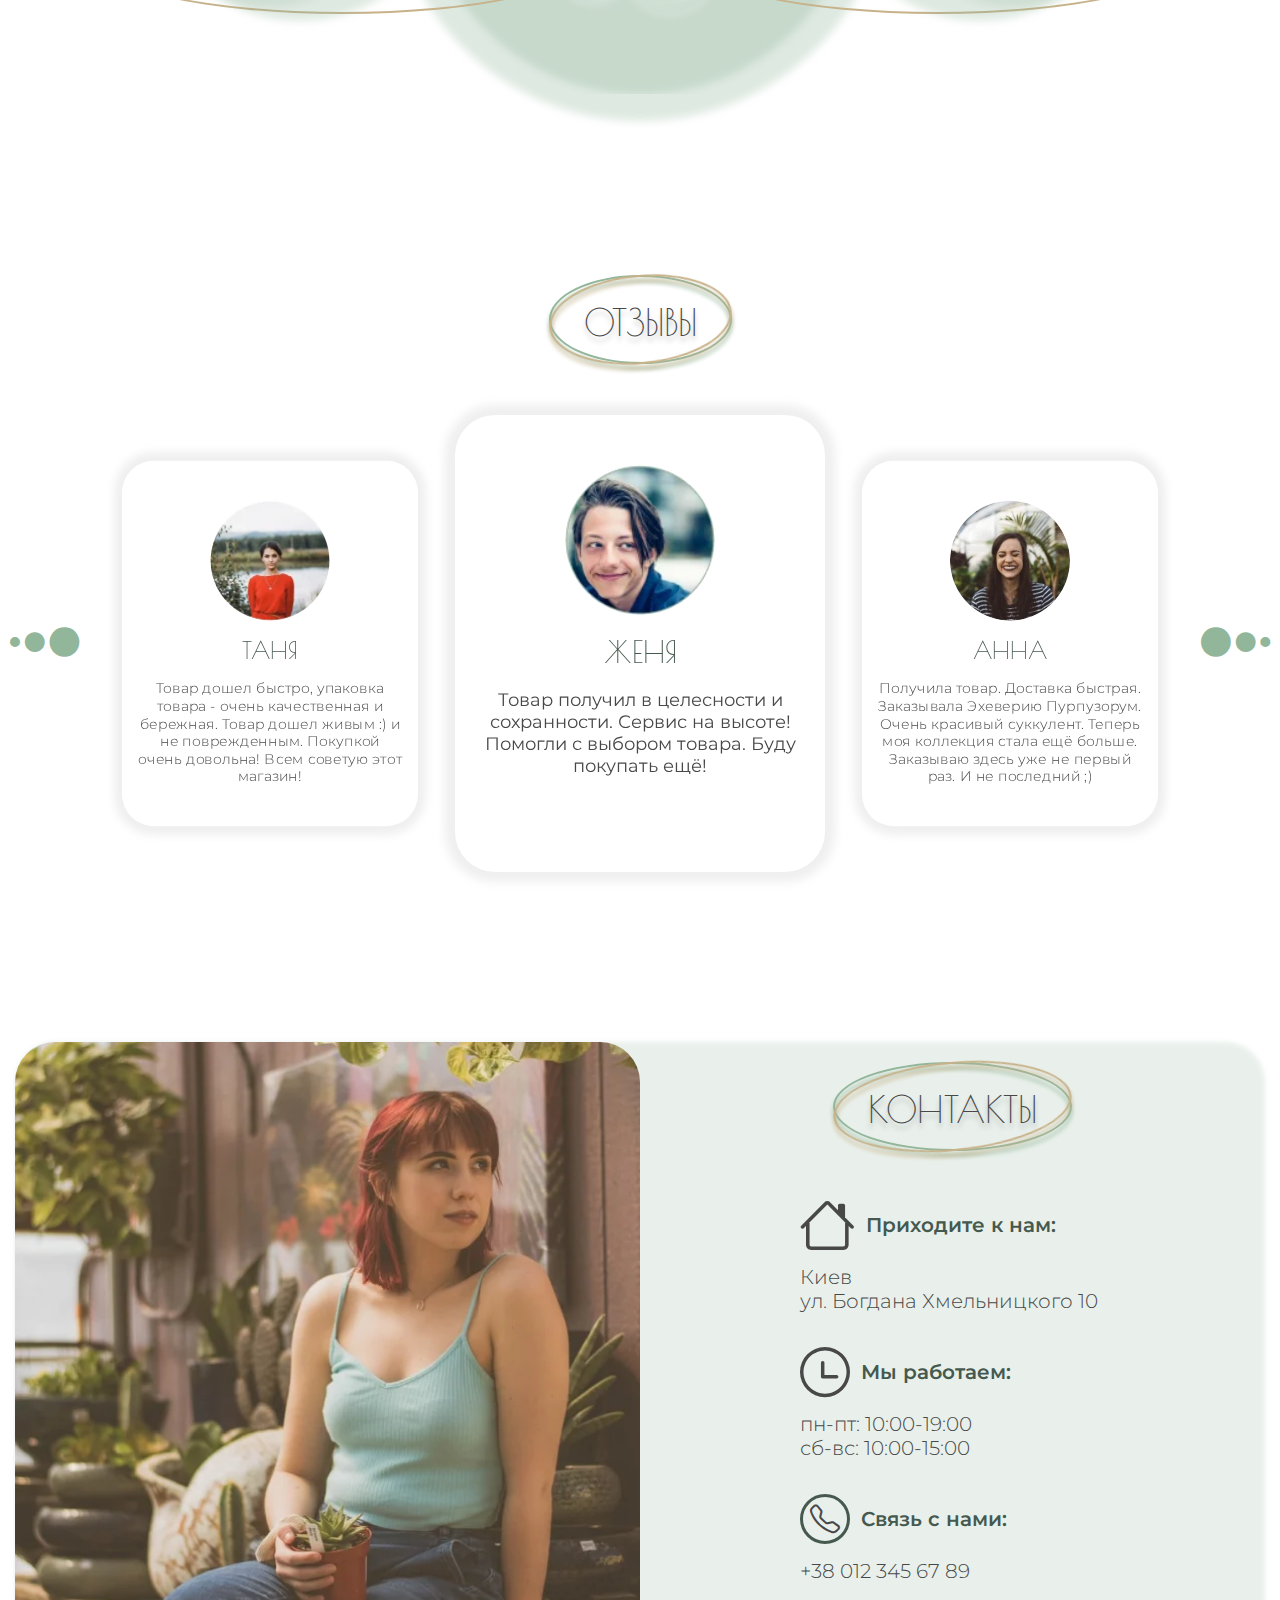
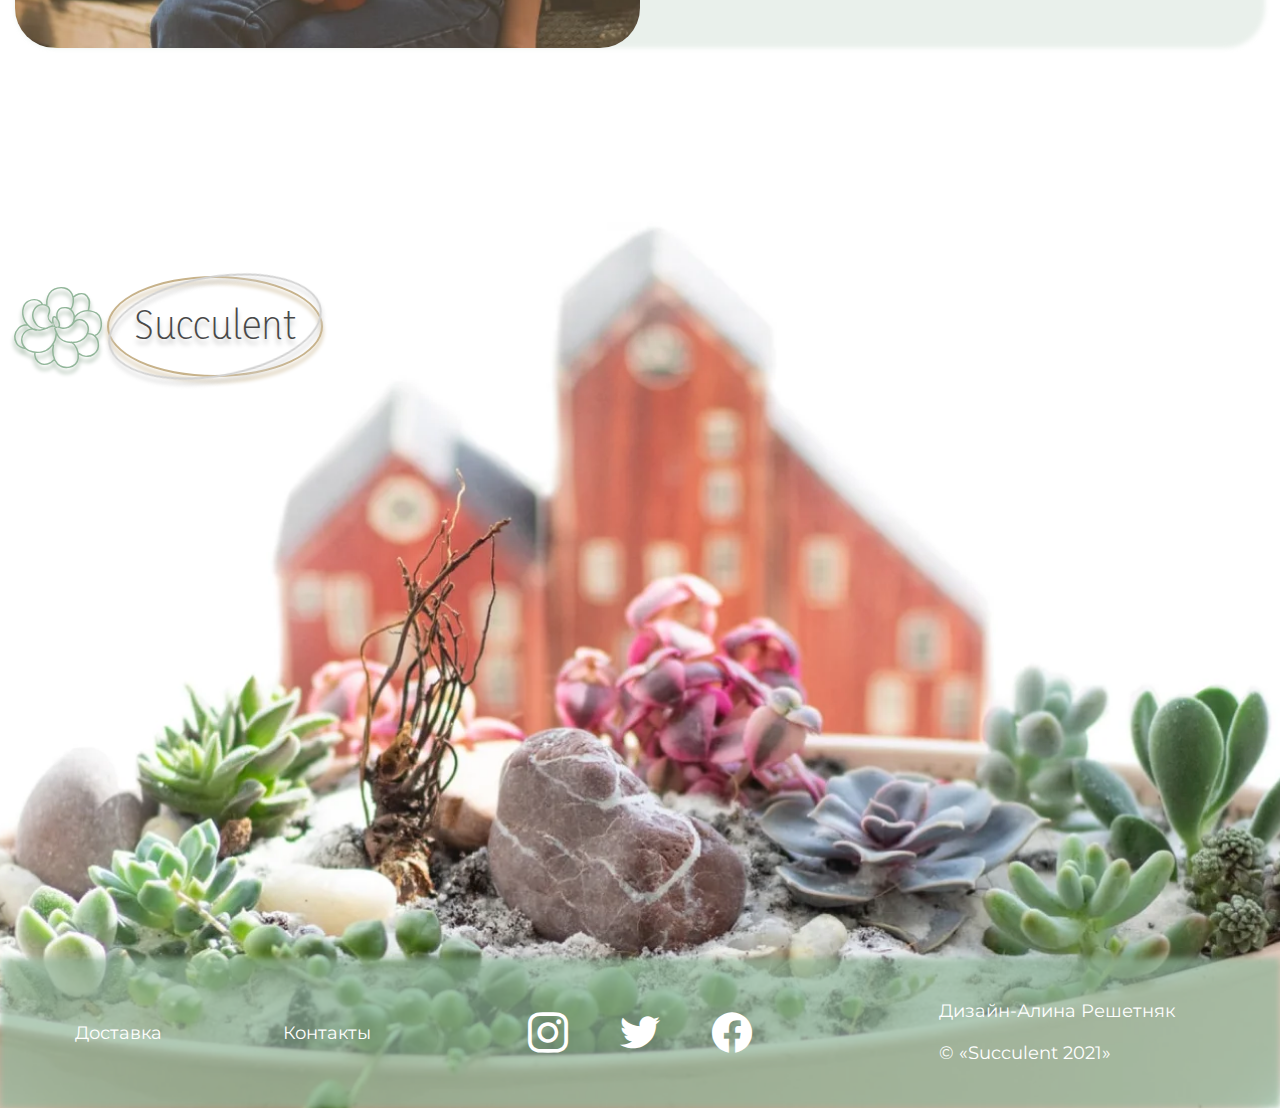
==== commit d530bde5: "New" ====
--- a/index.html
+++ b/index.html
@@ -4,7 +4,7 @@
 	<title>Главная</title> 	<meta charset="UTF-8"> 	<meta name="format-detection" content="telephone=no">-	<link rel="stylesheet" href="css/style.min.css?_v=20210827141359">+	<link rel="stylesheet" href="css/style.min.css?_v=20210831132252"> 	<link rel="shortcut icon" href="favicon.ico"> 	<!-- <meta name="robots" content="noindex, nofollow"> --> 	<!-- <meta name="viewport" content="width=device-width, initial-scale=1.0, maximum-scale=1.0, user-scalable=0"> -->@@ -49,7 +49,7 @@
 		<main class="page"> 			<div class="page__mainscreen mainscreen"> 				<div class="mainscreen__image _ibg">-					<picture><source srcset="img/first_screen.webp" type="image/webp"><img src="img/first_screen.jpg?_v=1630062839309" alt="image"></picture>+					<picture><source srcset="img/first_screen.webp" type="image/webp"><img src="img/first_screen.jpg?_v=1630405372856" alt="image"></picture> 				</div> 				<div class="mainscreen__container _container"> 					<div class="mainscreen__main-body">@@ -60,7 +60,7 @@
 						<div class="mainscreen__body"> 							<div class="mainscreen__title">Создай свою <br> <span>коллекцию</span> суккулентов</div> 							<div class="mainscreen__subtitle">Ничто так не умиротворяет <br> человека как растения</div>-							<a href="#" class="mainscreen__btn button">Каталог</a>+							<a href="catalog.html" class="mainscreen__btn button">Каталог</a> 						</div> 					</div> 				</div>@@ -79,14 +79,14 @@
 					<div class="benefits__row"> 						<div class="benefits__column"> 							<div class="benefits__image _ibg">-								<picture><source srcset="img/benefits/1.svg" type="image/webp"><img src="img/benefits/1.svg?_v=1630062839309" alt="icon"></picture>+								<picture><source srcset="img/benefits/1.svg" type="image/webp"><img src="img/benefits/1.svg?_v=1630405372856" alt="icon"></picture> 							</div> 							<div class="benefits__info">Изготовляем кашпо</div> 							<div class="benefits__subinfo">своими руками</div> 						</div> 						<div class="benefits__column"> 							<div class="benefits__image _ibg">-								<picture><source srcset="img/benefits/2.svg" type="image/webp"><img src="img/benefits/2.svg?_v=1630062839309" alt="icon"></picture>+								<picture><source srcset="img/benefits/2.svg" type="image/webp"><img src="img/benefits/2.svg?_v=1630405372856" alt="icon"></picture> 							</div> 							<div class="benefits__info">Бережно упакуем</div> 							<div class="benefits__subinfo">ваше растение <br>@@ -94,7 +94,7 @@
 						</div> 						<div class="benefits__column"> 							<div class="benefits__image _ibg">-								<picture><source srcset="img/benefits/3.svg" type="image/webp"><img src="img/benefits/3.svg?_v=1630062839309" alt="icon"></picture>+								<picture><source srcset="img/benefits/3.svg" type="image/webp"><img src="img/benefits/3.svg?_v=1630405372856" alt="icon"></picture> 							</div> 							<div class="benefits__info">Вернем деньги</div> 							<div class="benefits__subinfo">в случаи <br>@@ -102,7 +102,7 @@
 						</div> 						<div class="benefits__column"> 							<div class="benefits__image _ibg">-								<picture><source srcset="img/benefits/4.svg" type="image/webp"><img src="img/benefits/4.svg?_v=1630062839309" alt="icon"></picture>+								<picture><source srcset="img/benefits/4.svg" type="image/webp"><img src="img/benefits/4.svg?_v=1630405372856" alt="icon"></picture> 							</div> 							<div class="benefits__info">Бесплатно доставим</div> 							<div class="benefits__subinfo">при заказе более <br>@@ -125,7 +125,7 @@
 								<div class="nav-catalog__column"> 									<div class="nav-catalog__item _tabs-item _active"> 										<div class="nav-catalog__image">-											<picture><source srcset="img/icons/this/catalog/succulent.svg" type="image/webp"><img src="img/icons/this/catalog/succulent.svg?_v=1630062839309" alt="icon"></picture>+											<picture><source srcset="img/icons/this/catalog/succulent.svg" type="image/webp"><img src="img/icons/this/catalog/succulent.svg?_v=1630405372856" alt="icon"></picture> 										</div> 										<div class="nav-catalog__name">Суккуленты</div> 									</div>@@ -133,7 +133,7 @@
 								<div class="nav-catalog__column"> 									<div class="nav-catalog__item _tabs-item"> 										<div class="nav-catalog__image">-											<picture><source srcset="img/icons/this/catalog/cactus.svg" type="image/webp"><img src="img/icons/this/catalog/cactus.svg?_v=1630062839309" alt="icon"></picture>+											<picture><source srcset="img/icons/this/catalog/cactus.svg" type="image/webp"><img src="img/icons/this/catalog/cactus.svg?_v=1630405372856" alt="icon"></picture> 										</div> 										<div class="nav-catalog__name">Кактусы</div> 									</div>@@ -141,7 +141,7 @@
 								<div class="nav-catalog__column"> 									<div class="nav-catalog__item _tabs-item"> 										<div class="nav-catalog__image">-											<picture><source srcset="img/icons/this/catalog/aloe.svg" type="image/webp"><img src="img/icons/this/catalog/aloe.svg?_v=1630062839309" alt="icon"></picture>+											<picture><source srcset="img/icons/this/catalog/aloe.svg" type="image/webp"><img src="img/icons/this/catalog/aloe.svg?_v=1630405372856" alt="icon"></picture> 										</div> 										<div class="nav-catalog__name">Алое</div> 									</div>@@ -149,7 +149,7 @@
 								<div class="nav-catalog__column"> 									<div class="nav-catalog__item _tabs-item"> 										<div class="nav-catalog__image">-											<picture><source srcset="img/icons/this/catalog/cashpo.svg" type="image/webp"><img src="img/icons/this/catalog/cashpo.svg?_v=1630062839309" alt="icon"></picture>+											<picture><source srcset="img/icons/this/catalog/cashpo.svg" type="image/webp"><img src="img/icons/this/catalog/cashpo.svg?_v=1630405372856" alt="icon"></picture> 										</div> 										<div class="nav-catalog__name">Кашпо</div> 									</div>@@ -164,7 +164,7 @@
 													<span class="card-catalog__label card-catalog__label_new"></span> 												</div> 												<a href="#" class="card-catalog__image">-													<picture><source srcset="img/catalog/succulent/img_01.webp" type="image/webp"><img src="img/catalog/succulent/img_01.png?_v=1630062839309" alt="Photo"></picture>+													<picture><source srcset="img/catalog/succulent/img_01.webp" type="image/webp"><img src="img/catalog/succulent/img_01.png?_v=1630405372856" alt="Photo"></picture> 												</a> 												<div class="card-catalog__info"> 													<a href="#" class="card-catalog__name">Суккулент Ехеверия</a>@@ -182,7 +182,7 @@
 													<span class="card-catalog__label card-catalog__label_new"></span> 												</div> 												<a href="#" class="card-catalog__image">-													<picture><source srcset="img/catalog/succulent/img_02.webp" type="image/webp"><img src="img/catalog/succulent/img_02.png?_v=1630062839309" alt="Photo"></picture>+													<picture><source srcset="img/catalog/succulent/img_02.webp" type="image/webp"><img src="img/catalog/succulent/img_02.png?_v=1630405372856" alt="Photo"></picture> 												</a> 												<div class="card-catalog__info"> 													<a href="#" class="card-catalog__name">Суккулент Эхеверия Парва</a>@@ -200,7 +200,7 @@
 													<span class="card-catalog__label card-catalog__label_new"></span> 												</div> 												<a href="#" class="card-catalog__image">-													<picture><source srcset="img/catalog/succulent/img_03.webp" type="image/webp"><img src="img/catalog/succulent/img_03.png?_v=1630062839309" alt="Photo"></picture>+													<picture><source srcset="img/catalog/succulent/img_03.webp" type="image/webp"><img src="img/catalog/succulent/img_03.png?_v=1630405372856" alt="Photo"></picture> 												</a> 												<div class="card-catalog__info"> 													<a href="#" class="card-catalog__name">Суккулент Эхеверия Фабиола</a>@@ -219,7 +219,7 @@
 													<span class="card-catalog__label card-catalog__label_percent"></span> 												</div> 												<a href="#" class="card-catalog__image">-													<picture><source srcset="img/catalog/succulent/img_04.webp" type="image/webp"><img src="img/catalog/succulent/img_04.png?_v=1630062839309" alt="Photo"></picture>+													<picture><source srcset="img/catalog/succulent/img_04.webp" type="image/webp"><img src="img/catalog/succulent/img_04.png?_v=1630405372856" alt="Photo"></picture> 												</a> 												<div class="card-catalog__info"> 													<a href="#" class="card-catalog__name">Суккулент Пахифитум Розовый</a>@@ -232,70 +232,6 @@
 												</div> 											</div> 										</div>-										<!-- <div class="tabs-catalog__column swiper-slide">-											<div class="tabs-catalog__card card-catalog">-												<span class="card-catalog__percent"></span>-												<a href="#" class="card-catalog__image">-													<picture><source srcset="img/catalog/succulent/img_05.webp" type="image/webp"><img src="img/catalog/succulent/img_05.png?_v=1630062839309" alt="Photo"></picture>-												</a>-												<div class="card-catalog__info">-													<a href="#" class="card-catalog__name">Суккулент Ехеверия</a>-													<a href="#" class="card-catalog__favorites _icon-heart"></a>-												</div>-												<div class="card-catalog__bottom">-													<div class="card-catalog__old-price">150 грн</div>-													<div class="card-catalog__price">99 грн</div>-													<a href="#" class="card-catalog__btn">В корзину</a>-												</div>-											</div>-										</div>-										<div class="tabs-catalog__column swiper-slide">-											<div class="tabs-catalog__card card-catalog">-												<a href="#" class="card-catalog__image">-													<picture><source srcset="img/catalog/succulent/img_06.webp" type="image/webp"><img src="img/catalog/succulent/img_06.png?_v=1630062839309" alt="Photo"></picture>-												</a>-												<div class="card-catalog__info">-													<a href="#" class="card-catalog__name">Суккулент Ехеверия Пурпузорум</a>-													<a href="#" class="card-catalog__favorites _icon-heart"></a>-												</div>-												<div class="card-catalog__bottom">-													<div class="card-catalog__price">150 грн</div>-													<a href="#" class="card-catalog__btn">В корзину</a>-												</div>-											</div>-										</div>-										<div class="tabs-catalog__column swiper-slide">-											<div class="tabs-catalog__card card-catalog">-												<a href="#" class="card-catalog__image">-													<picture><source srcset="img/catalog/succulent/img_07.webp" type="image/webp"><img src="img/catalog/succulent/img_07.png?_v=1630062839309" alt="Photo"></picture>-												</a>-												<div class="card-catalog__info">-													<a href="#" class="card-catalog__name">Суккулент Ехеверия</a>-													<a href="#" class="card-catalog__favorites _icon-heart"></a>-												</div>-												<div class="card-catalog__bottom">-													<div class="card-catalog__price">300 грн</div>-													<a href="#" class="card-catalog__btn">В корзину</a>-												</div>-											</div>-										</div>-										<div class="tabs-catalog__column swiper-slide">-											<div class="tabs-catalog__card card-catalog">-												<span class="card-catalog__percent"></span>-												<a href="#" class="card-catalog__image">-													<picture><source srcset="img/catalog/succulent/img_08.webp" type="image/webp"><img src="img/catalog/succulent/img_08.png?_v=1630062839309" alt="Photo"></picture>-												</a>-												<div class="card-catalog__info">-													<a href="#" class="card-catalog__name">Суккулент Ехеверия</a>-													<a href="#" class="card-catalog__favorites _icon-heart"></a>-												</div>-												<div class="card-catalog__bottom">-													<div class="card-catalog__old-price">200 грн</div>-													<div class="card-catalog__price">150 грн</div>-													<a href="#" class="card-catalog__btn">В корзину</a>-												</div>-											</div>-										</div> --> 									</div> 									<div class="tabs-catalog__pagination tabs-catalog__pagination-1 pagination"></div> 									<div@@ -313,7 +249,7 @@
 													<span class="card-catalog__label card-catalog__label_new"></span> 												</div> 												<a href="#" class="card-catalog__image">-													<picture><source srcset="img/catalog/cactus/img_01.webp" type="image/webp"><img src="img/catalog/cactus/img_01.png?_v=1630062839309" alt="Photo"></picture>+													<picture><source srcset="img/catalog/cactus/img_01.webp" type="image/webp"><img src="img/catalog/cactus/img_01.png?_v=1630405372856" alt="Photo"></picture> 												</a> 												<div class="card-catalog__info"> 													<a href="#" class="card-catalog__name">Кактус</a>@@ -332,7 +268,7 @@
 													<span class="card-catalog__label card-catalog__label_percent"></span> 												</div> 												<a href="#" class="card-catalog__image">-													<picture><source srcset="img/catalog/cactus/img_02.webp" type="image/webp"><img src="img/catalog/cactus/img_02.png?_v=1630062839309" alt="Photo"></picture>+													<picture><source srcset="img/catalog/cactus/img_02.webp" type="image/webp"><img src="img/catalog/cactus/img_02.png?_v=1630405372856" alt="Photo"></picture> 												</a> 												<div class="card-catalog__info"> 													<a href="#" class="card-catalog__name">Кактус</a>@@ -351,7 +287,7 @@
 													<span class="card-catalog__label card-catalog__label_new"></span> 												</div> 												<a href="#" class="card-catalog__image">-													<picture><source srcset="img/catalog/cactus/img_03.webp" type="image/webp"><img src="img/catalog/cactus/img_03.png?_v=1630062839309" alt="Photo"></picture>+													<picture><source srcset="img/catalog/cactus/img_03.webp" type="image/webp"><img src="img/catalog/cactus/img_03.png?_v=1630405372856" alt="Photo"></picture> 												</a> 												<div class="card-catalog__info"> 													<a href="#" class="card-catalog__name">Кактус Микс</a>@@ -369,7 +305,7 @@
 													<span class="card-catalog__label card-catalog__label_new"></span> 												</div> 												<a href="#" class="card-catalog__image">-													<picture><source srcset="img/catalog/cactus/img_04.webp" type="image/webp"><img src="img/catalog/cactus/img_04.png?_v=1630062839309" alt="Photo"></picture>+													<picture><source srcset="img/catalog/cactus/img_04.webp" type="image/webp"><img src="img/catalog/cactus/img_04.png?_v=1630405372856" alt="Photo"></picture> 												</a> 												<div class="card-catalog__info"> 													<a href="#" class="card-catalog__name">Кактус Микс</a>@@ -381,70 +317,6 @@
 												</div> 											</div> 										</div>-										<!-- <div class="tabs-catalog__column swiper-slide">-											<div class="tabs-catalog__card card-catalog">-												<span class="card-catalog__percent"></span>-												<a href="#" class="card-catalog__image">-													<picture><source srcset="img/catalog/cactus/img_05.webp" type="image/webp"><img src="img/catalog/cactus/img_05.png?_v=1630062839309" alt="Photo"></picture>-												</a>-												<div class="card-catalog__info">-													<a href="#" class="card-catalog__name">Кактус Микс</a>-													<a href="#" class="card-catalog__favorites _icon-heart"></a>-												</div>-												<div class="card-catalog__bottom">-													<div class="card-catalog__old-price">300 грн</div>-													<div class="card-catalog__price">250 грн</div>-													<a href="#" class="card-catalog__btn">В корзину</a>-												</div>-											</div>-										</div>-										<div class="tabs-catalog__column swiper-slide">-											<div class="tabs-catalog__card card-catalog">-												<a href="#" class="card-catalog__image">-													<picture><source srcset="img/catalog/cactus/img_06.webp" type="image/webp"><img src="img/catalog/cactus/img_06.png?_v=1630062839309" alt="Photo"></picture>-												</a>-												<div class="card-catalog__info">-													<a href="#" class="card-catalog__name">Кактус</a>-													<a href="#" class="card-catalog__favorites _icon-heart"></a>-												</div>-												<div class="card-catalog__bottom">-													<div class="card-catalog__price">150 грн</div>-													<a href="#" class="card-catalog__btn">В корзину</a>-												</div>-											</div>-										</div>-										<div class="tabs-catalog__column swiper-slide">-											<div class="tabs-catalog__card card-catalog">-												<a href="#" class="card-catalog__image">-													<picture><source srcset="img/catalog/cactus/img_07.webp" type="image/webp"><img src="img/catalog/cactus/img_07.png?_v=1630062839309" alt="Photo"></picture>-												</a>-												<div class="card-catalog__info">-													<a href="#" class="card-catalog__name">Кактус</a>-													<a href="#" class="card-catalog__favorites _icon-heart"></a>-												</div>-												<div class="card-catalog__bottom">-													<div class="card-catalog__price">300 грн</div>-													<a href="#" class="card-catalog__btn">В корзину</a>-												</div>-											</div>-										</div>-										<div class="tabs-catalog__column swiper-slide">-											<div class="tabs-catalog__card card-catalog">-												<span class="card-catalog__percent"></span>-												<a href="#" class="card-catalog__image">-													<picture><source srcset="img/catalog/cactus/img_08.webp" type="image/webp"><img src="img/catalog/cactus/img_08.png?_v=1630062839309" alt="Photo"></picture>-												</a>-												<div class="card-catalog__info">-													<a href="#" class="card-catalog__name">Кактус</a>-													<a href="#" class="card-catalog__favorites _icon-heart"></a>-												</div>-												<div class="card-catalog__bottom">-													<div class="card-catalog__old-price">250 грн</div>-													<div class="card-catalog__price">200 грн</div>-													<a href="#" class="card-catalog__btn">В корзину</a>-												</div>-											</div>-										</div> --> 									</div> 									<div class="tabs-catalog__pagination tabs-catalog__pagination-2"></div> 									<div@@ -462,7 +334,7 @@
 													<span class="card-catalog__label card-catalog__label_new"></span> 												</div> 												<a href="#" class="card-catalog__image">-													<picture><source srcset="img/catalog/aloe/img_01.webp" type="image/webp"><img src="img/catalog/aloe/img_01.png?_v=1630062839309" alt="Photo"></picture>+													<picture><source srcset="img/catalog/aloe/img_01.webp" type="image/webp"><img src="img/catalog/aloe/img_01.png?_v=1630405372856" alt="Photo"></picture> 												</a> 												<div class="card-catalog__info"> 													<a href="#" class="card-catalog__name">Алое</a>@@ -481,7 +353,7 @@
 													<span class="card-catalog__label card-catalog__label_percent"></span> 												</div> 												<a href="#" class="card-catalog__image">-													<picture><source srcset="img/catalog/aloe/img_02.webp" type="image/webp"><img src="img/catalog/aloe/img_02.png?_v=1630062839309" alt="Photo"></picture>+													<picture><source srcset="img/catalog/aloe/img_02.webp" type="image/webp"><img src="img/catalog/aloe/img_02.png?_v=1630405372856" alt="Photo"></picture> 												</a> 												<div class="card-catalog__info"> 													<a href="#" class="card-catalog__name">Алое Вера</a>@@ -500,7 +372,7 @@
 													<span class="card-catalog__label card-catalog__label_new"></span> 												</div> 												<a href="#" class="card-catalog__image">-													<picture><source srcset="img/catalog/aloe/img_03.webp" type="image/webp"><img src="img/catalog/aloe/img_03.png?_v=1630062839309" alt="Photo"></picture>+													<picture><source srcset="img/catalog/aloe/img_03.webp" type="image/webp"><img src="img/catalog/aloe/img_03.png?_v=1630405372856" alt="Photo"></picture> 												</a> 												<div class="card-catalog__info"> 													<a href="#" class="card-catalog__name">Алое</a>@@ -518,7 +390,7 @@
 													<span class="card-catalog__label card-catalog__label_new"></span> 												</div> 												<a href="#" class="card-catalog__image">-													<picture><source srcset="img/catalog/aloe/img_04.webp" type="image/webp"><img src="img/catalog/aloe/img_04.png?_v=1630062839309" alt="Photo"></picture>+													<picture><source srcset="img/catalog/aloe/img_04.webp" type="image/webp"><img src="img/catalog/aloe/img_04.png?_v=1630405372856" alt="Photo"></picture> 												</a> 												<div class="card-catalog__info"> 													<a href="#" class="card-catalog__name">Алое</a>@@ -548,7 +420,7 @@
 													<span class="card-catalog__label card-catalog__label_percent"></span> 												</div> 												<a href="#" class="card-catalog__image">-													<picture><source srcset="img/catalog/pots/img_01.webp" type="image/webp"><img src="img/catalog/pots/img_01.png?_v=1630062839309" alt="Photo"></picture>+													<picture><source srcset="img/catalog/pots/img_01.webp" type="image/webp"><img src="img/catalog/pots/img_01.png?_v=1630405372856" alt="Photo"></picture> 												</a> 												<div class="card-catalog__info"> 													<a href="#" class="card-catalog__name">Кашпо Битон</a>@@ -567,7 +439,7 @@
 													<span class="card-catalog__label card-catalog__label_new"></span> 												</div> 												<a href="#" class="card-catalog__image">-													<picture><source srcset="img/catalog/pots/img_02.webp" type="image/webp"><img src="img/catalog/pots/img_02.png?_v=1630062839309" alt="Photo"></picture>+													<picture><source srcset="img/catalog/pots/img_02.webp" type="image/webp"><img src="img/catalog/pots/img_02.png?_v=1630405372856" alt="Photo"></picture> 												</a> 												<div class="card-catalog__info"> 													<a href="#" class="card-catalog__name">Кашпо Битон (черный, белий)</a>@@ -586,7 +458,7 @@
 													<span class="card-catalog__label card-catalog__label_percent"></span> 												</div> 												<a href="#" class="card-catalog__image">-													<picture><source srcset="img/catalog/pots/img_03.webp" type="image/webp"><img src="img/catalog/pots/img_03.png?_v=1630062839309" alt="Photo"></picture>+													<picture><source srcset="img/catalog/pots/img_03.webp" type="image/webp"><img src="img/catalog/pots/img_03.png?_v=1630405372856" alt="Photo"></picture> 												</a> 												<div class="card-catalog__info"> 													<a href="#" class="card-catalog__name">Кашпо Метал (золото) </a>@@ -605,7 +477,7 @@
 													<span class="card-catalog__label card-catalog__label_new"></span> 												</div> 												<a href="#" class="card-catalog__image">-													<picture><source srcset="img/catalog/pots/img_04.webp" type="image/webp"><img src="img/catalog/pots/img_04.png?_v=1630062839309" alt="Photo"></picture>+													<picture><source srcset="img/catalog/pots/img_04.webp" type="image/webp"><img src="img/catalog/pots/img_04.png?_v=1630405372856" alt="Photo"></picture> 												</a> 												<div class="card-catalog__info"> 													<a href="#" class="card-catalog__name">Кашпо Битон композиция</a>@@ -617,72 +489,6 @@
 												</div> 											</div> 										</div>-										<!-- <div class="tabs-catalog__column swiper-slide">-											<div class="tabs-catalog__card card-catalog">-												<span class="card-catalog__percent"></span>-												<a href="#" class="card-catalog__image">-													<picture><source srcset="img/catalog/pots/img_05.webp" type="image/webp"><img src="img/catalog/pots/img_05.png?_v=1630062839309" alt="Photo"></picture>-												</a>-												<div class="card-catalog__info">-													<a href="#" class="card-catalog__name">Кашпо Битон (дерево)</a>-													<a href="#" class="card-catalog__favorites _icon-heart"></a>-												</div>-												<div class="card-catalog__bottom">-													<div class="card-catalog__old-price">300 грн</div>-													<div class="card-catalog__price">250 грн</div>-													<a href="#" class="card-catalog__btn">В корзину</a>-												</div>-											</div>-										</div>-										<div class="tabs-catalog__column swiper-slide">-											<div class="tabs-catalog__card card-catalog">-												<a href="#" class="card-catalog__image">-													<picture><source srcset="img/catalog/pots/img_06.webp" type="image/webp"><img src="img/catalog/pots/img_06.png?_v=1630062839309" alt="Photo"></picture>-												</a>-												<div class="card-catalog__info">-													<a href="#" class="card-catalog__name">Кашпо Скло</a>-													<a href="#" class="card-catalog__favorites _icon-heart"></a>-												</div>-												<div class="card-catalog__bottom">-													<div class="card-catalog__price">180 грн</div>-													<a href="#" class="card-catalog__btn">В корзину</a>-												</div>-											</div>-										</div>-										<div class="tabs-catalog__column swiper-slide">-											<div class="tabs-catalog__card card-catalog">-												<span class="card-catalog__percent"></span>-												<a href="#" class="card-catalog__image">-													<picture><source srcset="img/catalog/pots/img_07.webp" type="image/webp"><img src="img/catalog/pots/img_07.png?_v=1630062839309" alt="Photo"></picture>-												</a>-												<div class="card-catalog__info">-													<a href="#" class="card-catalog__name">Кашпо Скло (подвесные)</a>-													<a href="#" class="card-catalog__favorites _icon-heart"></a>-												</div>-												<div class="card-catalog__bottom">-													<div class="card-catalog__old-price">250 грн</div>-													<div class="card-catalog__price">180 грн</div>-													<a href="#" class="card-catalog__btn">В корзину</a>-												</div>-											</div>-										</div>-										<div class="tabs-catalog__column swiper-slide">-											<div class="tabs-catalog__card card-catalog">-												<span class="card-catalog__percent"></span>-												<a href="#" class="card-catalog__image">-													<picture><source srcset="img/catalog/pots/img_08.webp" type="image/webp"><img src="img/catalog/pots/img_08.png?_v=1630062839309" alt="Photo"></picture>-												</a>-												<div class="card-catalog__info">-													<a href="#" class="card-catalog__name">Кашпо Скло Микс</a>-													<a href="#" class="card-catalog__favorites _icon-heart"></a>-												</div>-												<div class="card-catalog__bottom">-													<div class="card-catalog__old-price">250 грн</div>-													<div class="card-catalog__price">180 грн</div>-													<a href="#" class="card-catalog__btn">В корзину</a>-												</div>-											</div>-										</div> --> 									</div> 									<div class="tabs-catalog__pagination tabs-catalog__pagination-4"></div> 									<div@@ -708,22 +514,22 @@
 					<div class="process__row"> 						<div class="process__column"> 							<div class="process__image process__image_1 _ibg">-								<picture><source srcset="img/process/1.webp" type="image/webp"><img src="img/process/1.jpg?_v=1630062839309" alt="photo"></picture>+								<picture><source srcset="img/process/1.webp" type="image/webp"><img src="img/process/1.jpg?_v=1630405372856" alt="photo"></picture> 							</div> 						</div> 						<div class="process__column"> 							<div class="process__image process__image_2 _ibg">-								<picture><source srcset="img/process/2.webp" type="image/webp"><img src="img/process/2.jpg?_v=1630062839309" alt="photo"></picture>+								<picture><source srcset="img/process/2.webp" type="image/webp"><img src="img/process/2.jpg?_v=1630405372856" alt="photo"></picture> 							</div> 						</div> 						<div class="process__column"> 							<div class="process__image process__image_3 _ibg">-								<picture><source srcset="img/process/3.webp" type="image/webp"><img src="img/process/3.jpg?_v=1630062839309" alt="photo"></picture>+								<picture><source srcset="img/process/3.webp" type="image/webp"><img src="img/process/3.jpg?_v=1630405372856" alt="photo"></picture> 							</div> 						</div> 						<div class="process__column"> 							<div class="process__image process__image_4 _ibg">-								<picture><source srcset="img/process/4.webp" type="image/webp"><img src="img/process/4.jpg?_v=1630062839309" alt="photo"></picture>+								<picture><source srcset="img/process/4.webp" type="image/webp"><img src="img/process/4.jpg?_v=1630405372856" alt="photo"></picture> 							</div> 						</div> 					</div>@@ -759,7 +565,7 @@
 									class="caring__number caring__number_1 _icon-one"></span> 							</div> 							<div data-da=".caring__text_1,767.98,0" class="caring__image _ibg">-								<picture><source srcset="img/caring/1.svg" type="image/webp"><img src="img/caring/1.svg?_v=1630062839309" alt="image"></picture>+								<picture><source srcset="img/caring/1.svg" type="image/webp"><img src="img/caring/1.svg?_v=1630405372856" alt="image"></picture> 							</div> 						</div> 						<div class="caring__column caring__column_rev">@@ -792,7 +598,7 @@
 									class="caring__number caring__number_2 _icon-two"></span> 							</div> 							<div data-da=".caring__text_2,767.98,0" class="caring__image _ibg">-								<picture><source srcset="img/caring/2.svg" type="image/webp"><img src="img/caring/2.svg?_v=1630062839309" alt="image"></picture>+								<picture><source srcset="img/caring/2.svg" type="image/webp"><img src="img/caring/2.svg?_v=1630405372856" alt="image"></picture> 							</div> 						</div> 						<div class="caring__column">@@ -822,7 +628,7 @@
 									class="caring__number caring__number_3 _icon-three"></span> 							</div> 							<div data-da=".caring__text_3,767.98,0" class="caring__image _ibg">-								<picture><source srcset="img/caring/3.svg" type="image/webp"><img src="img/caring/3.svg?_v=1630062839309" alt="image"></picture>+								<picture><source srcset="img/caring/3.svg" type="image/webp"><img src="img/caring/3.svg?_v=1630405372856" alt="image"></picture> 							</div> 						</div> 					</div>@@ -835,6 +641,9 @@
 					</div> 				</div> 				<div class="delivery__background">+					<span class="delivery__background-center _icon-logo-decor"></span>+					<span class="delivery__background-left"></span>+					<span class="delivery__background-mid"></span> 					<div class="delivery__content _container"> 						<div class="delivery__row"> 							<div class="delivery__column">@@ -876,7 +685,7 @@
 						<div class="slider-reviews__slide swiper-slide"> 							<div class="slider-reviews__body"> 								<div class="slider-reviews__avatar">-									<picture><source srcset="img/reviews/avatar_01.webp" type="image/webp"><img src="img/reviews/avatar_01.jpg?_v=1630062839309" alt="Avatar"></picture>+									<picture><source srcset="img/reviews/avatar_01.webp" type="image/webp"><img src="img/reviews/avatar_01.jpg?_v=1630405372856" alt="Avatar"></picture> 								</div> 								<div class="slider-reviews__name">Женя</div> 								<div class="slider-reviews__text">Товар получил в целесности и сохранности. Сервис на высоте! Помогли с выбором товара. Буду покупать ещё!</div>@@ -885,7 +694,7 @@
 						<div class="slider-reviews__slide swiper-slide"> 							<div class="slider-reviews__body"> 								<div class="slider-reviews__avatar">-									<picture><source srcset="img/reviews/avatar_02.webp" type="image/webp"><img src="img/reviews/avatar_02.jpg?_v=1630062839309" alt="Avatar"></picture>+									<picture><source srcset="img/reviews/avatar_02.webp" type="image/webp"><img src="img/reviews/avatar_02.jpg?_v=1630405372856" alt="Avatar"></picture> 								</div> 								<div class="slider-reviews__name">Анна</div> 								<div class="slider-reviews__text">Получила товар. Доставка быстрая. Заказывала Эхеверию Пурпузорум. Очень красивый суккулент. Теперь моя коллекция стала ещё больше. Заказываю здесь уже не первый раз. И не последний ;)</div>@@ -894,7 +703,7 @@
 						<div class="slider-reviews__slide swiper-slide"> 							<div class="slider-reviews__body"> 								<div class="slider-reviews__avatar">-									<picture><source srcset="img/reviews/avatar_03.webp" type="image/webp"><img src="img/reviews/avatar_03.jpg?_v=1630062839309" alt="Avatar"></picture>+									<picture><source srcset="img/reviews/avatar_03.webp" type="image/webp"><img src="img/reviews/avatar_03.jpg?_v=1630405372856" alt="Avatar"></picture> 								</div> 								<div class="slider-reviews__name">Таня</div> 								<div class="slider-reviews__text">Товар дошел быстро, упаковка товара - очень качественная и бережная. Товар дошел живым :) и не поврежденным. Покупкой очень довольна! Всем советую этот магазин!</div>@@ -909,7 +718,7 @@
 					<div class="contacts__row"> 						<div class="contacts__column contacts__column_left"> 							<div data-da=".contacts__column_right,767.98,1" class="contacts__image">-								<picture><source srcset="img/contacts/main-img.webp" type="image/webp"><img src="img/contacts/main-img.jpg?_v=1630062839309" alt="image"></picture>+								<picture><source srcset="img/contacts/main-img.webp" type="image/webp"><img src="img/contacts/main-img.jpg?_v=1630405372856" alt="image"></picture> 							</div> 						</div> 						<div class="contacts__column contacts__column_right">@@ -936,7 +745,7 @@
 		</main> 		<footer class="footer"> 	<div class="footer__main-image _ibg">-		<picture><source srcset="img/footer_bg.webp" type="image/webp"><img src="img/footer_bg.jpg?_v=1630062839309" alt="image"></picture>+		<picture><source srcset="img/footer_bg.webp" type="image/webp"><img src="img/footer_bg.jpg?_v=1630405372856" alt="image"></picture> 	</div> 	<div class="footer__logo-block"> 		<div class="footer__container-logo _container">@@ -997,8 +806,8 @@
  	<!-- Swiper --> <!-- <script src="https://unpkg.com/swiper/swiper-bundle.min.js"></script> -->-<script src="js/vendors.min.js?_v=20210827141359"></script>-<script src="js/app.min.js?_v=20210827141359"></script>+<script src="js/vendors.min.js?_v=20210831132252"></script>+<script src="js/app.min.js?_v=20210831132252"></script> </body>  </html>--- a/css/style.min.css
+++ b/css/style.min.css
@@ -1 +1 @@
-@charset "UTF-8";@import url(https://fonts.googleapis.com/css?family=Montserrat:300,regular,500,600&display=swap&subset=cyrillic-ext);@import url(https://fonts.googleapis.com/css?family=Poiret+One:regular&display=swap&subset=cyrillic-ext);@font-face{font-family:yaldevi;font-display:swap;src:url(../fonts/yaldevi.woff2) format("woff2"),url(../fonts/yaldevi.woff) format("woff");font-weight:400;font-style:normal}@font-face{font-family:icomoon;src:url(../fonts/icomoon.eot?g0yiih);src:url(../fonts/icomoon.eot?g0yiih#iefix) format("embedded-opentype"),url(../fonts/icomoon.ttf?g0yiih) format("truetype"),url(../fonts/icomoon.woff?g0yiih) format("woff"),url(../fonts/icomoon.svg?g0yiih#icomoon) format("svg");font-weight:400;font-style:normal;font-display:block}[class*=" _icon-"],[class^=_icon-]{font-family:icomoon!important;speak:never;font-style:normal;font-weight:400;font-variant:normal;text-transform:none;line-height:1;-webkit-font-smoothing:antialiased;-moz-osx-font-smoothing:grayscale}._icon-one:before{content:""}._icon-three:before{content:""}._icon-two:before{content:""}._icon-aroow-right:before{content:""}._icon-aroow-right-crumbs:after{content:""}._icon-contacts-clock:before{content:""}._icon-contacts-house:before{content:""}._icon-facebook:before{content:""}._icon-instagram:before{content:""}._icon-twitter:before{content:""}._icon-arrow-decor-left:before{content:""}._icon-arrow-decor-right:before{content:""}._icon-card:after{content:""}._icon-heart:before{content:""}._icon-logo-decor:before{content:""}._icon-phone:before{content:""}._icon-search:before{content:""}*{padding:0;margin:0;border:0}*,:after,:before{-webkit-box-sizing:border-box;box-sizing:border-box}aside,footer,header,nav,section{display:block}html{font-size:18px}body,html{height:100%;min-width:320px}body{line-height:1;font-family:Montserrat;-ms-text-size-adjust:100%;-moz-text-size-adjust:100%;-webkit-text-size-adjust:100%}button,input,textarea{font-family:Montserrat;font-size:inherit}input::-ms-clear{display:none}button{cursor:pointer;background-color:inherit}button::-moz-focus-inner{padding:0;border:0}a,a:visited{text-decoration:none}a:hover{text-decoration:none}ul li{list-style:none}img{vertical-align:top}h1,h2,h3,h4,h5,h6{font-weight:inherit;font-size:inherit}body{color:#484848;background-color:#fff}body._lock{overflow:hidden}.wrapper{width:100%;min-height:100%;overflow:hidden;display:-webkit-box;display:-ms-flexbox;display:flex;-webkit-box-orient:vertical;-webkit-box-direction:normal;-ms-flex-direction:column;flex-direction:column}._container{max-width:1290px;padding:0 15px;margin:0 auto}._container-big{max-width:1734px;padding:0 15px;margin:0 auto}.button{display:-webkit-inline-box;display:-ms-inline-flexbox;display:inline-flex;-webkit-box-pack:center;-ms-flex-pack:center;justify-content:center;-webkit-box-align:center;-ms-flex-align:center;align-items:center;background-color:#92b69a;border:2px solid #d2d2d2;border-radius:66px;padding:0 0;-webkit-transition:border-color .2s ease 0s,background-color .2s ease 0s;-o-transition:border-color .2s ease 0s,background-color .2s ease 0s;transition:border-color .2s ease 0s,background-color .2s ease 0s}.button._fw{width:100%}.select{position:relative;display:-webkit-box;display:-ms-flexbox;display:flex;-webkit-box-pack:end;-ms-flex-pack:end;justify-content:flex-end}.select__item{position:relative;-webkit-box-flex:0;-ms-flex:0 0 175px;flex:0 0 175px}.select__title{color:inherit;border:2px solid #92b69a;background-color:#fff;cursor:pointer;border-radius:20px}.select__value{display:-webkit-box;display:-ms-flexbox;display:flex;font-size:14px;height:40px;padding:0 15px;-webkit-box-align:center;-ms-flex-align:center;align-items:center;-webkit-box-pack:center;-ms-flex-pack:center;justify-content:center;-webkit-box-orient:horizontal;-webkit-box-direction:reverse;-ms-flex-direction:row-reverse;flex-direction:row-reverse}.select__value span{height:1em;overflow:hidden;display:-webkit-box;-webkit-line-clamp:1;-webkit-box-orient:vertical;margin-right:7px}.select__value:before{content:"";display:inline-block;-webkit-transition:all .3s ease 0s;-o-transition:all .3s ease 0s;transition:all .3s ease 0s;padding:4.5px;border-top:2px solid #92b69a;border-right:2px solid #92b69a;-webkit-transform:translate(0,-4px) rotate(135deg);-ms-transform:translate(0,-4px) rotate(135deg);transform:translate(0,-4px) rotate(135deg)}.select__input{width:100%;background-color:transparent;height:100%}.select__options{text-align:center;color:inherit;position:absolute;top:29px;border-radius:0 0 20px 20px;min-width:100%;left:0;background-color:#fff;border-top:0;border:2px solid #92b69a;border-top:0;font-size:14px;padding:10px 0 5px 0}.select__option{cursor:pointer;padding:5px 15px;margin:0}.select._active{z-index:5}.select._active .select__title{border-radius:20px 20px 0 0}.select._active .select__value:before{-webkit-transform:translate(0,1px) rotate(-45deg);-ms-transform:translate(0,1px) rotate(-45deg);transform:translate(0,1px) rotate(-45deg)}.select._active .select__options{display:block}input[type=email],input[type=tel],input[type=text],textarea{-webkit-appearance:none;-moz-appearance:none;appearance:none}input[type=email]:focus,input[type=tel]:focus,input[type=text]:focus,textarea:focus{outline:0}.input{border-radius:53px;border:2px solid #92b69a;width:207px;height:40px;display:block;padding:0 15px;-webkit-transition:border-color .2s ease,-webkit-box-shadow .2s ease;transition:border-color .2s ease,-webkit-box-shadow .2s ease;-o-transition:box-shadow .2s ease,border-color .2s ease;transition:box-shadow .2s ease,border-color .2s ease;transition:box-shadow .2s ease,border-color .2s ease,-webkit-box-shadow .2s ease}.input:focus{-webkit-box-shadow:0 6px 15px rgba(134,163,140,.6);box-shadow:0 6px 15px rgba(134,163,140,.6)}.input._error{border-color:#e40000}textarea.input{resize:none;padding:0 0}.checkbox{position:relative}.checkbox__input{position:absolute;width:0;height:0;opacity:0;visibility:hidden}.checkbox__input:checked+.checkbox__text:before{background:#fff url(../img/icons/check.svg) center no-repeat}.checkbox__text{display:-webkit-inline-box;display:-ms-inline-flexbox;display:inline-flex;-webkit-box-align:center;-ms-flex-align:center;align-items:center;position:relative;font-size:16px;color:#fff;letter-spacing:-.3px;line-height:calc(20 / 16);cursor:pointer}.checkbox__text:before{content:"";-ms-flex-item-align:start;align-self:flex-start;margin:0 14px 0 0;-webkit-box-flex:0;-ms-flex:0 0 20px;flex:0 0 20px;left:0;top:0;width:20px;height:18px;background:#fff;border:1px solid #a7a9ac}.checkbox a{color:#fff;text-decoration:underline}.checkbox._error .checkbox__text:before{border:1px solid #ee1212}.options{display:-webkit-box;display:-ms-flexbox;display:flex;-webkit-box-orient:vertical;-webkit-box-direction:normal;-ms-flex-direction:column;flex-direction:column;-webkit-box-align:start;-ms-flex-align:start;align-items:flex-start}.options__item{position:relative;cursor:pointer}.options__input{position:absolute;width:0;height:0;opacity:0;left:0;top:0;visibility:hidden}.options__input:checked+.options__text:after{-webkit-transform:scale(1);-ms-transform:scale(1);transform:scale(1)}.options__text{display:-webkit-inline-box;display:-ms-inline-flexbox;display:inline-flex;-webkit-box-align:center;-ms-flex-align:center;align-items:center;position:relative;font-size:16px;color:#fff;letter-spacing:-.3px;line-height:calc(20 / 16)}.options__text:before{content:"";-ms-flex-item-align:start;align-self:flex-start;margin:0 14px 0 0;-webkit-box-flex:0;-ms-flex:0 0 20px;flex:0 0 20px;left:0;top:0;border-radius:50%;width:20px;height:18px;background:#fff;border:1px solid #a7a9ac}.options__text:after{content:"";-webkit-transition:all .3s ease 0s;-o-transition:all .3s ease 0s;transition:all .3s ease 0s;-webkit-transform:scale(0);-ms-transform:scale(0);transform:scale(0);width:10px;height:10px;border-radius:50%;background-color:#77243a;position:absolute;left:5px;top:4px}.rating{display:-webkit-box;display:-ms-flexbox;display:flex;-webkit-box-align:end;-ms-flex-align:end;align-items:flex-end;font-size:40px;line-height:.75;-webkit-transition:opacity .3s ease 0s;-o-transition:opacity .3s ease 0s;transition:opacity .3s ease 0s}.rating.rating_sending{opacity:.2}.rating.rating_set .rating__active,.rating.rating_set .rating__item{cursor:pointer}.rating__body{position:relative}.rating__body::before{content:"★★★★★";display:block}.rating__active{position:absolute;width:0%;height:100%;top:0;left:0;overflow:hidden}.rating__active::before{content:"★★★★★";position:absolute;width:100%;height:100%;top:0;left:0;color:#ffd300}.rating__items{display:-webkit-box;display:-ms-flexbox;display:flex;position:absolute;width:100%;height:100%;top:0;left:0}.rating__item{-webkit-box-flex:0;-ms-flex:0 0 20%;flex:0 0 20%;height:100%;opacity:0}.rating__value{font-size:50%;line-height:1;padding:0 0 0 10px}.quantity{width:125px;height:40px;border-radius:66px;display:-webkit-box;display:-ms-flexbox;display:flex;border:3px solid #d2d2d2;background-color:#fff}.quantity__button{-webkit-box-flex:0;-ms-flex:0 0 44px;flex:0 0 44px;position:relative;cursor:pointer}.quantity__button::after,.quantity__button::before{content:"";position:absolute;top:50%;left:50%;-webkit-transition:all .3s ease 0s;-o-transition:all .3s ease 0s;transition:all .3s ease 0s;margin:0 0 0 -8px;background-color:#484848;width:16px;height:2px}.quantity__button_plus::before{-webkit-transform:rotate(-90deg);-ms-transform:rotate(-90deg);transform:rotate(-90deg)}.quantity__input{-webkit-box-flex:1;-ms-flex:1 1 auto;flex:1 1 auto}.quantity__input input{height:100%;color:#484848;font-weight:300;width:100%;text-align:center}.row:after{display:block;content:"";clear:both}.rub:after{content:"₽"}ol.counter{list-style-type:none;counter-reset:item}ol.counter li{position:relative;padding:0 0 0 45px}ol.counter li:before{counter-increment:item;content:counter(item);position:absolute;left:0;top:0;color:#818181;font-size:14px;font-weight:700;text-align:center;line-height:26px;border-radius:50%;width:28px;height:28px;border:1px solid #4274bb}.ellipsis{display:block;overflow:hidden;width:100%;white-space:nowrap;-o-text-overflow:ellipsis;text-overflow:ellipsis}.es{overflow:hidden;white-space:nowrap;-o-text-overflow:ellipsis;text-overflow:ellipsis}.table{display:table;font-size:0;width:100%}.trow{display:table-row}.cell{display:table-cell}.cell.full{width:100%}._ibg{position:relative}._ibg img{position:absolute;width:100%;height:100%;top:0;left:0;-o-object-fit:cover;object-fit:cover}body.ie ._ibg{background-position:center;background-size:cover;background-repeat:no-repeat}body.ie ._ibg img{width:0;height:0;opacity:0;visibility:hidden}._video{position:relative;overflow:hidden;height:0;padding-bottom:56.25%}._video embed,._video iframe,._video object,._video video{position:absolute;top:0;left:0;width:100%;height:100%}.videobg embed,.videobg iframe,.videobg object,.videobg video{position:fixed;top:50%;left:50%;min-width:100%;min-height:100%;width:auto;height:auto;z-index:-100;-webkit-transform:translateX(-50%) translateY(-50%);-ms-transform:translateX(-50%) translateY(-50%);transform:translateX(-50%) translateY(-50%);background-size:cover}._more-content{-webkit-transition:all .3s ease 0s;-o-transition:all .3s ease 0s;transition:all .3s ease 0s;overflow:hidden}._more-link{cursor:pointer}._more-link span{font-style:normal}._more-link span:first-child{display:block}._more-link span:last-child{display:none}._more-link._active span{font-style:normal}._more-link._active span:first-child{display:none}._more-link._active span:last-child{display:block}#map{background:url(../img/icons/loading.gif) center/50px no-repeat}._swiper{overflow:hidden}._swiper .swiper-wrapper{width:100%;height:100%;-webkit-box-sizing:content-box;box-sizing:content-box;display:-webkit-box;display:-ms-flexbox;display:flex;position:relative}._swiper.swiper-container-vertical .swiper-wrapper{-webkit-box-orient:vertical;-webkit-box-direction:normal;-ms-flex-direction:column;flex-direction:column}._swiper.swiper-container-autoheight .swiper-wrapper{-webkit-box-align:start;-ms-flex-align:start;align-items:flex-start}._swiper.swiper-container-multirow .swiper-wrapper{-webkit-box-orient:vertical;-webkit-box-direction:normal;-ms-flex-direction:column;flex-direction:column;-ms-flex-wrap:wrap;flex-wrap:wrap}.swiper-container-initialized .swiper-slide{-ms-flex-negative:0;flex-shrink:0}.swiper-container-android .swiper-slide,.swiper-container-android .swiper-wrapper{-webkit-transform:translate3d(0,0,0);transform:translate3d(0,0,0)}.swiper-button-lock{display:none!important}._tabs-block{display:none}._tabs-block._active{display:block}.mirror{-webkit-transform:scale(-1,1);-ms-transform:scale(-1,1);transform:scale(-1,1)}.nicescroll-rails{z-index:1000!important}._custom-scroll{position:fixed;right:0;top:0;width:3px;height:100%;z-index:1000}._custom-scroll__line{background-color:rgba(0,0,0,.5);border-radius:3px 0 0 3px;position:relative;left:0;top:0;width:100%}.crumbs{display:-webkit-box;display:-ms-flexbox;display:flex;-webkit-box-align:center;-ms-flex-align:center;align-items:center}.crumbs a span{font-family:montserrat}.crumbs a::after{font-size:17px;color:#92b69a;margin-left:8px}.crumbs a:not(:last-child){margin:0 8px 0 0}.crumbs__item{color:inherit}.crumbs__item._active{color:#d2d2d2}.title{position:relative;display:inline-block;font-family:"Poiret One";text-transform:uppercase;font-size:36px;text-shadow:0 5px 5px rgba(0,0,0,.25);padding:30px 35px 23px}.title::after,.title::before{content:"";position:absolute;width:100%;height:100%;top:0;left:0;border-radius:50%}.title::before{border:2px solid #92b69a;-webkit-filter:drop-shadow(0 5px 2px #92b69a);filter:drop-shadow(0 5px 2px #92b69a)}.title::after{border:2px solid #c7b28a;-webkit-transform:rotate(-5.31deg);-ms-transform:rotate(-5.31deg);transform:rotate(-5.31deg);-webkit-filter:drop-shadow(0 5px 2px #c7b28a);filter:drop-shadow(0 5px 2px #c7b28a)}.pagination .swiper-pagination-bullet{width:15px;height:15px;display:inline-block;background-color:#d2d2d2;border-radius:50%;margin:0 5px;-webkit-transition:all .3s ease 0s;-o-transition:all .3s ease 0s;transition:all .3s ease 0s}.pagination .swiper-pagination-bullet-active{background-color:#92b69a}.btn-b-a{position:relative}.btn-b-a::after,.btn-b-a::before{content:"";position:absolute;top:50%;-webkit-transform:translate(0,-50%);-ms-transform:translate(0,-50%);transform:translate(0,-50%);width:100px;height:2px;display:block;background-color:#92b69a;-webkit-transition:background-color .2s ease 0s;-o-transition:background-color .2s ease 0s;transition:background-color .2s ease 0s}.btn-b-a::before{left:-130px}.btn-b-a::after{right:-130px}.popup{-webkit-overflow-scrolling:touch;z-index:100;padding:30px 10px;position:fixed;top:0;left:0;width:100%;height:100%;-webkit-transition:visibility .8s ease 0s;-o-transition:visibility .8s ease 0s;transition:visibility .8s ease 0s;visibility:hidden}.popup::before{content:"";background-color:rgba(0,0,0,.9);position:fixed;width:100%;height:100%;top:0;left:0;opacity:0;-webkit-transition:opacity .8s ease 0s;-o-transition:opacity .8s ease 0s;transition:opacity .8s ease 0s}.popup.show{visibility:visible;overflow:auto}.popup.show::before{opacity:1}.popup.show .popup__body{-webkit-transform:scale(1);-ms-transform:scale(1);transform:scale(1)}.popup._active{overflow:auto;visibility:visible}.popup._active::before{opacity:1}.popup._active .popup__body{-webkit-transition:all .3s ease .2s;-o-transition:all .3s ease .2s;transition:all .3s ease .2s;-webkit-transform:scale(1);-ms-transform:scale(1);transform:scale(1)}.popup__content{display:-webkit-box;display:-ms-flexbox;display:flex;-webkit-box-orient:vertical;-webkit-box-direction:normal;-ms-flex-direction:column;flex-direction:column;-webkit-box-align:center;-ms-flex-align:center;align-items:center;min-height:100%;-webkit-box-flex:1;-ms-flex:1 1 auto;flex:1 1 auto;width:100%;display:flex;-webkit-box-pack:center;-ms-flex-pack:center;justify-content:center;align-items:center}.popup__body{-webkit-transform:scale(0);-ms-transform:scale(0);transform:scale(0);-webkit-transition:all .3s ease 0s;-o-transition:all .3s ease 0s;transition:all .3s ease 0s;background-color:#fff;padding:50px;width:100%;max-width:800px}.popup__close{width:15px;height:15px;position:absolute;top:0;right:0;cursor:pointer;z-index:30;background:url(../img/icons/close.svg) 0 0 no-repeat}.header{min-height:182px;position:absolute;top:0;left:0;width:100%;z-index:50;-webkit-transition:all .3s ease 0s;-o-transition:all .3s ease 0s;transition:all .3s ease 0s}.header::before{content:"";position:absolute;top:0;left:0;width:100%;height:100%;background-color:rgba(255,255,255,.7);-webkit-filter:blur(3px);filter:blur(3px);display:block}.header__icons{display:none}.header__logo-block{position:absolute;z-index:6;top:50%;left:50%;-webkit-transform:translate(-50%,-50%);-ms-transform:translate(-50%,-50%);transform:translate(-50%,-50%)}.header__logo{display:inline-block;color:inherit;-webkit-transition:all .3s ease 0s;-o-transition:all .3s ease 0s;transition:all .3s ease 0s}.header__logo-decor{position:absolute;top:50%;left:-66px;-webkit-transform:translate(0,-50%);-ms-transform:translate(0,-50%);transform:translate(0,-50%);font-size:81px;color:#92b69a;-webkit-filter:drop-shadow(0 5px 2px #88a48c);filter:drop-shadow(0 5px 2px #88a48c);-webkit-transition:all .3s ease 0s;-o-transition:all .3s ease 0s;transition:all .3s ease 0s}.header__logo-text{position:relative;font-family:yaldevi;font-size:45px;text-shadow:0 5px 5px rgba(0,0,0,.25);display:inline-block;padding:28px 27px;-webkit-transition:all .3s ease 0s;-o-transition:all .3s ease 0s;transition:all .3s ease 0s}.header__logo-text::after,.header__logo-text::before{content:"";position:absolute;width:100%;height:100%;top:0;left:0;border-radius:50%}.header__logo-text::before{border:2px solid #c7b28a;-webkit-filter:drop-shadow(0 5px 2px #c7b28a);filter:drop-shadow(0 5px 2px #c7b28a)}.header__logo-text::after{border:2px solid #d2d2d2;-webkit-transform:rotate(-9.81deg);-ms-transform:rotate(-9.81deg);transform:rotate(-9.81deg);-webkit-filter:drop-shadow(0 5px 2px #d1d1d1);filter:drop-shadow(0 5px 2px #d1d1d1)}.header._scroll{position:fixed;top:0;left:0;width:100%;min-height:101px;padding:35px 0}.header_2__bottom-container{position:relative;min-height:48px;margin:50px auto 0}.header_2__bottom-container._hidden{min-height:auto;margin:0}.header_2__bottom-block{position:absolute;bottom:0;left:0;width:100%;display:-webkit-box;display:-ms-flexbox;display:flex;-webkit-box-pack:justify;-ms-flex-pack:justify;justify-content:space-between;-webkit-box-align:center;-ms-flex-align:center;align-items:center;padding:0 15px}.header_2__callback{z-index:1;position:relative}.header_2__callback._scroll{position:fixed;z-index:99;right:50px;bottom:150px}.header_2__form{position:relative;-webkit-transition:all .3s ease 0s;-o-transition:all .3s ease 0s;transition:all .3s ease 0s}.header_2__form._hidden{display:none}.header_2 .header__container{position:relative}.menu__body{position:relative;z-index:2}.menu__body._active{right:0;visibility:visible;opacity:1}.menu__list{text-align:center;position:relative;z-index:2;display:-webkit-box;display:-ms-flexbox;display:flex;-webkit-box-align:center;-ms-flex-align:center;align-items:center}.menu__list_col1{-webkit-box-pack:start;-ms-flex-pack:start;justify-content:flex-start}.menu__link{line-height:122.2222222222%;color:inherit;-webkit-transition:color .2s ease 0s;-o-transition:color .2s ease 0s;transition:color .2s ease 0s;position:relative}.menu__card,.menu__favorites{cursor:pointer;position:relative;height:53px;width:100px;display:-webkit-box;display:-ms-flexbox;display:flex;-webkit-box-align:center;-ms-flex-align:center;align-items:center;border:2px solid #d2d2d2;border-radius:50%;-webkit-transition:border .2s ease 0s;-o-transition:border .2s ease 0s;transition:border .2s ease 0s;color:inherit}.menu__card span,.menu__favorites span{font-family:montserrat}.menu__favorites{-webkit-box-pack:center;-ms-flex-pack:center;justify-content:center}.menu__favorites span{position:absolute;top:50%;left:50%;-webkit-transform:translate(-50%,-50%);-ms-transform:translate(-50%,-50%);transform:translate(-50%,-50%)}.menu__favorites::before{font-size:39px;color:#b692b2}.menu__card{-webkit-box-pack:justify;-ms-flex-pack:justify;justify-content:space-between;font-weight:300;padding:0 11px 0 23px}.menu__card::after{font-size:39px;color:#92b69a}.icon-menu{display:none}.footer{position:relative;z-index:1;padding:75px 0 0}.footer__main-image{width:100%}.footer__logo-block{position:absolute;top:0;left:0;width:100%;height:100%}.footer__container-logo{height:100%;position:relative;max-width:1444px;padding:0 79.5px}.footer__logo{position:absolute;color:inherit;top:341px;left:79.5px;display:inline-block;padding:28px 27px}.footer__body{position:absolute;width:100%;left:0;bottom:0}.footer__body::before{content:"";display:block;width:100%;height:100%;position:absolute;top:0;left:0;z-index:1;background-color:rgba(146,182,154,.7);-webkit-filter:blur(3px);filter:blur(3px)}.footer__container{position:relative;z-index:2}.footer__content{display:-webkit-box;display:-ms-flexbox;display:flex;-webkit-box-align:center;-ms-flex-align:center;align-items:center;min-height:150px}.footer__row{width:100%;display:-webkit-box;display:-ms-flexbox;display:flex}.footer__column{-webkit-box-flex:0;-ms-flex:0 1 33.333%;flex:0 1 33.333%;display:-webkit-box;display:-ms-flexbox;display:flex;-webkit-box-pack:center;-ms-flex-pack:center;justify-content:center;-webkit-box-align:center;-ms-flex-align:center;align-items:center}.footer__list{-webkit-box-flex:1;-ms-flex:1 1 auto;flex:1 1 auto;display:-webkit-box;display:-ms-flexbox;display:flex;-ms-flex-pack:distribute;justify-content:space-around;color:#fff;text-align:center}.footer__nav-link{position:relative;color:#fff;-webkit-transition:all .2s ease 0s;-o-transition:all .2s ease 0s;transition:all .2s ease 0s}.footer__nav-link::before{content:"";width:15px;height:15px;display:block;background-color:#45594f;border-radius:50%;position:absolute;top:50%;left:-20px;-webkit-transform:translate(0,-50%);-ms-transform:translate(0,-50%);transform:translate(0,-50%);opacity:0;-webkit-transition:opacity .2s ease 0s;-o-transition:opacity .2s ease 0s;transition:opacity .2s ease 0s}.footer__social-link{font-size:40px;color:#fff;-webkit-transition:all .2s ease 0s;-o-transition:all .2s ease 0s;transition:all .2s ease 0s}.footer__social-link:not(:last-child){margin:0 47px 0 0}.footer__copy{color:#fff}.footer__copy p{line-height:122.2%}.footer__copy p:not(:last-child){margin:0 0 20px 0}.mainscreen{min-height:100vh;position:relative}.mainscreen::before{content:"";position:absolute;width:100%;height:261px;bottom:-1px;left:0;background:-webkit-gradient(linear,left bottom,left top,from(#fff),to(rgba(196,196,196,0)));background:-o-linear-gradient(bottom,#fff 0,rgba(196,196,196,0) 100%);background:linear-gradient(360deg,#fff 0,rgba(196,196,196,0) 100%);z-index:1}.mainscreen__image{position:absolute;top:0;left:0;width:100%;height:100vh}.mainscreen__container{position:relative}.mainscreen__main-body{display:-webkit-box;display:-ms-flexbox;display:flex;-webkit-box-orient:vertical;-webkit-box-direction:normal;-ms-flex-direction:column;flex-direction:column;-webkit-box-align:start;-ms-flex-align:start;align-items:flex-start;-webkit-box-pack:justify;-ms-flex-pack:justify;justify-content:space-between;height:100vh;position:relative;z-index:2;padding:202px 0 130px 0}.mainscreen__form{position:relative}.mainscreen__body{text-align:center;max-width:776px;background-color:rgba(255,255,255,.85);padding:33px 29px 46px;margin:20px 0}.mainscreen__title{font-size:30px;line-height:116.6666666667%;font-family:"Poiret One";text-transform:uppercase;margin:0 0 20px 0}.mainscreen__title span{font-size:31px;font-family:montserrat;font-weight:500;line-height:133.3333333333%;color:#92b69a}.mainscreen__title::after{content:"";display:block;width:400px;height:2px;background-color:#92b69a;margin:calc(20px + 11 * ((100vw - 320px)/ (1920 - 320))) auto 0}.mainscreen__subtitle{font-size:20px;line-height:120%;margin-bottom:62px}.mainscreen__btn{font-size:32px;border:3px solid #d2d2d2;padding:13px 100px;color:#fff;height:65px}.mainscreen__callback{position:absolute;right:15px;bottom:150px}.callback__button,.callback__icon{cursor:pointer;display:-webkit-box;display:-ms-flexbox;display:flex;-webkit-box-pack:center;-ms-flex-pack:center;justify-content:center;-webkit-box-align:center;-ms-flex-align:center;align-items:center;position:absolute;top:50%;left:0;z-index:8;-webkit-transform:translate(0,-50%);-ms-transform:translate(0,-50%);transform:translate(0,-50%);color:#45594f;height:48px;width:48px;font-size:30px;border:2px solid #92b69a;border-radius:50%;background-color:#fff;-webkit-transition:all .2s ease 0s;-o-transition:all .2s ease 0s;transition:all .2s ease 0s}.callback__button._no-active,.callback__icon._no-active{-webkit-transition:-webkit-box-shadow .2s ease 0s;transition:-webkit-box-shadow .2s ease 0s;-o-transition:box-shadow .2s ease 0s;transition:box-shadow .2s ease 0s;transition:box-shadow .2s ease 0s,-webkit-box-shadow .2s ease 0s}.callback__button._active,.callback__icon._active{-webkit-animation:callbackIcon 1s infinite ease-in-out alternate;animation:callbackIcon 1s infinite ease-in-out alternate}.callback__input{position:relative;z-index:7;width:48px;height:48px;padding:0;color:#45594f;visibility:hidden;background-color:rgba(255,255,255,.85);-webkit-transition:width .5s ease 0s,padding .5s ease 0s,visibility .5s ease 0s,border-color .2s ease 0s,-webkit-box-shadow .2s ease 0s;transition:width .5s ease 0s,padding .5s ease 0s,visibility .5s ease 0s,border-color .2s ease 0s,-webkit-box-shadow .2s ease 0s;-o-transition:width .5s ease 0s,padding .5s ease 0s,visibility .5s ease 0s,box-shadow .2s ease 0s,border-color .2s ease 0s;transition:width .5s ease 0s,padding .5s ease 0s,visibility .5s ease 0s,box-shadow .2s ease 0s,border-color .2s ease 0s;transition:width .5s ease 0s,padding .5s ease 0s,visibility .5s ease 0s,box-shadow .2s ease 0s,border-color .2s ease 0s,-webkit-box-shadow .2s ease 0s}.callback._active .callback__input{width:220px;visibility:visible;padding:0 5px 0 52px}.callback._error .callback__button,.callback._error .callback__icon{border-color:#e40000}.callback._scroll{position:fixed;z-index:99;right:50px;bottom:150px}@-webkit-keyframes callbackIcon{0%{-webkit-box-shadow:0 2px 20px rgba(134,163,140,0);box-shadow:0 2px 20px rgba(134,163,140,0)}100%{-webkit-box-shadow:0 2px 20px #86a38c;box-shadow:0 2px 20px #86a38c}}@keyframes callbackIcon{0%{-webkit-box-shadow:0 2px 20px rgba(134,163,140,0);box-shadow:0 2px 20px rgba(134,163,140,0)}100%{-webkit-box-shadow:0 2px 20px #86a38c;box-shadow:0 2px 20px #86a38c}}.form-search__input{font-size:14px;font-weight:300;padding:0 50px 0 15px}.form-search__input::-webkit-input-placeholder{color:#d2d2d2;text-decoration:underline}.form-search__input::-moz-placeholder{color:#d2d2d2;text-decoration:underline}.form-search__input:-ms-input-placeholder{color:#d2d2d2;text-decoration:underline}.form-search__input::-ms-input-placeholder{color:#d2d2d2;text-decoration:underline}.form-search__input::placeholder{color:#d2d2d2;text-decoration:underline}.form-search__btn{position:absolute;top:50%;right:15px;font-size:30px;color:#45594f;-webkit-transform:translate(0,-50%);-ms-transform:translate(0,-50%);transform:translate(0,-50%);-webkit-transition:all .2s ease 0s;-o-transition:all .2s ease 0s;transition:all .2s ease 0s}.benefits{position:relative;z-index:1;text-align:center}.benefits__decor{position:absolute;z-index:1;font-size:400px;-webkit-filter:blur(2px);filter:blur(2px);color:rgba(146,182,154,.3);max-width:400px;max-height:400px}.benefits__decor_1{top:94px;left:-100px;-webkit-transform:rotate(45deg);-ms-transform:rotate(45deg);transform:rotate(45deg)}.benefits__decor_2{bottom:90px;right:-100px;-webkit-transform:rotate(-45deg);-ms-transform:rotate(-45deg);transform:rotate(-45deg)}.benefits__title{margin-bottom:40px}.benefits__row{position:relative;z-index:2;display:-webkit-box;display:-ms-flexbox;display:flex;margin:0 -12px}.benefits__column{-webkit-box-flex:0;-ms-flex:0 1 25%;flex:0 1 25%;padding:0 12px}.benefits__image{padding-bottom:90.91%}.benefits__info{font-size:24px;font-weight:600;line-height:120.8333333333%;margin-bottom:15px}.benefits__subinfo{line-height:122.222%}._no-webp .parallax{background:url(../img/main-screen-parallax.jpg) center/cover no-repeat fixed}.parallax{height:280px;width:100%}.catalog__container-swiper{position:relative}.catalog__title-block{text-align:center;border-bottom:2px solid #92b69a;border-top:2px solid #92b69a;padding:20px 0;margin-bottom:30px}.catalog__bottom-block{text-align:center}.catalog__link-catalog{color:#fff;min-height:51px;min-width:305px;padding:0 37.5px}.tabs-catalog__row{display:-webkit-box;display:-ms-flexbox;display:flex;margin:0 -10px;padding:30px 10px}.tabs-catalog__row_catalog{-ms-flex-wrap:wrap;flex-wrap:wrap;padding:0 0 30px;margin:-10px}.tabs-catalog__column{display:-webkit-box;display:-ms-flexbox;display:flex}.tabs-catalog__column_catalog{-webkit-box-flex:0;-ms-flex:0 1 25%;flex:0 1 25%;padding:10px}.tabs-catalog__card{-webkit-box-flex:1;-ms-flex:1 1 auto;flex:1 1 auto;position:relative;background-color:#fff;display:-webkit-box;display:-ms-flexbox;display:flex;-webkit-box-orient:vertical;-webkit-box-direction:normal;-ms-flex-direction:column;flex-direction:column;padding:0 10px 10px;border-radius:20px;-webkit-box-shadow:0 0 10px 5px rgba(237,237,237,.7);box-shadow:0 0 10px 5px rgba(237,237,237,.7)}.tabs-catalog__arrow-swiper{cursor:pointer;display:inline-block;position:absolute;top:50%}.tabs-catalog__arrow-swiper::before{content:"";display:block;padding:7.5px;border-right:3px solid #d2d2d2;border-top:3px solid #d2d2d2;-webkit-transition:border-color .2s ease 0s;-o-transition:border-color .2s ease 0s;transition:border-color .2s ease 0s}.tabs-catalog__arrow-swiper_prev{left:-25px;-webkit-transform:rotate(-135deg);-ms-transform:rotate(-135deg);transform:rotate(-135deg)}.tabs-catalog__arrow-swiper_next{right:-25px;-webkit-transform:rotate(45deg);-ms-transform:rotate(45deg);transform:rotate(45deg)}.tabs-catalog__bottom-block{text-align:center;margin-bottom:100px}.tabs-catalog__more{position:relative;font-size:24px;line-height:120%;color:#fff;font-weight:300;min-height:50px;min-width:305px}.tabs-catalog__more._hold{pointer-events:none;background-color:rgba(146,182,154,.5)}.tabs-catalog__more._hold::after,.tabs-catalog__more._hold::before{background-color:rgba(146,182,154,.5)}.tabs-catalog__more._hold span::after,.tabs-catalog__more._hold span::before{opacity:.5}.tabs-catalog__more span{pointer-events:none}.tabs-catalog__more span::after,.tabs-catalog__more span::before{content:"";position:absolute;left:50%;padding:7.5px;-webkit-transform:translate(-50%,0) rotate(135deg);-ms-transform:translate(-50%,0) rotate(135deg);transform:translate(-50%,0) rotate(135deg);border-top:3px solid #92b69a;border-right:3px solid #92b69a;-webkit-transition:all .2s ease 0s;-o-transition:all .2s ease 0s;transition:all .2s ease 0s}.tabs-catalog__more span::before{bottom:-23px}.tabs-catalog__more span::after{bottom:-33px;opacity:.5}.tabs-catalog__sort{margin-bottom:15px}.nav-catalog{display:-webkit-box;display:-ms-flexbox;display:flex;margin:0 -70px}.nav-catalog_catalog{margin:0 -70px 15px}.nav-catalog__column{-webkit-box-flex:0;-ms-flex:0 1 25%;flex:0 1 25%;padding:0 70px}.nav-catalog__item{cursor:pointer;display:-webkit-box;display:-ms-flexbox;display:flex;-webkit-box-orient:vertical;-webkit-box-direction:normal;-ms-flex-direction:column;flex-direction:column;-webkit-box-pack:center;-ms-flex-pack:center;justify-content:center;-webkit-box-align:center;-ms-flex-align:center;align-items:center;height:210px;border:3px solid #92b69a;border-radius:20px;padding:20px 20px 10px;background-color:#fff;-webkit-transition:-webkit-box-shadow .2s ease 0s;transition:-webkit-box-shadow .2s ease 0s;-o-transition:box-shadow .2s ease 0s;transition:box-shadow .2s ease 0s;transition:box-shadow .2s ease 0s,-webkit-box-shadow .2s ease 0s}.nav-catalog__item._active{-webkit-box-shadow:0 0 20px 20px rgba(210,244,217,.58);box-shadow:0 0 20px 20px rgba(210,244,217,.58);border-color:#648978}.nav-catalog__image{-webkit-box-flex:0;-ms-flex:0 1 80%;flex:0 1 80%;width:100%;position:relative;margin-bottom:10px}.nav-catalog__image img{position:absolute;width:100%;height:100%;top:0;left:0;-o-object-fit:contain;object-fit:contain}.nav-catalog__name{position:relative;font-size:24px;font-weight:300;text-align:center;line-height:120%}.nav-catalog__name::before{content:"";width:15px;height:15px;display:block;background-color:#92b69a;border-radius:50%;position:absolute;top:50%;left:-20px;-webkit-transform:translate(0,-50%);-ms-transform:translate(0,-50%);transform:translate(0,-50%);opacity:0;-webkit-transition:opacity .2s ease 0s;-o-transition:opacity .2s ease 0s;transition:opacity .2s ease 0s}.card-catalog__image{position:relative;padding:0 0 114.3% 0;margin:0 -10px 10px}.card-catalog__image::before{content:"Подробнее";display:-webkit-box;display:-ms-flexbox;display:flex;-webkit-box-pack:center;-ms-flex-pack:center;justify-content:center;-webkit-box-align:center;-ms-flex-align:center;align-items:center;color:#545251;text-transform:uppercase;position:absolute;top:0;left:0;width:100%;height:100%;z-index:2;background-color:rgba(255,255,255,.8);opacity:0;visibility:hidden;border:3px solid #c7b28a;border-radius:20px;-webkit-transition:all .3s ease 0s;-o-transition:all .3s ease 0s;transition:all .3s ease 0s}.card-catalog__image img{position:absolute;z-index:1;width:100%;height:100%;top:0;left:0;-o-object-fit:contain;object-fit:contain}.card-catalog__labels{position:absolute;z-index:2;right:3px;top:10px;display:-webkit-box;display:-ms-flexbox;display:flex;-webkit-box-orient:vertical;-webkit-box-direction:normal;-ms-flex-direction:column;flex-direction:column}.card-catalog__label:not(:last-child){margin:0 0 10px 0}.card-catalog__label_new,.card-catalog__label_percent{width:40px;display:block}.card-catalog__label_new{height:20px;background:url(../img/icons/this/catalog/new.svg) center/contain no-repeat}.card-catalog__label_percent{height:40px;background:url(../img/icons/this/catalog/percent.svg) center/contain no-repeat}.card-catalog__info{display:-webkit-box;display:-ms-flexbox;display:flex;-webkit-box-align:center;-ms-flex-align:center;align-items:center;-webkit-box-pack:justify;-ms-flex-pack:justify;justify-content:space-between;-webkit-box-flex:1;-ms-flex:1 1 auto;flex:1 1 auto;padding:0 10px;margin:0 0 22px 0}.card-catalog__name{font-size:14px;color:inherit;font-weight:300;line-height:121%;padding:0 15px 0 0}.card-catalog__favorites{font-size:25px;color:#d2d2d2;-webkit-transition:color .2s ease 0s;-o-transition:color .2s ease 0s;transition:color .2s ease 0s}.card-catalog__bottom{display:-webkit-box;display:-ms-flexbox;display:flex;-webkit-box-align:center;-ms-flex-align:center;align-items:center;-ms-flex-wrap:wrap;flex-wrap:wrap}.card-catalog__old-price{-webkit-box-flex:1;-ms-flex:1 1 100%;flex:1 1 100%;padding:0 20px;text-decoration:line-through;margin-bottom:3px}.card-catalog__price{display:inline-block;border:3px solid #d2d2d2;border-radius:66px;padding:10px 20px}.card-catalog__btn{text-align:center;font-weight:300;color:#484848;border:3px solid #92b69a;border-radius:66px;padding:10px 0;-webkit-box-flex:1;-ms-flex:1 1 auto;flex:1 1 auto;-webkit-transition:all .2s ease 0s;-o-transition:all .2s ease 0s;transition:all .2s ease 0s;margin:0 0 0 10px}.info-catalog__title{font-size:36px;line-height:129.4%;font-weight:300;color:#000;margin-bottom:40px}.info-catalog__text{font-size:24px;line-height:120.8%;font-weight:300}.process{position:relative;z-index:1}.process::after,.process::before{content:"";position:absolute;z-index:1;display:block;width:700px;height:700px;background-color:#92b69a;opacity:.2;border-radius:50%;-webkit-filter:blur(5px);filter:blur(5px)}.process::before{left:0;bottom:0;-webkit-transform:translateX(-22%);-ms-transform:translateX(-22%);transform:translateX(-22%)}.process::after{right:0;top:0;-webkit-transform:translateX(22%);-ms-transform:translateX(22%);transform:translateX(22%)}.process__container{position:relative;z-index:2}.process__title-block{text-align:center;margin-bottom:62px}.process__title{padding:30px 85px!important}.process__title::after{-webkit-transform:rotate(-2.23deg)!important;-ms-transform:rotate(-2.23deg)!important;transform:rotate(-2.23deg)!important}.process__row{display:-webkit-box;display:-ms-flexbox;display:flex;-ms-flex-wrap:wrap;flex-wrap:wrap;margin:-10px}.process__column{-webkit-box-flex:0;-ms-flex:0 1 50%;flex:0 1 50%;padding:10px}.process__image{position:relative;width:100%;padding:0 0 54.355% 0;overflow:hidden}.process__image_1{border-radius:40px 0 0 0}.process__image_2{border-radius:0 40px 0 0}.process__image_3{border-radius:0 0 0 40px}.process__image_4{border-radius:0 0 40px 0}.caring{position:relative;z-index:1}.caring__title-block{text-align:center;margin-bottom:50px}.caring__title{padding:30px 85px!important}.caring__title::after{-webkit-transform:rotate(-2.23deg)!important;-ms-transform:rotate(-2.23deg)!important;transform:rotate(-2.23deg)!important}.caring__row{display:-webkit-box;display:-ms-flexbox;display:flex;-webkit-box-orient:vertical;-webkit-box-direction:normal;-ms-flex-direction:column;flex-direction:column}.caring__column{display:-webkit-box;display:-ms-flexbox;display:flex;-webkit-box-flex:1;-ms-flex:1 1 100%;flex:1 1 100%}.caring__column:not(:last-child){margin:0 0 30px 0}.caring__column_rev{-webkit-box-orient:horizontal;-webkit-box-direction:reverse;-ms-flex-direction:row-reverse;flex-direction:row-reverse}.caring__info{position:relative;display:-webkit-box;display:-ms-flexbox;display:flex;-webkit-box-orient:vertical;-webkit-box-direction:normal;-ms-flex-direction:column;flex-direction:column;-webkit-box-pack:center;-ms-flex-pack:center;justify-content:center}.caring__number{position:absolute;top:50%;z-index:1;color:#d2d2d2;opacity:.4;font-size:240px;-webkit-transform:translate(0,-45%);-ms-transform:translate(0,-45%);transform:translate(0,-45%)}.caring__number_1{left:5px}.caring__number_2{right:5px}.caring__number_3{left:5px}.caring__name{position:relative;z-index:2;-ms-flex-item-align:center;-ms-grid-row-align:center;align-self:center;height:49px;background-color:#d2d2d2;border:3px solid #92b69a;border-radius:0 80px;padding:0 77px;margin-bottom:30px}.caring__name span{font-family:montserrat;font-size:24px;font-weight:300;color:#484848;line-height:120.833%}.caring__name::before{display:none;position:absolute;top:50%;right:20px;font-size:20px;color:#92b69a;-webkit-transform:translate(-50%,-50%) rotate(90deg);-ms-transform:translate(-50%,-50%) rotate(90deg);transform:translate(-50%,-50%) rotate(90deg);-webkit-transition:all .3s ease 0s;-o-transition:all .3s ease 0s;transition:all .3s ease 0s}.caring__name._active::before{-webkit-transform:translate(-50%,-50%) rotate(-90deg);-ms-transform:translate(-50%,-50%) rotate(-90deg);transform:translate(-50%,-50%) rotate(-90deg)}.caring__text{line-height:122.222%;font-weight:300}.caring__text-body{position:relative;z-index:2}.caring__text-body p:not(:last-child){margin:0 0 20px 0}.caring__link{color:#92b69a;text-decoration:underline}.caring__image{-webkit-box-flex:0;-ms-flex:0 0 400px;flex:0 0 400px;height:400px}.delivery__container{padding:0}.delivery__title-block{text-align:center;margin-bottom:52px}.delivery__background{padding-top:80px;padding-bottom:80px;max-width:1450px;margin:0 auto}.delivery__content{max-width:1120px;text-align:center}.delivery__row{display:-webkit-box;display:-ms-flexbox;display:flex;-webkit-box-align:center;-ms-flex-align:center;align-items:center;-ms-flex-wrap:wrap;flex-wrap:wrap;-webkit-box-pack:justify;-ms-flex-pack:justify;justify-content:space-between;margin:calc(-18.75px + -36.25 * ((100vw - 992px)/ (1920 - 992))) 0}.delivery__column{-webkit-box-flex:0;-ms-flex:0 1 45.4128440367%;flex:0 1 45.4128440367%;padding:calc(18.75px + 36.25 * ((100vw - 992px)/ (1920 - 992))) 0}.delivery__text{display:-webkit-box;display:-ms-flexbox;display:flex;-webkit-box-pack:center;-ms-flex-pack:center;justify-content:center;-webkit-box-align:center;-ms-flex-align:center;align-items:center;position:relative;border:2px solid #c7b28a;border-radius:50%;padding:23px 45px;min-height:113px}.delivery__text span{line-height:122.22%}.delivery__text span::after,.delivery__text span::before{content:"";display:block;width:15px;height:15px;background-color:#92b69a;border-radius:50%;position:absolute;top:50%;-webkit-transform:translate(0,-50%);-ms-transform:translate(0,-50%);transform:translate(0,-50%)}.delivery__text span::before{left:20px}.delivery__text span::after{right:20px}.reviews__title-block{text-align:center;margin-bottom:30px}.reviews__container-slider{position:relative;max-width:1360px;padding:0 85px}.reviews__pagination{display:none}.slider-reviews{display:-webkit-box;display:-ms-flexbox;display:flex;padding:22px 0 20px}.slider-reviews__slide{display:-webkit-box;display:-ms-flexbox;display:flex}.slider-reviews__slide.slider-reviews__slide .slider-reviews__body,.slider-reviews__slide.swiper-slide-duplicate-next .slider-reviews__body,.slider-reviews__slide.swiper-slide-duplicate-prev .slider-reviews__body,.slider-reviews__slide.swiper-slide-next .slider-reviews__body,.slider-reviews__slide.swiper-slide-prev .slider-reviews__body{-webkit-transform:scale(.8);-ms-transform:scale(.8);transform:scale(.8)}.slider-reviews__slide.slider-reviews__slide .slider-reviews__text,.slider-reviews__slide.swiper-slide-duplicate-next .slider-reviews__text,.slider-reviews__slide.swiper-slide-duplicate-prev .slider-reviews__text,.slider-reviews__slide.swiper-slide-next .slider-reviews__text,.slider-reviews__slide.swiper-slide-prev .slider-reviews__text{font-weight:300}.slider-reviews__slide.swiper-slide-active .slider-reviews__body,.slider-reviews__slide.swiper-slide-duplicate-active .slider-reviews__body{-webkit-transform:scale(1);-ms-transform:scale(1);transform:scale(1)}.slider-reviews__slide.swiper-slide-active .slider-reviews__text,.slider-reviews__slide.swiper-slide-duplicate-active .slider-reviews__text{font-weight:400}.slider-reviews__nav{cursor:pointer;font-size:30px;color:#92b69a;position:absolute;top:50%;-webkit-transform:translate(0,-50%);-ms-transform:translate(0,-50%);transform:translate(0,-50%);-webkit-transition:all .2s ease 0s;-o-transition:all .2s ease 0s;transition:all .2s ease 0s}.slider-reviews__nav_prev{left:10px}.slider-reviews__nav_next{right:10px}.slider-reviews__body{text-align:center;background-color:#fff;-webkit-box-shadow:0 0 10px 10px rgba(229,229,229,.6);box-shadow:0 0 10px 10px rgba(229,229,229,.6);border-radius:40px;padding:50px;-webkit-transition:all .8s ease 0s;-o-transition:all .8s ease 0s;transition:all .8s ease 0s}.slider-reviews__avatar{width:150px;height:150px;border-radius:50%;overflow:hidden;position:relative;margin:0 auto 20px}.slider-reviews__avatar img{position:absolute;width:100%;height:100%;top:0;left:0;-o-object-fit:cover;object-fit:cover}.slider-reviews__name{font-family:"Poiret One";font-size:30px;line-height:116.6%;text-transform:uppercase;color:#45594f;margin-bottom:20px}.slider-reviews__text{line-height:122.2%}.contacts__row{display:-webkit-box;display:-ms-flexbox;display:flex;position:relative;z-index:1}.contacts__row::before{content:"";display:block;position:absolute;top:0;left:0;z-index:1;width:100%;height:100%;background-color:rgba(146,182,154,.2);border-radius:40px;-webkit-filter:blur(2.5px);filter:blur(2.5px)}.contacts__column{position:relative;z-index:2;-webkit-box-flex:0;-ms-flex:0 1 50%;flex:0 1 50%}.contacts__column_right{padding:20px 0 50px}.contacts__image{position:relative;padding-bottom:97%;width:100%;border-radius:40px;overflow:hidden}.contacts__image img{position:absolute;width:100%;height:100%;top:0;left:0;-o-object-fit:cover;object-fit:cover}.contacts__title-block{text-align:center}.contacts__title{margin-bottom:50px}.contacts__row-text{max-width:315px;margin:0 auto;padding:0 5px}.contacts__row-text:not(:last-child){margin:0 auto 34px}.contacts__row-text p{font-size:20px;line-height:120%;font-weight:300}.contacts__row-text p:first-child{display:-webkit-inline-box;display:-ms-inline-flexbox;display:inline-flex;-webkit-box-align:center;-ms-flex-align:center;align-items:center;line-height:50px;margin-bottom:15px}.contacts__row-text p span{font-family:montserrat;font-size:20px;line-height:120%;font-weight:600;color:#45594f}.contacts__row-text p a{color:inherit;-webkit-transition:all .2s ease 0s;-o-transition:all .2s ease 0s;transition:all .2s ease 0s}.contacts__row-text p::before{font-size:50px;margin-right:11px}.contacts__phone-icon::before{display:-webkit-box;display:-ms-flexbox;display:flex;-webkit-box-pack:center;-ms-flex-pack:center;justify-content:center;-webkit-box-align:center;-ms-flex-align:center;align-items:center;font-size:30px!important;border:3px solid #45594f;border-radius:50%;width:50px;height:50px}.basket__title-block{text-align:center;border-bottom:2px solid #92b69a;border-top:2px solid #92b69a;padding:20px 0;margin:40px 0 90px}.basket__title{padding:27px 60px!important}.card-basket{display:-webkit-box;display:-ms-flexbox;display:flex;-ms-flex-wrap:wrap;flex-wrap:wrap;position:relative;padding:30px}.card-basket:first-child .card-basket__subcolumn_left:first-child::before{content:"Товар";position:absolute;top:-75px;left:50px;font-family:"poiret One";font-size:24px;text-transform:uppercase}.card-basket:first-child .card-basket__quantity::before{content:"Количество";position:absolute;top:-140px;left:50%;-webkit-transform:translate(-50%,0);-ms-transform:translate(-50%,0);transform:translate(-50%,0);font-family:"poiret One";font-size:24px;text-transform:uppercase}.card-basket:first-child .card-basket__price::before{content:"Цена";position:absolute;top:-140px;left:50%;-webkit-transform:translate(-50%,0);-ms-transform:translate(-50%,0);transform:translate(-50%,0);font-family:"poiret One";font-size:24px;text-transform:uppercase}.card-basket:not(:last-child){margin:0 0 20px 0}.card-basket:last-child{margin:0 0 40px 0}.card-basket::before{content:"";position:absolute;width:100%;height:100%;top:0;left:0;z-index:1;background-color:rgba(146,182,154,.7);-webkit-filter:blur(3px);filter:blur(3px);border-radius:40px}.card-basket__column{display:-webkit-box;display:-ms-flexbox;display:flex;position:static;z-index:2;-webkit-box-flex:0;-ms-flex:0 1 50%;flex:0 1 50%}.card-basket__column_right{padding:0 30px 0 60px;-webkit-box-pack:justify;-ms-flex-pack:justify;justify-content:space-between}.card-basket__subcolumn{display:-webkit-box;display:-ms-flexbox;display:flex;position:static;-ms-flex-wrap:wrap;flex-wrap:wrap}.card-basket__subcolumn_left{-webkit-box-flex:0;-ms-flex:0 1 50%;flex:0 1 50%;position:relative}.card-basket__subcolumn_left:nth-child(1){-webkit-box-flex:0;-ms-flex:0 0 120px;flex:0 0 120px}.card-basket__subcolumn_left:nth-child(2){-webkit-box-flex:1;-ms-flex:1 1 auto;flex:1 1 auto}.card-basket__subcolumn_right{-webkit-box-align:center;-ms-flex-align:center;align-items:center}.card-basket__image{width:167px;height:167px;position:relative;background-color:#fff;border-radius:20px;overflow:hidden;margin-right:15px}.card-basket__image img{position:absolute;width:100%;height:100%;top:0;left:0;-o-object-fit:contain;object-fit:contain}.card-basket__info{display:-webkit-box;display:-ms-flexbox;display:flex;-webkit-box-orient:vertical;-webkit-box-direction:normal;-ms-flex-direction:column;flex-direction:column;-webkit-box-pack:center;-ms-flex-pack:center;justify-content:center;-webkit-box-flex:1;-ms-flex:1 1 auto;flex:1 1 auto}.card-basket__name{font-family:yaldevi;font-size:24px;line-height:133.333%;color:#fff;margin-bottom:20px}.card-basket__size{font-size:18px;line-height:122.222%}.card-basket__quantity{position:relative}.card-basket__price{position:relative;display:-webkit-box;display:-ms-flexbox;display:flex;-webkit-box-pack:center;-ms-flex-pack:center;justify-content:center;-webkit-box-align:center;-ms-flex-align:center;align-items:center;background-color:#fff;height:40px;min-width:126px;border:3px solid #d2d2d2;border-radius:66px}.card-basket__del{justify-self:flex-end;cursor:pointer;width:25px;height:25px;position:relative}.card-basket__del::after,.card-basket__del::before{position:absolute;top:50%;left:50%;content:"";width:25px;height:1px;background-color:#000;display:block}.card-basket__del::before{-webkit-transform:translate(-50%,-50%) rotate(-45deg);-ms-transform:translate(-50%,-50%) rotate(-45deg);transform:translate(-50%,-50%) rotate(-45deg)}.card-basket__del::after{-webkit-transform:translate(-50%,-50%) rotate(45deg);-ms-transform:translate(-50%,-50%) rotate(45deg);transform:translate(-50%,-50%) rotate(45deg)}.result-sum-basket{display:-webkit-box;display:-ms-flexbox;display:flex;-webkit-box-pack:end;-ms-flex-pack:end;justify-content:flex-end}.result-sum-basket__body{-webkit-box-flex:0;-ms-flex:0 1 460px;flex:0 1 460px;display:-webkit-box;display:-ms-flexbox;display:flex;-ms-flex-wrap:wrap;flex-wrap:wrap}.result-sum-basket__block-top{display:-webkit-box;display:-ms-flexbox;display:flex;-webkit-box-align:center;-ms-flex-align:center;align-items:center;-webkit-box-flex:1;-ms-flex:1 1 100%;flex:1 1 100%;border-top:2px solid #92b69a;border-bottom:2px solid #92b69a;padding-top:34px;padding-bottom:34px;padding-right:15px;margin-bottom:40px}.result-sum-basket__text{font-family:"Poiret One";font-size:36px;text-transform:uppercase;line-height:116%;-webkit-box-flex:1;-ms-flex:1 1 auto;flex:1 1 auto}.result-sum-basket__sum{font-size:36px;line-height:122%}.result-sum-basket__block-bottom{-webkit-box-flex:1;-ms-flex:1 1 100%;flex:1 1 100%;text-align:center}.result-sum-basket__btn{font-size:24px;line-height:116%;font-weight:300;color:#545251;background-color:#fff;border-color:#92b69a;min-height:51px;padding:0 48.5px;-webkit-transition:all .2s ease 0s;-o-transition:all .2s ease 0s;transition:all .2s ease 0s}.payment{padding-top:290px}.payment__crumbs{margin-bottom:50px}.nav-payment{display:-webkit-box;display:-ms-flexbox;display:flex;-webkit-box-pack:center;-ms-flex-pack:center;justify-content:center;margin-bottom:100px}.nav-payment__body{position:relative;width:300px;height:1px;background-color:#c7b28a}.nav-payment__item{position:absolute;top:50%;height:20px;width:20px;background-color:#92b69a;border-radius:50%;border:2px solid #45594f;-webkit-transform:translate(0,-50%);-ms-transform:translate(0,-50%);transform:translate(0,-50%)}.nav-payment__item::before{display:none;font-family:"Poiret One";font-size:24px;line-height:116.666%;color:#45594f;text-transform:uppercase;position:absolute;bottom:-37px;left:50%;-webkit-transform:translate(-50%,0);-ms-transform:translate(-50%,0);transform:translate(-50%,0)}.nav-payment__item:nth-child(1){left:-10px}.nav-payment__item:nth-child(1)::before{content:"Оплата"}.nav-payment__item:nth-child(2){left:50%;-webkit-transform:translate(-50%,-50%);-ms-transform:translate(-50%,-50%);transform:translate(-50%,-50%)}.nav-payment__item:nth-child(2)::before{content:"Доставка"}.nav-payment__item:nth-child(3){right:-10px}.nav-payment__item:nth-child(3)::before{content:"Готово"}.nav-payment__item._active{width:40px;height:40px}.nav-payment__item._active::before{display:block}.nav-payment__item._active:nth-child(1){left:-20px}.nav-payment__item._active:nth-child(3){right:-20px}.content-payment__block{pointer-events:none;visibility:hidden;width:0;height:0}.content-payment__block._active{pointer-events:all;visibility:visible;width:100%;height:100%}.content-payment__body{display:-webkit-box;display:-ms-flexbox;display:flex;-webkit-box-orient:vertical;-webkit-box-direction:normal;-ms-flex-direction:column;flex-direction:column;-webkit-box-align:center;-ms-flex-align:center;align-items:center}.content-payment__sum-block{display:-webkit-box;display:-ms-flexbox;display:flex;-webkit-box-align:center;-ms-flex-align:center;align-items:center;-webkit-box-pack:justify;-ms-flex-pack:justify;justify-content:space-between;width:460px;font-size:24px;line-height:116.666%;border-top:2px solid #92b69a;border-bottom:2px solid #92b69a;padding:20px 0;margin-bottom:40px}.content-payment__text{font-family:"Poiret One";color:#45594f;text-transform:uppercase}.content-payment__sum{color:#45594f}.content-payment__bottom-block{display:-webkit-box;display:-ms-flexbox;display:flex;-ms-flex-wrap:wrap;flex-wrap:wrap;-webkit-box-pack:center;-ms-flex-pack:center;justify-content:center}.content-payment__bottom-block_last-page{max-width:460px;text-align:center;-webkit-box-orient:vertical;-webkit-box-direction:normal;-ms-flex-direction:column;flex-direction:column;-webkit-box-align:center;-ms-flex-align:center;align-items:center;-webkit-box-pack:start;-ms-flex-pack:start;justify-content:flex-start}.content-payment__input{width:460px;height:62px;border:2px solid #c7b28a;-webkit-box-shadow:0 0 20px 20px rgba(237,237,237,.7);box-shadow:0 0 20px 20px rgba(237,237,237,.7);border-radius:15px;margin:20px 10px;padding:0 20px}.content-payment__input::-webkit-input-placeholder{color:#d2d2d2}.content-payment__input::-moz-placeholder{color:#d2d2d2}.content-payment__input:-ms-input-placeholder{color:#d2d2d2}.content-payment__input::-ms-input-placeholder{color:#d2d2d2}.content-payment__input::placeholder{color:#d2d2d2}.content-payment__input._focus{-webkit-box-shadow:0 0 20px 20px rgba(237,237,237,.7);box-shadow:0 0 20px 20px rgba(237,237,237,.7);border-color:#92b69a}.content-payment__next{cursor:pointer;min-width:300px;min-height:50px;background-color:#fff;border-color:#92b69a;color:inherit;margin-top:40px}.content-payment__title{font-size:24px;line-height:120.833%;color:#45594f;margin-bottom:20px}.content-payment__decor{position:relative;width:150px;height:150px;border-radius:50%;display:-webkit-box;display:-ms-flexbox;display:flex;-webkit-box-pack:center;-ms-flex-pack:center;justify-content:center;-webkit-box-align:center;-ms-flex-align:center;align-items:center;margin-bottom:20px}.content-payment__decor::before{content:"";position:absolute;top:0;left:0;z-index:1;width:100%;height:100%;background-color:rgba(146,182,154,.3);border-radius:50%;-webkit-filter:blur(4px);filter:blur(4px)}.content-payment__decor span{position:relative;z-index:2;font-size:90px;color:#fff}.content-payment__text-end{line-height:122.22%;color:#c7b28a}.page{-webkit-box-flex:1;-ms-flex:1 1 auto;flex:1 1 auto}.page__benefits{padding:170px 0 290px}.page__catalog{padding:50px 0 150px}.page__catalog_catalog{padding:40px 0 100px}.page__process{padding:20px 0 135px}.page__caring{padding:20px 0 121px}.page__delivery{padding:20px 0 161px}.page__reviews{padding:20px 0 75px}.page__contacts{padding:75px 0}.page__basket{padding:272px 0 0}.page__catalog-top{padding:228px 0 15px}@media (min-width:479.98px){.mainscreen__subtitle br{display:none}.caring__name{cursor:default}._no-webp .delivery__background{background:url(../img/delivery/bg.png) center/contain no-repeat}}@media (min-width:767.98px){.footer__main-image{min-height:910px}.mainscreen__title br{display:none}.tabs-catalog__pagination{display:none}.caring__image{padding:0 5px}.contacts__image{height:100%}}@media (min-width:875px){.header{padding:62px 0}.header_2{padding:62px 0 15px}}@media (min-width:991.98px){.quantity__button:hover::after,.quantity__button:hover::before{background-color:rgba(0,0,0,.5)}.caring__column{margin:0 -5px}.caring__info{padding:0 5px}.delivery__br-992{display:none}}@media (min-width:992px){.select__option:hover{background:#d9d9d9}.checkbox a:hover{text-decoration:none}}@media (min-width:1100px){.menu__body{display:-webkit-box;display:-ms-flexbox;display:flex;-webkit-box-align:center;-ms-flex-align:center;align-items:center;-webkit-box-pack:justify;-ms-flex-pack:justify;justify-content:space-between}.menu__list{-ms-flex-wrap:wrap;flex-wrap:wrap}.menu__item_da1,.menu__item_da2,.menu__item_da3{display:none}.menu__item{max-width:135px}.menu__item:not(:last-child){margin:0 85px 0 0}.menu__item_col2:not(:last-child){margin:0 44px 0 0}}@media (min-width:1290px){.tabs-catalog__column{margin-top:0!important}.card-catalog__favorites{-ms-flex-item-align:start;align-self:flex-start}}@media (min-width:1330px){.menu__link::before{content:"";width:15px;height:15px;display:block;background-color:#92b69a;border-radius:50%;position:absolute;top:50%;left:-20px;-webkit-transform:translate(0,-50%);-ms-transform:translate(0,-50%);transform:translate(0,-50%);opacity:0;-webkit-transition:opacity .2s ease 0s;-o-transition:opacity .2s ease 0s;transition:opacity .2s ease 0s}}@media (max-width:1365px){.catalog__container-swiper{padding:0 50px}.tabs-catalog__arrow-swiper_prev{left:25px}.tabs-catalog__arrow-swiper_next{right:25px}}@media (max-width:1330px){.footer__logo{top:125px}}@media (max-width:1290px){.quantity{width:calc(115px + 10 * ((100vw - 320px)/ 970))}.title{font-size:calc(30px + 6 * ((100vw - 320px)/ 970))}.header_2__callback._scroll{right:30px;bottom:30px}.menu__item:not(:last-child){margin:0 60px 0 0}.menu__item_col2:not(:last-child){margin:0 25px 0 0}.mainscreen::before{height:calc(136px + 125 * ((100vw - 320px)/ 970))}.mainscreen__subtitle{margin-bottom:calc(35px + 27 * ((100vw - 320px)/ 970))}.mainscreen__btn{font-size:calc(24px + 8 * ((100vw - 320px)/ 970))}.mainscreen__btn{height:calc(50px + 15 * ((100vw - 320px)/ 970))}.callback._scroll{right:30px;bottom:30px}.benefits__decor_1{left:-148px}.benefits__decor_2{right:-148px;bottom:20px}.tabs-catalog__bottom-block{margin-bottom:calc(60px + 40 * ((100vw - 320px)/ 970))}.nav-catalog{margin:0 calc(-10px + -60 * ((100vw - 992px)/ (1260 - 992)))}.nav-catalog_catalog{margin:0 calc(-10px + -60 * ((100vw - 992px)/ (1260 - 992))) 15px}.nav-catalog__column{padding:0 calc(10px + 60 * ((100vw - 992px)/ (1260 - 992)))}.info-catalog__text{font-size:calc(18px + 6 * ((100vw - 320px)/ 970))}.process::after,.process::before{width:calc(-186px + 886 * ((100vw - 320px)/ 970))}.process::after,.process::before{height:calc(-186px + 886 * ((100vw - 320px)/ 970))}.process::before{-webkit-transform:translateX(-50%);-ms-transform:translateX(-50%);transform:translateX(-50%)}.process::after{-webkit-transform:translateX(50%);-ms-transform:translateX(50%);transform:translateX(50%)}.process__title-block{margin-bottom:calc(30px + 32 * ((100vw - 320px)/ 970))}.process__row{margin:calc(0px + -10 * ((100vw - 320px)/ 970))}.process__column{padding:calc(0px + 10 * ((100vw - 320px)/ 970))}.caring__title-block{margin-bottom:calc(30px + 20 * ((100vw - 320px)/ 970))}.caring__number{font-size:calc(182px + 58 * ((100vw - 320px)/ 970))}.delivery__title-block{margin-bottom:calc(30px + 22 * ((100vw - 320px)/ 970))}.delivery__background{padding-top:calc(22px + 58 * ((100vw - 320px)/ 970))}.delivery__background{padding-bottom:calc(22px + 58 * ((100vw - 320px)/ 970))}.reviews__title-block{margin-bottom:calc(10px + 20 * ((100vw - 320px)/ 970))}.slider-reviews__nav{font-size:calc(0px + 30 * ((100vw - 320px)/ 970))}.slider-reviews__body{padding:50px 20px}.contacts__title{margin-bottom:calc(20px + 30 * ((100vw - 320px)/ 970))}.card-basket::before{border-radius:calc(15px + 25 * ((100vw - 320px)/ 970))}.card-basket__name{font-size:calc(19px + 5 * ((100vw - 320px)/ 970))}.card-basket__size{font-size:calc(15px + 3 * ((100vw - 320px)/ 970))}.result-sum-basket__block-top{padding-top:calc(20px + 14 * ((100vw - 320px)/ 970))}.result-sum-basket__block-top{padding-bottom:calc(20px + 14 * ((100vw - 320px)/ 970))}.result-sum-basket__block-top{margin-bottom:calc(25px + 15 * ((100vw - 320px)/ 970))}.result-sum-basket__text{font-size:calc(26px + 10 * ((100vw - 320px)/ 970))}.result-sum-basket__sum{font-size:calc(26px + 10 * ((100vw - 320px)/ 970))}.result-sum-basket__btn{font-size:calc(22px + 2 * ((100vw - 320px)/ 970))}}@media (max-width:1175px){.menu__item:not(:last-child){margin:0 35px 0 0}.menu__item_col2:not(:last-child){margin:0 15px 0 0}}@media (max-width:1170px){.tabs-catalog__column_catalog{-webkit-box-flex:0;-ms-flex:0 1 33.333%;flex:0 1 33.333%}}@media (max-width:1100px){.header__body{display:-webkit-box;display:-ms-flexbox;display:flex;-webkit-box-align:center;-ms-flex-align:center;align-items:center;-webkit-box-pack:justify;-ms-flex-pack:justify;justify-content:space-between}.header__icons{display:-webkit-box;display:-ms-flexbox;display:flex}.header__icons a:not(:last-child){margin:0 30px 0 0}.header._scroll .menu__body{padding:121px 0 0}.header._scroll .menu__body::before{top:121px}.menu__body{overflow:auto;position:fixed;top:0;right:0;width:50%;height:100%;right:-100%;visibility:hidden;opacity:0;-webkit-transition:all .5s ease 0s;-o-transition:all .5s ease 0s;transition:all .5s ease 0s;padding:180px 0 0 0}.menu__body::before{position:fixed;top:180px;right:0;z-index:1;content:"";background-color:rgba(255,255,255,.9);display:block;width:50%;height:100%}.menu__list{-webkit-box-orient:vertical;-webkit-box-direction:normal;-ms-flex-direction:column;flex-direction:column}.menu__list_col1{-webkit-box-pack:start;-ms-flex-pack:start;justify-content:flex-start;padding:55px 0 0 0}.menu__list_col2{display:none}.menu__item:not(:last-child){margin:0 0 50px 0;padding:0 15px}.menu__item:last-child{margin-bottom:50px}.icon-menu{display:block;position:relative;width:60px;height:30px;cursor:pointer;z-index:5}.icon-menu span{-webkit-transition:all .3s ease 0s;-o-transition:all .3s ease 0s;transition:all .3s ease 0s;top:calc(50% - 1px);right:0;position:absolute;width:50px;height:3px;background-color:#92b69a;-webkit-transition:all .2s ease 0s;-o-transition:all .2s ease 0s;transition:all .2s ease 0s}.icon-menu span:first-child{top:0;width:100%}.icon-menu span:last-child{top:auto;bottom:0;width:100%}.icon-menu._active span{-webkit-transform:scale(0);-ms-transform:scale(0);transform:scale(0)}.icon-menu._active span:first-child{-webkit-transform:rotate(-45deg);-ms-transform:rotate(-45deg);transform:rotate(-45deg);top:calc(50% - 1px)}.icon-menu._active span:last-child{-webkit-transform:rotate(45deg);-ms-transform:rotate(45deg);transform:rotate(45deg);bottom:calc(50% - 1px)}.mainscreen__body{margin:auto}.mainscreen__callback{position:relative;right:0;bottom:0;margin-bottom:20px}.reviews__container-slider{padding:0 67px}}@media (max-width:1100px) and (any-hover:hover){.icon-menu:hover span{width:100%}}@media (max-width:991.98px){.select__title{font-size:18px}.select__options{font-size:18px}.footer{padding:50px 0 0}.footer__logo{top:100px}.footer__nav-link{display:none}.footer__social-link:not(:last-child){margin:0 20px 0 0}.benefits__decor_1{left:-212px}.benefits__decor_2{right:-212px;bottom:20px}.benefits__container{max-width:648px}.benefits__row{-ms-flex-wrap:wrap;flex-wrap:wrap}.benefits__column{-webkit-box-flex:0;-ms-flex:0 1 50%;flex:0 1 50%;margin-bottom:30px}.parallax{height:238px}.nav-catalog{margin:0 -10px}.nav-catalog_catalog{margin:0 -10px 15px}.nav-catalog__column{padding:0 10px}.nav-catalog__item{height:calc(158px + 52 * ((100vw - 768px)/ (992 - 768)))}.nav-catalog__name{font-size:calc(18px + 6 * ((100vw - 768px)/ (992 - 768)))}.process::after,.process::before{width:435px;height:435px}.caring__info{padding:0 60px 0 0}.caring__info_2{padding:0 0 0 60px}.caring__name_1,.caring__name_3{-ms-flex-item-align:end;align-self:flex-end}.caring__name_2{-ms-flex-item-align:start;align-self:flex-start;padding:0 calc(15px + 62 * ((100vw - 768px)/ (1240 - 768)))}.caring__image{height:calc(340px + 60 * ((100vw - 768px)/ (992 - 768)));-webkit-box-flex:0;-ms-flex:0 0 calc(340px + 60 * ((100vw - 768px)/ (992 - 768)));flex:0 0 calc(340px + 60 * ((100vw - 768px)/ (992 - 768)))}.delivery__row{margin:-25px -15px}.delivery__column{padding:25px 15px;-webkit-box-flex:0;-ms-flex:0 1 50%;flex:0 1 50%}.delivery__text{padding:20px 40px;min-height:128px}.delivery__text span::before{left:15px}.delivery__text span::after{right:15px}.reviews__container-slider{padding:0 15px}.slider-reviews__nav{display:none}.slider-reviews__body{padding:50px}.card-basket__column_right{padding:0 0 0 30px}.page__benefits{padding:80px 0 50px}.page__catalog{padding:50px 0 100px}.page__process{padding:20px 0 100px}.page__caring{padding:20px 0 100px}.page__delivery{padding:20px 0 100px}.page__reviews{padding:20px 0 50px}.page__contacts{padding:50px 0}}@media (max-width:900px){.tabs-catalog__column_catalog{-webkit-box-flex:0;-ms-flex:0 1 50%;flex:0 1 50%}}@media (max-width:875px){.header{min-height:132px}.header__body{min-height:132px;-webkit-box-pack:end;-ms-flex-pack:end;justify-content:flex-end}.header__icons a:not(:last-child){margin:0 15px 50px 0}.header._scroll{padding:0}.header._scroll .menu__body{padding-top:131px}.header._scroll .menu__body::before{top:131px}.header_2__bottom-container{margin:30px auto 0}.menu__body{padding-top:130px}.menu__body::before{top:130px}.menu__body::after{content:"";background-color:#fff;width:100%;height:132px;position:fixed;top:0;left:0;z-index:3}.mainscreen__main-body{padding:calc(152px + 50 * ((100vw - 768px)/ (875 - 768))) 0 130px 0}}@media (max-width:767.98px){.header{min-height:132px}.menu__body{padding-top:132px;width:60%}.menu__body::before{top:132px;width:60%}.menu__body::after{height:132px}.footer{padding:40px 0 0}.footer__main-image{min-height:450px}.footer__logo{top:40px}.footer__container{padding:0 15px}.footer__content{min-height:100px}.footer__list p{font-size:15px;line-height:120.2%}.footer__copy p{font-size:15px}.mainscreen__main-body{padding:152px 0 130px 0}.mainscreen__body{padding:30px 15px 30px;max-width:-webkit-fit-content;max-width:-moz-fit-content;max-width:fit-content;min-width:100%}.mainscreen__title{font-size:calc(18px + 12 * ((100vw - 320px)/ (768 - 320)))}.mainscreen__title span{font-size:calc(18px + 12 * ((100vw - 320px)/ (768 - 320)))}.mainscreen__title::after{width:80%}.mainscreen__subtitle{font-size:18px}.benefits__decor{display:none}.catalog__container-swiper{padding:0}.tabs-catalog__arrow-swiper{display:none}.tabs-catalog__pagination{text-align:center;margin-bottom:20px}.tabs-catalog__more::after,.tabs-catalog__more::before{width:50px}.tabs-catalog__more::before{left:-80px}.tabs-catalog__more::after{right:-80px}.nav-catalog__item{padding:20px 5px 10px}.nav-catalog__name{font-size:18px}.process::after,.process::before{display:none}.process__row{margin:-10px}.process__column{-webkit-box-flex:1;-ms-flex:1 1 100%;flex:1 1 100%;padding:10px}.process__image{padding:0 0 53.596% 0}.process__image_1{border-radius:40px 40px 0 0}.process__image_2{border-radius:0}.process__image_3{border-radius:0}.process__image_4{border-radius:0 0 40px 40px}.caring__column{-webkit-box-flex:1;-ms-flex:1 1 100%;flex:1 1 100%;-ms-flex-wrap:wrap;flex-wrap:wrap;-webkit-box-pack:center;-ms-flex-pack:center;justify-content:center}.caring__info{padding:0}.caring__number{left:50%;top:50%;-webkit-transform:translate(-50%,-50%);-ms-transform:translate(-50%,-50%);transform:translate(-50%,-50%);text-align:center}.caring__name{-ms-flex-item-align:center;-ms-grid-row-align:center;align-self:center;min-width:350px;padding:0 45px;margin-bottom:10px}.caring__image{height:auto;-webkit-box-flex:1;-ms-flex:auto;flex:auto;padding-bottom:96%;margin-bottom:30px}.delivery__row{margin:0}.delivery__column{-webkit-box-flex:0;-ms-flex:0 1 100%;flex:0 1 100%;padding:0}.delivery__column:not(:last-child){margin:0 0 30px 0}.delivery__text{padding:20px 45px;min-height:107px}.delivery__text br{display:none}.delivery__text span::before{left:20px}.delivery__text span::after{right:20px}.delivery__br-992{display:block!important}.slider-reviews__body{padding:30px 20px}.contacts__column{-webkit-box-flex:1;-ms-flex:1 1 100%;flex:1 1 100%}.contacts__column_left{display:none}.contacts__image{margin-bottom:30px}.contacts__row-text{text-align:center}.card-basket:first-child .card-basket__quantity::before{top:-114px}.card-basket{padding:30px 50px 30px 30px}.card-basket__column_left{-webkit-box-flex:0;-ms-flex:0 1 66.666%;flex:0 1 66.666%}.card-basket__column_right{-ms-flex-wrap:wrap;flex-wrap:wrap;-webkit-box-flex:0;-ms-flex:0 1 33.333%;flex:0 1 33.333%}.card-basket__subcolumn_right{-webkit-box-flex:1;-ms-flex:1 1 100%;flex:1 1 100%}.card-basket__subcolumn_right:nth-child(1){-webkit-box-align:end;-ms-flex-align:end;align-items:flex-end;margin-bottom:20px}.card-basket__subcolumn_right:nth-child(2){-webkit-box-align:start;-ms-flex-align:start;align-items:flex-start}.card-basket__subcolumn_last{position:absolute;top:20px;right:20px}.card-basket__image{width:120px;height:120px}.page__benefits{padding:80px 0 98px}.page__catalog{padding:40px 0 75px}.page__process{padding:20px 0 77px}.page__caring{padding:20px 0 80px}.page__delivery{padding:20px 0 80px}.page__reviews{padding:20px 0 40px}.page__contacts{padding:40px 0}}@media (max-width:767.98px) and (max-width:1290px){.process__row{margin:calc(-5px + -5 * ((100vw - 320px)/ 970))}.process__column{padding:calc(5px + 5 * ((100vw - 320px)/ 970))}}@media (max-width:660px){.footer__logo{top:0;left:50%;-webkit-transform:translate(calc(-50% + 25px),0);-ms-transform:translate(calc(-50% + 25px),0);transform:translate(calc(-50% + 25px),0)}.page__basket{padding:272px 0 50px}.page__catalog-top{padding:228px 0 15px}}@media (max-width:650px){.footer__social-link{font-size:30px}.benefits__container{max-width:330px}.benefits__column{-webkit-box-flex:1;-ms-flex:1 1 100%;flex:1 1 100%;margin-bottom:15px}.benefits__column:last-child{margin:0}.nav-catalog{-ms-flex-wrap:wrap;flex-wrap:wrap}.nav-catalog_catalog{margin:0 -10px}.nav-catalog__column{-webkit-box-flex:0;-ms-flex:0 1 50%;flex:0 1 50%;margin:0 0 20px 0}.nav-catalog__item{height:auto;padding:20px 10px}.nav-catalog__item._active .nav-catalog__name::before{opacity:1}.nav-catalog__image{display:none}}@media (max-width:602px){.process__title{padding:calc(20px + 15 * ((100vw - 320px)/ (602 - 320))) calc(0px + 85 * ((100vw - 320px)/ (602 - 320)))!important;width:100%}.caring__title{padding:calc(25px + 10 * ((100vw - 320px)/ (602 - 320))) calc(0px + 60 * ((100vw - 320px)/ (602 - 320)))!important;width:100%}}@media (max-width:600px){.tabs-catalog__column_catalog{-webkit-box-flex:1;-ms-flex:1 1 100%;flex:1 1 100%}}@media (max-width:575px){.card-basket:first-child .card-basket__subcolumn_left:first-child::before{display:none}.card-basket:first-child .card-basket__quantity::before{display:none}.card-basket:first-child .card-basket__price::before{display:none}.card-basket__column_left{-webkit-box-flex:1;-ms-flex:1 1 100%;flex:1 1 100%;margin-bottom:20px}.card-basket__column_right{-webkit-box-flex:1;-ms-flex:1 1 100%;flex:1 1 100%;padding:0}.card-basket__subcolumn_right{-webkit-box-flex:0;-ms-flex:0 1 auto;flex:0 1 auto}.card-basket__subcolumn_right:nth-child(1){-webkit-box-align:start;-ms-flex-align:start;align-items:flex-start;margin-bottom:0}.card-basket__name{margin-bottom:7px}}@media (max-width:550px){.footer__column:first-child{-webkit-box-pack:start;-ms-flex-pack:start;justify-content:flex-start}.footer__column:last-child{-webkit-box-pack:end;-ms-flex-pack:end;justify-content:flex-end}}@media (max-width:520px){.tabs-catalog__more::after,.tabs-catalog__more::before{width:37px}.tabs-catalog__more::before{left:-67px}.tabs-catalog__more::after{right:-67px}}@media (max-width:479.98px){.header{min-height:calc(102px + 30 * ((100vw - 320px)/ (480 - 320)))}.header__body{min-height:calc(102px + 30 * ((100vw - 320px)/ (480 - 320)))}.header__logo-block{left:68px;-webkit-transform:translate(0,-50%);-ms-transform:translate(0,-50%);transform:translate(0,-50%)}.header__logo-decor{font-size:57px;left:-48px;-webkit-transform:translate(0,-41%);-ms-transform:translate(0,-41%);transform:translate(0,-41%)}.header__logo-text{padding:17px 15px;font-size:30px}.header._scroll .menu__body{padding-top:126px}.header._scroll .menu__body::before{top:0}.header_2__bottom-container{margin:10px auto 0}.header_2__bottom-block{-webkit-box-pack:center;-ms-flex-pack:center;justify-content:center}.header_2__callback._scroll{right:20px;bottom:20px}.menu__body{padding-top:102px;width:100%}.menu__body::before{position:fixed;top:0;width:100%}.menu__body::after{height:126px}.footer{padding:95px 0 0}.footer__logo{padding:17px 15px}.footer__content{min-height:auto;padding:35px 0}.footer__row{-ms-flex-wrap:wrap;flex-wrap:wrap}.footer__column{-webkit-box-flex:1;-ms-flex:1 1 100%;flex:1 1 100%;-webkit-box-pack:center!important;-ms-flex-pack:center!important;justify-content:center!important}.footer__column:nth-child(1){-webkit-box-ordinal-group:3;-ms-flex-order:2;order:2;margin-bottom:10px}.footer__column:nth-child(2){-webkit-box-ordinal-group:2;-ms-flex-order:1;order:1;margin-bottom:30px}.footer__column:nth-child(3){-webkit-box-ordinal-group:4;-ms-flex-order:3;order:3}.mainscreen__main-body{-webkit-box-pack:center;-ms-flex-pack:center;justify-content:center;padding:calc(122px + 30 * ((100vw - 320px)/ (480 - 320))) 0 20px 0}.mainscreen__body{-webkit-box-ordinal-group:2;-ms-flex-order:1;order:1;margin:20px 0}.mainscreen__btn{padding:0;width:100%}.mainscreen__callback{-webkit-box-ordinal-group:3;-ms-flex-order:2;order:2;-ms-flex-item-align:center;-ms-grid-row-align:center;align-self:center;margin:0}.callback._scroll{right:20px;bottom:20px}.parallax{height:173px}.parallax{height:150px}.tabs-catalog__more{min-width:auto;width:100%}.tabs-catalog__more::after,.tabs-catalog__more::before{display:none}.nav-catalog__column{-webkit-box-flex:1;-ms-flex:1 1 100%;flex:1 1 100%}.process__title-block{margin-left:-7.5px;margin-right:-7.5px}.process__row{margin:0 -20px}.process__column{padding:0}.process__column:not(:last-child){margin:0 0 10px 0}.caring__column:not(:last-child){margin:0 0 10px 0}.caring__info{-webkit-box-flex:1;-ms-flex:1 1 100%;flex:1 1 100%}.caring__name{-ms-flex-item-align:stretch;-ms-grid-row-align:stretch;align-self:stretch;min-width:300px}.caring__name:not(:last-child){margin:0 0 10px 0}.caring__name span{font-size:calc(20px + 4 * ((100vw - 320px)/ (479.98 - 320)))}.caring__name::before{display:block}.delivery__text{min-height:118px;padding:15px 27px}.delivery__text span::after,.delivery__text span::before{width:10px;height:10px}.delivery__text span::before{left:12px}.delivery__text span::after{right:12px}.reviews__pagination{text-align:center;display:block}.slider-reviews{overflow:visible}.slider-reviews__body{padding:20px}.contacts__row{margin:0 -15px}.card-basket{padding:20px 20px 20px 20px}.card-basket__subcolumn_last{top:10px;right:10px}.card-basket__price{min-width:126px}.card-basket__del::after,.card-basket__del::before{width:20px}.result-sum-basket__btn{width:100%}.page__benefits{padding:60px 0 30px}.page__catalog{padding:20px 0 60px}.page__process{padding:20px 0 60px}.page__caring{padding:20px 0 60px}.page__delivery{padding:20px 0 58px}.page__reviews{padding:20px 0 30px}.page__contacts{padding:30px 0}.page__basket{padding:calc(202px + 70 * ((100vw - 320px)/ (480 - 320))) 0 50px}.page__catalog-top{padding:calc(202px + 70 * ((100vw - 320px)/ (480 - 320))) 0 15px}}@media (max-width:479.98px) and (max-width:1290px){.card-basket__price{min-width:calc(115px + 11 * ((100vw - 320px)/ 970))}}@media (max-width:400px){.page__catalog{padding:20px 0 50px}.page__process{padding:20px 0 50px}.page__caring{padding:20px 0 50px}.page__delivery{padding:20px 0 38px}}@media (any-hover:hover){.button:hover{border-color:#45594f}.button:hover::after,.button:hover::before{background-color:#45594f}.button:hover span::after,.button:hover span::before{border-color:#45594f}.input:hover{-webkit-box-shadow:0 6px 15px rgba(134,163,140,.6);box-shadow:0 6px 15px rgba(134,163,140,.6)}.menu__link:hover{color:#92b69a}.menu__link:hover::before{opacity:1}.menu__favorites:hover{border-color:#b692b2}.menu__card:hover{border-color:#92b69a}.footer__nav-link:hover{color:#45594f}.footer__nav-link:hover::before{opacity:1}.footer__social-link:hover{-webkit-filter:drop-shadow(0 0 10px #fff);filter:drop-shadow(0 0 10px #fff)}.callback__button._no-active:hover,.callback__icon._no-active:hover{-webkit-box-shadow:0 6px 15px rgba(134,163,140,.6);box-shadow:0 6px 15px rgba(134,163,140,.6)}.callback__button._active:hover,.callback__icon._active:hover{background-color:#f5f5f5}.form-search__btn:hover{-webkit-transform:translate(0,-50%) scale(.9);-ms-transform:translate(0,-50%) scale(.9);transform:translate(0,-50%) scale(.9)}.tabs-catalog__arrow-swiper:hover::before{border-color:#92b69a}.nav-catalog__item:hover{-webkit-box-shadow:0 0 20px 20px rgba(210,244,217,.58);box-shadow:0 0 20px 20px rgba(210,244,217,.58)}.nav-catalog__item:hover .nav-catalog__name::before{opacity:1}.card-catalog__image:hover::before{opacity:1;visibility:visible}.card-catalog__name:hover{text-decoration:underline}.card-catalog__favorites:hover{color:#b692b2}.card-catalog__btn:hover{background-color:#92b69a}.slider-reviews__nav:hover{color:#7a9b81}.card-basket__name:hover{text-decoration:underline}.result-sum-basket__btn:hover{-webkit-box-shadow:0 6px 15px rgba(134,163,140,.6);box-shadow:0 6px 15px rgba(134,163,140,.6);border-color:#92b69a;background-color:#92b69a}.content-payment__input:hover{-webkit-box-shadow:0 0 20px 20px rgba(237,237,237,.7);box-shadow:0 0 20px 20px rgba(237,237,237,.7)}.content-payment__next:hover{background-color:#92b69a;border-color:#92b69a}}@media (max-height:540px){.mainscreen{min-height:540px}.mainscreen .mainscreen__callback{bottom:80px}}@media (any-hover:hover) and (any-hover:hover){.contacts__row-text:hover p a:hover{color:#92b69a}}._webp .parallax{background:url(../img/main-screen-parallax.webp) center/cover no-repeat fixed}@media (min-width:479.98px){._webp .delivery__background{background:url(../img/delivery/bg.webp) center/contain no-repeat}}+@charset "UTF-8";@import url(https://fonts.googleapis.com/css?family=Montserrat:300,regular,500,600&display=swap&subset=cyrillic-ext);@import url(https://fonts.googleapis.com/css?family=Poiret+One:regular&display=swap&subset=cyrillic-ext);@font-face{font-family:yaldevi;font-display:swap;src:url(../fonts/yaldevi.woff2) format("woff2"),url(../fonts/yaldevi.woff) format("woff");font-weight:400;font-style:normal}@font-face{font-family:icomoon;src:url(../fonts/icomoon.eot?g0yiih);src:url(../fonts/icomoon.eot?g0yiih#iefix) format("embedded-opentype"),url(../fonts/icomoon.ttf?g0yiih) format("truetype"),url(../fonts/icomoon.woff?g0yiih) format("woff"),url(../fonts/icomoon.svg?g0yiih#icomoon) format("svg");font-weight:400;font-style:normal;font-display:block}[class*=" _icon-"],[class^=_icon-]{font-family:icomoon!important;speak:never;font-style:normal;font-weight:400;font-variant:normal;text-transform:none;line-height:1;-webkit-font-smoothing:antialiased;-moz-osx-font-smoothing:grayscale}._icon-one:before{content:""}._icon-three:before{content:""}._icon-two:before{content:""}._icon-aroow-right:before{content:""}._icon-aroow-right-crumbs:after{content:""}._icon-contacts-clock:before{content:""}._icon-contacts-house:before{content:""}._icon-facebook:before{content:""}._icon-instagram:before{content:""}._icon-twitter:before{content:""}._icon-arrow-decor-left:before{content:""}._icon-arrow-decor-right:before{content:""}._icon-card:after{content:""}._icon-heart:before{content:""}._icon-logo-decor:before{content:""}._icon-phone:before{content:""}._icon-search:before{content:""}*{padding:0;margin:0;border:0}*,:after,:before{-webkit-box-sizing:border-box;box-sizing:border-box}aside,footer,header,nav,section{display:block}html{font-size:18px}body,html{height:100%;min-width:320px}body{line-height:1;font-family:Montserrat;-ms-text-size-adjust:100%;-moz-text-size-adjust:100%;-webkit-text-size-adjust:100%}button,input,textarea{font-family:Montserrat;font-size:inherit}input::-ms-clear{display:none}button{cursor:pointer;background-color:inherit}button::-moz-focus-inner{padding:0;border:0}a,a:visited{text-decoration:none}a:hover{text-decoration:none}ul li{list-style:none}img{vertical-align:top}h1,h2,h3,h4,h5,h6{font-weight:inherit;font-size:inherit}body{color:#484848;background-color:#fff}body._lock{overflow:hidden}.wrapper{width:100%;min-height:100%;overflow:hidden;display:-webkit-box;display:-ms-flexbox;display:flex;-webkit-box-orient:vertical;-webkit-box-direction:normal;-ms-flex-direction:column;flex-direction:column}._container{max-width:1290px;padding:0 15px;margin:0 auto}._container-big{max-width:1734px;padding:0 15px;margin:0 auto}.button{display:-webkit-inline-box;display:-ms-inline-flexbox;display:inline-flex;-webkit-box-pack:center;-ms-flex-pack:center;justify-content:center;-webkit-box-align:center;-ms-flex-align:center;align-items:center;background-color:#92b69a;border:2px solid #d2d2d2;border-radius:66px;padding:0 0;-webkit-transition:border-color .2s ease 0s,background-color .2s ease 0s;-o-transition:border-color .2s ease 0s,background-color .2s ease 0s;transition:border-color .2s ease 0s,background-color .2s ease 0s}.button._fw{width:100%}.select{position:relative;display:-webkit-box;display:-ms-flexbox;display:flex;-webkit-box-pack:end;-ms-flex-pack:end;justify-content:flex-end}.select__item{position:relative;-webkit-box-flex:0;-ms-flex:0 0 175px;flex:0 0 175px}.select__title{color:inherit;border:2px solid #92b69a;background-color:#fff;cursor:pointer;border-radius:20px}.select__value{display:-webkit-box;display:-ms-flexbox;display:flex;font-size:14px;height:40px;padding:0 15px;-webkit-box-align:center;-ms-flex-align:center;align-items:center;-webkit-box-pack:center;-ms-flex-pack:center;justify-content:center;-webkit-box-orient:horizontal;-webkit-box-direction:reverse;-ms-flex-direction:row-reverse;flex-direction:row-reverse}.select__value span{height:1em;overflow:hidden;display:-webkit-box;-webkit-line-clamp:1;-webkit-box-orient:vertical;margin-right:7px}.select__value:before{content:"";display:inline-block;-webkit-transition:all .3s ease 0s;-o-transition:all .3s ease 0s;transition:all .3s ease 0s;padding:4.5px;border-top:2px solid #92b69a;border-right:2px solid #92b69a;-webkit-transform:translate(0,-4px) rotate(135deg);-ms-transform:translate(0,-4px) rotate(135deg);transform:translate(0,-4px) rotate(135deg)}.select__input{width:100%;background-color:transparent;height:100%}.select__options{text-align:center;color:inherit;position:absolute;top:29px;border-radius:0 0 20px 20px;min-width:100%;left:0;background-color:#fff;border-top:0;border:2px solid #92b69a;border-top:0;font-size:14px;padding:10px 0 5px 0}.select__option{cursor:pointer;padding:5px 15px;margin:0}.select._active{z-index:5}.select._active .select__title{border-radius:20px 20px 0 0}.select._active .select__value:before{-webkit-transform:translate(0,1px) rotate(-45deg);-ms-transform:translate(0,1px) rotate(-45deg);transform:translate(0,1px) rotate(-45deg)}.select._active .select__options{display:block}input[type=email],input[type=tel],input[type=text],textarea{-webkit-appearance:none;-moz-appearance:none;appearance:none}input[type=email]:focus,input[type=tel]:focus,input[type=text]:focus,textarea:focus{outline:0}.input{border-radius:53px;border:2px solid #92b69a;width:207px;height:40px;display:block;padding:0 15px;-webkit-transition:border-color .2s ease,-webkit-box-shadow .2s ease;transition:border-color .2s ease,-webkit-box-shadow .2s ease;-o-transition:box-shadow .2s ease,border-color .2s ease;transition:box-shadow .2s ease,border-color .2s ease;transition:box-shadow .2s ease,border-color .2s ease,-webkit-box-shadow .2s ease}.input:focus{-webkit-box-shadow:0 6px 15px rgba(134,163,140,.6);box-shadow:0 6px 15px rgba(134,163,140,.6)}.input._error{border-color:#e40000}textarea.input{resize:none;padding:0 0}.checkbox{position:relative}.checkbox__input{position:absolute;width:0;height:0;opacity:0;visibility:hidden}.checkbox__input:checked+.checkbox__text:before{background:#fff url(../img/icons/check.svg) center no-repeat}.checkbox__text{display:-webkit-inline-box;display:-ms-inline-flexbox;display:inline-flex;-webkit-box-align:center;-ms-flex-align:center;align-items:center;position:relative;font-size:16px;color:#fff;letter-spacing:-.3px;line-height:calc(20 / 16);cursor:pointer}.checkbox__text:before{content:"";-ms-flex-item-align:start;align-self:flex-start;margin:0 14px 0 0;-webkit-box-flex:0;-ms-flex:0 0 20px;flex:0 0 20px;left:0;top:0;width:20px;height:18px;background:#fff;border:1px solid #a7a9ac}.checkbox a{color:#fff;text-decoration:underline}.checkbox._error .checkbox__text:before{border:1px solid #ee1212}.options{display:-webkit-box;display:-ms-flexbox;display:flex;-webkit-box-orient:vertical;-webkit-box-direction:normal;-ms-flex-direction:column;flex-direction:column;-webkit-box-align:start;-ms-flex-align:start;align-items:flex-start}.options__item{position:relative;cursor:pointer}.options__input{position:absolute;width:0;height:0;opacity:0;left:0;top:0;visibility:hidden}.options__input:checked+.options__text:after{-webkit-transform:scale(1);-ms-transform:scale(1);transform:scale(1)}.options__text{display:-webkit-inline-box;display:-ms-inline-flexbox;display:inline-flex;-webkit-box-align:center;-ms-flex-align:center;align-items:center;position:relative;font-size:16px;color:#fff;letter-spacing:-.3px;line-height:calc(20 / 16)}.options__text:before{content:"";-ms-flex-item-align:start;align-self:flex-start;margin:0 14px 0 0;-webkit-box-flex:0;-ms-flex:0 0 20px;flex:0 0 20px;left:0;top:0;border-radius:50%;width:20px;height:18px;background:#fff;border:1px solid #a7a9ac}.options__text:after{content:"";-webkit-transition:all .3s ease 0s;-o-transition:all .3s ease 0s;transition:all .3s ease 0s;-webkit-transform:scale(0);-ms-transform:scale(0);transform:scale(0);width:10px;height:10px;border-radius:50%;background-color:#77243a;position:absolute;left:5px;top:4px}.rating{display:-webkit-box;display:-ms-flexbox;display:flex;-webkit-box-align:end;-ms-flex-align:end;align-items:flex-end;font-size:40px;line-height:.75;-webkit-transition:opacity .3s ease 0s;-o-transition:opacity .3s ease 0s;transition:opacity .3s ease 0s}.rating.rating_sending{opacity:.2}.rating.rating_set .rating__active,.rating.rating_set .rating__item{cursor:pointer}.rating__body{position:relative}.rating__body::before{content:"★★★★★";display:block}.rating__active{position:absolute;width:0%;height:100%;top:0;left:0;overflow:hidden}.rating__active::before{content:"★★★★★";position:absolute;width:100%;height:100%;top:0;left:0;color:#ffd300}.rating__items{display:-webkit-box;display:-ms-flexbox;display:flex;position:absolute;width:100%;height:100%;top:0;left:0}.rating__item{-webkit-box-flex:0;-ms-flex:0 0 20%;flex:0 0 20%;height:100%;opacity:0}.rating__value{font-size:50%;line-height:1;padding:0 0 0 10px}.quantity{width:125px;height:40px;border-radius:66px;display:-webkit-box;display:-ms-flexbox;display:flex;border:3px solid #d2d2d2;background-color:#fff}.quantity__button{-webkit-box-flex:0;-ms-flex:0 0 44px;flex:0 0 44px;position:relative;cursor:pointer}.quantity__button::after,.quantity__button::before{content:"";position:absolute;top:50%;left:50%;-webkit-transition:all .3s ease 0s;-o-transition:all .3s ease 0s;transition:all .3s ease 0s;margin:0 0 0 -8px;background-color:#484848;width:16px;height:2px}.quantity__button_plus::before{-webkit-transform:rotate(-90deg);-ms-transform:rotate(-90deg);transform:rotate(-90deg)}.quantity__input{-webkit-box-flex:1;-ms-flex:1 1 auto;flex:1 1 auto}.quantity__input input{height:100%;color:#484848;font-weight:300;width:100%;text-align:center}.row:after{display:block;content:"";clear:both}.rub:after{content:"₽"}ol.counter{list-style-type:none;counter-reset:item}ol.counter li{position:relative;padding:0 0 0 45px}ol.counter li:before{counter-increment:item;content:counter(item);position:absolute;left:0;top:0;color:#818181;font-size:14px;font-weight:700;text-align:center;line-height:26px;border-radius:50%;width:28px;height:28px;border:1px solid #4274bb}.ellipsis{display:block;overflow:hidden;width:100%;white-space:nowrap;-o-text-overflow:ellipsis;text-overflow:ellipsis}.es{overflow:hidden;white-space:nowrap;-o-text-overflow:ellipsis;text-overflow:ellipsis}.table{display:table;font-size:0;width:100%}.trow{display:table-row}.cell{display:table-cell}.cell.full{width:100%}._ibg{position:relative}._ibg img{position:absolute;width:100%;height:100%;top:0;left:0;-o-object-fit:cover;object-fit:cover}body.ie ._ibg{background-position:center;background-size:cover;background-repeat:no-repeat}body.ie ._ibg img{width:0;height:0;opacity:0;visibility:hidden}._video{position:relative;overflow:hidden;height:0;padding-bottom:56.25%}._video embed,._video iframe,._video object,._video video{position:absolute;top:0;left:0;width:100%;height:100%}.videobg embed,.videobg iframe,.videobg object,.videobg video{position:fixed;top:50%;left:50%;min-width:100%;min-height:100%;width:auto;height:auto;z-index:-100;-webkit-transform:translateX(-50%) translateY(-50%);-ms-transform:translateX(-50%) translateY(-50%);transform:translateX(-50%) translateY(-50%);background-size:cover}._more-content{-webkit-transition:all .3s ease 0s;-o-transition:all .3s ease 0s;transition:all .3s ease 0s;overflow:hidden}._more-link{cursor:pointer}._more-link span{font-style:normal}._more-link span:first-child{display:block}._more-link span:last-child{display:none}._more-link._active span{font-style:normal}._more-link._active span:first-child{display:none}._more-link._active span:last-child{display:block}#map{background:url(../img/icons/loading.gif) center/50px no-repeat}._swiper{overflow:hidden}._swiper .swiper-wrapper{width:100%;height:100%;-webkit-box-sizing:content-box;box-sizing:content-box;display:-webkit-box;display:-ms-flexbox;display:flex;position:relative}._swiper.swiper-container-vertical .swiper-wrapper{-webkit-box-orient:vertical;-webkit-box-direction:normal;-ms-flex-direction:column;flex-direction:column}._swiper.swiper-container-autoheight .swiper-wrapper{-webkit-box-align:start;-ms-flex-align:start;align-items:flex-start}._swiper.swiper-container-multirow .swiper-wrapper{-webkit-box-orient:vertical;-webkit-box-direction:normal;-ms-flex-direction:column;flex-direction:column;-ms-flex-wrap:wrap;flex-wrap:wrap}.swiper-container-initialized .swiper-slide{-ms-flex-negative:0;flex-shrink:0}.swiper-container-android .swiper-slide,.swiper-container-android .swiper-wrapper{-webkit-transform:translate3d(0,0,0);transform:translate3d(0,0,0)}.swiper-button-lock{display:none!important}._tabs-block{display:none}._tabs-block._active{display:block}.mirror{-webkit-transform:scale(-1,1);-ms-transform:scale(-1,1);transform:scale(-1,1)}.nicescroll-rails{z-index:1000!important}._custom-scroll{position:fixed;right:0;top:0;width:3px;height:100%;z-index:1000}._custom-scroll__line{background-color:rgba(0,0,0,.5);border-radius:3px 0 0 3px;position:relative;left:0;top:0;width:100%}.crumbs{display:-webkit-box;display:-ms-flexbox;display:flex;-webkit-box-align:center;-ms-flex-align:center;align-items:center}.crumbs a span{font-family:montserrat}.crumbs a::after{font-size:17px;color:#92b69a;margin-left:8px}.crumbs a:not(:last-child){margin:0 8px 0 0}.crumbs__item{color:inherit}.crumbs__item._active{color:#d2d2d2}.title{position:relative;display:inline-block;font-family:"Poiret One";text-transform:uppercase;font-size:36px;text-shadow:0 5px 5px rgba(0,0,0,.25);padding:30px 35px 23px}.title::after,.title::before{content:"";position:absolute;width:100%;height:100%;top:0;left:0;border-radius:50%}.title::before{border:2px solid #92b69a;-webkit-filter:drop-shadow(0 5px 2px #92b69a);filter:drop-shadow(0 5px 2px #92b69a)}.title::after{border:2px solid #c7b28a;-webkit-transform:rotate(-5.31deg);-ms-transform:rotate(-5.31deg);transform:rotate(-5.31deg);-webkit-filter:drop-shadow(0 5px 2px #c7b28a);filter:drop-shadow(0 5px 2px #c7b28a)}.pagination .swiper-pagination-bullet{width:15px;height:15px;display:inline-block;background-color:#d2d2d2;border-radius:50%;margin:0 5px;-webkit-transition:all .3s ease 0s;-o-transition:all .3s ease 0s;transition:all .3s ease 0s}.pagination .swiper-pagination-bullet-active{background-color:#92b69a}.btn-b-a{position:relative}.btn-b-a::after,.btn-b-a::before{content:"";position:absolute;top:50%;-webkit-transform:translate(0,-50%);-ms-transform:translate(0,-50%);transform:translate(0,-50%);width:100px;height:2px;display:block;background-color:#92b69a;-webkit-transition:background-color .2s ease 0s;-o-transition:background-color .2s ease 0s;transition:background-color .2s ease 0s}.btn-b-a::before{left:-130px}.btn-b-a::after{right:-130px}.popup{-webkit-overflow-scrolling:touch;z-index:100;padding:30px 10px;position:fixed;top:0;left:0;width:100%;height:100%;-webkit-transition:visibility .8s ease 0s;-o-transition:visibility .8s ease 0s;transition:visibility .8s ease 0s;visibility:hidden}.popup::before{content:"";background-color:rgba(0,0,0,.9);position:fixed;width:100%;height:100%;top:0;left:0;opacity:0;-webkit-transition:opacity .8s ease 0s;-o-transition:opacity .8s ease 0s;transition:opacity .8s ease 0s}.popup.show{visibility:visible;overflow:auto}.popup.show::before{opacity:1}.popup.show .popup__body{-webkit-transform:scale(1);-ms-transform:scale(1);transform:scale(1)}.popup._active{overflow:auto;visibility:visible}.popup._active::before{opacity:1}.popup._active .popup__body{-webkit-transition:all .3s ease .2s;-o-transition:all .3s ease .2s;transition:all .3s ease .2s;-webkit-transform:scale(1);-ms-transform:scale(1);transform:scale(1)}.popup__content{display:-webkit-box;display:-ms-flexbox;display:flex;-webkit-box-orient:vertical;-webkit-box-direction:normal;-ms-flex-direction:column;flex-direction:column;-webkit-box-align:center;-ms-flex-align:center;align-items:center;min-height:100%;-webkit-box-flex:1;-ms-flex:1 1 auto;flex:1 1 auto;width:100%;display:flex;-webkit-box-pack:center;-ms-flex-pack:center;justify-content:center;align-items:center}.popup__body{-webkit-transform:scale(0);-ms-transform:scale(0);transform:scale(0);-webkit-transition:all .3s ease 0s;-o-transition:all .3s ease 0s;transition:all .3s ease 0s;background-color:#fff;padding:50px;width:100%;max-width:800px}.popup__close{width:15px;height:15px;position:absolute;top:0;right:0;cursor:pointer;z-index:30;background:url(../img/icons/close.svg) 0 0 no-repeat}.header{min-height:182px;position:absolute;top:0;left:0;width:100%;z-index:50;-webkit-transition:all .3s ease 0s;-o-transition:all .3s ease 0s;transition:all .3s ease 0s}.header::before{content:"";position:absolute;top:0;left:0;width:100%;height:100%;background-color:rgba(255,255,255,.7);-webkit-filter:blur(3px);filter:blur(3px);display:block}.header__icons{display:none}.header__logo-block{position:absolute;z-index:6;top:50%;left:50%;-webkit-transform:translate(-50%,-50%);-ms-transform:translate(-50%,-50%);transform:translate(-50%,-50%)}.header__logo{display:inline-block;color:inherit;-webkit-transition:all .3s ease 0s;-o-transition:all .3s ease 0s;transition:all .3s ease 0s}.header__logo-decor{position:absolute;top:50%;left:-66px;-webkit-transform:translate(0,-50%);-ms-transform:translate(0,-50%);transform:translate(0,-50%);font-size:81px;color:#92b69a;-webkit-filter:drop-shadow(0 5px 2px #88a48c);filter:drop-shadow(0 5px 2px #88a48c);-webkit-transition:all .3s ease 0s;-o-transition:all .3s ease 0s;transition:all .3s ease 0s}.header__logo-text{position:relative;font-family:yaldevi;font-size:45px;text-shadow:0 5px 5px rgba(0,0,0,.25);display:inline-block;padding:28px 27px;-webkit-transition:all .3s ease 0s;-o-transition:all .3s ease 0s;transition:all .3s ease 0s}.header__logo-text::after,.header__logo-text::before{content:"";position:absolute;width:100%;height:100%;top:0;left:0;border-radius:50%}.header__logo-text::before{border:2px solid #c7b28a;-webkit-filter:drop-shadow(0 5px 2px #c7b28a);filter:drop-shadow(0 5px 2px #c7b28a)}.header__logo-text::after{border:2px solid #d2d2d2;-webkit-transform:rotate(-9.81deg);-ms-transform:rotate(-9.81deg);transform:rotate(-9.81deg);-webkit-filter:drop-shadow(0 5px 2px #d1d1d1);filter:drop-shadow(0 5px 2px #d1d1d1)}.header._scroll{position:fixed;top:0;left:0;width:100%;min-height:101px;padding:35px 0}.header_2__bottom-container{position:relative;min-height:48px;margin:50px auto 0}.header_2__bottom-container._hidden{min-height:auto;margin:0}.header_2__bottom-block{position:absolute;bottom:0;left:0;width:100%;display:-webkit-box;display:-ms-flexbox;display:flex;-webkit-box-pack:justify;-ms-flex-pack:justify;justify-content:space-between;-webkit-box-align:center;-ms-flex-align:center;align-items:center;padding:0 15px}.header_2__callback{z-index:1;position:relative}.header_2__callback._scroll{position:fixed;z-index:99;right:50px;bottom:150px}.header_2__form{position:relative;-webkit-transition:all .3s ease 0s;-o-transition:all .3s ease 0s;transition:all .3s ease 0s}.header_2__form._hidden{display:none}.header_2 .header__container{position:relative}.menu__body{position:relative;z-index:2}.menu__body._active{right:0;visibility:visible;opacity:1}.menu__list{text-align:center;position:relative;z-index:2;display:-webkit-box;display:-ms-flexbox;display:flex;-webkit-box-align:center;-ms-flex-align:center;align-items:center}.menu__list_col1{-webkit-box-pack:start;-ms-flex-pack:start;justify-content:flex-start}.menu__link{line-height:122.2222222222%;color:inherit;-webkit-transition:color .2s ease 0s;-o-transition:color .2s ease 0s;transition:color .2s ease 0s;position:relative}.menu__card,.menu__favorites{cursor:pointer;position:relative;height:53px;width:100px;display:-webkit-box;display:-ms-flexbox;display:flex;-webkit-box-align:center;-ms-flex-align:center;align-items:center;border:2px solid #d2d2d2;border-radius:50%;-webkit-transition:border .2s ease 0s;-o-transition:border .2s ease 0s;transition:border .2s ease 0s;color:inherit}.menu__card span,.menu__favorites span{font-family:montserrat}.menu__favorites{-webkit-box-pack:center;-ms-flex-pack:center;justify-content:center}.menu__favorites span{position:absolute;top:50%;left:50%;-webkit-transform:translate(-50%,-50%);-ms-transform:translate(-50%,-50%);transform:translate(-50%,-50%)}.menu__favorites::before{font-size:39px;color:#b692b2}.menu__card{-webkit-box-pack:justify;-ms-flex-pack:justify;justify-content:space-between;font-weight:300;padding:0 11px 0 23px}.menu__card::after{font-size:39px;color:#92b69a}.icon-menu{display:none}.footer{position:relative;z-index:1;padding:75px 0 0}.footer__main-image{width:100%}.footer__logo-block{position:absolute;top:0;left:0;width:100%;height:100%}.footer__container-logo{height:100%;position:relative;max-width:1444px;padding:0 79.5px}.footer__logo{position:absolute;color:inherit;top:341px;left:79.5px;display:inline-block;padding:28px 27px}.footer__body{position:absolute;width:100%;left:0;bottom:0}.footer__body::before{content:"";display:block;width:100%;height:100%;position:absolute;top:0;left:0;z-index:1;background-color:rgba(146,182,154,.7);-webkit-filter:blur(3px);filter:blur(3px)}.footer__container{position:relative;z-index:2}.footer__content{display:-webkit-box;display:-ms-flexbox;display:flex;-webkit-box-align:center;-ms-flex-align:center;align-items:center;min-height:150px}.footer__row{width:100%;display:-webkit-box;display:-ms-flexbox;display:flex}.footer__column{-webkit-box-flex:0;-ms-flex:0 1 33.333%;flex:0 1 33.333%;display:-webkit-box;display:-ms-flexbox;display:flex;-webkit-box-pack:center;-ms-flex-pack:center;justify-content:center;-webkit-box-align:center;-ms-flex-align:center;align-items:center}.footer__list{-webkit-box-flex:1;-ms-flex:1 1 auto;flex:1 1 auto;display:-webkit-box;display:-ms-flexbox;display:flex;-ms-flex-pack:distribute;justify-content:space-around;color:#fff;text-align:center}.footer__nav-link{position:relative;color:#fff;-webkit-transition:all .2s ease 0s;-o-transition:all .2s ease 0s;transition:all .2s ease 0s}.footer__nav-link::before{content:"";width:15px;height:15px;display:block;background-color:#45594f;border-radius:50%;position:absolute;top:50%;left:-20px;-webkit-transform:translate(0,-50%);-ms-transform:translate(0,-50%);transform:translate(0,-50%);opacity:0;-webkit-transition:opacity .2s ease 0s;-o-transition:opacity .2s ease 0s;transition:opacity .2s ease 0s}.footer__social-link{font-size:40px;color:#fff;-webkit-transition:all .2s ease 0s;-o-transition:all .2s ease 0s;transition:all .2s ease 0s}.footer__social-link:not(:last-child){margin:0 47px 0 0}.footer__copy{color:#fff}.footer__copy p{line-height:122.2%}.footer__copy p:not(:last-child){margin:0 0 20px 0}.mainscreen{min-height:100vh;position:relative}.mainscreen::before{content:"";position:absolute;width:100%;height:261px;bottom:-1px;left:0;background:-webkit-gradient(linear,left bottom,left top,from(#fff),to(rgba(196,196,196,0)));background:-o-linear-gradient(bottom,#fff 0,rgba(196,196,196,0) 100%);background:linear-gradient(360deg,#fff 0,rgba(196,196,196,0) 100%);z-index:1}.mainscreen__image{position:absolute;top:0;left:0;width:100%;height:100vh}.mainscreen__container{position:relative}.mainscreen__main-body{display:-webkit-box;display:-ms-flexbox;display:flex;-webkit-box-orient:vertical;-webkit-box-direction:normal;-ms-flex-direction:column;flex-direction:column;-webkit-box-align:start;-ms-flex-align:start;align-items:flex-start;-webkit-box-pack:justify;-ms-flex-pack:justify;justify-content:space-between;height:100vh;position:relative;z-index:2;padding:202px 0 130px 0}.mainscreen__form{position:relative}.mainscreen__body{text-align:center;max-width:776px;background-color:rgba(255,255,255,.85);padding:33px 29px 46px;margin:20px 0}.mainscreen__title{font-size:30px;line-height:116.6666666667%;font-family:"Poiret One";text-transform:uppercase;margin:0 0 20px 0}.mainscreen__title span{font-size:31px;font-family:montserrat;font-weight:500;line-height:133.3333333333%;color:#92b69a}.mainscreen__title::after{content:"";display:block;width:400px;height:2px;background-color:#92b69a;margin:calc(20px + 11 * ((100vw - 320px)/ (1920 - 320))) auto 0}.mainscreen__subtitle{font-size:20px;line-height:120%;margin-bottom:62px}.mainscreen__btn{font-size:32px;border:3px solid #d2d2d2;padding:13px 100px;color:#fff;height:65px}.mainscreen__callback{position:absolute;right:15px;bottom:150px}.callback__button,.callback__icon{cursor:pointer;display:-webkit-box;display:-ms-flexbox;display:flex;-webkit-box-pack:center;-ms-flex-pack:center;justify-content:center;-webkit-box-align:center;-ms-flex-align:center;align-items:center;position:absolute;top:50%;left:0;z-index:8;-webkit-transform:translate(0,-50%);-ms-transform:translate(0,-50%);transform:translate(0,-50%);color:#45594f;height:48px;width:48px;font-size:30px;border:2px solid #92b69a;border-radius:50%;background-color:#fff;-webkit-transition:all .2s ease 0s;-o-transition:all .2s ease 0s;transition:all .2s ease 0s}.callback__button._no-active,.callback__icon._no-active{-webkit-transition:-webkit-box-shadow .2s ease 0s;transition:-webkit-box-shadow .2s ease 0s;-o-transition:box-shadow .2s ease 0s;transition:box-shadow .2s ease 0s;transition:box-shadow .2s ease 0s,-webkit-box-shadow .2s ease 0s}.callback__button._active,.callback__icon._active{-webkit-animation:callbackIcon 1s infinite ease-in-out alternate;animation:callbackIcon 1s infinite ease-in-out alternate}.callback__input{position:relative;z-index:7;width:48px;height:48px;padding:0;color:#45594f;visibility:hidden;background-color:rgba(255,255,255,.85);-webkit-transition:width .5s ease 0s,padding .5s ease 0s,visibility .5s ease 0s,border-color .2s ease 0s,-webkit-box-shadow .2s ease 0s;transition:width .5s ease 0s,padding .5s ease 0s,visibility .5s ease 0s,border-color .2s ease 0s,-webkit-box-shadow .2s ease 0s;-o-transition:width .5s ease 0s,padding .5s ease 0s,visibility .5s ease 0s,box-shadow .2s ease 0s,border-color .2s ease 0s;transition:width .5s ease 0s,padding .5s ease 0s,visibility .5s ease 0s,box-shadow .2s ease 0s,border-color .2s ease 0s;transition:width .5s ease 0s,padding .5s ease 0s,visibility .5s ease 0s,box-shadow .2s ease 0s,border-color .2s ease 0s,-webkit-box-shadow .2s ease 0s}.callback._active .callback__input{width:220px;visibility:visible;padding:0 5px 0 52px}.callback._error .callback__button,.callback._error .callback__icon{border-color:#e40000}.callback._scroll{position:fixed;z-index:99;right:50px;bottom:150px}@-webkit-keyframes callbackIcon{0%{-webkit-box-shadow:0 2px 20px rgba(134,163,140,0);box-shadow:0 2px 20px rgba(134,163,140,0)}100%{-webkit-box-shadow:0 2px 20px #86a38c;box-shadow:0 2px 20px #86a38c}}@keyframes callbackIcon{0%{-webkit-box-shadow:0 2px 20px rgba(134,163,140,0);box-shadow:0 2px 20px rgba(134,163,140,0)}100%{-webkit-box-shadow:0 2px 20px #86a38c;box-shadow:0 2px 20px #86a38c}}.form-search__input{font-size:14px;font-weight:300;padding:0 50px 0 15px}.form-search__input::-webkit-input-placeholder{color:#d2d2d2;text-decoration:underline}.form-search__input::-moz-placeholder{color:#d2d2d2;text-decoration:underline}.form-search__input:-ms-input-placeholder{color:#d2d2d2;text-decoration:underline}.form-search__input::-ms-input-placeholder{color:#d2d2d2;text-decoration:underline}.form-search__input::placeholder{color:#d2d2d2;text-decoration:underline}.form-search__btn{position:absolute;top:50%;right:15px;font-size:30px;color:#45594f;-webkit-transform:translate(0,-50%);-ms-transform:translate(0,-50%);transform:translate(0,-50%);-webkit-transition:all .2s ease 0s;-o-transition:all .2s ease 0s;transition:all .2s ease 0s}.benefits{position:relative;z-index:1;text-align:center}.benefits__decor{position:absolute;z-index:1;font-size:400px;-webkit-filter:blur(2px);filter:blur(2px);color:rgba(146,182,154,.3);max-width:400px;max-height:400px}.benefits__decor_1{top:94px;left:-100px;-webkit-transform:rotate(45deg);-ms-transform:rotate(45deg);transform:rotate(45deg)}.benefits__decor_2{bottom:90px;right:-100px;-webkit-transform:rotate(-45deg);-ms-transform:rotate(-45deg);transform:rotate(-45deg)}.benefits__title{margin-bottom:40px}.benefits__row{position:relative;z-index:2;display:-webkit-box;display:-ms-flexbox;display:flex;margin:0 -12px}.benefits__column{-webkit-box-flex:0;-ms-flex:0 1 25%;flex:0 1 25%;padding:0 12px}.benefits__image{padding-bottom:90.91%}.benefits__info{font-size:24px;font-weight:600;line-height:120.8333333333%;margin-bottom:15px}.benefits__subinfo{line-height:122.222%}._no-webp .parallax{background:url(../img/main-screen-parallax.jpg) center/cover no-repeat fixed}.parallax{height:280px;width:100%}.catalog__container-swiper{position:relative}.catalog__title-block{text-align:center;border-bottom:2px solid #92b69a;border-top:2px solid #92b69a;padding:20px 0;margin-bottom:30px}.catalog__bottom-block{text-align:center}.catalog__link-catalog{color:#fff;min-height:51px;min-width:305px;padding:0 37.5px}.tabs-catalog__row{display:-webkit-box;display:-ms-flexbox;display:flex;margin:0 -10px;padding:30px 10px}.tabs-catalog__row_catalog{-ms-flex-wrap:wrap;flex-wrap:wrap;padding:0 0 30px;margin:-10px}.tabs-catalog__column{display:-webkit-box;display:-ms-flexbox;display:flex}.tabs-catalog__column_catalog{-webkit-box-flex:0;-ms-flex:0 1 25%;flex:0 1 25%;padding:10px}.tabs-catalog__card{-webkit-box-flex:1;-ms-flex:1 1 auto;flex:1 1 auto;position:relative;background-color:#fff;display:-webkit-box;display:-ms-flexbox;display:flex;-webkit-box-orient:vertical;-webkit-box-direction:normal;-ms-flex-direction:column;flex-direction:column;padding:0 10px 10px;border-radius:20px;-webkit-box-shadow:0 0 10px 5px rgba(237,237,237,.7);box-shadow:0 0 10px 5px rgba(237,237,237,.7)}.tabs-catalog__arrow-swiper{cursor:pointer;display:inline-block;position:absolute;top:50%}.tabs-catalog__arrow-swiper::before{content:"";display:block;padding:7.5px;border-right:3px solid #d2d2d2;border-top:3px solid #d2d2d2;-webkit-transition:border-color .2s ease 0s;-o-transition:border-color .2s ease 0s;transition:border-color .2s ease 0s}.tabs-catalog__arrow-swiper_prev{left:-25px;-webkit-transform:rotate(-135deg);-ms-transform:rotate(-135deg);transform:rotate(-135deg)}.tabs-catalog__arrow-swiper_next{right:-25px;-webkit-transform:rotate(45deg);-ms-transform:rotate(45deg);transform:rotate(45deg)}.tabs-catalog__bottom-block{text-align:center;margin-bottom:100px}.tabs-catalog__more{position:relative;font-size:24px;line-height:120%;color:#fff;font-weight:300;min-height:50px;min-width:305px}.tabs-catalog__more._hold{pointer-events:none;background-color:rgba(146,182,154,.5)}.tabs-catalog__more._hold::after,.tabs-catalog__more._hold::before{background-color:rgba(146,182,154,.5)}.tabs-catalog__more._hold span::after,.tabs-catalog__more._hold span::before{opacity:.5}.tabs-catalog__more span{pointer-events:none}.tabs-catalog__more span::after,.tabs-catalog__more span::before{content:"";position:absolute;left:50%;padding:7.5px;-webkit-transform:translate(-50%,0) rotate(135deg);-ms-transform:translate(-50%,0) rotate(135deg);transform:translate(-50%,0) rotate(135deg);border-top:3px solid #92b69a;border-right:3px solid #92b69a;-webkit-transition:all .2s ease 0s;-o-transition:all .2s ease 0s;transition:all .2s ease 0s}.tabs-catalog__more span::before{bottom:-23px}.tabs-catalog__more span::after{bottom:-33px;opacity:.5}.tabs-catalog__sort{margin-bottom:15px}.nav-catalog{display:-webkit-box;display:-ms-flexbox;display:flex;margin:0 -70px}.nav-catalog_catalog{margin:0 -70px 15px}.nav-catalog__column{-webkit-box-flex:0;-ms-flex:0 1 25%;flex:0 1 25%;padding:0 70px}.nav-catalog__item{cursor:pointer;display:-webkit-box;display:-ms-flexbox;display:flex;-webkit-box-orient:vertical;-webkit-box-direction:normal;-ms-flex-direction:column;flex-direction:column;-webkit-box-pack:center;-ms-flex-pack:center;justify-content:center;-webkit-box-align:center;-ms-flex-align:center;align-items:center;height:210px;border:3px solid #92b69a;border-radius:20px;padding:20px 20px 10px;background-color:#fff;-webkit-transition:-webkit-box-shadow .2s ease 0s;transition:-webkit-box-shadow .2s ease 0s;-o-transition:box-shadow .2s ease 0s;transition:box-shadow .2s ease 0s;transition:box-shadow .2s ease 0s,-webkit-box-shadow .2s ease 0s}.nav-catalog__item._active{-webkit-box-shadow:0 0 20px 20px rgba(210,244,217,.58);box-shadow:0 0 20px 20px rgba(210,244,217,.58);border-color:#648978}.nav-catalog__image{-webkit-box-flex:0;-ms-flex:0 1 80%;flex:0 1 80%;width:100%;position:relative;margin-bottom:10px}.nav-catalog__image img{position:absolute;width:100%;height:100%;top:0;left:0;-o-object-fit:contain;object-fit:contain}.nav-catalog__name{position:relative;font-size:24px;font-weight:300;text-align:center;line-height:120%}.nav-catalog__name::before{content:"";width:15px;height:15px;display:block;background-color:#92b69a;border-radius:50%;position:absolute;top:50%;left:-20px;-webkit-transform:translate(0,-50%);-ms-transform:translate(0,-50%);transform:translate(0,-50%);opacity:0;-webkit-transition:opacity .2s ease 0s;-o-transition:opacity .2s ease 0s;transition:opacity .2s ease 0s}.card-catalog__image{position:relative;padding:0 0 114.3% 0;margin:0 -10px 10px}.card-catalog__image::before{content:"Подробнее";display:-webkit-box;display:-ms-flexbox;display:flex;-webkit-box-pack:center;-ms-flex-pack:center;justify-content:center;-webkit-box-align:center;-ms-flex-align:center;align-items:center;color:#545251;text-transform:uppercase;position:absolute;top:0;left:0;width:100%;height:100%;z-index:2;background-color:rgba(255,255,255,.8);opacity:0;visibility:hidden;border:3px solid #c7b28a;border-radius:20px;-webkit-transition:all .3s ease 0s;-o-transition:all .3s ease 0s;transition:all .3s ease 0s}.card-catalog__image img{position:absolute;z-index:1;width:100%;height:100%;top:0;left:0;-o-object-fit:contain;object-fit:contain}.card-catalog__labels{position:absolute;z-index:2;right:3px;top:10px;display:-webkit-box;display:-ms-flexbox;display:flex;-webkit-box-orient:vertical;-webkit-box-direction:normal;-ms-flex-direction:column;flex-direction:column}.card-catalog__label:not(:last-child){margin:0 0 10px 0}.card-catalog__label_new,.card-catalog__label_percent{width:40px;display:block}.card-catalog__label_new{height:20px;background:url(../img/icons/this/catalog/new.svg) center/contain no-repeat}.card-catalog__label_percent{height:40px;background:url(../img/icons/this/catalog/percent.svg) center/contain no-repeat}.card-catalog__info{display:-webkit-box;display:-ms-flexbox;display:flex;-webkit-box-align:center;-ms-flex-align:center;align-items:center;-webkit-box-pack:justify;-ms-flex-pack:justify;justify-content:space-between;-webkit-box-flex:1;-ms-flex:1 1 auto;flex:1 1 auto;padding:0 10px;margin:0 0 22px 0}.card-catalog__name{font-size:14px;color:inherit;font-weight:300;line-height:121%;padding:0 15px 0 0}.card-catalog__favorites{font-size:25px;color:#d2d2d2;-webkit-transition:color .2s ease 0s;-o-transition:color .2s ease 0s;transition:color .2s ease 0s}.card-catalog__bottom{display:-webkit-box;display:-ms-flexbox;display:flex;-webkit-box-align:center;-ms-flex-align:center;align-items:center;-ms-flex-wrap:wrap;flex-wrap:wrap}.card-catalog__old-price{-webkit-box-flex:1;-ms-flex:1 1 100%;flex:1 1 100%;padding:0 20px;text-decoration:line-through;margin-bottom:3px}.card-catalog__price{display:inline-block;border:3px solid #d2d2d2;border-radius:66px;padding:10px 20px}.card-catalog__btn{text-align:center;font-weight:300;color:#484848;border:3px solid #92b69a;border-radius:66px;padding:10px 0;-webkit-box-flex:1;-ms-flex:1 1 auto;flex:1 1 auto;-webkit-transition:all .2s ease 0s;-o-transition:all .2s ease 0s;transition:all .2s ease 0s;margin:0 0 0 10px}.info-catalog__title{font-size:36px;line-height:129.4%;font-weight:300;color:#000;margin-bottom:40px}.info-catalog__text{font-size:24px;line-height:120.8%;font-weight:300}.process{position:relative;z-index:1}.process::after,.process::before{content:"";position:absolute;z-index:1;display:block;width:700px;height:700px;background-color:#92b69a;opacity:.2;border-radius:50%;-webkit-filter:blur(5px);filter:blur(5px)}.process::before{left:0;bottom:0;-webkit-transform:translateX(-22%);-ms-transform:translateX(-22%);transform:translateX(-22%)}.process::after{right:0;top:0;-webkit-transform:translateX(22%);-ms-transform:translateX(22%);transform:translateX(22%)}.process__container{position:relative;z-index:2}.process__title-block{text-align:center;margin-bottom:62px}.process__title{padding:30px 85px!important}.process__title::after{-webkit-transform:rotate(-2.23deg)!important;-ms-transform:rotate(-2.23deg)!important;transform:rotate(-2.23deg)!important}.process__row{display:-webkit-box;display:-ms-flexbox;display:flex;-ms-flex-wrap:wrap;flex-wrap:wrap;margin:-10px}.process__column{-webkit-box-flex:0;-ms-flex:0 1 50%;flex:0 1 50%;padding:10px}.process__image{position:relative;width:100%;padding:0 0 54.355% 0;overflow:hidden}.process__image_1{border-radius:40px 0 0 0}.process__image_2{border-radius:0 40px 0 0}.process__image_3{border-radius:0 0 0 40px}.process__image_4{border-radius:0 0 40px 0}.caring{position:relative;z-index:1}.caring__title-block{text-align:center;margin-bottom:50px}.caring__title{padding:30px 85px!important}.caring__title::after{-webkit-transform:rotate(-2.23deg)!important;-ms-transform:rotate(-2.23deg)!important;transform:rotate(-2.23deg)!important}.caring__row{display:-webkit-box;display:-ms-flexbox;display:flex;-webkit-box-orient:vertical;-webkit-box-direction:normal;-ms-flex-direction:column;flex-direction:column}.caring__column{display:-webkit-box;display:-ms-flexbox;display:flex;-webkit-box-flex:1;-ms-flex:1 1 100%;flex:1 1 100%}.caring__column:not(:last-child){margin:0 0 30px 0}.caring__column_rev{-webkit-box-orient:horizontal;-webkit-box-direction:reverse;-ms-flex-direction:row-reverse;flex-direction:row-reverse}.caring__info{position:relative;display:-webkit-box;display:-ms-flexbox;display:flex;-webkit-box-orient:vertical;-webkit-box-direction:normal;-ms-flex-direction:column;flex-direction:column;-webkit-box-pack:center;-ms-flex-pack:center;justify-content:center}.caring__number{position:absolute;top:50%;z-index:1;color:#d2d2d2;opacity:.4;font-size:240px;-webkit-transform:translate(0,-45%);-ms-transform:translate(0,-45%);transform:translate(0,-45%)}.caring__number_1{left:5px}.caring__number_2{right:5px}.caring__number_3{left:5px}.caring__name{position:relative;z-index:2;-ms-flex-item-align:center;-ms-grid-row-align:center;align-self:center;height:49px;background-color:#d2d2d2;border:3px solid #92b69a;border-radius:0 80px;padding:0 77px;margin-bottom:30px}.caring__name span{font-family:montserrat;font-size:24px;font-weight:300;color:#484848;line-height:120.833%}.caring__name::before{display:none;position:absolute;top:50%;right:20px;font-size:20px;color:#92b69a;-webkit-transform:translate(-50%,-50%) rotate(90deg);-ms-transform:translate(-50%,-50%) rotate(90deg);transform:translate(-50%,-50%) rotate(90deg);-webkit-transition:all .3s ease 0s;-o-transition:all .3s ease 0s;transition:all .3s ease 0s}.caring__name._active::before{-webkit-transform:translate(-50%,-50%) rotate(-90deg);-ms-transform:translate(-50%,-50%) rotate(-90deg);transform:translate(-50%,-50%) rotate(-90deg)}.caring__text{line-height:122.222%;font-weight:300}.caring__text-body{position:relative;z-index:2}.caring__text-body p:not(:last-child){margin:0 0 20px 0}.caring__link{color:#92b69a;text-decoration:underline}.caring__image{-webkit-box-flex:0;-ms-flex:0 0 400px;flex:0 0 400px;height:400px}.delivery__container{padding:0}.delivery__title-block{text-align:center;margin-bottom:52px}._no-webp .delivery__background{background:url(../img/delivery/bg.png) center/contain no-repeat}.delivery__background{position:relative;z-index:2;padding-top:80px;padding-bottom:80px;max-width:1450px;margin:0 auto}.delivery__background-left::after,.delivery__background-left::before{content:"";position:absolute;top:50%;background-color:rgba(146,182,154,.3);width:100px;height:100px;border-radius:50%;-webkit-transform:translate(0,-50%);-ms-transform:translate(0,-50%);transform:translate(0,-50%);z-index:1;-webkit-filter:blur(4px);filter:blur(4px)}.delivery__background-left::before{left:35px}.delivery__background-left::after{right:35px}.delivery__background-mid::after,.delivery__background-mid::before{content:"";position:absolute;top:50%;background-color:rgba(146,182,154,.3);width:300px;height:300px;border-radius:50%;z-index:1;-webkit-filter:blur(4px);filter:blur(4px)}.delivery__background-mid::before{left:0;-webkit-transform:translate(50%,-50%);-ms-transform:translate(50%,-50%);transform:translate(50%,-50%)}.delivery__background-mid::after{right:0;-webkit-transform:translate(-50%,-50%);-ms-transform:translate(-50%,-50%);transform:translate(-50%,-50%)}.delivery__content{max-width:1120px;text-align:center}.delivery__row{display:-webkit-box;display:-ms-flexbox;display:flex;-webkit-box-align:center;-ms-flex-align:center;align-items:center;-ms-flex-wrap:wrap;flex-wrap:wrap;-webkit-box-pack:justify;-ms-flex-pack:justify;justify-content:space-between;margin:calc(-18.75px + -36.25 * ((100vw - 992px)/ (1920 - 992))) 0}.delivery__column{-webkit-box-flex:0;-ms-flex:0 1 45.4128440367%;flex:0 1 45.4128440367%;padding:calc(18.75px + 36.25 * ((100vw - 992px)/ (1920 - 992))) 0}.delivery__text{display:-webkit-box;display:-ms-flexbox;display:flex;-webkit-box-pack:center;-ms-flex-pack:center;justify-content:center;-webkit-box-align:center;-ms-flex-align:center;align-items:center;position:relative;border:2px solid #c7b28a;border-radius:50%;padding:23px 45px;min-height:113px}.delivery__text span{line-height:122.22%}.delivery__text span::after,.delivery__text span::before{content:"";display:block;width:15px;height:15px;background-color:#92b69a;border-radius:50%;position:absolute;top:50%;-webkit-transform:translate(0,-50%);-ms-transform:translate(0,-50%);transform:translate(0,-50%)}.delivery__text span::before{left:20px}.delivery__text span::after{right:20px}.reviews__title-block{text-align:center;margin-bottom:30px}.reviews__container-slider{position:relative;max-width:1360px;padding:0 85px}.reviews__pagination{display:none}.slider-reviews{display:-webkit-box;display:-ms-flexbox;display:flex;padding:22px 0 20px}.slider-reviews__slide{display:-webkit-box;display:-ms-flexbox;display:flex}.slider-reviews__slide.slider-reviews__slide .slider-reviews__body,.slider-reviews__slide.swiper-slide-duplicate-next .slider-reviews__body,.slider-reviews__slide.swiper-slide-duplicate-prev .slider-reviews__body,.slider-reviews__slide.swiper-slide-next .slider-reviews__body,.slider-reviews__slide.swiper-slide-prev .slider-reviews__body{-webkit-transform:scale(.8);-ms-transform:scale(.8);transform:scale(.8)}.slider-reviews__slide.slider-reviews__slide .slider-reviews__text,.slider-reviews__slide.swiper-slide-duplicate-next .slider-reviews__text,.slider-reviews__slide.swiper-slide-duplicate-prev .slider-reviews__text,.slider-reviews__slide.swiper-slide-next .slider-reviews__text,.slider-reviews__slide.swiper-slide-prev .slider-reviews__text{font-weight:300}.slider-reviews__slide.swiper-slide-active .slider-reviews__body,.slider-reviews__slide.swiper-slide-duplicate-active .slider-reviews__body{-webkit-transform:scale(1);-ms-transform:scale(1);transform:scale(1)}.slider-reviews__slide.swiper-slide-active .slider-reviews__text,.slider-reviews__slide.swiper-slide-duplicate-active .slider-reviews__text{font-weight:400}.slider-reviews__nav{cursor:pointer;font-size:30px;color:#92b69a;position:absolute;top:50%;-webkit-transform:translate(0,-50%);-ms-transform:translate(0,-50%);transform:translate(0,-50%);-webkit-transition:all .2s ease 0s;-o-transition:all .2s ease 0s;transition:all .2s ease 0s}.slider-reviews__nav_prev{left:10px}.slider-reviews__nav_next{right:10px}.slider-reviews__body{text-align:center;background-color:#fff;-webkit-box-shadow:0 0 10px 10px rgba(229,229,229,.6);box-shadow:0 0 10px 10px rgba(229,229,229,.6);border-radius:40px;padding:50px;-webkit-transition:all .8s ease 0s;-o-transition:all .8s ease 0s;transition:all .8s ease 0s}.slider-reviews__avatar{width:150px;height:150px;border-radius:50%;overflow:hidden;position:relative;margin:0 auto 20px}.slider-reviews__avatar img{position:absolute;width:100%;height:100%;top:0;left:0;-o-object-fit:cover;object-fit:cover}.slider-reviews__name{font-family:"Poiret One";font-size:30px;line-height:116.6%;text-transform:uppercase;color:#45594f;margin-bottom:20px}.slider-reviews__text{line-height:122.2%}.contacts__row{display:-webkit-box;display:-ms-flexbox;display:flex;position:relative;z-index:1}.contacts__row::before{content:"";display:block;position:absolute;top:0;left:0;z-index:1;width:100%;height:100%;background-color:rgba(146,182,154,.2);border-radius:40px;-webkit-filter:blur(2.5px);filter:blur(2.5px)}.contacts__column{position:relative;z-index:2;-webkit-box-flex:0;-ms-flex:0 1 50%;flex:0 1 50%}.contacts__column_right{padding:20px 0 50px}.contacts__image{position:relative;padding-bottom:97%;width:100%;border-radius:40px;overflow:hidden}.contacts__image img{position:absolute;width:100%;height:100%;top:0;left:0;-o-object-fit:cover;object-fit:cover}.contacts__title-block{text-align:center}.contacts__title{margin-bottom:50px}.contacts__row-text{max-width:315px;margin:0 auto;padding:0 5px}.contacts__row-text:not(:last-child){margin:0 auto 34px}.contacts__row-text p{font-size:20px;line-height:120%;font-weight:300}.contacts__row-text p:first-child{display:-webkit-inline-box;display:-ms-inline-flexbox;display:inline-flex;-webkit-box-align:center;-ms-flex-align:center;align-items:center;line-height:50px;margin-bottom:15px}.contacts__row-text p span{font-family:montserrat;font-size:20px;line-height:120%;font-weight:600;color:#45594f}.contacts__row-text p a{color:inherit;-webkit-transition:all .2s ease 0s;-o-transition:all .2s ease 0s;transition:all .2s ease 0s}.contacts__row-text p::before{font-size:50px;margin-right:11px}.contacts__phone-icon::before{display:-webkit-box;display:-ms-flexbox;display:flex;-webkit-box-pack:center;-ms-flex-pack:center;justify-content:center;-webkit-box-align:center;-ms-flex-align:center;align-items:center;font-size:30px!important;border:3px solid #45594f;border-radius:50%;width:50px;height:50px}.basket__title-block{text-align:center;border-bottom:2px solid #92b69a;border-top:2px solid #92b69a;padding:20px 0;margin:40px 0 90px}.basket__title{padding:27px 60px!important}.card-basket{display:-webkit-box;display:-ms-flexbox;display:flex;-ms-flex-wrap:wrap;flex-wrap:wrap;position:relative;padding:30px}.card-basket:first-child .card-basket__subcolumn_left:first-child::before{content:"Товар";position:absolute;top:-75px;left:50px;font-family:"poiret One";font-size:24px;text-transform:uppercase}.card-basket:first-child .card-basket__quantity::before{content:"Количество";position:absolute;top:-140px;left:50%;-webkit-transform:translate(-50%,0);-ms-transform:translate(-50%,0);transform:translate(-50%,0);font-family:"poiret One";font-size:24px;text-transform:uppercase}.card-basket:first-child .card-basket__price::before{content:"Цена";position:absolute;top:-140px;left:50%;-webkit-transform:translate(-50%,0);-ms-transform:translate(-50%,0);transform:translate(-50%,0);font-family:"poiret One";font-size:24px;text-transform:uppercase}.card-basket:not(:last-child){margin:0 0 20px 0}.card-basket:last-child{margin:0 0 40px 0}.card-basket::before{content:"";position:absolute;width:100%;height:100%;top:0;left:0;z-index:1;background-color:rgba(146,182,154,.7);-webkit-filter:blur(3px);filter:blur(3px);border-radius:40px}.card-basket__column{display:-webkit-box;display:-ms-flexbox;display:flex;position:static;z-index:2;-webkit-box-flex:0;-ms-flex:0 1 50%;flex:0 1 50%}.card-basket__column_right{padding:0 30px 0 60px;-webkit-box-pack:justify;-ms-flex-pack:justify;justify-content:space-between}.card-basket__subcolumn{display:-webkit-box;display:-ms-flexbox;display:flex;position:static;-ms-flex-wrap:wrap;flex-wrap:wrap}.card-basket__subcolumn_left{-webkit-box-flex:0;-ms-flex:0 1 50%;flex:0 1 50%;position:relative}.card-basket__subcolumn_left:nth-child(1){-webkit-box-flex:0;-ms-flex:0 0 120px;flex:0 0 120px}.card-basket__subcolumn_left:nth-child(2){-webkit-box-flex:1;-ms-flex:1 1 auto;flex:1 1 auto}.card-basket__subcolumn_right{-webkit-box-align:center;-ms-flex-align:center;align-items:center}.card-basket__image{width:167px;height:167px;position:relative;background-color:#fff;border-radius:20px;overflow:hidden;margin-right:15px}.card-basket__image img{position:absolute;width:100%;height:100%;top:0;left:0;-o-object-fit:contain;object-fit:contain}.card-basket__info{display:-webkit-box;display:-ms-flexbox;display:flex;-webkit-box-orient:vertical;-webkit-box-direction:normal;-ms-flex-direction:column;flex-direction:column;-webkit-box-pack:center;-ms-flex-pack:center;justify-content:center;-webkit-box-flex:1;-ms-flex:1 1 auto;flex:1 1 auto}.card-basket__name{font-family:yaldevi;font-size:24px;line-height:133.333%;color:#fff;margin-bottom:20px}.card-basket__size{font-size:18px;line-height:122.222%}.card-basket__quantity{position:relative}.card-basket__price{position:relative;display:-webkit-box;display:-ms-flexbox;display:flex;-webkit-box-pack:center;-ms-flex-pack:center;justify-content:center;-webkit-box-align:center;-ms-flex-align:center;align-items:center;background-color:#fff;height:40px;min-width:126px;border:3px solid #d2d2d2;border-radius:66px}.card-basket__del{justify-self:flex-end;cursor:pointer;width:25px;height:25px;position:relative}.card-basket__del::after,.card-basket__del::before{position:absolute;top:50%;left:50%;content:"";width:25px;height:1px;background-color:#000;display:block}.card-basket__del::before{-webkit-transform:translate(-50%,-50%) rotate(-45deg);-ms-transform:translate(-50%,-50%) rotate(-45deg);transform:translate(-50%,-50%) rotate(-45deg)}.card-basket__del::after{-webkit-transform:translate(-50%,-50%) rotate(45deg);-ms-transform:translate(-50%,-50%) rotate(45deg);transform:translate(-50%,-50%) rotate(45deg)}.result-sum-basket{display:-webkit-box;display:-ms-flexbox;display:flex;-webkit-box-pack:end;-ms-flex-pack:end;justify-content:flex-end}.result-sum-basket__body{-webkit-box-flex:0;-ms-flex:0 1 460px;flex:0 1 460px;display:-webkit-box;display:-ms-flexbox;display:flex;-ms-flex-wrap:wrap;flex-wrap:wrap}.result-sum-basket__block-top{display:-webkit-box;display:-ms-flexbox;display:flex;-webkit-box-align:center;-ms-flex-align:center;align-items:center;-webkit-box-flex:1;-ms-flex:1 1 100%;flex:1 1 100%;border-top:2px solid #92b69a;border-bottom:2px solid #92b69a;padding-top:34px;padding-bottom:34px;padding-right:15px;margin-bottom:40px}.result-sum-basket__text{font-family:"Poiret One";font-size:36px;text-transform:uppercase;line-height:116%;-webkit-box-flex:1;-ms-flex:1 1 auto;flex:1 1 auto}.result-sum-basket__sum{font-size:36px;line-height:122%}.result-sum-basket__block-bottom{-webkit-box-flex:1;-ms-flex:1 1 100%;flex:1 1 100%;text-align:center}.result-sum-basket__btn{font-size:24px;line-height:116%;font-weight:300;color:#545251;background-color:#fff;border-color:#92b69a;min-height:51px;padding:0 48.5px;-webkit-transition:all .2s ease 0s;-o-transition:all .2s ease 0s;transition:all .2s ease 0s}.payment__crumbs{margin-bottom:50px}.nav-payment{display:-webkit-box;display:-ms-flexbox;display:flex;-webkit-box-pack:center;-ms-flex-pack:center;justify-content:center;margin-bottom:100px}.nav-payment__body{position:relative;width:300px;height:1px;background-color:#c7b28a}.nav-payment__item{position:absolute;top:50%;height:20px;width:20px;background-color:#92b69a;border-radius:50%;border:2px solid #45594f;-webkit-transform:translate(0,-50%);-ms-transform:translate(0,-50%);transform:translate(0,-50%)}.nav-payment__item::before{display:none;font-family:"Poiret One";font-size:24px;line-height:116.666%;color:#45594f;text-transform:uppercase;position:absolute;bottom:-37px;left:50%;-webkit-transform:translate(-50%,0);-ms-transform:translate(-50%,0);transform:translate(-50%,0)}.nav-payment__item:nth-child(1){left:-10px}.nav-payment__item:nth-child(1)::before{content:"Оплата"}.nav-payment__item:nth-child(2){left:50%;-webkit-transform:translate(-50%,-50%);-ms-transform:translate(-50%,-50%);transform:translate(-50%,-50%)}.nav-payment__item:nth-child(2)::before{content:"Доставка"}.nav-payment__item:nth-child(3){right:-10px}.nav-payment__item:nth-child(3)::before{content:"Готово"}.nav-payment__item._active{width:40px;height:40px}.nav-payment__item._active::before{display:block}.nav-payment__item._active:nth-child(1){left:-20px}.nav-payment__item._active:nth-child(3){right:-20px}.content-payment__block{pointer-events:none;visibility:hidden;width:0;height:0}.content-payment__block._active{pointer-events:all;visibility:visible;width:100%;height:100%}.content-payment__body{display:-webkit-box;display:-ms-flexbox;display:flex;-webkit-box-orient:vertical;-webkit-box-direction:normal;-ms-flex-direction:column;flex-direction:column;-webkit-box-align:center;-ms-flex-align:center;align-items:center}.content-payment__sum-block{display:-webkit-box;display:-ms-flexbox;display:flex;-webkit-box-align:center;-ms-flex-align:center;align-items:center;-webkit-box-pack:justify;-ms-flex-pack:justify;justify-content:space-between;width:460px;font-size:24px;line-height:116.666%;border-top:2px solid #92b69a;border-bottom:2px solid #92b69a;padding:20px 0;margin-bottom:40px}.content-payment__text{font-family:"Poiret One";color:#45594f;text-transform:uppercase}.content-payment__sum{color:#45594f}.content-payment__bottom-block{display:-webkit-box;display:-ms-flexbox;display:flex;-ms-flex-wrap:wrap;flex-wrap:wrap;-webkit-box-pack:center;-ms-flex-pack:center;justify-content:center}.content-payment__bottom-block_last-page{max-width:460px;text-align:center;-webkit-box-orient:vertical;-webkit-box-direction:normal;-ms-flex-direction:column;flex-direction:column;-webkit-box-align:center;-ms-flex-align:center;align-items:center;-webkit-box-pack:start;-ms-flex-pack:start;justify-content:flex-start}.content-payment__input{width:460px;height:62px;border:2px solid #c7b28a;-webkit-box-shadow:0 0 20px 20px rgba(237,237,237,.7);box-shadow:0 0 20px 20px rgba(237,237,237,.7);border-radius:15px;margin:20px 10px;padding:0 20px}.content-payment__input::-webkit-input-placeholder{color:#d2d2d2}.content-payment__input::-moz-placeholder{color:#d2d2d2}.content-payment__input:-ms-input-placeholder{color:#d2d2d2}.content-payment__input::-ms-input-placeholder{color:#d2d2d2}.content-payment__input::placeholder{color:#d2d2d2}.content-payment__input._focus{-webkit-box-shadow:0 0 20px 20px rgba(237,237,237,.7);box-shadow:0 0 20px 20px rgba(237,237,237,.7);border-color:#92b69a}.content-payment__next{cursor:pointer;min-width:300px;min-height:50px;background-color:#fff;border-color:#92b69a;color:inherit;margin-top:40px}.content-payment__title{font-size:24px;line-height:120.833%;color:#45594f;margin-bottom:20px}.content-payment__decor{position:relative;width:150px;height:150px;border-radius:50%;display:-webkit-box;display:-ms-flexbox;display:flex;-webkit-box-pack:center;-ms-flex-pack:center;justify-content:center;-webkit-box-align:center;-ms-flex-align:center;align-items:center;margin-bottom:20px}.content-payment__decor::before{content:"";position:absolute;top:0;left:0;z-index:1;width:100%;height:100%;background-color:rgba(146,182,154,.3);border-radius:50%;-webkit-filter:blur(4px);filter:blur(4px)}.content-payment__decor span{position:relative;z-index:2;font-size:90px;color:#fff}.content-payment__text-end{line-height:122.22%;color:#c7b28a}.page{-webkit-box-flex:1;-ms-flex:1 1 auto;flex:1 1 auto}.page__benefits{padding:170px 0 290px}.page__catalog{padding:50px 0 150px}.page__catalog_catalog{padding:40px 0 100px}.page__process{padding:20px 0 135px}.page__caring{padding:20px 0 121px}.page__delivery{padding:20px 0 161px}.page__reviews{padding:20px 0 75px}.page__contacts{padding:75px 0}.page__basket{padding:272px 0 0}.page__payment{padding:290px 0 0}.page__catalog-top{padding:228px 0 15px}@media (min-width:479.98px){.mainscreen__subtitle br{display:none}.caring__name{cursor:default}.delivery__background-center::after,.delivery__background-center::before{position:absolute;top:50%;left:50%;-webkit-transform:translate(-50%,-50%);-ms-transform:translate(-50%,-50%);transform:translate(-50%,-50%);-webkit-filter:blur(4px);filter:blur(4px)}.delivery__background-center::before{font-size:290px;color:rgba(255,255,255,.3);z-index:1}.delivery__background-center::after{content:"";background-color:rgba(146,182,154,.3);width:500px;height:500px;border-radius:50%;z-index:0}}@media (min-width:767.98px){.footer__main-image{min-height:910px}.mainscreen__title br{display:none}.tabs-catalog__pagination{display:none}.caring__image{padding:0 5px}.contacts__image{height:100%}}@media (min-width:875px){.header{padding:62px 0}.header_2{padding:62px 0 15px}}@media (min-width:991.98px){.quantity__button:hover::after,.quantity__button:hover::before{background-color:rgba(0,0,0,.5)}.caring__column{margin:0 -5px}.caring__info{padding:0 5px}.delivery__br-992{display:none}}@media (min-width:992px){.select__option:hover{background:#d9d9d9}.checkbox a:hover{text-decoration:none}}@media (min-width:1100px){.menu__body{display:-webkit-box;display:-ms-flexbox;display:flex;-webkit-box-align:center;-ms-flex-align:center;align-items:center;-webkit-box-pack:justify;-ms-flex-pack:justify;justify-content:space-between}.menu__list{-ms-flex-wrap:wrap;flex-wrap:wrap}.menu__item_da1,.menu__item_da2,.menu__item_da3{display:none}.menu__item{max-width:135px}.menu__item:not(:last-child){margin:0 85px 0 0}.menu__item_col2:not(:last-child){margin:0 44px 0 0}}@media (min-width:1290px){.tabs-catalog__column{margin-top:0!important}.card-catalog__favorites{-ms-flex-item-align:start;align-self:flex-start}}@media (min-width:1330px){.menu__link::before{content:"";width:15px;height:15px;display:block;background-color:#92b69a;border-radius:50%;position:absolute;top:50%;left:-20px;-webkit-transform:translate(0,-50%);-ms-transform:translate(0,-50%);transform:translate(0,-50%);opacity:0;-webkit-transition:opacity .2s ease 0s;-o-transition:opacity .2s ease 0s;transition:opacity .2s ease 0s}}@media (max-width:1365px){.catalog__container-swiper{padding:0 50px}.tabs-catalog__arrow-swiper_prev{left:25px}.tabs-catalog__arrow-swiper_next{right:25px}}@media (max-width:1330px){.footer__logo{top:125px}}@media (max-width:1290px){.quantity{width:calc(115px + 10 * ((100vw - 320px)/ 970))}.title{font-size:calc(30px + 6 * ((100vw - 320px)/ 970))}.header_2__callback._scroll{right:30px;bottom:30px}.menu__item:not(:last-child){margin:0 60px 0 0}.menu__item_col2:not(:last-child){margin:0 25px 0 0}.mainscreen::before{height:calc(136px + 125 * ((100vw - 320px)/ 970))}.mainscreen__subtitle{margin-bottom:calc(35px + 27 * ((100vw - 320px)/ 970))}.mainscreen__btn{font-size:calc(24px + 8 * ((100vw - 320px)/ 970))}.mainscreen__btn{height:calc(50px + 15 * ((100vw - 320px)/ 970))}.callback._scroll{right:30px;bottom:30px}.benefits__decor_1{left:-148px}.benefits__decor_2{right:-148px;bottom:20px}.tabs-catalog__bottom-block{margin-bottom:calc(60px + 40 * ((100vw - 320px)/ 970))}.nav-catalog{margin:0 calc(-10px + -60 * ((100vw - 992px)/ (1260 - 992)))}.nav-catalog_catalog{margin:0 calc(-10px + -60 * ((100vw - 992px)/ (1260 - 992))) 15px}.nav-catalog__column{padding:0 calc(10px + 60 * ((100vw - 992px)/ (1260 - 992)))}.info-catalog__text{font-size:calc(18px + 6 * ((100vw - 320px)/ 970))}.process::after,.process::before{width:calc(-186px + 886 * ((100vw - 320px)/ 970))}.process::after,.process::before{height:calc(-186px + 886 * ((100vw - 320px)/ 970))}.process::before{-webkit-transform:translateX(-50%);-ms-transform:translateX(-50%);transform:translateX(-50%)}.process::after{-webkit-transform:translateX(50%);-ms-transform:translateX(50%);transform:translateX(50%)}.process__title-block{margin-bottom:calc(30px + 32 * ((100vw - 320px)/ 970))}.process__row{margin:calc(0px + -10 * ((100vw - 320px)/ 970))}.process__column{padding:calc(0px + 10 * ((100vw - 320px)/ 970))}.caring__title-block{margin-bottom:calc(30px + 20 * ((100vw - 320px)/ 970))}.caring__number{font-size:calc(182px + 58 * ((100vw - 320px)/ 970))}.delivery__title-block{margin-bottom:calc(30px + 22 * ((100vw - 320px)/ 970))}.delivery__background{padding-top:calc(22px + 58 * ((100vw - 320px)/ 970))}.delivery__background{padding-bottom:calc(22px + 58 * ((100vw - 320px)/ 970))}.reviews__title-block{margin-bottom:calc(10px + 20 * ((100vw - 320px)/ 970))}.slider-reviews__nav{font-size:calc(0px + 30 * ((100vw - 320px)/ 970))}.slider-reviews__body{padding:50px 20px}.contacts__title{margin-bottom:calc(20px + 30 * ((100vw - 320px)/ 970))}.card-basket::before{border-radius:calc(15px + 25 * ((100vw - 320px)/ 970))}.card-basket__name{font-size:calc(19px + 5 * ((100vw - 320px)/ 970))}.card-basket__size{font-size:calc(15px + 3 * ((100vw - 320px)/ 970))}.result-sum-basket__block-top{padding-top:calc(20px + 14 * ((100vw - 320px)/ 970))}.result-sum-basket__block-top{padding-bottom:calc(20px + 14 * ((100vw - 320px)/ 970))}.result-sum-basket__block-top{margin-bottom:calc(25px + 15 * ((100vw - 320px)/ 970))}.result-sum-basket__text{font-size:calc(26px + 10 * ((100vw - 320px)/ 970))}.result-sum-basket__sum{font-size:calc(26px + 10 * ((100vw - 320px)/ 970))}.result-sum-basket__btn{font-size:calc(22px + 2 * ((100vw - 320px)/ 970))}}@media (max-width:1175px){.menu__item:not(:last-child){margin:0 35px 0 0}.menu__item_col2:not(:last-child){margin:0 15px 0 0}}@media (max-width:1170px){.tabs-catalog__column_catalog{-webkit-box-flex:0;-ms-flex:0 1 33.333%;flex:0 1 33.333%}}@media (max-width:1100px){.header__body{display:-webkit-box;display:-ms-flexbox;display:flex;-webkit-box-align:center;-ms-flex-align:center;align-items:center;-webkit-box-pack:justify;-ms-flex-pack:justify;justify-content:space-between}.header__icons{display:-webkit-box;display:-ms-flexbox;display:flex}.header__icons a:not(:last-child){margin:0 30px 0 0}.header._scroll .menu__body{padding:121px 0 0}.header._scroll .menu__body::before{top:121px}.menu__body{overflow:auto;position:fixed;top:0;right:0;width:50%;height:100%;right:-100%;visibility:hidden;opacity:0;-webkit-transition:all .5s ease 0s;-o-transition:all .5s ease 0s;transition:all .5s ease 0s;padding:180px 0 0 0}.menu__body::before{position:fixed;top:180px;right:0;z-index:1;content:"";background-color:rgba(255,255,255,.9);display:block;width:50%;height:100%}.menu__list{-webkit-box-orient:vertical;-webkit-box-direction:normal;-ms-flex-direction:column;flex-direction:column}.menu__list_col1{-webkit-box-pack:start;-ms-flex-pack:start;justify-content:flex-start;padding:55px 0 0 0}.menu__list_col2{display:none}.menu__item:not(:last-child){margin:0 0 50px 0;padding:0 15px}.menu__item:last-child{margin-bottom:50px}.icon-menu{display:block;position:relative;width:60px;height:30px;cursor:pointer;z-index:5}.icon-menu span{-webkit-transition:all .3s ease 0s;-o-transition:all .3s ease 0s;transition:all .3s ease 0s;top:calc(50% - 1px);right:0;position:absolute;width:50px;height:3px;background-color:#92b69a;-webkit-transition:all .2s ease 0s;-o-transition:all .2s ease 0s;transition:all .2s ease 0s}.icon-menu span:first-child{top:0;width:100%}.icon-menu span:last-child{top:auto;bottom:0;width:100%}.icon-menu._active span{-webkit-transform:scale(0);-ms-transform:scale(0);transform:scale(0)}.icon-menu._active span:first-child{-webkit-transform:rotate(-45deg);-ms-transform:rotate(-45deg);transform:rotate(-45deg);top:calc(50% - 1px)}.icon-menu._active span:last-child{-webkit-transform:rotate(45deg);-ms-transform:rotate(45deg);transform:rotate(45deg);bottom:calc(50% - 1px)}.mainscreen__body{margin:auto}.mainscreen__callback{position:relative;right:0;bottom:0;margin-bottom:20px}.reviews__container-slider{padding:0 67px}}@media (max-width:1100px) and (any-hover:hover){.icon-menu:hover span{width:100%}}@media (max-width:991.98px){.select__title{font-size:18px}.select__options{font-size:18px}.footer{padding:50px 0 0}.footer__logo{top:100px}.footer__nav-link{display:none}.footer__social-link:not(:last-child){margin:0 20px 0 0}.benefits__decor_1{left:-212px}.benefits__decor_2{right:-212px;bottom:20px}.benefits__container{max-width:648px}.benefits__row{-ms-flex-wrap:wrap;flex-wrap:wrap}.benefits__column{-webkit-box-flex:0;-ms-flex:0 1 50%;flex:0 1 50%;margin-bottom:30px}.parallax{height:238px}.nav-catalog{margin:0 -10px}.nav-catalog_catalog{margin:0 -10px 15px}.nav-catalog__column{padding:0 10px}.nav-catalog__item{height:calc(158px + 52 * ((100vw - 768px)/ (992 - 768)))}.nav-catalog__name{font-size:calc(18px + 6 * ((100vw - 768px)/ (992 - 768)))}.process::after,.process::before{width:435px;height:435px}.caring__info{padding:0 60px 0 0}.caring__info_2{padding:0 0 0 60px}.caring__name_1,.caring__name_3{-ms-flex-item-align:end;align-self:flex-end}.caring__name_2{-ms-flex-item-align:start;align-self:flex-start;padding:0 calc(15px + 62 * ((100vw - 768px)/ (1240 - 768)))}.caring__image{height:calc(340px + 60 * ((100vw - 768px)/ (992 - 768)));-webkit-box-flex:0;-ms-flex:0 0 calc(340px + 60 * ((100vw - 768px)/ (992 - 768)));flex:0 0 calc(340px + 60 * ((100vw - 768px)/ (992 - 768)))}.delivery__row{margin:-25px -15px}.delivery__column{padding:25px 15px;-webkit-box-flex:0;-ms-flex:0 1 50%;flex:0 1 50%}.delivery__text{padding:20px 40px;min-height:128px}.delivery__text span::before{left:15px}.delivery__text span::after{right:15px}.reviews__container-slider{padding:0 15px}.slider-reviews__nav{display:none}.slider-reviews__body{padding:50px}.card-basket__column_right{padding:0 0 0 30px}.page__benefits{padding:80px 0 50px}.page__catalog{padding:50px 0 100px}.page__process{padding:20px 0 100px}.page__caring{padding:20px 0 100px}.page__delivery{padding:20px 0 100px}.page__reviews{padding:20px 0 50px}.page__contacts{padding:50px 0}}@media (max-width:900px){.tabs-catalog__column_catalog{-webkit-box-flex:0;-ms-flex:0 1 50%;flex:0 1 50%}}@media (max-width:875px){.header{min-height:132px}.header__body{min-height:132px;-webkit-box-pack:end;-ms-flex-pack:end;justify-content:flex-end}.header__icons a:not(:last-child){margin:0 15px 50px 0}.header._scroll{padding:0}.header._scroll .menu__body{padding-top:131px}.header._scroll .menu__body::before{top:131px}.header_2__bottom-container{margin:30px auto 0}.header_2__bottom-block{bottom:15px}.menu__body{padding-top:130px}.menu__body::before{top:130px}.menu__body::after{content:"";background-color:#fff;width:100%;height:132px;position:fixed;top:0;left:0;z-index:3}.mainscreen__main-body{padding:calc(152px + 50 * ((100vw - 768px)/ (875 - 768))) 0 130px 0}.page__payment{padding:270px 0 0}}@media (max-width:767.98px){.btn-b-a::after,.btn-b-a::before{width:50px}.btn-b-a::before{left:-80px}.btn-b-a::after{right:-80px}.header{min-height:132px}.menu__body{padding-top:132px;width:60%}.menu__body::before{top:132px;width:60%}.menu__body::after{height:132px}.footer{padding:40px 0 0}.footer__main-image{min-height:450px}.footer__logo{top:40px}.footer__container{padding:0 15px}.footer__content{min-height:100px}.footer__list p{font-size:15px;line-height:120.2%}.footer__copy p{font-size:15px}.mainscreen__main-body{padding:152px 0 130px 0}.mainscreen__body{padding:30px 15px 30px;max-width:-webkit-fit-content;max-width:-moz-fit-content;max-width:fit-content;min-width:100%}.mainscreen__title{font-size:calc(18px + 12 * ((100vw - 320px)/ (768 - 320)))}.mainscreen__title span{font-size:calc(18px + 12 * ((100vw - 320px)/ (768 - 320)))}.mainscreen__title::after{width:80%}.mainscreen__subtitle{font-size:18px}.benefits__decor{display:none}.catalog__container-swiper{padding:0}.tabs-catalog__arrow-swiper{display:none}.tabs-catalog__pagination{text-align:center;margin-bottom:20px}.nav-catalog__item{padding:20px 5px 10px}.nav-catalog__name{font-size:18px}.process::after,.process::before{display:none}.process__row{margin:-10px}.process__column{-webkit-box-flex:1;-ms-flex:1 1 100%;flex:1 1 100%;padding:10px}.process__image{padding:0 0 53.596% 0}.process__image_1{border-radius:40px 40px 0 0}.process__image_2{border-radius:0}.process__image_3{border-radius:0}.process__image_4{border-radius:0 0 40px 40px}.caring__column{-webkit-box-flex:1;-ms-flex:1 1 100%;flex:1 1 100%;-ms-flex-wrap:wrap;flex-wrap:wrap;-webkit-box-pack:center;-ms-flex-pack:center;justify-content:center}.caring__info{padding:0}.caring__number{left:50%;top:50%;-webkit-transform:translate(-50%,-50%);-ms-transform:translate(-50%,-50%);transform:translate(-50%,-50%);text-align:center}.caring__name{-ms-flex-item-align:center;-ms-grid-row-align:center;align-self:center;min-width:350px;padding:0 43px;margin-bottom:10px}.caring__image{height:auto;-webkit-box-flex:1;-ms-flex:auto;flex:auto;padding-bottom:96%;margin-bottom:30px}.delivery__row{margin:0}.delivery__column{-webkit-box-flex:0;-ms-flex:0 1 100%;flex:0 1 100%;padding:0}.delivery__column:not(:last-child){margin:0 0 30px 0}.delivery__text{padding:20px 45px;min-height:107px}.delivery__text br{display:none}.delivery__text span::before{left:20px}.delivery__text span::after{right:20px}.delivery__br-992{display:block!important}.slider-reviews__body{padding:30px 20px}.contacts__column{-webkit-box-flex:1;-ms-flex:1 1 100%;flex:1 1 100%}.contacts__column_left{display:none}.contacts__image{margin-bottom:30px}.contacts__row-text{text-align:center}.card-basket:first-child .card-basket__quantity::before{top:-114px}.card-basket{padding:30px 50px 30px 30px}.card-basket__column_left{-webkit-box-flex:0;-ms-flex:0 1 66.666%;flex:0 1 66.666%}.card-basket__column_right{-ms-flex-wrap:wrap;flex-wrap:wrap;-webkit-box-flex:0;-ms-flex:0 1 33.333%;flex:0 1 33.333%}.card-basket__subcolumn_right{-webkit-box-flex:1;-ms-flex:1 1 100%;flex:1 1 100%}.card-basket__subcolumn_right:nth-child(1){-webkit-box-align:end;-ms-flex-align:end;align-items:flex-end;margin-bottom:20px}.card-basket__subcolumn_right:nth-child(2){-webkit-box-align:start;-ms-flex-align:start;align-items:flex-start}.card-basket__subcolumn_last{position:absolute;top:20px;right:20px}.card-basket__image{width:120px;height:120px}.content-payment__sum-block{margin-bottom:30px}.content-payment__input{margin:15px 0}.content-payment__next{margin-top:30px}.page__benefits{padding:80px 0 98px}.page__catalog{padding:40px 0 75px}.page__process{padding:20px 0 77px}.page__caring{padding:20px 0 80px}.page__delivery{padding:20px 0 80px}.page__reviews{padding:20px 0 40px}.page__contacts{padding:40px 0}.page__payment{padding:270px 0 80px 0}}@media (max-width:767.98px) and (max-width:1290px){.process__row{margin:calc(-5px + -5 * ((100vw - 320px)/ 970))}.process__column{padding:calc(5px + 5 * ((100vw - 320px)/ 970))}}@media (max-width:660px){.footer__logo{top:0;left:50%;-webkit-transform:translate(calc(-50% + 25px),0);-ms-transform:translate(calc(-50% + 25px),0);transform:translate(calc(-50% + 25px),0)}.page__basket{padding:272px 0 50px}.page__catalog-top{padding:228px 0 15px}}@media (max-width:650px){.footer__social-link{font-size:30px}.benefits__container{max-width:330px}.benefits__column{-webkit-box-flex:1;-ms-flex:1 1 100%;flex:1 1 100%;margin-bottom:15px}.benefits__column:last-child{margin:0}.nav-catalog{-ms-flex-wrap:wrap;flex-wrap:wrap}.nav-catalog_catalog{margin:0 -10px}.nav-catalog__column{-webkit-box-flex:0;-ms-flex:0 1 50%;flex:0 1 50%;margin:0 0 20px 0}.nav-catalog__item{height:auto;padding:20px 10px}.nav-catalog__item._active .nav-catalog__name::before{opacity:1}.nav-catalog__image{display:none}}@media (max-width:602px){.process__title{padding:calc(20px + 15 * ((100vw - 320px)/ (602 - 320))) calc(0px + 85 * ((100vw - 320px)/ (602 - 320)))!important;width:100%}.caring__title{padding:calc(25px + 10 * ((100vw - 320px)/ (602 - 320))) calc(0px + 60 * ((100vw - 320px)/ (602 - 320)))!important;width:100%}}@media (max-width:600px){.tabs-catalog__column_catalog{-webkit-box-flex:1;-ms-flex:1 1 100%;flex:1 1 100%}}@media (max-width:575px){.card-basket:first-child .card-basket__subcolumn_left:first-child::before{display:none}.card-basket:first-child .card-basket__quantity::before{display:none}.card-basket:first-child .card-basket__price::before{display:none}.card-basket__column_left{-webkit-box-flex:1;-ms-flex:1 1 100%;flex:1 1 100%;margin-bottom:20px}.card-basket__column_right{-webkit-box-flex:1;-ms-flex:1 1 100%;flex:1 1 100%;padding:0}.card-basket__subcolumn_right{-webkit-box-flex:0;-ms-flex:0 1 auto;flex:0 1 auto}.card-basket__subcolumn_right:nth-child(1){-webkit-box-align:start;-ms-flex-align:start;align-items:flex-start;margin-bottom:0}.card-basket__name{margin-bottom:7px}}@media (max-width:550px){.footer__column:first-child{-webkit-box-pack:start;-ms-flex-pack:start;justify-content:flex-start}.footer__column:last-child{-webkit-box-pack:end;-ms-flex-pack:end;justify-content:flex-end}}@media (max-width:520px){.btn-b-a::after,.btn-b-a::before{width:37px}.btn-b-a::before{left:-67px}.btn-b-a::after{right:-67px}}@media (max-width:492px){.nav-payment{margin-bottom:calc(70px + 30 * ((100vw - 320px)/ (492 - 320)))}.nav-payment__body{width:calc(200px + 100 * ((100vw - 320px)/ (492 - 320)))}.nav-payment__item::before{font-size:calc(20px + 4 * ((100vw - 320px)/ (492 - 320)));bottom:calc(-30px + -7 * ((100vw - 320px)/ (492 - 320)))}.nav-payment__item{width:calc(12px + 8 * ((100vw - 320px)/ (492 - 320)));height:calc(12px + 8 * ((100vw - 320px)/ (492 - 320)))}.nav-payment__item:nth-child(1){left:calc(-10px + -6 * ((100vw - 320px)/ (492 - 320)))}.nav-payment__item:nth-child(3){right:calc(-10px + -6 * ((100vw - 320px)/ (492 - 320)))}.nav-payment__item._active{width:calc(24px + 16 * ((100vw - 320px)/ (492 - 320)));height:calc(24px + 16 * ((100vw - 320px)/ (492 - 320)))}.nav-payment__item._active:nth-child(1){left:calc(-12px + -8 * ((100vw - 320px)/ (492 - 320)))}.nav-payment__item._active:nth-child(3){right:calc(-12px + -8 * ((100vw - 320px)/ (492 - 320)))}.content-payment__sum-block{width:100%;margin-bottom:20px;font-size:calc(20px + 4 * ((100vw - 320px)/ (492 - 320)));padding:calc(15px + 5 * ((100vw - 320px)/ (492 - 320))) 0}.content-payment__input{margin:10px 0}.content-payment__input{width:100%;height:calc(52px + 10 * ((100vw - 320px)/ (492 - 320)));padding:0 10px;font-size:calc(12px + 6 * ((100vw - 320px)/ (492 - 320)))}}@media (max-width:479.98px){.crumbs a{font-size:calc(15px + 3 * ((100vw - 320px)/ (480 - 320)))}.crumbs a::after{font-size:calc(14px + 3 * ((100vw - 320px)/ (480 - 320)))}.btn-b-a{min-width:auto;width:100%}.btn-b-a::after,.btn-b-a::before{display:none}.header{min-height:calc(102px + 30 * ((100vw - 320px)/ (480 - 320)))}.header__body{min-height:calc(102px + 30 * ((100vw - 320px)/ (480 - 320)))}.header__logo-block{left:68px;-webkit-transform:translate(0,-50%);-ms-transform:translate(0,-50%);transform:translate(0,-50%)}.header__logo-decor{font-size:57px;left:-48px;-webkit-transform:translate(0,-41%);-ms-transform:translate(0,-41%);transform:translate(0,-41%)}.header__logo-text{padding:17px 15px;font-size:30px}.header._scroll .menu__body{padding-top:126px}.header._scroll .menu__body::before{top:0}.header_2__bottom-container{margin:10px auto 0}.header_2__bottom-block{-webkit-box-pack:center;-ms-flex-pack:center;justify-content:center}.header_2__bottom-block{bottom:0}.header_2__callback._scroll{right:20px;bottom:20px}.menu__body{padding-top:102px;width:100%}.menu__body::before{position:fixed;top:0;width:100%}.menu__body::after{height:126px}.footer{padding:95px 0 0}.footer__logo{padding:17px 15px}.footer__content{min-height:auto;padding:35px 0}.footer__row{-ms-flex-wrap:wrap;flex-wrap:wrap}.footer__column{-webkit-box-flex:1;-ms-flex:1 1 100%;flex:1 1 100%;-webkit-box-pack:center!important;-ms-flex-pack:center!important;justify-content:center!important}.footer__column:nth-child(1){-webkit-box-ordinal-group:3;-ms-flex-order:2;order:2;margin-bottom:10px}.footer__column:nth-child(2){-webkit-box-ordinal-group:2;-ms-flex-order:1;order:1;margin-bottom:30px}.footer__column:nth-child(3){-webkit-box-ordinal-group:4;-ms-flex-order:3;order:3}.mainscreen__main-body{-webkit-box-pack:center;-ms-flex-pack:center;justify-content:center;padding:calc(122px + 30 * ((100vw - 320px)/ (480 - 320))) 0 20px 0}.mainscreen__body{-webkit-box-ordinal-group:2;-ms-flex-order:1;order:1;margin:20px 0}.mainscreen__btn{padding:0;width:100%}.mainscreen__callback{-webkit-box-ordinal-group:3;-ms-flex-order:2;order:2;-ms-flex-item-align:center;-ms-grid-row-align:center;align-self:center;margin:0}.callback._scroll{right:20px;bottom:20px}.parallax{height:173px}.parallax{height:150px}.nav-catalog__column{-webkit-box-flex:1;-ms-flex:1 1 100%;flex:1 1 100%}.process__title-block{margin-left:-7.5px;margin-right:-7.5px}.process__row{margin:0 -20px}.process__column{padding:0}.process__column:not(:last-child){margin:0 0 10px 0}.caring__column:not(:last-child){margin:0 0 10px 0}.caring__info{-webkit-box-flex:1;-ms-flex:1 1 100%;flex:1 1 100%}.caring__name{-ms-flex-item-align:stretch;-ms-grid-row-align:stretch;align-self:stretch;min-width:300px}.caring__name:not(:last-child){margin:0 0 10px 0}.caring__name span{font-size:calc(20px + 4 * ((100vw - 320px)/ (479.98 - 320)))}.caring__name::before{display:block}.delivery__text{min-height:118px;padding:15px 27px}.delivery__text span::after,.delivery__text span::before{width:10px;height:10px}.delivery__text span::before{left:12px}.delivery__text span::after{right:12px}.reviews__pagination{text-align:center;display:block}.slider-reviews{overflow:visible}.slider-reviews__body{padding:20px}.contacts__row{margin:0 -15px}.card-basket{padding:20px 20px 20px 20px}.card-basket__subcolumn_last{top:10px;right:10px}.card-basket__price{min-width:126px}.card-basket__del::after,.card-basket__del::before{width:20px}.result-sum-basket__btn{width:100%}.page__benefits{padding:60px 0 30px}.page__catalog{padding:20px 0 60px}.page__process{padding:20px 0 60px}.page__caring{padding:20px 0 60px}.page__delivery{padding:20px 0 58px}.page__reviews{padding:20px 0 30px}.page__contacts{padding:30px 0}.page__basket{padding:calc(202px + 70 * ((100vw - 320px)/ (480 - 320))) 0 50px}.page__payment{padding:calc(200px + 50 * ((100vw - 320px)/ (480 - 320))) 0 calc(50px + 10 * ((100vw - 320px)/ (480 - 320))) 0}.page__catalog-top{padding:calc(202px + 70 * ((100vw - 320px)/ (480 - 320))) 0 15px}}@media (max-width:479.98px) and (max-width:1290px){.card-basket__price{min-width:calc(115px + 11 * ((100vw - 320px)/ 970))}}@media (max-width:400px){.content-payment__next{margin-top:15px;width:100%;min-width:auto}.page__catalog{padding:20px 0 50px}.page__process{padding:20px 0 50px}.page__caring{padding:20px 0 50px}.page__delivery{padding:20px 0 38px}}@media (any-hover:hover){.button:hover{border-color:#45594f}.button:hover::after,.button:hover::before{background-color:#45594f}.button:hover span::after,.button:hover span::before{border-color:#45594f}.input:hover{-webkit-box-shadow:0 6px 15px rgba(134,163,140,.6);box-shadow:0 6px 15px rgba(134,163,140,.6)}.menu__link:hover{color:#92b69a}.menu__link:hover::before{opacity:1}.menu__favorites:hover{border-color:#b692b2}.menu__card:hover{border-color:#92b69a}.footer__nav-link:hover{color:#45594f}.footer__nav-link:hover::before{opacity:1}.footer__social-link:hover{-webkit-filter:drop-shadow(0 0 10px #fff);filter:drop-shadow(0 0 10px #fff)}.callback__button._no-active:hover,.callback__icon._no-active:hover{-webkit-box-shadow:0 6px 15px rgba(134,163,140,.6);box-shadow:0 6px 15px rgba(134,163,140,.6)}.callback__button._active:hover,.callback__icon._active:hover{background-color:#f5f5f5}.form-search__btn:hover{-webkit-transform:translate(0,-50%) scale(.9);-ms-transform:translate(0,-50%) scale(.9);transform:translate(0,-50%) scale(.9)}.tabs-catalog__arrow-swiper:hover::before{border-color:#92b69a}.nav-catalog__item:hover{-webkit-box-shadow:0 0 20px 20px rgba(210,244,217,.58);box-shadow:0 0 20px 20px rgba(210,244,217,.58)}.nav-catalog__item:hover .nav-catalog__name::before{opacity:1}.card-catalog__image:hover::before{opacity:1;visibility:visible}.card-catalog__name:hover{text-decoration:underline}.card-catalog__favorites:hover{color:#b692b2}.card-catalog__btn:hover{background-color:#92b69a}.slider-reviews__nav:hover{color:#7a9b81}.card-basket__name:hover{text-decoration:underline}.result-sum-basket__btn:hover{-webkit-box-shadow:0 6px 15px rgba(134,163,140,.6);box-shadow:0 6px 15px rgba(134,163,140,.6);border-color:#92b69a;background-color:#92b69a}.content-payment__input:hover{-webkit-box-shadow:0 0 20px 20px rgba(237,237,237,.7);box-shadow:0 0 20px 20px rgba(237,237,237,.7)}.content-payment__next:hover{background-color:#92b69a;border-color:#92b69a}}@media (max-height:540px){.mainscreen{min-height:540px}.mainscreen .mainscreen__callback{bottom:80px}}@media (any-hover:hover) and (any-hover:hover){.contacts__row-text:hover p a:hover{color:#92b69a}}._webp .parallax{background:url(../img/main-screen-parallax.webp) center/cover no-repeat fixed}._webp .delivery__background{background:url(../img/delivery/bg.webp) center/contain no-repeat}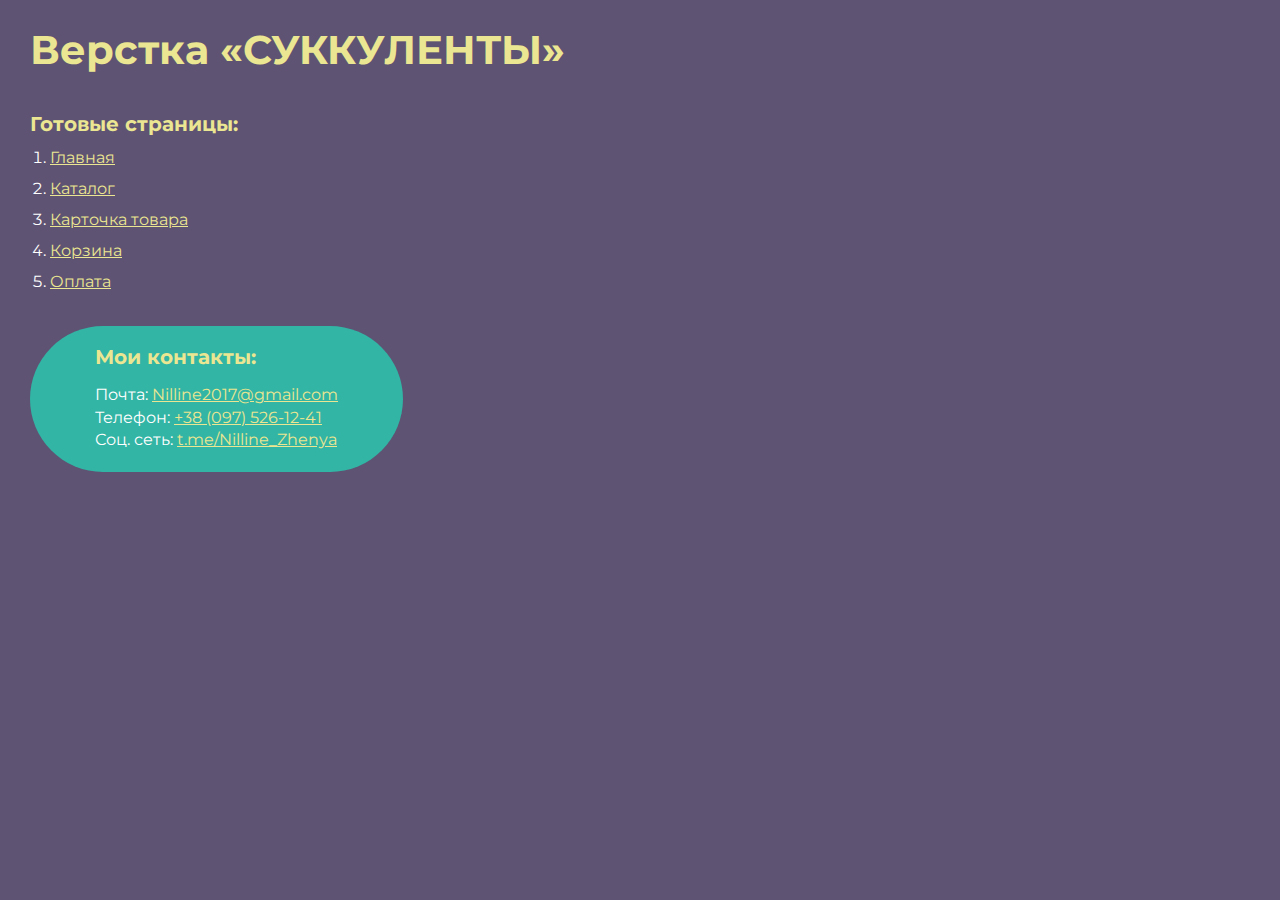
==== commit 84d88a32: "download" ====
--- a/index.html
+++ b/index.html
@@ -1,813 +1,174 @@
-<!DOCTYPE html>-<html lang="ru">- <head>-	<title>Главная</title>-	<meta charset="UTF-8">-	<meta name="format-detection" content="telephone=no">-	<link rel="stylesheet" href="css/style.min.css?_v=20210831132252">-	<link rel="shortcut icon" href="favicon.ico">-	<!-- <meta name="robots" content="noindex, nofollow"> -->-	<!-- <meta name="viewport" content="width=device-width, initial-scale=1.0, maximum-scale=1.0, user-scalable=0"> -->-	<meta name="viewport" content="width=device-width, initial-scale=1.0">-</head>--<body>-	<div class="wrapper">-		<header class="header">-	<div class="header__container _container">-		<div class="header__logo-block _lp">-			<a href="index.html" class="header__logo"><span class="header__logo-decor _icon-logo-decor"></span><span class="header__logo-text">Succulent</span></a>-		</div>-		<div class="header__body _lp">-			<div data-da=".menu__list_col1,875,1" class="header__icons"></div>-			<button type="button" class="menu__icon icon-menu">-				<span class="menu__span"></span>-				<span class="menu__span"></span>-				<span class="menu__span"></span>-			</button>-		</div>-		<div class="header__menu menu">-			<nav class="menu__body">-				<ul class="menu__list menu__list_col1">-					<li class="menu__item menu__item_da3"></li>-					<li class="menu__item"><a data-goto=".page__process" href="#" class="menu__link _goto-my">Изготовление кашпо</a></li>-					<li class="menu__item"><a data-goto=".page__caring" href="#" class="menu__link _goto-my">Уход</a></li>-					<li class="menu__item"><a data-goto=".page__delivery" href="#" class="menu__link _goto-my">Доставка</a></li>-					<li class="menu__item menu__item_da1"></li>-					<li class="menu__item menu__item_da2"></li>-				</ul>-				<ul class="menu__list menu__list_col2">-					<li class="menu__item menu__item_col2"><a data-goto=".page__contacts" data-da=".menu__item_da1,1100" href="#" class="menu__link _goto-my">Контакты</a></li>-					<li class="menu__item menu__item_col2"><a data-goto=".page__reviews" data-da=".menu__item_da2,1100" href="#" class="menu__link _goto-my">Отзывы</a></li>-					<li class="menu__item menu__item_col2"><a href="#" data-da=".header__icons,1100" class="menu__favorites _icon-heart"><span>0</span></a></li>-					<li class="menu__item menu__item_col2"><a href="basket.html" data-da=".header__icons,1100" class="menu__card _icon-card"><span>0</span></a></li>-				</ul>-			</nav>-		</div>-	</div>-</header>-		<main class="page">-			<div class="page__mainscreen mainscreen">-				<div class="mainscreen__image _ibg">-					<picture><source srcset="img/first_screen.webp" type="image/webp"><img src="img/first_screen.jpg?_v=1630405372856" alt="image"></picture>-				</div>-				<div class="mainscreen__container _container">-					<div class="mainscreen__main-body">-						<form data-da=".menu__item_da3,1100,0" action="#" method="get" class="mainscreen__form form-search">-							<input type="text" name="form[]" placeholder="Поиск..." class="form-search__input input">-							<button type="submit" class="form-search__btn _icon-search"></button>-						</form>-						<div class="mainscreen__body">-							<div class="mainscreen__title">Создай свою <br> <span>коллекцию</span> суккулентов</div>-							<div class="mainscreen__subtitle">Ничто так не умиротворяет <br> человека как растения</div>-							<a href="catalog.html" class="mainscreen__btn button">Каталог</a>-						</div>-					</div>-				</div>-				<div class="mainscreen__container _container-big">-					<form data-da=".mainscreen__main-body,1100,0" action="#" method="get" class="mainscreen__callback callback _active">-						<button id="callBackBtn" type="submit" class="callback__button _icon-phone _active"></button>-						<input autocomplete="off" type="tel" name="form[]" data-value="Заказать звонок" class="callback__input input phone _phone _req">-					</form>-				</div>-			</div>-			<div class="page__benefits benefits">-				<span class="benefits__decor benefits__decor_1 _icon-logo-decor"></span>-				<span class="benefits__decor benefits__decor_2 _icon-logo-decor"></span>-				<div class="benefits__title title">Почему мы?</div>-				<div class="benefits__container _container">-					<div class="benefits__row">-						<div class="benefits__column">-							<div class="benefits__image _ibg">-								<picture><source srcset="img/benefits/1.svg" type="image/webp"><img src="img/benefits/1.svg?_v=1630405372856" alt="icon"></picture>-							</div>-							<div class="benefits__info">Изготовляем кашпо</div>-							<div class="benefits__subinfo">своими руками</div>-						</div>-						<div class="benefits__column">-							<div class="benefits__image _ibg">-								<picture><source srcset="img/benefits/2.svg" type="image/webp"><img src="img/benefits/2.svg?_v=1630405372856" alt="icon"></picture>-							</div>-							<div class="benefits__info">Бережно упакуем</div>-							<div class="benefits__subinfo">ваше растение <br>-								в оригинальную упаковку</div>-						</div>-						<div class="benefits__column">-							<div class="benefits__image _ibg">-								<picture><source srcset="img/benefits/3.svg" type="image/webp"><img src="img/benefits/3.svg?_v=1630405372856" alt="icon"></picture>-							</div>-							<div class="benefits__info">Вернем деньги</div>-							<div class="benefits__subinfo">в случаи <br>-								повреждении товара</div>-						</div>-						<div class="benefits__column">-							<div class="benefits__image _ibg">-								<picture><source srcset="img/benefits/4.svg" type="image/webp"><img src="img/benefits/4.svg?_v=1630405372856" alt="icon"></picture>-							</div>-							<div class="benefits__info">Бесплатно доставим</div>-							<div class="benefits__subinfo">при заказе более <br>-								3 растений </div>-						</div>-					</div>-				</div>-			</div>-			<div class="page__parallax parallax">-			</div>-			<div class="page__catalog catalog">-				<div class="catalog__container _container">-					<div class="catalog__title-block">-						<div class="catalog__title title">новинки</div>-					</div>-					<div class="catalog__tabs-body tabs-catalog">-						<div class="tabs-catalog__tabs-block _tabs">--							<nav class="tabs-catalog__nav nav-catalog">-								<div class="nav-catalog__column">-									<div class="nav-catalog__item _tabs-item _active">-										<div class="nav-catalog__image">-											<picture><source srcset="img/icons/this/catalog/succulent.svg" type="image/webp"><img src="img/icons/this/catalog/succulent.svg?_v=1630405372856" alt="icon"></picture>-										</div>-										<div class="nav-catalog__name">Суккуленты</div>-									</div>-								</div>-								<div class="nav-catalog__column">-									<div class="nav-catalog__item _tabs-item">-										<div class="nav-catalog__image">-											<picture><source srcset="img/icons/this/catalog/cactus.svg" type="image/webp"><img src="img/icons/this/catalog/cactus.svg?_v=1630405372856" alt="icon"></picture>-										</div>-										<div class="nav-catalog__name">Кактусы</div>-									</div>-								</div>-								<div class="nav-catalog__column">-									<div class="nav-catalog__item _tabs-item">-										<div class="nav-catalog__image">-											<picture><source srcset="img/icons/this/catalog/aloe.svg" type="image/webp"><img src="img/icons/this/catalog/aloe.svg?_v=1630405372856" alt="icon"></picture>-										</div>-										<div class="nav-catalog__name">Алое</div>-									</div>-								</div>-								<div class="nav-catalog__column">-									<div class="nav-catalog__item _tabs-item">-										<div class="nav-catalog__image">-											<picture><source srcset="img/icons/this/catalog/cashpo.svg" type="image/webp"><img src="img/icons/this/catalog/cashpo.svg?_v=1630405372856" alt="icon"></picture>-										</div>-										<div class="nav-catalog__name">Кашпо</div>-									</div>-								</div>-							</nav>-							<div class="catalog__content">-								<div class="catalog__container-swiper _tabs-block _active">-									<div class="tabs-catalog__row tabs-catalog__row_1 _swiper">-										<div class="tabs-catalog__column swiper-slide">-											<div class="tabs-catalog__card card-catalog">-												<div class="card-catalog__labels">-													<span class="card-catalog__label card-catalog__label_new"></span>-												</div>-												<a href="#" class="card-catalog__image">-													<picture><source srcset="img/catalog/succulent/img_01.webp" type="image/webp"><img src="img/catalog/succulent/img_01.png?_v=1630405372856" alt="Photo"></picture>-												</a>-												<div class="card-catalog__info">-													<a href="#" class="card-catalog__name">Суккулент Ехеверия</a>-													<a href="#" class="card-catalog__favorites _icon-heart"></a>-												</div>-												<div class="card-catalog__bottom">-													<div class="card-catalog__price">150 грн</div>-													<a href="#" class="card-catalog__btn">В корзину</a>-												</div>-											</div>-										</div>-										<div class="tabs-catalog__column swiper-slide">-											<div class="tabs-catalog__card card-catalog">-												<div class="card-catalog__labels">-													<span class="card-catalog__label card-catalog__label_new"></span>-												</div>-												<a href="#" class="card-catalog__image">-													<picture><source srcset="img/catalog/succulent/img_02.webp" type="image/webp"><img src="img/catalog/succulent/img_02.png?_v=1630405372856" alt="Photo"></picture>-												</a>-												<div class="card-catalog__info">-													<a href="#" class="card-catalog__name">Суккулент Эхеверия Парва</a>-													<a href="#" class="card-catalog__favorites _icon-heart"></a>-												</div>-												<div class="card-catalog__bottom">-													<div class="card-catalog__price">100 грн</div>-													<a href="#" class="card-catalog__btn">В корзину</a>-												</div>-											</div>-										</div>-										<div class="tabs-catalog__column swiper-slide">-											<div class="tabs-catalog__card card-catalog">-												<div class="card-catalog__labels">-													<span class="card-catalog__label card-catalog__label_new"></span>-												</div>-												<a href="#" class="card-catalog__image">-													<picture><source srcset="img/catalog/succulent/img_03.webp" type="image/webp"><img src="img/catalog/succulent/img_03.png?_v=1630405372856" alt="Photo"></picture>-												</a>-												<div class="card-catalog__info">-													<a href="#" class="card-catalog__name">Суккулент Эхеверия Фабиола</a>-													<a href="#" class="card-catalog__favorites _icon-heart"></a>-												</div>-												<div class="card-catalog__bottom">-													<div class="card-catalog__price">150 грн</div>-													<a href="#" class="card-catalog__btn">В корзину</a>-												</div>-											</div>-										</div>-										<div class="tabs-catalog__column swiper-slide">-											<div class="tabs-catalog__card card-catalog">-												<div class="card-catalog__labels">-													<span class="card-catalog__label card-catalog__label_new"></span>-													<span class="card-catalog__label card-catalog__label_percent"></span>-												</div>-												<a href="#" class="card-catalog__image">-													<picture><source srcset="img/catalog/succulent/img_04.webp" type="image/webp"><img src="img/catalog/succulent/img_04.png?_v=1630405372856" alt="Photo"></picture>-												</a>-												<div class="card-catalog__info">-													<a href="#" class="card-catalog__name">Суккулент Пахифитум Розовый</a>-													<a href="#" class="card-catalog__favorites _icon-heart"></a>-												</div>-												<div class="card-catalog__bottom">-													<div class="card-catalog__old-price">200 грн</div>-													<div class="card-catalog__price">150 грн</div>-													<a href="#" class="card-catalog__btn">В корзину</a>-												</div>-											</div>-										</div>-									</div>-									<div class="tabs-catalog__pagination tabs-catalog__pagination-1 pagination"></div>-									<div-										class="tabs-catalog__arrow-swiper tabs-catalog__arrow-swiper_prev tabs-catalog__arrow-swiper_prev-1">-									</div>-									<div-										class="tabs-catalog__arrow-swiper tabs-catalog__arrow-swiper_next tabs-catalog__arrow-swiper_next-1">-									</div>-								</div>-								<div class="catalog__container-swiper _tabs-block">-									<div class="tabs-catalog__row tabs-catalog__row_2 _swiper">-										<div class="tabs-catalog__column swiper-slide">-											<div class="tabs-catalog__card card-catalog">-												<div class="card-catalog__labels">-													<span class="card-catalog__label card-catalog__label_new"></span>-												</div>-												<a href="#" class="card-catalog__image">-													<picture><source srcset="img/catalog/cactus/img_01.webp" type="image/webp"><img src="img/catalog/cactus/img_01.png?_v=1630405372856" alt="Photo"></picture>-												</a>-												<div class="card-catalog__info">-													<a href="#" class="card-catalog__name">Кактус</a>-													<a href="#" class="card-catalog__favorites _icon-heart"></a>-												</div>-												<div class="card-catalog__bottom">-													<div class="card-catalog__price">150 грн</div>-													<a href="#" class="card-catalog__btn">В корзину</a>-												</div>-											</div>-										</div>-										<div class="tabs-catalog__column swiper-slide">-											<div class="tabs-catalog__card card-catalog">-												<div class="card-catalog__labels">-													<span class="card-catalog__label card-catalog__label_new"></span>-													<span class="card-catalog__label card-catalog__label_percent"></span>-												</div>-												<a href="#" class="card-catalog__image">-													<picture><source srcset="img/catalog/cactus/img_02.webp" type="image/webp"><img src="img/catalog/cactus/img_02.png?_v=1630405372856" alt="Photo"></picture>-												</a>-												<div class="card-catalog__info">-													<a href="#" class="card-catalog__name">Кактус</a>-													<a href="#" class="card-catalog__favorites _icon-heart"></a>-												</div>-												<div class="card-catalog__bottom">-													<div class="card-catalog__old-price">150 грн</div>-													<div class="card-catalog__price">80 грн</div>-													<a href="#" class="card-catalog__btn">В корзину</a>-												</div>-											</div>-										</div>-										<div class="tabs-catalog__column swiper-slide">-											<div class="tabs-catalog__card card-catalog">-												<div class="card-catalog__labels">-													<span class="card-catalog__label card-catalog__label_new"></span>-												</div>-												<a href="#" class="card-catalog__image">-													<picture><source srcset="img/catalog/cactus/img_03.webp" type="image/webp"><img src="img/catalog/cactus/img_03.png?_v=1630405372856" alt="Photo"></picture>-												</a>-												<div class="card-catalog__info">-													<a href="#" class="card-catalog__name">Кактус Микс</a>-													<a href="#" class="card-catalog__favorites _icon-heart"></a>-												</div>-												<div class="card-catalog__bottom">-													<div class="card-catalog__price">150 грн</div>-													<a href="#" class="card-catalog__btn">В корзину</a>-												</div>-											</div>-										</div>-										<div class="tabs-catalog__column swiper-slide">-											<div class="tabs-catalog__card card-catalog">-												<div class="card-catalog__labels">-													<span class="card-catalog__label card-catalog__label_new"></span>-												</div>-												<a href="#" class="card-catalog__image">-													<picture><source srcset="img/catalog/cactus/img_04.webp" type="image/webp"><img src="img/catalog/cactus/img_04.png?_v=1630405372856" alt="Photo"></picture>-												</a>-												<div class="card-catalog__info">-													<a href="#" class="card-catalog__name">Кактус Микс</a>-													<a href="#" class="card-catalog__favorites _icon-heart"></a>-												</div>-												<div class="card-catalog__bottom">-													<div class="card-catalog__price">150 грн</div>-													<a href="#" class="card-catalog__btn">В корзину</a>-												</div>-											</div>-										</div>-									</div>-									<div class="tabs-catalog__pagination tabs-catalog__pagination-2"></div>-									<div-										class="tabs-catalog__arrow-swiper tabs-catalog__arrow-swiper_prev tabs-catalog__arrow-swiper_prev-2">-									</div>-									<div-										class="tabs-catalog__arrow-swiper tabs-catalog__arrow-swiper_next tabs-catalog__arrow-swiper_next-2">-									</div>-								</div>-								<div class="catalog__container-swiper _tabs-block">-									<div class="tabs-catalog__row tabs-catalog__row_3 _swiper">-										<div class="tabs-catalog__column swiper-slide">-											<div class="tabs-catalog__card card-catalog">-												<div class="card-catalog__labels">-													<span class="card-catalog__label card-catalog__label_new"></span>-												</div>-												<a href="#" class="card-catalog__image">-													<picture><source srcset="img/catalog/aloe/img_01.webp" type="image/webp"><img src="img/catalog/aloe/img_01.png?_v=1630405372856" alt="Photo"></picture>-												</a>-												<div class="card-catalog__info">-													<a href="#" class="card-catalog__name">Алое</a>-													<a href="#" class="card-catalog__favorites _icon-heart"></a>-												</div>-												<div class="card-catalog__bottom">-													<div class="card-catalog__price">150 грн</div>-													<a href="#" class="card-catalog__btn">В корзину</a>-												</div>-											</div>-										</div>-										<div class="tabs-catalog__column swiper-slide">-											<div class="tabs-catalog__card card-catalog">-												<div class="card-catalog__labels">-													<span class="card-catalog__label card-catalog__label_new"></span>-													<span class="card-catalog__label card-catalog__label_percent"></span>-												</div>-												<a href="#" class="card-catalog__image">-													<picture><source srcset="img/catalog/aloe/img_02.webp" type="image/webp"><img src="img/catalog/aloe/img_02.png?_v=1630405372856" alt="Photo"></picture>-												</a>-												<div class="card-catalog__info">-													<a href="#" class="card-catalog__name">Алое Вера</a>-													<a href="#" class="card-catalog__favorites _icon-heart"></a>-												</div>-												<div class="card-catalog__bottom">-													<div class="card-catalog__old-price">150 грн</div>-													<div class="card-catalog__price">80 грн</div>-													<a href="#" class="card-catalog__btn">В корзину</a>-												</div>-											</div>-										</div>-										<div class="tabs-catalog__column swiper-slide">-											<div class="tabs-catalog__card card-catalog">-												<div class="card-catalog__labels">-													<span class="card-catalog__label card-catalog__label_new"></span>-												</div>-												<a href="#" class="card-catalog__image">-													<picture><source srcset="img/catalog/aloe/img_03.webp" type="image/webp"><img src="img/catalog/aloe/img_03.png?_v=1630405372856" alt="Photo"></picture>-												</a>-												<div class="card-catalog__info">-													<a href="#" class="card-catalog__name">Алое</a>-													<a href="#" class="card-catalog__favorites _icon-heart"></a>-												</div>-												<div class="card-catalog__bottom">-													<div class="card-catalog__price">150 грн</div>-													<a href="#" class="card-catalog__btn">В корзину</a>-												</div>-											</div>-										</div>-										<div class="tabs-catalog__column swiper-slide">-											<div class="tabs-catalog__card card-catalog">-												<div class="card-catalog__labels">-													<span class="card-catalog__label card-catalog__label_new"></span>-												</div>-												<a href="#" class="card-catalog__image">-													<picture><source srcset="img/catalog/aloe/img_04.webp" type="image/webp"><img src="img/catalog/aloe/img_04.png?_v=1630405372856" alt="Photo"></picture>-												</a>-												<div class="card-catalog__info">-													<a href="#" class="card-catalog__name">Алое</a>-													<a href="#" class="card-catalog__favorites _icon-heart"></a>-												</div>-												<div class="card-catalog__bottom">-													<div class="card-catalog__price">150 грн</div>-													<a href="#" class="card-catalog__btn">В корзину</a>-												</div>-											</div>-										</div>-									</div>-									<div class="tabs-catalog__pagination tabs-catalog__pagination-3"></div>-									<div-										class="tabs-catalog__arrow-swiper tabs-catalog__arrow-swiper_prev tabs-catalog__arrow-swiper_prev-3">-									</div>-									<div-										class="tabs-catalog__arrow-swiper tabs-catalog__arrow-swiper_next tabs-catalog__arrow-swiper_next-3">-									</div>-								</div>-								<div class="catalog__container-swiper _tabs-block">-									<div class="tabs-catalog__row tabs-catalog__row_4 _swiper">-										<div class="tabs-catalog__column swiper-slide">-											<div class="tabs-catalog__card card-catalog">-												<div class="card-catalog__labels">-													<span class="card-catalog__label card-catalog__label_new"></span>-													<span class="card-catalog__label card-catalog__label_percent"></span>-												</div>-												<a href="#" class="card-catalog__image">-													<picture><source srcset="img/catalog/pots/img_01.webp" type="image/webp"><img src="img/catalog/pots/img_01.png?_v=1630405372856" alt="Photo"></picture>-												</a>-												<div class="card-catalog__info">-													<a href="#" class="card-catalog__name">Кашпо Битон</a>-													<a href="#" class="card-catalog__favorites _icon-heart"></a>-												</div>-												<div class="card-catalog__bottom">-													<div class="card-catalog__old-price">200 грн</div>-													<div class="card-catalog__price">150 грн</div>-													<a href="#" class="card-catalog__btn">В корзину</a>-												</div>-											</div>-										</div>-										<div class="tabs-catalog__column swiper-slide">-											<div class="tabs-catalog__card card-catalog">-												<div class="card-catalog__labels">-													<span class="card-catalog__label card-catalog__label_new"></span>-												</div>-												<a href="#" class="card-catalog__image">-													<picture><source srcset="img/catalog/pots/img_02.webp" type="image/webp"><img src="img/catalog/pots/img_02.png?_v=1630405372856" alt="Photo"></picture>-												</a>-												<div class="card-catalog__info">-													<a href="#" class="card-catalog__name">Кашпо Битон (черный, белий)</a>-													<a href="#" class="card-catalog__favorites _icon-heart"></a>-												</div>-												<div class="card-catalog__bottom">-													<div class="card-catalog__price">180 грн</div>-													<a href="#" class="card-catalog__btn">В корзину</a>-												</div>-											</div>-										</div>-										<div class="tabs-catalog__column swiper-slide">-											<div class="tabs-catalog__card card-catalog">-												<div class="card-catalog__labels">-													<span class="card-catalog__label card-catalog__label_new"></span>-													<span class="card-catalog__label card-catalog__label_percent"></span>-												</div>-												<a href="#" class="card-catalog__image">-													<picture><source srcset="img/catalog/pots/img_03.webp" type="image/webp"><img src="img/catalog/pots/img_03.png?_v=1630405372856" alt="Photo"></picture>-												</a>-												<div class="card-catalog__info">-													<a href="#" class="card-catalog__name">Кашпо Метал (золото) </a>-													<a href="#" class="card-catalog__favorites _icon-heart"></a>-												</div>-												<div class="card-catalog__bottom">-													<div class="card-catalog__old-price">250 грн</div>-													<div class="card-catalog__price">180 грн</div>-													<a href="#" class="card-catalog__btn">В корзину</a>-												</div>-											</div>-										</div>-										<div class="tabs-catalog__column swiper-slide">-											<div class="tabs-catalog__card card-catalog">-												<div class="card-catalog__labels">-													<span class="card-catalog__label card-catalog__label_new"></span>-												</div>-												<a href="#" class="card-catalog__image">-													<picture><source srcset="img/catalog/pots/img_04.webp" type="image/webp"><img src="img/catalog/pots/img_04.png?_v=1630405372856" alt="Photo"></picture>-												</a>-												<div class="card-catalog__info">-													<a href="#" class="card-catalog__name">Кашпо Битон композиция</a>-													<a href="#" class="card-catalog__favorites _icon-heart"></a>-												</div>-												<div class="card-catalog__bottom">-													<div class="card-catalog__price">500 грн</div>-													<a href="#" class="card-catalog__btn">В корзину</a>-												</div>-											</div>-										</div>-									</div>-									<div class="tabs-catalog__pagination tabs-catalog__pagination-4"></div>-									<div-										class="tabs-catalog__arrow-swiper tabs-catalog__arrow-swiper_prev tabs-catalog__arrow-swiper_prev-4">-									</div>-									<div-										class="tabs-catalog__arrow-swiper tabs-catalog__arrow-swiper_next tabs-catalog__arrow-swiper_next-4">-									</div>-								</div>-							</div>-							<div class="catalog__bottom-block">-								<a href="catalog.html" class="catalog__link-catalog button btn-b-a">Перейти в каталог</a>-							</div>-						</div>-					</div>-				</div>-			</div>-			<div class="page__process process">-				<div class="process__container _container">-					<div class="process__title-block">-						<div class="process__title title">Процес изготовления кашпо</div>-					</div>-					<div class="process__row">-						<div class="process__column">-							<div class="process__image process__image_1 _ibg">-								<picture><source srcset="img/process/1.webp" type="image/webp"><img src="img/process/1.jpg?_v=1630405372856" alt="photo"></picture>-							</div>-						</div>-						<div class="process__column">-							<div class="process__image process__image_2 _ibg">-								<picture><source srcset="img/process/2.webp" type="image/webp"><img src="img/process/2.jpg?_v=1630405372856" alt="photo"></picture>-							</div>-						</div>-						<div class="process__column">-							<div class="process__image process__image_3 _ibg">-								<picture><source srcset="img/process/3.webp" type="image/webp"><img src="img/process/3.jpg?_v=1630405372856" alt="photo"></picture>-							</div>-						</div>-						<div class="process__column">-							<div class="process__image process__image_4 _ibg">-								<picture><source srcset="img/process/4.webp" type="image/webp"><img src="img/process/4.jpg?_v=1630405372856" alt="photo"></picture>-							</div>-						</div>-					</div>-				</div>-			</div>-			<div class="page__caring caring">-				<div class="caring__container _container">-					<div class="caring__title-block">-						<div class="caring__title title">Уход за вашим растением</div>-					</div>-					<div data-spollers="479.98,max" class="caring__row">-						<div class="caring__column">-							<div class="caring__info caring__info_1">-								<button data-spoller type="button"-									class="caring__name caring__name_1 _icon-aroow-right _active"><span>Пересадка</span></button>-								<div class="caring__text caring__text_1">-									<div class="caring__text-body caring__text-body_1">-										<p>Как только вы приобрели наш сукулент, его обязательно следует-											пересадить. Наши растетия в контейнерах со специальным транспортировочным грунтом,-											который не-											пригоден для долговременного выращивания. В новую почву цветок стоит поместить в-											течение-											первой недели после приобретения. В случае если грунт во временном контейнере сухой, то-											пересаживать можно сразу. Специальная земля для пересадки суккулентов продается в нашем-											<a href="catalog.html" class="caring__link">магазине</a>. Для улучшения дренажных свойств,-											субстрат-											можно перемешать с небольшим количеством-											речного песка.-										</p>-									</div>-								</div>-								<span data-da=".caring__text-body_1,767.98,1"-									class="caring__number caring__number_1 _icon-one"></span>-							</div>-							<div data-da=".caring__text_1,767.98,0" class="caring__image _ibg">-								<picture><source srcset="img/caring/1.svg" type="image/webp"><img src="img/caring/1.svg?_v=1630405372856" alt="image"></picture>-							</div>-						</div>-						<div class="caring__column caring__column_rev">-							<div class="caring__info caring__info_2">-								<button data-spoller type="button"-									class="caring__name caring__name_2 _icon-aroow-right"><span>Свет и-										температура</span></button>-								<div class="caring__text caring__text_2">-									<div class="caring__text-body caring__text-body_2">-										<p>-											Суккуленты и кактусы очень любят солнечный свет. Поэтому их лучше-											всего поставить на южное окно. В темной комнате цветок начнет вытягиваться и потеряет-											свою-											привлекательность. Но следует учесть, что первые дни после пересадки растение нужно-											притенять.-										</p>-										<p>-											Окраска листьев некоторых видов суккулентов (очиток Нуссбаумера, очиток-											красноокрашенный,-											эхеверия агавовоидная и пулидонис) напрямую зависит от интенсивности солнечного света.-										</p>-										<p>-											Оптимальная дневная температура для суккулентов — 25–30°С, ночная — 15–18 градусов. Они-											не-											боятся температурных перепадов, но не выносят сквозняков.-										</p>-									</div>-								</div>-								<span data-da=".caring__text-body_2,767.98,1"-									class="caring__number caring__number_2 _icon-two"></span>-							</div>-							<div data-da=".caring__text_2,767.98,0" class="caring__image _ibg">-								<picture><source srcset="img/caring/2.svg" type="image/webp"><img src="img/caring/2.svg?_v=1630405372856" alt="image"></picture>-							</div>-						</div>-						<div class="caring__column">-							<div class="caring__info caring__info_3">-								<button data-spoller type="button"-									class="caring__name caring__name_3 _icon-aroow-right"><span>Полив</span></button>-								<div class="caring__text caring__text_3">-									<div class="caring__text-body caring__text-body_3">-										<p>-											Поливают суккуленты раз в неделю, после полного пересыхания верхнего слоя почвы.-											Желательно использовать нижний полив — вливать воду в поддон. Вода должна быть-											отфильтрованной или отстоянной, иметь комнатную температуру.-										</p>-										<p>-											Слишком частые поливы могут спровоцировать загнивание корней и гибель цветка. Зато-											засуха-											нестрашна суккулентам. В природе они способны легко переносить длительные засушливые-											периоды. Но все же не стоит слишком пересушивать растения, иначе листья станут вялыми.-										</p>-										<p>-											Поливая цветок, нужно следить, чтобы вода не попадала на листья, что может вызвать-											гниение. По этой же причине не стоит опрыскивать суккуленты. Они не нуждаются в высокой-											влажности, отлично чувствуют себя в сухом воздухе.</p>-									</div>-								</div>-								<span data-da=".caring__text-body_3,767.98,1"-									class="caring__number caring__number_3 _icon-three"></span>-							</div>-							<div data-da=".caring__text_3,767.98,0" class="caring__image _ibg">-								<picture><source srcset="img/caring/3.svg" type="image/webp"><img src="img/caring/3.svg?_v=1630405372856" alt="image"></picture>-							</div>-						</div>-					</div>-				</div>-			</div>-			<div class="page__delivery delivery">-				<div class="delivery__container _container">-					<div class="delivery__title-block">-						<div class="delivery__title title">Доставка</div>-					</div>-				</div>-				<div class="delivery__background">-					<span class="delivery__background-center _icon-logo-decor"></span>-					<span class="delivery__background-left"></span>-					<span class="delivery__background-mid"></span>-					<div class="delivery__content _container">-						<div class="delivery__row">-							<div class="delivery__column">-								<div class="delivery__text">-									<span>Стоимость доставки можете найти на сайте УкрПочты или Новой Почты</span>-								</div>-							</div>-							<div class="delivery__column">-								<div class="delivery__text">-									<span>Доставка по Украине осуществляется <br>-										через УкрПочту или Новую Почту</span>-								</div>-							</div>-							<div class="delivery__column">-								<div class="delivery__text">-									<span>Бесплатная доставка при покупке более 3-ох растений</span>-								</div>-							</div>-							<div class="delivery__column">-								<div class="delivery__text">-									<span>Доступен самовывоз в городе Киев ежедневно <br class="delivery__br-992"> с 10:00 до-										19:00</span>-								</div>-							</div>-						</div>-					</div>-				</div>-			</div>-			<div class="page__reviews reviews">-				<div class="reviews__container _container">-					<div class="reviews__title-block">-						<div class="reviews__title title">Отзывы</div>-					</div>-				</div>-				<div class="reviews__container-slider _container">-					<div class="slider-reviews__nav slider-reviews__nav_prev _icon-arrow-decor-left"></div>-					<div class="slider-reviews__nav slider-reviews__nav_next _icon-arrow-decor-right"></div>-					<div class="reviews__slider slider-reviews _swiper">-						<div class="slider-reviews__slide swiper-slide">-							<div class="slider-reviews__body">-								<div class="slider-reviews__avatar">-									<picture><source srcset="img/reviews/avatar_01.webp" type="image/webp"><img src="img/reviews/avatar_01.jpg?_v=1630405372856" alt="Avatar"></picture>-								</div>-								<div class="slider-reviews__name">Женя</div>-								<div class="slider-reviews__text">Товар получил в целесности и сохранности. Сервис на высоте! Помогли с выбором товара. Буду покупать ещё!</div>-							</div>-						</div>-						<div class="slider-reviews__slide swiper-slide">-							<div class="slider-reviews__body">-								<div class="slider-reviews__avatar">-									<picture><source srcset="img/reviews/avatar_02.webp" type="image/webp"><img src="img/reviews/avatar_02.jpg?_v=1630405372856" alt="Avatar"></picture>-								</div>-								<div class="slider-reviews__name">Анна</div>-								<div class="slider-reviews__text">Получила товар. Доставка быстрая. Заказывала Эхеверию Пурпузорум. Очень красивый суккулент. Теперь моя коллекция стала ещё больше. Заказываю здесь уже не первый раз. И не последний ;)</div>-							</div>-						</div>-						<div class="slider-reviews__slide swiper-slide">-							<div class="slider-reviews__body">-								<div class="slider-reviews__avatar">-									<picture><source srcset="img/reviews/avatar_03.webp" type="image/webp"><img src="img/reviews/avatar_03.jpg?_v=1630405372856" alt="Avatar"></picture>-								</div>-								<div class="slider-reviews__name">Таня</div>-								<div class="slider-reviews__text">Товар дошел быстро, упаковка товара - очень качественная и бережная. Товар дошел живым :) и не поврежденным. Покупкой очень довольна! Всем советую этот магазин!</div>-							</div>-						</div>-					</div>-					<div class="reviews__pagination pagination"></div>-				</div>-			</div>-			<div class="page__contacts contacts">-				<div class="contacts__container _container">-					<div class="contacts__row">-						<div class="contacts__column contacts__column_left">-							<div data-da=".contacts__column_right,767.98,1" class="contacts__image">-								<picture><source srcset="img/contacts/main-img.webp" type="image/webp"><img src="img/contacts/main-img.jpg?_v=1630405372856" alt="image"></picture>-							</div>-						</div>-						<div class="contacts__column contacts__column_right">-							<div class="contacts__title-block">-								<div class="contacts__title title">Контакты</div>-							</div>-							<div class="contacts__row-text">-								<p class="_icon-contacts-house"><span>Приходите к нам:</span></p>-								<p><a href="#">Киев <br> ул. Богдана Хмельницкого 10</a></p>-							</div>-							<div class="contacts__row-text">-								<p class="_icon-contacts-clock"><span>Мы работаем:</span></p>-								<p>пн-пт: 10:00-19:00</p>-								<p>сб-вс: 10:00-15:00</p>-							</div>-							<div class="contacts__row-text">-								<p class="contacts__phone-icon _icon-phone"><span>Связь с нами:</span></p>-								<p><a href="tel:380123456789">+38 012 345 67 89</a></p>-							</div>-						</div>-					</div>-				</div>-			</div>-		</main>-		<footer class="footer">-	<div class="footer__main-image _ibg">-		<picture><source srcset="img/footer_bg.webp" type="image/webp"><img src="img/footer_bg.jpg?_v=1630405372856" alt="image"></picture>-	</div>-	<div class="footer__logo-block">-		<div class="footer__container-logo _container">-			<a href="index.html" class="footer__logo"><span class="header__logo-decor _icon-logo-decor"></span><span class="header__logo-text">Succulent</span></a>-		</div>-	</div>-	<div class="footer__body">-		<div class="footer__container _container">-			<div class="footer__content">-				<div class="footer__row">-					<div class="footer__column">-						<nav class="footer__list">-							<a data-goto=".page__delivery" href="#" class="footer__nav-link _goto-my">Доставка</a>-							<a data-goto=".page__contacts" href="#" class="footer__nav-link _goto-my">Контакты</a>-						</nav>-					</div>-					<div class="footer__column">-						<div class="footer__social">-							<a href="#" class="footer__social-link _icon-instagram"></a>-							<a href="#" class="footer__social-link _icon-twitter"></a>-							<a href="#" class="footer__social-link _icon-facebook"></a>-						</div>-					</div>-					<div class="footer__column">-						<div class="footer__copy">-							<p data-da=".footer__list,992">Дизайн-Алина Решетняк</p>-							<p>© «Succulent 2021»</p>-						</div>-					</div>-				</div>-			</div>-		</div>-	</div>-</footer>-	</div>-	<div class="popup popup_popup">-	<div class="popup__content">-		<div class="popup__body">-			<div class="popup__close"></div>-		</div>-	</div>-</div>-<div class="popup popup_massagename-message">-	<div class="popup__content">-		<div class="popup__body">-			<div class="popup__close"></div>-		</div>-	</div>-</div>-<div class="popup popup_video">-	<div class="popup__content">-		<div class="popup__body">-			<div class="popup__close popup__close_video"></div>-			<div class="popup__video _video"></div>-		</div>-	</div>-</div>--	<!-- Swiper -->-<!-- <script src="https://unpkg.com/swiper/swiper-bundle.min.js"></script> -->-<script src="js/vendors.min.js?_v=20210831132252"></script>-<script src="js/app.min.js?_v=20210831132252"></script>-</body>-+<!DOCTYPE html>
+<html>
+
+<head>
+	<meta charset="UTF-8">
+	<meta name="viewport" content="width=device-width, initial-scale=1.0">
+	<link rel="shortcut icon" href="favicon-16x16.png">
+	<title>Верстка «СУККУЛЕНТЫ»</title>
+</head>
+
+<body>
+	<div class="rootpage">
+		<h1>Верстка «СУККУЛЕНТЫ»</h1>
+		<div class="rootpage__info">
+		</div>
+		<h2>Готовые страницы:</h2>
+		<ol class="rootpage__list">
+			<li><a target="_blank" href="home.html">Главная</a></li>
+			<li><a target="_blank" href="catalog.html">Каталог</a></li>
+			<li><a target="_blank" href="product.html">Карточка товара</a></li>
+			<li><a target="_blank" href="basket.html">Корзина</a></li>
+			<li><a target="_blank" href="payment.html">Оплата</a></li>
+		</ol>
+		<div class="rootpage__contacts">
+			<h2>Мои контакты:</h2>
+			<p>Почта: <a href="mailto:Nilline2017@gmail.com">Nilline2017@gmail.com</a></p>
+			<p>Телефон: <a href="tel:+380975261241">+38 (097) 526-12-41</a></p>
+			<p>Соц. сеть: <a href="https://t.me/Nilline_Zhenya">t.me/Nilline_Zhenya</a></p>
+		</div>
+	</div>
+</body>
+<style>
+	@charset "UTF-8";
+	@import url("https://fonts.googleapis.com/css?family=Montserrat:regular,700&display=swap");
+
+	*,
+	*::before,
+	*::after {
+		padding: 0px;
+		margin: 0px;
+		border: 0px;
+		box-sizing: border-box;
+	}
+
+	html,
+	body {
+		height: 100%;
+		margin: 0;
+		padding: 0;
+		min-width: 320px;
+		width: 100%;
+		color: #fff;
+		background-color: #5e5373;
+	}
+
+	body {
+		font-family: Montserrat;
+		font-size: 100%;
+		line-height: 1;
+		font-size: 1rem;
+	}
+
+	a {
+		text-decoration: underline;
+		color: #ebe691
+	}
+
+	a:visited {
+		text-decoration: underline;
+		color: #aaa768;
+	}
+
+	a:hover {
+		text-decoration: none;
+	}
+
+	ul li {
+		list-style: none;
+	}
+
+	img {
+		vertical-align: top;
+	}
+
+	.wrapper {
+		width: 100%;
+		min-height: 100%;
+		overflow: hidden;
+	}
+
+	.rootpage {
+		padding: 30px;
+		display: flex;
+		flex-direction: column;
+		align-items: flex-start;
+	}
+
+	@media (max-width: 767px) {
+		.rootpage {
+			padding: 30px 15px;
+		}
+	}
+
+	h1 {
+		color: #ebe691;
+		font-size: 2.5rem;
+		margin: 0px 0px 1.25rem 0px;
+	}
+
+	@media (max-width: 767px) {
+		h1 {
+			font-size: 1.85rem;
+			margin: 0px 0px 1.25rem 0px;
+		}
+	}
+
+	h2 {
+		color: #ebe691;
+		font-size: 1.25rem;
+		margin: 0px 0px 1rem 0px;
+	}
+
+	@media (max-width: 767px) {
+		h2 {
+			font-size: 1.125rem;
+			margin: 0px 0px 1rem 0px;
+		}
+	}
+
+	.rootpage__info {
+		line-height: 140%;
+		margin: 0px 0px 1.5rem 0px;
+	}
+
+	.rootpage__list {
+		margin: 0px 0px 2.25rem 1.25rem;
+	}
+
+	.rootpage__list li:not(:last-child) {
+		margin: 0px 0px 15px 0px;
+	}
+
+	.rootpage__contacts,
+	.rootpage__tnx {
+		border-radius: 200px;
+		padding: 20px 65px;
+		line-height: 140%;
+	}
+
+	@media (max-width: 767px) {
+
+		.rootpage__contacts,
+		.rootpage__tnx {
+			border-radius: 40px;
+			padding: 20px;
+		}
+	}
+
+	.rootpage__contacts {
+		background: #32b5a4;
+
+	}
+
+	.rootpage__contacts a {
+		color: #ebe691;
+	}
+
+	.rootpage__tnx {
+		background: #c22d63;
+		margin: 0px 0px 1rem 0px;
+	}
+</style>
+
 </html>